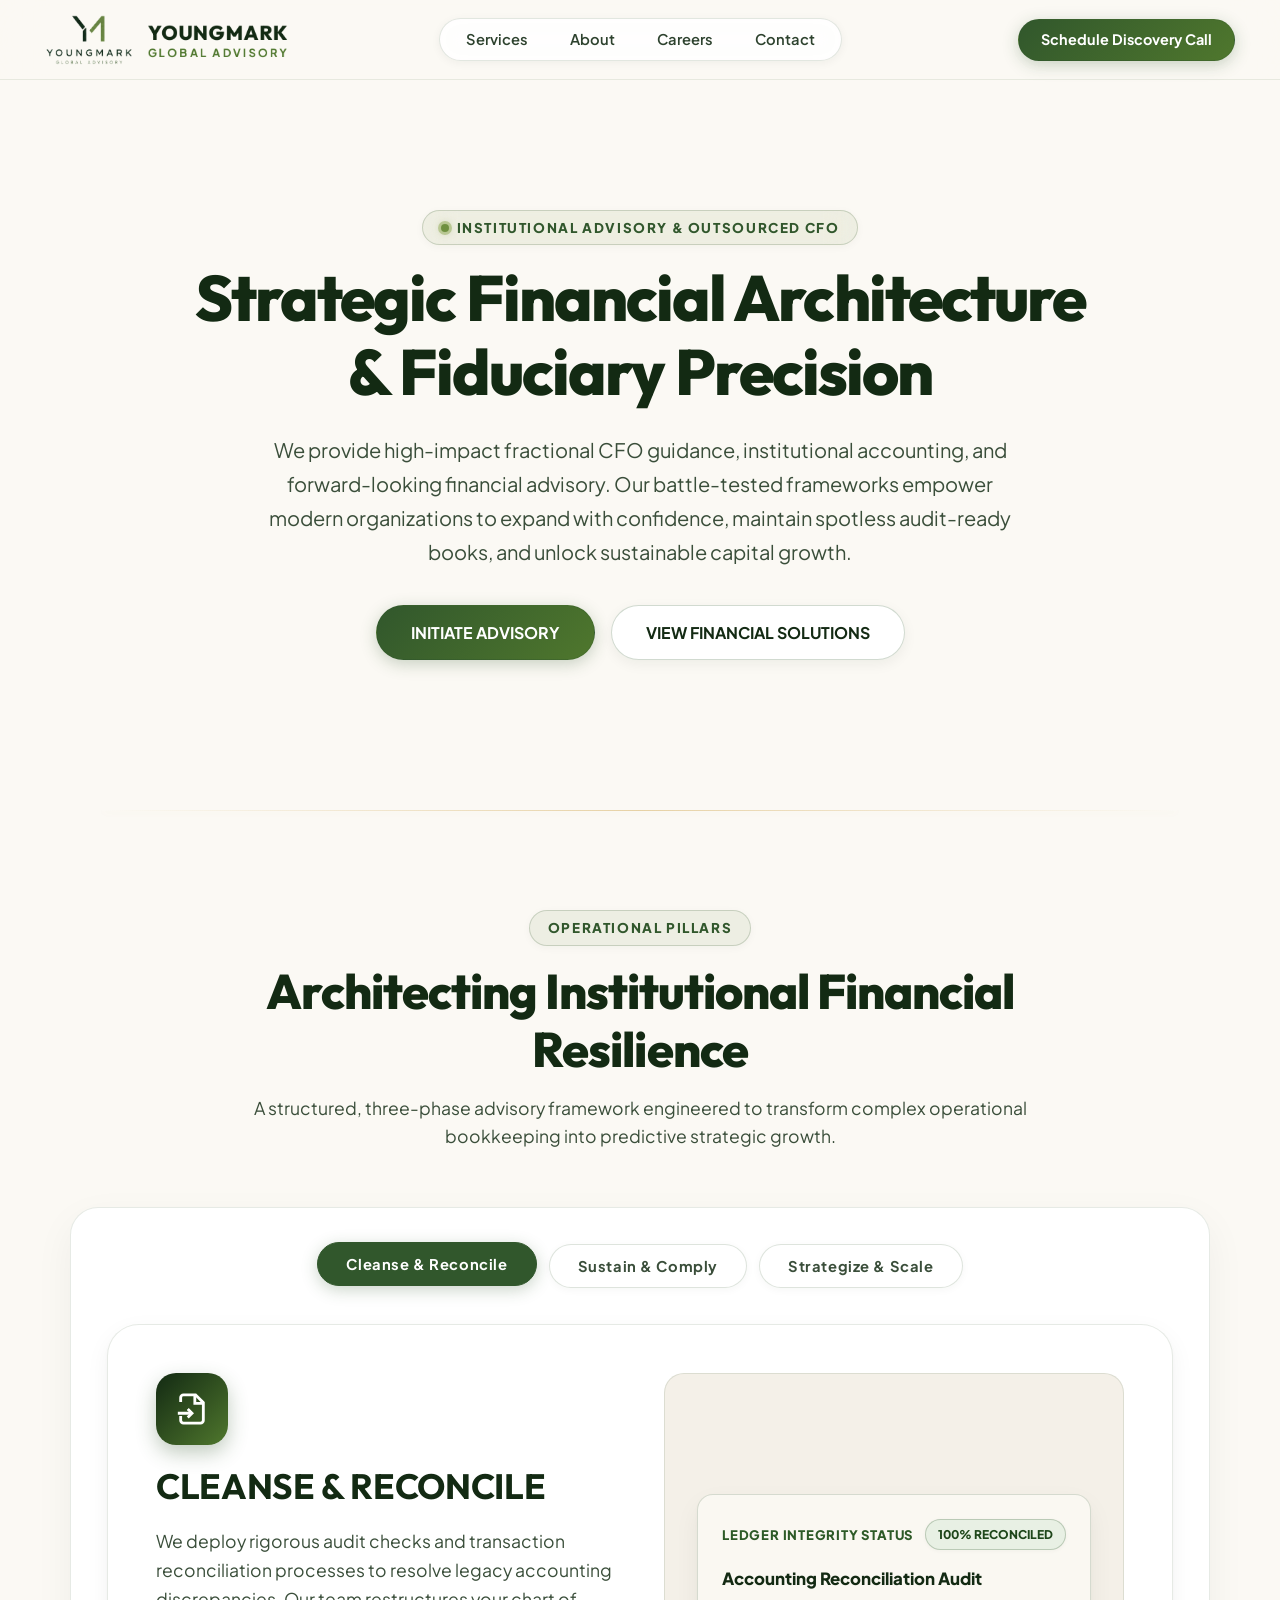
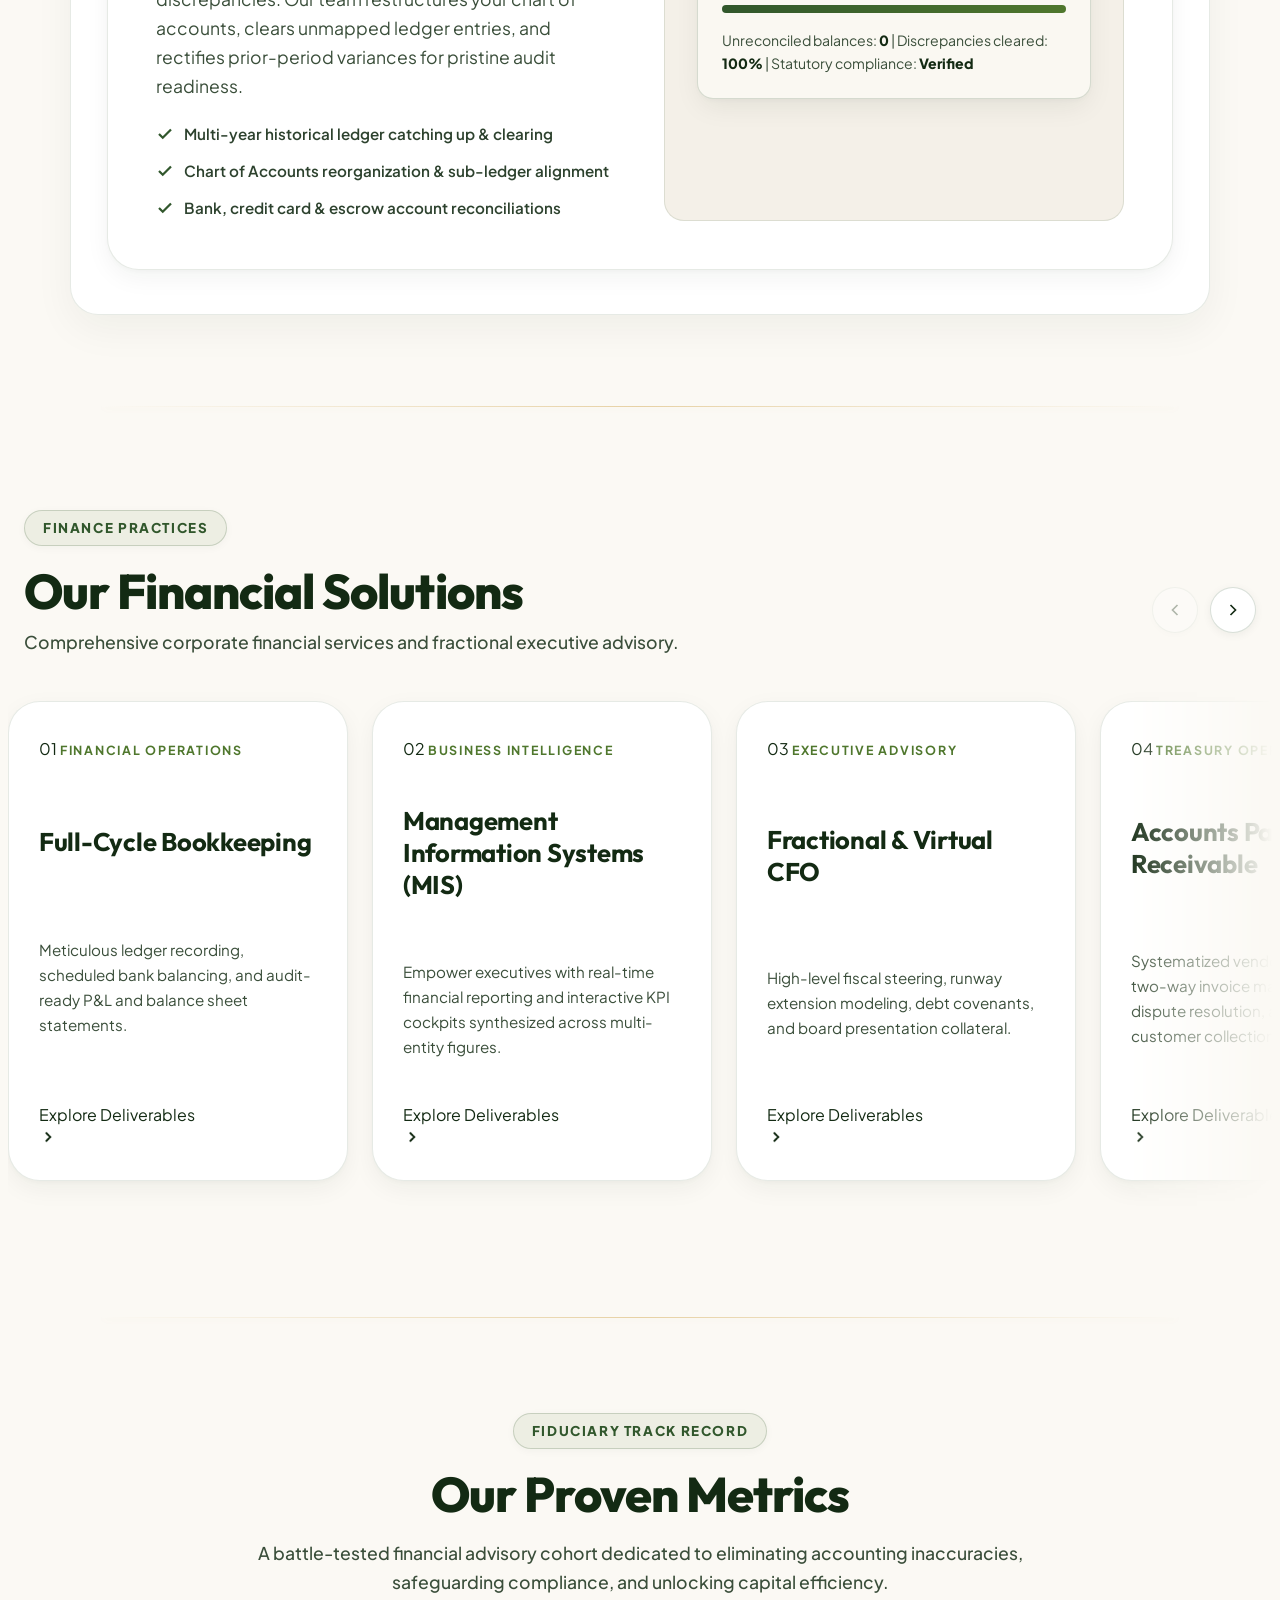
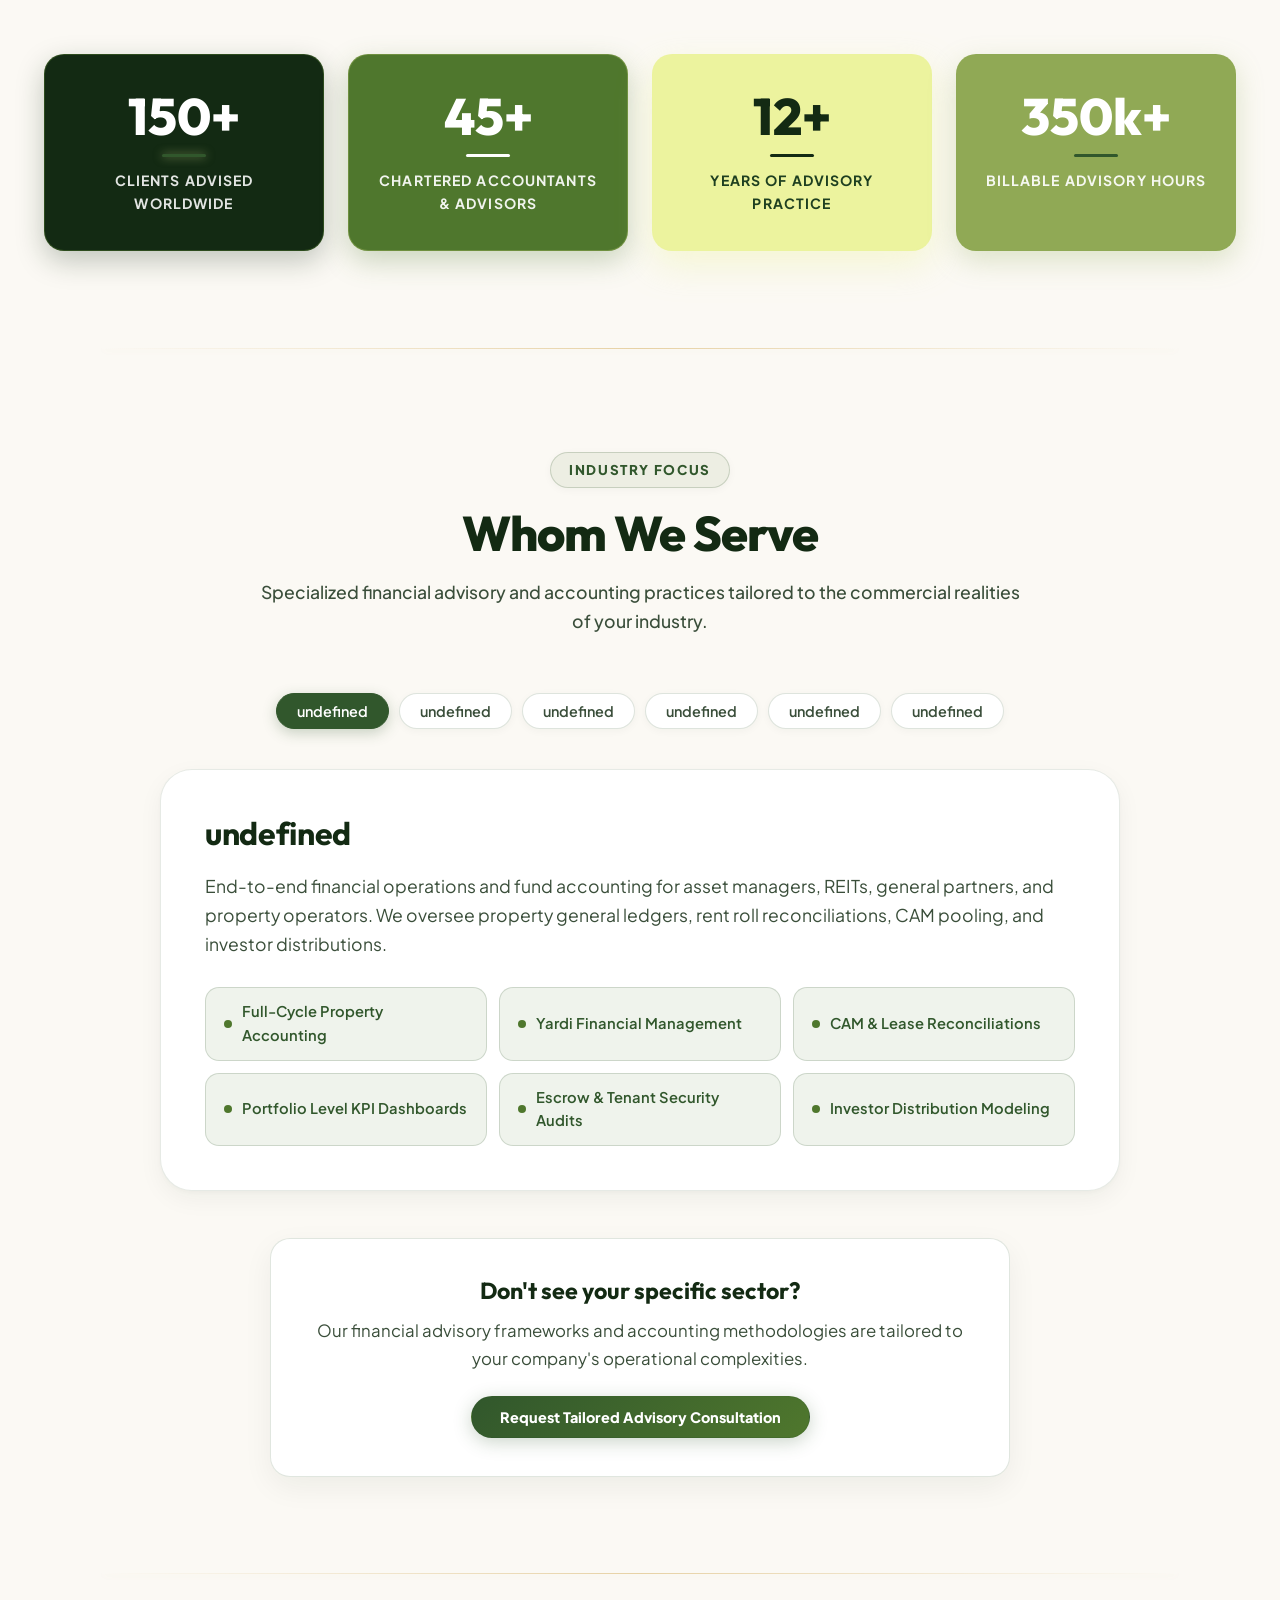
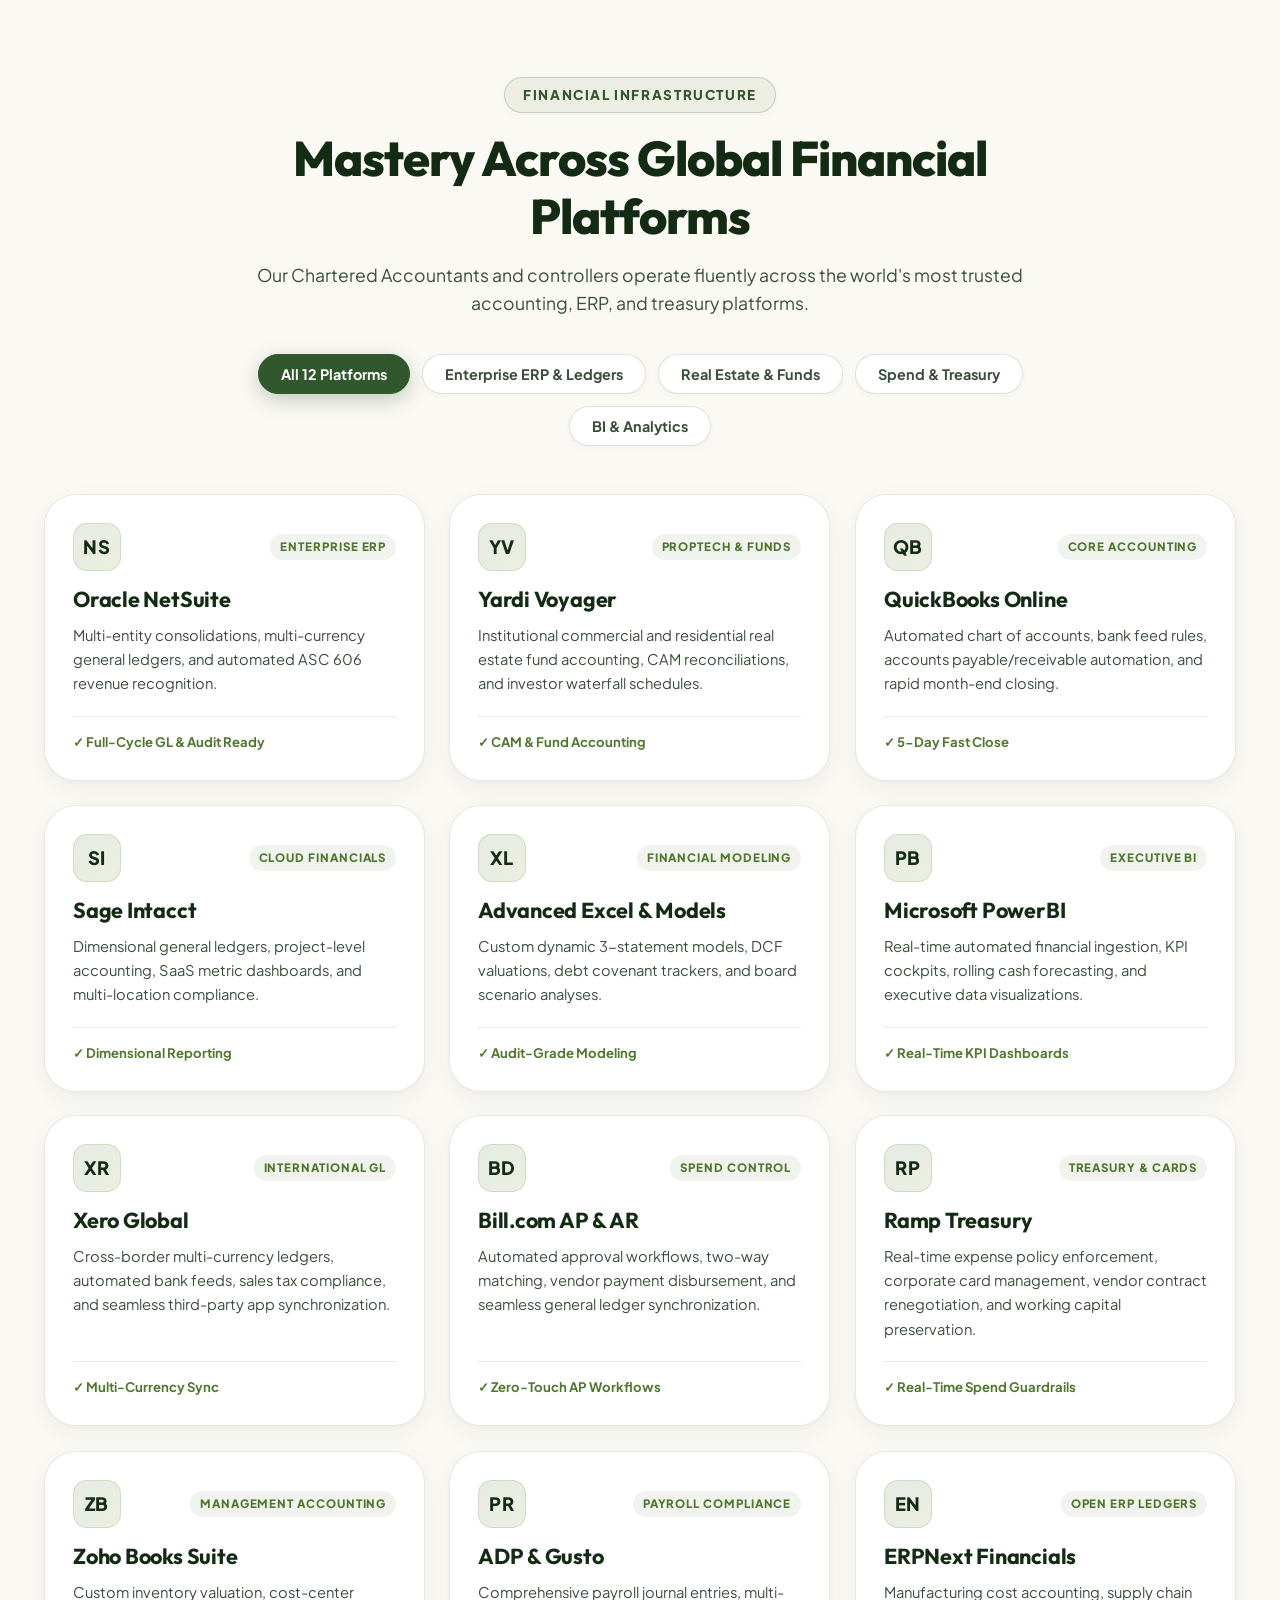
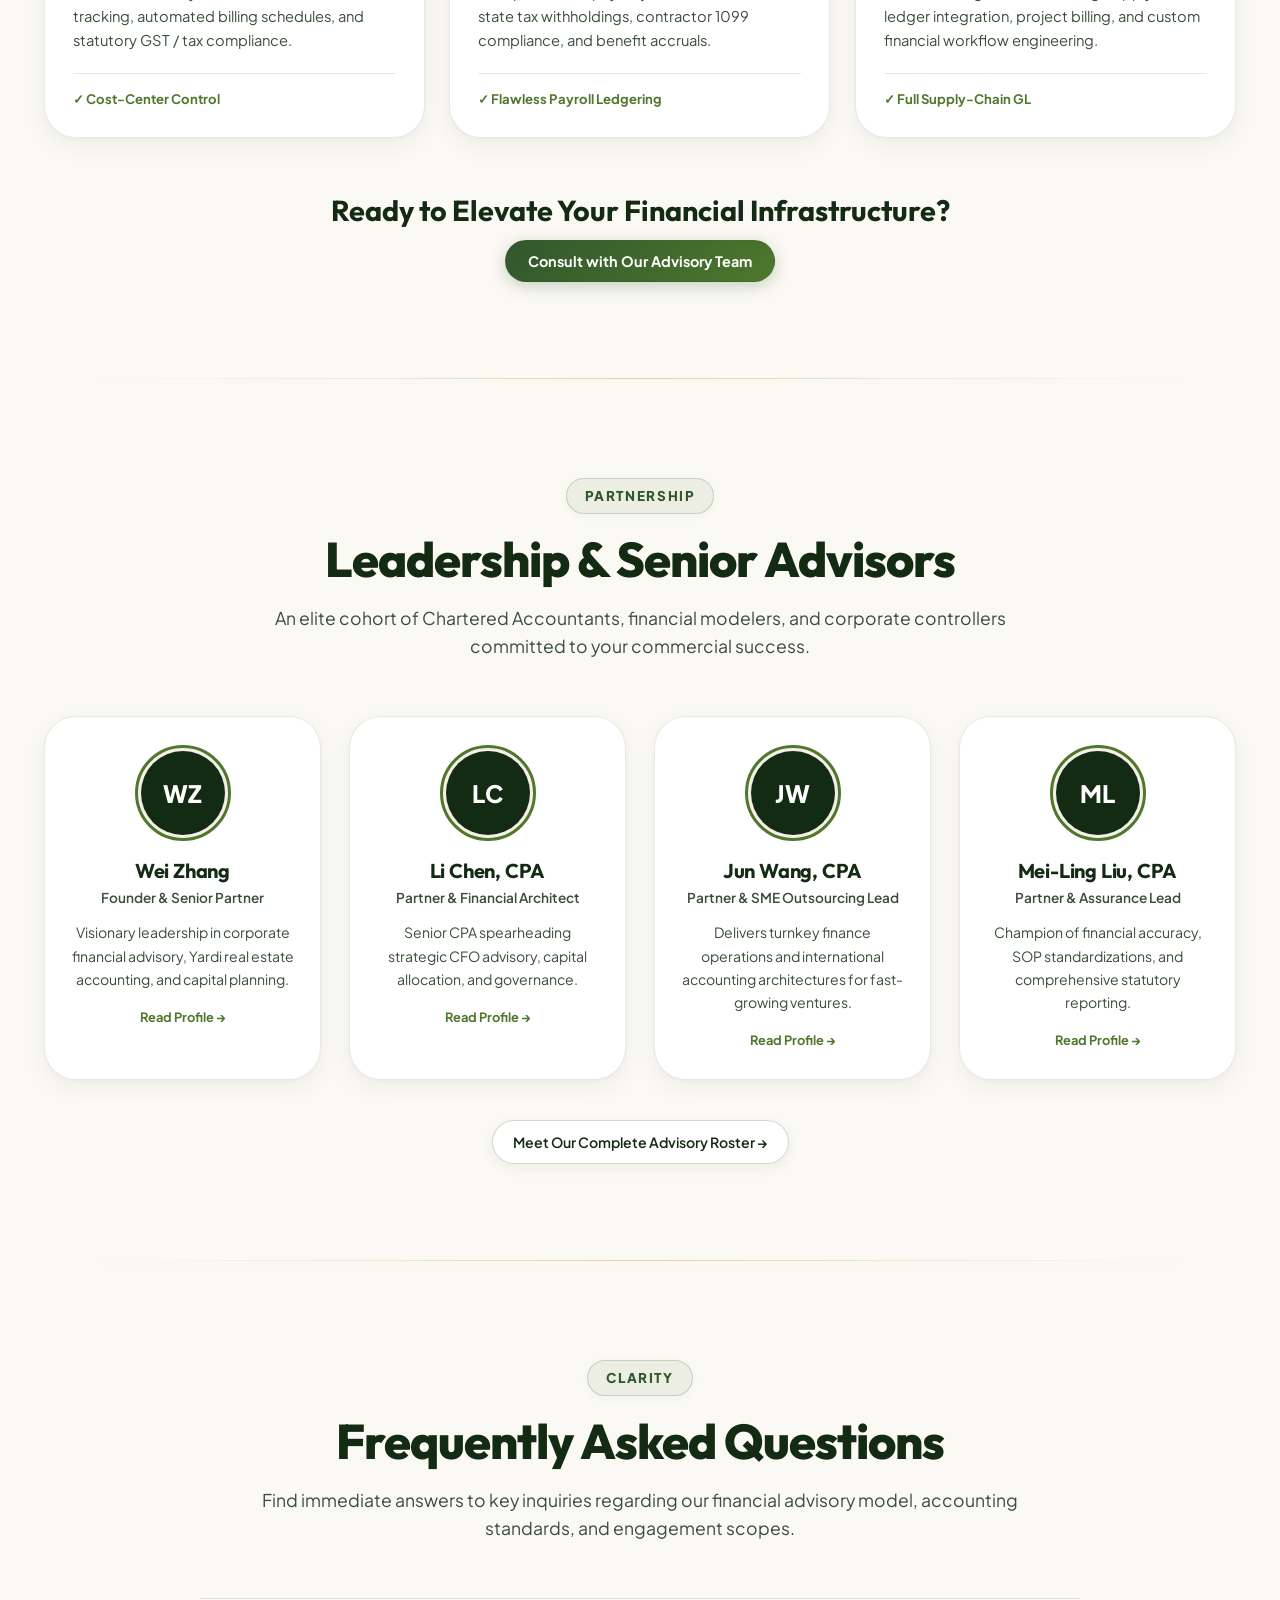
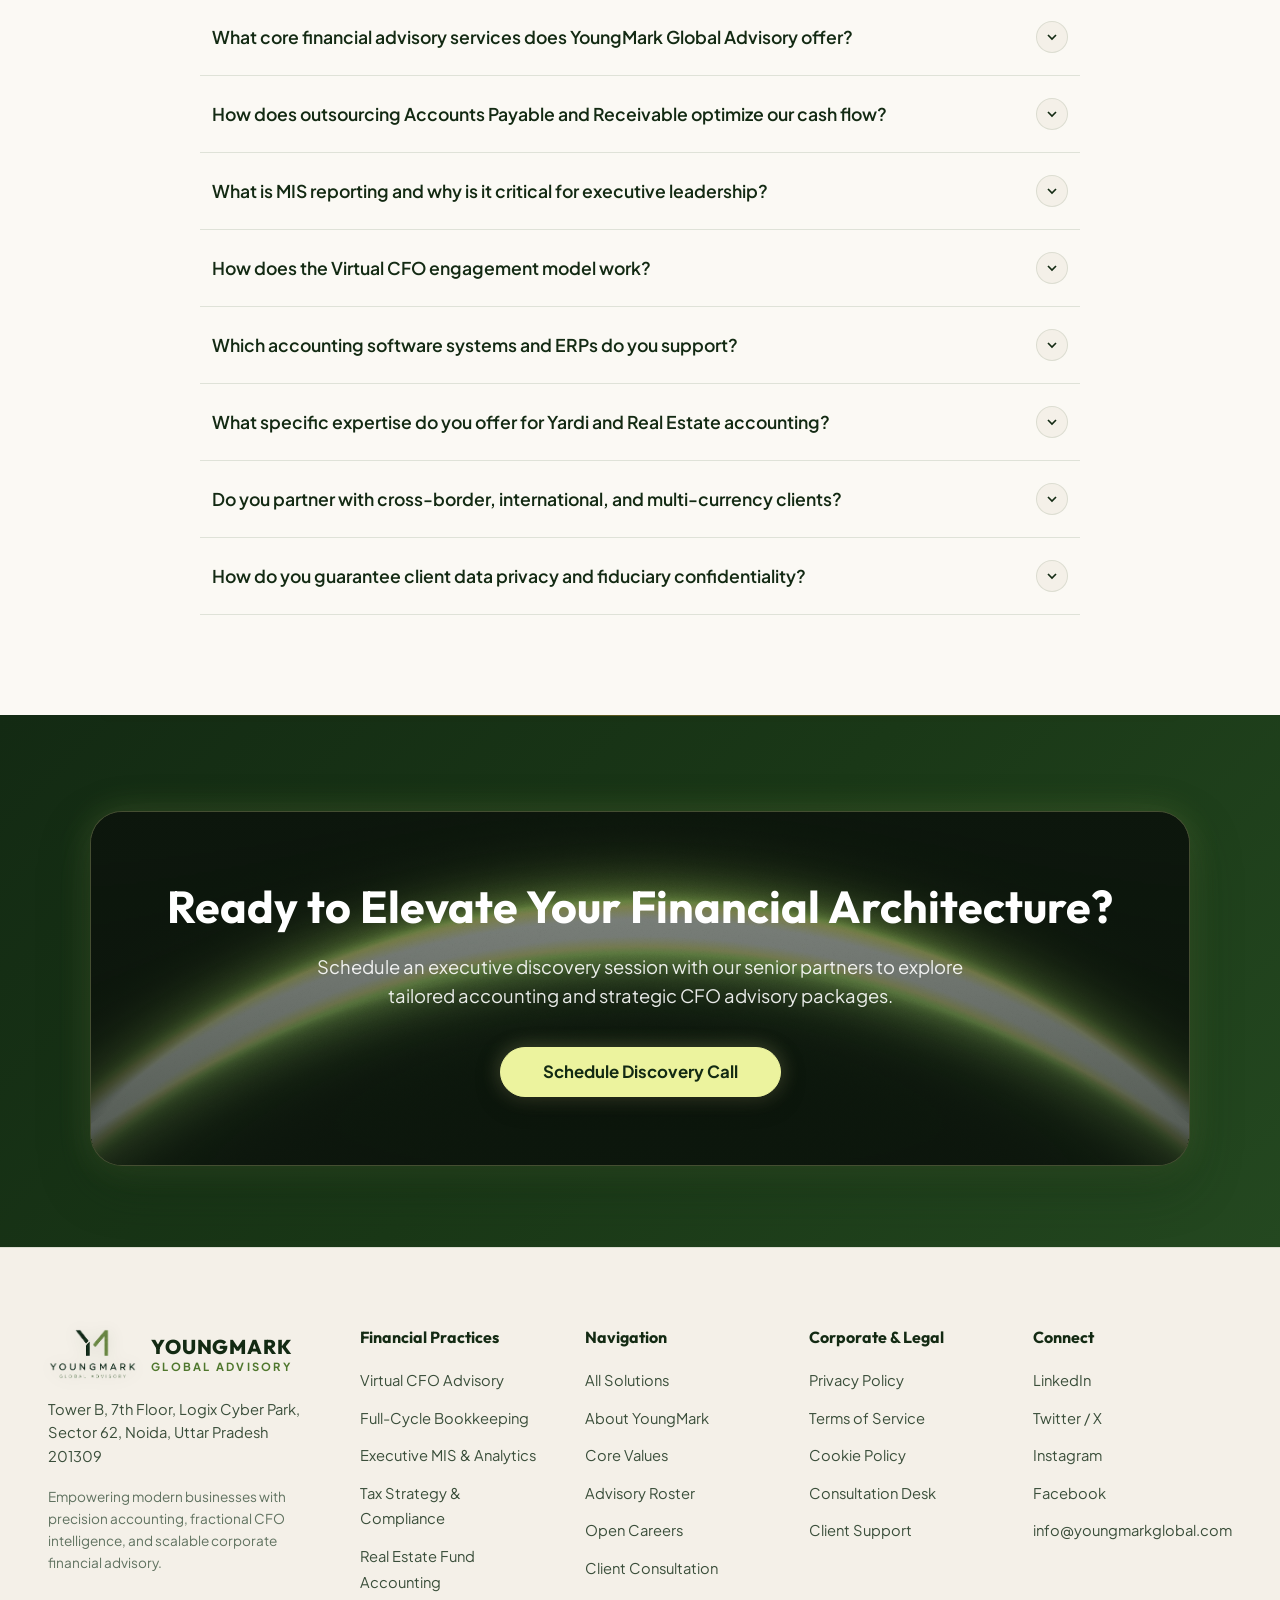
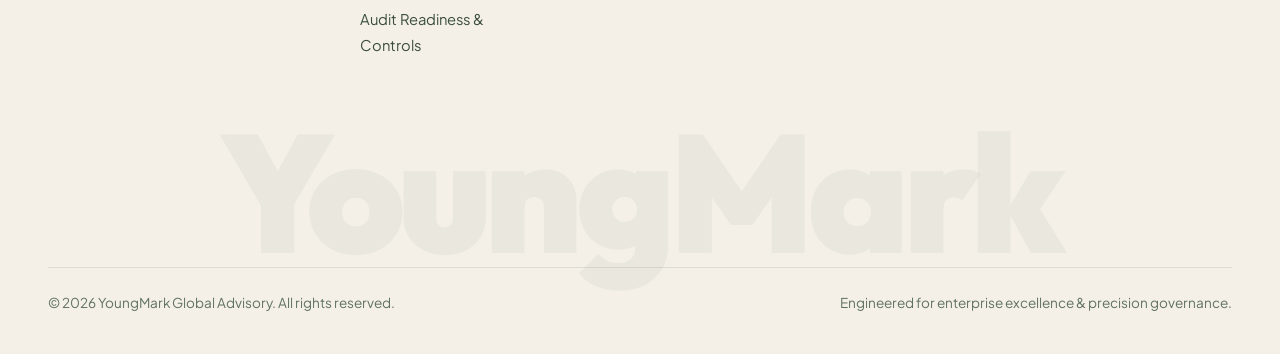
==== index.html @ 93776390 "revert: remove video preloader and restore original clean brand intro and scroll experience" ====
<!DOCTYPE html>
<html lang="en" data-theme="light">
<head>
  <meta charset="UTF-8">
  <meta name="viewport" content="width=device-width, initial-scale=1.0">
  <title>YoungMark Global Advisory - Strategic Financial Management &amp; Advisory</title>
  <meta name="description" content="YoungMark Global Advisory delivers elite financial consulting, outsourced fractional CFO advisory, full-cycle corporate bookkeeping, MIS analytics, and tax compliance for modern enterprises worldwide.">
  <link rel="stylesheet" href="css/style.css?v=24.0">
  <link rel="icon" href="assets/Logo.png" type="image/png">
  <script>
    try {
      if (sessionStorage.getItem('ym_intro_played') && !window.location.search.includes('intro=1')) {
        document.documentElement.classList.add('no-intro');
      }
    } catch (e) {}
  </script>
</head>
<body>
  <!-- Signature Luxury Brand Intro Animation -->
  <div id="intro-loader" class="intro-loader-overlay" aria-hidden="true">
    <div class="intro-curtain" id="intro-curtain"></div>
    <div class="intro-stage-center-anchor" id="intro-stage-anchor">
      <div class="brand-link intro-brand-stage" id="intro-brand-stage">
        <div class="intro-logo-box">
          <img src="assets/Logo.png" alt="YoungMark Global Advisory" class="brand-logo-img intro-logo-img" id="intro-logo-img">
        </div>
        <div class="intro-text-reveal" id="intro-text-reveal">
          <div class="brand-text">
            <span class="brand-title">YOUNGMARK</span>
            <span class="brand-subtitle">Global Advisory</span>
          </div>
        </div>
      </div>
    </div>
  </div>

  <div class="matrix-grid-bg" aria-hidden="true"></div>
  <div class="site-vignette" aria-hidden="true"></div>

  <!-- Floating Glassmorphic Header -->
  <header class="site-header">
    <nav class="nav-pill">
      <a href="index.html" class="brand-link" id="brand-home-link">
        <img src="assets/Logo.png" alt="YoungMark Global Advisory" class="brand-logo-img">
        <div class="brand-text">
          <span class="brand-title">YOUNGMARK</span>
          <span class="brand-subtitle">Global Advisory</span>
        </div>
      </a>

      <ul class="nav-links">
        <li><a href="services.html" class="nav-link">Services</a></li>
        <li><a href="about.html" class="nav-link">About</a></li>
        <li><a href="careers.html" class="nav-link">Careers</a></li>
        <li><a href="contact.html" class="nav-link">Contact</a></li>
      </ul>

      <div class="nav-actions">
        <a href="contact.html" class="btn-cta">Get Started</a>
        <button class="mobile-menu-btn" aria-label="Open Navigation Menu">
          <svg width="22" height="22" viewBox="0 0 24 24" fill="none" stroke="currentColor" stroke-width="2"><line x1="3" y1="12" x2="21" y2="12"/><line x1="3" y1="6" x2="21" y2="6"/><line x1="3" y1="18" x2="21" y2="18"/></svg>
        </button>
      </div>
    </nav>
  </header>

  <!-- Mobile Drawer -->
  <div class="mobile-nav-drawer">
    <a href="services.html" class="nav-link">Services</a>
    <a href="about.html" class="nav-link">About</a>
    <a href="careers.html" class="nav-link">Careers</a>
    <a href="contact.html" class="nav-link">Contact</a>
    <a href="contact.html" class="btn-cta" style="width: 100%; text-align: center; margin-top: 8px;">Book Consultation</a>
  </div>

  <main>
    <!-- Hero Section with Aceternity Spotlight & Floating Ambient Orbs -->
    <section class="hero-section">
      <!-- Animated Ultravibe-20 Celestial Horizon & Aurora Layers -->
      <div class="ultravibe-bg-wrapper" aria-hidden="true">
        <div class="ultravibe-gradient-art"></div>
        <div class="ultravibe-torch-shine"></div>
        <div class="ultravibe-cursor-shine"></div>
      </div>

      <div class="spotlight-radial"></div>
      <div class="ambient-orb orb-1"></div>
      <div class="ambient-orb orb-2"></div>
      <div class="ambient-orb orb-3"></div>
      <div class="hero-content">
        <div class="badge-pill">
          <span class="badge-dot"></span>
          <span>Fiduciary Excellence &amp; Strategic Vision</span>
        </div>
        <h1 class="hero-title">
          Scale Your Enterprise With Total Clarity <br>
          <span class="text-gradient">in Corporate Finance &amp; Advisory</span>
        </h1>
        <p class="hero-description">
          We provide high-impact fractional CFO guidance, institutional accounting, and forward-looking financial advisory. Our battle-tested frameworks empower modern organizations to expand with confidence, maintain spotless audit-ready books, and unlock sustainable capital growth.
        </p>
        <div class="hero-actions">
          <a href="contact.html" class="btn-hero-primary">INITIATE ADVISORY</a>
          <a href="services.html" class="btn-hero-secondary">VIEW FINANCIAL SOLUTIONS</a>
        </div>
      </div>
    </section>


    <!-- "How We Help" Interactive Showcase -->
    <section class="how-we-help-section">
      <div class="container">
        <div class="section-header">
          <span class="section-tag">Financial Methodology</span>
          <h2 class="section-title">How <span class="text-brand">We Deliver Value</span></h2>
          <p class="section-subtitle">
            Our disciplined 3-stage financial framework transforms fragmented books into institutional-grade, audit-ready fiscal clarity.
          </p>
        </div>

        <div class="help-showcase-container">
          <div class="help-tabs-nav">
            <button class="help-tab-btn active" data-target="help-cleanup">01. CLEANSE &amp; RECONCILE</button>
            <button class="help-tab-btn" data-target="help-maintain">02. SUSTAIN &amp; COMPLY</button>
            <button class="help-tab-btn" data-target="help-strategy">03. STRATEGIZE &amp; SCALE</button>
          </div>

          <div class="help-card-stage">
            <!-- Card 1 -->
            <div class="help-card active" id="help-cleanup">
              <div class="help-card-left">
                <div class="help-icon-box">
                  <svg width="34" height="34" viewBox="0 0 24 24" fill="none" stroke="currentColor" stroke-width="2"><path d="M4 7V4a2 2 0 0 1 2-2h8.5L20 7.5V20a2 2 0 0 1-2 2H6a2 2 0 0 1-2-2v-3"/><polyline points="14 2 14 8 20 8"/><path d="M2 15h10"/><path d="m9 18 3-3-3-3"/></svg>
                </div>
                <h3 class="help-card-title">CLEANSE &amp; RECONCILE</h3>
                <p class="help-card-text">
                  We deploy rigorous audit checks and transaction reconciliation processes to resolve legacy accounting discrepancies. Our team restructures your chart of accounts, clears unmapped ledger entries, and rectifies prior-period variances for pristine audit readiness.
                </p>
                <ul class="help-checklist">
                  <li><svg width="18" height="18" viewBox="0 0 24 24" fill="none" stroke="currentColor" stroke-width="3"><polyline points="20 6 9 17 4 12"/></svg> Multi-year historical ledger catching up &amp; clearing</li>
                  <li><svg width="18" height="18" viewBox="0 0 24 24" fill="none" stroke="currentColor" stroke-width="3"><polyline points="20 6 9 17 4 12"/></svg> Chart of Accounts reorganization &amp; sub-ledger alignment</li>
                  <li><svg width="18" height="18" viewBox="0 0 24 24" fill="none" stroke="currentColor" stroke-width="3"><polyline points="20 6 9 17 4 12"/></svg> Bank, credit card &amp; escrow account reconciliations</li>
                </ul>
              </div>
              <div class="help-card-visual">
                <div class="visual-card-inner" style="background: #FAF8F2; border: 1.5px solid rgba(49, 87, 44, 0.18); border-radius: 16px; padding: 24px; box-shadow: 0 10px 28px -4px rgba(19, 42, 19, 0.08);">
                  <div style="display: flex; justify-content: space-between; align-items: center; margin-bottom: 16px;">
                    <span class="visual-label" style="font-size: 0.82rem; font-weight: 800; color: #2D5A27; text-transform: uppercase; letter-spacing: 0.06em;">Ledger Integrity Status</span>
                    <span class="visual-pill" style="font-size: 0.75rem; background: #E8F0E4; color: #1E461A; padding: 5px 12px; border-radius: 9999px; font-weight: 800; border: 1px solid rgba(49, 87, 44, 0.25);">100% RECONCILED</span>
                  </div>
                  <div class="visual-subheading" style="margin-bottom: 12px; font-size: 1.05rem; font-weight: 800; color: #132A13;">Accounting Reconciliation Audit</div>
                  <div class="visual-progress-track" style="height: 8px; width: 100%; background: #E5DFD3; border-radius: 4px; overflow: hidden; margin-bottom: 16px;">
                    <div class="visual-progress-bar" style="height: 100%; width: 100%; background: linear-gradient(90deg, #31572C, #4F772D);"></div>
                  </div>
                  <p style="font-size: 0.88rem; color: #3A4E3A; line-height: 1.6; margin: 0;">
                    Unreconciled balances: <strong style="color: #132A13; font-weight: 800;">0</strong> | Discrepancies cleared: <strong style="color: #132A13; font-weight: 800;">100%</strong> | Statutory compliance: <strong style="color: #132A13; font-weight: 800;">Verified</strong>
                  </p>
                </div>
              </div>
            </div>

            <!-- Card 2 -->
            <div class="help-card" id="help-maintain">
              <div class="help-card-left">
                <div class="help-icon-box">
                  <svg width="34" height="34" viewBox="0 0 24 24" fill="none" stroke="currentColor" stroke-width="2"><path d="M12 22s8-4 8-10V5l-8-3-8 3v7c0 6 8 10 8 10z"/><polyline points="9 12 11 14 15 10"/></svg>
                </div>
                <h3 class="help-card-title">SUSTAIN &amp; COMPLY</h3>
                <p class="help-card-text">
                  Continuous financial stewardship that eliminates month-end friction. Our scheduled daily ledger posting, accounts payable/receivable management, and statutory tax filings preserve financial accuracy all year round.
                </p>
                <ul class="help-checklist">
                  <li><svg width="18" height="18" viewBox="0 0 24 24" fill="none" stroke="currentColor" stroke-width="3"><polyline points="20 6 9 17 4 12"/></svg> Daily transaction ledgering &amp; vendor matching</li>
                  <li><svg width="18" height="18" viewBox="0 0 24 24" fill="none" stroke="currentColor" stroke-width="3"><polyline points="20 6 9 17 4 12"/></svg> Fast 5-day month-end financial close schedule</li>
                  <li><svg width="18" height="18" viewBox="0 0 24 24" fill="none" stroke="currentColor" stroke-width="3"><polyline points="20 6 9 17 4 12"/></svg> Timely tax filing, GST/TDS/1099 compliance &amp; payroll journals</li>
                </ul>
              </div>
              <div class="help-card-visual">
                <div class="visual-card-inner" style="background: #FAF8F2; border: 1.5px solid rgba(49, 87, 44, 0.18); border-radius: 16px; padding: 24px; box-shadow: 0 10px 28px -4px rgba(19, 42, 19, 0.08);">
                  <div style="display: flex; justify-content: space-between; align-items: center; margin-bottom: 16px;">
                    <span class="visual-label" style="font-size: 0.82rem; font-weight: 800; color: #2D5A27; text-transform: uppercase; letter-spacing: 0.06em;">Accounting Rhythm</span>
                    <span class="visual-pill" style="font-size: 0.75rem; background: #E8F0E4; color: #1E461A; padding: 5px 12px; border-radius: 9999px; font-weight: 800; border: 1px solid rgba(49, 87, 44, 0.25);">DAILY DISCIPLINE</span>
                  </div>
                  <div style="display: grid; grid-template-columns: 1fr 1fr; gap: 12px; margin-bottom: 14px;">
                    <div class="visual-metric-box" style="background: #FFFFFF; border: 1px solid rgba(49, 87, 44, 0.16); padding: 12px; border-radius: 8px; text-align: center; box-shadow: 0 2px 8px rgba(19, 42, 19, 0.04);">
                      <div class="metric-huge" style="font-size: 1.4rem; font-weight: 800; color: #2D5A27;">5 Days</div>
                      <div class="metric-label" style="font-size: 0.75rem; color: #556B55; font-weight: 600;">Avg. Month Close</div>
                    </div>
                    <div class="visual-metric-box" style="background: #FFFFFF; border: 1px solid rgba(49, 87, 44, 0.16); padding: 12px; border-radius: 8px; text-align: center; box-shadow: 0 2px 8px rgba(19, 42, 19, 0.04);">
                      <div class="metric-huge" style="font-size: 1.4rem; font-weight: 800; color: #2D5A27;">100%</div>
                      <div class="metric-label" style="font-size: 0.75rem; color: #556B55; font-weight: 600;">Filing Punctuality</div>
                    </div>
                  </div>
                  <p style="font-size: 0.88rem; color: #3A4E3A; line-height: 1.6; margin: 0;">
                    Reliable financial workflows executed by certified accounting professionals.
                  </p>
                </div>
              </div>
            </div>

            <!-- Card 3 -->
            <div class="help-card" id="help-strategy">
              <div class="help-card-left">
                <div class="help-icon-box">
                  <svg width="34" height="34" viewBox="0 0 24 24" fill="none" stroke="currentColor" stroke-width="2"><polyline points="22 7 13.5 15.5 8.5 10.5 2 17"/><polyline points="16 7 22 7 22 13"/></svg>
                </div>
                <h3 class="help-card-title">STRATEGIZE &amp; SCALE</h3>
                <p class="help-card-text">
                  We turn spotless financial records into your primary growth driver. Our fractional CFOs build dynamic cash flow forecasts, optimize capital structure, model unit economics, and prepare compelling board and investor presentations.
                </p>
                <ul class="help-checklist">
                  <li><svg width="18" height="18" viewBox="0 0 24 24" fill="none" stroke="currentColor" stroke-width="3"><polyline points="20 6 9 17 4 12"/></svg> 3-Statement financial projections &amp; dynamic scenario models</li>
                  <li><svg width="18" height="18" viewBox="0 0 24 24" fill="none" stroke="currentColor" stroke-width="3"><polyline points="20 6 9 17 4 12"/></svg> Working capital optimization &amp; treasury modeling</li>
                  <li><svg width="18" height="18" viewBox="0 0 24 24" fill="none" stroke="currentColor" stroke-width="3"><polyline points="20 6 9 17 4 12"/></svg> Capital raise preparation, M&amp;A due diligence &amp; valuation decks</li>
                </ul>
              </div>
              <div class="help-card-visual">
                <div class="visual-card-inner" style="background: #FAF8F2; border: 1.5px solid rgba(49, 87, 44, 0.18); border-radius: 16px; padding: 24px; box-shadow: 0 10px 28px -4px rgba(19, 42, 19, 0.08);">
                  <div style="display: flex; justify-content: space-between; align-items: center; margin-bottom: 16px;">
                    <span class="visual-label" style="font-size: 0.82rem; font-weight: 800; color: #2D5A27; text-transform: uppercase; letter-spacing: 0.06em;">CFO Strategic Impact</span>
                    <span class="visual-pill" style="font-size: 0.75rem; background: #E8F0E4; color: #1E461A; padding: 5px 12px; border-radius: 9999px; font-weight: 800; border: 1px solid rgba(49, 87, 44, 0.25);">EXECUTIVE VALUE</span>
                  </div>
                  <div class="visual-metric-box" style="background: #FFFFFF; border: 1px solid rgba(49, 87, 44, 0.16); border-radius: 8px; padding: 14px; margin-bottom: 12px; box-shadow: 0 2px 8px rgba(19, 42, 19, 0.04);">
                    <div style="display: flex; justify-content: space-between; font-size: 0.88rem; font-weight: 700; margin-bottom: 8px;">
                      <span style="color: #132A13;">EBITDA Margin Enhancement</span>
                      <span class="metric-positive" style="color: #2D6B2A; font-weight: 800;">+28.4%</span>
                    </div>
                    <div class="visual-progress-track" style="height: 6px; width: 100%; background: #E5DFD3; border-radius: 3px;">
                      <div class="visual-progress-bar" style="height: 100%; width: 80%; background: #31572C; border-radius: 3px;"></div>
                    </div>
                  </div>
                  <p style="font-size: 0.88rem; color: #3A4E3A; line-height: 1.6; margin: 0;">
                    Actionable C-suite financial intelligence driving calculated capital bets.
                  </p>
                </div>
              </div>
            </div>

          </div>
        </div>
      </div>
    </section>


    <!-- "Our Services" Interactive Carousel -->
    <section class="services-section">
      <div class="container-wide">
        <div style="display: flex; justify-content: space-between; align-items: flex-end; margin-bottom: 36px; flex-wrap: wrap; gap: 20px;">
          <div>
            <span class="section-tag">Finance Practices</span>
            <h2 class="section-title" style="margin-bottom: 8px;">Our <span class="text-brand">Financial Solutions</span></h2>
            <p class="section-subtitle" style="margin-bottom: 0;">Comprehensive corporate financial services and fractional executive advisory.</p>
          </div>
          <div class="carousel-controls">
            <button class="carousel-btn" id="carousel-prev" aria-label="Previous Slide">
              <svg width="20" height="20" viewBox="0 0 24 24" fill="none" stroke="currentColor" stroke-width="2"><polyline points="15 18 9 12 15 6"/></svg>
            </button>
            <button class="carousel-btn" id="carousel-next" aria-label="Next Slide">
              <svg width="20" height="20" viewBox="0 0 24 24" fill="none" stroke="currentColor" stroke-width="2"><polyline points="9 18 15 12 9 6"/></svg>
            </button>
          </div>
        </div>

        <div class="services-carousel-track">
          <!-- Card 1 -->
          <div class="service-card" onclick="showServiceModal('Full-Cycle Bookkeeping', 'Financial Operations', 'Our comprehensive bookkeeping service delivers accurate transaction ledgering, scheduled account balancing, and audit-ready financial statements. We grant executive teams unambiguous visibility into cash burns, working capital margins, and operational compliance.', ['Daily Transaction Ingestion & Categorization', 'Bank, Credit & Escrow Reconciliation', 'Preparation of Balance Sheets & P&L Statements', 'Month-End Accrual Adjustments', 'Audit Schedule Generation'])">
            <div class="service-card-bg-glow"></div>
            <div>
              <span class="service-category">Financial Operations</span>
              <h3 class="service-title">Full-Cycle Bookkeeping</h3>
              <p class="service-brief">Meticulous ledger recording, scheduled bank balancing, and audit-ready P&amp;L and balance sheet statements.</p>
            </div>
            <div class="service-card-footer">
              <span class="service-learn-more">Explore Solution <svg width="16" height="16" viewBox="0 0 24 24" fill="none" stroke="currentColor" stroke-width="2"><path d="M5 12h14M12 5l7 7-7 7"/></svg></span>
              <div class="service-icon-bubble">
                <svg width="22" height="22" viewBox="0 0 24 24" fill="none" stroke="currentColor" stroke-width="2"><path d="M2 3h6a4 4 0 0 1 4 4v14a3 3 0 0 0-3-3H2z"/><path d="M22 3h-6a4 4 0 0 0-4 4v14a3 3 0 0 1 3-3h7z"/></svg>
              </div>
            </div>
          </div>

          <!-- Card 2 -->
          <div class="service-card" onclick="showServiceModal('Management Information Systems (MIS)', 'Business Intelligence', 'Empower executives with real-time financial reporting and interactive KPI cockpits. We synthesize multi-entity figures, bank accounts, and revenues into actionable management dashboards for fast leadership decisions.', ['Custom Executive PowerBI & Tableau Dashboards', 'Unit Economics & Customer Margin Metrics', 'Cash Flow Variance Tracking & Rolling Projections', 'Departmental Budget vs. Actual Analysis', 'Automated Scheduled Delivery for Board Meetings'])">
            <div class="service-card-bg-glow"></div>
            <div>
              <span class="service-category">Financial Intelligence</span>
              <h3 class="service-title">Executive MIS &amp; Reporting</h3>
              <p class="service-brief">Dynamic financial reporting and management KPIs that convert complex numbers into actionable strategy.</p>
            </div>
            <div class="service-card-footer">
              <span class="service-learn-more">Explore Solution <svg width="16" height="16" viewBox="0 0 24 24" fill="none" stroke="currentColor" stroke-width="2"><path d="M5 12h14M12 5l7 7-7 7"/></svg></span>
              <div class="service-icon-bubble">
                <svg width="22" height="22" viewBox="0 0 24 24" fill="none" stroke="currentColor" stroke-width="2"><line x1="18" y1="20" x2="18" y2="10"/><line x1="12" y1="20" x2="12" y2="4"/><line x1="6" y1="20" x2="6" y2="14"/></svg>
              </div>
            </div>
          </div>

          <!-- Card 3 -->
          <div class="service-card" onclick="showServiceModal('Virtual CFO Advisory', 'Strategic Finance', 'High-level financial stewardship without full-time C-suite overhead. Our seasoned CFOs advise your leadership on capital allocation, debt structuring, M&A readiness, and investor stakeholder reporting.', ['Long-Range Financial Planning & Modeling', 'Treasury & Working Capital Optimization', 'Fundraising Collateral & Investor Decks', 'Risk Assessment & Internal Controls Architecture', 'C-Suite & Board of Directors Advisory'])">
            <div class="service-card-bg-glow"></div>
            <div>
              <span class="service-category">Strategic Finance</span>
              <h3 class="service-title">Virtual CFO Advisory</h3>
              <p class="service-brief">Fractional executive leadership delivering capital planning, financial modeling, and investor-ready governance.</p>
            </div>
            <div class="service-card-footer">
              <span class="service-learn-more">Explore Solution <svg width="16" height="16" viewBox="0 0 24 24" fill="none" stroke="currentColor" stroke-width="2"><path d="M5 12h14M12 5l7 7-7 7"/></svg></span>
              <div class="service-icon-bubble">
                <svg width="22" height="22" viewBox="0 0 24 24" fill="none" stroke="currentColor" stroke-width="2"><circle cx="12" cy="8" r="7"/><polyline points="8.21 13.89 7 23 12 20 17 23 15.79 13.88"/></svg>
              </div>
            </div>
          </div>

          <!-- Card 4 -->
          <div class="service-card" onclick="showServiceModal('Accounts Receivable Management', 'Working Capital', 'Accelerate cash conversion cycles and eliminate overdue balances. We automate recurring customer invoicing, manage aging ledgers, and establish prompt dispute resolution.', ['Automated Invoice Generation & Delivery', 'Customer Aging Analysis & Credit Limits', 'Dispute Resolution & Clearing Protocols', 'Integrated Stripe, ACH & Wire Ingestion', 'DSO (Days Sales Outstanding) Reduction Strategy'])">
            <div class="service-card-bg-glow"></div>
            <div>
              <span class="service-category">Working Capital</span>
              <h3 class="service-title">Receivables Optimization</h3>
              <p class="service-brief">Accelerate collection cycles, minimize days sales outstanding (DSO), and protect operational liquidity.</p>
            </div>
            <div class="service-card-footer">
              <span class="service-learn-more">Explore Solution <svg width="16" height="16" viewBox="0 0 24 24" fill="none" stroke="currentColor" stroke-width="2"><path d="M5 12h14M12 5l7 7-7 7"/></svg></span>
              <div class="service-icon-bubble">
                <svg width="22" height="22" viewBox="0 0 24 24" fill="none" stroke="currentColor" stroke-width="2"><circle cx="12" cy="12" r="10"/><polyline points="12 6 12 12 14 14"/></svg>
              </div>
            </div>
          </div>

          <!-- Card 5 -->
          <div class="service-card" onclick="showServiceModal('Accounts Payable & Spend Control', 'Cash Flow Control', 'Gain total control over disbursements, prevent duplicate vendor billings, and leverage early-settlement discounts with structured multi-tier approvals.', ['Three-Way Invoice Matching & PO Verification', 'Multi-Tier Managerial Approval Workflows', 'Scheduled Batch Disbursements & Cash Smoothing', 'Vendor Onboarding, Tax Forms & 1099 Audits', 'Expense Policy Enforcement & Card Management'])">
            <div class="service-card-bg-glow"></div>
            <div>
              <span class="service-category">Cash Flow Control</span>
              <h3 class="service-title">Payables &amp; Spend Control</h3>
              <p class="service-brief">Three-way invoice verification, multi-tier approvals, and strategic disbursement timing to maximize cash reserve.</p>
            </div>
            <div class="service-card-footer">
              <span class="service-learn-more">Explore Solution <svg width="16" height="16" viewBox="0 0 24 24" fill="none" stroke="currentColor" stroke-width="2"><path d="M5 12h14M12 5l7 7-7 7"/></svg></span>
              <div class="service-icon-bubble">
                <svg width="22" height="22" viewBox="0 0 24 24" fill="none" stroke="currentColor" stroke-width="2"><rect x="1" y="4" width="22" height="16" rx="2" ry="2"/><line x1="1" y1="10" x2="23" y2="10"/></svg>
              </div>
            </div>
          </div>

          <!-- Card 6 -->
          <div class="service-card" onclick="showServiceModal('Tax Strategy & Fiscal Compliance', 'Taxation & Regulatory', 'Strategic corporate tax planning and compliant preparation. We identify tax optimization opportunities, file timely statutory declarations, and protect your enterprise against penalties.', ['Direct & Indirect Tax Advisory (GST, VAT, Corporate Tax)', 'Year-End Tax Preparation Documentation', 'Advance Tax Estimation & Cash Smoothing', 'R&D Tax Credits & Deduction Optimization', 'Statutory Assessment & Tax Audit Representation'])">
            <div class="service-card-bg-glow"></div>
            <div>
              <span class="service-category">Taxation &amp; Regulatory</span>
              <h3 class="service-title">Tax Strategy &amp; Compliance</h3>
              <p class="service-brief">Proactive corporate tax optimization, compliant filings, and statutory audit representation.</p>
            </div>
            <div class="service-card-footer">
              <span class="service-learn-more">Explore Solution <svg width="16" height="16" viewBox="0 0 24 24" fill="none" stroke="currentColor" stroke-width="2"><path d="M5 12h14M12 5l7 7-7 7"/></svg></span>
              <div class="service-icon-bubble">
                <svg width="22" height="22" viewBox="0 0 24 24" fill="none" stroke="currentColor" stroke-width="2"><path d="M14 2H6a2 2 0 0 0-2 2v16a2 2 0 0 0 2 2h12a2 2 0 0 0 2-2V8z"/><polyline points="14 2 14 8 20 8"/><line x1="16" y1="13" x2="8" y2="13"/><line x1="16" y1="17" x2="8" y2="17"/></svg>
              </div>
            </div>
          </div>

          <!-- Card 7 -->
          <div class="service-card" onclick="showServiceModal('Real Estate & Fund Accounting', 'Sector Finance', 'Specialized accounting for asset managers, real estate operators, and investment funds. We manage CAM reconciliations, tenant ledgers, property distributions, and Yardi financial frameworks.', ['Yardi & Real Estate Financial Ledger Oversight', 'CAM & Operating Expense Pooling Reconciliations', 'Tenant Rent Roll & Escrow Management', 'Fund Level Investor Distribution Schedules', 'Property Acquisition Due Diligence Audits'])">
            <div class="service-card-bg-glow"></div>
            <div>
              <span class="service-category">Sector Finance</span>
              <h3 class="service-title">Real Estate &amp; Fund Accounting</h3>
              <p class="service-brief">Dedicated Yardi financial oversight, CAM expense reconciliations, and investor distribution modeling.</p>
            </div>
            <div class="service-card-footer">
              <span class="service-learn-more">Explore Solution <svg width="16" height="16" viewBox="0 0 24 24" fill="none" stroke="currentColor" stroke-width="2"><path d="M5 12h14M12 5l7 7-7 7"/></svg></span>
              <div class="service-icon-bubble">
                <svg width="22" height="22" viewBox="0 0 24 24" fill="none" stroke="currentColor" stroke-width="2"><path d="M3 21h18M5 21V7l8-4 8 4v14"/></svg>
              </div>
            </div>
          </div>

          <!-- Card 8 -->
          <div class="service-card" onclick="showServiceModal('Audit Readiness & Internal Controls', 'Assurance & Governance', 'Strengthen institutional controls, segregate operational duties, and prepare exhaustive audit binders that give external auditors, investors, and lenders total confidence.', ['Internal Financial Control (IFC) Frameworks', 'Standard Operating Procedures (SOP) Formulation', 'Audit Trail Verification & Balance Sheet Binders', 'Risk Assessment & Fraud Mitigation Policies', 'Coordination with Statutory Audit Teams'])">
            <div class="service-card-bg-glow"></div>
            <div>
              <span class="service-category">Assurance &amp; Governance</span>
              <h3 class="service-title">Audit Readiness &amp; Controls</h3>
              <p class="service-brief">Rigorous internal controls design, SOP standardization, and comprehensive audit schedule preparation.</p>
            </div>
            <div class="service-card-footer">
              <span class="service-learn-more">Explore Solution <svg width="16" height="16" viewBox="0 0 24 24" fill="none" stroke="currentColor" stroke-width="2"><path d="M5 12h14M12 5l7 7-7 7"/></svg></span>
              <div class="service-icon-bubble">
                <svg width="22" height="22" viewBox="0 0 24 24" fill="none" stroke="currentColor" stroke-width="2"><circle cx="12" cy="12" r="10"/><path d="m9 12 2 2 4-4"/></svg>
              </div>
            </div>
          </div>

        </div>
      </div>
    </section>


    <!-- "Our Expertise" Metric Stats Section -->
    <section class="expertise-section">
      <div class="container">
        <div class="section-header">
          <span class="section-tag">Fiduciary Track Record</span>
          <h2 class="section-title">Our <span class="text-brand">Proven Metrics</span></h2>
          <p class="section-subtitle">
            A battle-tested financial advisory cohort dedicated to eliminating accounting inaccuracies, safeguarding compliance, and unlocking capital efficiency.
          </p>
        </div>

        <div class="stats-grid">
          <div class="stat-box">
            <div class="stat-number" data-target="150" data-suffix="+">0+</div>
            <div class="stat-bar"></div>
            <div class="stat-label">Clients Advised Worldwide</div>
          </div>
          <div class="stat-box">
            <div class="stat-number" data-target="45" data-suffix="+">0+</div>
            <div class="stat-bar"></div>
            <div class="stat-label">Chartered Accountants &amp; Advisors</div>
          </div>
          <div class="stat-box">
            <div class="stat-number" data-target="12" data-suffix="+">0+</div>
            <div class="stat-bar"></div>
            <div class="stat-label">Years of Advisory Practice</div>
          </div>
          <div class="stat-box">
            <div class="stat-number" data-target="350" data-suffix="k+">0+</div>
            <div class="stat-bar"></div>
            <div class="stat-label">Billable Advisory Hours</div>
          </div>
        </div>
      </div>
    </section>


    <!-- "Whom We Serve" Industry Solutions -->
    <section class="industries-section">
      <div class="container">
        <div class="section-header">
          <span class="section-tag">Industry Focus</span>
          <h2 class="section-title">Whom <span class="text-brand">We Serve</span></h2>
          <p class="section-subtitle">Specialized financial advisory and accounting practices tailored to the commercial realities of your industry.</p>
        </div>

        <div class="industry-tabs-nav">
          <button class="industry-tab-btn active" data-industry="realestate">Real Estate &amp; Funds</button>
          <button class="industry-tab-btn" data-industry="tech">Tech &amp; High-Growth</button>
          <button class="industry-tab-btn" data-industry="healthcare">Healthcare &amp; Clinical</button>
          <button class="industry-tab-btn" data-industry="ecommerce">E-Commerce &amp; Retail</button>
          <button class="industry-tab-btn" data-industry="professional">Professional Services</button>
          <button class="industry-tab-btn" data-industry="hospitality">Hospitality &amp; Chains</button>
        </div>

        <div class="industry-card-active" id="industry-active-card">
          <div class="industry-card-header">
            <div class="industry-icon-pill">
              <svg width="24" height="24" viewBox="0 0 24 24" fill="none" stroke="currentColor" stroke-width="2"><path d="M3 21h18M9 8h1M9 12h1M9 16h1M14 8h1M14 12h1M14 16h1M5 21V5a2 2 0 0 1 2-2h10a2 2 0 0 1 2 2v16"/></svg>
            </div>
            <h3 class="industry-card-title">Real Estate Developers &amp; Asset Managers</h3>
          </div>
          <p class="industry-card-desc">
            End-to-end financial operations and fund accounting for asset managers, REITs, general partners, and property operators. We oversee property general ledgers, rent roll reconciliations, CAM pooling, and investor distributions.
          </p>
          <div class="industry-tags-grid">
            <div class="industry-feature-tag"><span class="tag-pulsing-dot"></span><span>Full-Cycle Property Accounting</span></div>
            <div class="industry-feature-tag"><span class="tag-pulsing-dot"></span><span>Yardi Financial Management</span></div>
            <div class="industry-feature-tag"><span class="tag-pulsing-dot"></span><span>CAM &amp; Lease Reconciliations</span></div>
            <div class="industry-feature-tag"><span class="tag-pulsing-dot"></span><span>Portfolio Level KPI Dashboards</span></div>
            <div class="industry-feature-tag"><span class="tag-pulsing-dot"></span><span>Escrow &amp; Tenant Security Audits</span></div>
            <div class="industry-feature-tag"><span class="tag-pulsing-dot"></span><span>Investor Distribution Modeling</span></div>
          </div>
        </div>

        <div class="custom-industry-box">
          <h4>Don't see your specific sector?</h4>
          <p>Our financial advisory frameworks and accounting methodologies are tailored to your company's operational complexities.</p>
          <a href="contact.html" class="btn-cta">Request Tailored Advisory Consultation</a>
        </div>
      </div>
    </section>


    <!-- Orbiting Accounting Systems & Financial Platforms Solar System -->
    <section class="tech-solar-section">
      <div class="container">
        <div class="section-header" style="margin-bottom: 30px;">
          <span class="section-tag">Financial Infrastructure</span>
          <h2 class="section-title">Mastery Across Global <span class="text-brand">Financial Platforms</span></h2>
          <p class="section-subtitle">
            Our Chartered Accountants and controllers operate fluently across the world's most trusted accounting, ERP, and treasury platforms.
          </p>
        </div>

        <!-- Platform Category Filter Tabs -->
        <div class="platform-filter-tabs">
          <button class="platform-tab-btn active" data-platform-filter="all">All 12 Platforms</button>
          <button class="platform-tab-btn" data-platform-filter="erp">Enterprise ERP &amp; Ledgers</button>
          <button class="platform-tab-btn" data-platform-filter="realestate">Real Estate &amp; Funds</button>
          <button class="platform-tab-btn" data-platform-filter="treasury">Spend &amp; Treasury</button>
          <button class="platform-tab-btn" data-platform-filter="analytics">BI &amp; Analytics</button>
        </div>

        <!-- Platform Ecosystem Cards Grid -->
        <div class="platforms-ecosystem-grid">
          <!-- Card 1: NetSuite -->
          <div class="platform-eco-card spotlight-card tilt-card" data-category="erp">
            <div class="platform-card-header">
              <div class="platform-icon-box">
                <span class="platform-initials">NS</span>
              </div>
              <span class="platform-badge-tag">ENTERPRISE ERP</span>
            </div>
            <h3 class="platform-name">Oracle NetSuite</h3>
            <p class="platform-desc">Multi-entity consolidations, multi-currency general ledgers, and automated ASC 606 revenue recognition.</p>
            <div class="platform-card-footer">
              <span class="platform-metric">✓ Full-Cycle GL &amp; Audit Ready</span>
            </div>
          </div>

          <!-- Card 2: Yardi Voyager -->
          <div class="platform-eco-card spotlight-card tilt-card" data-category="realestate">
            <div class="platform-card-header">
              <div class="platform-icon-box">
                <span class="platform-initials">YV</span>
              </div>
              <span class="platform-badge-tag">PROPTECH &amp; FUNDS</span>
            </div>
            <h3 class="platform-name">Yardi Voyager</h3>
            <p class="platform-desc">Institutional commercial and residential real estate fund accounting, CAM reconciliations, and investor waterfall schedules.</p>
            <div class="platform-card-footer">
              <span class="platform-metric">✓ CAM &amp; Fund Accounting</span>
            </div>
          </div>

          <!-- Card 3: QuickBooks Online -->
          <div class="platform-eco-card spotlight-card tilt-card" data-category="erp">
            <div class="platform-card-header">
              <div class="platform-icon-box">
                <span class="platform-initials">QB</span>
              </div>
              <span class="platform-badge-tag">CORE ACCOUNTING</span>
            </div>
            <h3 class="platform-name">QuickBooks Online</h3>
            <p class="platform-desc">Automated chart of accounts, bank feed rules, accounts payable/receivable automation, and rapid month-end closing.</p>
            <div class="platform-card-footer">
              <span class="platform-metric">✓ 5-Day Fast Close</span>
            </div>
          </div>

          <!-- Card 4: Sage Intacct -->
          <div class="platform-eco-card spotlight-card tilt-card" data-category="erp">
            <div class="platform-card-header">
              <div class="platform-icon-box">
                <span class="platform-initials">SI</span>
              </div>
              <span class="platform-badge-tag">CLOUD FINANCIALS</span>
            </div>
            <h3 class="platform-name">Sage Intacct</h3>
            <p class="platform-desc">Dimensional general ledgers, project-level accounting, SaaS metric dashboards, and multi-location compliance.</p>
            <div class="platform-card-footer">
              <span class="platform-metric">✓ Dimensional Reporting</span>
            </div>
          </div>

          <!-- Card 5: Microsoft Excel Financial Modeling -->
          <div class="platform-eco-card spotlight-card tilt-card" data-category="realestate analytics">
            <div class="platform-card-header">
              <div class="platform-icon-box">
                <span class="platform-initials">XL</span>
              </div>
              <span class="platform-badge-tag">FINANCIAL ENGINEERING</span>
            </div>
            <h3 class="platform-name">Advanced Excel Modeling</h3>
            <p class="platform-desc">Dynamic 3-statement forecasting, DCF valuation models, working capital sensitivity analyses, and board-level scenario planning.</p>
            <div class="platform-card-footer">
              <span class="platform-metric">✓ Predictive Capital Models</span>
            </div>
          </div>

          <!-- Card 6: Microsoft Power BI -->
          <div class="platform-eco-card spotlight-card tilt-card" data-category="analytics">
            <div class="platform-card-header">
              <div class="platform-icon-box">
                <span class="platform-initials">BI</span>
              </div>
              <span class="platform-badge-tag">EXECUTIVE BI</span>
            </div>
            <h3 class="platform-name">Power BI Dashboards</h3>
            <p class="platform-desc">Automated executive KPI scorecards, gross margin variance tracking, cash runway projections, and board presentations.</p>
            <div class="platform-card-footer">
              <span class="platform-metric">✓ Real-Time C-Suite KPIs</span>
            </div>
          </div>

          <!-- Card 7: Xero Global Accounting -->
          <div class="platform-eco-card spotlight-card tilt-card" data-category="erp">
            <div class="platform-card-header">
              <div class="platform-icon-box">
                <span class="platform-initials">XR</span>
              </div>
              <span class="platform-badge-tag">INTERNATIONAL GL</span>
            </div>
            <h3 class="platform-name">Xero Global</h3>
            <p class="platform-desc">Cross-border multi-currency ledgers, automated bank feeds, sales tax compliance, and seamless third-party app synchronization.</p>
            <div class="platform-card-footer">
              <span class="platform-metric">✓ Multi-Currency Sync</span>
            </div>
          </div>

          <!-- Card 8: Bill.com -->
          <div class="platform-eco-card spotlight-card tilt-card" data-category="treasury">
            <div class="platform-card-header">
              <div class="platform-icon-box">
                <span class="platform-initials">BD</span>
              </div>
              <span class="platform-badge-tag">SPEND CONTROL</span>
            </div>
            <h3 class="platform-name">Bill.com AP &amp; AR</h3>
            <p class="platform-desc">Automated approval workflows, two-way matching, vendor payment disbursement, and seamless general ledger synchronization.</p>
            <div class="platform-card-footer">
              <span class="platform-metric">✓ Zero-Touch AP Workflows</span>
            </div>
          </div>

          <!-- Card 9: Ramp Corporate Treasury -->
          <div class="platform-eco-card spotlight-card tilt-card" data-category="treasury">
            <div class="platform-card-header">
              <div class="platform-icon-box">
                <span class="platform-initials">RP</span>
              </div>
              <span class="platform-badge-tag">TREASURY &amp; CARDS</span>
            </div>
            <h3 class="platform-name">Ramp Treasury</h3>
            <p class="platform-desc">Real-time expense policy enforcement, corporate card management, vendor contract renegotiation, and working capital preservation.</p>
            <div class="platform-card-footer">
              <span class="platform-metric">✓ Real-Time Spend Guardrails</span>
            </div>
          </div>

          <!-- Card 10: Zoho Books -->
          <div class="platform-eco-card spotlight-card tilt-card" data-category="erp analytics">
            <div class="platform-card-header">
              <div class="platform-icon-box">
                <span class="platform-initials">ZB</span>
              </div>
              <span class="platform-badge-tag">MANAGEMENT ACCOUNTING</span>
            </div>
            <h3 class="platform-name">Zoho Books Suite</h3>
            <p class="platform-desc">Custom inventory valuation, cost-center tracking, automated billing schedules, and statutory GST / tax compliance.</p>
            <div class="platform-card-footer">
              <span class="platform-metric">✓ Cost-Center Control</span>
            </div>
          </div>

          <!-- Card 11: ADP & Gusto Payroll -->
          <div class="platform-eco-card spotlight-card tilt-card" data-category="treasury">
            <div class="platform-card-header">
              <div class="platform-icon-box">
                <span class="platform-initials">PR</span>
              </div>
              <span class="platform-badge-tag">PAYROLL COMPLIANCE</span>
            </div>
            <h3 class="platform-name">ADP &amp; Gusto</h3>
            <p class="platform-desc">Comprehensive payroll journal entries, multi-state tax withholdings, contractor 1099 compliance, and benefit accruals.</p>
            <div class="platform-card-footer">
              <span class="platform-metric">✓ Flawless Payroll Ledgering</span>
            </div>
          </div>

          <!-- Card 12: ERPNext -->
          <div class="platform-eco-card spotlight-card tilt-card" data-category="erp">
            <div class="platform-card-header">
              <div class="platform-icon-box">
                <span class="platform-initials">EN</span>
              </div>
              <span class="platform-badge-tag">OPEN ERP LEDGERS</span>
            </div>
            <h3 class="platform-name">ERPNext Financials</h3>
            <p class="platform-desc">Manufacturing cost accounting, supply chain ledger integration, project billing, and custom financial workflow engineering.</p>
            <div class="platform-card-footer">
              <span class="platform-metric">✓ Full Supply-Chain GL</span>
            </div>
          </div>
        </div>

        <div class="solar-cta-overlay">
          <h3 style="font-size: 1.8rem; margin-bottom: 12px;">Ready to Elevate Your Financial Infrastructure?</h3>
          <a href="contact.html" class="btn-cta">Consult with Our Advisory Team</a>
        </div>
      </div>
    </section>


    <!-- Leadership & Team Overview -->
    <section class="team-section">
      <div class="container">
        <div class="section-header">
          <span class="section-tag">Partnership</span>
          <h2 class="section-title">Leadership &amp; <span class="text-brand">Senior Advisors</span></h2>
          <p class="section-subtitle">
            An elite cohort of Chartered Accountants, financial modelers, and corporate controllers committed to your commercial success.
          </p>
        </div>

        <div class="team-grid">
          <!-- Team 1 -->
          <div class="team-member-card" onclick="showTeamModal('Wei Zhang', 'Founder & Senior Partner', 'Financial Operations & Corporate Strategy Specialist', 'Visionary financial leader with extensive experience delivering institutional advisory, real estate portfolio accounting, and strategic controllership for multinational operations.', ['Corporate Financial Strategy', 'Real Estate Fund Accounting', 'Working Capital Optimization', 'Strategic Growth'])">
            <div class="member-avatar-wrap">
              <div style="width: 100%; height: 100%; border-radius: 9999px; background: linear-gradient(135deg, var(--c-dark-green), var(--c-forest-green)); display: flex; align-items: center; justify-content: center; color: white; font-weight: 800; font-size: 1.5rem;">WZ</div>
            </div>
            <h3 class="member-name">Wei Zhang</h3>
            <p class="member-role">Founder &amp; Senior Partner</p>
            <p class="member-snippet">Visionary leadership in corporate financial advisory, Yardi real estate accounting, and capital planning.</p>
            <span class="member-view-bio">Read Profile &rarr;</span>
          </div>

          <!-- Team 2 -->
          <div class="team-member-card" onclick="showTeamModal('Li Chen, CPA', 'Partner & Chief Financial Architect', 'CPA, Advisory & Corporate Finance', 'Strategic finance leader advising corporations on capital structuring, budgeting cycles, and statutory governance. Renowned for turning complex balance sheets into high-yield financial roadmaps.', ['Virtual CFO Advisory', 'Corporate Governance', 'Capital Budgeting', 'Audit Preparation'])">
            <div class="member-avatar-wrap">
              <div style="width: 100%; height: 100%; border-radius: 9999px; background: linear-gradient(135deg, var(--c-forest-green), var(--c-leaf-green)); display: flex; align-items: center; justify-content: center; color: white; font-weight: 800; font-size: 1.5rem;">LC</div>
            </div>
            <h3 class="member-name">Li Chen, CPA</h3>
            <p class="member-role">Partner &amp; Financial Architect</p>
            <p class="member-snippet">Senior CPA spearheading strategic CFO advisory, capital allocation, and governance.</p>
            <span class="member-view-bio">Read Profile &rarr;</span>
          </div>

          <!-- Team 3 -->
          <div class="team-member-card" onclick="showTeamModal('Jun Wang, CPA', 'Partner & SME Outsourcing Lead', 'CPA, Global Accounting Operations', 'Pioneering end-to-end accounting outsourcing models for SMEs and international clients. Expert in multi-currency ledger consolidation and automated month-end close schedules.', ['SME Outsourcing', 'International Accounting', 'Cash Flow Control', 'Tax Compliance'])">
            <div class="member-avatar-wrap">
              <div style="width: 100%; height: 100%; border-radius: 9999px; background: linear-gradient(135deg, var(--c-forest-green), var(--c-sage-green)); display: flex; align-items: center; justify-content: center; color: white; font-weight: 800; font-size: 1.5rem;">JW</div>
            </div>
            <h3 class="member-name">Jun Wang, CPA</h3>
            <p class="member-role">Partner &amp; SME Outsourcing Lead</p>
            <p class="member-snippet">Delivers turnkey finance operations and international accounting architectures for fast-growing ventures.</p>
            <span class="member-view-bio">Read Profile &rarr;</span>
          </div>

          <!-- Team 4 -->
          <div class="team-member-card" onclick="showTeamModal('Mei-Ling Liu, CPA', 'Partner & Audit & Assurance Lead', 'CPA, Enterprise Financial Controls', 'Ensuring institutional accuracy through meticulous bookkeeping routines, internal control frameworks, and compliance reporting that guarantees audit peace of mind.', ['Audit & Assurance', 'Internal Controls', 'Standard Operating Procedures', 'Statutory Reporting'])">
            <div class="member-avatar-wrap">
              <div style="width: 100%; height: 100%; border-radius: 9999px; background: linear-gradient(135deg, var(--c-dark-green), var(--c-leaf-green)); display: flex; align-items: center; justify-content: center; color: white; font-weight: 800; font-size: 1.5rem;">ML</div>
            </div>
            <h3 class="member-name">Mei-Ling Liu, CPA</h3>
            <p class="member-role">Partner &amp; Assurance Lead</p>
            <p class="member-snippet">Champion of financial accuracy, SOP standardizations, and comprehensive statutory reporting.</p>
            <span class="member-view-bio">Read Profile &rarr;</span>
          </div>
        </div>

        <div style="text-align: center; margin-top: 40px;">
          <a href="about.html#team" class="btn-cta-secondary">Meet Our Complete Advisory Roster &rarr;</a>
        </div>
      </div>
    </section>


    <!-- Frequently Asked Questions -->
    <section class="faq-section">
      <div class="container">
        <div class="section-header">
          <span class="section-tag">Clarity</span>
          <h2 class="section-title">Frequently <span class="text-brand">Asked Questions</span></h2>
          <p class="section-subtitle">
            Find immediate answers to key inquiries regarding our financial advisory model, accounting standards, and engagement scopes.
          </p>
        </div>

        <div class="faq-accordion">
          <!-- FAQ 1 -->
          <div class="faq-item">
            <button class="faq-question-btn" aria-expanded="false">
              <span>What core financial advisory services does YoungMark Global Advisory offer?</span>
              <span class="faq-toggle-icon">
                <svg width="16" height="16" viewBox="0 0 24 24" fill="none" stroke="currentColor" stroke-width="2.5"><polyline points="6 9 12 15 18 9"/></svg>
              </span>
            </button>
            <div class="faq-answer-panel">
              <p>We deliver an integrated suite of corporate financial services: fractional Virtual CFO leadership, full-cycle bookkeeping, Accounts Payable/Receivable management, custom MIS reporting, tax planning &amp; compliance, internal controls design, and specialized real estate fund accounting.</p>
            </div>
          </div>

          <!-- FAQ 2 -->
          <div class="faq-item">
            <button class="faq-question-btn" aria-expanded="false">
              <span>How does outsourcing Accounts Payable and Receivable optimize our cash flow?</span>
              <span class="faq-toggle-icon">
                <svg width="16" height="16" viewBox="0 0 24 24" fill="none" stroke="currentColor" stroke-width="2.5"><polyline points="6 9 12 15 18 9"/></svg>
              </span>
            </button>
            <div class="faq-answer-panel">
              <p>Outsourcing AR and AP standardizes the entire invoicing, collection, and vendor payout workflow. We reduce Days Sales Outstanding (DSO) through structured customer follow-ups and automated collection reminders, while ensuring AP disbursements capture early-pay discounts and avoid duplicate charges.</p>
            </div>
          </div>

          <!-- FAQ 3 -->
          <div class="faq-item">
            <button class="faq-question-btn" aria-expanded="false">
              <span>What is MIS reporting and why is it critical for executive leadership?</span>
              <span class="faq-toggle-icon">
                <svg width="16" height="16" viewBox="0 0 24 24" fill="none" stroke="currentColor" stroke-width="2.5"><polyline points="6 9 12 15 18 9"/></svg>
              </span>
            </button>
            <div class="faq-answer-panel">
              <p>Management Information Systems (MIS) provide customized, real-time executive dashboards that extract key performance indicators across revenue, gross margins, customer acquisition costs, and departmental burn. Instead of waiting weeks for retrospective reports, leadership gains instant data to make agile business bets.</p>
            </div>
          </div>

          <!-- FAQ 4 -->
          <div class="faq-item">
            <button class="faq-question-btn" aria-expanded="false">
              <span>How does the Virtual CFO engagement model work?</span>
              <span class="faq-toggle-icon">
                <svg width="16" height="16" viewBox="0 0 24 24" fill="none" stroke="currentColor" stroke-width="2.5"><polyline points="6 9 12 15 18 9"/></svg>
              </span>
            </button>
            <div class="faq-answer-panel">
              <p>Our Virtual CFO service provides senior strategic financial leadership on a flexible fractional retainer. We handle multi-scenario forecasting, capital raise preparation, investor deck builds, bank covenant reviews, and participation in executive board meetings without the $300k+ overhead of an in-house hire.</p>
            </div>
          </div>

          <!-- FAQ 5 -->
          <div class="faq-item">
            <button class="faq-question-btn" aria-expanded="false">
              <span>Which accounting software systems and ERPs do you support?</span>
              <span class="faq-toggle-icon">
                <svg width="16" height="16" viewBox="0 0 24 24" fill="none" stroke="currentColor" stroke-width="2.5"><polyline points="6 9 12 15 18 9"/></svg>
              </span>
            </button>
            <div class="faq-answer-panel">
              <p>Our Chartered Accountants are certified across QuickBooks Online, Oracle NetSuite Financials, Xero, Zoho Books, Sage Intacct, and ERPNext, ensuring seamless adoption of your existing accounting tech stack.</p>
            </div>
          </div>

          <!-- FAQ 6 -->
          <div class="faq-item">
            <button class="faq-question-btn" aria-expanded="false">
              <span>What specific expertise do you offer for Yardi and Real Estate accounting?</span>
              <span class="faq-toggle-icon">
                <svg width="16" height="16" viewBox="0 0 24 24" fill="none" stroke="currentColor" stroke-width="2.5"><polyline points="6 9 12 15 18 9"/></svg>
              </span>
            </button>
            <div class="faq-answer-panel">
              <p>Our real estate specialists manage Yardi Voyager and Breeze financial ledgers for commercial and residential operators. Services include CAM expense pooling, lease abstracting, tenant rent roll reconciliations, and custom monthly financial reporting packages.</p>
            </div>
          </div>

          <!-- FAQ 7 -->
          <div class="faq-item">
            <button class="faq-question-btn" aria-expanded="false">
              <span>Do you partner with cross-border, international, and multi-currency clients?</span>
              <span class="faq-toggle-icon">
                <svg width="16" height="16" viewBox="0 0 24 24" fill="none" stroke="currentColor" stroke-width="2.5"><polyline points="6 9 12 15 18 9"/></svg>
              </span>
            </button>
            <div class="faq-answer-panel">
              <p>Yes. A substantial portion of our client base operates across the US, UK, Middle East, Canada, and India. We manage multi-currency revaluations, intercompany transfers, transfer pricing schedules, and localized compliance reporting seamlessly.</p>
            </div>
          </div>

          <!-- FAQ 8 -->
          <div class="faq-item">
            <button class="faq-question-btn" aria-expanded="false">
              <span>How do you guarantee client data privacy and fiduciary confidentiality?</span>
              <span class="faq-toggle-icon">
                <svg width="16" height="16" viewBox="0 0 24 24" fill="none" stroke="currentColor" stroke-width="2.5"><polyline points="6 9 12 15 18 9"/></svg>
              </span>
            </button>
            <div class="faq-answer-panel">
              <p>We mandate military-grade end-to-end encryption (AES-256), multi-factor authentication (MFA), role-based access control, and strict non-disclosure agreements (NDAs) to protect all sensitive corporate financial information.</p>
            </div>
          </div>
        </div>
      </div>
    </section>

    <!-- Call to Action Banner -->
    <section class="cta-banner-section">
      <div class="cta-banner-box">
        <h2 class="cta-banner-title">Ready to Elevate Your Financial Architecture?</h2>
        <p class="cta-banner-desc">
          Schedule an executive discovery session with our senior partners to explore tailored accounting and strategic CFO advisory packages.
        </p>
        <a href="contact.html" class="btn-banner">Schedule Discovery Call</a>
      </div>
    </section>
  </main>

  <!-- Deep Footer -->
  <footer class="site-footer">
    <div class="container-wide">
      <div class="footer-top-grid">
        <div class="footer-brand-col">
          <a href="index.html" class="brand-link">
            <img src="assets/Logo.png" alt="YoungMark Global Advisory" class="brand-logo-img">
            <div class="brand-text">
              <span class="brand-title">YOUNGMARK</span>
              <span class="brand-subtitle">Global Advisory</span>
            </div>
          </a>
          <div class="footer-address">
            <strong>Headquarters &amp; Executive Office:</strong><br>
            Tower B, 7th Floor, Logix Cyber Park,<br>
            Sector 62, Noida, Uttar Pradesh 201309
          </div>
          <p style="font-size: 0.85rem; color: var(--text-muted);">
            Empowering modern businesses with precision accounting, fractional CFO intelligence, and scalable corporate financial advisory.
          </p>
        </div>

        <div>
          <h4 class="footer-col-title">Financial Practices</h4>
          <ul class="footer-links-list">
            <li><a href="services.html">Virtual CFO Advisory</a></li>
            <li><a href="services.html">Full-Cycle Bookkeeping</a></li>
            <li><a href="services.html">Executive MIS &amp; Analytics</a></li>
            <li><a href="services.html">Tax Strategy &amp; Compliance</a></li>
            <li><a href="services.html">Real Estate Fund Accounting</a></li>
            <li><a href="services.html">Audit Readiness &amp; Controls</a></li>
          </ul>
        </div>

        <div>
          <h4 class="footer-col-title">Navigation</h4>
          <ul class="footer-links-list">
            <li><a href="services.html">All Solutions</a></li>
            <li><a href="about.html">About YoungMark</a></li>
            <li><a href="about.html#values">Core Values</a></li>
            <li><a href="about.html#team">Advisory Roster</a></li>
            <li><a href="careers.html">Open Careers</a></li>
            <li><a href="contact.html">Client Consultation</a></li>
          </ul>
        </div>

        <div>
          <h4 class="footer-col-title">Corporate &amp; Legal</h4>
          <ul class="footer-links-list">
            <li><a href="privacy-policy.html">Privacy Policy</a></li>
            <li><a href="terms-of-service.html">Terms of Service</a></li>
            <li><a href="cookies.html">Cookie Policy</a></li>
            <li><a href="contact.html">Consultation Desk</a></li>
            <li><a href="contact.html">Client Support</a></li>
          </ul>
        </div>

        <div>
          <h4 class="footer-col-title">Connect</h4>
          <ul class="footer-links-list">
            <li><a href="https://linkedin.com" target="_blank" rel="noopener">LinkedIn</a></li>
            <li><a href="https://x.com" target="_blank" rel="noopener">Twitter / X</a></li>
            <li><a href="https://instagram.com" target="_blank" rel="noopener">Instagram</a></li>
            <li><a href="https://facebook.com" target="_blank" rel="noopener">Facebook</a></li>
            <li><a href="mailto:info@youngmarkglobal.com">info@youngmarkglobal.com</a></li>
          </ul>
        </div>
      </div>

      <div class="footer-watermark">YoungMark</div>

      <div class="footer-bottom-bar">
        <div>&copy; 2026 YoungMark Global Advisory. All rights reserved.</div>
        <div>Engineered for enterprise excellence &amp; fiduciary governance.</div>
      </div>
    </div>
  </footer>

  <!-- Universal Modal Backdrop -->
  <div class="modal-backdrop" id="modal-backdrop">
    <div class="modal-box">
      <button class="modal-close-btn" aria-label="Close Modal">&times;</button>
      <div id="modal-body-content"></div>
    </div>
  </div>

  <script src="js/site-content.js?v=24.0"></script>
  <script src="js/main.js?v=24.0"></script>
</body>
</html>
---- css/style.css ----
/* ==========================================================================
   YoungMark Global Advisory - Main Stylesheet
   Theme: Leafy Green Garden Palette
   Colors:
     #132A13 (Deep Forest Dark)
     #31572C (Kombu Forest Green)
     #4F772D (Leaf Moss Green)
     #90A955 (Sage Olive Green)
     #ECF39E (Pale Lemon / Lime Pastel Cream)
   ========================================================================== */

@import url('https://fonts.googleapis.com/css2?family=Plus+Jakarta+Sans:wght@300;400;500;600;700;800&family=Outfit:wght@400;500;600;700;800&family=JetBrains+Mono:wght@400;500&display=swap');

:root,
[data-theme="light"] {
  /* Leafy Green Garden Palette */
  --c-dark-green: #132A13;
  --c-forest-green: #31572C;
  --c-leaf-green: #4F772D;
  --c-sage-green: #90A955;
  --c-lemon-cream: #31572C;

  /* Radiant Liquid Gold Luxury Accents */
  --c-gold-primary: #C8962E;
  --c-gold-hover: #D4A017;
  --c-gold-soft: rgba(200, 150, 46, 0.12);
  --c-gold-border: rgba(200, 150, 46, 0.30);
  --c-gold-glow: rgba(200, 150, 46, 0.25);

  /* Prestigious Warm Ivory & Heritage Linen Canvas - Light Theme */
  --bg-base: #FBF9F4;
  --bg-primary: #FBF9F4;
  --bg-surface: #F4F0E8;
  --bg-secondary: #F4F0E8;
  --bg-section-glass: rgba(244, 240, 232, 0.85);
  --bg-tertiary: #EDE8DE;
  --bg-card: #FFFFFF;
  --bg-glass: rgba(251, 249, 244, 0.94);
  --border-glass: rgba(49, 87, 44, 0.12);

  --text-primary: #132A13;
  --text-secondary: #3A4E3A;
  --text-muted: #607260;
  --text-inverse: #FFFFFF;

  --brand-primary: #31572C;
  --brand-hover: #4F772D;
  --brand-accent: #31572C;
  --brand-soft: rgba(79, 119, 45, 0.08);
  --brand-highlight: #31572C;
  --brand-highlight-text: #FFFFFF;

  --border-subtle: rgba(49, 87, 44, 0.12);
  --border-divide: rgba(49, 87, 44, 0.10);

  --shadow-sm: 0 2px 6px rgba(19, 42, 19, 0.04);
  --shadow-md: 0 8px 24px rgba(19, 42, 19, 0.06);
  --shadow-lg: 0 16px 38px rgba(19, 42, 19, 0.08);
  --shadow-glow: 0 0 35px rgba(79, 119, 45, 0.10);

  --radius-sm: 8px;
  --radius-md: 14px;
  --radius-lg: 20px;
  --radius-xl: 32px;
  --radius-full: 9999px;

  --font-main: 'Plus Jakarta Sans', -apple-system, BlinkMacSystemFont, 'Segoe UI', Roboto, sans-serif;
  --font-heading: 'Outfit', 'Plus Jakarta Sans', sans-serif;
  --font-mono: 'JetBrains Mono', monospace;

  --transition: all 0.25s cubic-bezier(0.16, 1, 0.3, 1);
}

/* Base Resets */
*,
*::before,
*::after {
  box-sizing: border-box;
  margin: 0;
  padding: 0;
}

html {
  scroll-behavior: smooth;
  font-size: 16px;
  background-color: #FBF9F4;
  color-scheme: light;
}

/* ==========================================================================
   Full-Page Lively Botanical Shifting Gradient (Behind all content except Hero)
   ========================================================================== */
body {
  position: relative;
  font-family: var(--font-main);
  background-color: var(--bg-primary);
  color: var(--text-primary);
  line-height: 1.6;
  overflow-x: hidden;
  transition: color 0.3s ease;
  -webkit-font-smoothing: antialiased;
}

/* Subtle Global Atmospheric Light */
body::before {
  content: '';
  position: fixed;
  inset: -20%;
  width: 140vw;
  height: 140vh;
  z-index: -2;
  pointer-events: none;
  background: radial-gradient(circle at 50% 50%, rgba(236, 243, 158, 0.04) 0%, transparent 65%);
  opacity: 0.5;
}

@keyframes livelyGradientMesh {
  0% {
    transform: translate(0, 0) scale(1) rotate(0deg);
  }

  33% {
    transform: translate(4vw, -5vh) scale(1.08) rotate(2deg);
  }

  66% {
    transform: translate(-4vw, 4vh) scale(0.96) rotate(-2deg);
  }

  100% {
    transform: translate(3vw, 5vh) scale(1.05) rotate(1.5deg);
  }
}

/* ==========================================================================
   Section Stacking Architecture & Background Dot-Grid with Hover Spotlight
   ========================================================================== */
header,
main,
footer,
section,
.site-header {
  position: relative;
}

/* ==========================================================================
   Modern Dot-Matrix & Geometric Grid: Completely Disabled (User Preference)
   ========================================================================== */
.matrix-grid-bg,
.matrix-grid-bg::before,
.matrix-grid-bg::after,
.cursor-glow,
.site-vignette {
  display: none !important;
  opacity: 0 !important;
  visibility: hidden !important;
  pointer-events: none !important;
  width: 0 !important;
  height: 0 !important;
}

/* Floating Glassmorphic Header & System Overlays (Strictly on TOP of scrolling content) */
.site-header {
  position: fixed !important;
  top: 0 !important;
  left: 0 !important;
  right: 0 !important;
  z-index: 1000 !important;
}

.scroll-progress-bar {
  position: fixed !important;
  z-index: 1001 !important;
}

.mobile-nav-drawer {
  position: fixed !important;
  z-index: 1100 !important;
}

.modal-backdrop,
.modal-box {
  z-index: 2000 !important;
}

.floating-quick-actions {
  position: fixed !important;
  z-index: 900 !important;
}

/* Ensure all interactive content, containers, and cards layer above grid (z-index 2) but UNDER navbar (z-index 1000) */
.container,
.hero-wrapper,
.hero-content,
.services-carousel-track,
.site-footer-inner,
.service-card,
.help-card,
.stat-box,
.industry-card-active,
.platform-eco-card,
.team-member-card,
.spotlight-card,
.info-item-card,
.contact-card-box {
  position: relative;
  z-index: 5 !important;
}



a {
  color: inherit;
  text-decoration: none;
}

button {
  font-family: inherit;
  border: none;
  background: none;
  cursor: pointer;
}

img,
svg {
  max-width: 100%;
  display: block;
}

.container {
  max-width: 1240px;
  margin: 0 auto;
  padding: 0 24px;
}

.container-wide {
  max-width: 1360px;
  margin: 0 auto;
  padding: 0 24px;
}

/* Typography Utilities */
h1,
h2,
h3,
h4,
h5,
h6 {
  font-family: var(--font-heading);
  font-weight: 700;
  line-height: 1.2;
  color: var(--text-primary);
}

.text-brand {
  color: var(--c-leaf-green);
}

[data-theme="disabled-dark"] .text-brand {
  color: var(--c-lemon-cream);
  text-shadow: 0 0 24px rgba(236, 243, 158, 0.35);
}

.text-gradient {
  background: linear-gradient(135deg, var(--c-dark-green) 0%, var(--c-forest-green) 50%, var(--c-leaf-green) 100%);
  -webkit-background-clip: text;
  -webkit-text-fill-color: transparent;
}

[data-theme="disabled-dark"] .text-gradient {
  background: linear-gradient(135deg, #FFFFFF 0%, #D8EAA8 40%, var(--c-lemon-cream) 100%);
  -webkit-background-clip: text;
  -webkit-text-fill-color: transparent;
  filter: drop-shadow(0 2px 14px rgba(236, 243, 158, 0.18));
}

/* ==========================================================================
   Section Divider (Completely Disabled - Seamless Edge-to-Edge Transitions)
   ========================================================================== */
.divider,
.section-divider {
  display: none !important;
  height: 0 !important;
  min-height: 0 !important;
  max-height: 0 !important;
  margin: 0 !important;
  padding: 0 !important;
  border: none !important;
  background: transparent !important;
  opacity: 0 !important;
  visibility: hidden !important;
  pointer-events: none !important;
}

section {
  border: none !important;
  outline: none !important;
  box-shadow: none !important;
  margin: 0 !important;
}

/* ==========================================================================
   Navigation Bar (Floating Glassmorphism)
   ========================================================================== */
.site-header {
  position: fixed;
  top: 0;
  left: 0;
  right: 0;
  height: 80px;
  z-index: 100;
  display: flex;
  align-items: center;
  justify-content: center;
  padding: 0 clamp(20px, 3.5vw, 52px);
  background: rgba(251, 249, 244, 0.92);
  backdrop-filter: blur(24px);
  -webkit-backdrop-filter: blur(24px);
  border-bottom: 1px solid rgba(49, 87, 44, 0.10);
  transition: var(--transition);
}

.site-header.scrolled {
  background: rgba(251, 249, 244, 0.98);
  box-shadow: 0 10px 30px rgba(19, 42, 19, 0.06);
}

[data-theme="disabled-dark"] .site-header.scrolled {
  box-shadow: 0 10px 30px rgba(19, 42, 19, 0.06);
}

.nav-pill {
  width: 100%;
  max-width: 100%;
  height: 100%;
  display: grid;
  grid-template-columns: 1fr auto 1fr;
  align-items: center;
  background: transparent;
  border: none;
  box-shadow: none;
  border-radius: 0;
  padding: 0;
}

.brand-link {
  justify-self: start;
  display: inline-flex;
  align-items: center;
  gap: 14px;
  text-decoration: none;
}

.brand-logo-img {
  height: 52px;
  width: auto;
  object-fit: contain;
  filter: drop-shadow(0 2px 8px rgba(19, 42, 19, 0.12));
  transition: transform 0.25s ease, filter 0.25s ease;
  display: block;
  flex-shrink: 0;
  background: transparent !important;
}

.brand-logo-img:hover {
  transform: scale(1.04);
  filter: drop-shadow(0 4px 12px rgba(19, 42, 19, 0.12));
}

.brand-text {
  display: flex;
  flex-direction: column;
  justify-content: center;
  line-height: 1;
}

.brand-title {
  font-family: var(--font-heading);
  font-size: 1.25rem;
  font-weight: 800;
  letter-spacing: 0.04em;
  color: #132A13 !important;
  line-height: 1.1;
  margin: 0;
  padding: 0;
}

.brand-subtitle {
  font-size: 0.70rem;
  letter-spacing: 0.2em;
  font-weight: 700;
  color: #4F772D !important;
  text-transform: uppercase;
  margin-top: 3px;
  line-height: 1;
  padding: 0;
}

[data-theme="disabled-dark"] .brand-subtitle {
  color: #4F772D !important;
}

/* Center Capsule Dock Navigation */
.nav-links {
  justify-self: center;
  display: flex;
  align-items: center;
  gap: 6px;
  list-style: none;
  background: rgba(255, 255, 255, 0.88);
  padding: 5px 8px;
  border-radius: var(--radius-full);
  border: 1px solid rgba(49, 87, 44, 0.14);
  box-shadow: 0 2px 10px rgba(19, 42, 19, 0.05);
  backdrop-filter: blur(12px);
  margin: 0;
}

.nav-link {
  font-size: 0.92rem;
  font-weight: 600;
  color: #2D422E;
  padding: 8px 18px;
  border-radius: var(--radius-full);
  transition: all 0.22s cubic-bezier(0.16, 1, 0.3, 1);
  position: relative;
  text-decoration: none;
  display: inline-flex;
  align-items: center;
  justify-content: center;
  line-height: 1;
  white-space: nowrap;
}

.nav-link:hover {
  color: #132A13;
  background: rgba(79, 119, 45, 0.09);
  box-shadow: var(--shadow-sm);
}

.nav-link.active {
  color: #FFFFFF !important;
  background: #31572C !important;
  box-shadow: 0 3px 12px rgba(49, 87, 44, 0.30);
  font-weight: 700;
}

[data-theme="disabled-dark"] .nav-link.active {
  color: #FFFFFF !important;
  background: #31572C !important;
}

.nav-actions {
  justify-self: end;
  display: flex;
  align-items: center;
  gap: 12px;
}

.btn-cta {
  display: inline-flex;
  align-items: center;
  justify-content: center;
  gap: 8px;
  background: linear-gradient(135deg, #31572C, #4F772D);
  color: #FFFFFF !important;
  font-size: 0.90rem;
  font-weight: 700;
  padding: 10px 22px;
  min-height: 42px;
  box-sizing: border-box;
  border-radius: var(--radius-full);
  box-shadow: 0 4px 16px rgba(49, 87, 44, 0.25);
  border: 1px solid rgba(49, 87, 44, 0.25);
  transition: var(--transition);
  text-decoration: none;
  line-height: 1;
  white-space: nowrap;
}

.btn-cta:hover {
  background: linear-gradient(135deg, #132A13, #31572C);
  box-shadow: 0 6px 22px rgba(19, 42, 19, 0.35);
  transform: translateY(-2px);
  border-color: #31572C;
}

.btn-cta-secondary {
  display: inline-flex;
  align-items: center;
  justify-content: center;
  gap: 8px;
  background: #FFFFFF;
  color: #132A13;
  border: 1px solid rgba(49, 87, 44, 0.20);
  font-size: 0.88rem;
  font-weight: 600;
  padding: 10px 20px;
  border-radius: var(--radius-full);
  transition: var(--transition);
}

.btn-cta-secondary:hover {
  background: #F4F0E8;
  border-color: #4F772D;
  transform: translateY(-1px);
}

.mobile-menu-btn {
  display: none;
  width: 40px;
  height: 40px;
  border-radius: var(--radius-full);
  align-items: center;
  justify-content: center;
  background: #FFFFFF;
  color: #132A13;
  border: 1px solid rgba(49, 87, 44, 0.15);
}

/* Mobile Drawer */
.mobile-nav-drawer {
  position: fixed;
  top: 76px;
  left: 14px;
  right: 14px;
  background: rgba(255, 255, 255, 0.96);
  backdrop-filter: blur(28px);
  -webkit-backdrop-filter: blur(28px);
  border: 1px solid rgba(49, 87, 44, 0.15);
  border-radius: 20px;
  box-shadow: 0 20px 48px rgba(19, 42, 19, 0.12);
  padding: 16px;
  display: flex;
  flex-direction: column;
  gap: 8px;
  z-index: 999;
  transform: translateY(-12px) scale(0.98);
  opacity: 0;
  pointer-events: none;
  transition: transform 0.25s cubic-bezier(0.16, 1, 0.3, 1), opacity 0.25s ease;
  max-height: calc(100vh - 90px);
  overflow-y: auto;
}

[data-theme="disabled-dark"] .mobile-nav-drawer {
  background: rgba(255, 255, 255, 0.96);
  border: 1px solid rgba(49, 87, 44, 0.15);
}

.mobile-nav-drawer.open {
  transform: translateY(0) scale(1);
  opacity: 1;
  pointer-events: auto;
}

.mobile-nav-drawer .nav-link {
  font-size: 1.05rem;
  font-weight: 600;
  color: var(--text-primary) !important;
  padding: 13px 18px !important;
  border-radius: 12px !important;
  border: 1px solid transparent !important;
  border-bottom: none !important;
  background: transparent !important;
  box-shadow: none !important;
  display: flex;
  align-items: center;
  justify-content: space-between;
  text-decoration: none;
  transition: all 0.2s ease;
  width: 100%;
}

.mobile-nav-drawer .nav-link::after {
  display: none !important;
}

.mobile-nav-drawer .nav-link:hover {
  background: var(--bg-tertiary) !important;
  color: var(--text-primary) !important;
  border-color: var(--border-subtle) !important;
  transform: translateX(3px);
}

.mobile-nav-drawer .nav-link.active {
  background: var(--brand-soft) !important;
  color: var(--c-forest-green) !important;
  font-weight: 700 !important;
  border-color: rgba(79, 119, 45, 0.35) !important;
  box-shadow: none !important;
}

[data-theme="disabled-dark"] .mobile-nav-drawer .nav-link.active {
  background: var(--c-lemon-cream) !important;
  color: #132A13 !important;
  font-weight: 700 !important;
  border-color: var(--c-lemon-cream) !important;
  box-shadow: 0 0 20px rgba(236, 243, 158, 0.40) !important;
}

.mobile-nav-drawer .btn-cta {
  margin-top: 8px;
  padding: 14px 20px;
  font-size: 1rem;
  font-weight: 700;
  text-align: center;
  border-radius: 9999px;
  display: block;
  width: 100%;
  box-shadow: var(--shadow-brand);
}

/* ==========================================================================
   Hero Section with Aceternity Spotlight
   ========================================================================== */
/* Hero Section: Stays strictly opaque and above body::before so Dark Hero Arc is 100% untouched */
.hero-section {
  position: relative;
  z-index: 2 !important;
  min-height: 90vh;
  display: flex;
  align-items: center;
  justify-content: center;
  padding: 140px 24px 80px;
  overflow: hidden;
  background: var(--canvas-bg, #FBF9F4) !important;
  background-color: var(--canvas-bg, #FBF9F4) !important;
  transition: background-color 0.8s ease-out !important;
  color: #132A13 !important;
}

[data-theme="disabled-dark"] .hero-section {
  background: #FBF9F4 !important;
  background-color: #FBF9F4 !important;
  color: #132A13 !important;
}

/* Ultravibe and dark aurora layers: completely disabled in light theme */
.ultravibe-bg-wrapper,
.ultravibe-gradient-art,
.ultravibe-torch-shine,
.ultravibe-cursor-shine,
.hero-section .spotlight-radial,
.hero-section .ambient-orb {
  display: none !important;
  opacity: 0 !important;
  visibility: hidden !important;
  pointer-events: none !important;
  width: 0 !important;
  height: 0 !important;
}

/* Keyframes for Ultravibe-20 Horizon Gradient Animation */
@keyframes ultravibe-breathe-light {
  0% {
    transform: scale(1) translateY(0);
    filter: brightness(1) saturate(1);
  }

  50% {
    transform: scale(1.045) translateY(-10px);
    filter: brightness(1.04) saturate(1.08);
  }

  100% {
    transform: scale(1.02) translateY(6px);
    filter: brightness(0.98) saturate(1.02);
  }
}

@keyframes ultravibe-breathe-dark {
  0% {
    transform: scale(1) translateY(0);
    filter: brightness(1) contrast(1.02);
  }

  50% {
    transform: scale(1.055) translateY(-14px);
    filter: brightness(1.14) contrast(1.08) drop-shadow(0 0 35px rgba(144, 169, 85, 0.35));
  }

  100% {
    transform: scale(1.025) translateY(8px);
    filter: brightness(0.97) contrast(1.01);
  }
}

@keyframes ultravibe-aurora-pulse {
  0% {
    opacity: 0.45;
    transform: scaleY(0.92) scaleX(0.96) translateY(4px);
  }

  50% {
    opacity: 0.9;
    transform: scaleY(1.15) scaleX(1.04) translateY(-16px);
    filter: blur(28px);
  }

  100% {
    opacity: 0.55;
    transform: scaleY(0.98) scaleX(0.98) translateY(2px);
  }
}

@keyframes horizon-shimmer-sweep {
  0% {
    transform: translateX(-60%) rotate(-1.5deg);
    opacity: 0;
  }

  15% {
    opacity: 0.8;
  }

  50% {
    transform: translateX(10%) rotate(-0.5deg);
    opacity: 0.9;
  }

  85% {
    opacity: 0.6;
  }

  100% {
    transform: translateX(65%) rotate(0.5deg);
    opacity: 0;
  }
}

.spotlight-radial {
  position: absolute;
  top: -10%;
  left: 50%;
  transform: translateX(-50%);
  width: 950px;
  height: 600px;
  background: radial-gradient(ellipse at center, rgba(144, 169, 85, 0.25) 0%, rgba(236, 243, 158, 0.15) 35%, rgba(255, 255, 255, 0) 75%);
  filter: blur(60px);
  pointer-events: none;
  z-index: 0;
  transition: transform 0.2s cubic-bezier(0.16, 1, 0.3, 1);
}

[data-theme="disabled-dark"] .spotlight-radial {
  background: radial-gradient(ellipse at center, rgba(79, 119, 45, 0.4) 0%, rgba(236, 243, 158, 0.1) 45%, rgba(0, 0, 0, 0) 80%);
}

/* Ambient Floating Mesh Orbs */
.ambient-orb {
  position: absolute;
  border-radius: 50%;
  filter: blur(85px);
  pointer-events: none;
  opacity: 0.35;
  z-index: 1;
  will-change: transform;
}

.ambient-orb.orb-1 {
  width: 480px;
  height: 480px;
  top: 5%;
  left: -5%;
  background: radial-gradient(circle, rgba(79, 119, 45, 0.35) 0%, rgba(144, 169, 85, 0.15) 60%, transparent 100%);
  animation: float-orb-1 15s ease-in-out infinite alternate;
}

.ambient-orb.orb-2 {
  width: 520px;
  height: 520px;
  bottom: 0%;
  right: -5%;
  background: radial-gradient(circle, rgba(236, 243, 158, 0.3) 0%, rgba(144, 169, 85, 0.12) 55%, transparent 100%);
  animation: float-orb-2 19s ease-in-out infinite alternate;
}

.ambient-orb.orb-3 {
  width: 350px;
  height: 350px;
  top: 45%;
  right: 25%;
  background: radial-gradient(circle, rgba(49, 87, 44, 0.28) 0%, rgba(79, 119, 45, 0.1) 60%, transparent 100%);
  animation: float-orb-3 13s ease-in-out infinite alternate;
}

[data-theme="disabled-dark"] .ambient-orb {
  opacity: 0.45;
}

.hero-content {
  position: relative;
  z-index: 2;
  max-width: 900px;
  text-align: center;
  margin: 0 auto;
}

.badge-pill {
  display: inline-flex;
  align-items: center;
  gap: 8px;
  padding: 8px 20px;
  border-radius: var(--radius-full);
  background: var(--brand-soft);
  border: 1px solid var(--border-glass);
  font-size: 0.85rem;
  font-weight: 600;
  color: var(--c-forest-green);
  margin-bottom: 24px;
  animation: float-gentle 5s ease-in-out infinite;
  box-shadow: 0 4px 16px rgba(49, 87, 44, 0.08);
  backdrop-filter: blur(10px);
  -webkit-backdrop-filter: blur(10px);
}

[data-theme="disabled-dark"] .badge-pill {
  color: var(--c-lemon-cream);
  background: rgba(144, 169, 85, 0.14);
}

.badge-dot {
  width: 8px;
  height: 8px;
  border-radius: var(--radius-full);
  background-color: var(--c-leaf-green);
  position: relative;
}

.badge-dot::after {
  content: '';
  position: absolute;
  inset: -3px;
  border-radius: var(--radius-full);
  background-color: var(--c-sage-green);
  opacity: 0.5;
  animation: pulse-ring 2s infinite;
}

.hero-title {
  font-size: clamp(2.4rem, 5vw, 4.2rem);
  font-weight: 800;
  letter-spacing: -0.03em;
  margin-bottom: 24px;
  line-height: 1.15;
}

.hero-description {
  font-size: clamp(1rem, 1.8vw, 1.25rem);
  color: var(--text-secondary);
  max-width: 760px;
  margin: 0 auto 36px;
  line-height: 1.7;
}

.hero-actions {
  display: flex;
  align-items: center;
  justify-content: center;
  gap: 16px;
  flex-wrap: wrap;
}

.btn-hero-primary {
  padding: 14px 34px;
  font-size: 1rem;
  font-weight: 700;
  border-radius: var(--radius-full);
  background: linear-gradient(135deg, var(--c-forest-green), var(--c-leaf-green));
  color: #FFFFFF;
  box-shadow: 0 10px 25px rgba(49, 87, 44, 0.35);
  transition: var(--transition);
}

.btn-hero-primary:hover {
  background: linear-gradient(135deg, var(--c-dark-green), var(--c-forest-green));
  transform: translateY(-2px);
  box-shadow: 0 14px 32px rgba(19, 42, 19, 0.45);
}

.btn-hero-secondary {
  padding: 14px 34px;
  font-size: 1rem;
  font-weight: 700;
  border-radius: var(--radius-full);
  background: var(--bg-card);
  color: var(--text-primary);
  border: 1px solid var(--border-subtle);
  box-shadow: var(--shadow-sm);
  transition: var(--transition);
}

.btn-hero-secondary:hover {
  background: var(--bg-tertiary);
  border-color: var(--c-sage-green);
  transform: translateY(-2px);
}

/* ==========================================================================
   Subpage Hero Section (All Secondary Pages)
   ========================================================================== */
.subpage-hero {
  position: relative;
  width: 100%;
  background-color: var(--bg-primary) !important;
  overflow: hidden;
  padding: 160px 24px 80px;
  text-align: center;
}

.subpage-hero::before {
  display: none !important;
}

.subpage-hero h1 {
  font-size: clamp(2.2rem, 4.2vw, 3.4rem);
  font-weight: 800;
  letter-spacing: -0.025em;
  line-height: 1.2;
  margin-bottom: 20px;
  color: #132A13 !important;
  max-width: 900px;
  margin-left: auto;
  margin-right: auto;
  position: relative !important;
  z-index: 10 !important;
  text-shadow: none !important;
}

.subpage-hero h1 .text-gradient {
  color: #31572C !important;
  background: linear-gradient(135deg, #132A13 0%, #31572C 50%, #4F772D 100%) !important;
  -webkit-background-clip: text !important;
  -webkit-text-fill-color: transparent !important;
  text-shadow: none !important;
  filter: none !important;
}

.subpage-hero p {
  font-size: clamp(1rem, 1.6vw, 1.15rem);
  color: #3A4E3A !important;
  max-width: 740px;
  margin: 0 auto;
  line-height: 1.7;
  position: relative !important;
  z-index: 10 !important;
  text-shadow: none !important;
}

.subpage-hero .badge-pill {
  color: #31572C !important;
  background: rgba(79, 119, 45, 0.08) !important;
  border: 1px solid rgba(49, 87, 44, 0.20) !important;
  position: relative !important;
  z-index: 10 !important;
  box-shadow: 0 4px 16px rgba(19, 42, 19, 0.06) !important;
  margin-bottom: 24px !important;
}

/* ==========================================================================
   Section Headers
   ========================================================================== */
.section-header {
  text-align: center;
  max-width: 780px;
  margin: 0 auto 56px;
  position: relative !important;
  z-index: 10 !important;
}

.section-tag {
  display: inline-flex;
  align-items: center;
  font-size: 0.84rem;
  font-weight: 800;
  letter-spacing: 0.12em;
  text-transform: uppercase;
  color: #132A13;
  background: rgba(19, 42, 19, 0.08);
  border: 1.5px solid rgba(19, 42, 19, 0.28);
  padding: 6px 18px;
  border-radius: var(--radius-full);
  box-shadow: 0 2px 8px rgba(19, 42, 19, 0.06);
  margin-bottom: 16px;
  position: relative !important;
  z-index: 10 !important;
}

.section-title {
  font-size: clamp(2rem, 3.8vw, 3.2rem);
  font-weight: 800;
  letter-spacing: -0.02em;
  margin-bottom: 16px;
  position: relative !important;
  z-index: 10 !important;
}

.section-subtitle {
  font-size: 1.1rem;
  color: var(--text-secondary);
  line-height: 1.6;
  position: relative !important;
  z-index: 10 !important;
}

/* ==========================================================================
   "How We Help" Interactive Showcase
   ========================================================================== */
.how-we-help-section {
  padding: 96px 0;
  background-color: var(--bg-secondary);
}

.help-showcase-container {
  max-width: 1100px;
  margin: 0 auto;
}

.help-tabs-nav {
  display: flex;
  justify-content: center;
  gap: 12px;
  margin-bottom: 36px;
}

.help-tab-btn {
  padding: 10px 24px;
  border-radius: var(--radius-full);
  font-weight: 600;
  font-size: 0.95rem;
  color: var(--text-secondary);
  background: var(--bg-card);
  border: 1px solid var(--border-subtle);
  transition: var(--transition);
}

.help-tab-btn.active,
.help-tab-btn:hover {
  background: var(--c-forest-green);
  color: #FFFFFF;
  border-color: var(--c-forest-green);
  box-shadow: 0 4px 14px rgba(49, 87, 44, 0.25);
}

.help-card-stage {
  position: relative;
  min-height: 440px;
}

.help-card {
  display: none;
  background: linear-gradient(135deg, rgba(79, 119, 45, 0.08) 0%, rgba(144, 169, 85, 0.15) 100%), var(--bg-card);
  border: 1px solid var(--border-glass);
  border-radius: var(--radius-xl);
  padding: 48px;
  box-shadow: var(--shadow-lg);
  animation: fadeIn 0.4s ease-out;
}

.help-card.active {
  display: grid;
  grid-template-columns: 1fr 1fr;
  gap: 48px;
  align-items: center;
}

.help-card-left {
  display: flex;
  flex-direction: column;
  gap: 20px;
}

.help-icon-box {
  width: 72px;
  height: 72px;
  border-radius: var(--radius-lg);
  background: linear-gradient(135deg, var(--c-forest-green), var(--c-leaf-green));
  color: #FFFFFF;
  display: flex;
  align-items: center;
  justify-content: center;
  box-shadow: 0 8px 20px rgba(49, 87, 44, 0.3);
}

.help-card-title {
  font-size: 2.2rem;
  font-weight: 800;
  letter-spacing: -0.01em;
}

.help-card-text {
  font-size: 1.1rem;
  color: var(--text-secondary);
  line-height: 1.7;
}

.help-checklist {
  list-style: none;
  display: flex;
  flex-direction: column;
  gap: 12px;
}

.help-checklist li {
  display: flex;
  align-items: center;
  gap: 10px;
  font-size: 0.95rem;
  font-weight: 600;
  color: var(--text-primary);
}

.help-checklist li svg {
  color: var(--c-leaf-green);
  flex-shrink: 0;
}

.help-card-visual {
  position: relative;
  background: var(--bg-secondary);
  border: 1px solid var(--border-subtle);
  border-radius: var(--radius-lg);
  padding: 32px;
  height: 100%;
  min-height: 320px;
  display: flex;
  flex-direction: column;
  justify-content: center;
  overflow: hidden;
}

/* ==========================================================================
   "Our Services" Carousel Section
   ========================================================================== */
.services-section {
  padding: 96px 0;
  position: relative;
}

.carousel-controls {
  display: flex;
  align-items: center;
  justify-content: flex-end;
  gap: 12px;
  margin-bottom: 24px;
}

.carousel-btn {
  width: 46px;
  height: 46px;
  border-radius: var(--radius-full);
  background: var(--bg-card);
  border: 1px solid var(--border-subtle);
  color: var(--text-primary);
  display: flex;
  align-items: center;
  justify-content: center;
  cursor: pointer;
  box-shadow: var(--shadow-sm);
  transition:
    transform 0.3s cubic-bezier(0.16, 1, 0.3, 1),
    background 0.25s ease,
    border-color 0.25s ease,
    box-shadow 0.3s ease,
    color 0.25s ease;
}

.carousel-btn:hover:not(:disabled) {
  transform: translateY(-2px) scale(1.08);
  background: var(--c-forest-green);
  color: var(--c-lemon-cream);
  border-color: var(--c-sage-green);
  box-shadow: 0 8px 22px rgba(49, 87, 44, 0.35);
}

.carousel-btn:active:not(:disabled) {
  transform: translateY(0) scale(0.94);
  transition-duration: 0.1s;
}

.carousel-btn:disabled {
  opacity: 0.32;
  cursor: not-allowed;
  transform: none !important;
  box-shadow: none !important;
}

[data-theme="disabled-dark"] .carousel-btn {
  border-color: rgba(144, 169, 85, 0.25);
  background: rgba(19, 42, 19, 0.7);
}

[data-theme="disabled-dark"] .carousel-btn:hover:not(:disabled) {
  background: var(--c-leaf-green);
  border-color: var(--c-lemon-cream);
  box-shadow: 0 8px 24px rgba(144, 169, 85, 0.4);
}

.services-carousel-track {
  display: flex;
  gap: 24px;
  overflow-x: auto;
  scroll-behavior: smooth;
  padding: 24px 28px 40px 12px;
  margin: -16px -16px 0;
  scrollbar-width: none;
  -webkit-overflow-scrolling: touch;
  scroll-snap-type: x mandatory;
  /* Feathered edge gradient mask to softly dissolve peek-out cards instead of hard cutting */
  -webkit-mask-image: linear-gradient(to right, #000 0%, #000 calc(100% - 150px), transparent 100%);
  mask-image: linear-gradient(to right, #000 0%, #000 calc(100% - 150px), transparent 100%);
  cursor: grab;
  user-select: none;
  -webkit-user-select: none;
  transition: -webkit-mask-image 0.35s ease, mask-image 0.35s ease;
}

.services-carousel-track::-webkit-scrollbar {
  display: none;
}

.services-carousel-track:active,
.services-carousel-track.is-dragging {
  cursor: grabbing;
  scroll-behavior: auto;
  scroll-snap-type: none;
}

/* Dynamic Edge Fade Mask States */
.services-carousel-track.mask-both {
  -webkit-mask-image: linear-gradient(to right, transparent 0%, #000 80px, #000 calc(100% - 140px), transparent 100%);
  mask-image: linear-gradient(to right, transparent 0%, #000 80px, #000 calc(100% - 140px), transparent 100%);
}

.services-carousel-track.mask-end {
  -webkit-mask-image: linear-gradient(to right, transparent 0%, #000 80px, #000 100%);
  mask-image: linear-gradient(to right, transparent 0%, #000 80px, #000 100%);
}

.services-carousel-track.mask-none {
  -webkit-mask-image: none;
  mask-image: none;
}

/* Service Card Core */
.service-card {
  flex: 0 0 340px;
  height: 480px;
  background: var(--bg-card);
  border: 1px solid var(--border-subtle);
  border-radius: var(--radius-xl);
  overflow: hidden;
  position: relative;
  box-shadow: var(--shadow-sm);
  display: flex;
  flex-direction: column;
  justify-content: space-between;
  padding: 34px 30px;
  scroll-snap-align: start;
  cursor: pointer;
  transform-style: preserve-3d;
  will-change: transform, box-shadow;
  transition:
    transform 0.45s cubic-bezier(0.16, 1, 0.3, 1),
    box-shadow 0.45s cubic-bezier(0.16, 1, 0.3, 1),
    border-color 0.35s ease,
    background 0.35s ease;
}

/* Hover Lift & Active Spring Physics (Fallback when JS tilt is inactive) */
.service-card:hover {
  transform: translateY(-8px) scale(1.015);
  border-color: rgba(236, 243, 158, 0.35);
  box-shadow:
    0 28px 58px -12px rgba(0, 0, 0, 0.90),
    0 0 36px rgba(236, 243, 158, 0.22),
    inset 0 1px 0 rgba(236, 243, 158, 0.45);
}

.service-card:active {
  transform: translateY(-2px) scale(0.995);
  transition-duration: 0.12s;
}

/* Service Card Hover Elevation Glow */
[data-theme="disabled-dark"] .service-card:hover {
  box-shadow:
    0 28px 58px -12px rgba(0, 0, 0, 0.90),
    0 0 36px rgba(236, 243, 158, 0.22),
    inset 0 1px 0 rgba(236, 243, 158, 0.45);
}

/* Ambient Radial Top-Right Glow Bloom */
.service-card-bg-glow {
  position: absolute;
  top: -15px;
  right: -15px;
  width: 220px;
  height: 220px;
  background: radial-gradient(circle, var(--c-gold-glow) 0%, rgba(236, 243, 158, 0.12) 40%, transparent 70%);
  pointer-events: none;
  border-radius: 50%;
  opacity: 0.6;
  transition: opacity 0.5s ease, transform 0.55s cubic-bezier(0.16, 1, 0.3, 1);
  transform: scale(1);
}

.service-card:hover .service-card-bg-glow {
  opacity: 1;
  transform: scale(1.35) translate(-10px, 10px);
}

/* Category Tag Micro-Interaction */
.service-category {
  font-size: 0.78rem;
  font-weight: 700;
  letter-spacing: 0.14em;
  text-transform: uppercase;
  color: var(--c-sage-green);
  margin-bottom: 10px;
  transition: color 0.3s ease, letter-spacing 0.3s cubic-bezier(0.16, 1, 0.3, 1);
}

.service-card:hover .service-category,
[data-theme="disabled-dark"] .service-card:hover .service-category {
  color: var(--c-lemon-cream);
  letter-spacing: 0.17em;
}

/* Service Title Fluid Micro-Interaction */
.service-title {
  font-size: 1.6rem;
  font-weight: 700;
  line-height: 1.25;
  margin-bottom: 14px;
  transition: color 0.3s ease;
}

[data-theme="disabled-dark"] .service-card:hover .service-title {
  color: #FFFFFF;
}

.service-brief {
  font-size: 0.95rem;
  color: var(--text-secondary);
  line-height: 1.6;
  transition: color 0.3s ease;
}

[data-theme="disabled-dark"] .service-card:hover .service-brief {
  color: rgba(255, 255, 255, 0.85);
}

/* Card Footer */
.service-card-footer {
  display: flex;
  align-items: center;
  justify-content: space-between;
  margin-top: auto;
  padding-top: 24px;
  border-top: 1px solid var(--border-subtle);
  transition: border-color 0.35s ease;
}

[data-theme="disabled-dark"] .service-card-footer {
  border-top-color: rgba(144, 169, 85, 0.16);
}

.service-card:hover .service-card-footer {
  border-top-color: rgba(144, 169, 85, 0.35);
}

/* Link & Arrow Glide */
.service-learn-more {
  font-size: 0.88rem;
  font-weight: 700;
  color: var(--c-forest-green);
  display: flex;
  align-items: center;
  gap: 6px;
  transition: color 0.3s ease, gap 0.35s cubic-bezier(0.16, 1, 0.3, 1);
}

.service-learn-more svg {
  transition: transform 0.35s cubic-bezier(0.16, 1, 0.3, 1), stroke 0.3s ease;
}

[data-theme="disabled-dark"] .service-learn-more {
  color: var(--c-lemon-cream);
}

.service-card:hover .service-learn-more {
  gap: 12px;
}

.service-card:hover .service-learn-more svg {
  transform: translateX(6px);
}

[data-theme="disabled-dark"] .service-card:hover .service-learn-more {
  color: #FFFFFF;
}

/* Icon Bubble Elevation & Rotation Glow */
.service-icon-bubble {
  width: 50px;
  height: 50px;
  border-radius: 16px;
  background: var(--brand-soft);
  color: var(--c-forest-green);
  display: flex;
  align-items: center;
  justify-content: center;
  border: 1px solid rgba(144, 169, 85, 0.18);
  transition:
    transform 0.45s cubic-bezier(0.16, 1, 0.3, 1),
    background 0.35s ease,
    border-color 0.35s ease,
    box-shadow 0.45s cubic-bezier(0.16, 1, 0.3, 1),
    color 0.35s ease;
}

[data-theme="disabled-dark"] .service-icon-bubble {
  color: var(--c-lemon-cream);
  background: rgba(49, 87, 44, 0.35);
  border-color: rgba(144, 169, 85, 0.28);
}

.service-card:hover .service-icon-bubble {
  transform: translateY(-4px) scale(1.12) rotate(4deg);
  background: var(--c-gold-soft);
  border-color: var(--c-gold-primary);
  color: var(--c-forest-green);
  box-shadow: 0 10px 22px var(--c-gold-glow);
}

[data-theme="disabled-dark"] .service-card:hover .service-icon-bubble {
  color: var(--c-lemon-cream);
  background: var(--c-gold-soft);
  border-color: var(--c-gold-primary);
  box-shadow: 0 10px 26px var(--c-gold-glow);
}

/* ==========================================================================
   "Our Expertise" Metric Stats Section
   ========================================================================== */
.expertise-section {
  padding: 88px 0;
  background-color: var(--bg-secondary);
}

.stats-grid {
  display: grid;
  grid-template-columns: repeat(4, 1fr);
  gap: 24px;
  margin-top: 48px;
}

.stat-box {
  background: var(--bg-card);
  border: 1px solid var(--border-subtle);
  border-radius: var(--radius-lg);
  padding: 36px 24px;
  text-align: center;
  transition: transform 0.35s cubic-bezier(0.16, 1, 0.3, 1), box-shadow 0.35s ease;
  box-shadow: var(--shadow-sm);
  position: relative;
  overflow: hidden;
}

.stat-box:hover {
  transform: translateY(-6px);
}

.stat-number {
  font-family: var(--font-heading);
  font-size: 3.2rem;
  font-weight: 800;
  line-height: 1;
  margin-bottom: 12px;
}

.stat-bar {
  width: 44px;
  height: 3px;
  border-radius: var(--radius-full);
  margin: 12px auto;
}

.stat-label {
  font-size: 0.88rem;
  font-weight: 700;
  letter-spacing: 0.08em;
  text-transform: uppercase;
}

/* NexaVerse Reference Dashboard Quad-Palette Stat Cards */
.stats-grid .stat-box:nth-child(1) {
  background: #132A13 !important;
  border: 1px solid rgba(79, 119, 45, 0.45) !important;
  box-shadow: 0 10px 28px rgba(19, 42, 19, 0.25) !important;
}

.stats-grid .stat-box:nth-child(1) .stat-number {
  background: none !important;
  -webkit-text-fill-color: #FFFFFF !important;
  color: #FFFFFF !important;
}

.stats-grid .stat-box:nth-child(1) .stat-label {
  color: rgba(255, 255, 255, 0.88) !important;
}

.stats-grid .stat-box:nth-child(1) .stat-bar {
  background: var(--c-lemon-cream) !important;
  box-shadow: 0 0 10px rgba(236, 243, 158, 0.5) !important;
}

.stats-grid .stat-box:nth-child(2) {
  background: #4F772D !important;
  border: 1px solid rgba(144, 169, 85, 0.50) !important;
  box-shadow: 0 10px 28px rgba(79, 119, 45, 0.28) !important;
}

.stats-grid .stat-box:nth-child(2) .stat-number {
  background: none !important;
  -webkit-text-fill-color: #FFFFFF !important;
  color: #FFFFFF !important;
}

.stats-grid .stat-box:nth-child(2) .stat-label {
  color: rgba(255, 255, 255, 0.92) !important;
}

.stats-grid .stat-box:nth-child(2) .stat-bar {
  background: #FFFFFF !important;
}

.stats-grid .stat-box:nth-child(3) {
  background: #ECF39E !important;
  border: 1px solid rgba(236, 243, 158, 0.90) !important;
  box-shadow: 0 14px 34px rgba(236, 243, 158, 0.38) !important;
}

.stats-grid .stat-box:nth-child(3) .stat-number {
  background: none !important;
  -webkit-text-fill-color: #132A13 !important;
  color: #132A13 !important;
}

.stats-grid .stat-box:nth-child(3) .stat-label {
  color: #1E3F20 !important;
}

.stats-grid .stat-box:nth-child(3) .stat-bar {
  background: #132A13 !important;
}

.stats-grid .stat-box:nth-child(4) {
  background: #90A955 !important;
  border: 1px solid rgba(144, 169, 85, 0.50) !important;
  box-shadow: 0 10px 28px rgba(144, 169, 85, 0.28) !important;
}

.stats-grid .stat-box:nth-child(4) .stat-number {
  background: none !important;
  -webkit-text-fill-color: #FFFFFF !important;
  color: #FFFFFF !important;
}

.stats-grid .stat-box:nth-child(4) .stat-label {
  color: rgba(255, 255, 255, 0.92) !important;
}

.stats-grid .stat-box:nth-child(4) .stat-bar {
  background: var(--c-lemon-cream) !important;
}

/* ==========================================================================
   "Whom We Serve" Industry Solutions
   ========================================================================== */
.industries-section {
  padding: 96px 0;
}

.industry-tabs-nav {
  display: flex;
  flex-wrap: wrap;
  justify-content: center;
  gap: 10px;
  margin-bottom: 40px;
}

.industry-tab-btn {
  padding: 8px 20px;
  border-radius: var(--radius-full);
  font-size: 0.9rem;
  font-weight: 600;
  background: var(--bg-secondary);
  border: 1px solid var(--border-subtle);
  color: var(--text-secondary);
  transition: var(--transition);
}

.industry-tab-btn.active,
.industry-tab-btn:hover {
  background: var(--c-forest-green);
  color: #FFFFFF;
  border-color: var(--c-forest-green);
}

.industry-card-active {
  background: linear-gradient(135deg, rgba(49, 87, 44, 0.05) 0%, rgba(144, 169, 85, 0.1) 100%), var(--bg-card);
  border: 1px solid var(--border-glass);
  border-radius: var(--radius-xl);
  padding: 44px;
  box-shadow: var(--shadow-lg);
  max-width: 960px;
  margin: 0 auto;
}

.industry-card-header {
  display: flex;
  align-items: center;
  gap: 18px;
  margin-bottom: 20px;
}

.industry-icon-pill {
  width: 56px;
  height: 56px;
  border-radius: var(--radius-md);
  background: var(--brand-soft);
  color: var(--c-forest-green);
  display: flex;
  align-items: center;
  justify-content: center;
}

[data-theme="disabled-dark"] .industry-icon-pill {
  color: var(--c-lemon-cream);
}

.industry-card-title {
  font-size: 2rem;
  font-weight: 800;
}

.industry-card-desc {
  font-size: 1.1rem;
  color: var(--text-secondary);
  line-height: 1.7;
  margin-bottom: 28px;
}

.industry-tags-grid {
  display: grid;
  grid-template-columns: repeat(auto-fit, minmax(220px, 1fr));
  gap: 12px;
}

.industry-feature-tag {
  display: flex;
  align-items: center;
  gap: 10px;
  background: var(--bg-primary);
  border: 1px solid var(--border-subtle);
  padding: 12px 18px;
  border-radius: var(--radius-md);
  font-size: 0.92rem;
  font-weight: 600;
  color: var(--text-primary);
}

.tag-pulsing-dot {
  width: 8px;
  height: 8px;
  border-radius: var(--radius-full);
  background-color: var(--c-leaf-green);
  animation: pulse-ring 2s infinite;
}

.custom-industry-box {
  max-width: 720px;
  margin: 48px auto 0;
  text-align: center;
  background: var(--bg-secondary);
  border: 1px solid var(--border-subtle);
  border-radius: var(--radius-lg);
  padding: 32px;
}

.custom-industry-box h4 {
  font-size: 1.3rem;
  margin-bottom: 8px;
}

.custom-industry-box p {
  color: var(--text-secondary);
  margin-bottom: 20px;
}

/* ==========================================================================
   Financial Platforms & Infrastructure Ecosystem (Modern Matrix)
   ========================================================================== */
.tech-solar-section {
  padding: 100px 0 90px;
  position: relative;
  overflow: hidden;
  background: var(--bg-secondary);
}

.platform-filter-tabs {
  display: flex;
  flex-wrap: wrap;
  justify-content: center;
  gap: 12px;
  margin: 36px auto 48px;
  max-width: 900px;
}

.platform-tab-btn {
  padding: 10px 22px;
  border-radius: var(--radius-full);
  font-size: 0.9rem;
  font-weight: 700;
  background: var(--bg-card);
  border: 1px solid var(--border-subtle);
  color: var(--text-secondary);
  cursor: pointer;
  transition: all 0.3s cubic-bezier(0.16, 1, 0.3, 1);
  box-shadow: var(--shadow-sm);
}

.platform-tab-btn:hover {
  border-color: var(--c-leaf-green);
  color: var(--c-forest-green);
  transform: translateY(-2px);
}

.platform-tab-btn.active {
  background: linear-gradient(135deg, var(--c-forest-green), var(--c-leaf-green));
  color: #FFFFFF;
  border-color: transparent;
  box-shadow: 0 6px 20px rgba(49, 87, 44, 0.28);
}

[data-theme="disabled-dark"] .platform-tab-btn.active {
  background: linear-gradient(135deg, var(--c-forest-green), var(--c-sage-green));
  color: #FFFFFF;
}

.platforms-ecosystem-grid {
  display: grid;
  grid-template-columns: repeat(auto-fill, minmax(320px, 1fr));
  gap: 24px;
  max-width: 1200px;
  margin: 0 auto;
}

.platform-eco-card {
  background: var(--bg-card);
  border: 1px solid var(--border-subtle);
  border-radius: var(--radius-lg);
  padding: 28px;
  display: flex;
  flex-direction: column;
  transition: transform 0.35s cubic-bezier(0.16, 1, 0.3, 1), box-shadow 0.35s ease, border-color 0.3s ease, opacity 0.3s ease;
  position: relative;
  overflow: hidden;
  box-shadow: var(--shadow-sm);
}

.platform-eco-card:hover {
  transform: translateY(-8px) scale(1.02);
  border-color: var(--c-leaf-green) !important;
  box-shadow: 0 20px 40px -10px rgba(19, 42, 19, 0.14), 0 0 25px rgba(79, 119, 45, 0.18);
}

.platform-card-header {
  display: flex;
  align-items: center;
  justify-content: space-between;
  margin-bottom: 16px;
}

.platform-icon-box {
  width: 48px;
  height: 48px;
  border-radius: var(--radius-md);
  background: linear-gradient(135deg, rgba(49, 87, 44, 0.12), rgba(144, 169, 85, 0.18));
  color: var(--c-forest-green);
  display: flex;
  align-items: center;
  justify-content: center;
  font-weight: 800;
  font-size: 1.15rem;
  letter-spacing: 0.05em;
  border: 1px solid rgba(144, 169, 85, 0.25);
  transition: transform 0.3s ease, background 0.3s ease;
}

[data-theme="disabled-dark"] .platform-icon-box {
  color: var(--c-lemon-cream);
  background: linear-gradient(135deg, rgba(144, 169, 85, 0.2), rgba(49, 87, 44, 0.4));
}

.platform-eco-card:hover .platform-icon-box {
  transform: scale(1.1);
  background: var(--c-forest-green);
  color: #FFFFFF;
}

.platform-badge-tag {
  font-size: 0.72rem;
  font-weight: 800;
  letter-spacing: 0.08em;
  padding: 4px 10px;
  border-radius: var(--radius-full);
  background: var(--brand-soft);
  color: var(--c-leaf-green);
}

[data-theme="disabled-dark"] .platform-badge-tag {
  background: rgba(144, 169, 85, 0.18);
  color: var(--c-lemon-cream);
}

.platform-name {
  font-size: 1.35rem;
  font-weight: 700;
  margin-bottom: 10px;
  color: var(--text-primary);
}

.platform-desc {
  font-size: 0.92rem;
  color: var(--text-secondary);
  line-height: 1.6;
  margin-bottom: 20px;
  flex-grow: 1;
}

.platform-card-footer {
  padding-top: 14px;
  border-top: 1px solid var(--border-subtle);
  display: flex;
  align-items: center;
  justify-content: space-between;
}

.platform-metric {
  font-size: 0.82rem;
  font-weight: 700;
  color: var(--c-leaf-green);
  display: flex;
  align-items: center;
  gap: 6px;
}

[data-theme="disabled-dark"] .platform-metric {
  color: var(--c-lemon-cream);
}

.solar-cta-overlay {
  text-align: center;
  margin-top: 56px;
  position: relative;
  z-index: 5;
}

/* ==========================================================================
   Leadership & Team Section
   ========================================================================== */
.team-section {
  padding: 96px 0;
  background-color: var(--bg-secondary);
}

.team-grid {
  display: grid;
  grid-template-columns: repeat(auto-fit, minmax(270px, 1fr));
  gap: 28px;
  margin-top: 48px;
}

.team-member-card {
  background: var(--bg-card);
  border: 1px solid var(--border-subtle);
  border-radius: var(--radius-lg);
  padding: 28px 24px;
  text-align: center;
  box-shadow: var(--shadow-sm);
  transition: var(--transition);
  display: flex;
  flex-direction: column;
  align-items: center;
  cursor: pointer;
}

.team-member-card:hover {
  transform: translateY(-6px);
  border-color: var(--c-sage-green);
  box-shadow: var(--shadow-lg);
}

.member-avatar-wrap {
  width: 96px;
  height: 96px;
  border-radius: var(--radius-full);
  margin-bottom: 18px;
  position: relative;
  border: 3px solid var(--c-leaf-green);
  padding: 3px;
  background: var(--bg-secondary);
}

.member-avatar-img {
  width: 100%;
  height: 100%;
  border-radius: var(--radius-full);
  object-fit: cover;
  background-color: var(--bg-tertiary);
}

.member-name {
  font-size: 1.25rem;
  font-weight: 700;
  margin-bottom: 4px;
}

.member-role {
  font-size: 0.85rem;
  font-weight: 600;
  color: var(--c-forest-green);
  margin-bottom: 12px;
}

[data-theme="disabled-dark"] .member-role {
  color: var(--c-lemon-cream);
}

.member-snippet {
  font-size: 0.88rem;
  color: var(--text-secondary);
  line-height: 1.5;
  margin-bottom: 16px;
}

.member-view-bio {
  font-size: 0.8rem;
  font-weight: 700;
  color: var(--c-leaf-green);
  display: inline-flex;
  align-items: center;
  gap: 4px;
}

/* ==========================================================================
   Frequently Asked Questions (FAQ) Section
   ========================================================================== */
.faq-section {
  padding: 96px 0;
}

.faq-accordion {
  max-width: 880px;
  margin: 0 auto;
  display: flex;
  flex-direction: column;
  border-top: 1px solid var(--border-divide);
}

.faq-item {
  border-bottom: 1px solid var(--border-divide);
}

.faq-question-btn {
  width: 100%;
  padding: 22px 12px;
  display: flex;
  align-items: center;
  justify-content: space-between;
  gap: 16px;
  text-align: left;
  font-size: 1.1rem;
  font-weight: 600;
  color: var(--text-primary);
  background: transparent;
  border: none;
  cursor: pointer;
  transition: color 0.2s ease;
}

.faq-question-btn:hover {
  color: var(--c-forest-green);
}

[data-theme="disabled-dark"] .faq-question-btn:hover {
  color: var(--c-lemon-cream);
}

.faq-toggle-icon {
  width: 32px;
  height: 32px;
  border-radius: var(--radius-full);
  background: var(--bg-secondary);
  border: 1px solid var(--border-subtle);
  display: flex;
  align-items: center;
  justify-content: center;
  flex-shrink: 0;
  transition: transform 0.28s cubic-bezier(0.16, 1, 0.3, 1), background-color 0.2s ease, color 0.2s ease, border-color 0.2s ease;
}

.faq-item.active .faq-toggle-icon {
  transform: rotate(180deg);
  background: var(--c-forest-green);
  border-color: var(--c-forest-green);
  color: #FFFFFF;
}

[data-theme="disabled-dark"] .faq-item.active .faq-toggle-icon {
  background: var(--c-lemon-cream);
  border-color: var(--c-lemon-cream);
  color: #132A13;
}

.faq-answer-panel {
  display: grid;
  grid-template-rows: 0fr;
  transition: grid-template-rows 0.28s cubic-bezier(0.16, 1, 0.3, 1);
}

.faq-item.active .faq-answer-panel {
  grid-template-rows: 1fr;
}

.faq-answer-panel p {
  overflow: hidden;
  min-height: 0;
  padding: 0 12px;
  margin: 0;
  font-size: 1rem;
  color: var(--text-secondary);
  line-height: 1.7;
  opacity: 0;
  transform: translateY(-4px);
  transition: opacity 0.22s ease, transform 0.22s ease, padding 0.28s cubic-bezier(0.16, 1, 0.3, 1);
}

.faq-item.active .faq-answer-panel p {
  padding: 0 12px 24px;
  opacity: 1;
  transform: translateY(0);
}

/* ==========================================================================
   CTA Banner
   ========================================================================== */
.cta-banner-section {
  padding: 80px 24px;
}

.cta-banner-box {
  max-width: 1100px;
  margin: 0 auto;
  border-radius: var(--radius-xl);
  background-color: #0D170D;
  color: #FFFFFF;
  padding: 68px 32px;
  text-align: center;
  position: relative;
  overflow: hidden;
  box-shadow: 0 20px 50px rgba(19, 42, 19, 0.4), 0 0 35px rgba(144, 169, 85, 0.25);
  border: 1px solid rgba(236, 243, 158, 0.25);
}

.cta-banner-box::before {
  content: '';
  position: absolute;
  inset: -15%;
  background-image:
    linear-gradient(180deg, rgba(13, 23, 13, 0.45) 0%, rgba(13, 23, 13, 0.75) 100%),
    url('../assets/ultravibe-20-dark.webp');
  background-position: center 35%;
  background-size: cover;
  background-repeat: no-repeat;
  z-index: 0;
  pointer-events: none;
  animation: ultravibe-breathe-dark 14s cubic-bezier(0.42, 0, 0.58, 1) infinite alternate;
  will-change: transform, filter;
}

.cta-banner-box>* {
  position: relative;
  z-index: 1;
}

.cta-banner-title {
  font-size: clamp(2rem, 3.5vw, 3rem);
  color: #FFFFFF;
  margin-bottom: 18px;
}

.cta-banner-desc {
  font-size: 1.15rem;
  color: rgba(255, 255, 255, 0.9);
  max-width: 680px;
  margin: 0 auto 36px;
  line-height: 1.6;
}

.btn-banner {
  display: inline-flex;
  align-items: center;
  justify-content: center;
  padding: 16px 42px;
  font-size: 1.05rem;
  font-weight: 700;
  border-radius: var(--radius-full);
  background: var(--c-lemon-cream) !important;
  color: #132A13 !important;
  border: 1.5px solid var(--c-lemon-cream) !important;
  box-shadow: 0 6px 24px rgba(0, 0, 0, 0.40), 0 0 20px rgba(236, 243, 158, 0.30) !important;
  transition: transform 0.25s cubic-bezier(0.16, 1, 0.3, 1),
    box-shadow 0.25s cubic-bezier(0.16, 1, 0.3, 1),
    background 0.2s ease,
    color 0.2s ease,
    border-color 0.2s ease !important;
  position: relative;
  overflow: hidden;
  line-height: 1;
  text-decoration: none;
  cursor: pointer;
  white-space: nowrap;
  user-select: none;
  -webkit-user-select: none;
}

.btn-banner::after {
  content: '';
  position: absolute;
  top: 0;
  left: -100%;
  width: 100%;
  height: 100%;
  background: linear-gradient(90deg, transparent, rgba(255, 255, 255, 0.45), transparent);
  transition: transform 0.65s cubic-bezier(0.16, 1, 0.3, 1);
  pointer-events: none;
}

.btn-banner:hover::after {
  transform: translateX(200%);
}

.btn-banner:hover {
  background: #FFFFFF !important;
  color: #132A13 !important;
  border-color: #FFFFFF !important;
  transform: translateY(-2px) !important;
  box-shadow: 0 10px 32px rgba(0, 0, 0, 0.50), 0 0 32px rgba(255, 255, 255, 0.45) !important;
}

.btn-banner:active {
  transform: translateY(0) scale(0.98) !important;
  transition-duration: 0.1s !important;
}

/* ==========================================================================
   Footer
   ========================================================================== */
.site-footer {
  background-color: var(--bg-secondary);
  padding: 80px 24px 40px;
  border-top: 1px solid var(--border-divide);
  position: relative;
  overflow: hidden;
}

.footer-top-grid {
  display: grid;
  grid-template-columns: 1.5fr 1fr 1fr 1fr 1fr;
  gap: 48px;
  margin-bottom: 60px;
}

.footer-brand-col {
  display: flex;
  flex-direction: column;
  gap: 18px;
}

.footer-address {
  font-size: 0.92rem;
  color: var(--text-secondary);
  line-height: 1.6;
}

.footer-col-title {
  font-size: 1rem;
  font-weight: 700;
  margin-bottom: 20px;
  color: var(--text-primary);
}

.footer-links-list {
  list-style: none;
  display: flex;
  flex-direction: column;
  gap: 12px;
}

.footer-links-list a {
  font-size: 0.92rem;
  color: var(--text-secondary);
  transition: var(--transition);
}

.footer-links-list a:hover {
  color: var(--c-forest-green);
  transform: translateX(3px);
}

[data-theme="disabled-dark"] .footer-links-list a:hover {
  color: var(--c-lemon-cream);
}

.footer-watermark {
  font-family: var(--font-heading);
  font-size: clamp(4rem, 13vw, 12rem);
  font-weight: 900;
  text-align: center;
  letter-spacing: -0.04em;
  color: var(--border-subtle);
  line-height: 0.9;
  user-select: none;
  pointer-events: none;
  margin-top: 40px;
}

[data-theme="disabled-dark"] .footer-watermark {
  color: rgba(255, 255, 255, 0.03);
}

.footer-bottom-bar {
  display: flex;
  align-items: center;
  justify-content: space-between;
  padding-top: 24px;
  border-top: 1px solid var(--border-divide);
  font-size: 0.85rem;
  color: var(--text-muted);
}

/* ==========================================================================
   Modal Dialogs & Toasts
   ========================================================================== */
.modal-backdrop {
  position: fixed;
  inset: 0;
  background: rgba(10, 17, 10, 0.65);
  backdrop-filter: blur(8px);
  -webkit-backdrop-filter: blur(8px);
  z-index: 200;
  display: flex;
  align-items: center;
  justify-content: center;
  padding: 20px;
  opacity: 0;
  pointer-events: none;
  transition: opacity 0.3s ease;
}

.modal-backdrop.open {
  opacity: 1;
  pointer-events: auto;
}

.modal-box {
  background: var(--bg-card);
  border: 1px solid var(--border-glass);
  border-radius: var(--radius-xl);
  max-width: 600px;
  width: 100%;
  max-height: 85vh;
  overflow-y: auto;
  padding: 36px;
  box-shadow: var(--shadow-lg);
  position: relative;
  transform: scale(0.95);
  transition: transform 0.3s ease;
}

.modal-backdrop.open .modal-box {
  transform: scale(1);
}

.modal-close-btn {
  position: absolute;
  top: 20px;
  right: 20px;
  width: 36px;
  height: 36px;
  border-radius: var(--radius-full);
  background: var(--bg-secondary);
  color: var(--text-secondary);
  display: flex;
  align-items: center;
  justify-content: center;
  transition: var(--transition);
}

.modal-close-btn:hover {
  background: var(--c-dark-green);
  color: #FFFFFF;
}

/* Toast */
.toast-notice {
  position: fixed;
  bottom: 24px;
  right: 24px;
  z-index: 300;
  background: var(--c-forest-green);
  color: #FFFFFF;
  padding: 14px 24px;
  border-radius: var(--radius-md);
  box-shadow: var(--shadow-lg);
  font-size: 0.92rem;
  font-weight: 600;
  display: flex;
  align-items: center;
  gap: 12px;
  transform: translateY(100px);
  opacity: 0;
  transition: all 0.35s cubic-bezier(0.16, 1, 0.3, 1);
}

.toast-notice.show {
  transform: translateY(0);
  opacity: 1;
}

/* ==========================================================================
   Page-Specific Layouts (Services, About, Careers, Pricing, Contact)
   ========================================================================== */
/* Subpage hero architecture is fully defined in Section 1 and Section 7 */

/* Pricing Grids */
.pricing-grid {
  display: grid;
  grid-template-columns: repeat(3, 1fr);
  gap: 32px;
  align-items: stretch;
  margin: 48px 0;
}

.pricing-card {
  background: var(--bg-card);
  border: 1px solid var(--border-subtle);
  border-radius: var(--radius-xl);
  padding: 40px 32px;
  box-shadow: var(--shadow-sm);
  display: flex;
  flex-direction: column;
  position: relative;
  transition: var(--transition);
}

.pricing-card:hover {
  transform: translateY(-6px);
  box-shadow: var(--shadow-lg);
  border-color: var(--c-sage-green);
}

.pricing-card.featured {
  border-color: var(--c-leaf-green);
  box-shadow: 0 12px 35px rgba(49, 87, 44, 0.15);
}

.pricing-card.featured::before {
  content: 'MOST POPULAR';
  position: absolute;
  top: -14px;
  left: 50%;
  transform: translateX(-50%);
  background: var(--c-leaf-green);
  color: #FFFFFF;
  font-size: 0.72rem;
  font-weight: 800;
  letter-spacing: 0.1em;
  padding: 4px 16px;
  border-radius: var(--radius-full);
}

.pricing-badge {
  display: inline-block;
  padding: 6px 16px;
  border-radius: var(--radius-full);
  font-size: 0.85rem;
  font-weight: 700;
  background: var(--bg-secondary);
  border: 1px solid var(--border-subtle);
  margin-bottom: 20px;
  width: fit-content;
}

.pricing-price {
  font-family: var(--font-heading);
  font-size: 3.2rem;
  font-weight: 800;
  color: var(--text-primary);
  line-height: 1;
  margin-bottom: 8px;
}

.pricing-price span {
  font-size: 1rem;
  font-weight: 500;
  color: var(--text-muted);
}

.pricing-features-list {
  list-style: none;
  display: flex;
  flex-direction: column;
  gap: 14px;
  margin: 32px 0;
  flex-grow: 1;
}

.pricing-features-list li {
  display: flex;
  align-items: flex-start;
  gap: 12px;
  font-size: 0.94rem;
  color: var(--text-secondary);
}

.pricing-features-list li svg {
  color: var(--c-leaf-green);
  flex-shrink: 0;
  margin-top: 3px;
}

/* Contact Form & Channels */
.contact-layout-grid {
  display: grid;
  grid-template-columns: 1.2fr 1fr;
  gap: 56px;
  padding: 64px 0 96px;
}

.contact-channels-grid {
  display: grid;
  grid-template-columns: repeat(3, 1fr);
  gap: 28px;
  padding: 10px 0 32px;
}

.contact-channels-grid .info-item-card {
  background: var(--bg-card);
  border: 1px solid var(--border-subtle);
  border-radius: var(--radius-xl);
  padding: 36px 30px;
  display: flex;
  flex-direction: column;
  gap: 20px;
  transition: all 0.3s cubic-bezier(0.16, 1, 0.3, 1);
  box-shadow: var(--shadow-sm);
  position: relative;
}

.contact-channels-grid .info-item-card:hover {
  transform: translateY(-4px);
  border-color: rgba(98, 142, 60, 0.4);
  box-shadow: 0 16px 36px rgba(0, 0, 0, 0.1);
}

[data-theme="disabled-dark"] .contact-channels-grid .info-item-card:hover {
  border-color: rgba(142, 187, 85, 0.4);
  box-shadow: 0 16px 36px rgba(0, 0, 0, 0.45);
}

.contact-confidentiality-card {
  background: var(--bg-card);
  border: 1px solid var(--border-subtle);
  border-radius: var(--radius-xl);
  padding: 32px 36px;
  margin-top: 12px;
  display: flex;
  align-items: center;
  gap: 24px;
  box-shadow: var(--shadow-sm);
  transition: all 0.3s ease;
}

.contact-confidentiality-card:hover {
  border-color: rgba(98, 142, 60, 0.35);
}

@media (max-width: 992px) {
  .contact-channels-grid {
    grid-template-columns: 1fr;
  }

  .contact-confidentiality-card {
    flex-direction: column;
    align-items: flex-start;
    padding: 24px;
  }
}

.contact-card-box {
  background: var(--bg-card);
  border: 1px solid var(--border-subtle);
  border-radius: var(--radius-xl);
  padding: 44px;
  box-shadow: var(--shadow-md);
}

.form-group {
  margin-bottom: 22px;
}

.form-label {
  display: block;
  font-size: 0.9rem;
  font-weight: 600;
  margin-bottom: 8px;
  color: var(--text-primary);
}

.form-input,
.form-select,
.form-textarea {
  width: 100%;
  padding: 12px 16px;
  border-radius: var(--radius-md);
  border: 1px solid var(--border-subtle);
  background: var(--bg-secondary);
  color: var(--text-primary);
  font-family: inherit;
  font-size: 0.95rem;
  transition: var(--transition);
}

.form-input:focus,
.form-select:focus,
.form-textarea:focus {
  outline: none;
  border-color: rgba(236, 243, 158, 0.7);
  background: rgba(20, 30, 21, 0.95);
  box-shadow: 0 0 0 3px rgba(236, 243, 158, 0.2);
}

.form-select option {
  background-color: #121913;
  color: #FFFFFF;
  padding: 8px;
}

.form-input::placeholder,
.form-textarea::placeholder {
  color: var(--text-muted);
}

.contact-info-panel {
  display: flex;
  flex-direction: column;
  gap: 28px;
}

.info-item-card {
  background: var(--bg-secondary);
  border: 1px solid var(--border-subtle);
  border-radius: var(--radius-lg);
  padding: 24px;
  display: flex;
  align-items: flex-start;
  gap: 18px;
}

.info-icon-bubble {
  width: 48px;
  height: 48px;
  border-radius: var(--radius-md);
  background: var(--brand-soft);
  color: var(--c-forest-green);
  display: flex;
  align-items: center;
  justify-content: center;
  flex-shrink: 0;
}

[data-theme="disabled-dark"] .info-icon-bubble {
  color: var(--c-lemon-cream);
}

/* Animations */
@keyframes fadeIn {
  from {
    opacity: 0;
    transform: translateY(10px);
  }

  to {
    opacity: 1;
    transform: translateY(0);
  }
}

@keyframes pulse-ring {
  0% {
    transform: scale(0.95);
    opacity: 0.8;
  }

  50% {
    transform: scale(1.4);
    opacity: 0;
  }

  100% {
    transform: scale(0.95);
    opacity: 0;
  }
}

@keyframes rotateClockwise {
  from {
    transform: rotate(0deg);
  }

  to {
    transform: rotate(360deg);
  }
}

@keyframes rotateCounterClockwise {
  from {
    transform: rotate(0deg);
  }

  to {
    transform: rotate(-360deg);
  }
}

@keyframes counterRotateClockwise {
  from {
    transform: rotate(0deg);
  }

  to {
    transform: rotate(-360deg);
  }
}

@keyframes counterRotateCounterClockwise {
  from {
    transform: rotate(0deg);
  }

  to {
    transform: rotate(360deg);
  }
}

/* ==========================================================================
   Modern Interactive Experience & Motion Design System (v2.3)
   Optimized for both Light & Dark Theme Excellence
   ========================================================================== */

/* 1. Top Reading Scroll Progress Bar */
.scroll-progress-bar {
  position: fixed;
  top: 0;
  left: 0;
  height: 3.5px;
  width: 0%;
  background: linear-gradient(90deg, var(--c-dark-green) 0%, var(--c-leaf-green) 50%, var(--c-lemon-cream) 100%);
  z-index: 99999;
  box-shadow: 0 0 12px rgba(79, 119, 45, 0.8), 0 0 20px rgba(144, 169, 85, 0.5);
  pointer-events: none;
  transition: width 0.08s ease-out;
}

/* 2. Global Ambient Mouse Cursor Glow (Subtle & strictly background z-index) */
.cursor-glow {
  position: fixed;
  top: 0;
  left: 0;
  width: 320px;
  height: 320px;
  border-radius: 50%;
  pointer-events: none;
  transform: translate(-50%, -50%);
  z-index: 0;
  transition: opacity 0.3s ease;
  will-change: transform;
}

/* Ambient Cursor Glow */
.cursor-glow,
[data-theme="disabled-dark"] .cursor-glow {
  background: radial-gradient(circle, rgba(236, 243, 158, 0.16) 0%, rgba(144, 169, 85, 0.10) 40%, transparent 70%);
  filter: blur(42px);
  opacity: 0.45;
}

/* ==========================================================================
   3. Apple / Linear Multi-Layered Glass & Tactile Depth System
   ========================================================================== */
.spotlight-card,
.service-card,
.platform-eco-card,
.team-member-card,
.stat-box,
.help-card,
.help-card-visual>div,
.industry-card-active,
.custom-industry-box,
.info-item-card,
.contact-card-box,
.contact-confidentiality-card,
.process-flow-container {
  position: relative;
  overflow: hidden;
  --mouse-x: -200px;
  --mouse-y: -200px;
  backdrop-filter: blur(24px) saturate(180%);
  -webkit-backdrop-filter: blur(24px) saturate(180%);
  transition: transform 0.35s cubic-bezier(0.16, 1, 0.3, 1),
    box-shadow 0.35s cubic-bezier(0.16, 1, 0.3, 1),
    border-color 0.3s ease,
    background 0.3s ease;
}

.spotlight-card::before {
  content: '';
  position: absolute;
  top: 0;
  left: 0;
  right: 0;
  bottom: 0;
  pointer-events: none;
  opacity: 0;
  transition: opacity 0.4s ease;
  z-index: 0;
  border-radius: inherit;
}

.spotlight-card>* {
  position: relative;
  z-index: 1;
}

.spotlight-card:hover::before {
  opacity: 1;
}

/* Signature Multi-Layered Glass Cards (Warm Ivory & Pure Alabaster Light Theme Architecture) */
.spotlight-card,
.service-card,
.platform-eco-card,
.team-member-card,
.help-card,
.help-card-visual>div,
.industry-card-active,
.custom-industry-box,
.info-item-card,
.contact-card-box,
.contact-confidentiality-card,
.process-flow-container {
  background: #FFFFFF !important;
  background-color: #FFFFFF !important;
  border: 1px solid rgba(49, 87, 44, 0.14) !important;
  box-shadow:
    0 10px 30px -4px rgba(19, 42, 19, 0.06),
    0 2px 8px rgba(19, 42, 19, 0.03) !important;
  border-radius: var(--radius-xl);
  color: #132A13 !important;
  position: relative;
  z-index: 2 !important;
  transform-style: preserve-3d;
  will-change: transform;
  transition: transform 0.45s cubic-bezier(0.16, 1, 0.3, 1),
    box-shadow 0.45s cubic-bezier(0.16, 1, 0.3, 1),
    border-color 0.3s ease;
}

/* Fallback hover when mouse is static */
.spotlight-card:hover,
.service-card:hover,
.platform-eco-card:hover,
.team-member-card:hover,
.info-item-card:hover {
  transform: translateY(-6px) scale(1.01);
  border-color: rgba(49, 87, 44, 0.35);
  box-shadow:
    0 20px 48px -10px rgba(19, 42, 19, 0.12),
    0 0 24px rgba(79, 119, 45, 0.08);
}

/* Dynamic Cursor-Tracked Spotlight Border Glow (Light Luxury Gold / Sage Accents) */
.spotlight-card::before,
.service-card::before,
.platform-eco-card::before,
.team-member-card::before,
.help-card::before,
.info-item-card::before {
  content: '';
  position: absolute;
  inset: -1.5px;
  border-radius: inherit;
  padding: 1.5px;
  background: radial-gradient(380px circle at var(--mouse-x, -500px) var(--mouse-y, -500px),
      rgba(200, 150, 46, 0.45) 0%,
      rgba(79, 119, 45, 0.25) 35%,
      transparent 70%);
  -webkit-mask: linear-gradient(#fff 0 0) content-box, linear-gradient(#fff 0 0);
  -webkit-mask-composite: xor;
  mask: linear-gradient(#fff 0 0) content-box, linear-gradient(#fff 0 0);
  mask-composite: exclude;
  pointer-events: none;
  opacity: 0;
  transition: opacity 0.35s ease;
  z-index: 5;
}

.spotlight-card:hover::before,
.service-card:hover::before,
.platform-eco-card:hover::before,
.team-member-card:hover::before,
.help-card:hover::before,
.info-item-card:hover::before {
  opacity: 1;
}

/* Soft Inner Surface Glow Bloom */
.spotlight-card::after,
.service-card::after,
.platform-eco-card::after,
.team-member-card::after,
.info-item-card::after {
  content: '';
  position: absolute;
  inset: 0;
  border-radius: inherit;
  pointer-events: none;
  background: radial-gradient(480px circle at var(--mouse-x, -500px) var(--mouse-y, -500px),
      rgba(200, 150, 46, 0.06) 0%,
      rgba(79, 119, 45, 0.03) 35%,
      transparent 65%);
  opacity: 0;
  transition: opacity 0.35s ease;
  z-index: 1;
}

.spotlight-card:hover::after,
.service-card:hover::after,
.platform-eco-card:hover::after,
.team-member-card:hover::after,
.info-item-card:hover::after {
  opacity: 1;
}

/* 3D Parallax Layering for Card Contents */
.service-card>*,
.team-member-card>*,
.platform-eco-card>*,
.spotlight-card>* {
  position: relative;
  z-index: 2;
  transform-style: preserve-3d;
}

.service-card .service-icon-bubble,
.team-member-card .member-avatar-wrap {
  transition: transform 0.35s cubic-bezier(0.16, 1, 0.3, 1);
}

.service-card:hover .service-icon-bubble {
  transform: translateZ(24px) scale(1.10) rotate(3deg);
}

.team-member-card:hover .member-avatar-wrap {
  transform: translateZ(20px) scale(1.06);
}

.service-card:hover .service-title {
  transform: translateZ(12px);
}

/* 100% Crystal-Clear Readability Across All Cards (Warm Ivory & Obsidian Palette) */
.service-title,
.spotlight-card h3,
.spotlight-card h4,
.platform-eco-card h3,
.team-member-card h3,
.help-card-title,
.info-item-card h3,
.industry-card-title {
  color: #132A13 !important;
  font-weight: 700 !important;
  text-shadow: none !important;
}

.service-brief,
.spotlight-card p,
.platform-eco-card p,
.team-member-card p,
.help-card-text,
.info-item-card p,
.industry-card-desc,
.help-checklist li {
  color: #3A4E3A !important;
  line-height: 1.65;
  text-shadow: none !important;
}

.help-checklist li svg {
  color: #31572C !important;
  stroke: #31572C !important;
}

.service-category {
  color: #4F772D !important;
  font-weight: 700 !important;
  letter-spacing: 0.12em;
}

.service-card:hover .service-category {
  color: #31572C !important;
}

.service-learn-more {
  color: #31572C !important;
  font-weight: 700;
}

.service-card:hover .service-learn-more {
  color: #132A13 !important;
}

.service-icon-bubble {
  background: rgba(79, 119, 45, 0.10) !important;
  border: 1px solid rgba(49, 87, 44, 0.18) !important;
  color: #31572C !important;
}

/* High Contrast Card Typography in Dark Mode (Matches Reference Screenshot) */
[data-theme="disabled-dark"] .service-title,
[data-theme="disabled-dark"] .spotlight-card h3,
[data-theme="disabled-dark"] .spotlight-card h4,
[data-theme="disabled-dark"] .platform-eco-card h3,
[data-theme="disabled-dark"] .team-member-card h3,
[data-theme="disabled-dark"] .help-card h3,
[data-theme="disabled-dark"] .help-card h4,
[data-theme="disabled-dark"] .info-item-card h3,
[data-theme="disabled-dark"] .stat-box-title {
  color: #FFFFFF !important;
}

[data-theme="disabled-dark"] .service-brief,
[data-theme="disabled-dark"] .spotlight-card p,
[data-theme="disabled-dark"] .platform-eco-card p,
[data-theme="disabled-dark"] .team-member-card p,
[data-theme="disabled-dark"] .help-card p,
[data-theme="disabled-dark"] .info-item-card p,
[data-theme="disabled-dark"] .stat-box-desc {
  color: #CAD5C5 !important;
}

[data-theme="disabled-dark"] .spotlight-card::before {
  background: radial-gradient(600px circle at var(--mouse-x) var(--mouse-y),
      rgba(236, 243, 158, 0.20) 0%,
      rgba(144, 169, 85, 0.14) 35%,
      transparent 65%);
}

[data-theme="disabled-dark"] .spotlight-card:hover,
[data-theme="disabled-dark"] .platform-eco-card:hover,
[data-theme="disabled-dark"] .team-member-card:hover,
[data-theme="disabled-dark"] .stat-box:hover,
[data-theme="disabled-dark"] .info-item-card:hover {
  transform: translateY(-6px) !important;
  border-color: rgba(236, 243, 158, 0.45) !important;
  box-shadow:
    0 26px 54px -14px rgba(0, 0, 0, 0.80),
    0 0 30px rgba(144, 169, 85, 0.22),
    inset 0 1px 0 rgba(236, 243, 158, 0.50),
    inset 0 0 0 1px rgba(236, 243, 158, 0.20) !important;
}

/* 4. 3D Perspective Tilt Physics */
.tilt-card {
  transform-style: preserve-3d;
  will-change: transform;
  transition: transform 0.25s cubic-bezier(0.16, 1, 0.3, 1), box-shadow 0.3s ease, border-color 0.3s ease;
}

/* ==========================================================================
   5. Button & Badge Liquid Glass Glow System (Apple / Linear Aesthetic)
   ========================================================================== */
.btn-cta,
.btn-hero-primary {
  position: relative;
  overflow: hidden;
  box-shadow:
    0 4px 18px rgba(49, 87, 44, 0.35),
    inset 0 1px 0 rgba(255, 255, 255, 0.45),
    inset 0 0 0 1px rgba(236, 243, 158, 0.25);
  border: 1px solid rgba(236, 243, 158, 0.35);
  transition: transform 0.28s cubic-bezier(0.16, 1, 0.3, 1),
    box-shadow 0.28s cubic-bezier(0.16, 1, 0.3, 1),
    background 0.25s ease,
    border-color 0.25s ease;
}

.btn-cta::after,
.btn-hero-primary::after {
  content: '';
  position: absolute;
  top: -50%;
  left: -80%;
  width: 50%;
  height: 200%;
  background: linear-gradient(90deg,
      transparent 0%,
      rgba(236, 243, 158, 0.65) 50%,
      transparent 100%);
  transform: rotate(28deg);
  opacity: 0;
  transition: opacity 0.2s ease;
  pointer-events: none;
}

.btn-cta:hover::after,
.btn-hero-primary:hover::after {
  opacity: 1;
  animation: btn-shimmer 1.1s cubic-bezier(0.19, 1, 0.22, 1) infinite;
}

.btn-cta:hover,
.btn-hero-primary:hover {
  transform: translateY(-3px) scale(1.02);
  border-color: var(--c-lemon-cream);
  box-shadow:
    0 12px 30px rgba(19, 42, 19, 0.32),
    0 0 28px rgba(236, 243, 158, 0.45),
    inset 0 1px 0 var(--c-lemon-cream);
}

.btn-cta:active,
.btn-hero-primary:active {
  transform: translateY(-1px) scale(0.99);
}

/* Dark Theme Primary Button (Matches reference image Book Consultation CTA) */
[data-theme="disabled-dark"] .btn-cta,
[data-theme="disabled-dark"] .btn-hero-primary {
  background: #4F772D !important;
  color: #FFFFFF !important;
  border: 1px solid rgba(236, 243, 158, 0.35) !important;
  box-shadow:
    0 6px 20px rgba(0, 0, 0, 0.45),
    0 0 20px rgba(79, 119, 45, 0.35),
    inset 0 1px 0 rgba(255, 255, 255, 0.35) !important;
}

[data-theme="disabled-dark"] .btn-cta:hover,
[data-theme="disabled-dark"] .btn-hero-primary:hover {
  background: #5E8C37 !important;
  color: #FFFFFF !important;
  border-color: var(--c-lemon-cream) !important;
  box-shadow:
    0 10px 28px rgba(0, 0, 0, 0.65),
    0 0 30px rgba(144, 169, 85, 0.45),
    inset 0 1px 0 #FFFFFF !important;
}

@keyframes btn-shimmer {
  0% {
    transform: translateX(-100%) rotate(28deg);
  }

  100% {
    transform: translateX(450%) rotate(28deg);
  }
}

/* Secondary Button Liquid Glass */
.btn-hero-secondary,
.btn-cta-secondary {
  position: relative;
  overflow: hidden;
  backdrop-filter: blur(16px);
  -webkit-backdrop-filter: blur(16px);
  background: linear-gradient(135deg, rgba(250, 253, 246, 0.95) 0%, rgba(236, 243, 158, 0.32) 100%);
  border: 1px solid rgba(49, 87, 44, 0.22);
  color: var(--c-dark-green) !important;
  box-shadow: 0 4px 14px rgba(19, 42, 19, 0.05), inset 0 1px 0 rgba(236, 243, 158, 0.7);
  transition: all 0.3s cubic-bezier(0.16, 1, 0.3, 1);
}

.btn-hero-secondary:hover,
.btn-cta-secondary:hover {
  transform: translateY(-3px) scale(1.02);
  background: linear-gradient(135deg, rgba(250, 253, 246, 0.98) 0%, rgba(236, 243, 158, 0.50) 100%);
  border-color: var(--c-forest-green);
  box-shadow: 0 12px 28px rgba(49, 87, 44, 0.16), 0 0 20px rgba(236, 243, 158, 0.35), inset 0 1px 0 var(--c-lemon-cream);
}

[data-theme="disabled-dark"] .btn-hero-secondary,
[data-theme="disabled-dark"] .btn-cta-secondary {
  background: linear-gradient(145deg, rgba(22, 34, 22, 0.65) 0%, rgba(10, 16, 10, 0.82) 100%) !important;
  border: 1px solid rgba(236, 243, 158, 0.28) !important;
  color: #F8FAF7 !important;
  box-shadow: 0 6px 18px rgba(0, 0, 0, 0.5), inset 0 1px 0 rgba(236, 243, 158, 0.25) !important;
}

[data-theme="disabled-dark"] .btn-hero-secondary:hover,
[data-theme="disabled-dark"] .btn-cta-secondary:hover {
  border-color: var(--c-lemon-cream) !important;
  color: var(--c-lemon-cream) !important;
  box-shadow: 0 10px 28px rgba(0, 0, 0, 0.7), 0 0 24px rgba(236, 243, 158, 0.35), inset 0 1px 0 #FFFFFF !important;
  transform: translateY(-3px) scale(1.02);
}

/* Badge Pill Liquid Glass & Dot Glow Pulse */
.badge-pill {
  backdrop-filter: blur(16px) saturate(180%);
  -webkit-backdrop-filter: blur(16px) saturate(180%);
  background: linear-gradient(135deg, rgba(247, 251, 243, 0.92) 0%, rgba(236, 243, 158, 0.45) 100%);
  box-shadow: 0 4px 16px rgba(19, 42, 19, 0.05), inset 0 1px 0 rgba(236, 243, 158, 0.85);
  border: 1px solid rgba(79, 119, 45, 0.22);
  color: var(--c-dark-green) !important;
  position: relative;
  overflow: hidden;
}

[data-theme="disabled-dark"] .badge-pill {
  background: linear-gradient(135deg, rgba(24, 38, 24, 0.65) 0%, rgba(12, 20, 12, 0.80) 100%) !important;
  border: 1px solid rgba(236, 243, 158, 0.32) !important;
  box-shadow: 0 4px 20px rgba(0, 0, 0, 0.5), 0 0 18px rgba(236, 243, 158, 0.18), inset 0 1px 0 rgba(236, 243, 158, 0.30) !important;
  color: var(--c-lemon-cream) !important;
}

.badge-dot {
  box-shadow: 0 0 10px var(--c-leaf-green);
  animation: badgeDotPulse 2.4s ease-in-out infinite alternate;
}

[data-theme="disabled-dark"] .badge-dot {
  background-color: var(--c-lemon-cream) !important;
  box-shadow: 0 0 12px var(--c-lemon-cream), 0 0 24px rgba(236, 243, 158, 0.6);
}

@keyframes badgeDotPulse {
  0% {
    transform: scale(0.92);
    opacity: 0.85;
  }

  100% {
    transform: scale(1.15);
    opacity: 1;
    filter: drop-shadow(0 0 6px var(--c-leaf-green));
  }
}

/* 6. Floating Ambient Mesh Orbs */
.ambient-orb {
  position: absolute;
  border-radius: 50%;
  filter: blur(75px);
  pointer-events: none;
  z-index: 1;
  will-change: transform;
}

/* Atmospheric Ambient Orbs */
.ambient-orb,
[data-theme="disabled-dark"] .ambient-orb {
  opacity: 0.85;
}

.ambient-orb.orb-1,
[data-theme="disabled-dark"] .ambient-orb.orb-1 {
  background: radial-gradient(circle, rgba(236, 243, 158, 0.26) 0%, rgba(144, 169, 85, 0.20) 45%, transparent 75%);
}

.ambient-orb.orb-2,
[data-theme="disabled-dark"] .ambient-orb.orb-2 {
  background: radial-gradient(circle, rgba(144, 169, 85, 0.32) 0%, rgba(79, 119, 45, 0.16) 50%, transparent 75%);
}

.ambient-orb.orb-3,
[data-theme="disabled-dark"] .ambient-orb.orb-3 {
  background: radial-gradient(circle, rgba(236, 243, 158, 0.35) 0%, rgba(163, 189, 104, 0.18) 45%, transparent 75%);
}

@keyframes float-orb-1 {
  0% {
    transform: translate(0, 0) scale(1);
  }

  50% {
    transform: translate(50px, 35px) scale(1.1);
  }

  100% {
    transform: translate(-25px, 60px) scale(0.95);
  }
}

@keyframes float-orb-2 {
  0% {
    transform: translate(0, 0) scale(1);
  }

  50% {
    transform: translate(-60px, -40px) scale(1.12);
  }

  100% {
    transform: translate(30px, -25px) scale(0.92);
  }
}

@keyframes float-orb-3 {
  0% {
    transform: translate(0, 0) scale(1);
  }

  50% {
    transform: translate(35px, -30px) scale(1.15);
  }

  100% {
    transform: translate(-30px, 25px) scale(0.9);
  }
}

/* 7. Gentle Badge Levitation */
.badge-pill {
  animation: float-gentle 4.5s ease-in-out infinite;
  display: inline-flex;
  align-items: center;
  gap: 8px;
  padding: 8px 18px;
  border-radius: 9999px;
  background: var(--brand-soft);
  border: 1px solid rgba(144, 169, 85, 0.35);
  box-shadow: 0 4px 16px rgba(79, 119, 45, 0.1);
  margin-bottom: 24px;
}

@keyframes float-gentle {

  0%,
  100% {
    transform: translateY(0);
  }

  50% {
    transform: translateY(-5px);
  }
}

/* 8. Scroll-Driven Staggered Reveals (Apple / Linear Smooth Feel) */
.reveal-on-scroll {
  opacity: 0;
  transform: translateY(26px);
  transition: opacity 0.8s cubic-bezier(0.16, 1, 0.3, 1), transform 0.8s cubic-bezier(0.16, 1, 0.3, 1);
  will-change: opacity, transform;
}

.reveal-on-scroll.is-revealed {
  opacity: 1;
  transform: translateY(0);
}

.reveal-scale {
  opacity: 0;
  transform: scale(0.95) translateY(18px);
  transition: opacity 0.8s cubic-bezier(0.16, 1, 0.3, 1), transform 0.8s cubic-bezier(0.16, 1, 0.3, 1);
  will-change: opacity, transform;
}

.reveal-scale.is-revealed {
  opacity: 1;
  transform: scale(1) translateY(0);
}

/* Stagger Delays for Graceful Waterfall Cascade */
.stagger-1 {
  transition-delay: 0.05s;
}

.stagger-2 {
  transition-delay: 0.13s;
}

.stagger-3 {
  transition-delay: 0.21s;
}

.stagger-4 {
  transition-delay: 0.29s;
}

.stagger-5 {
  transition-delay: 0.37s;
}

.stagger-6 {
  transition-delay: 0.45s;
}

/* Page Load Smooth Staggered Hero Sequence */
@keyframes heroEntranceFadeUp {
  0% {
    opacity: 0;
    transform: translateY(22px);
  }

  100% {
    opacity: 1;
    transform: translateY(0);
  }
}

.hero-content .hero-title {
  animation: heroEntranceFadeUp 0.85s cubic-bezier(0.16, 1, 0.3, 1) 0.12s both;
}

.hero-content .hero-description {
  animation: heroEntranceFadeUp 0.85s cubic-bezier(0.16, 1, 0.3, 1) 0.24s both;
}

.hero-content .hero-actions {
  animation: heroEntranceFadeUp 0.85s cubic-bezier(0.16, 1, 0.3, 1) 0.36s both;
}

.subpage-hero h1 {
  animation: heroEntranceFadeUp 0.85s cubic-bezier(0.16, 1, 0.3, 1) 0.10s both;
}

.subpage-hero p {
  animation: heroEntranceFadeUp 0.85s cubic-bezier(0.16, 1, 0.3, 1) 0.22s both;
}

/* 9. Stat Card & Team Member Card Hover */
.stat-card {
  position: relative;
  overflow: hidden;
  transition: transform 0.35s cubic-bezier(0.16, 1, 0.3, 1), box-shadow 0.35s ease, border-color 0.35s ease;
}

.stat-card:hover {
  transform: translateY(-8px);
  box-shadow: var(--shadow-lg), 0 0 25px rgba(79, 119, 45, 0.18);
  border-color: var(--c-leaf-green);
}

.team-member-card {
  position: relative;
  overflow: hidden;
  transition: transform 0.4s cubic-bezier(0.16, 1, 0.3, 1), box-shadow 0.4s cubic-bezier(0.16, 1, 0.3, 1), border-color 0.3s ease;
}

.team-member-card:hover {
  transform: translateY(-8px);
  border-color: var(--c-leaf-green);
  box-shadow: var(--shadow-lg), 0 0 25px rgba(79, 119, 45, 0.14);
}

.team-member-card:hover .member-avatar-wrap {
  transform: scale(1.06);
  border-color: var(--c-lemon-cream);
  box-shadow: 0 0 20px rgba(79, 119, 45, 0.35);
}

.member-avatar-wrap {
  transition: transform 0.4s cubic-bezier(0.16, 1, 0.3, 1), border-color 0.3s ease, box-shadow 0.3s ease;
}

/* 10. Interactive Navigation Links */
.nav-link {
  position: relative;
  transition: color 0.25s ease;
}

.nav-link::after {
  content: '';
  position: absolute;
  bottom: -4px;
  left: 0;
  width: 0%;
  height: 2px;
  background: var(--c-leaf-green);
  border-radius: 9999px;
  transition: width 0.3s cubic-bezier(0.16, 1, 0.3, 1);
}

.nav-link:hover::after,
.nav-link.active::after {
  width: 100%;
}

/* ==========================================================================
   Page Grid Definitions (Auto-Adaptive)
   ========================================================================== */
.services-pillars-grid {
  display: grid;
  grid-template-columns: repeat(auto-fit, minmax(min(100%, 340px), 1fr));
  gap: 32px;
}

.services-process-grid {
  display: grid;
  grid-template-columns: repeat(4, 1fr);
  gap: 20px;
  position: relative;
}

.careers-hero-split-grid {
  display: grid;
  grid-template-columns: 1fr 1.15fr;
  gap: 48px;
  align-items: center;
}

.careers-culture-grid {
  display: grid;
  grid-template-columns: repeat(auto-fit, minmax(min(100%, 300px), 1fr));
  gap: 28px;
}

.about-mission-grid {
  display: grid;
  grid-template-columns: repeat(auto-fit, minmax(min(100%, 320px), 1fr));
  gap: 32px;
  margin-bottom: 56px;
}

.about-values-grid {
  display: grid;
  grid-template-columns: repeat(auto-fit, minmax(min(100%, 300px), 1fr));
  gap: 28px;
}

/* ==========================================================================
   Comprehensive Responsive Breakpoints
   ========================================================================== */

/* Tablet Landscape & Below (<= 1024px) */
@media (max-width: 1024px) {
  .nav-pill {
    display: flex;
    justify-content: space-between;
    align-items: center;
  }

  .nav-links {
    display: none;
  }

  .mobile-menu-btn {
    display: flex;
  }

  .stats-grid {
    grid-template-columns: repeat(2, 1fr);
    gap: 20px;
  }

  .footer-top-grid {
    grid-template-columns: 1fr 1fr;
    gap: 40px;
  }

  .pricing-grid {
    grid-template-columns: 1fr;
    max-width: 500px;
    margin: 40px auto;
  }

  .contact-layout-grid {
    grid-template-columns: 1fr;
    gap: 36px;
  }

  .help-card.active {
    grid-template-columns: 1fr;
    gap: 32px;
    padding: 36px;
  }

  .platforms-ecosystem-grid {
    grid-template-columns: repeat(auto-fill, minmax(280px, 1fr));
  }

  .careers-hero-split-grid {
    grid-template-columns: 1fr;
    gap: 36px;
  }

  .services-process-grid {
    grid-template-columns: repeat(2, 1fr);
    gap: 16px;
  }
}

/* Tablet Portrait & Mobile Landscape (<= 768px) */
@media (max-width: 768px) {

  html,
  body {
    overflow-x: hidden;
  }

  .site-header {
    height: 70px;
    padding: 0 16px;
  }

  .brand-logo-img {
    height: 40px;
  }

  .brand-title {
    font-size: 1.05rem;
  }

  .brand-subtitle {
    font-size: 0.62rem;
    letter-spacing: 0.14em;
  }

  .nav-actions .btn-cta {
    display: none;
    /* Mobile nav drawer provides full-width CTA */
  }

  .mobile-nav-drawer {
    top: 72px;
    left: 12px;
    right: 12px;
    padding: 20px 16px;
    max-height: calc(100vh - 84px);
    overflow-y: auto;
  }

  /* Hero Section */
  .hero-section {
    min-height: auto;
    padding: 110px 16px 56px;
  }

  .hero-title {
    font-size: clamp(2rem, 6.5vw, 2.7rem);
    line-height: 1.18;
  }

  .hero-description {
    font-size: 1rem;
    line-height: 1.6;
    margin-bottom: 28px;
  }

  .hero-actions {
    flex-direction: column;
    width: 100%;
    gap: 12px;
  }

  .btn-hero-primary,
  .btn-hero-secondary {
    width: 100%;
    text-align: center;
    padding: 13px 20px;
  }

  .badge-pill {
    font-size: 0.78rem;
    padding: 6px 14px;
    margin-bottom: 18px;
  }

  /* Section Spacings */
  .how-we-help-section,
  .services-section,
  .expertise-section,
  .industries-section,
  .tech-solar-section,
  .team-section,
  .faq-section {
    padding: 60px 0;
  }

  /* Showcase & Tabs */
  .help-tabs-nav {
    flex-wrap: wrap;
    gap: 8px;
    justify-content: center;
  }

  .help-tab-btn {
    font-size: 0.85rem;
    padding: 8px 16px;
  }

  .help-card {
    padding: 24px 16px;
    border-radius: var(--radius-lg);
  }

  .help-card-visual {
    padding: 20px 16px;
    min-height: auto;
  }

  .help-icon-box {
    width: 56px;
    height: 56px;
  }

  /* Carousel */
  .services-carousel-track {
    gap: 16px;
    scroll-snap-type: x mandatory;
    padding-bottom: 16px;
  }

  .service-card {
    flex: 0 0 min(290px, 86vw);
    height: auto;
    min-height: 420px;
    padding: 24px 20px;
    scroll-snap-align: center;
  }

  .service-title {
    font-size: 1.35rem;
  }

  /* Industry */
  .industry-tabs-nav {
    gap: 8px;
    margin-bottom: 28px;
  }

  .industry-tab-btn {
    font-size: 0.82rem;
    padding: 7px 14px;
  }

  .industry-card-active {
    padding: 24px 16px;
    border-radius: var(--radius-lg);
  }

  .industry-card-header {
    flex-direction: column;
    align-items: flex-start;
    gap: 12px;
  }

  .industry-card-title {
    font-size: 1.45rem;
  }

  .industry-tags-grid {
    grid-template-columns: 1fr;
    gap: 10px;
  }

  .custom-industry-box {
    padding: 24px 16px;
    margin-top: 32px;
  }

  /* ==========================================================================
     Mobile Side-Swipe Horizontal Carousels for Large Data Cards
     ========================================================================== */
  .services-pillars-grid,
  .services-process-grid,
  .platforms-ecosystem-grid,
  .team-grid,
  .about-mission-grid,
  .about-values-grid,
  .careers-culture-grid,
  .stats-grid {
    display: flex !important;
    flex-direction: row !important;
    flex-wrap: nowrap !important;
    overflow-x: auto !important;
    overflow-y: hidden !important;
    scroll-snap-type: x mandatory !important;
    -webkit-overflow-scrolling: touch !important;
    scrollbar-width: none !important;
    -ms-overflow-style: none !important;
    gap: 16px !important;
    padding: 12px 16px 24px !important;
    margin-left: -16px !important;
    margin-right: -16px !important;
    width: calc(100% + 32px) !important;
    scroll-padding-left: 16px !important;
    scroll-behavior: smooth !important;
  }

  .services-pillars-grid::-webkit-scrollbar,
  .services-process-grid::-webkit-scrollbar,
  .platforms-ecosystem-grid::-webkit-scrollbar,
  .team-grid::-webkit-scrollbar,
  .about-mission-grid::-webkit-scrollbar,
  .about-values-grid::-webkit-scrollbar,
  .careers-culture-grid::-webkit-scrollbar,
  .stats-grid::-webkit-scrollbar {
    display: none !important;
    width: 0 !important;
    height: 0 !important;
  }

  /* Specific Card Sizes & Touch Alignment */
  .services-pillars-grid>* {
    flex: 0 0 min(315px, 84vw) !important;
    max-width: min(315px, 84vw) !important;
    scroll-snap-align: start !important;
    scroll-snap-stop: normal !important;
    display: flex !important;
    flex-direction: column !important;
    justify-content: space-between !important;
    padding: 28px 20px !important;
    box-sizing: border-box !important;
    margin: 0 !important;
  }

  .services-process-grid>* {
    flex: 0 0 min(260px, 76vw) !important;
    max-width: min(260px, 76vw) !important;
    scroll-snap-align: start !important;
    scroll-snap-stop: normal !important;
    padding: 22px 18px !important;
    box-sizing: border-box !important;
    margin: 0 !important;
  }

  .platforms-ecosystem-grid .platform-eco-card {
    flex: 0 0 min(280px, 80vw) !important;
    max-width: min(280px, 80vw) !important;
    scroll-snap-align: start !important;
    scroll-snap-stop: normal !important;
    min-height: 200px !important;
    height: auto !important;
    box-sizing: border-box !important;
    margin: 0 !important;
    padding: 20px !important;
  }

  .team-grid .team-member-card {
    flex: 0 0 min(270px, 76vw) !important;
    max-width: min(270px, 76vw) !important;
    scroll-snap-align: start !important;
    scroll-snap-stop: normal !important;
    padding: 26px 20px !important;
    box-sizing: border-box !important;
    margin: 0 !important;
  }

  .about-mission-grid>* {
    flex: 0 0 min(315px, 84vw) !important;
    max-width: min(315px, 84vw) !important;
    scroll-snap-align: start !important;
    scroll-snap-stop: normal !important;
    padding: 28px 20px !important;
    box-sizing: border-box !important;
    margin: 0 !important;
  }

  .about-values-grid>*,
  .careers-culture-grid>* {
    flex: 0 0 min(275px, 78vw) !important;
    max-width: min(275px, 78vw) !important;
    scroll-snap-align: start !important;
    scroll-snap-stop: normal !important;
    padding: 26px 20px !important;
    box-sizing: border-box !important;
    margin: 0 !important;
  }

  .stats-grid .stat-box {
    flex: 0 0 min(220px, 66vw) !important;
    max-width: min(220px, 66vw) !important;
    scroll-snap-align: start !important;
    scroll-snap-stop: normal !important;
    padding: 22px 18px !important;
    box-sizing: border-box !important;
    margin: 0 !important;
  }

  .process-flow-container {
    padding: 20px 14px !important;
    border-radius: var(--radius-lg) !important;
  }

  .platform-filter-tabs {
    gap: 8px;
    margin: 20px auto 26px;
    overflow-x: auto;
    padding-bottom: 6px;
    scrollbar-width: none;
    -webkit-overflow-scrolling: touch;
    width: 100%;
    justify-content: flex-start;
  }

  .platform-filter-tabs::-webkit-scrollbar {
    display: none;
  }

  .platform-tab-btn {
    font-size: 0.82rem;
    padding: 8px 14px;
    white-space: nowrap;
    flex-shrink: 0;
  }

  /* CTA Banner */
  .cta-banner-section {
    padding: 48px 16px;
  }

  .cta-banner-box {
    padding: 44px 18px;
    border-radius: var(--radius-lg);
  }

  .cta-banner-title {
    font-size: clamp(1.8rem, 5vw, 2.4rem);
  }

  .cta-banner-desc {
    font-size: 1rem;
    margin-bottom: 24px;
  }

  .btn-banner {
    width: 100%;
    text-align: center;
    padding: 14px 20px;
  }

  /* Footer */
  .site-footer {
    padding: 56px 0 28px;
  }

  .footer-top-grid {
    grid-template-columns: 1fr;
    gap: 32px;
    margin-bottom: 40px;
  }

  .footer-bottom-bar {
    flex-direction: column;
    gap: 12px;
    text-align: center;
  }

  .footer-watermark {
    font-size: clamp(2.8rem, 11vw, 5.5rem);
  }

  /* Subpage Heroes */
  .subpage-hero {
    padding: 110px 16px 45px;
  }

  .subpage-hero h1 {
    font-size: clamp(1.8rem, 5.5vw, 2.5rem);
  }

  .subpage-hero p {
    font-size: 1rem;
    line-height: 1.6;
  }

  .subpage-hero::before {
    width: 90vw;
    height: 240px;
  }

  .contact-channels-grid {
    grid-template-columns: 1fr;
    gap: 20px;
  }

  .info-item-card {
    padding: 24px 18px;
  }

  .contact-card-box {
    padding: 28px 18px;
    border-radius: var(--radius-lg);
  }

  .container,
  .container-wide {
    padding: 0 16px;
  }
}

/* Mobile Portrait Phones (<= 480px) */
@media (max-width: 480px) {
  .hero-title {
    font-size: 1.95rem;
  }

  .section-title {
    font-size: 1.85rem;
  }

  .stat-number {
    font-size: 2.3rem;
  }

  .spotlight-card.tilt-card {
    padding: 22px 16px !important;
  }
}

/* ==========================================================================
   Continuous Luxury Light Theme Architecture:
   Warm Ivory Alabaster Canvas -> Refined Heritage Linen & White Glass Elevation
   ========================================================================== */

/* 1. Hero & Subpage Hero: Warm Ivory Alabaster Editorial Canvas */
.hero-section,
.subpage-hero {
  background: var(--canvas-bg, #FBF9F4) !important;
  background-color: var(--canvas-bg, #FBF9F4) !important;
  transition: background-color 0.8s ease-out !important;
  color: #132A13 !important;
  position: relative !important;
  z-index: 2 !important;
}

.hero-section .hero-title,
.subpage-hero h1 {
  color: #132A13 !important;
  position: relative !important;
  z-index: 10 !important;
  text-shadow: none !important;
}

.hero-section .hero-title .text-gradient,
.hero-title .text-gradient,
.hero-section .text-gradient,
.subpage-hero h1 .text-gradient {
  background: linear-gradient(135deg, #132A13 0%, #31572C 50%, #4F772D 100%) !important;
  -webkit-background-clip: text !important;
  -webkit-text-fill-color: transparent !important;
  color: #31572C !important;
  filter: none !important;
  text-shadow: none !important;
  display: inline-block !important;
}

/* Crisp readable description */
.hero-section .hero-description,
.hero-section .hero-subtitle,
.subpage-hero p {
  color: #3A4E3A !important;
  position: relative !important;
  z-index: 10 !important;
  text-shadow: none !important;
}

.hero-section .hero-actions,
.hero-section .badge-pill,
.subpage-hero .badge-pill {
  position: relative !important;
  z-index: 10 !important;
}

/* Hero background glow */
.hero-section .ultravibe-bg-wrapper,
.hero-section .ultravibe-gradient-art,
.hero-section .ultravibe-torch-shine,
.hero-section .ultravibe-cursor-shine,
.subpage-hero .ultravibe-bg-wrapper,
.subpage-hero::before {
  display: none !important;
  opacity: 0 !important;
  visibility: hidden !important;
}

.hero-section .spotlight-radial,
.hero-section .ambient-orb,
.subpage-hero .ambient-orb {
  opacity: 0 !important;
  transition: opacity 0.65s ease !important;
}

.hero-section:hover .spotlight-radial,
.subpage-hero:hover .spotlight-radial {
  opacity: 0.15 !important;
}

/* ==========================================================================
   Refined Champagne Gold Hairline Separators
   ========================================================================== */
.how-we-help-section::before,
.services-section::before,
.expertise-section::before,
.industries-section::before,
.tech-solar-section::before,
.team-section::before,
.faq-section::before,
.cta-banner-section::before {
  content: '';
  position: absolute;
  top: 0;
  left: 50%;
  transform: translateX(-50%);
  width: 84%;
  max-width: 1140px;
  height: 1px;
  background: linear-gradient(90deg, transparent 0%, rgba(200, 150, 46, 0.15) 20%, rgba(200, 150, 46, 0.40) 50%, rgba(200, 150, 46, 0.15) 80%, transparent 100%);
  box-shadow: 0 0 10px rgba(200, 150, 46, 0.12);
  pointer-events: none;
  z-index: 15;
}

/* 2. Operational Pillars Stage */
.how-we-help-section {
  padding: 100px 0 92px;
  background: var(--canvas-bg, #FBF9F4) !important;
  background-color: var(--canvas-bg, #FBF9F4) !important;
  transition: background-color 0.8s ease-out !important;
  position: relative !important;
  z-index: 2 !important;
  overflow: hidden;
}

.how-we-help-section .help-showcase-container {
  max-width: 1140px;
  margin: 0 auto;
  position: relative;
  padding: 36px 36px 44px;
  background: #FFFFFF;
  border-radius: 28px;
  border: 1px solid rgba(49, 87, 44, 0.12);
  box-shadow: 0 14px 40px rgba(19, 42, 19, 0.05);
}

.how-we-help-section .container,
.how-we-help-section .section-header {
  position: relative !important;
  z-index: 10 !important;
}

.how-we-help-section .section-title {
  color: #132A13 !important;
  position: relative !important;
  z-index: 10 !important;
  text-shadow: none !important;
}

.how-we-help-section .section-title .text-brand {
  color: #31572C !important;
  text-shadow: none !important;
}

.how-we-help-section .section-subtitle {
  color: #3A4E3A !important;
  position: relative !important;
  z-index: 10 !important;
  text-shadow: none !important;
}

/* Floating Capsule Pill Tabs */
.how-we-help-section .help-tab-btn {
  padding: 12px 28px !important;
  border-radius: var(--radius-full) !important;
  font-weight: 700 !important;
  font-size: 0.92rem !important;
  letter-spacing: 0.04em !important;
  color: #3A4E3A !important;
  background: #FFFFFF !important;
  border: 1px solid rgba(49, 87, 44, 0.16) !important;
  box-shadow: 0 2px 8px rgba(19, 42, 19, 0.04) !important;
  position: relative !important;
  z-index: 10 !important;
  transition: all 0.25s cubic-bezier(0.16, 1, 0.3, 1);
  cursor: pointer;
}

.how-we-help-section .help-tab-btn:hover {
  border-color: #31572C !important;
  color: #132A13 !important;
  transform: translateY(-2px);
}

.how-we-help-section .help-tab-btn.active {
  background: #31572C !important;
  color: #FFFFFF !important;
  border-color: #31572C !important;
  box-shadow: 0 4px 16px rgba(49, 87, 44, 0.25) !important;
  transform: translateY(-2px);
}

/* Multi-layer Pristine White Card Architecture */
.service-card,
.how-we-help-section .help-card,
.industries-section .industry-card-active,
.platform-eco-card,
.team-member-card,
.stat-box {
  background-color: #FFFFFF !important;
  background: #FFFFFF !important;
  border: 1px solid rgba(49, 87, 44, 0.12) !important;
  box-shadow: 0 8px 24px rgba(19, 42, 19, 0.05), 0 2px 6px rgba(19, 42, 19, 0.03) !important;
  position: relative !important;
  z-index: 5 !important;
  transition: transform 0.45s cubic-bezier(0.16, 1, 0.3, 1), box-shadow 0.45s cubic-bezier(0.16, 1, 0.3, 1), border-color 0.35s ease !important;
}

.service-card:hover,
.how-we-help-section .help-card:hover,
.industries-section .industry-card-active:hover,
.platform-eco-card:hover,
.team-member-card:hover {
  transform: translateY(-6px) scale(1.01) !important;
  border-color: rgba(79, 119, 45, 0.35) !important;
  box-shadow: 0 20px 48px -10px rgba(19, 42, 19, 0.12), 0 0 24px rgba(79, 119, 45, 0.08) !important;
}

/* Card Titles & Text Contrast: 100% Crisp & Crystal Clear Readability */
.service-card .service-title,
.how-we-help-section .help-card-title,
.industries-section .industry-card-title,
.platform-eco-card h3,
.team-member-card .member-name {
  color: #132A13 !important;
  font-weight: 700 !important;
  letter-spacing: -0.01em;
  text-shadow: none !important;
}

.service-card .service-brief,
.how-we-help-section .help-card-text,
.industries-section .industry-card-desc,
.platform-eco-card p,
.team-member-card .member-bio {
  color: #3A4E3A !important;
  line-height: 1.65;
  font-weight: 400;
  text-shadow: none !important;
}

.service-card .service-category {
  color: #4F772D !important;
  font-weight: 700 !important;
  letter-spacing: 0.14em;
  text-transform: uppercase;
}

.service-card .service-learn-more {
  color: #31572C !important;
  font-weight: 700;
  display: inline-flex;
  align-items: center;
  gap: 8px;
  transition: transform 0.3s ease, color 0.3s ease;
}

.service-card:hover .service-learn-more {
  color: #132A13 !important;
  transform: translateX(6px);
}

.service-card .service-icon-bubble,
.info-icon-bubble {
  background: rgba(79, 119, 45, 0.09) !important;
  border: 1px solid rgba(49, 87, 44, 0.18) !important;
  color: #31572C !important;
}

.service-card:hover .service-icon-bubble {
  background: #31572C !important;
  color: #FFFFFF !important;
  box-shadow: 0 4px 14px rgba(49, 87, 44, 0.30);
}

.how-we-help-section .help-checklist li {
  color: #2D422E !important;
}

.how-we-help-section .help-checklist li svg {
  color: #31572C !important;
}

/* Ambient Radial Top Glow Bloom on Service Cards */
.service-card-bg-glow {
  position: absolute;
  top: -20px;
  right: -20px;
  width: 220px;
  height: 220px;
  background: radial-gradient(circle, rgba(144, 169, 85, 0.12) 0%, rgba(200, 150, 46, 0.06) 45%, transparent 70%) !important;
  pointer-events: none;
  border-radius: 50%;
  opacity: 0.7;
  transition: opacity 0.5s ease, transform 0.55s cubic-bezier(0.16, 1, 0.3, 1);
}

.service-card:hover .service-card-bg-glow {
  opacity: 1;
  transform: scale(1.35) translate(-10px, 10px);
}

/* 3. Solutions Showroom: Services Section */
.services-section {
  padding: 104px 0 96px;
  background: var(--canvas-bg, #FBF9F4) !important;
  background-color: var(--canvas-bg, #FBF9F4) !important;
  transition: background-color 0.8s ease-out !important;
  position: relative !important;
  z-index: 2 !important;
  overflow: hidden;
}

/* Universal Section Tags across All Sections */
.services-section .section-tag,
.expertise-section .section-tag,
.industries-section .section-tag,
.content-section .section-tag,
.about-mission-section .section-tag,
.pricing-section .section-tag,
.contact-section .section-tag,
.careers-section .section-tag,
.subpage-light-section .section-tag,
.hero-section .badge-pill,
.subpage-hero .badge-pill,
.subpage-transition-section .section-tag,
.how-we-help-section .section-tag,
.tech-solar-section .section-tag,
.team-section .section-tag,
.faq-section .section-tag,
.cta-banner-section .section-tag,
.subpage-hero .section-tag {
  display: inline-flex !important;
  align-items: center !important;
  font-size: 0.84rem !important;
  font-weight: 800 !important;
  letter-spacing: 0.12em !important;
  text-transform: uppercase !important;
  color: #31572C !important;
  background: rgba(79, 119, 45, 0.08) !important;
  border: 1.5px solid rgba(49, 87, 44, 0.20) !important;
  padding: 6px 18px !important;
  border-radius: var(--radius-full) !important;
  box-shadow: 0 2px 8px rgba(19, 42, 19, 0.04) !important;
  margin-bottom: 16px !important;
  position: relative !important;
  z-index: 10 !important;
}

.hero-section .badge-dot,
.subpage-hero .badge-dot {
  background-color: #4F772D !important;
  box-shadow: 0 0 8px rgba(79, 119, 45, 0.5) !important;
}

.services-section .section-title {
  color: #132A13 !important;
  text-shadow: none !important;
}

.services-section .section-title .text-brand {
  color: #31572C !important;
  text-shadow: none !important;
}

.services-section .section-subtitle {
  color: #3A4E3A !important;
  font-weight: 500 !important;
  line-height: 1.68 !important;
  text-shadow: none !important;
}

.services-section .carousel-btn {
  background: #FFFFFF !important;
  border: 1px solid rgba(49, 87, 44, 0.18) !important;
  color: #132A13 !important;
  box-shadow: 0 2px 10px rgba(19, 42, 19, 0.06) !important;
}

.services-section .carousel-btn:hover:not(:disabled) {
  background: #31572C !important;
  color: #FFFFFF !important;
  box-shadow: 0 4px 16px rgba(49, 87, 44, 0.25) !important;
}

/* 3B. Fiduciary Metrics & Track Record */
.expertise-section {
  padding: 96px 0;
  background: var(--canvas-bg, #FBF9F4) !important;
  background-color: var(--canvas-bg, #FBF9F4) !important;
  transition: background-color 0.8s ease-out !important;
  position: relative !important;
  z-index: 2 !important;
  overflow: hidden;
}

.expertise-section .section-title {
  color: #132A13 !important;
  text-shadow: none !important;
}

.expertise-section .section-title .text-brand {
  color: #31572C !important;
}

.expertise-section .section-subtitle {
  color: #3A4E3A !important;
  font-weight: 500 !important;
  line-height: 1.68 !important;
  text-shadow: none !important;
}

.expertise-section .stat-box {
  background: #FFFFFF !important;
  border: 1px solid rgba(49, 87, 44, 0.12) !important;
  border-radius: var(--radius-lg);
  box-shadow: 0 8px 24px rgba(19, 42, 19, 0.05) !important;
}

.expertise-section .stat-number {
  color: #132A13 !important;
}

.expertise-section .stat-label {
  color: #3A4E3A !important;
}

/* 4. Whom We Serve */
.industries-section {
  padding: 104px 0 96px;
  background: var(--canvas-bg, #FBF9F4) !important;
  background-color: var(--canvas-bg, #FBF9F4) !important;
  transition: background-color 0.8s ease-out !important;
  position: relative !important;
  z-index: 2 !important;
  overflow: hidden;
}

.industries-section .section-title {
  color: #132A13 !important;
  text-shadow: none !important;
}

.industries-section .section-title .text-brand {
  color: #31572C !important;
}

.industries-section .section-subtitle {
  color: #3A4E3A !important;
  font-weight: 500 !important;
  line-height: 1.68 !important;
  text-shadow: none !important;
}

.industries-section .industry-tab-btn {
  background: #FFFFFF !important;
  color: #3A4E3A !important;
  border: 1px solid rgba(49, 87, 44, 0.16) !important;
  box-shadow: 0 2px 8px rgba(19, 42, 19, 0.04) !important;
}

.industries-section .industry-tab-btn.active {
  background: #31572C !important;
  color: #FFFFFF !important;
  border-color: #31572C !important;
  box-shadow: 0 4px 14px rgba(49, 87, 44, 0.25) !important;
}

.industries-section .industry-feature-tag {
  background: rgba(79, 119, 45, 0.09) !important;
  color: #31572C !important;
  border: 1px solid rgba(49, 87, 44, 0.18) !important;
}

/* Custom Industry Box */
.custom-industry-box {
  background: #FFFFFF !important;
  border: 1px solid rgba(49, 87, 44, 0.15) !important;
  position: relative !important;
  z-index: 10 !important;
  text-align: center;
  padding: 38px 28px !important;
  border-radius: var(--radius-lg);
  max-width: 740px;
  margin: 48px auto 0;
  box-shadow: 0 10px 30px rgba(19, 42, 19, 0.06) !important;
}

.custom-industry-box h4 {
  color: #132A13 !important;
  font-size: 1.45rem !important;
  font-weight: 700 !important;
  margin-bottom: 12px !important;
  text-shadow: none !important;
}

.custom-industry-box p {
  color: #3A4E3A !important;
  font-size: 1.05rem !important;
  line-height: 1.65 !important;
  margin-bottom: 24px !important;
  text-shadow: none !important;
}

.custom-industry-box .btn-cta {
  background: linear-gradient(135deg, #31572C, #4F772D) !important;
  color: #FFFFFF !important;
  font-weight: 800 !important;
  border: 1px solid rgba(49, 87, 44, 0.20) !important;
  box-shadow: 0 4px 18px rgba(49, 87, 44, 0.25) !important;
  display: inline-flex !important;
  align-items: center !important;
  justify-content: center !important;
  padding: 12px 28px !important;
  border-radius: 9999px !important;
  text-decoration: none !important;
  transition: all 0.3s ease !important;
}

.custom-industry-box .btn-cta:hover {
  background: linear-gradient(135deg, #132A13, #31572C) !important;
  color: #FFFFFF !important;
  transform: translateY(-2px) !important;
  box-shadow: 0 6px 24px rgba(19, 42, 19, 0.30) !important;
}

/* 5. Lower Zone: Solar Constellation & Platforms */
.tech-solar-section {
  padding: 104px 0 96px;
  background: var(--canvas-bg, #FBF9F4) !important;
  background-color: var(--canvas-bg, #FBF9F4) !important;
  transition: background-color 0.8s ease-out !important;
  color: #132A13 !important;
  position: relative !important;
  z-index: 2 !important;
  overflow: hidden;
}

.tech-solar-section .container,
.tech-solar-section .section-header {
  position: relative !important;
  z-index: 10 !important;
}

.tech-solar-section .section-title {
  color: #132A13 !important;
  position: relative !important;
  z-index: 10 !important;
  text-shadow: none !important;
}

.tech-solar-section .section-title .text-brand {
  color: #31572C !important;
  text-shadow: none !important;
}

.tech-solar-section .section-subtitle {
  color: #3A4E3A !important;
  position: relative !important;
  z-index: 10 !important;
  text-shadow: none !important;
}

.tech-solar-section .platform-tab-btn {
  background: #FFFFFF !important;
  color: #3A4E3A !important;
  border: 1px solid rgba(49, 87, 44, 0.16) !important;
  position: relative !important;
  z-index: 10 !important;
}

.tech-solar-section .platform-tab-btn.active {
  background: #31572C !important;
  color: #FFFFFF !important;
  border-color: #31572C !important;
}

.tech-solar-section .platform-eco-card {
  background: #FFFFFF !important;
  border: 1px solid rgba(49, 87, 44, 0.12) !important;
  color: #132A13 !important;
  position: relative !important;
  z-index: 10 !important;
}

.team-section {
  padding: 100px 0 96px;
  background: var(--canvas-bg, #FBF9F4) !important;
  background-color: var(--canvas-bg, #FBF9F4) !important;
  transition: background-color 0.8s ease-out !important;
  color: #132A13 !important;
  position: relative !important;
  z-index: 2 !important;
  overflow: hidden;
}

#team.team-section,
.team-section.has-linen-transition,
.subpage-light-section+.team-section,
.subpage-light-section+.divider+.team-section {
  padding: 100px 0 96px !important;
}

.team-section .container,
.team-section .section-header {
  position: relative !important;
  z-index: 10 !important;
}

.team-section .section-title {
  color: #132A13 !important;
  position: relative !important;
  z-index: 10 !important;
  text-shadow: none !important;
}

.team-section .section-title .text-brand {
  color: #31572C !important;
  text-shadow: none !important;
}

.team-section .section-subtitle {
  color: #3A4E3A !important;
  position: relative !important;
  z-index: 10 !important;
  text-shadow: none !important;
}

.team-section .team-member-card {
  background: #FFFFFF !important;
  border: 1px solid rgba(49, 87, 44, 0.12) !important;
  color: #132A13 !important;
  position: relative !important;
  z-index: 10 !important;
}

.faq-section {
  padding: 100px 0;
  background: var(--canvas-bg, #FBF9F4) !important;
  background-color: var(--canvas-bg, #FBF9F4) !important;
  transition: background-color 0.8s ease-out !important;
  color: #132A13 !important;
  position: relative !important;
  z-index: 2 !important;
  overflow: hidden;
}

.faq-section .container,
.faq-section .section-header {
  position: relative !important;
  z-index: 10 !important;
}

.faq-section .section-title {
  color: #132A13 !important;
  position: relative !important;
  z-index: 10 !important;
  text-shadow: none !important;
}

.faq-section .section-title .text-brand {
  color: #31572C !important;
  text-shadow: none !important;
}

.faq-section .section-subtitle {
  color: #3A4E3A !important;
  position: relative !important;
  z-index: 10 !important;
  text-shadow: none !important;
}

.faq-question-btn {
  color: #132A13 !important;
}

.faq-answer-panel p {
  color: #3A4E3A !important;
}

.faq-item {
  border-bottom-color: rgba(49, 87, 44, 0.14) !important;
}

.faq-accordion {
  border-top-color: rgba(49, 87, 44, 0.14) !important;
}

/* 6. Final Zone: CTA Banner Emerald Deep Forest Sanctuary */
.cta-banner-section {
  padding: 96px 24px 80px;
  background: linear-gradient(135deg, #132A13 0%, #1A3817 50%, #244820 100%) !important;
  position: relative !important;
  z-index: 2 !important;
  overflow: hidden;
}

.cta-banner-section.from-linen,
.subpage-light-section+.cta-banner-section,
.subpage-light-section+.divider+.cta-banner-section,
.subpage-transition-section+.cta-banner-section,
.subpage-transition-section+.divider+.cta-banner-section {
  padding: 96px 24px 80px !important;
  background: linear-gradient(135deg, #132A13 0%, #1A3817 50%, #244820 100%) !important;
}

.cta-banner-section .cta-banner-title {
  color: #FFFFFF !important;
}

.cta-banner-section .cta-banner-desc {
  color: rgba(255, 255, 255, 0.90) !important;
}

.cta-banner-section .btn-banner {
  background: #ECF39E !important;
  color: #132A13 !important;
  border: 1px solid #ECF39E !important;
}

.cta-banner-section .btn-banner:hover {
  background: #FFFFFF !important;
  color: #132A13 !important;
  border-color: #FFFFFF !important;
}

/* Footer: Warm Heritage Linen Canvas */
.site-footer {
  background-color: #F4F0E8 !important;
  padding: 80px 24px 40px;
  border-top: 1px solid rgba(49, 87, 44, 0.12) !important;
  color: #132A13 !important;
  position: relative !important;
  z-index: 2 !important;
}

.site-footer .footer-col-title {
  color: #132A13 !important;
}

.site-footer .footer-address,
.site-footer .footer-links-list a {
  color: #3A4E3A !important;
}

.site-footer .footer-links-list a:hover {
  color: #132A13 !important;
}

.site-footer .footer-watermark {
  color: rgba(49, 87, 44, 0.05) !important;
}

.site-footer .footer-bottom-bar {
  border-top-color: rgba(49, 87, 44, 0.12) !important;
  color: #607260 !important;
}

/* 7. Subpage Atmospheric Architecture across Services, About, Careers, Contact */

.subpage-transition-section {
  background: transparent !important;
  background-color: transparent !important;
  position: relative;
  z-index: 2 !important;
  width: 100%;
}

.subpage-transition-section .container,
.subpage-transition-section .section-header {
  position: relative !important;
  z-index: 10 !important;
}

.subpage-transition-section .section-title,
.subpage-transition-section h2 {
  color: #132A13 !important;
  position: relative !important;
  z-index: 10 !important;
  text-shadow: none !important;
}

.subpage-transition-section .section-title .text-brand,
.subpage-transition-section h2 .text-brand {
  color: #31572C !important;
  text-shadow: none !important;
}

.subpage-transition-section .section-subtitle,
.subpage-transition-section .careers-hero-split-grid>div>p {
  color: #3A4E3A !important;
  position: relative !important;
  z-index: 10 !important;
  text-shadow: none !important;
}

/* Subpage White Cards */
.services-pillars-grid .spotlight-card,
.about-mission-grid .spotlight-card,
.careers-hero-split-grid .spotlight-card,
.contact-channels-grid .info-item-card,
.contact-confidentiality-card {
  background-color: #FFFFFF !important;
  background: #FFFFFF !important;
  border: 1px solid rgba(49, 87, 44, 0.12) !important;
  box-shadow: 0 8px 24px rgba(19, 42, 19, 0.05) !important;
  color: #132A13 !important;
  position: relative !important;
  z-index: 10 !important;
}

.services-pillars-grid .spotlight-card h3,
.about-mission-grid .spotlight-card h3,
.careers-hero-split-grid .spotlight-card h3,
.contact-channels-grid .info-item-card h3,
.contact-confidentiality-card h4 {
  color: #132A13 !important;
  font-weight: 700 !important;
  text-shadow: none !important;
}

.about-mission-grid .spotlight-card h4,
.careers-hero-split-grid .spotlight-card h4,
.contact-channels-grid .info-item-card h4 {
  color: #31572C !important;
  font-weight: 700 !important;
  text-shadow: none !important;
}

.services-pillars-grid .spotlight-card p,
.about-mission-grid .spotlight-card p,
.careers-hero-split-grid .spotlight-card p,
.contact-channels-grid .info-item-card p,
.contact-confidentiality-card p {
  color: #3A4E3A !important;
  line-height: 1.65 !important;
}

.services-pillars-grid .spotlight-card ul li,
.careers-hero-split-grid .spotlight-card ul li {
  color: #2D422E !important;
}

.services-pillars-grid .spotlight-card ul li svg,
.careers-hero-split-grid .spotlight-card ul li svg {
  color: #31572C !important;
  filter: none !important;
}

.contact-channels-grid .info-item-card a {
  color: #31572C !important;
  text-decoration: underline !important;
}

.contact-channels-grid .info-item-card a:hover {
  color: #132A13 !important;
}

.services-pillars-grid .btn-cta,
.careers-hero-split-grid .btn-cta,
.contact-channels-grid .btn-cta {
  background: linear-gradient(135deg, #31572C, #4F772D) !important;
  color: #FFFFFF !important;
  font-weight: 800 !important;
  border: 1px solid rgba(49, 87, 44, 0.20) !important;
  box-shadow: 0 4px 18px rgba(49, 87, 44, 0.25) !important;
}

.services-pillars-grid .btn-cta:hover,
.careers-hero-split-grid .btn-cta:hover,
.contact-channels-grid .btn-cta:hover {
  background: linear-gradient(135deg, #132A13, #31572C) !important;
  color: #FFFFFF !important;
  transform: translateY(-2px);
}

/* Subpage Unified Sections */
.subpage-light-section,
.content-section,
.about-mission-section,
.pricing-section,
.contact-section,
.careers-section {
  background: transparent !important;
  background-color: transparent !important;
  position: relative;
  z-index: 2 !important;
  width: 100%;
}

.subpage-light-section .container,
.subpage-light-section .section-header {
  position: relative !important;
  z-index: 10 !important;
}

.subpage-light-section .section-title,
.content-section .section-title,
.pricing-section .section-title,
.about-mission-section .section-title,
.contact-section .section-title,
.careers-section .section-title {
  color: #132A13 !important;
  position: relative !important;
  z-index: 10 !important;
  text-shadow: none !important;
}

.subpage-light-section .section-title .text-brand,
.content-section .section-title .text-brand,
.pricing-section .section-title .text-brand {
  color: #31572C !important;
  text-shadow: none !important;
}

.subpage-light-section .section-subtitle,
.subpage-light-section p,
.content-section p,
.pricing-section p,
.about-mission-section p,
.contact-section p,
.careers-section p {
  color: #3A4E3A !important;
  font-weight: 400 !important;
  line-height: 1.68 !important;
  position: relative !important;
  z-index: 10 !important;
}

/* Unified Section Cards */
.about-values-grid>div,
.careers-culture-grid .spotlight-card,
.careers-culture-grid>div,
.process-flow-container {
  background: #FFFFFF !important;
  border: 1px solid rgba(49, 87, 44, 0.12) !important;
  border-radius: var(--radius-lg) !important;
  box-shadow: 0 8px 24px rgba(19, 42, 19, 0.05) !important;
  transition: var(--transition) !important;
  position: relative !important;
  z-index: 10 !important;
}

.about-values-grid>div:hover,
.careers-culture-grid .spotlight-card:hover,
.careers-culture-grid>div:hover {
  border-color: rgba(79, 119, 45, 0.35) !important;
  box-shadow: 0 16px 36px rgba(19, 42, 19, 0.10) !important;
  transform: translateY(-4px) !important;
}

.about-values-grid h3,
.careers-culture-grid h3,
.careers-culture-grid .spotlight-card h3,
.subpage-light-section .spotlight-card h3,
.subpage-light-section h3,
.process-flow-container h4 {
  color: #132A13 !important;
  font-weight: 700 !important;
  display: block !important;
  visibility: visible !important;
  opacity: 1 !important;
  text-shadow: none !important;
}

.about-values-grid p,
.careers-culture-grid p,
.careers-culture-grid .spotlight-card p,
.subpage-light-section .spotlight-card p,
.subpage-light-section p,
.process-flow-container p {
  color: #3A4E3A !important;
  font-weight: 400 !important;
  line-height: 1.68 !important;
  display: block !important;
  visibility: visible !important;
  opacity: 1 !important;
  text-shadow: none !important;
}

.careers-culture-grid .service-icon-bubble {
  background: rgba(49, 87, 44, 0.08) !important;
  border: 1px solid rgba(49, 87, 44, 0.20) !important;
  color: #31572C !important;
}

.process-flow-container .services-process-grid>div {
  background: #FAF9F3 !important;
  border: 1px solid rgba(19, 42, 19, 0.10) !important;
}

.process-flow-container .services-process-grid h4 {
  color: #132A13 !important;
}

.process-flow-container .services-process-grid p {
  color: #40523D !important;
}

/* Financial Lifecycle Accuracy Stat Banner */
.process-stat-banner {
  margin-top: 40px !important;
  padding: 20px 28px !important;
  background: linear-gradient(135deg, rgba(244, 240, 232, 0.95) 0%, rgba(237, 232, 222, 0.95) 100%) !important;
  border: 1.5px solid rgba(49, 87, 44, 0.20) !important;
  border-radius: var(--radius-lg) !important;
  text-align: center !important;
  box-shadow: 0 4px 18px rgba(19, 42, 19, 0.04) !important;
  display: flex !important;
  align-items: center !important;
  justify-content: center !important;
  gap: 12px !important;
}

.process-stat-banner p {
  font-size: 1.05rem !important;
  color: #132A13 !important;
  font-weight: 600 !important;
  line-height: 1.5 !important;
  margin: 0 !important;
  text-shadow: none !important;
}

.process-stat-banner .stat-highlight {
  color: #1A3817 !important;
  font-weight: 800 !important;
  font-size: 1.12rem !important;
}

.process-stat-banner .stat-icon {
  display: inline-flex;
  align-items: center;
  justify-content: center;
  width: 26px;
  height: 26px;
  border-radius: 50%;
  background: #31572C;
  color: #FFFFFF;
  font-size: 13px;
  font-weight: bold;
  flex-shrink: 0;
  box-shadow: 0 2px 6px rgba(49, 87, 44, 0.25);
}

/* ==========================================================================
   Signature Luxury Brand Intro Animation Sequence
   ========================================================================== */
html.no-intro #intro-loader {
  display: none !important;
}

body.intro-active {
  overflow: hidden !important;
  height: 100vh !important;
}

body.intro-active #brand-home-link {
  opacity: 0 !important;
  visibility: hidden !important;
}

body.intro-active .site-header .nav-links,
body.intro-active .site-header .nav-actions,
body.intro-active .site-header .mobile-menu-btn {
  opacity: 0 !important;
  transform: translateY(-8px) !important;
  pointer-events: none !important;
}

body.intro-docked .site-header .nav-links,
body.intro-docked .site-header .nav-actions,
body.intro-docked .site-header .mobile-menu-btn {
  opacity: 1 !important;
  transform: translateY(0) !important;
  pointer-events: auto !important;
  transition: opacity 1s cubic-bezier(0.16, 1, 0.3, 1) 0.15s,
    transform 1s cubic-bezier(0.16, 1, 0.3, 1) 0.15s !important;
}

.intro-loader-overlay {
  position: fixed;
  inset: 0;
  z-index: 999999;
  pointer-events: none;
}

.intro-curtain {
  position: fixed;
  inset: 0;
  background: #FBF9F4;
  z-index: 1;
  pointer-events: all;
  opacity: 1;
}

.intro-loader-ambient {
  display: none !important;
  opacity: 0 !important;
  visibility: hidden !important;
  pointer-events: none !important;
  width: 0 !important;
  height: 0 !important;
}

.intro-stage-center-anchor {
  position: fixed;
  inset: 0;
  display: flex;
  align-items: center;
  justify-content: center;
  z-index: 3;
  pointer-events: none;
}

.intro-brand-stage {
  display: flex;
  align-items: center;
  gap: 14px;
  pointer-events: none;
  white-space: nowrap;
  transform: scale(1.4);
  transform-origin: center center;
  will-change: transform;
}

.intro-logo-box {
  position: relative;
  display: flex;
  align-items: center;
  justify-content: center;
  flex-shrink: 0;
  height: 52px;
}

.intro-logo-img {
  height: 52px !important;
  width: auto !important;
  object-fit: contain !important;
  opacity: 0;
  transform: scale(0.65);
  filter: none !important;
  transition: opacity 0.65s cubic-bezier(0.16, 1, 0.3, 1), transform 0.65s cubic-bezier(0.16, 1, 0.3, 1);
  background: transparent !important;
}

.intro-logo-img.is-visible {
  opacity: 1;
  transform: scale(1);
  filter: none !important;
}

.intro-logo-halo {
  display: none !important;
  opacity: 0 !important;
  visibility: hidden !important;
  pointer-events: none !important;
  background: none !important;
  width: 0 !important;
  height: 0 !important;
}

.intro-logo-img.is-visible+.intro-logo-halo {
  display: none !important;
  opacity: 0 !important;
  visibility: hidden !important;
}

.intro-text-reveal {
  display: grid;
  grid-template-columns: 0fr;
  opacity: 0;
  transition: grid-template-columns 0.85s cubic-bezier(0.16, 1, 0.3, 1),
    opacity 0.6s ease;
}

.intro-text-reveal.is-revealed {
  grid-template-columns: 1fr;
  opacity: 1;
}

.intro-text-reveal .brand-text {
  overflow: hidden;
  white-space: nowrap;
  display: flex;
  flex-direction: column;
  justify-content: center;
  line-height: 1;
}

.intro-brand-stage.is-docked {
  filter: none !important;
  transition: none !important;
}

/* ==========================================================================
   CANONICAL LIGHT THEME ENFORCEMENT (Zero Leakage)
   ========================================================================== */
html,
html[data-theme],
body,
main,
.hero-section,
.subpage-hero {
  background: var(--canvas-bg, #FBF9F4) !important;
  background-color: var(--canvas-bg, #FBF9F4) !important;
  transition: background-color 0.8s ease-out !important;
  color: #132A13 !important;
}

.hero-title,
.hero-section .hero-title,
.subpage-hero h1 {
  color: #132A13 !important;
  text-shadow: none !important;
}

.hero-description,
.hero-section .hero-description,
.subpage-hero p {
  color: #3A4E3A !important;
  text-shadow: none !important;
}

.btn-hero-primary,
.btn-cta {
  background: linear-gradient(135deg, #31572C, #4F772D) !important;
  color: #FFFFFF !important;
  border: 1px solid rgba(49, 87, 44, 0.25) !important;
  box-shadow: 0 4px 16px rgba(49, 87, 44, 0.25) !important;
}

.btn-hero-secondary,
.btn-cta-secondary {
  background: #FFFFFF !important;
  color: #132A13 !important;
  border: 1.5px solid rgba(49, 87, 44, 0.22) !important;
  box-shadow: 0 4px 14px rgba(19, 42, 19, 0.06) !important;
}

.btn-hero-secondary:hover,
.btn-cta-secondary:hover {
  background: #F4F0E8 !important;
  border-color: #31572C !important;
  color: #132A13 !important;
}

.badge-pill,
.hero-section .badge-pill,
.subpage-hero .badge-pill {
  background: rgba(79, 119, 45, 0.08) !important;
  border: 1px solid rgba(49, 87, 44, 0.20) !important;
  color: #31572C !important;
  box-shadow: 0 2px 8px rgba(19, 42, 19, 0.04) !important;
}

.badge-dot,
.hero-section .badge-dot,
.subpage-hero .badge-dot {
  background-color: #4F772D !important;
  box-shadow: 0 0 8px rgba(79, 119, 45, 0.4) !important;
}

.ultravibe-bg-wrapper,
.ultravibe-gradient-art,
.ultravibe-torch-shine,
.ultravibe-cursor-shine,
.matrix-grid-bg,
.matrix-grid-bg::before,
.matrix-grid-bg::after,
.cursor-glow,
.site-vignette {
  display: none !important;
  opacity: 0 !important;
  visibility: hidden !important;
  pointer-events: none !important;
  width: 0 !important;
  height: 0 !important;
}
/* ==========================================================================
   Help Card Visual Stage & Financial Monitors (High Contrast Enforcement)
   ========================================================================== */
.help-card-visual>div {
  background: #FAF8F2 !important;
  background-color: #FAF8F2 !important;
  border: 1.5px solid rgba(49, 87, 44, 0.18) !important;
  border-radius: 16px !important;
  padding: 24px !important;
  box-shadow: 0 10px 28px -4px rgba(19, 42, 19, 0.08), 0 2px 6px rgba(19, 42, 19, 0.03) !important;
  color: #132A13 !important;
}

.help-card-visual div,
.help-card-visual span,
.help-card-visual p,
.help-card-visual strong {
  text-shadow: none !important;
}

.help-card-visual .visual-label,
.help-card-visual>div>div:first-child span:first-child {
  color: #2D5A27 !important;
  font-weight: 800 !important;
  letter-spacing: 0.06em;
  font-size: 0.82rem !important;
  text-transform: uppercase !important;
}

.help-card-visual .visual-pill,
.help-card-visual>div>div:first-child span:last-child {
  background: #E8F0E4 !important;
  color: #1E461A !important;
  border: 1px solid rgba(49, 87, 44, 0.25) !important;
  font-weight: 800 !important;
  font-size: 0.75rem !important;
  padding: 5px 12px !important;
  border-radius: 9999px !important;
  box-shadow: 0 1px 4px rgba(19, 42, 19, 0.04) !important;
}

.help-card-visual .visual-subheading,
.help-card-visual>div>div:nth-child(2) {
  color: #132A13 !important;
  font-weight: 800 !important;
  font-size: 1.05rem !important;
  margin-bottom: 12px !important;
}

.help-card-visual .visual-progress-track,
.help-card-visual div[style*="border-radius: 4px"],
.help-card-visual div[style*="border-radius: 3px"],
.help-card-visual div[style*="background: var(--border-subtle)"] {
  background: #E5DFD3 !important;
}

.help-card-visual .visual-progress-bar,
.help-card-visual div[style*="linear-gradient"] {
  background: linear-gradient(90deg, #31572C, #4F772D) !important;
}

.help-card-visual p {
  color: #3A4E3A !important;
  font-size: 0.88rem !important;
  line-height: 1.6 !important;
  margin-top: 14px !important;
}

.help-card-visual p strong {
  color: #132A13 !important;
  font-weight: 800 !important;
}

.help-card-visual .visual-metric-box,
.help-card-visual div[style*="grid-template-columns"]>div,
.help-card-visual div[style*="border-radius: 8px"] {
  background: #FFFFFF !important;
  border: 1px solid rgba(49, 87, 44, 0.16) !important;
  box-shadow: 0 2px 8px rgba(19, 42, 19, 0.04) !important;
}

.help-card-visual div[style*="font-size: 1.4rem"],
.help-card-visual .metric-huge {
  color: #2D5A27 !important;
  font-weight: 800 !important;
}

.help-card-visual div[style*="font-size: 0.75rem"],
.help-card-visual .metric-label {
  color: #556B55 !important;
  font-weight: 600 !important;
}

.help-card-visual div[style*="display: flex; justify-content: space-between"] span {
  color: #132A13 !important;
  font-weight: 700 !important;
}

.help-card-visual div[style*="display: flex; justify-content: space-between"] span[style*="color: var(--c-leaf-green)"],
.help-card-visual .metric-positive {
  color: #2D6B2A !important;
  font-weight: 800 !important;
}

/* ==========================================================================
   Option 1 & Idea 2: Interactive Soft Champagne / Sage Ambient Light Lens
   ========================================================================== */
.ambient-light-lens {
  position: fixed;
  top: 0;
  left: 0;
  width: 550px;
  height: 550px;
  border-radius: 50%;
  pointer-events: none !important;
  z-index: 3 !important;
  opacity: 0;
  transform: translate3d(-1000px, -1000px, 0);
  background: radial-gradient(
    circle closest-side,
    var(--lens-tint, rgba(200, 150, 46, 0.08)) 0%,
    rgba(144, 169, 85, 0.04) 45%,
    rgba(251, 249, 244, 0) 100%
  ) !important;
  filter: blur(35px);
  will-change: transform, opacity;
  transition: opacity 0.5s cubic-bezier(0.16, 1, 0.3, 1), background 0.8s ease;
}

.ambient-light-lens.is-active {
  opacity: 1;
}

@media (hover: none), (pointer: coarse) {
  .ambient-light-lens {
    display: none !important;
  }
}

/* Idea 2: Fixed Ambient Daylight Wash Canvas */
.canvas-daylight-wash {
  position: fixed;
  inset: 0;
  pointer-events: none !important;
  z-index: 1 !important;
  background: radial-gradient(
    ellipse at 50% 20%,
    var(--daylight-glow, rgba(144, 169, 85, 0.05)) 0%,
    transparent 75%
  ) !important;
  transition: background 1s cubic-bezier(0.16, 1, 0.3, 1);
  will-change: background;
}
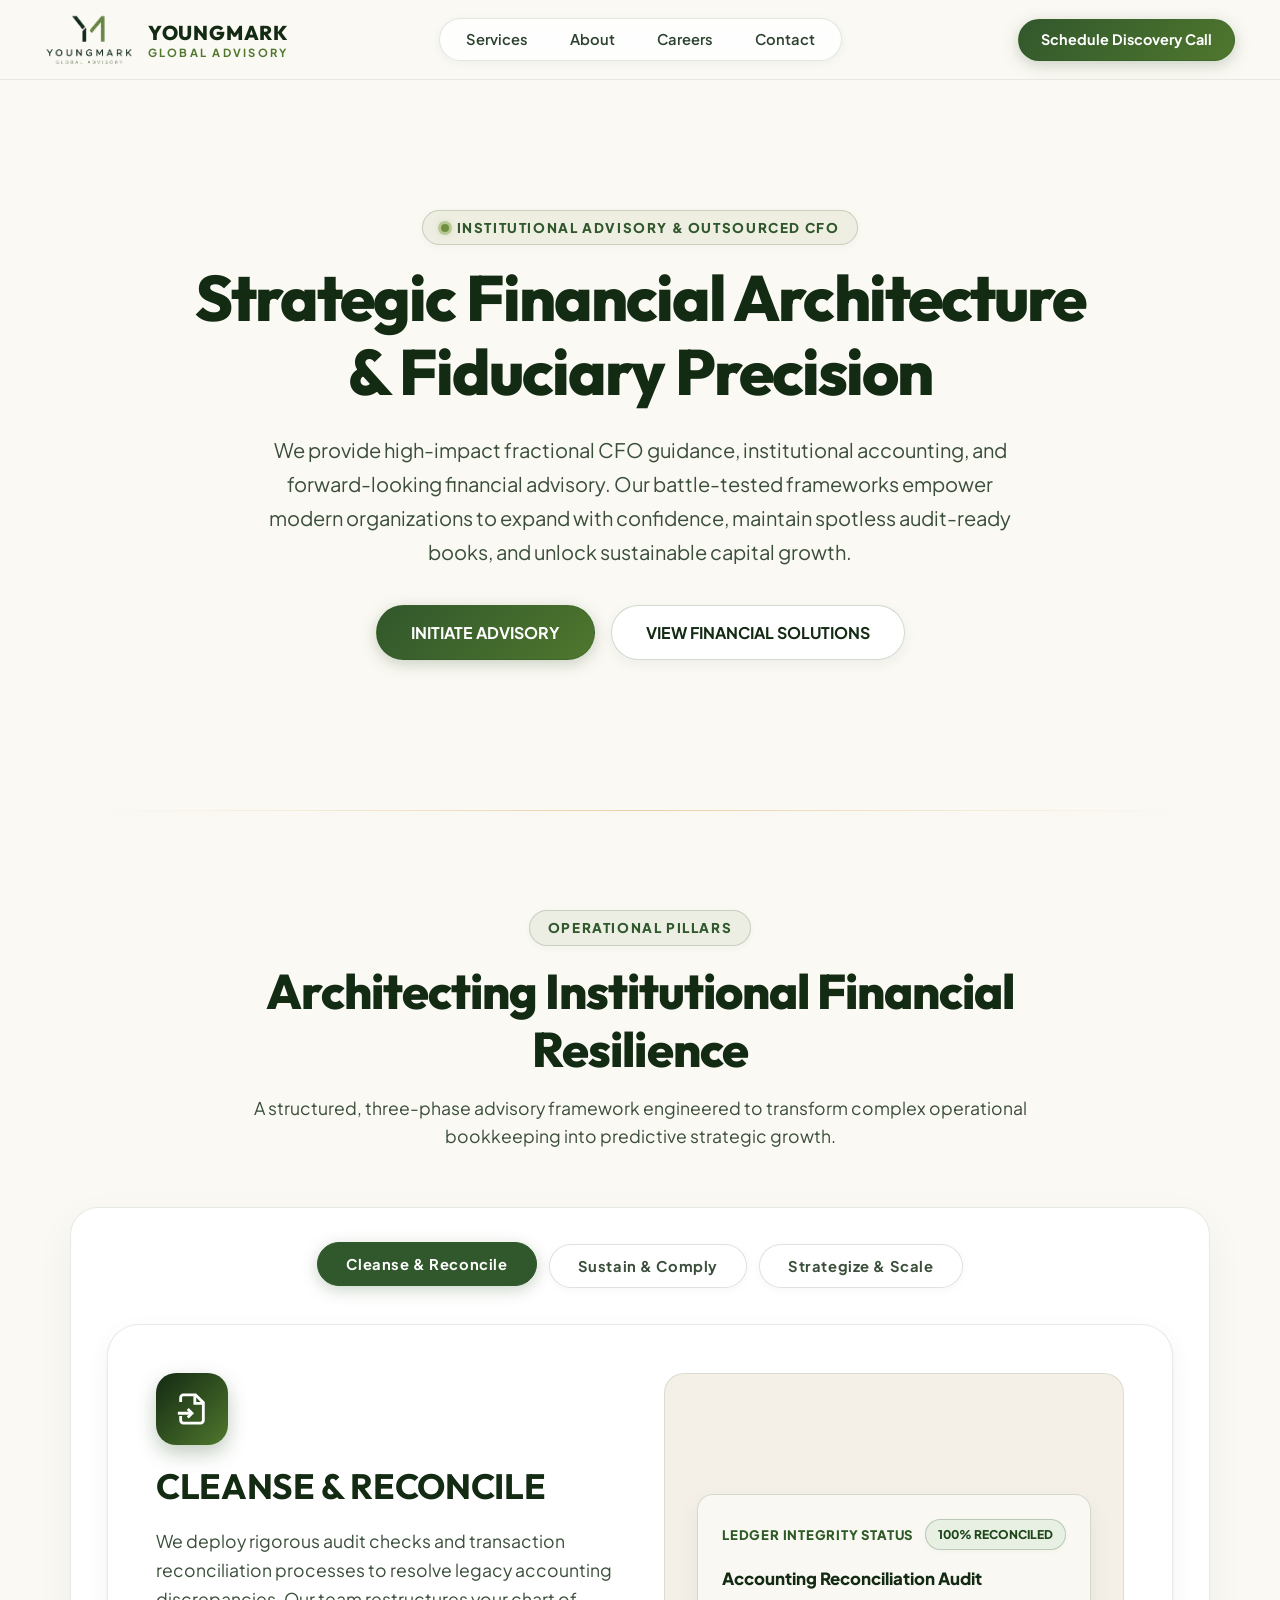
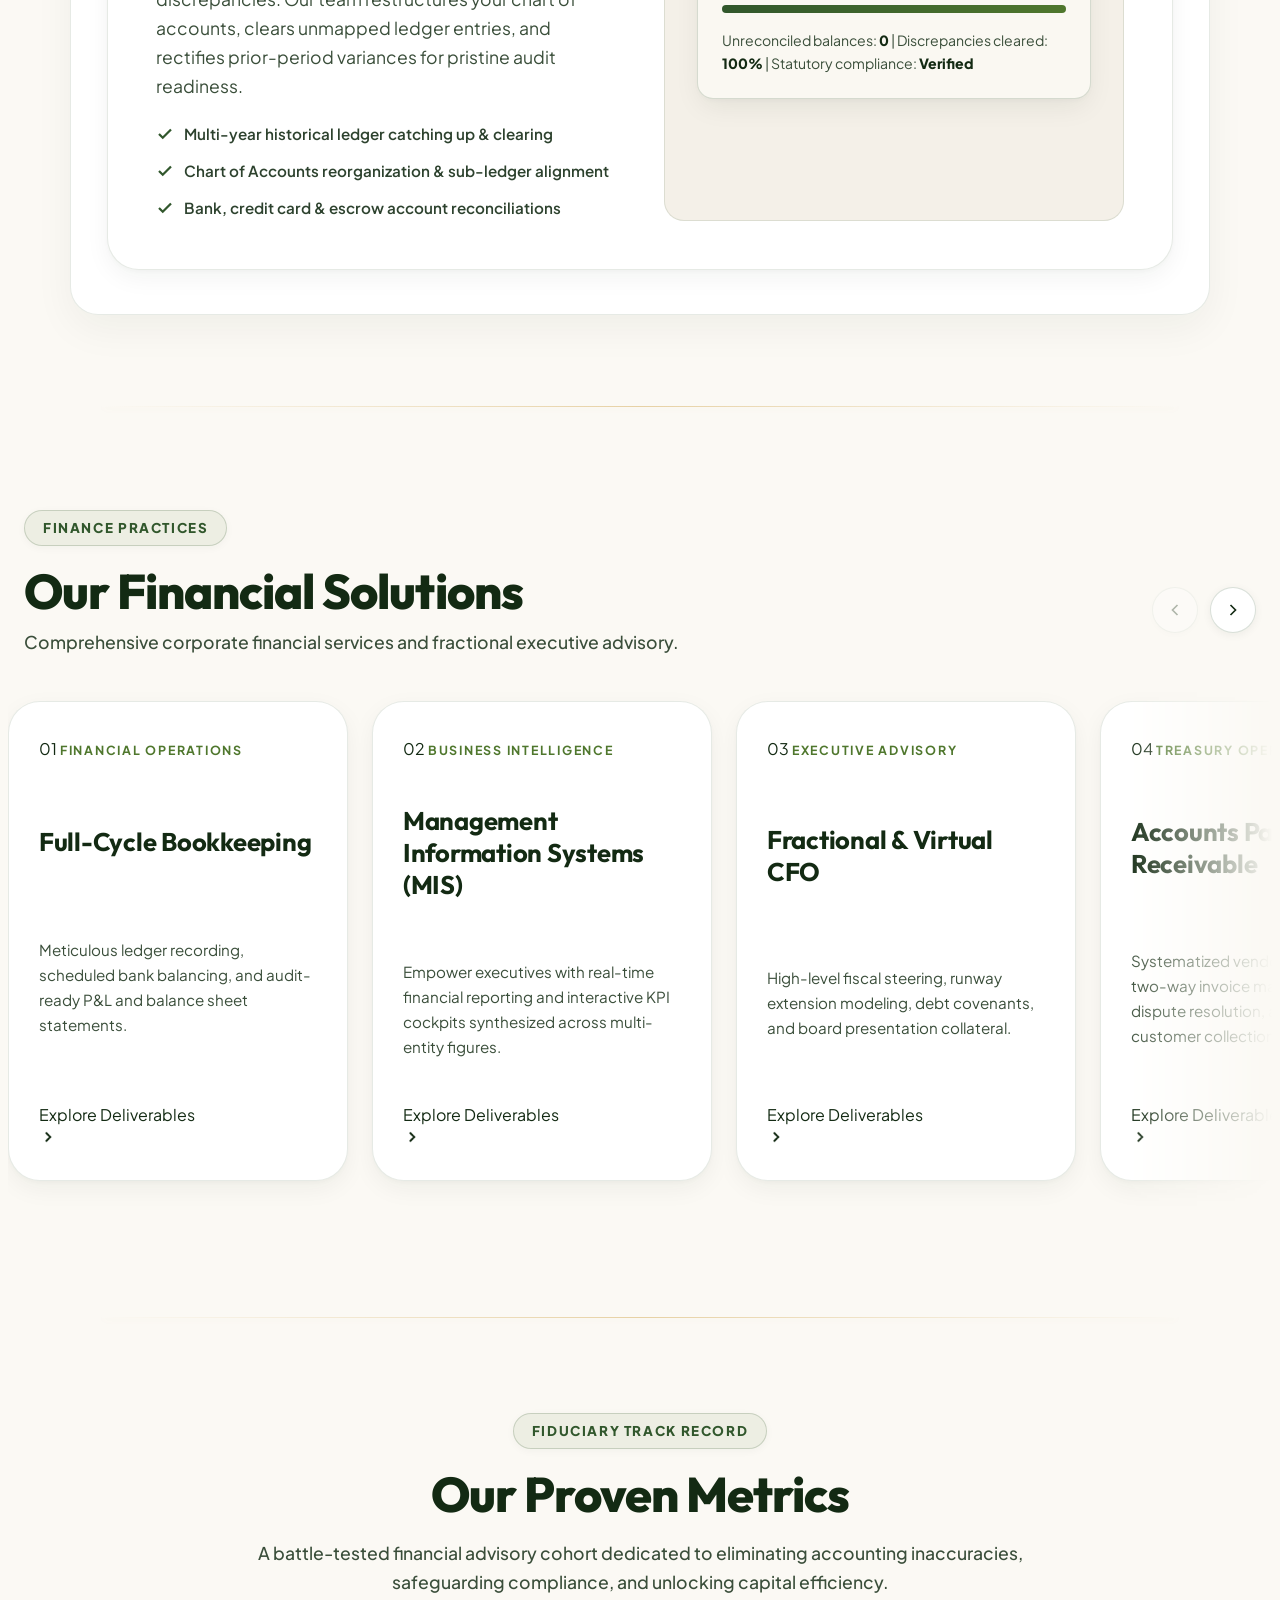
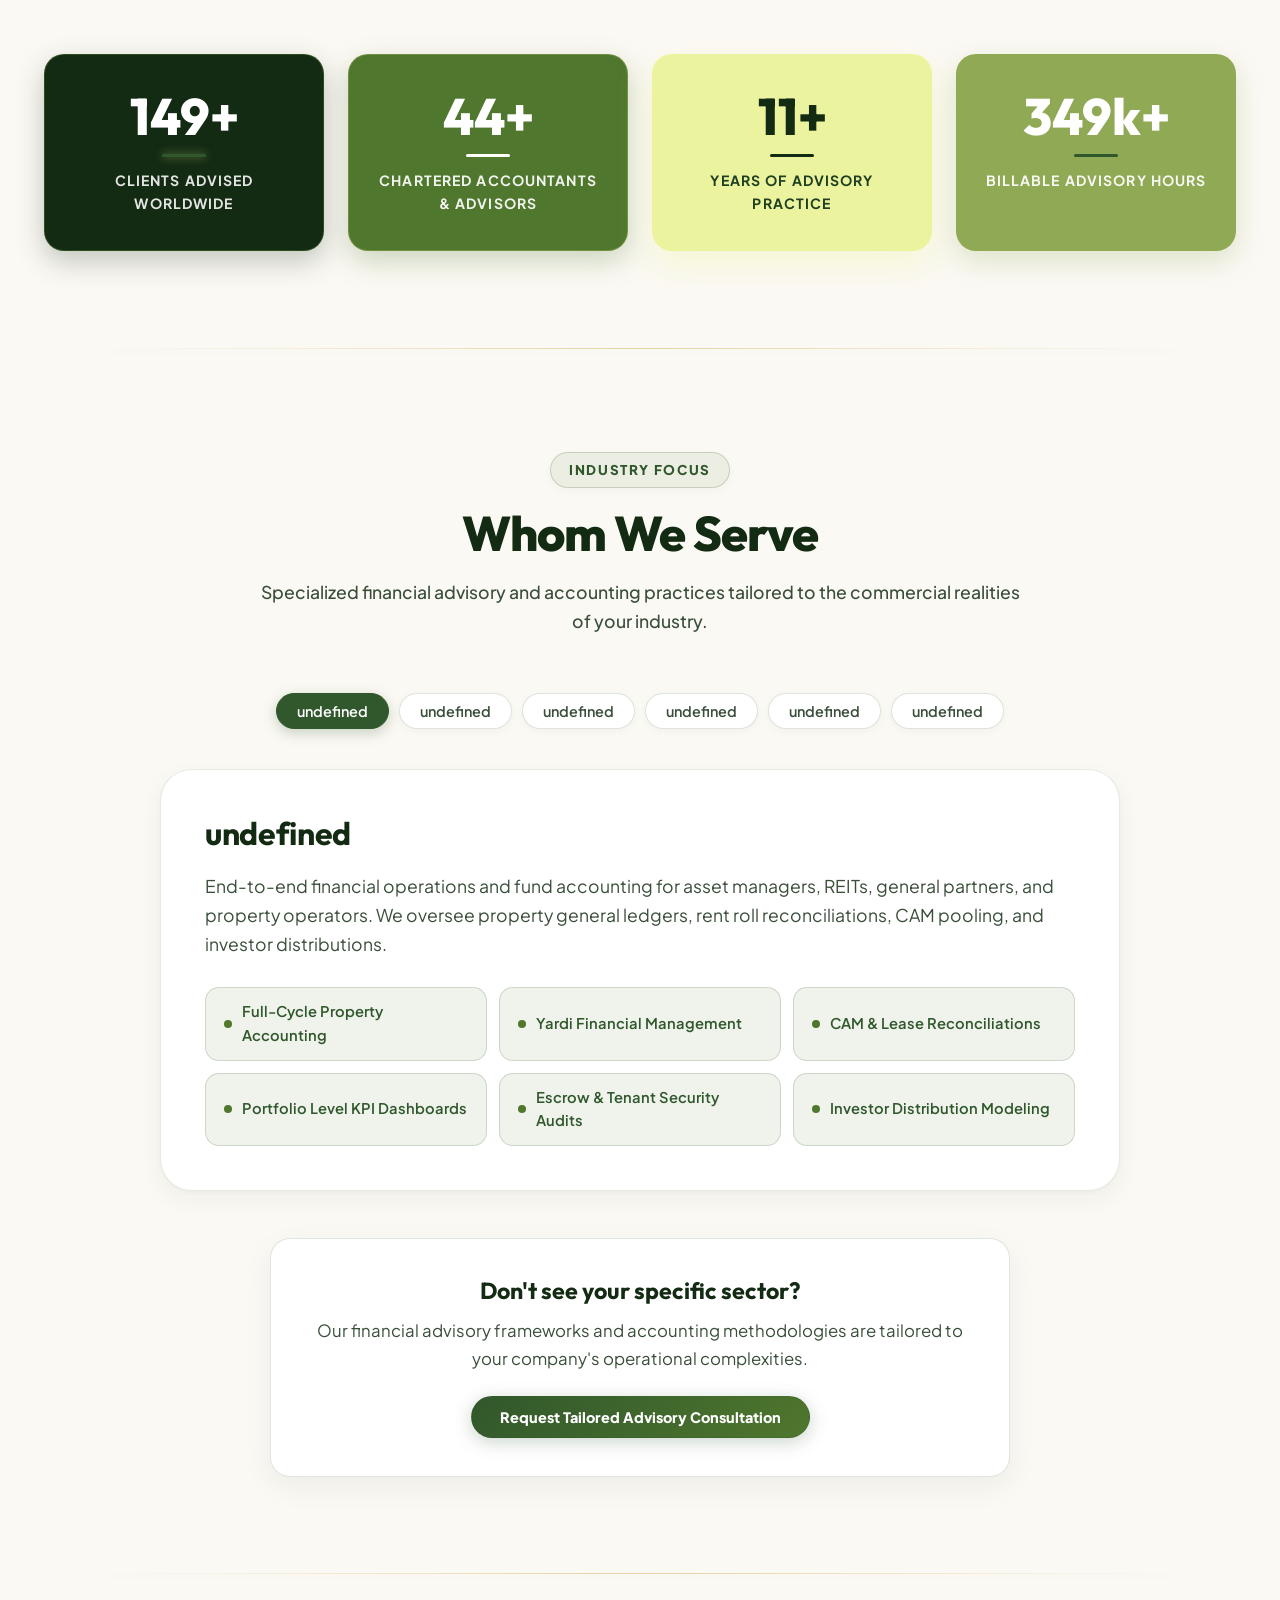
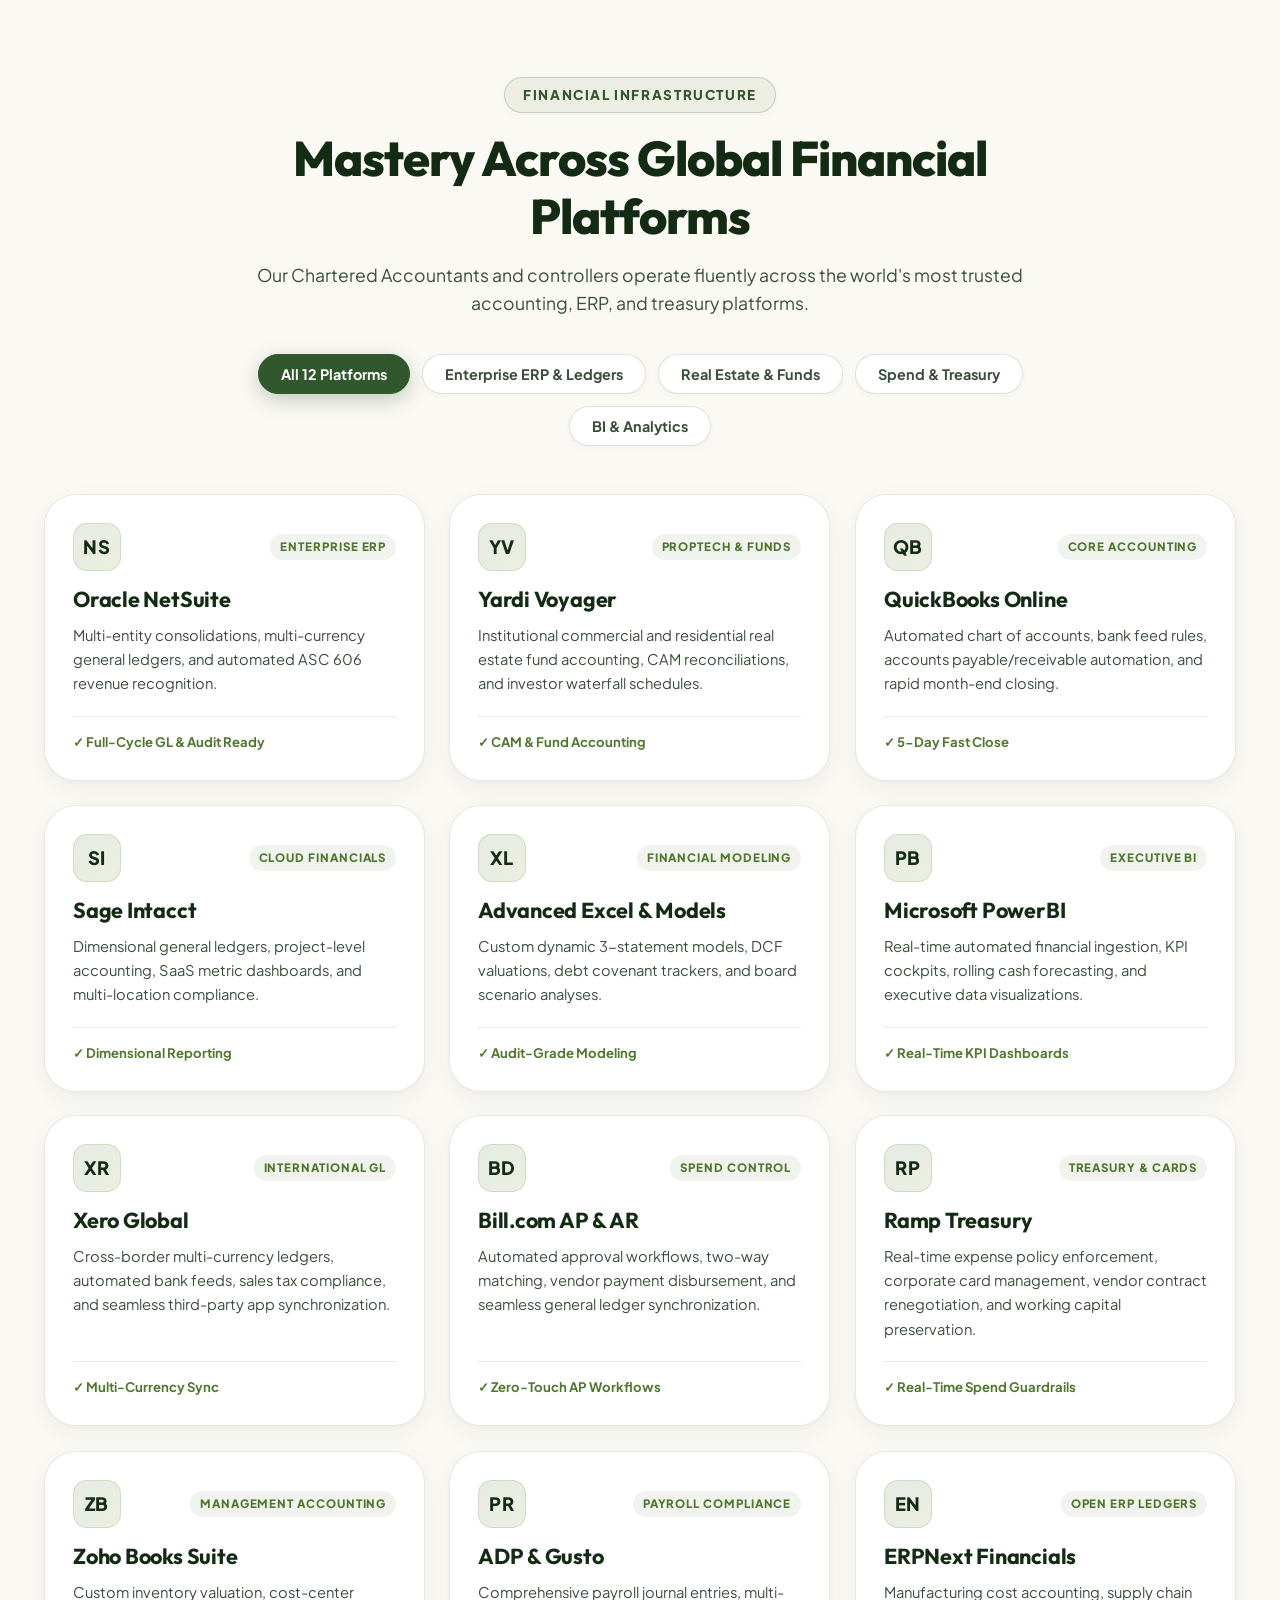
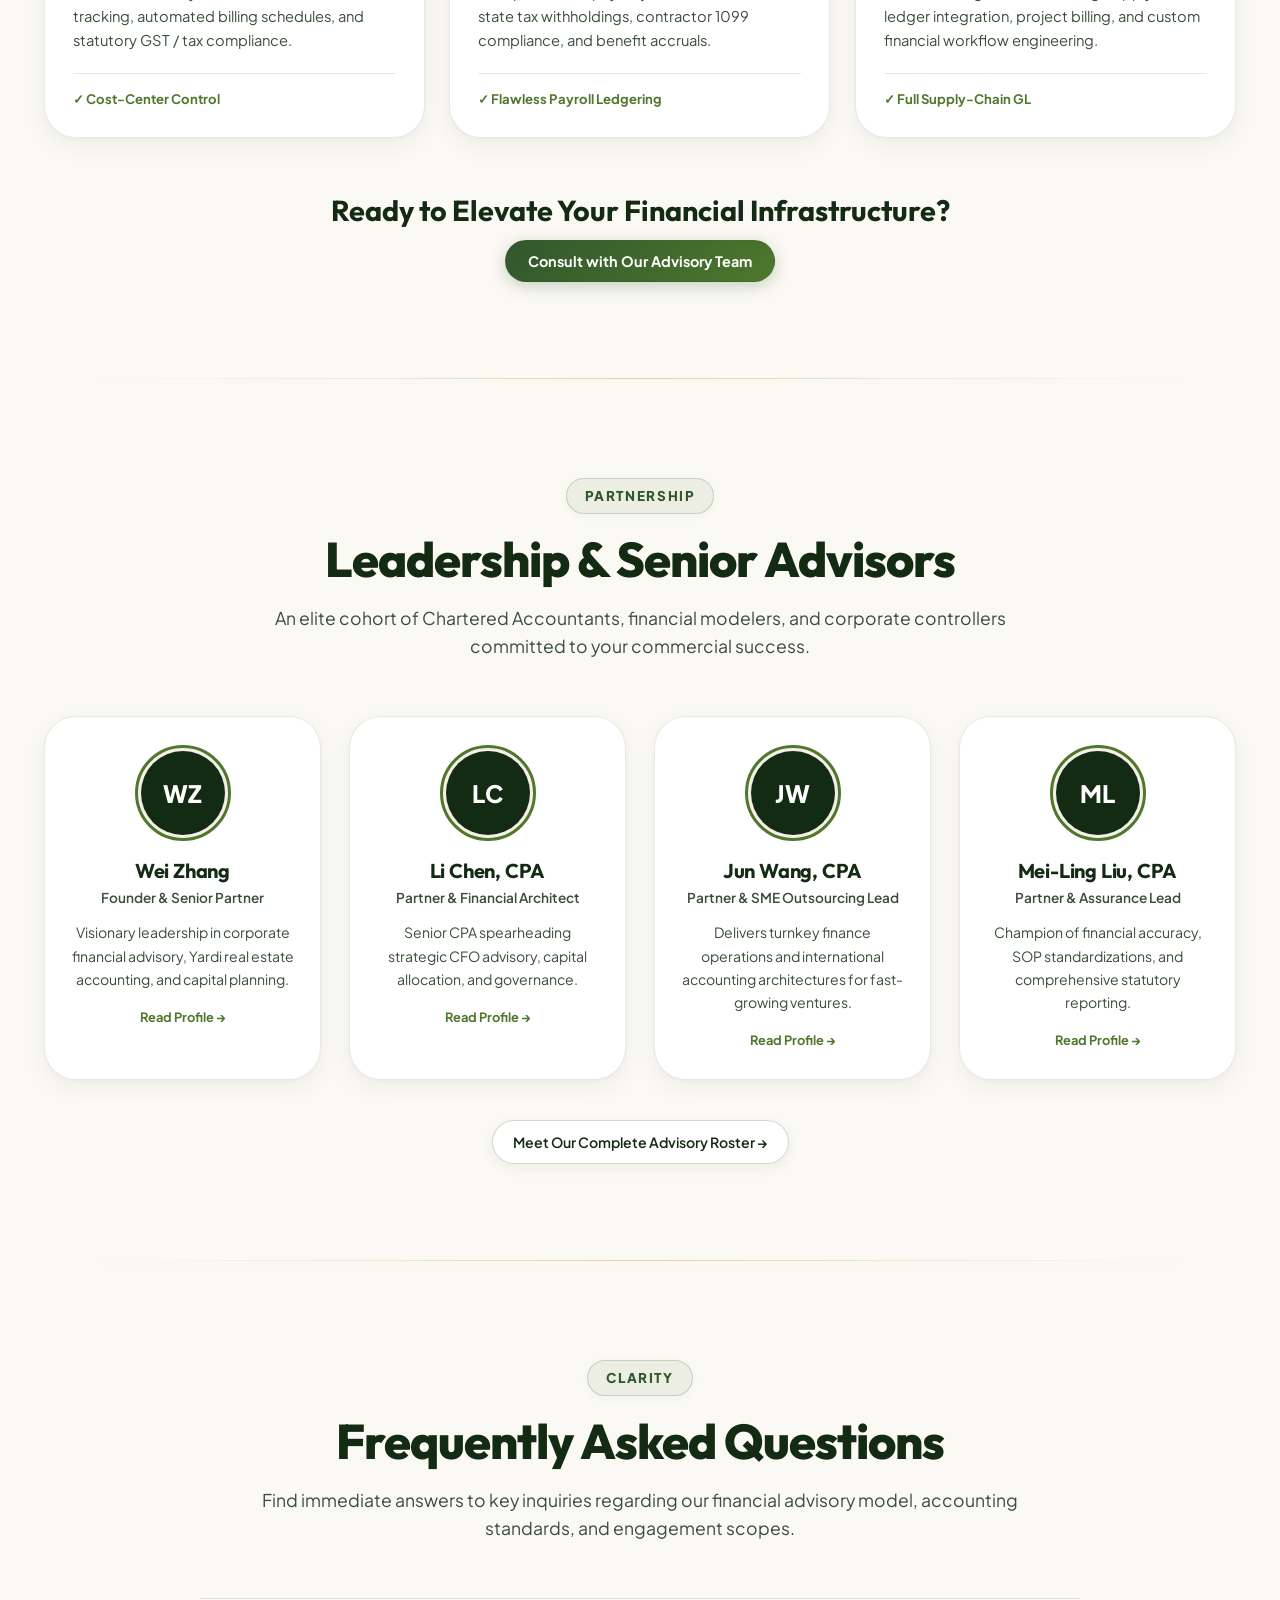
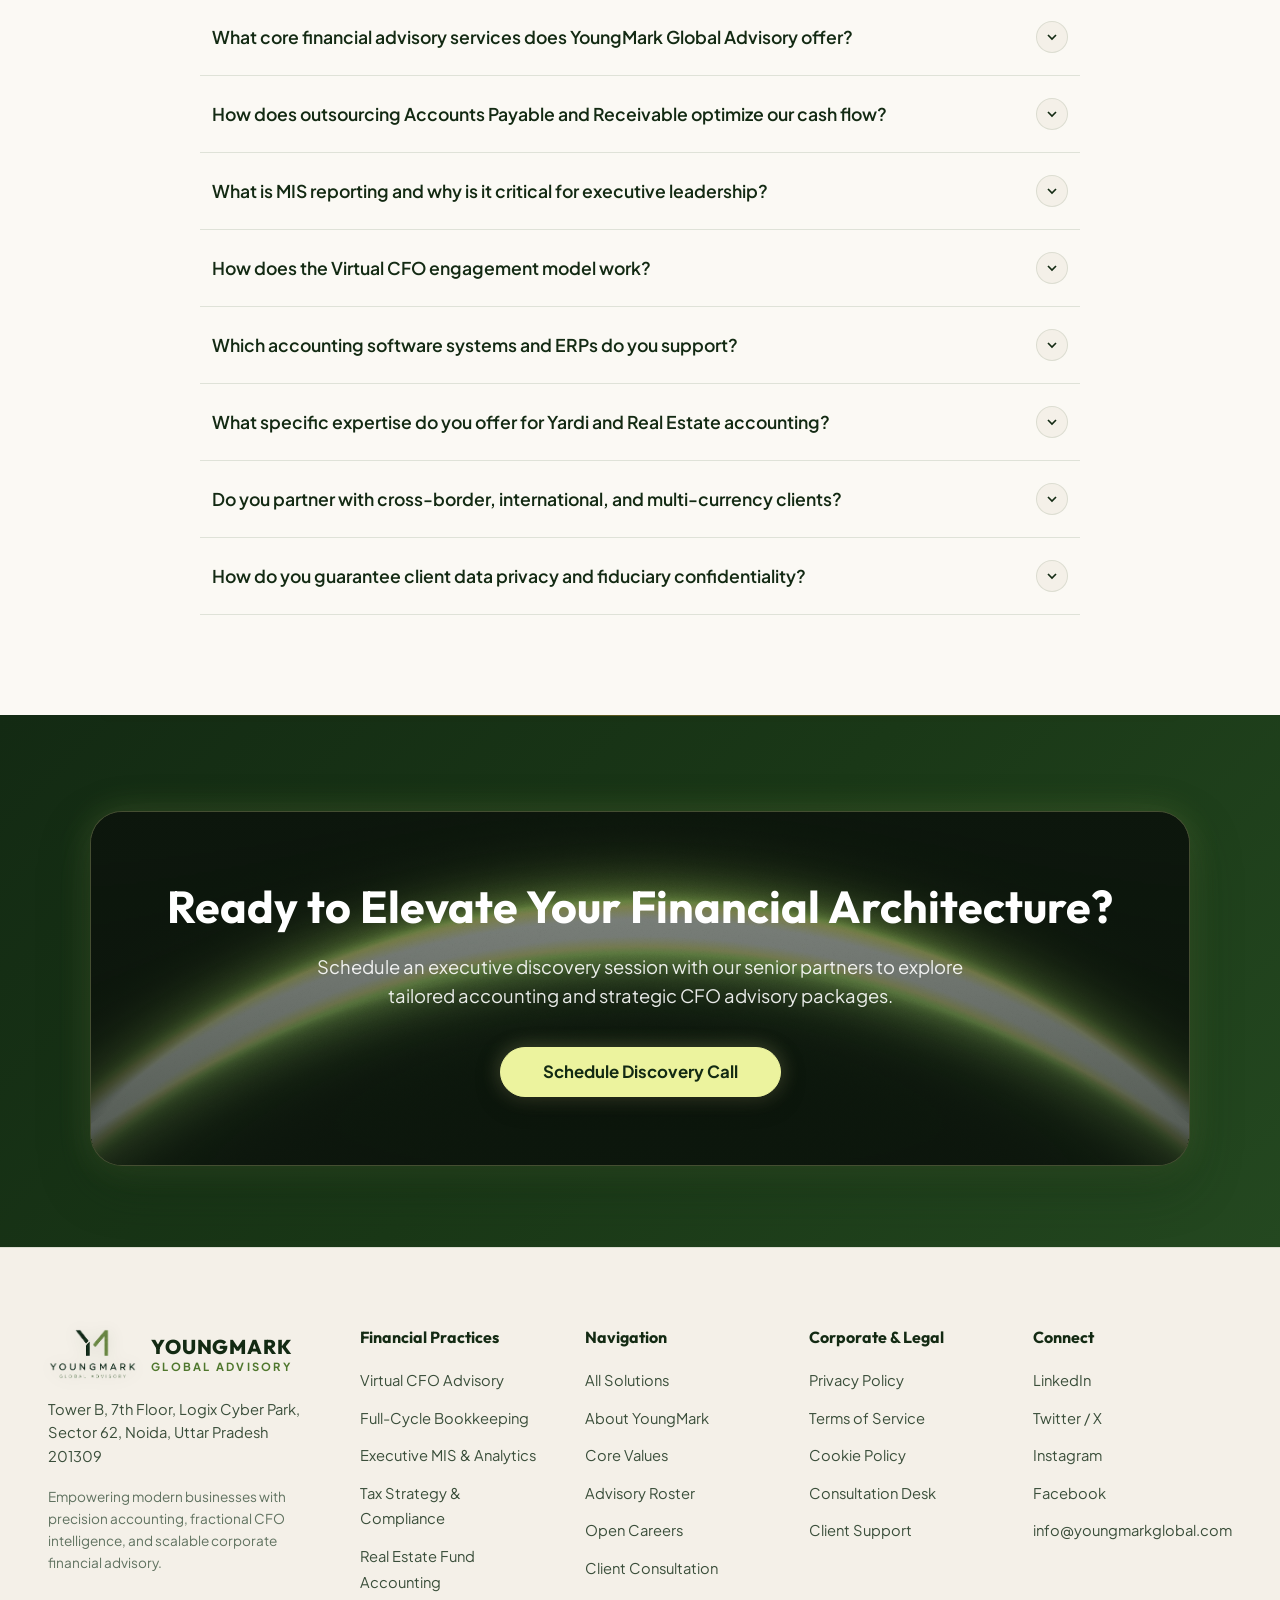
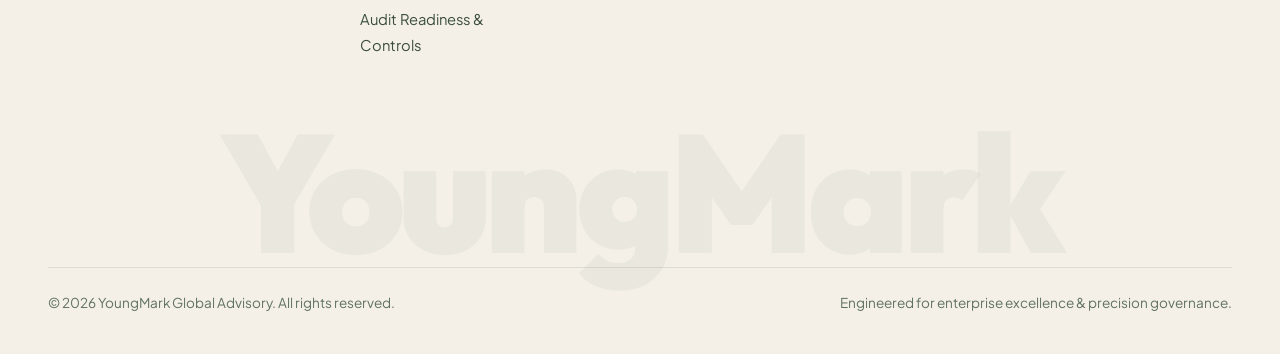
==== commit 5ac0da4d: "fix(contrast): enforce ultra-high contrast dark green on warm ivory for careers perks, badges, and c" ====
--- a/index.html
+++ b/index.html
@@ -5,7 +5,7 @@
   <meta name="viewport" content="width=device-width, initial-scale=1.0">
   <title>YoungMark Global Advisory - Strategic Financial Management &amp; Advisory</title>
   <meta name="description" content="YoungMark Global Advisory delivers elite financial consulting, outsourced fractional CFO advisory, full-cycle corporate bookkeeping, MIS analytics, and tax compliance for modern enterprises worldwide.">
-  <link rel="stylesheet" href="css/style.css?v=24.0">
+  <link rel="stylesheet" href="css/style.css?v=25.0">
   <link rel="icon" href="assets/Logo.png" type="image/png">
   <script>
     try {
@@ -971,7 +971,7 @@
     </div>
   </div>
 
-  <script src="js/site-content.js?v=24.0"></script>
-  <script src="js/main.js?v=24.0"></script>
+  <script src="js/site-content.js?v=25.0"></script>
+  <script src="js/main.js?v=25.0"></script>
 </body>
 </html>
--- a/css/style.css
+++ b/css/style.css
@@ -1,5362 +1,5414 @@
-/* ==========================================================================
-   YoungMark Global Advisory - Main Stylesheet
-   Theme: Leafy Green Garden Palette
-   Colors:
-     #132A13 (Deep Forest Dark)
-     #31572C (Kombu Forest Green)
-     #4F772D (Leaf Moss Green)
-     #90A955 (Sage Olive Green)
-     #ECF39E (Pale Lemon / Lime Pastel Cream)
-   ========================================================================== */
-
-@import url('https://fonts.googleapis.com/css2?family=Plus+Jakarta+Sans:wght@300;400;500;600;700;800&family=Outfit:wght@400;500;600;700;800&family=JetBrains+Mono:wght@400;500&display=swap');
-
-:root,
-[data-theme="light"] {
-  /* Leafy Green Garden Palette */
-  --c-dark-green: #132A13;
-  --c-forest-green: #31572C;
-  --c-leaf-green: #4F772D;
-  --c-sage-green: #90A955;
-  --c-lemon-cream: #31572C;
-
-  /* Radiant Liquid Gold Luxury Accents */
-  --c-gold-primary: #C8962E;
-  --c-gold-hover: #D4A017;
-  --c-gold-soft: rgba(200, 150, 46, 0.12);
-  --c-gold-border: rgba(200, 150, 46, 0.30);
-  --c-gold-glow: rgba(200, 150, 46, 0.25);
-
-  /* Prestigious Warm Ivory & Heritage Linen Canvas - Light Theme */
-  --bg-base: #FBF9F4;
-  --bg-primary: #FBF9F4;
-  --bg-surface: #F4F0E8;
-  --bg-secondary: #F4F0E8;
-  --bg-section-glass: rgba(244, 240, 232, 0.85);
-  --bg-tertiary: #EDE8DE;
-  --bg-card: #FFFFFF;
-  --bg-glass: rgba(251, 249, 244, 0.94);
-  --border-glass: rgba(49, 87, 44, 0.12);
-
-  --text-primary: #132A13;
-  --text-secondary: #3A4E3A;
-  --text-muted: #607260;
-  --text-inverse: #FFFFFF;
-
-  --brand-primary: #31572C;
-  --brand-hover: #4F772D;
-  --brand-accent: #31572C;
-  --brand-soft: rgba(79, 119, 45, 0.08);
-  --brand-highlight: #31572C;
-  --brand-highlight-text: #FFFFFF;
-
-  --border-subtle: rgba(49, 87, 44, 0.12);
-  --border-divide: rgba(49, 87, 44, 0.10);
-
-  --shadow-sm: 0 2px 6px rgba(19, 42, 19, 0.04);
-  --shadow-md: 0 8px 24px rgba(19, 42, 19, 0.06);
-  --shadow-lg: 0 16px 38px rgba(19, 42, 19, 0.08);
-  --shadow-glow: 0 0 35px rgba(79, 119, 45, 0.10);
-
-  --radius-sm: 8px;
-  --radius-md: 14px;
-  --radius-lg: 20px;
-  --radius-xl: 32px;
-  --radius-full: 9999px;
-
-  --font-main: 'Plus Jakarta Sans', -apple-system, BlinkMacSystemFont, 'Segoe UI', Roboto, sans-serif;
-  --font-heading: 'Outfit', 'Plus Jakarta Sans', sans-serif;
-  --font-mono: 'JetBrains Mono', monospace;
-
-  --transition: all 0.25s cubic-bezier(0.16, 1, 0.3, 1);
-}
-
-/* Base Resets */
-*,
-*::before,
-*::after {
-  box-sizing: border-box;
-  margin: 0;
-  padding: 0;
-}
-
-html {
-  scroll-behavior: smooth;
-  font-size: 16px;
-  background-color: #FBF9F4;
-  color-scheme: light;
-}
-
-/* ==========================================================================
-   Full-Page Lively Botanical Shifting Gradient (Behind all content except Hero)
-   ========================================================================== */
-body {
-  position: relative;
-  font-family: var(--font-main);
-  background-color: var(--bg-primary);
-  color: var(--text-primary);
-  line-height: 1.6;
-  overflow-x: hidden;
-  transition: color 0.3s ease;
-  -webkit-font-smoothing: antialiased;
-}
-
-/* Subtle Global Atmospheric Light */
-body::before {
-  content: '';
-  position: fixed;
-  inset: -20%;
-  width: 140vw;
-  height: 140vh;
-  z-index: -2;
-  pointer-events: none;
-  background: radial-gradient(circle at 50% 50%, rgba(236, 243, 158, 0.04) 0%, transparent 65%);
-  opacity: 0.5;
-}
-
-@keyframes livelyGradientMesh {
-  0% {
-    transform: translate(0, 0) scale(1) rotate(0deg);
-  }
-
-  33% {
-    transform: translate(4vw, -5vh) scale(1.08) rotate(2deg);
-  }
-
-  66% {
-    transform: translate(-4vw, 4vh) scale(0.96) rotate(-2deg);
-  }
-
-  100% {
-    transform: translate(3vw, 5vh) scale(1.05) rotate(1.5deg);
-  }
-}
-
-/* ==========================================================================
-   Section Stacking Architecture & Background Dot-Grid with Hover Spotlight
-   ========================================================================== */
-header,
-main,
-footer,
-section,
-.site-header {
-  position: relative;
-}
-
-/* ==========================================================================
-   Modern Dot-Matrix & Geometric Grid: Completely Disabled (User Preference)
-   ========================================================================== */
-.matrix-grid-bg,
-.matrix-grid-bg::before,
-.matrix-grid-bg::after,
-.cursor-glow,
-.site-vignette {
-  display: none !important;
-  opacity: 0 !important;
-  visibility: hidden !important;
-  pointer-events: none !important;
-  width: 0 !important;
-  height: 0 !important;
-}
-
-/* Floating Glassmorphic Header & System Overlays (Strictly on TOP of scrolling content) */
-.site-header {
-  position: fixed !important;
-  top: 0 !important;
-  left: 0 !important;
-  right: 0 !important;
-  z-index: 1000 !important;
-}
-
-.scroll-progress-bar {
-  position: fixed !important;
-  z-index: 1001 !important;
-}
-
-.mobile-nav-drawer {
-  position: fixed !important;
-  z-index: 1100 !important;
-}
-
-.modal-backdrop,
-.modal-box {
-  z-index: 2000 !important;
-}
-
-.floating-quick-actions {
-  position: fixed !important;
-  z-index: 900 !important;
-}
-
-/* Ensure all interactive content, containers, and cards layer above grid (z-index 2) but UNDER navbar (z-index 1000) */
-.container,
-.hero-wrapper,
-.hero-content,
-.services-carousel-track,
-.site-footer-inner,
-.service-card,
-.help-card,
-.stat-box,
-.industry-card-active,
-.platform-eco-card,
-.team-member-card,
-.spotlight-card,
-.info-item-card,
-.contact-card-box {
-  position: relative;
-  z-index: 5 !important;
-}
-
-
-
-a {
-  color: inherit;
-  text-decoration: none;
-}
-
-button {
-  font-family: inherit;
-  border: none;
-  background: none;
-  cursor: pointer;
-}
-
-img,
-svg {
-  max-width: 100%;
-  display: block;
-}
-
-.container {
-  max-width: 1240px;
-  margin: 0 auto;
-  padding: 0 24px;
-}
-
-.container-wide {
-  max-width: 1360px;
-  margin: 0 auto;
-  padding: 0 24px;
-}
-
-/* Typography Utilities */
-h1,
-h2,
-h3,
-h4,
-h5,
-h6 {
-  font-family: var(--font-heading);
-  font-weight: 700;
-  line-height: 1.2;
-  color: var(--text-primary);
-}
-
-.text-brand {
-  color: var(--c-leaf-green);
-}
-
-[data-theme="disabled-dark"] .text-brand {
-  color: var(--c-lemon-cream);
-  text-shadow: 0 0 24px rgba(236, 243, 158, 0.35);
-}
-
-.text-gradient {
-  background: linear-gradient(135deg, var(--c-dark-green) 0%, var(--c-forest-green) 50%, var(--c-leaf-green) 100%);
-  -webkit-background-clip: text;
-  -webkit-text-fill-color: transparent;
-}
-
-[data-theme="disabled-dark"] .text-gradient {
-  background: linear-gradient(135deg, #FFFFFF 0%, #D8EAA8 40%, var(--c-lemon-cream) 100%);
-  -webkit-background-clip: text;
-  -webkit-text-fill-color: transparent;
-  filter: drop-shadow(0 2px 14px rgba(236, 243, 158, 0.18));
-}
-
-/* ==========================================================================
-   Section Divider (Completely Disabled - Seamless Edge-to-Edge Transitions)
-   ========================================================================== */
-.divider,
-.section-divider {
-  display: none !important;
-  height: 0 !important;
-  min-height: 0 !important;
-  max-height: 0 !important;
-  margin: 0 !important;
-  padding: 0 !important;
-  border: none !important;
-  background: transparent !important;
-  opacity: 0 !important;
-  visibility: hidden !important;
-  pointer-events: none !important;
-}
-
-section {
-  border: none !important;
-  outline: none !important;
-  box-shadow: none !important;
-  margin: 0 !important;
-}
-
-/* ==========================================================================
-   Navigation Bar (Floating Glassmorphism)
-   ========================================================================== */
-.site-header {
-  position: fixed;
-  top: 0;
-  left: 0;
-  right: 0;
-  height: 80px;
-  z-index: 100;
-  display: flex;
-  align-items: center;
-  justify-content: center;
-  padding: 0 clamp(20px, 3.5vw, 52px);
-  background: rgba(251, 249, 244, 0.92);
-  backdrop-filter: blur(24px);
-  -webkit-backdrop-filter: blur(24px);
-  border-bottom: 1px solid rgba(49, 87, 44, 0.10);
-  transition: var(--transition);
-}
-
-.site-header.scrolled {
-  background: rgba(251, 249, 244, 0.98);
-  box-shadow: 0 10px 30px rgba(19, 42, 19, 0.06);
-}
-
-[data-theme="disabled-dark"] .site-header.scrolled {
-  box-shadow: 0 10px 30px rgba(19, 42, 19, 0.06);
-}
-
-.nav-pill {
-  width: 100%;
-  max-width: 100%;
-  height: 100%;
-  display: grid;
-  grid-template-columns: 1fr auto 1fr;
-  align-items: center;
-  background: transparent;
-  border: none;
-  box-shadow: none;
-  border-radius: 0;
-  padding: 0;
-}
-
-.brand-link {
-  justify-self: start;
-  display: inline-flex;
-  align-items: center;
-  gap: 14px;
-  text-decoration: none;
-}
-
-.brand-logo-img {
-  height: 52px;
-  width: auto;
-  object-fit: contain;
-  filter: drop-shadow(0 2px 8px rgba(19, 42, 19, 0.12));
-  transition: transform 0.25s ease, filter 0.25s ease;
-  display: block;
-  flex-shrink: 0;
-  background: transparent !important;
-}
-
-.brand-logo-img:hover {
-  transform: scale(1.04);
-  filter: drop-shadow(0 4px 12px rgba(19, 42, 19, 0.12));
-}
-
-.brand-text {
-  display: flex;
-  flex-direction: column;
-  justify-content: center;
-  line-height: 1;
-}
-
-.brand-title {
-  font-family: var(--font-heading);
-  font-size: 1.25rem;
-  font-weight: 800;
-  letter-spacing: 0.04em;
-  color: #132A13 !important;
-  line-height: 1.1;
-  margin: 0;
-  padding: 0;
-}
-
-.brand-subtitle {
-  font-size: 0.70rem;
-  letter-spacing: 0.2em;
-  font-weight: 700;
-  color: #4F772D !important;
-  text-transform: uppercase;
-  margin-top: 3px;
-  line-height: 1;
-  padding: 0;
-}
-
-[data-theme="disabled-dark"] .brand-subtitle {
-  color: #4F772D !important;
-}
-
-/* Center Capsule Dock Navigation */
-.nav-links {
-  justify-self: center;
-  display: flex;
-  align-items: center;
-  gap: 6px;
-  list-style: none;
-  background: rgba(255, 255, 255, 0.88);
-  padding: 5px 8px;
-  border-radius: var(--radius-full);
-  border: 1px solid rgba(49, 87, 44, 0.14);
-  box-shadow: 0 2px 10px rgba(19, 42, 19, 0.05);
-  backdrop-filter: blur(12px);
-  margin: 0;
-}
-
-.nav-link {
-  font-size: 0.92rem;
-  font-weight: 600;
-  color: #2D422E;
-  padding: 8px 18px;
-  border-radius: var(--radius-full);
-  transition: all 0.22s cubic-bezier(0.16, 1, 0.3, 1);
-  position: relative;
-  text-decoration: none;
-  display: inline-flex;
-  align-items: center;
-  justify-content: center;
-  line-height: 1;
-  white-space: nowrap;
-}
-
-.nav-link:hover {
-  color: #132A13;
-  background: rgba(79, 119, 45, 0.09);
-  box-shadow: var(--shadow-sm);
-}
-
-.nav-link.active {
-  color: #FFFFFF !important;
-  background: #31572C !important;
-  box-shadow: 0 3px 12px rgba(49, 87, 44, 0.30);
-  font-weight: 700;
-}
-
-[data-theme="disabled-dark"] .nav-link.active {
-  color: #FFFFFF !important;
-  background: #31572C !important;
-}
-
-.nav-actions {
-  justify-self: end;
-  display: flex;
-  align-items: center;
-  gap: 12px;
-}
-
-.btn-cta {
-  display: inline-flex;
-  align-items: center;
-  justify-content: center;
-  gap: 8px;
-  background: linear-gradient(135deg, #31572C, #4F772D);
-  color: #FFFFFF !important;
-  font-size: 0.90rem;
-  font-weight: 700;
-  padding: 10px 22px;
-  min-height: 42px;
-  box-sizing: border-box;
-  border-radius: var(--radius-full);
-  box-shadow: 0 4px 16px rgba(49, 87, 44, 0.25);
-  border: 1px solid rgba(49, 87, 44, 0.25);
-  transition: var(--transition);
-  text-decoration: none;
-  line-height: 1;
-  white-space: nowrap;
-}
-
-.btn-cta:hover {
-  background: linear-gradient(135deg, #132A13, #31572C);
-  box-shadow: 0 6px 22px rgba(19, 42, 19, 0.35);
-  transform: translateY(-2px);
-  border-color: #31572C;
-}
-
-.btn-cta-secondary {
-  display: inline-flex;
-  align-items: center;
-  justify-content: center;
-  gap: 8px;
-  background: #FFFFFF;
-  color: #132A13;
-  border: 1px solid rgba(49, 87, 44, 0.20);
-  font-size: 0.88rem;
-  font-weight: 600;
-  padding: 10px 20px;
-  border-radius: var(--radius-full);
-  transition: var(--transition);
-}
-
-.btn-cta-secondary:hover {
-  background: #F4F0E8;
-  border-color: #4F772D;
-  transform: translateY(-1px);
-}
-
-.mobile-menu-btn {
-  display: none;
-  width: 40px;
-  height: 40px;
-  border-radius: var(--radius-full);
-  align-items: center;
-  justify-content: center;
-  background: #FFFFFF;
-  color: #132A13;
-  border: 1px solid rgba(49, 87, 44, 0.15);
-}
-
-/* Mobile Drawer */
-.mobile-nav-drawer {
-  position: fixed;
-  top: 76px;
-  left: 14px;
-  right: 14px;
-  background: rgba(255, 255, 255, 0.96);
-  backdrop-filter: blur(28px);
-  -webkit-backdrop-filter: blur(28px);
-  border: 1px solid rgba(49, 87, 44, 0.15);
-  border-radius: 20px;
-  box-shadow: 0 20px 48px rgba(19, 42, 19, 0.12);
-  padding: 16px;
-  display: flex;
-  flex-direction: column;
-  gap: 8px;
-  z-index: 999;
-  transform: translateY(-12px) scale(0.98);
-  opacity: 0;
-  pointer-events: none;
-  transition: transform 0.25s cubic-bezier(0.16, 1, 0.3, 1), opacity 0.25s ease;
-  max-height: calc(100vh - 90px);
-  overflow-y: auto;
-}
-
-[data-theme="disabled-dark"] .mobile-nav-drawer {
-  background: rgba(255, 255, 255, 0.96);
-  border: 1px solid rgba(49, 87, 44, 0.15);
-}
-
-.mobile-nav-drawer.open {
-  transform: translateY(0) scale(1);
-  opacity: 1;
-  pointer-events: auto;
-}
-
-.mobile-nav-drawer .nav-link {
-  font-size: 1.05rem;
-  font-weight: 600;
-  color: var(--text-primary) !important;
-  padding: 13px 18px !important;
-  border-radius: 12px !important;
-  border: 1px solid transparent !important;
-  border-bottom: none !important;
-  background: transparent !important;
-  box-shadow: none !important;
-  display: flex;
-  align-items: center;
-  justify-content: space-between;
-  text-decoration: none;
-  transition: all 0.2s ease;
-  width: 100%;
-}
-
-.mobile-nav-drawer .nav-link::after {
-  display: none !important;
-}
-
-.mobile-nav-drawer .nav-link:hover {
-  background: var(--bg-tertiary) !important;
-  color: var(--text-primary) !important;
-  border-color: var(--border-subtle) !important;
-  transform: translateX(3px);
-}
-
-.mobile-nav-drawer .nav-link.active {
-  background: var(--brand-soft) !important;
-  color: var(--c-forest-green) !important;
-  font-weight: 700 !important;
-  border-color: rgba(79, 119, 45, 0.35) !important;
-  box-shadow: none !important;
-}
-
-[data-theme="disabled-dark"] .mobile-nav-drawer .nav-link.active {
-  background: var(--c-lemon-cream) !important;
-  color: #132A13 !important;
-  font-weight: 700 !important;
-  border-color: var(--c-lemon-cream) !important;
-  box-shadow: 0 0 20px rgba(236, 243, 158, 0.40) !important;
-}
-
-.mobile-nav-drawer .btn-cta {
-  margin-top: 8px;
-  padding: 14px 20px;
-  font-size: 1rem;
-  font-weight: 700;
-  text-align: center;
-  border-radius: 9999px;
-  display: block;
-  width: 100%;
-  box-shadow: var(--shadow-brand);
-}
-
-/* ==========================================================================
-   Hero Section with Aceternity Spotlight
-   ========================================================================== */
-/* Hero Section: Stays strictly opaque and above body::before so Dark Hero Arc is 100% untouched */
-.hero-section {
-  position: relative;
-  z-index: 2 !important;
-  min-height: 90vh;
-  display: flex;
-  align-items: center;
-  justify-content: center;
-  padding: 140px 24px 80px;
-  overflow: hidden;
-  background: var(--canvas-bg, #FBF9F4) !important;
-  background-color: var(--canvas-bg, #FBF9F4) !important;
-  transition: background-color 0.8s ease-out !important;
-  color: #132A13 !important;
-}
-
-[data-theme="disabled-dark"] .hero-section {
-  background: #FBF9F4 !important;
-  background-color: #FBF9F4 !important;
-  color: #132A13 !important;
-}
-
-/* Ultravibe and dark aurora layers: completely disabled in light theme */
-.ultravibe-bg-wrapper,
-.ultravibe-gradient-art,
-.ultravibe-torch-shine,
-.ultravibe-cursor-shine,
-.hero-section .spotlight-radial,
-.hero-section .ambient-orb {
-  display: none !important;
-  opacity: 0 !important;
-  visibility: hidden !important;
-  pointer-events: none !important;
-  width: 0 !important;
-  height: 0 !important;
-}
-
-/* Keyframes for Ultravibe-20 Horizon Gradient Animation */
-@keyframes ultravibe-breathe-light {
-  0% {
-    transform: scale(1) translateY(0);
-    filter: brightness(1) saturate(1);
-  }
-
-  50% {
-    transform: scale(1.045) translateY(-10px);
-    filter: brightness(1.04) saturate(1.08);
-  }
-
-  100% {
-    transform: scale(1.02) translateY(6px);
-    filter: brightness(0.98) saturate(1.02);
-  }
-}
-
-@keyframes ultravibe-breathe-dark {
-  0% {
-    transform: scale(1) translateY(0);
-    filter: brightness(1) contrast(1.02);
-  }
-
-  50% {
-    transform: scale(1.055) translateY(-14px);
-    filter: brightness(1.14) contrast(1.08) drop-shadow(0 0 35px rgba(144, 169, 85, 0.35));
-  }
-
-  100% {
-    transform: scale(1.025) translateY(8px);
-    filter: brightness(0.97) contrast(1.01);
-  }
-}
-
-@keyframes ultravibe-aurora-pulse {
-  0% {
-    opacity: 0.45;
-    transform: scaleY(0.92) scaleX(0.96) translateY(4px);
-  }
-
-  50% {
-    opacity: 0.9;
-    transform: scaleY(1.15) scaleX(1.04) translateY(-16px);
-    filter: blur(28px);
-  }
-
-  100% {
-    opacity: 0.55;
-    transform: scaleY(0.98) scaleX(0.98) translateY(2px);
-  }
-}
-
-@keyframes horizon-shimmer-sweep {
-  0% {
-    transform: translateX(-60%) rotate(-1.5deg);
-    opacity: 0;
-  }
-
-  15% {
-    opacity: 0.8;
-  }
-
-  50% {
-    transform: translateX(10%) rotate(-0.5deg);
-    opacity: 0.9;
-  }
-
-  85% {
-    opacity: 0.6;
-  }
-
-  100% {
-    transform: translateX(65%) rotate(0.5deg);
-    opacity: 0;
-  }
-}
-
-.spotlight-radial {
-  position: absolute;
-  top: -10%;
-  left: 50%;
-  transform: translateX(-50%);
-  width: 950px;
-  height: 600px;
-  background: radial-gradient(ellipse at center, rgba(144, 169, 85, 0.25) 0%, rgba(236, 243, 158, 0.15) 35%, rgba(255, 255, 255, 0) 75%);
-  filter: blur(60px);
-  pointer-events: none;
-  z-index: 0;
-  transition: transform 0.2s cubic-bezier(0.16, 1, 0.3, 1);
-}
-
-[data-theme="disabled-dark"] .spotlight-radial {
-  background: radial-gradient(ellipse at center, rgba(79, 119, 45, 0.4) 0%, rgba(236, 243, 158, 0.1) 45%, rgba(0, 0, 0, 0) 80%);
-}
-
-/* Ambient Floating Mesh Orbs */
-.ambient-orb {
-  position: absolute;
-  border-radius: 50%;
-  filter: blur(85px);
-  pointer-events: none;
-  opacity: 0.35;
-  z-index: 1;
-  will-change: transform;
-}
-
-.ambient-orb.orb-1 {
-  width: 480px;
-  height: 480px;
-  top: 5%;
-  left: -5%;
-  background: radial-gradient(circle, rgba(79, 119, 45, 0.35) 0%, rgba(144, 169, 85, 0.15) 60%, transparent 100%);
-  animation: float-orb-1 15s ease-in-out infinite alternate;
-}
-
-.ambient-orb.orb-2 {
-  width: 520px;
-  height: 520px;
-  bottom: 0%;
-  right: -5%;
-  background: radial-gradient(circle, rgba(236, 243, 158, 0.3) 0%, rgba(144, 169, 85, 0.12) 55%, transparent 100%);
-  animation: float-orb-2 19s ease-in-out infinite alternate;
-}
-
-.ambient-orb.orb-3 {
-  width: 350px;
-  height: 350px;
-  top: 45%;
-  right: 25%;
-  background: radial-gradient(circle, rgba(49, 87, 44, 0.28) 0%, rgba(79, 119, 45, 0.1) 60%, transparent 100%);
-  animation: float-orb-3 13s ease-in-out infinite alternate;
-}
-
-[data-theme="disabled-dark"] .ambient-orb {
-  opacity: 0.45;
-}
-
-.hero-content {
-  position: relative;
-  z-index: 2;
-  max-width: 900px;
-  text-align: center;
-  margin: 0 auto;
-}
-
-.badge-pill {
-  display: inline-flex;
-  align-items: center;
-  gap: 8px;
-  padding: 8px 20px;
-  border-radius: var(--radius-full);
-  background: var(--brand-soft);
-  border: 1px solid var(--border-glass);
-  font-size: 0.85rem;
-  font-weight: 600;
-  color: var(--c-forest-green);
-  margin-bottom: 24px;
-  animation: float-gentle 5s ease-in-out infinite;
-  box-shadow: 0 4px 16px rgba(49, 87, 44, 0.08);
-  backdrop-filter: blur(10px);
-  -webkit-backdrop-filter: blur(10px);
-}
-
-[data-theme="disabled-dark"] .badge-pill {
-  color: var(--c-lemon-cream);
-  background: rgba(144, 169, 85, 0.14);
-}
-
-.badge-dot {
-  width: 8px;
-  height: 8px;
-  border-radius: var(--radius-full);
-  background-color: var(--c-leaf-green);
-  position: relative;
-}
-
-.badge-dot::after {
-  content: '';
-  position: absolute;
-  inset: -3px;
-  border-radius: var(--radius-full);
-  background-color: var(--c-sage-green);
-  opacity: 0.5;
-  animation: pulse-ring 2s infinite;
-}
-
-.hero-title {
-  font-size: clamp(2.4rem, 5vw, 4.2rem);
-  font-weight: 800;
-  letter-spacing: -0.03em;
-  margin-bottom: 24px;
-  line-height: 1.15;
-}
-
-.hero-description {
-  font-size: clamp(1rem, 1.8vw, 1.25rem);
-  color: var(--text-secondary);
-  max-width: 760px;
-  margin: 0 auto 36px;
-  line-height: 1.7;
-}
-
-.hero-actions {
-  display: flex;
-  align-items: center;
-  justify-content: center;
-  gap: 16px;
-  flex-wrap: wrap;
-}
-
-.btn-hero-primary {
-  padding: 14px 34px;
-  font-size: 1rem;
-  font-weight: 700;
-  border-radius: var(--radius-full);
-  background: linear-gradient(135deg, var(--c-forest-green), var(--c-leaf-green));
-  color: #FFFFFF;
-  box-shadow: 0 10px 25px rgba(49, 87, 44, 0.35);
-  transition: var(--transition);
-}
-
-.btn-hero-primary:hover {
-  background: linear-gradient(135deg, var(--c-dark-green), var(--c-forest-green));
-  transform: translateY(-2px);
-  box-shadow: 0 14px 32px rgba(19, 42, 19, 0.45);
-}
-
-.btn-hero-secondary {
-  padding: 14px 34px;
-  font-size: 1rem;
-  font-weight: 700;
-  border-radius: var(--radius-full);
-  background: var(--bg-card);
-  color: var(--text-primary);
-  border: 1px solid var(--border-subtle);
-  box-shadow: var(--shadow-sm);
-  transition: var(--transition);
-}
-
-.btn-hero-secondary:hover {
-  background: var(--bg-tertiary);
-  border-color: var(--c-sage-green);
-  transform: translateY(-2px);
-}
-
-/* ==========================================================================
-   Subpage Hero Section (All Secondary Pages)
-   ========================================================================== */
-.subpage-hero {
-  position: relative;
-  width: 100%;
-  background-color: var(--bg-primary) !important;
-  overflow: hidden;
-  padding: 160px 24px 80px;
-  text-align: center;
-}
-
-.subpage-hero::before {
-  display: none !important;
-}
-
-.subpage-hero h1 {
-  font-size: clamp(2.2rem, 4.2vw, 3.4rem);
-  font-weight: 800;
-  letter-spacing: -0.025em;
-  line-height: 1.2;
-  margin-bottom: 20px;
-  color: #132A13 !important;
-  max-width: 900px;
-  margin-left: auto;
-  margin-right: auto;
-  position: relative !important;
-  z-index: 10 !important;
-  text-shadow: none !important;
-}
-
-.subpage-hero h1 .text-gradient {
-  color: #31572C !important;
-  background: linear-gradient(135deg, #132A13 0%, #31572C 50%, #4F772D 100%) !important;
-  -webkit-background-clip: text !important;
-  -webkit-text-fill-color: transparent !important;
-  text-shadow: none !important;
-  filter: none !important;
-}
-
-.subpage-hero p {
-  font-size: clamp(1rem, 1.6vw, 1.15rem);
-  color: #3A4E3A !important;
-  max-width: 740px;
-  margin: 0 auto;
-  line-height: 1.7;
-  position: relative !important;
-  z-index: 10 !important;
-  text-shadow: none !important;
-}
-
-.subpage-hero .badge-pill {
-  color: #31572C !important;
-  background: rgba(79, 119, 45, 0.08) !important;
-  border: 1px solid rgba(49, 87, 44, 0.20) !important;
-  position: relative !important;
-  z-index: 10 !important;
-  box-shadow: 0 4px 16px rgba(19, 42, 19, 0.06) !important;
-  margin-bottom: 24px !important;
-}
-
-/* ==========================================================================
-   Section Headers
-   ========================================================================== */
-.section-header {
-  text-align: center;
-  max-width: 780px;
-  margin: 0 auto 56px;
-  position: relative !important;
-  z-index: 10 !important;
-}
-
-.section-tag {
-  display: inline-flex;
-  align-items: center;
-  font-size: 0.84rem;
-  font-weight: 800;
-  letter-spacing: 0.12em;
-  text-transform: uppercase;
-  color: #132A13;
-  background: rgba(19, 42, 19, 0.08);
-  border: 1.5px solid rgba(19, 42, 19, 0.28);
-  padding: 6px 18px;
-  border-radius: var(--radius-full);
-  box-shadow: 0 2px 8px rgba(19, 42, 19, 0.06);
-  margin-bottom: 16px;
-  position: relative !important;
-  z-index: 10 !important;
-}
-
-.section-title {
-  font-size: clamp(2rem, 3.8vw, 3.2rem);
-  font-weight: 800;
-  letter-spacing: -0.02em;
-  margin-bottom: 16px;
-  position: relative !important;
-  z-index: 10 !important;
-}
-
-.section-subtitle {
-  font-size: 1.1rem;
-  color: var(--text-secondary);
-  line-height: 1.6;
-  position: relative !important;
-  z-index: 10 !important;
-}
-
-/* ==========================================================================
-   "How We Help" Interactive Showcase
-   ========================================================================== */
-.how-we-help-section {
-  padding: 96px 0;
-  background-color: var(--bg-secondary);
-}
-
-.help-showcase-container {
-  max-width: 1100px;
-  margin: 0 auto;
-}
-
-.help-tabs-nav {
-  display: flex;
-  justify-content: center;
-  gap: 12px;
-  margin-bottom: 36px;
-}
-
-.help-tab-btn {
-  padding: 10px 24px;
-  border-radius: var(--radius-full);
-  font-weight: 600;
-  font-size: 0.95rem;
-  color: var(--text-secondary);
-  background: var(--bg-card);
-  border: 1px solid var(--border-subtle);
-  transition: var(--transition);
-}
-
-.help-tab-btn.active,
-.help-tab-btn:hover {
-  background: var(--c-forest-green);
-  color: #FFFFFF;
-  border-color: var(--c-forest-green);
-  box-shadow: 0 4px 14px rgba(49, 87, 44, 0.25);
-}
-
-.help-card-stage {
-  position: relative;
-  min-height: 440px;
-}
-
-.help-card {
-  display: none;
-  background: linear-gradient(135deg, rgba(79, 119, 45, 0.08) 0%, rgba(144, 169, 85, 0.15) 100%), var(--bg-card);
-  border: 1px solid var(--border-glass);
-  border-radius: var(--radius-xl);
-  padding: 48px;
-  box-shadow: var(--shadow-lg);
-  animation: fadeIn 0.4s ease-out;
-}
-
-.help-card.active {
-  display: grid;
-  grid-template-columns: 1fr 1fr;
-  gap: 48px;
-  align-items: center;
-}
-
-.help-card-left {
-  display: flex;
-  flex-direction: column;
-  gap: 20px;
-}
-
-.help-icon-box {
-  width: 72px;
-  height: 72px;
-  border-radius: var(--radius-lg);
-  background: linear-gradient(135deg, var(--c-forest-green), var(--c-leaf-green));
-  color: #FFFFFF;
-  display: flex;
-  align-items: center;
-  justify-content: center;
-  box-shadow: 0 8px 20px rgba(49, 87, 44, 0.3);
-}
-
-.help-card-title {
-  font-size: 2.2rem;
-  font-weight: 800;
-  letter-spacing: -0.01em;
-}
-
-.help-card-text {
-  font-size: 1.1rem;
-  color: var(--text-secondary);
-  line-height: 1.7;
-}
-
-.help-checklist {
-  list-style: none;
-  display: flex;
-  flex-direction: column;
-  gap: 12px;
-}
-
-.help-checklist li {
-  display: flex;
-  align-items: center;
-  gap: 10px;
-  font-size: 0.95rem;
-  font-weight: 600;
-  color: var(--text-primary);
-}
-
-.help-checklist li svg {
-  color: var(--c-leaf-green);
-  flex-shrink: 0;
-}
-
-.help-card-visual {
-  position: relative;
-  background: var(--bg-secondary);
-  border: 1px solid var(--border-subtle);
-  border-radius: var(--radius-lg);
-  padding: 32px;
-  height: 100%;
-  min-height: 320px;
-  display: flex;
-  flex-direction: column;
-  justify-content: center;
-  overflow: hidden;
-}
-
-/* ==========================================================================
-   "Our Services" Carousel Section
-   ========================================================================== */
-.services-section {
-  padding: 96px 0;
-  position: relative;
-}
-
-.carousel-controls {
-  display: flex;
-  align-items: center;
-  justify-content: flex-end;
-  gap: 12px;
-  margin-bottom: 24px;
-}
-
-.carousel-btn {
-  width: 46px;
-  height: 46px;
-  border-radius: var(--radius-full);
-  background: var(--bg-card);
-  border: 1px solid var(--border-subtle);
-  color: var(--text-primary);
-  display: flex;
-  align-items: center;
-  justify-content: center;
-  cursor: pointer;
-  box-shadow: var(--shadow-sm);
-  transition:
-    transform 0.3s cubic-bezier(0.16, 1, 0.3, 1),
-    background 0.25s ease,
-    border-color 0.25s ease,
-    box-shadow 0.3s ease,
-    color 0.25s ease;
-}
-
-.carousel-btn:hover:not(:disabled) {
-  transform: translateY(-2px) scale(1.08);
-  background: var(--c-forest-green);
-  color: var(--c-lemon-cream);
-  border-color: var(--c-sage-green);
-  box-shadow: 0 8px 22px rgba(49, 87, 44, 0.35);
-}
-
-.carousel-btn:active:not(:disabled) {
-  transform: translateY(0) scale(0.94);
-  transition-duration: 0.1s;
-}
-
-.carousel-btn:disabled {
-  opacity: 0.32;
-  cursor: not-allowed;
-  transform: none !important;
-  box-shadow: none !important;
-}
-
-[data-theme="disabled-dark"] .carousel-btn {
-  border-color: rgba(144, 169, 85, 0.25);
-  background: rgba(19, 42, 19, 0.7);
-}
-
-[data-theme="disabled-dark"] .carousel-btn:hover:not(:disabled) {
-  background: var(--c-leaf-green);
-  border-color: var(--c-lemon-cream);
-  box-shadow: 0 8px 24px rgba(144, 169, 85, 0.4);
-}
-
-.services-carousel-track {
-  display: flex;
-  gap: 24px;
-  overflow-x: auto;
-  scroll-behavior: smooth;
-  padding: 24px 28px 40px 12px;
-  margin: -16px -16px 0;
-  scrollbar-width: none;
-  -webkit-overflow-scrolling: touch;
-  scroll-snap-type: x mandatory;
-  /* Feathered edge gradient mask to softly dissolve peek-out cards instead of hard cutting */
-  -webkit-mask-image: linear-gradient(to right, #000 0%, #000 calc(100% - 150px), transparent 100%);
-  mask-image: linear-gradient(to right, #000 0%, #000 calc(100% - 150px), transparent 100%);
-  cursor: grab;
-  user-select: none;
-  -webkit-user-select: none;
-  transition: -webkit-mask-image 0.35s ease, mask-image 0.35s ease;
-}
-
-.services-carousel-track::-webkit-scrollbar {
-  display: none;
-}
-
-.services-carousel-track:active,
-.services-carousel-track.is-dragging {
-  cursor: grabbing;
-  scroll-behavior: auto;
-  scroll-snap-type: none;
-}
-
-/* Dynamic Edge Fade Mask States */
-.services-carousel-track.mask-both {
-  -webkit-mask-image: linear-gradient(to right, transparent 0%, #000 80px, #000 calc(100% - 140px), transparent 100%);
-  mask-image: linear-gradient(to right, transparent 0%, #000 80px, #000 calc(100% - 140px), transparent 100%);
-}
-
-.services-carousel-track.mask-end {
-  -webkit-mask-image: linear-gradient(to right, transparent 0%, #000 80px, #000 100%);
-  mask-image: linear-gradient(to right, transparent 0%, #000 80px, #000 100%);
-}
-
-.services-carousel-track.mask-none {
-  -webkit-mask-image: none;
-  mask-image: none;
-}
-
-/* Service Card Core */
-.service-card {
-  flex: 0 0 340px;
-  height: 480px;
-  background: var(--bg-card);
-  border: 1px solid var(--border-subtle);
-  border-radius: var(--radius-xl);
-  overflow: hidden;
-  position: relative;
-  box-shadow: var(--shadow-sm);
-  display: flex;
-  flex-direction: column;
-  justify-content: space-between;
-  padding: 34px 30px;
-  scroll-snap-align: start;
-  cursor: pointer;
-  transform-style: preserve-3d;
-  will-change: transform, box-shadow;
-  transition:
-    transform 0.45s cubic-bezier(0.16, 1, 0.3, 1),
-    box-shadow 0.45s cubic-bezier(0.16, 1, 0.3, 1),
-    border-color 0.35s ease,
-    background 0.35s ease;
-}
-
-/* Hover Lift & Active Spring Physics (Fallback when JS tilt is inactive) */
-.service-card:hover {
-  transform: translateY(-8px) scale(1.015);
-  border-color: rgba(236, 243, 158, 0.35);
-  box-shadow:
-    0 28px 58px -12px rgba(0, 0, 0, 0.90),
-    0 0 36px rgba(236, 243, 158, 0.22),
-    inset 0 1px 0 rgba(236, 243, 158, 0.45);
-}
-
-.service-card:active {
-  transform: translateY(-2px) scale(0.995);
-  transition-duration: 0.12s;
-}
-
-/* Service Card Hover Elevation Glow */
-[data-theme="disabled-dark"] .service-card:hover {
-  box-shadow:
-    0 28px 58px -12px rgba(0, 0, 0, 0.90),
-    0 0 36px rgba(236, 243, 158, 0.22),
-    inset 0 1px 0 rgba(236, 243, 158, 0.45);
-}
-
-/* Ambient Radial Top-Right Glow Bloom */
-.service-card-bg-glow {
-  position: absolute;
-  top: -15px;
-  right: -15px;
-  width: 220px;
-  height: 220px;
-  background: radial-gradient(circle, var(--c-gold-glow) 0%, rgba(236, 243, 158, 0.12) 40%, transparent 70%);
-  pointer-events: none;
-  border-radius: 50%;
-  opacity: 0.6;
-  transition: opacity 0.5s ease, transform 0.55s cubic-bezier(0.16, 1, 0.3, 1);
-  transform: scale(1);
-}
-
-.service-card:hover .service-card-bg-glow {
-  opacity: 1;
-  transform: scale(1.35) translate(-10px, 10px);
-}
-
-/* Category Tag Micro-Interaction */
-.service-category {
-  font-size: 0.78rem;
-  font-weight: 700;
-  letter-spacing: 0.14em;
-  text-transform: uppercase;
-  color: var(--c-sage-green);
-  margin-bottom: 10px;
-  transition: color 0.3s ease, letter-spacing 0.3s cubic-bezier(0.16, 1, 0.3, 1);
-}
-
-.service-card:hover .service-category,
-[data-theme="disabled-dark"] .service-card:hover .service-category {
-  color: var(--c-lemon-cream);
-  letter-spacing: 0.17em;
-}
-
-/* Service Title Fluid Micro-Interaction */
-.service-title {
-  font-size: 1.6rem;
-  font-weight: 700;
-  line-height: 1.25;
-  margin-bottom: 14px;
-  transition: color 0.3s ease;
-}
-
-[data-theme="disabled-dark"] .service-card:hover .service-title {
-  color: #FFFFFF;
-}
-
-.service-brief {
-  font-size: 0.95rem;
-  color: var(--text-secondary);
-  line-height: 1.6;
-  transition: color 0.3s ease;
-}
-
-[data-theme="disabled-dark"] .service-card:hover .service-brief {
-  color: rgba(255, 255, 255, 0.85);
-}
-
-/* Card Footer */
-.service-card-footer {
-  display: flex;
-  align-items: center;
-  justify-content: space-between;
-  margin-top: auto;
-  padding-top: 24px;
-  border-top: 1px solid var(--border-subtle);
-  transition: border-color 0.35s ease;
-}
-
-[data-theme="disabled-dark"] .service-card-footer {
-  border-top-color: rgba(144, 169, 85, 0.16);
-}
-
-.service-card:hover .service-card-footer {
-  border-top-color: rgba(144, 169, 85, 0.35);
-}
-
-/* Link & Arrow Glide */
-.service-learn-more {
-  font-size: 0.88rem;
-  font-weight: 700;
-  color: var(--c-forest-green);
-  display: flex;
-  align-items: center;
-  gap: 6px;
-  transition: color 0.3s ease, gap 0.35s cubic-bezier(0.16, 1, 0.3, 1);
-}
-
-.service-learn-more svg {
-  transition: transform 0.35s cubic-bezier(0.16, 1, 0.3, 1), stroke 0.3s ease;
-}
-
-[data-theme="disabled-dark"] .service-learn-more {
-  color: var(--c-lemon-cream);
-}
-
-.service-card:hover .service-learn-more {
-  gap: 12px;
-}
-
-.service-card:hover .service-learn-more svg {
-  transform: translateX(6px);
-}
-
-[data-theme="disabled-dark"] .service-card:hover .service-learn-more {
-  color: #FFFFFF;
-}
-
-/* Icon Bubble Elevation & Rotation Glow */
-.service-icon-bubble {
-  width: 50px;
-  height: 50px;
-  border-radius: 16px;
-  background: var(--brand-soft);
-  color: var(--c-forest-green);
-  display: flex;
-  align-items: center;
-  justify-content: center;
-  border: 1px solid rgba(144, 169, 85, 0.18);
-  transition:
-    transform 0.45s cubic-bezier(0.16, 1, 0.3, 1),
-    background 0.35s ease,
-    border-color 0.35s ease,
-    box-shadow 0.45s cubic-bezier(0.16, 1, 0.3, 1),
-    color 0.35s ease;
-}
-
-[data-theme="disabled-dark"] .service-icon-bubble {
-  color: var(--c-lemon-cream);
-  background: rgba(49, 87, 44, 0.35);
-  border-color: rgba(144, 169, 85, 0.28);
-}
-
-.service-card:hover .service-icon-bubble {
-  transform: translateY(-4px) scale(1.12) rotate(4deg);
-  background: var(--c-gold-soft);
-  border-color: var(--c-gold-primary);
-  color: var(--c-forest-green);
-  box-shadow: 0 10px 22px var(--c-gold-glow);
-}
-
-[data-theme="disabled-dark"] .service-card:hover .service-icon-bubble {
-  color: var(--c-lemon-cream);
-  background: var(--c-gold-soft);
-  border-color: var(--c-gold-primary);
-  box-shadow: 0 10px 26px var(--c-gold-glow);
-}
-
-/* ==========================================================================
-   "Our Expertise" Metric Stats Section
-   ========================================================================== */
-.expertise-section {
-  padding: 88px 0;
-  background-color: var(--bg-secondary);
-}
-
-.stats-grid {
-  display: grid;
-  grid-template-columns: repeat(4, 1fr);
-  gap: 24px;
-  margin-top: 48px;
-}
-
-.stat-box {
-  background: var(--bg-card);
-  border: 1px solid var(--border-subtle);
-  border-radius: var(--radius-lg);
-  padding: 36px 24px;
-  text-align: center;
-  transition: transform 0.35s cubic-bezier(0.16, 1, 0.3, 1), box-shadow 0.35s ease;
-  box-shadow: var(--shadow-sm);
-  position: relative;
-  overflow: hidden;
-}
-
-.stat-box:hover {
-  transform: translateY(-6px);
-}
-
-.stat-number {
-  font-family: var(--font-heading);
-  font-size: 3.2rem;
-  font-weight: 800;
-  line-height: 1;
-  margin-bottom: 12px;
-}
-
-.stat-bar {
-  width: 44px;
-  height: 3px;
-  border-radius: var(--radius-full);
-  margin: 12px auto;
-}
-
-.stat-label {
-  font-size: 0.88rem;
-  font-weight: 700;
-  letter-spacing: 0.08em;
-  text-transform: uppercase;
-}
-
-/* NexaVerse Reference Dashboard Quad-Palette Stat Cards */
-.stats-grid .stat-box:nth-child(1) {
-  background: #132A13 !important;
-  border: 1px solid rgba(79, 119, 45, 0.45) !important;
-  box-shadow: 0 10px 28px rgba(19, 42, 19, 0.25) !important;
-}
-
-.stats-grid .stat-box:nth-child(1) .stat-number {
-  background: none !important;
-  -webkit-text-fill-color: #FFFFFF !important;
-  color: #FFFFFF !important;
-}
-
-.stats-grid .stat-box:nth-child(1) .stat-label {
-  color: rgba(255, 255, 255, 0.88) !important;
-}
-
-.stats-grid .stat-box:nth-child(1) .stat-bar {
-  background: var(--c-lemon-cream) !important;
-  box-shadow: 0 0 10px rgba(236, 243, 158, 0.5) !important;
-}
-
-.stats-grid .stat-box:nth-child(2) {
-  background: #4F772D !important;
-  border: 1px solid rgba(144, 169, 85, 0.50) !important;
-  box-shadow: 0 10px 28px rgba(79, 119, 45, 0.28) !important;
-}
-
-.stats-grid .stat-box:nth-child(2) .stat-number {
-  background: none !important;
-  -webkit-text-fill-color: #FFFFFF !important;
-  color: #FFFFFF !important;
-}
-
-.stats-grid .stat-box:nth-child(2) .stat-label {
-  color: rgba(255, 255, 255, 0.92) !important;
-}
-
-.stats-grid .stat-box:nth-child(2) .stat-bar {
-  background: #FFFFFF !important;
-}
-
-.stats-grid .stat-box:nth-child(3) {
-  background: #ECF39E !important;
-  border: 1px solid rgba(236, 243, 158, 0.90) !important;
-  box-shadow: 0 14px 34px rgba(236, 243, 158, 0.38) !important;
-}
-
-.stats-grid .stat-box:nth-child(3) .stat-number {
-  background: none !important;
-  -webkit-text-fill-color: #132A13 !important;
-  color: #132A13 !important;
-}
-
-.stats-grid .stat-box:nth-child(3) .stat-label {
-  color: #1E3F20 !important;
-}
-
-.stats-grid .stat-box:nth-child(3) .stat-bar {
-  background: #132A13 !important;
-}
-
-.stats-grid .stat-box:nth-child(4) {
-  background: #90A955 !important;
-  border: 1px solid rgba(144, 169, 85, 0.50) !important;
-  box-shadow: 0 10px 28px rgba(144, 169, 85, 0.28) !important;
-}
-
-.stats-grid .stat-box:nth-child(4) .stat-number {
-  background: none !important;
-  -webkit-text-fill-color: #FFFFFF !important;
-  color: #FFFFFF !important;
-}
-
-.stats-grid .stat-box:nth-child(4) .stat-label {
-  color: rgba(255, 255, 255, 0.92) !important;
-}
-
-.stats-grid .stat-box:nth-child(4) .stat-bar {
-  background: var(--c-lemon-cream) !important;
-}
-
-/* ==========================================================================
-   "Whom We Serve" Industry Solutions
-   ========================================================================== */
-.industries-section {
-  padding: 96px 0;
-}
-
-.industry-tabs-nav {
-  display: flex;
-  flex-wrap: wrap;
-  justify-content: center;
-  gap: 10px;
-  margin-bottom: 40px;
-}
-
-.industry-tab-btn {
-  padding: 8px 20px;
-  border-radius: var(--radius-full);
-  font-size: 0.9rem;
-  font-weight: 600;
-  background: var(--bg-secondary);
-  border: 1px solid var(--border-subtle);
-  color: var(--text-secondary);
-  transition: var(--transition);
-}
-
-.industry-tab-btn.active,
-.industry-tab-btn:hover {
-  background: var(--c-forest-green);
-  color: #FFFFFF;
-  border-color: var(--c-forest-green);
-}
-
-.industry-card-active {
-  background: linear-gradient(135deg, rgba(49, 87, 44, 0.05) 0%, rgba(144, 169, 85, 0.1) 100%), var(--bg-card);
-  border: 1px solid var(--border-glass);
-  border-radius: var(--radius-xl);
-  padding: 44px;
-  box-shadow: var(--shadow-lg);
-  max-width: 960px;
-  margin: 0 auto;
-}
-
-.industry-card-header {
-  display: flex;
-  align-items: center;
-  gap: 18px;
-  margin-bottom: 20px;
-}
-
-.industry-icon-pill {
-  width: 56px;
-  height: 56px;
-  border-radius: var(--radius-md);
-  background: var(--brand-soft);
-  color: var(--c-forest-green);
-  display: flex;
-  align-items: center;
-  justify-content: center;
-}
-
-[data-theme="disabled-dark"] .industry-icon-pill {
-  color: var(--c-lemon-cream);
-}
-
-.industry-card-title {
-  font-size: 2rem;
-  font-weight: 800;
-}
-
-.industry-card-desc {
-  font-size: 1.1rem;
-  color: var(--text-secondary);
-  line-height: 1.7;
-  margin-bottom: 28px;
-}
-
-.industry-tags-grid {
-  display: grid;
-  grid-template-columns: repeat(auto-fit, minmax(220px, 1fr));
-  gap: 12px;
-}
-
-.industry-feature-tag {
-  display: flex;
-  align-items: center;
-  gap: 10px;
-  background: var(--bg-primary);
-  border: 1px solid var(--border-subtle);
-  padding: 12px 18px;
-  border-radius: var(--radius-md);
-  font-size: 0.92rem;
-  font-weight: 600;
-  color: var(--text-primary);
-}
-
-.tag-pulsing-dot {
-  width: 8px;
-  height: 8px;
-  border-radius: var(--radius-full);
-  background-color: var(--c-leaf-green);
-  animation: pulse-ring 2s infinite;
-}
-
-.custom-industry-box {
-  max-width: 720px;
-  margin: 48px auto 0;
-  text-align: center;
-  background: var(--bg-secondary);
-  border: 1px solid var(--border-subtle);
-  border-radius: var(--radius-lg);
-  padding: 32px;
-}
-
-.custom-industry-box h4 {
-  font-size: 1.3rem;
-  margin-bottom: 8px;
-}
-
-.custom-industry-box p {
-  color: var(--text-secondary);
-  margin-bottom: 20px;
-}
-
-/* ==========================================================================
-   Financial Platforms & Infrastructure Ecosystem (Modern Matrix)
-   ========================================================================== */
-.tech-solar-section {
-  padding: 100px 0 90px;
-  position: relative;
-  overflow: hidden;
-  background: var(--bg-secondary);
-}
-
-.platform-filter-tabs {
-  display: flex;
-  flex-wrap: wrap;
-  justify-content: center;
-  gap: 12px;
-  margin: 36px auto 48px;
-  max-width: 900px;
-}
-
-.platform-tab-btn {
-  padding: 10px 22px;
-  border-radius: var(--radius-full);
-  font-size: 0.9rem;
-  font-weight: 700;
-  background: var(--bg-card);
-  border: 1px solid var(--border-subtle);
-  color: var(--text-secondary);
-  cursor: pointer;
-  transition: all 0.3s cubic-bezier(0.16, 1, 0.3, 1);
-  box-shadow: var(--shadow-sm);
-}
-
-.platform-tab-btn:hover {
-  border-color: var(--c-leaf-green);
-  color: var(--c-forest-green);
-  transform: translateY(-2px);
-}
-
-.platform-tab-btn.active {
-  background: linear-gradient(135deg, var(--c-forest-green), var(--c-leaf-green));
-  color: #FFFFFF;
-  border-color: transparent;
-  box-shadow: 0 6px 20px rgba(49, 87, 44, 0.28);
-}
-
-[data-theme="disabled-dark"] .platform-tab-btn.active {
-  background: linear-gradient(135deg, var(--c-forest-green), var(--c-sage-green));
-  color: #FFFFFF;
-}
-
-.platforms-ecosystem-grid {
-  display: grid;
-  grid-template-columns: repeat(auto-fill, minmax(320px, 1fr));
-  gap: 24px;
-  max-width: 1200px;
-  margin: 0 auto;
-}
-
-.platform-eco-card {
-  background: var(--bg-card);
-  border: 1px solid var(--border-subtle);
-  border-radius: var(--radius-lg);
-  padding: 28px;
-  display: flex;
-  flex-direction: column;
-  transition: transform 0.35s cubic-bezier(0.16, 1, 0.3, 1), box-shadow 0.35s ease, border-color 0.3s ease, opacity 0.3s ease;
-  position: relative;
-  overflow: hidden;
-  box-shadow: var(--shadow-sm);
-}
-
-.platform-eco-card:hover {
-  transform: translateY(-8px) scale(1.02);
-  border-color: var(--c-leaf-green) !important;
-  box-shadow: 0 20px 40px -10px rgba(19, 42, 19, 0.14), 0 0 25px rgba(79, 119, 45, 0.18);
-}
-
-.platform-card-header {
-  display: flex;
-  align-items: center;
-  justify-content: space-between;
-  margin-bottom: 16px;
-}
-
-.platform-icon-box {
-  width: 48px;
-  height: 48px;
-  border-radius: var(--radius-md);
-  background: linear-gradient(135deg, rgba(49, 87, 44, 0.12), rgba(144, 169, 85, 0.18));
-  color: var(--c-forest-green);
-  display: flex;
-  align-items: center;
-  justify-content: center;
-  font-weight: 800;
-  font-size: 1.15rem;
-  letter-spacing: 0.05em;
-  border: 1px solid rgba(144, 169, 85, 0.25);
-  transition: transform 0.3s ease, background 0.3s ease;
-}
-
-[data-theme="disabled-dark"] .platform-icon-box {
-  color: var(--c-lemon-cream);
-  background: linear-gradient(135deg, rgba(144, 169, 85, 0.2), rgba(49, 87, 44, 0.4));
-}
-
-.platform-eco-card:hover .platform-icon-box {
-  transform: scale(1.1);
-  background: var(--c-forest-green);
-  color: #FFFFFF;
-}
-
-.platform-badge-tag {
-  font-size: 0.72rem;
-  font-weight: 800;
-  letter-spacing: 0.08em;
-  padding: 4px 10px;
-  border-radius: var(--radius-full);
-  background: var(--brand-soft);
-  color: var(--c-leaf-green);
-}
-
-[data-theme="disabled-dark"] .platform-badge-tag {
-  background: rgba(144, 169, 85, 0.18);
-  color: var(--c-lemon-cream);
-}
-
-.platform-name {
-  font-size: 1.35rem;
-  font-weight: 700;
-  margin-bottom: 10px;
-  color: var(--text-primary);
-}
-
-.platform-desc {
-  font-size: 0.92rem;
-  color: var(--text-secondary);
-  line-height: 1.6;
-  margin-bottom: 20px;
-  flex-grow: 1;
-}
-
-.platform-card-footer {
-  padding-top: 14px;
-  border-top: 1px solid var(--border-subtle);
-  display: flex;
-  align-items: center;
-  justify-content: space-between;
-}
-
-.platform-metric {
-  font-size: 0.82rem;
-  font-weight: 700;
-  color: var(--c-leaf-green);
-  display: flex;
-  align-items: center;
-  gap: 6px;
-}
-
-[data-theme="disabled-dark"] .platform-metric {
-  color: var(--c-lemon-cream);
-}
-
-.solar-cta-overlay {
-  text-align: center;
-  margin-top: 56px;
-  position: relative;
-  z-index: 5;
-}
-
-/* ==========================================================================
-   Leadership & Team Section
-   ========================================================================== */
-.team-section {
-  padding: 96px 0;
-  background-color: var(--bg-secondary);
-}
-
-.team-grid {
-  display: grid;
-  grid-template-columns: repeat(auto-fit, minmax(270px, 1fr));
-  gap: 28px;
-  margin-top: 48px;
-}
-
-.team-member-card {
-  background: var(--bg-card);
-  border: 1px solid var(--border-subtle);
-  border-radius: var(--radius-lg);
-  padding: 28px 24px;
-  text-align: center;
-  box-shadow: var(--shadow-sm);
-  transition: var(--transition);
-  display: flex;
-  flex-direction: column;
-  align-items: center;
-  cursor: pointer;
-}
-
-.team-member-card:hover {
-  transform: translateY(-6px);
-  border-color: var(--c-sage-green);
-  box-shadow: var(--shadow-lg);
-}
-
-.member-avatar-wrap {
-  width: 96px;
-  height: 96px;
-  border-radius: var(--radius-full);
-  margin-bottom: 18px;
-  position: relative;
-  border: 3px solid var(--c-leaf-green);
-  padding: 3px;
-  background: var(--bg-secondary);
-}
-
-.member-avatar-img {
-  width: 100%;
-  height: 100%;
-  border-radius: var(--radius-full);
-  object-fit: cover;
-  background-color: var(--bg-tertiary);
-}
-
-.member-name {
-  font-size: 1.25rem;
-  font-weight: 700;
-  margin-bottom: 4px;
-}
-
-.member-role {
-  font-size: 0.85rem;
-  font-weight: 600;
-  color: var(--c-forest-green);
-  margin-bottom: 12px;
-}
-
-[data-theme="disabled-dark"] .member-role {
-  color: var(--c-lemon-cream);
-}
-
-.member-snippet {
-  font-size: 0.88rem;
-  color: var(--text-secondary);
-  line-height: 1.5;
-  margin-bottom: 16px;
-}
-
-.member-view-bio {
-  font-size: 0.8rem;
-  font-weight: 700;
-  color: var(--c-leaf-green);
-  display: inline-flex;
-  align-items: center;
-  gap: 4px;
-}
-
-/* ==========================================================================
-   Frequently Asked Questions (FAQ) Section
-   ========================================================================== */
-.faq-section {
-  padding: 96px 0;
-}
-
-.faq-accordion {
-  max-width: 880px;
-  margin: 0 auto;
-  display: flex;
-  flex-direction: column;
-  border-top: 1px solid var(--border-divide);
-}
-
-.faq-item {
-  border-bottom: 1px solid var(--border-divide);
-}
-
-.faq-question-btn {
-  width: 100%;
-  padding: 22px 12px;
-  display: flex;
-  align-items: center;
-  justify-content: space-between;
-  gap: 16px;
-  text-align: left;
-  font-size: 1.1rem;
-  font-weight: 600;
-  color: var(--text-primary);
-  background: transparent;
-  border: none;
-  cursor: pointer;
-  transition: color 0.2s ease;
-}
-
-.faq-question-btn:hover {
-  color: var(--c-forest-green);
-}
-
-[data-theme="disabled-dark"] .faq-question-btn:hover {
-  color: var(--c-lemon-cream);
-}
-
-.faq-toggle-icon {
-  width: 32px;
-  height: 32px;
-  border-radius: var(--radius-full);
-  background: var(--bg-secondary);
-  border: 1px solid var(--border-subtle);
-  display: flex;
-  align-items: center;
-  justify-content: center;
-  flex-shrink: 0;
-  transition: transform 0.28s cubic-bezier(0.16, 1, 0.3, 1), background-color 0.2s ease, color 0.2s ease, border-color 0.2s ease;
-}
-
-.faq-item.active .faq-toggle-icon {
-  transform: rotate(180deg);
-  background: var(--c-forest-green);
-  border-color: var(--c-forest-green);
-  color: #FFFFFF;
-}
-
-[data-theme="disabled-dark"] .faq-item.active .faq-toggle-icon {
-  background: var(--c-lemon-cream);
-  border-color: var(--c-lemon-cream);
-  color: #132A13;
-}
-
-.faq-answer-panel {
-  display: grid;
-  grid-template-rows: 0fr;
-  transition: grid-template-rows 0.28s cubic-bezier(0.16, 1, 0.3, 1);
-}
-
-.faq-item.active .faq-answer-panel {
-  grid-template-rows: 1fr;
-}
-
-.faq-answer-panel p {
-  overflow: hidden;
-  min-height: 0;
-  padding: 0 12px;
-  margin: 0;
-  font-size: 1rem;
-  color: var(--text-secondary);
-  line-height: 1.7;
-  opacity: 0;
-  transform: translateY(-4px);
-  transition: opacity 0.22s ease, transform 0.22s ease, padding 0.28s cubic-bezier(0.16, 1, 0.3, 1);
-}
-
-.faq-item.active .faq-answer-panel p {
-  padding: 0 12px 24px;
-  opacity: 1;
-  transform: translateY(0);
-}
-
-/* ==========================================================================
-   CTA Banner
-   ========================================================================== */
-.cta-banner-section {
-  padding: 80px 24px;
-}
-
-.cta-banner-box {
-  max-width: 1100px;
-  margin: 0 auto;
-  border-radius: var(--radius-xl);
-  background-color: #0D170D;
-  color: #FFFFFF;
-  padding: 68px 32px;
-  text-align: center;
-  position: relative;
-  overflow: hidden;
-  box-shadow: 0 20px 50px rgba(19, 42, 19, 0.4), 0 0 35px rgba(144, 169, 85, 0.25);
-  border: 1px solid rgba(236, 243, 158, 0.25);
-}
-
-.cta-banner-box::before {
-  content: '';
-  position: absolute;
-  inset: -15%;
-  background-image:
-    linear-gradient(180deg, rgba(13, 23, 13, 0.45) 0%, rgba(13, 23, 13, 0.75) 100%),
-    url('../assets/ultravibe-20-dark.webp');
-  background-position: center 35%;
-  background-size: cover;
-  background-repeat: no-repeat;
-  z-index: 0;
-  pointer-events: none;
-  animation: ultravibe-breathe-dark 14s cubic-bezier(0.42, 0, 0.58, 1) infinite alternate;
-  will-change: transform, filter;
-}
-
-.cta-banner-box>* {
-  position: relative;
-  z-index: 1;
-}
-
-.cta-banner-title {
-  font-size: clamp(2rem, 3.5vw, 3rem);
-  color: #FFFFFF;
-  margin-bottom: 18px;
-}
-
-.cta-banner-desc {
-  font-size: 1.15rem;
-  color: rgba(255, 255, 255, 0.9);
-  max-width: 680px;
-  margin: 0 auto 36px;
-  line-height: 1.6;
-}
-
-.btn-banner {
-  display: inline-flex;
-  align-items: center;
-  justify-content: center;
-  padding: 16px 42px;
-  font-size: 1.05rem;
-  font-weight: 700;
-  border-radius: var(--radius-full);
-  background: var(--c-lemon-cream) !important;
-  color: #132A13 !important;
-  border: 1.5px solid var(--c-lemon-cream) !important;
-  box-shadow: 0 6px 24px rgba(0, 0, 0, 0.40), 0 0 20px rgba(236, 243, 158, 0.30) !important;
-  transition: transform 0.25s cubic-bezier(0.16, 1, 0.3, 1),
-    box-shadow 0.25s cubic-bezier(0.16, 1, 0.3, 1),
-    background 0.2s ease,
-    color 0.2s ease,
-    border-color 0.2s ease !important;
-  position: relative;
-  overflow: hidden;
-  line-height: 1;
-  text-decoration: none;
-  cursor: pointer;
-  white-space: nowrap;
-  user-select: none;
-  -webkit-user-select: none;
-}
-
-.btn-banner::after {
-  content: '';
-  position: absolute;
-  top: 0;
-  left: -100%;
-  width: 100%;
-  height: 100%;
-  background: linear-gradient(90deg, transparent, rgba(255, 255, 255, 0.45), transparent);
-  transition: transform 0.65s cubic-bezier(0.16, 1, 0.3, 1);
-  pointer-events: none;
-}
-
-.btn-banner:hover::after {
-  transform: translateX(200%);
-}
-
-.btn-banner:hover {
-  background: #FFFFFF !important;
-  color: #132A13 !important;
-  border-color: #FFFFFF !important;
-  transform: translateY(-2px) !important;
-  box-shadow: 0 10px 32px rgba(0, 0, 0, 0.50), 0 0 32px rgba(255, 255, 255, 0.45) !important;
-}
-
-.btn-banner:active {
-  transform: translateY(0) scale(0.98) !important;
-  transition-duration: 0.1s !important;
-}
-
-/* ==========================================================================
-   Footer
-   ========================================================================== */
-.site-footer {
-  background-color: var(--bg-secondary);
-  padding: 80px 24px 40px;
-  border-top: 1px solid var(--border-divide);
-  position: relative;
-  overflow: hidden;
-}
-
-.footer-top-grid {
-  display: grid;
-  grid-template-columns: 1.5fr 1fr 1fr 1fr 1fr;
-  gap: 48px;
-  margin-bottom: 60px;
-}
-
-.footer-brand-col {
-  display: flex;
-  flex-direction: column;
-  gap: 18px;
-}
-
-.footer-address {
-  font-size: 0.92rem;
-  color: var(--text-secondary);
-  line-height: 1.6;
-}
-
-.footer-col-title {
-  font-size: 1rem;
-  font-weight: 700;
-  margin-bottom: 20px;
-  color: var(--text-primary);
-}
-
-.footer-links-list {
-  list-style: none;
-  display: flex;
-  flex-direction: column;
-  gap: 12px;
-}
-
-.footer-links-list a {
-  font-size: 0.92rem;
-  color: var(--text-secondary);
-  transition: var(--transition);
-}
-
-.footer-links-list a:hover {
-  color: var(--c-forest-green);
-  transform: translateX(3px);
-}
-
-[data-theme="disabled-dark"] .footer-links-list a:hover {
-  color: var(--c-lemon-cream);
-}
-
-.footer-watermark {
-  font-family: var(--font-heading);
-  font-size: clamp(4rem, 13vw, 12rem);
-  font-weight: 900;
-  text-align: center;
-  letter-spacing: -0.04em;
-  color: var(--border-subtle);
-  line-height: 0.9;
-  user-select: none;
-  pointer-events: none;
-  margin-top: 40px;
-}
-
-[data-theme="disabled-dark"] .footer-watermark {
-  color: rgba(255, 255, 255, 0.03);
-}
-
-.footer-bottom-bar {
-  display: flex;
-  align-items: center;
-  justify-content: space-between;
-  padding-top: 24px;
-  border-top: 1px solid var(--border-divide);
-  font-size: 0.85rem;
-  color: var(--text-muted);
-}
-
-/* ==========================================================================
-   Modal Dialogs & Toasts
-   ========================================================================== */
-.modal-backdrop {
-  position: fixed;
-  inset: 0;
-  background: rgba(10, 17, 10, 0.65);
-  backdrop-filter: blur(8px);
-  -webkit-backdrop-filter: blur(8px);
-  z-index: 200;
-  display: flex;
-  align-items: center;
-  justify-content: center;
-  padding: 20px;
-  opacity: 0;
-  pointer-events: none;
-  transition: opacity 0.3s ease;
-}
-
-.modal-backdrop.open {
-  opacity: 1;
-  pointer-events: auto;
-}
-
-.modal-box {
-  background: var(--bg-card);
-  border: 1px solid var(--border-glass);
-  border-radius: var(--radius-xl);
-  max-width: 600px;
-  width: 100%;
-  max-height: 85vh;
-  overflow-y: auto;
-  padding: 36px;
-  box-shadow: var(--shadow-lg);
-  position: relative;
-  transform: scale(0.95);
-  transition: transform 0.3s ease;
-}
-
-.modal-backdrop.open .modal-box {
-  transform: scale(1);
-}
-
-.modal-close-btn {
-  position: absolute;
-  top: 20px;
-  right: 20px;
-  width: 36px;
-  height: 36px;
-  border-radius: var(--radius-full);
-  background: var(--bg-secondary);
-  color: var(--text-secondary);
-  display: flex;
-  align-items: center;
-  justify-content: center;
-  transition: var(--transition);
-}
-
-.modal-close-btn:hover {
-  background: var(--c-dark-green);
-  color: #FFFFFF;
-}
-
-/* Toast */
-.toast-notice {
-  position: fixed;
-  bottom: 24px;
-  right: 24px;
-  z-index: 300;
-  background: var(--c-forest-green);
-  color: #FFFFFF;
-  padding: 14px 24px;
-  border-radius: var(--radius-md);
-  box-shadow: var(--shadow-lg);
-  font-size: 0.92rem;
-  font-weight: 600;
-  display: flex;
-  align-items: center;
-  gap: 12px;
-  transform: translateY(100px);
-  opacity: 0;
-  transition: all 0.35s cubic-bezier(0.16, 1, 0.3, 1);
-}
-
-.toast-notice.show {
-  transform: translateY(0);
-  opacity: 1;
-}
-
-/* ==========================================================================
-   Page-Specific Layouts (Services, About, Careers, Pricing, Contact)
-   ========================================================================== */
-/* Subpage hero architecture is fully defined in Section 1 and Section 7 */
-
-/* Pricing Grids */
-.pricing-grid {
-  display: grid;
-  grid-template-columns: repeat(3, 1fr);
-  gap: 32px;
-  align-items: stretch;
-  margin: 48px 0;
-}
-
-.pricing-card {
-  background: var(--bg-card);
-  border: 1px solid var(--border-subtle);
-  border-radius: var(--radius-xl);
-  padding: 40px 32px;
-  box-shadow: var(--shadow-sm);
-  display: flex;
-  flex-direction: column;
-  position: relative;
-  transition: var(--transition);
-}
-
-.pricing-card:hover {
-  transform: translateY(-6px);
-  box-shadow: var(--shadow-lg);
-  border-color: var(--c-sage-green);
-}
-
-.pricing-card.featured {
-  border-color: var(--c-leaf-green);
-  box-shadow: 0 12px 35px rgba(49, 87, 44, 0.15);
-}
-
-.pricing-card.featured::before {
-  content: 'MOST POPULAR';
-  position: absolute;
-  top: -14px;
-  left: 50%;
-  transform: translateX(-50%);
-  background: var(--c-leaf-green);
-  color: #FFFFFF;
-  font-size: 0.72rem;
-  font-weight: 800;
-  letter-spacing: 0.1em;
-  padding: 4px 16px;
-  border-radius: var(--radius-full);
-}
-
-.pricing-badge {
-  display: inline-block;
-  padding: 6px 16px;
-  border-radius: var(--radius-full);
-  font-size: 0.85rem;
-  font-weight: 700;
-  background: var(--bg-secondary);
-  border: 1px solid var(--border-subtle);
-  margin-bottom: 20px;
-  width: fit-content;
-}
-
-.pricing-price {
-  font-family: var(--font-heading);
-  font-size: 3.2rem;
-  font-weight: 800;
-  color: var(--text-primary);
-  line-height: 1;
-  margin-bottom: 8px;
-}
-
-.pricing-price span {
-  font-size: 1rem;
-  font-weight: 500;
-  color: var(--text-muted);
-}
-
-.pricing-features-list {
-  list-style: none;
-  display: flex;
-  flex-direction: column;
-  gap: 14px;
-  margin: 32px 0;
-  flex-grow: 1;
-}
-
-.pricing-features-list li {
-  display: flex;
-  align-items: flex-start;
-  gap: 12px;
-  font-size: 0.94rem;
-  color: var(--text-secondary);
-}
-
-.pricing-features-list li svg {
-  color: var(--c-leaf-green);
-  flex-shrink: 0;
-  margin-top: 3px;
-}
-
-/* Contact Form & Channels */
-.contact-layout-grid {
-  display: grid;
-  grid-template-columns: 1.2fr 1fr;
-  gap: 56px;
-  padding: 64px 0 96px;
-}
-
-.contact-channels-grid {
-  display: grid;
-  grid-template-columns: repeat(3, 1fr);
-  gap: 28px;
-  padding: 10px 0 32px;
-}
-
-.contact-channels-grid .info-item-card {
-  background: var(--bg-card);
-  border: 1px solid var(--border-subtle);
-  border-radius: var(--radius-xl);
-  padding: 36px 30px;
-  display: flex;
-  flex-direction: column;
-  gap: 20px;
-  transition: all 0.3s cubic-bezier(0.16, 1, 0.3, 1);
-  box-shadow: var(--shadow-sm);
-  position: relative;
-}
-
-.contact-channels-grid .info-item-card:hover {
-  transform: translateY(-4px);
-  border-color: rgba(98, 142, 60, 0.4);
-  box-shadow: 0 16px 36px rgba(0, 0, 0, 0.1);
-}
-
-[data-theme="disabled-dark"] .contact-channels-grid .info-item-card:hover {
-  border-color: rgba(142, 187, 85, 0.4);
-  box-shadow: 0 16px 36px rgba(0, 0, 0, 0.45);
-}
-
-.contact-confidentiality-card {
-  background: var(--bg-card);
-  border: 1px solid var(--border-subtle);
-  border-radius: var(--radius-xl);
-  padding: 32px 36px;
-  margin-top: 12px;
-  display: flex;
-  align-items: center;
-  gap: 24px;
-  box-shadow: var(--shadow-sm);
-  transition: all 0.3s ease;
-}
-
-.contact-confidentiality-card:hover {
-  border-color: rgba(98, 142, 60, 0.35);
-}
-
-@media (max-width: 992px) {
-  .contact-channels-grid {
-    grid-template-columns: 1fr;
-  }
-
-  .contact-confidentiality-card {
-    flex-direction: column;
-    align-items: flex-start;
-    padding: 24px;
-  }
-}
-
-.contact-card-box {
-  background: var(--bg-card);
-  border: 1px solid var(--border-subtle);
-  border-radius: var(--radius-xl);
-  padding: 44px;
-  box-shadow: var(--shadow-md);
-}
-
-.form-group {
-  margin-bottom: 22px;
-}
-
-.form-label {
-  display: block;
-  font-size: 0.9rem;
-  font-weight: 600;
-  margin-bottom: 8px;
-  color: var(--text-primary);
-}
-
-.form-input,
-.form-select,
-.form-textarea {
-  width: 100%;
-  padding: 12px 16px;
-  border-radius: var(--radius-md);
-  border: 1px solid var(--border-subtle);
-  background: var(--bg-secondary);
-  color: var(--text-primary);
-  font-family: inherit;
-  font-size: 0.95rem;
-  transition: var(--transition);
-}
-
-.form-input:focus,
-.form-select:focus,
-.form-textarea:focus {
-  outline: none;
-  border-color: rgba(236, 243, 158, 0.7);
-  background: rgba(20, 30, 21, 0.95);
-  box-shadow: 0 0 0 3px rgba(236, 243, 158, 0.2);
-}
-
-.form-select option {
-  background-color: #121913;
-  color: #FFFFFF;
-  padding: 8px;
-}
-
-.form-input::placeholder,
-.form-textarea::placeholder {
-  color: var(--text-muted);
-}
-
-.contact-info-panel {
-  display: flex;
-  flex-direction: column;
-  gap: 28px;
-}
-
-.info-item-card {
-  background: var(--bg-secondary);
-  border: 1px solid var(--border-subtle);
-  border-radius: var(--radius-lg);
-  padding: 24px;
-  display: flex;
-  align-items: flex-start;
-  gap: 18px;
-}
-
-.info-icon-bubble {
-  width: 48px;
-  height: 48px;
-  border-radius: var(--radius-md);
-  background: var(--brand-soft);
-  color: var(--c-forest-green);
-  display: flex;
-  align-items: center;
-  justify-content: center;
-  flex-shrink: 0;
-}
-
-[data-theme="disabled-dark"] .info-icon-bubble {
-  color: var(--c-lemon-cream);
-}
-
-/* Animations */
-@keyframes fadeIn {
-  from {
-    opacity: 0;
-    transform: translateY(10px);
-  }
-
-  to {
-    opacity: 1;
-    transform: translateY(0);
-  }
-}
-
-@keyframes pulse-ring {
-  0% {
-    transform: scale(0.95);
-    opacity: 0.8;
-  }
-
-  50% {
-    transform: scale(1.4);
-    opacity: 0;
-  }
-
-  100% {
-    transform: scale(0.95);
-    opacity: 0;
-  }
-}
-
-@keyframes rotateClockwise {
-  from {
-    transform: rotate(0deg);
-  }
-
-  to {
-    transform: rotate(360deg);
-  }
-}
-
-@keyframes rotateCounterClockwise {
-  from {
-    transform: rotate(0deg);
-  }
-
-  to {
-    transform: rotate(-360deg);
-  }
-}
-
-@keyframes counterRotateClockwise {
-  from {
-    transform: rotate(0deg);
-  }
-
-  to {
-    transform: rotate(-360deg);
-  }
-}
-
-@keyframes counterRotateCounterClockwise {
-  from {
-    transform: rotate(0deg);
-  }
-
-  to {
-    transform: rotate(360deg);
-  }
-}
-
-/* ==========================================================================
-   Modern Interactive Experience & Motion Design System (v2.3)
-   Optimized for both Light & Dark Theme Excellence
-   ========================================================================== */
-
-/* 1. Top Reading Scroll Progress Bar */
-.scroll-progress-bar {
-  position: fixed;
-  top: 0;
-  left: 0;
-  height: 3.5px;
-  width: 0%;
-  background: linear-gradient(90deg, var(--c-dark-green) 0%, var(--c-leaf-green) 50%, var(--c-lemon-cream) 100%);
-  z-index: 99999;
-  box-shadow: 0 0 12px rgba(79, 119, 45, 0.8), 0 0 20px rgba(144, 169, 85, 0.5);
-  pointer-events: none;
-  transition: width 0.08s ease-out;
-}
-
-/* 2. Global Ambient Mouse Cursor Glow (Subtle & strictly background z-index) */
-.cursor-glow {
-  position: fixed;
-  top: 0;
-  left: 0;
-  width: 320px;
-  height: 320px;
-  border-radius: 50%;
-  pointer-events: none;
-  transform: translate(-50%, -50%);
-  z-index: 0;
-  transition: opacity 0.3s ease;
-  will-change: transform;
-}
-
-/* Ambient Cursor Glow */
-.cursor-glow,
-[data-theme="disabled-dark"] .cursor-glow {
-  background: radial-gradient(circle, rgba(236, 243, 158, 0.16) 0%, rgba(144, 169, 85, 0.10) 40%, transparent 70%);
-  filter: blur(42px);
-  opacity: 0.45;
-}
-
-/* ==========================================================================
-   3. Apple / Linear Multi-Layered Glass & Tactile Depth System
-   ========================================================================== */
-.spotlight-card,
-.service-card,
-.platform-eco-card,
-.team-member-card,
-.stat-box,
-.help-card,
-.help-card-visual>div,
-.industry-card-active,
-.custom-industry-box,
-.info-item-card,
-.contact-card-box,
-.contact-confidentiality-card,
-.process-flow-container {
-  position: relative;
-  overflow: hidden;
-  --mouse-x: -200px;
-  --mouse-y: -200px;
-  backdrop-filter: blur(24px) saturate(180%);
-  -webkit-backdrop-filter: blur(24px) saturate(180%);
-  transition: transform 0.35s cubic-bezier(0.16, 1, 0.3, 1),
-    box-shadow 0.35s cubic-bezier(0.16, 1, 0.3, 1),
-    border-color 0.3s ease,
-    background 0.3s ease;
-}
-
-.spotlight-card::before {
-  content: '';
-  position: absolute;
-  top: 0;
-  left: 0;
-  right: 0;
-  bottom: 0;
-  pointer-events: none;
-  opacity: 0;
-  transition: opacity 0.4s ease;
-  z-index: 0;
-  border-radius: inherit;
-}
-
-.spotlight-card>* {
-  position: relative;
-  z-index: 1;
-}
-
-.spotlight-card:hover::before {
-  opacity: 1;
-}
-
-/* Signature Multi-Layered Glass Cards (Warm Ivory & Pure Alabaster Light Theme Architecture) */
-.spotlight-card,
-.service-card,
-.platform-eco-card,
-.team-member-card,
-.help-card,
-.help-card-visual>div,
-.industry-card-active,
-.custom-industry-box,
-.info-item-card,
-.contact-card-box,
-.contact-confidentiality-card,
-.process-flow-container {
-  background: #FFFFFF !important;
-  background-color: #FFFFFF !important;
-  border: 1px solid rgba(49, 87, 44, 0.14) !important;
-  box-shadow:
-    0 10px 30px -4px rgba(19, 42, 19, 0.06),
-    0 2px 8px rgba(19, 42, 19, 0.03) !important;
-  border-radius: var(--radius-xl);
-  color: #132A13 !important;
-  position: relative;
-  z-index: 2 !important;
-  transform-style: preserve-3d;
-  will-change: transform;
-  transition: transform 0.45s cubic-bezier(0.16, 1, 0.3, 1),
-    box-shadow 0.45s cubic-bezier(0.16, 1, 0.3, 1),
-    border-color 0.3s ease;
-}
-
-/* Fallback hover when mouse is static */
-.spotlight-card:hover,
-.service-card:hover,
-.platform-eco-card:hover,
-.team-member-card:hover,
-.info-item-card:hover {
-  transform: translateY(-6px) scale(1.01);
-  border-color: rgba(49, 87, 44, 0.35);
-  box-shadow:
-    0 20px 48px -10px rgba(19, 42, 19, 0.12),
-    0 0 24px rgba(79, 119, 45, 0.08);
-}
-
-/* Dynamic Cursor-Tracked Spotlight Border Glow (Light Luxury Gold / Sage Accents) */
-.spotlight-card::before,
-.service-card::before,
-.platform-eco-card::before,
-.team-member-card::before,
-.help-card::before,
-.info-item-card::before {
-  content: '';
-  position: absolute;
-  inset: -1.5px;
-  border-radius: inherit;
-  padding: 1.5px;
-  background: radial-gradient(380px circle at var(--mouse-x, -500px) var(--mouse-y, -500px),
-      rgba(200, 150, 46, 0.45) 0%,
-      rgba(79, 119, 45, 0.25) 35%,
-      transparent 70%);
-  -webkit-mask: linear-gradient(#fff 0 0) content-box, linear-gradient(#fff 0 0);
-  -webkit-mask-composite: xor;
-  mask: linear-gradient(#fff 0 0) content-box, linear-gradient(#fff 0 0);
-  mask-composite: exclude;
-  pointer-events: none;
-  opacity: 0;
-  transition: opacity 0.35s ease;
-  z-index: 5;
-}
-
-.spotlight-card:hover::before,
-.service-card:hover::before,
-.platform-eco-card:hover::before,
-.team-member-card:hover::before,
-.help-card:hover::before,
-.info-item-card:hover::before {
-  opacity: 1;
-}
-
-/* Soft Inner Surface Glow Bloom */
-.spotlight-card::after,
-.service-card::after,
-.platform-eco-card::after,
-.team-member-card::after,
-.info-item-card::after {
-  content: '';
-  position: absolute;
-  inset: 0;
-  border-radius: inherit;
-  pointer-events: none;
-  background: radial-gradient(480px circle at var(--mouse-x, -500px) var(--mouse-y, -500px),
-      rgba(200, 150, 46, 0.06) 0%,
-      rgba(79, 119, 45, 0.03) 35%,
-      transparent 65%);
-  opacity: 0;
-  transition: opacity 0.35s ease;
-  z-index: 1;
-}
-
-.spotlight-card:hover::after,
-.service-card:hover::after,
-.platform-eco-card:hover::after,
-.team-member-card:hover::after,
-.info-item-card:hover::after {
-  opacity: 1;
-}
-
-/* 3D Parallax Layering for Card Contents */
-.service-card>*,
-.team-member-card>*,
-.platform-eco-card>*,
-.spotlight-card>* {
-  position: relative;
-  z-index: 2;
-  transform-style: preserve-3d;
-}
-
-.service-card .service-icon-bubble,
-.team-member-card .member-avatar-wrap {
-  transition: transform 0.35s cubic-bezier(0.16, 1, 0.3, 1);
-}
-
-.service-card:hover .service-icon-bubble {
-  transform: translateZ(24px) scale(1.10) rotate(3deg);
-}
-
-.team-member-card:hover .member-avatar-wrap {
-  transform: translateZ(20px) scale(1.06);
-}
-
-.service-card:hover .service-title {
-  transform: translateZ(12px);
-}
-
-/* 100% Crystal-Clear Readability Across All Cards (Warm Ivory & Obsidian Palette) */
-.service-title,
-.spotlight-card h3,
-.spotlight-card h4,
-.platform-eco-card h3,
-.team-member-card h3,
-.help-card-title,
-.info-item-card h3,
-.industry-card-title {
-  color: #132A13 !important;
-  font-weight: 700 !important;
-  text-shadow: none !important;
-}
-
-.service-brief,
-.spotlight-card p,
-.platform-eco-card p,
-.team-member-card p,
-.help-card-text,
-.info-item-card p,
-.industry-card-desc,
-.help-checklist li {
-  color: #3A4E3A !important;
-  line-height: 1.65;
-  text-shadow: none !important;
-}
-
-.help-checklist li svg {
-  color: #31572C !important;
-  stroke: #31572C !important;
-}
-
-.service-category {
-  color: #4F772D !important;
-  font-weight: 700 !important;
-  letter-spacing: 0.12em;
-}
-
-.service-card:hover .service-category {
-  color: #31572C !important;
-}
-
-.service-learn-more {
-  color: #31572C !important;
-  font-weight: 700;
-}
-
-.service-card:hover .service-learn-more {
-  color: #132A13 !important;
-}
-
-.service-icon-bubble {
-  background: rgba(79, 119, 45, 0.10) !important;
-  border: 1px solid rgba(49, 87, 44, 0.18) !important;
-  color: #31572C !important;
-}
-
-/* High Contrast Card Typography in Dark Mode (Matches Reference Screenshot) */
-[data-theme="disabled-dark"] .service-title,
-[data-theme="disabled-dark"] .spotlight-card h3,
-[data-theme="disabled-dark"] .spotlight-card h4,
-[data-theme="disabled-dark"] .platform-eco-card h3,
-[data-theme="disabled-dark"] .team-member-card h3,
-[data-theme="disabled-dark"] .help-card h3,
-[data-theme="disabled-dark"] .help-card h4,
-[data-theme="disabled-dark"] .info-item-card h3,
-[data-theme="disabled-dark"] .stat-box-title {
-  color: #FFFFFF !important;
-}
-
-[data-theme="disabled-dark"] .service-brief,
-[data-theme="disabled-dark"] .spotlight-card p,
-[data-theme="disabled-dark"] .platform-eco-card p,
-[data-theme="disabled-dark"] .team-member-card p,
-[data-theme="disabled-dark"] .help-card p,
-[data-theme="disabled-dark"] .info-item-card p,
-[data-theme="disabled-dark"] .stat-box-desc {
-  color: #CAD5C5 !important;
-}
-
-[data-theme="disabled-dark"] .spotlight-card::before {
-  background: radial-gradient(600px circle at var(--mouse-x) var(--mouse-y),
-      rgba(236, 243, 158, 0.20) 0%,
-      rgba(144, 169, 85, 0.14) 35%,
-      transparent 65%);
-}
-
-[data-theme="disabled-dark"] .spotlight-card:hover,
-[data-theme="disabled-dark"] .platform-eco-card:hover,
-[data-theme="disabled-dark"] .team-member-card:hover,
-[data-theme="disabled-dark"] .stat-box:hover,
-[data-theme="disabled-dark"] .info-item-card:hover {
-  transform: translateY(-6px) !important;
-  border-color: rgba(236, 243, 158, 0.45) !important;
-  box-shadow:
-    0 26px 54px -14px rgba(0, 0, 0, 0.80),
-    0 0 30px rgba(144, 169, 85, 0.22),
-    inset 0 1px 0 rgba(236, 243, 158, 0.50),
-    inset 0 0 0 1px rgba(236, 243, 158, 0.20) !important;
-}
-
-/* 4. 3D Perspective Tilt Physics */
-.tilt-card {
-  transform-style: preserve-3d;
-  will-change: transform;
-  transition: transform 0.25s cubic-bezier(0.16, 1, 0.3, 1), box-shadow 0.3s ease, border-color 0.3s ease;
-}
-
-/* ==========================================================================
-   5. Button & Badge Liquid Glass Glow System (Apple / Linear Aesthetic)
-   ========================================================================== */
-.btn-cta,
-.btn-hero-primary {
-  position: relative;
-  overflow: hidden;
-  box-shadow:
-    0 4px 18px rgba(49, 87, 44, 0.35),
-    inset 0 1px 0 rgba(255, 255, 255, 0.45),
-    inset 0 0 0 1px rgba(236, 243, 158, 0.25);
-  border: 1px solid rgba(236, 243, 158, 0.35);
-  transition: transform 0.28s cubic-bezier(0.16, 1, 0.3, 1),
-    box-shadow 0.28s cubic-bezier(0.16, 1, 0.3, 1),
-    background 0.25s ease,
-    border-color 0.25s ease;
-}
-
-.btn-cta::after,
-.btn-hero-primary::after {
-  content: '';
-  position: absolute;
-  top: -50%;
-  left: -80%;
-  width: 50%;
-  height: 200%;
-  background: linear-gradient(90deg,
-      transparent 0%,
-      rgba(236, 243, 158, 0.65) 50%,
-      transparent 100%);
-  transform: rotate(28deg);
-  opacity: 0;
-  transition: opacity 0.2s ease;
-  pointer-events: none;
-}
-
-.btn-cta:hover::after,
-.btn-hero-primary:hover::after {
-  opacity: 1;
-  animation: btn-shimmer 1.1s cubic-bezier(0.19, 1, 0.22, 1) infinite;
-}
-
-.btn-cta:hover,
-.btn-hero-primary:hover {
-  transform: translateY(-3px) scale(1.02);
-  border-color: var(--c-lemon-cream);
-  box-shadow:
-    0 12px 30px rgba(19, 42, 19, 0.32),
-    0 0 28px rgba(236, 243, 158, 0.45),
-    inset 0 1px 0 var(--c-lemon-cream);
-}
-
-.btn-cta:active,
-.btn-hero-primary:active {
-  transform: translateY(-1px) scale(0.99);
-}
-
-/* Dark Theme Primary Button (Matches reference image Book Consultation CTA) */
-[data-theme="disabled-dark"] .btn-cta,
-[data-theme="disabled-dark"] .btn-hero-primary {
-  background: #4F772D !important;
-  color: #FFFFFF !important;
-  border: 1px solid rgba(236, 243, 158, 0.35) !important;
-  box-shadow:
-    0 6px 20px rgba(0, 0, 0, 0.45),
-    0 0 20px rgba(79, 119, 45, 0.35),
-    inset 0 1px 0 rgba(255, 255, 255, 0.35) !important;
-}
-
-[data-theme="disabled-dark"] .btn-cta:hover,
-[data-theme="disabled-dark"] .btn-hero-primary:hover {
-  background: #5E8C37 !important;
-  color: #FFFFFF !important;
-  border-color: var(--c-lemon-cream) !important;
-  box-shadow:
-    0 10px 28px rgba(0, 0, 0, 0.65),
-    0 0 30px rgba(144, 169, 85, 0.45),
-    inset 0 1px 0 #FFFFFF !important;
-}
-
-@keyframes btn-shimmer {
-  0% {
-    transform: translateX(-100%) rotate(28deg);
-  }
-
-  100% {
-    transform: translateX(450%) rotate(28deg);
-  }
-}
-
-/* Secondary Button Liquid Glass */
-.btn-hero-secondary,
-.btn-cta-secondary {
-  position: relative;
-  overflow: hidden;
-  backdrop-filter: blur(16px);
-  -webkit-backdrop-filter: blur(16px);
-  background: linear-gradient(135deg, rgba(250, 253, 246, 0.95) 0%, rgba(236, 243, 158, 0.32) 100%);
-  border: 1px solid rgba(49, 87, 44, 0.22);
-  color: var(--c-dark-green) !important;
-  box-shadow: 0 4px 14px rgba(19, 42, 19, 0.05), inset 0 1px 0 rgba(236, 243, 158, 0.7);
-  transition: all 0.3s cubic-bezier(0.16, 1, 0.3, 1);
-}
-
-.btn-hero-secondary:hover,
-.btn-cta-secondary:hover {
-  transform: translateY(-3px) scale(1.02);
-  background: linear-gradient(135deg, rgba(250, 253, 246, 0.98) 0%, rgba(236, 243, 158, 0.50) 100%);
-  border-color: var(--c-forest-green);
-  box-shadow: 0 12px 28px rgba(49, 87, 44, 0.16), 0 0 20px rgba(236, 243, 158, 0.35), inset 0 1px 0 var(--c-lemon-cream);
-}
-
-[data-theme="disabled-dark"] .btn-hero-secondary,
-[data-theme="disabled-dark"] .btn-cta-secondary {
-  background: linear-gradient(145deg, rgba(22, 34, 22, 0.65) 0%, rgba(10, 16, 10, 0.82) 100%) !important;
-  border: 1px solid rgba(236, 243, 158, 0.28) !important;
-  color: #F8FAF7 !important;
-  box-shadow: 0 6px 18px rgba(0, 0, 0, 0.5), inset 0 1px 0 rgba(236, 243, 158, 0.25) !important;
-}
-
-[data-theme="disabled-dark"] .btn-hero-secondary:hover,
-[data-theme="disabled-dark"] .btn-cta-secondary:hover {
-  border-color: var(--c-lemon-cream) !important;
-  color: var(--c-lemon-cream) !important;
-  box-shadow: 0 10px 28px rgba(0, 0, 0, 0.7), 0 0 24px rgba(236, 243, 158, 0.35), inset 0 1px 0 #FFFFFF !important;
-  transform: translateY(-3px) scale(1.02);
-}
-
-/* Badge Pill Liquid Glass & Dot Glow Pulse */
-.badge-pill {
-  backdrop-filter: blur(16px) saturate(180%);
-  -webkit-backdrop-filter: blur(16px) saturate(180%);
-  background: linear-gradient(135deg, rgba(247, 251, 243, 0.92) 0%, rgba(236, 243, 158, 0.45) 100%);
-  box-shadow: 0 4px 16px rgba(19, 42, 19, 0.05), inset 0 1px 0 rgba(236, 243, 158, 0.85);
-  border: 1px solid rgba(79, 119, 45, 0.22);
-  color: var(--c-dark-green) !important;
-  position: relative;
-  overflow: hidden;
-}
-
-[data-theme="disabled-dark"] .badge-pill {
-  background: linear-gradient(135deg, rgba(24, 38, 24, 0.65) 0%, rgba(12, 20, 12, 0.80) 100%) !important;
-  border: 1px solid rgba(236, 243, 158, 0.32) !important;
-  box-shadow: 0 4px 20px rgba(0, 0, 0, 0.5), 0 0 18px rgba(236, 243, 158, 0.18), inset 0 1px 0 rgba(236, 243, 158, 0.30) !important;
-  color: var(--c-lemon-cream) !important;
-}
-
-.badge-dot {
-  box-shadow: 0 0 10px var(--c-leaf-green);
-  animation: badgeDotPulse 2.4s ease-in-out infinite alternate;
-}
-
-[data-theme="disabled-dark"] .badge-dot {
-  background-color: var(--c-lemon-cream) !important;
-  box-shadow: 0 0 12px var(--c-lemon-cream), 0 0 24px rgba(236, 243, 158, 0.6);
-}
-
-@keyframes badgeDotPulse {
-  0% {
-    transform: scale(0.92);
-    opacity: 0.85;
-  }
-
-  100% {
-    transform: scale(1.15);
-    opacity: 1;
-    filter: drop-shadow(0 0 6px var(--c-leaf-green));
-  }
-}
-
-/* 6. Floating Ambient Mesh Orbs */
-.ambient-orb {
-  position: absolute;
-  border-radius: 50%;
-  filter: blur(75px);
-  pointer-events: none;
-  z-index: 1;
-  will-change: transform;
-}
-
-/* Atmospheric Ambient Orbs */
-.ambient-orb,
-[data-theme="disabled-dark"] .ambient-orb {
-  opacity: 0.85;
-}
-
-.ambient-orb.orb-1,
-[data-theme="disabled-dark"] .ambient-orb.orb-1 {
-  background: radial-gradient(circle, rgba(236, 243, 158, 0.26) 0%, rgba(144, 169, 85, 0.20) 45%, transparent 75%);
-}
-
-.ambient-orb.orb-2,
-[data-theme="disabled-dark"] .ambient-orb.orb-2 {
-  background: radial-gradient(circle, rgba(144, 169, 85, 0.32) 0%, rgba(79, 119, 45, 0.16) 50%, transparent 75%);
-}
-
-.ambient-orb.orb-3,
-[data-theme="disabled-dark"] .ambient-orb.orb-3 {
-  background: radial-gradient(circle, rgba(236, 243, 158, 0.35) 0%, rgba(163, 189, 104, 0.18) 45%, transparent 75%);
-}
-
-@keyframes float-orb-1 {
-  0% {
-    transform: translate(0, 0) scale(1);
-  }
-
-  50% {
-    transform: translate(50px, 35px) scale(1.1);
-  }
-
-  100% {
-    transform: translate(-25px, 60px) scale(0.95);
-  }
-}
-
-@keyframes float-orb-2 {
-  0% {
-    transform: translate(0, 0) scale(1);
-  }
-
-  50% {
-    transform: translate(-60px, -40px) scale(1.12);
-  }
-
-  100% {
-    transform: translate(30px, -25px) scale(0.92);
-  }
-}
-
-@keyframes float-orb-3 {
-  0% {
-    transform: translate(0, 0) scale(1);
-  }
-
-  50% {
-    transform: translate(35px, -30px) scale(1.15);
-  }
-
-  100% {
-    transform: translate(-30px, 25px) scale(0.9);
-  }
-}
-
-/* 7. Gentle Badge Levitation */
-.badge-pill {
-  animation: float-gentle 4.5s ease-in-out infinite;
-  display: inline-flex;
-  align-items: center;
-  gap: 8px;
-  padding: 8px 18px;
-  border-radius: 9999px;
-  background: var(--brand-soft);
-  border: 1px solid rgba(144, 169, 85, 0.35);
-  box-shadow: 0 4px 16px rgba(79, 119, 45, 0.1);
-  margin-bottom: 24px;
-}
-
-@keyframes float-gentle {
-
-  0%,
-  100% {
-    transform: translateY(0);
-  }
-
-  50% {
-    transform: translateY(-5px);
-  }
-}
-
-/* 8. Scroll-Driven Staggered Reveals (Apple / Linear Smooth Feel) */
-.reveal-on-scroll {
-  opacity: 0;
-  transform: translateY(26px);
-  transition: opacity 0.8s cubic-bezier(0.16, 1, 0.3, 1), transform 0.8s cubic-bezier(0.16, 1, 0.3, 1);
-  will-change: opacity, transform;
-}
-
-.reveal-on-scroll.is-revealed {
-  opacity: 1;
-  transform: translateY(0);
-}
-
-.reveal-scale {
-  opacity: 0;
-  transform: scale(0.95) translateY(18px);
-  transition: opacity 0.8s cubic-bezier(0.16, 1, 0.3, 1), transform 0.8s cubic-bezier(0.16, 1, 0.3, 1);
-  will-change: opacity, transform;
-}
-
-.reveal-scale.is-revealed {
-  opacity: 1;
-  transform: scale(1) translateY(0);
-}
-
-/* Stagger Delays for Graceful Waterfall Cascade */
-.stagger-1 {
-  transition-delay: 0.05s;
-}
-
-.stagger-2 {
-  transition-delay: 0.13s;
-}
-
-.stagger-3 {
-  transition-delay: 0.21s;
-}
-
-.stagger-4 {
-  transition-delay: 0.29s;
-}
-
-.stagger-5 {
-  transition-delay: 0.37s;
-}
-
-.stagger-6 {
-  transition-delay: 0.45s;
-}
-
-/* Page Load Smooth Staggered Hero Sequence */
-@keyframes heroEntranceFadeUp {
-  0% {
-    opacity: 0;
-    transform: translateY(22px);
-  }
-
-  100% {
-    opacity: 1;
-    transform: translateY(0);
-  }
-}
-
-.hero-content .hero-title {
-  animation: heroEntranceFadeUp 0.85s cubic-bezier(0.16, 1, 0.3, 1) 0.12s both;
-}
-
-.hero-content .hero-description {
-  animation: heroEntranceFadeUp 0.85s cubic-bezier(0.16, 1, 0.3, 1) 0.24s both;
-}
-
-.hero-content .hero-actions {
-  animation: heroEntranceFadeUp 0.85s cubic-bezier(0.16, 1, 0.3, 1) 0.36s both;
-}
-
-.subpage-hero h1 {
-  animation: heroEntranceFadeUp 0.85s cubic-bezier(0.16, 1, 0.3, 1) 0.10s both;
-}
-
-.subpage-hero p {
-  animation: heroEntranceFadeUp 0.85s cubic-bezier(0.16, 1, 0.3, 1) 0.22s both;
-}
-
-/* 9. Stat Card & Team Member Card Hover */
-.stat-card {
-  position: relative;
-  overflow: hidden;
-  transition: transform 0.35s cubic-bezier(0.16, 1, 0.3, 1), box-shadow 0.35s ease, border-color 0.35s ease;
-}
-
-.stat-card:hover {
-  transform: translateY(-8px);
-  box-shadow: var(--shadow-lg), 0 0 25px rgba(79, 119, 45, 0.18);
-  border-color: var(--c-leaf-green);
-}
-
-.team-member-card {
-  position: relative;
-  overflow: hidden;
-  transition: transform 0.4s cubic-bezier(0.16, 1, 0.3, 1), box-shadow 0.4s cubic-bezier(0.16, 1, 0.3, 1), border-color 0.3s ease;
-}
-
-.team-member-card:hover {
-  transform: translateY(-8px);
-  border-color: var(--c-leaf-green);
-  box-shadow: var(--shadow-lg), 0 0 25px rgba(79, 119, 45, 0.14);
-}
-
-.team-member-card:hover .member-avatar-wrap {
-  transform: scale(1.06);
-  border-color: var(--c-lemon-cream);
-  box-shadow: 0 0 20px rgba(79, 119, 45, 0.35);
-}
-
-.member-avatar-wrap {
-  transition: transform 0.4s cubic-bezier(0.16, 1, 0.3, 1), border-color 0.3s ease, box-shadow 0.3s ease;
-}
-
-/* 10. Interactive Navigation Links */
-.nav-link {
-  position: relative;
-  transition: color 0.25s ease;
-}
-
-.nav-link::after {
-  content: '';
-  position: absolute;
-  bottom: -4px;
-  left: 0;
-  width: 0%;
-  height: 2px;
-  background: var(--c-leaf-green);
-  border-radius: 9999px;
-  transition: width 0.3s cubic-bezier(0.16, 1, 0.3, 1);
-}
-
-.nav-link:hover::after,
-.nav-link.active::after {
-  width: 100%;
-}
-
-/* ==========================================================================
-   Page Grid Definitions (Auto-Adaptive)
-   ========================================================================== */
-.services-pillars-grid {
-  display: grid;
-  grid-template-columns: repeat(auto-fit, minmax(min(100%, 340px), 1fr));
-  gap: 32px;
-}
-
-.services-process-grid {
-  display: grid;
-  grid-template-columns: repeat(4, 1fr);
-  gap: 20px;
-  position: relative;
-}
-
-.careers-hero-split-grid {
-  display: grid;
-  grid-template-columns: 1fr 1.15fr;
-  gap: 48px;
-  align-items: center;
-}
-
-.careers-culture-grid {
-  display: grid;
-  grid-template-columns: repeat(auto-fit, minmax(min(100%, 300px), 1fr));
-  gap: 28px;
-}
-
-.about-mission-grid {
-  display: grid;
-  grid-template-columns: repeat(auto-fit, minmax(min(100%, 320px), 1fr));
-  gap: 32px;
-  margin-bottom: 56px;
-}
-
-.about-values-grid {
-  display: grid;
-  grid-template-columns: repeat(auto-fit, minmax(min(100%, 300px), 1fr));
-  gap: 28px;
-}
-
-/* ==========================================================================
-   Comprehensive Responsive Breakpoints
-   ========================================================================== */
-
-/* Tablet Landscape & Below (<= 1024px) */
-@media (max-width: 1024px) {
-  .nav-pill {
-    display: flex;
-    justify-content: space-between;
-    align-items: center;
-  }
-
-  .nav-links {
-    display: none;
-  }
-
-  .mobile-menu-btn {
-    display: flex;
-  }
-
-  .stats-grid {
-    grid-template-columns: repeat(2, 1fr);
-    gap: 20px;
-  }
-
-  .footer-top-grid {
-    grid-template-columns: 1fr 1fr;
-    gap: 40px;
-  }
-
-  .pricing-grid {
-    grid-template-columns: 1fr;
-    max-width: 500px;
-    margin: 40px auto;
-  }
-
-  .contact-layout-grid {
-    grid-template-columns: 1fr;
-    gap: 36px;
-  }
-
-  .help-card.active {
-    grid-template-columns: 1fr;
-    gap: 32px;
-    padding: 36px;
-  }
-
-  .platforms-ecosystem-grid {
-    grid-template-columns: repeat(auto-fill, minmax(280px, 1fr));
-  }
-
-  .careers-hero-split-grid {
-    grid-template-columns: 1fr;
-    gap: 36px;
-  }
-
-  .services-process-grid {
-    grid-template-columns: repeat(2, 1fr);
-    gap: 16px;
-  }
-}
-
-/* Tablet Portrait & Mobile Landscape (<= 768px) */
-@media (max-width: 768px) {
-
-  html,
-  body {
-    overflow-x: hidden;
-  }
-
-  .site-header {
-    height: 70px;
-    padding: 0 16px;
-  }
-
-  .brand-logo-img {
-    height: 40px;
-  }
-
-  .brand-title {
-    font-size: 1.05rem;
-  }
-
-  .brand-subtitle {
-    font-size: 0.62rem;
-    letter-spacing: 0.14em;
-  }
-
-  .nav-actions .btn-cta {
-    display: none;
-    /* Mobile nav drawer provides full-width CTA */
-  }
-
-  .mobile-nav-drawer {
-    top: 72px;
-    left: 12px;
-    right: 12px;
-    padding: 20px 16px;
-    max-height: calc(100vh - 84px);
-    overflow-y: auto;
-  }
-
-  /* Hero Section */
-  .hero-section {
-    min-height: auto;
-    padding: 110px 16px 56px;
-  }
-
-  .hero-title {
-    font-size: clamp(2rem, 6.5vw, 2.7rem);
-    line-height: 1.18;
-  }
-
-  .hero-description {
-    font-size: 1rem;
-    line-height: 1.6;
-    margin-bottom: 28px;
-  }
-
-  .hero-actions {
-    flex-direction: column;
-    width: 100%;
-    gap: 12px;
-  }
-
-  .btn-hero-primary,
-  .btn-hero-secondary {
-    width: 100%;
-    text-align: center;
-    padding: 13px 20px;
-  }
-
-  .badge-pill {
-    font-size: 0.78rem;
-    padding: 6px 14px;
-    margin-bottom: 18px;
-  }
-
-  /* Section Spacings */
-  .how-we-help-section,
-  .services-section,
-  .expertise-section,
-  .industries-section,
-  .tech-solar-section,
-  .team-section,
-  .faq-section {
-    padding: 60px 0;
-  }
-
-  /* Showcase & Tabs */
-  .help-tabs-nav {
-    flex-wrap: wrap;
-    gap: 8px;
-    justify-content: center;
-  }
-
-  .help-tab-btn {
-    font-size: 0.85rem;
-    padding: 8px 16px;
-  }
-
-  .help-card {
-    padding: 24px 16px;
-    border-radius: var(--radius-lg);
-  }
-
-  .help-card-visual {
-    padding: 20px 16px;
-    min-height: auto;
-  }
-
-  .help-icon-box {
-    width: 56px;
-    height: 56px;
-  }
-
-  /* Carousel */
-  .services-carousel-track {
-    gap: 16px;
-    scroll-snap-type: x mandatory;
-    padding-bottom: 16px;
-  }
-
-  .service-card {
-    flex: 0 0 min(290px, 86vw);
-    height: auto;
-    min-height: 420px;
-    padding: 24px 20px;
-    scroll-snap-align: center;
-  }
-
-  .service-title {
-    font-size: 1.35rem;
-  }
-
-  /* Industry */
-  .industry-tabs-nav {
-    gap: 8px;
-    margin-bottom: 28px;
-  }
-
-  .industry-tab-btn {
-    font-size: 0.82rem;
-    padding: 7px 14px;
-  }
-
-  .industry-card-active {
-    padding: 24px 16px;
-    border-radius: var(--radius-lg);
-  }
-
-  .industry-card-header {
-    flex-direction: column;
-    align-items: flex-start;
-    gap: 12px;
-  }
-
-  .industry-card-title {
-    font-size: 1.45rem;
-  }
-
-  .industry-tags-grid {
-    grid-template-columns: 1fr;
-    gap: 10px;
-  }
-
-  .custom-industry-box {
-    padding: 24px 16px;
-    margin-top: 32px;
-  }
-
-  /* ==========================================================================
-     Mobile Side-Swipe Horizontal Carousels for Large Data Cards
-     ========================================================================== */
-  .services-pillars-grid,
-  .services-process-grid,
-  .platforms-ecosystem-grid,
-  .team-grid,
-  .about-mission-grid,
-  .about-values-grid,
-  .careers-culture-grid,
-  .stats-grid {
-    display: flex !important;
-    flex-direction: row !important;
-    flex-wrap: nowrap !important;
-    overflow-x: auto !important;
-    overflow-y: hidden !important;
-    scroll-snap-type: x mandatory !important;
-    -webkit-overflow-scrolling: touch !important;
-    scrollbar-width: none !important;
-    -ms-overflow-style: none !important;
-    gap: 16px !important;
-    padding: 12px 16px 24px !important;
-    margin-left: -16px !important;
-    margin-right: -16px !important;
-    width: calc(100% + 32px) !important;
-    scroll-padding-left: 16px !important;
-    scroll-behavior: smooth !important;
-  }
-
-  .services-pillars-grid::-webkit-scrollbar,
-  .services-process-grid::-webkit-scrollbar,
-  .platforms-ecosystem-grid::-webkit-scrollbar,
-  .team-grid::-webkit-scrollbar,
-  .about-mission-grid::-webkit-scrollbar,
-  .about-values-grid::-webkit-scrollbar,
-  .careers-culture-grid::-webkit-scrollbar,
-  .stats-grid::-webkit-scrollbar {
-    display: none !important;
-    width: 0 !important;
-    height: 0 !important;
-  }
-
-  /* Specific Card Sizes & Touch Alignment */
-  .services-pillars-grid>* {
-    flex: 0 0 min(315px, 84vw) !important;
-    max-width: min(315px, 84vw) !important;
-    scroll-snap-align: start !important;
-    scroll-snap-stop: normal !important;
-    display: flex !important;
-    flex-direction: column !important;
-    justify-content: space-between !important;
-    padding: 28px 20px !important;
-    box-sizing: border-box !important;
-    margin: 0 !important;
-  }
-
-  .services-process-grid>* {
-    flex: 0 0 min(260px, 76vw) !important;
-    max-width: min(260px, 76vw) !important;
-    scroll-snap-align: start !important;
-    scroll-snap-stop: normal !important;
-    padding: 22px 18px !important;
-    box-sizing: border-box !important;
-    margin: 0 !important;
-  }
-
-  .platforms-ecosystem-grid .platform-eco-card {
-    flex: 0 0 min(280px, 80vw) !important;
-    max-width: min(280px, 80vw) !important;
-    scroll-snap-align: start !important;
-    scroll-snap-stop: normal !important;
-    min-height: 200px !important;
-    height: auto !important;
-    box-sizing: border-box !important;
-    margin: 0 !important;
-    padding: 20px !important;
-  }
-
-  .team-grid .team-member-card {
-    flex: 0 0 min(270px, 76vw) !important;
-    max-width: min(270px, 76vw) !important;
-    scroll-snap-align: start !important;
-    scroll-snap-stop: normal !important;
-    padding: 26px 20px !important;
-    box-sizing: border-box !important;
-    margin: 0 !important;
-  }
-
-  .about-mission-grid>* {
-    flex: 0 0 min(315px, 84vw) !important;
-    max-width: min(315px, 84vw) !important;
-    scroll-snap-align: start !important;
-    scroll-snap-stop: normal !important;
-    padding: 28px 20px !important;
-    box-sizing: border-box !important;
-    margin: 0 !important;
-  }
-
-  .about-values-grid>*,
-  .careers-culture-grid>* {
-    flex: 0 0 min(275px, 78vw) !important;
-    max-width: min(275px, 78vw) !important;
-    scroll-snap-align: start !important;
-    scroll-snap-stop: normal !important;
-    padding: 26px 20px !important;
-    box-sizing: border-box !important;
-    margin: 0 !important;
-  }
-
-  .stats-grid .stat-box {
-    flex: 0 0 min(220px, 66vw) !important;
-    max-width: min(220px, 66vw) !important;
-    scroll-snap-align: start !important;
-    scroll-snap-stop: normal !important;
-    padding: 22px 18px !important;
-    box-sizing: border-box !important;
-    margin: 0 !important;
-  }
-
-  .process-flow-container {
-    padding: 20px 14px !important;
-    border-radius: var(--radius-lg) !important;
-  }
-
-  .platform-filter-tabs {
-    gap: 8px;
-    margin: 20px auto 26px;
-    overflow-x: auto;
-    padding-bottom: 6px;
-    scrollbar-width: none;
-    -webkit-overflow-scrolling: touch;
-    width: 100%;
-    justify-content: flex-start;
-  }
-
-  .platform-filter-tabs::-webkit-scrollbar {
-    display: none;
-  }
-
-  .platform-tab-btn {
-    font-size: 0.82rem;
-    padding: 8px 14px;
-    white-space: nowrap;
-    flex-shrink: 0;
-  }
-
-  /* CTA Banner */
-  .cta-banner-section {
-    padding: 48px 16px;
-  }
-
-  .cta-banner-box {
-    padding: 44px 18px;
-    border-radius: var(--radius-lg);
-  }
-
-  .cta-banner-title {
-    font-size: clamp(1.8rem, 5vw, 2.4rem);
-  }
-
-  .cta-banner-desc {
-    font-size: 1rem;
-    margin-bottom: 24px;
-  }
-
-  .btn-banner {
-    width: 100%;
-    text-align: center;
-    padding: 14px 20px;
-  }
-
-  /* Footer */
-  .site-footer {
-    padding: 56px 0 28px;
-  }
-
-  .footer-top-grid {
-    grid-template-columns: 1fr;
-    gap: 32px;
-    margin-bottom: 40px;
-  }
-
-  .footer-bottom-bar {
-    flex-direction: column;
-    gap: 12px;
-    text-align: center;
-  }
-
-  .footer-watermark {
-    font-size: clamp(2.8rem, 11vw, 5.5rem);
-  }
-
-  /* Subpage Heroes */
-  .subpage-hero {
-    padding: 110px 16px 45px;
-  }
-
-  .subpage-hero h1 {
-    font-size: clamp(1.8rem, 5.5vw, 2.5rem);
-  }
-
-  .subpage-hero p {
-    font-size: 1rem;
-    line-height: 1.6;
-  }
-
-  .subpage-hero::before {
-    width: 90vw;
-    height: 240px;
-  }
-
-  .contact-channels-grid {
-    grid-template-columns: 1fr;
-    gap: 20px;
-  }
-
-  .info-item-card {
-    padding: 24px 18px;
-  }
-
-  .contact-card-box {
-    padding: 28px 18px;
-    border-radius: var(--radius-lg);
-  }
-
-  .container,
-  .container-wide {
-    padding: 0 16px;
-  }
-}
-
-/* Mobile Portrait Phones (<= 480px) */
-@media (max-width: 480px) {
-  .hero-title {
-    font-size: 1.95rem;
-  }
-
-  .section-title {
-    font-size: 1.85rem;
-  }
-
-  .stat-number {
-    font-size: 2.3rem;
-  }
-
-  .spotlight-card.tilt-card {
-    padding: 22px 16px !important;
-  }
-}
-
-/* ==========================================================================
-   Continuous Luxury Light Theme Architecture:
-   Warm Ivory Alabaster Canvas -> Refined Heritage Linen & White Glass Elevation
-   ========================================================================== */
-
-/* 1. Hero & Subpage Hero: Warm Ivory Alabaster Editorial Canvas */
-.hero-section,
-.subpage-hero {
-  background: var(--canvas-bg, #FBF9F4) !important;
-  background-color: var(--canvas-bg, #FBF9F4) !important;
-  transition: background-color 0.8s ease-out !important;
-  color: #132A13 !important;
-  position: relative !important;
-  z-index: 2 !important;
-}
-
-.hero-section .hero-title,
-.subpage-hero h1 {
-  color: #132A13 !important;
-  position: relative !important;
-  z-index: 10 !important;
-  text-shadow: none !important;
-}
-
-.hero-section .hero-title .text-gradient,
-.hero-title .text-gradient,
-.hero-section .text-gradient,
-.subpage-hero h1 .text-gradient {
-  background: linear-gradient(135deg, #132A13 0%, #31572C 50%, #4F772D 100%) !important;
-  -webkit-background-clip: text !important;
-  -webkit-text-fill-color: transparent !important;
-  color: #31572C !important;
-  filter: none !important;
-  text-shadow: none !important;
-  display: inline-block !important;
-}
-
-/* Crisp readable description */
-.hero-section .hero-description,
-.hero-section .hero-subtitle,
-.subpage-hero p {
-  color: #3A4E3A !important;
-  position: relative !important;
-  z-index: 10 !important;
-  text-shadow: none !important;
-}
-
-.hero-section .hero-actions,
-.hero-section .badge-pill,
-.subpage-hero .badge-pill {
-  position: relative !important;
-  z-index: 10 !important;
-}
-
-/* Hero background glow */
-.hero-section .ultravibe-bg-wrapper,
-.hero-section .ultravibe-gradient-art,
-.hero-section .ultravibe-torch-shine,
-.hero-section .ultravibe-cursor-shine,
-.subpage-hero .ultravibe-bg-wrapper,
-.subpage-hero::before {
-  display: none !important;
-  opacity: 0 !important;
-  visibility: hidden !important;
-}
-
-.hero-section .spotlight-radial,
-.hero-section .ambient-orb,
-.subpage-hero .ambient-orb {
-  opacity: 0 !important;
-  transition: opacity 0.65s ease !important;
-}
-
-.hero-section:hover .spotlight-radial,
-.subpage-hero:hover .spotlight-radial {
-  opacity: 0.15 !important;
-}
-
-/* ==========================================================================
-   Refined Champagne Gold Hairline Separators
-   ========================================================================== */
-.how-we-help-section::before,
-.services-section::before,
-.expertise-section::before,
-.industries-section::before,
-.tech-solar-section::before,
-.team-section::before,
-.faq-section::before,
-.cta-banner-section::before {
-  content: '';
-  position: absolute;
-  top: 0;
-  left: 50%;
-  transform: translateX(-50%);
-  width: 84%;
-  max-width: 1140px;
-  height: 1px;
-  background: linear-gradient(90deg, transparent 0%, rgba(200, 150, 46, 0.15) 20%, rgba(200, 150, 46, 0.40) 50%, rgba(200, 150, 46, 0.15) 80%, transparent 100%);
-  box-shadow: 0 0 10px rgba(200, 150, 46, 0.12);
-  pointer-events: none;
-  z-index: 15;
-}
-
-/* 2. Operational Pillars Stage */
-.how-we-help-section {
-  padding: 100px 0 92px;
-  background: var(--canvas-bg, #FBF9F4) !important;
-  background-color: var(--canvas-bg, #FBF9F4) !important;
-  transition: background-color 0.8s ease-out !important;
-  position: relative !important;
-  z-index: 2 !important;
-  overflow: hidden;
-}
-
-.how-we-help-section .help-showcase-container {
-  max-width: 1140px;
-  margin: 0 auto;
-  position: relative;
-  padding: 36px 36px 44px;
-  background: #FFFFFF;
-  border-radius: 28px;
-  border: 1px solid rgba(49, 87, 44, 0.12);
-  box-shadow: 0 14px 40px rgba(19, 42, 19, 0.05);
-}
-
-.how-we-help-section .container,
-.how-we-help-section .section-header {
-  position: relative !important;
-  z-index: 10 !important;
-}
-
-.how-we-help-section .section-title {
-  color: #132A13 !important;
-  position: relative !important;
-  z-index: 10 !important;
-  text-shadow: none !important;
-}
-
-.how-we-help-section .section-title .text-brand {
-  color: #31572C !important;
-  text-shadow: none !important;
-}
-
-.how-we-help-section .section-subtitle {
-  color: #3A4E3A !important;
-  position: relative !important;
-  z-index: 10 !important;
-  text-shadow: none !important;
-}
-
-/* Floating Capsule Pill Tabs */
-.how-we-help-section .help-tab-btn {
-  padding: 12px 28px !important;
-  border-radius: var(--radius-full) !important;
-  font-weight: 700 !important;
-  font-size: 0.92rem !important;
-  letter-spacing: 0.04em !important;
-  color: #3A4E3A !important;
-  background: #FFFFFF !important;
-  border: 1px solid rgba(49, 87, 44, 0.16) !important;
-  box-shadow: 0 2px 8px rgba(19, 42, 19, 0.04) !important;
-  position: relative !important;
-  z-index: 10 !important;
-  transition: all 0.25s cubic-bezier(0.16, 1, 0.3, 1);
-  cursor: pointer;
-}
-
-.how-we-help-section .help-tab-btn:hover {
-  border-color: #31572C !important;
-  color: #132A13 !important;
-  transform: translateY(-2px);
-}
-
-.how-we-help-section .help-tab-btn.active {
-  background: #31572C !important;
-  color: #FFFFFF !important;
-  border-color: #31572C !important;
-  box-shadow: 0 4px 16px rgba(49, 87, 44, 0.25) !important;
-  transform: translateY(-2px);
-}
-
-/* Multi-layer Pristine White Card Architecture */
-.service-card,
-.how-we-help-section .help-card,
-.industries-section .industry-card-active,
-.platform-eco-card,
-.team-member-card,
-.stat-box {
-  background-color: #FFFFFF !important;
-  background: #FFFFFF !important;
-  border: 1px solid rgba(49, 87, 44, 0.12) !important;
-  box-shadow: 0 8px 24px rgba(19, 42, 19, 0.05), 0 2px 6px rgba(19, 42, 19, 0.03) !important;
-  position: relative !important;
-  z-index: 5 !important;
-  transition: transform 0.45s cubic-bezier(0.16, 1, 0.3, 1), box-shadow 0.45s cubic-bezier(0.16, 1, 0.3, 1), border-color 0.35s ease !important;
-}
-
-.service-card:hover,
-.how-we-help-section .help-card:hover,
-.industries-section .industry-card-active:hover,
-.platform-eco-card:hover,
-.team-member-card:hover {
-  transform: translateY(-6px) scale(1.01) !important;
-  border-color: rgba(79, 119, 45, 0.35) !important;
-  box-shadow: 0 20px 48px -10px rgba(19, 42, 19, 0.12), 0 0 24px rgba(79, 119, 45, 0.08) !important;
-}
-
-/* Card Titles & Text Contrast: 100% Crisp & Crystal Clear Readability */
-.service-card .service-title,
-.how-we-help-section .help-card-title,
-.industries-section .industry-card-title,
-.platform-eco-card h3,
-.team-member-card .member-name {
-  color: #132A13 !important;
-  font-weight: 700 !important;
-  letter-spacing: -0.01em;
-  text-shadow: none !important;
-}
-
-.service-card .service-brief,
-.how-we-help-section .help-card-text,
-.industries-section .industry-card-desc,
-.platform-eco-card p,
-.team-member-card .member-bio {
-  color: #3A4E3A !important;
-  line-height: 1.65;
-  font-weight: 400;
-  text-shadow: none !important;
-}
-
-.service-card .service-category {
-  color: #4F772D !important;
-  font-weight: 700 !important;
-  letter-spacing: 0.14em;
-  text-transform: uppercase;
-}
-
-.service-card .service-learn-more {
-  color: #31572C !important;
-  font-weight: 700;
-  display: inline-flex;
-  align-items: center;
-  gap: 8px;
-  transition: transform 0.3s ease, color 0.3s ease;
-}
-
-.service-card:hover .service-learn-more {
-  color: #132A13 !important;
-  transform: translateX(6px);
-}
-
-.service-card .service-icon-bubble,
-.info-icon-bubble {
-  background: rgba(79, 119, 45, 0.09) !important;
-  border: 1px solid rgba(49, 87, 44, 0.18) !important;
-  color: #31572C !important;
-}
-
-.service-card:hover .service-icon-bubble {
-  background: #31572C !important;
-  color: #FFFFFF !important;
-  box-shadow: 0 4px 14px rgba(49, 87, 44, 0.30);
-}
-
-.how-we-help-section .help-checklist li {
-  color: #2D422E !important;
-}
-
-.how-we-help-section .help-checklist li svg {
-  color: #31572C !important;
-}
-
-/* Ambient Radial Top Glow Bloom on Service Cards */
-.service-card-bg-glow {
-  position: absolute;
-  top: -20px;
-  right: -20px;
-  width: 220px;
-  height: 220px;
-  background: radial-gradient(circle, rgba(144, 169, 85, 0.12) 0%, rgba(200, 150, 46, 0.06) 45%, transparent 70%) !important;
-  pointer-events: none;
-  border-radius: 50%;
-  opacity: 0.7;
-  transition: opacity 0.5s ease, transform 0.55s cubic-bezier(0.16, 1, 0.3, 1);
-}
-
-.service-card:hover .service-card-bg-glow {
-  opacity: 1;
-  transform: scale(1.35) translate(-10px, 10px);
-}
-
-/* 3. Solutions Showroom: Services Section */
-.services-section {
-  padding: 104px 0 96px;
-  background: var(--canvas-bg, #FBF9F4) !important;
-  background-color: var(--canvas-bg, #FBF9F4) !important;
-  transition: background-color 0.8s ease-out !important;
-  position: relative !important;
-  z-index: 2 !important;
-  overflow: hidden;
-}
-
-/* Universal Section Tags across All Sections */
-.services-section .section-tag,
-.expertise-section .section-tag,
-.industries-section .section-tag,
-.content-section .section-tag,
-.about-mission-section .section-tag,
-.pricing-section .section-tag,
-.contact-section .section-tag,
-.careers-section .section-tag,
-.subpage-light-section .section-tag,
-.hero-section .badge-pill,
-.subpage-hero .badge-pill,
-.subpage-transition-section .section-tag,
-.how-we-help-section .section-tag,
-.tech-solar-section .section-tag,
-.team-section .section-tag,
-.faq-section .section-tag,
-.cta-banner-section .section-tag,
-.subpage-hero .section-tag {
-  display: inline-flex !important;
-  align-items: center !important;
-  font-size: 0.84rem !important;
-  font-weight: 800 !important;
-  letter-spacing: 0.12em !important;
-  text-transform: uppercase !important;
-  color: #31572C !important;
-  background: rgba(79, 119, 45, 0.08) !important;
-  border: 1.5px solid rgba(49, 87, 44, 0.20) !important;
-  padding: 6px 18px !important;
-  border-radius: var(--radius-full) !important;
-  box-shadow: 0 2px 8px rgba(19, 42, 19, 0.04) !important;
-  margin-bottom: 16px !important;
-  position: relative !important;
-  z-index: 10 !important;
-}
-
-.hero-section .badge-dot,
-.subpage-hero .badge-dot {
-  background-color: #4F772D !important;
-  box-shadow: 0 0 8px rgba(79, 119, 45, 0.5) !important;
-}
-
-.services-section .section-title {
-  color: #132A13 !important;
-  text-shadow: none !important;
-}
-
-.services-section .section-title .text-brand {
-  color: #31572C !important;
-  text-shadow: none !important;
-}
-
-.services-section .section-subtitle {
-  color: #3A4E3A !important;
-  font-weight: 500 !important;
-  line-height: 1.68 !important;
-  text-shadow: none !important;
-}
-
-.services-section .carousel-btn {
-  background: #FFFFFF !important;
-  border: 1px solid rgba(49, 87, 44, 0.18) !important;
-  color: #132A13 !important;
-  box-shadow: 0 2px 10px rgba(19, 42, 19, 0.06) !important;
-}
-
-.services-section .carousel-btn:hover:not(:disabled) {
-  background: #31572C !important;
-  color: #FFFFFF !important;
-  box-shadow: 0 4px 16px rgba(49, 87, 44, 0.25) !important;
-}
-
-/* 3B. Fiduciary Metrics & Track Record */
-.expertise-section {
-  padding: 96px 0;
-  background: var(--canvas-bg, #FBF9F4) !important;
-  background-color: var(--canvas-bg, #FBF9F4) !important;
-  transition: background-color 0.8s ease-out !important;
-  position: relative !important;
-  z-index: 2 !important;
-  overflow: hidden;
-}
-
-.expertise-section .section-title {
-  color: #132A13 !important;
-  text-shadow: none !important;
-}
-
-.expertise-section .section-title .text-brand {
-  color: #31572C !important;
-}
-
-.expertise-section .section-subtitle {
-  color: #3A4E3A !important;
-  font-weight: 500 !important;
-  line-height: 1.68 !important;
-  text-shadow: none !important;
-}
-
-.expertise-section .stat-box {
-  background: #FFFFFF !important;
-  border: 1px solid rgba(49, 87, 44, 0.12) !important;
-  border-radius: var(--radius-lg);
-  box-shadow: 0 8px 24px rgba(19, 42, 19, 0.05) !important;
-}
-
-.expertise-section .stat-number {
-  color: #132A13 !important;
-}
-
-.expertise-section .stat-label {
-  color: #3A4E3A !important;
-}
-
-/* 4. Whom We Serve */
-.industries-section {
-  padding: 104px 0 96px;
-  background: var(--canvas-bg, #FBF9F4) !important;
-  background-color: var(--canvas-bg, #FBF9F4) !important;
-  transition: background-color 0.8s ease-out !important;
-  position: relative !important;
-  z-index: 2 !important;
-  overflow: hidden;
-}
-
-.industries-section .section-title {
-  color: #132A13 !important;
-  text-shadow: none !important;
-}
-
-.industries-section .section-title .text-brand {
-  color: #31572C !important;
-}
-
-.industries-section .section-subtitle {
-  color: #3A4E3A !important;
-  font-weight: 500 !important;
-  line-height: 1.68 !important;
-  text-shadow: none !important;
-}
-
-.industries-section .industry-tab-btn {
-  background: #FFFFFF !important;
-  color: #3A4E3A !important;
-  border: 1px solid rgba(49, 87, 44, 0.16) !important;
-  box-shadow: 0 2px 8px rgba(19, 42, 19, 0.04) !important;
-}
-
-.industries-section .industry-tab-btn.active {
-  background: #31572C !important;
-  color: #FFFFFF !important;
-  border-color: #31572C !important;
-  box-shadow: 0 4px 14px rgba(49, 87, 44, 0.25) !important;
-}
-
-.industries-section .industry-feature-tag {
-  background: rgba(79, 119, 45, 0.09) !important;
-  color: #31572C !important;
-  border: 1px solid rgba(49, 87, 44, 0.18) !important;
-}
-
-/* Custom Industry Box */
-.custom-industry-box {
-  background: #FFFFFF !important;
-  border: 1px solid rgba(49, 87, 44, 0.15) !important;
-  position: relative !important;
-  z-index: 10 !important;
-  text-align: center;
-  padding: 38px 28px !important;
-  border-radius: var(--radius-lg);
-  max-width: 740px;
-  margin: 48px auto 0;
-  box-shadow: 0 10px 30px rgba(19, 42, 19, 0.06) !important;
-}
-
-.custom-industry-box h4 {
-  color: #132A13 !important;
-  font-size: 1.45rem !important;
-  font-weight: 700 !important;
-  margin-bottom: 12px !important;
-  text-shadow: none !important;
-}
-
-.custom-industry-box p {
-  color: #3A4E3A !important;
-  font-size: 1.05rem !important;
-  line-height: 1.65 !important;
-  margin-bottom: 24px !important;
-  text-shadow: none !important;
-}
-
-.custom-industry-box .btn-cta {
-  background: linear-gradient(135deg, #31572C, #4F772D) !important;
-  color: #FFFFFF !important;
-  font-weight: 800 !important;
-  border: 1px solid rgba(49, 87, 44, 0.20) !important;
-  box-shadow: 0 4px 18px rgba(49, 87, 44, 0.25) !important;
-  display: inline-flex !important;
-  align-items: center !important;
-  justify-content: center !important;
-  padding: 12px 28px !important;
-  border-radius: 9999px !important;
-  text-decoration: none !important;
-  transition: all 0.3s ease !important;
-}
-
-.custom-industry-box .btn-cta:hover {
-  background: linear-gradient(135deg, #132A13, #31572C) !important;
-  color: #FFFFFF !important;
-  transform: translateY(-2px) !important;
-  box-shadow: 0 6px 24px rgba(19, 42, 19, 0.30) !important;
-}
-
-/* 5. Lower Zone: Solar Constellation & Platforms */
-.tech-solar-section {
-  padding: 104px 0 96px;
-  background: var(--canvas-bg, #FBF9F4) !important;
-  background-color: var(--canvas-bg, #FBF9F4) !important;
-  transition: background-color 0.8s ease-out !important;
-  color: #132A13 !important;
-  position: relative !important;
-  z-index: 2 !important;
-  overflow: hidden;
-}
-
-.tech-solar-section .container,
-.tech-solar-section .section-header {
-  position: relative !important;
-  z-index: 10 !important;
-}
-
-.tech-solar-section .section-title {
-  color: #132A13 !important;
-  position: relative !important;
-  z-index: 10 !important;
-  text-shadow: none !important;
-}
-
-.tech-solar-section .section-title .text-brand {
-  color: #31572C !important;
-  text-shadow: none !important;
-}
-
-.tech-solar-section .section-subtitle {
-  color: #3A4E3A !important;
-  position: relative !important;
-  z-index: 10 !important;
-  text-shadow: none !important;
-}
-
-.tech-solar-section .platform-tab-btn {
-  background: #FFFFFF !important;
-  color: #3A4E3A !important;
-  border: 1px solid rgba(49, 87, 44, 0.16) !important;
-  position: relative !important;
-  z-index: 10 !important;
-}
-
-.tech-solar-section .platform-tab-btn.active {
-  background: #31572C !important;
-  color: #FFFFFF !important;
-  border-color: #31572C !important;
-}
-
-.tech-solar-section .platform-eco-card {
-  background: #FFFFFF !important;
-  border: 1px solid rgba(49, 87, 44, 0.12) !important;
-  color: #132A13 !important;
-  position: relative !important;
-  z-index: 10 !important;
-}
-
-.team-section {
-  padding: 100px 0 96px;
-  background: var(--canvas-bg, #FBF9F4) !important;
-  background-color: var(--canvas-bg, #FBF9F4) !important;
-  transition: background-color 0.8s ease-out !important;
-  color: #132A13 !important;
-  position: relative !important;
-  z-index: 2 !important;
-  overflow: hidden;
-}
-
-#team.team-section,
-.team-section.has-linen-transition,
-.subpage-light-section+.team-section,
-.subpage-light-section+.divider+.team-section {
-  padding: 100px 0 96px !important;
-}
-
-.team-section .container,
-.team-section .section-header {
-  position: relative !important;
-  z-index: 10 !important;
-}
-
-.team-section .section-title {
-  color: #132A13 !important;
-  position: relative !important;
-  z-index: 10 !important;
-  text-shadow: none !important;
-}
-
-.team-section .section-title .text-brand {
-  color: #31572C !important;
-  text-shadow: none !important;
-}
-
-.team-section .section-subtitle {
-  color: #3A4E3A !important;
-  position: relative !important;
-  z-index: 10 !important;
-  text-shadow: none !important;
-}
-
-.team-section .team-member-card {
-  background: #FFFFFF !important;
-  border: 1px solid rgba(49, 87, 44, 0.12) !important;
-  color: #132A13 !important;
-  position: relative !important;
-  z-index: 10 !important;
-}
-
-.faq-section {
-  padding: 100px 0;
-  background: var(--canvas-bg, #FBF9F4) !important;
-  background-color: var(--canvas-bg, #FBF9F4) !important;
-  transition: background-color 0.8s ease-out !important;
-  color: #132A13 !important;
-  position: relative !important;
-  z-index: 2 !important;
-  overflow: hidden;
-}
-
-.faq-section .container,
-.faq-section .section-header {
-  position: relative !important;
-  z-index: 10 !important;
-}
-
-.faq-section .section-title {
-  color: #132A13 !important;
-  position: relative !important;
-  z-index: 10 !important;
-  text-shadow: none !important;
-}
-
-.faq-section .section-title .text-brand {
-  color: #31572C !important;
-  text-shadow: none !important;
-}
-
-.faq-section .section-subtitle {
-  color: #3A4E3A !important;
-  position: relative !important;
-  z-index: 10 !important;
-  text-shadow: none !important;
-}
-
-.faq-question-btn {
-  color: #132A13 !important;
-}
-
-.faq-answer-panel p {
-  color: #3A4E3A !important;
-}
-
-.faq-item {
-  border-bottom-color: rgba(49, 87, 44, 0.14) !important;
-}
-
-.faq-accordion {
-  border-top-color: rgba(49, 87, 44, 0.14) !important;
-}
-
-/* 6. Final Zone: CTA Banner Emerald Deep Forest Sanctuary */
-.cta-banner-section {
-  padding: 96px 24px 80px;
-  background: linear-gradient(135deg, #132A13 0%, #1A3817 50%, #244820 100%) !important;
-  position: relative !important;
-  z-index: 2 !important;
-  overflow: hidden;
-}
-
-.cta-banner-section.from-linen,
-.subpage-light-section+.cta-banner-section,
-.subpage-light-section+.divider+.cta-banner-section,
-.subpage-transition-section+.cta-banner-section,
-.subpage-transition-section+.divider+.cta-banner-section {
-  padding: 96px 24px 80px !important;
-  background: linear-gradient(135deg, #132A13 0%, #1A3817 50%, #244820 100%) !important;
-}
-
-.cta-banner-section .cta-banner-title {
-  color: #FFFFFF !important;
-}
-
-.cta-banner-section .cta-banner-desc {
-  color: rgba(255, 255, 255, 0.90) !important;
-}
-
-.cta-banner-section .btn-banner {
-  background: #ECF39E !important;
-  color: #132A13 !important;
-  border: 1px solid #ECF39E !important;
-}
-
-.cta-banner-section .btn-banner:hover {
-  background: #FFFFFF !important;
-  color: #132A13 !important;
-  border-color: #FFFFFF !important;
-}
-
-/* Footer: Warm Heritage Linen Canvas */
-.site-footer {
-  background-color: #F4F0E8 !important;
-  padding: 80px 24px 40px;
-  border-top: 1px solid rgba(49, 87, 44, 0.12) !important;
-  color: #132A13 !important;
-  position: relative !important;
-  z-index: 2 !important;
-}
-
-.site-footer .footer-col-title {
-  color: #132A13 !important;
-}
-
-.site-footer .footer-address,
-.site-footer .footer-links-list a {
-  color: #3A4E3A !important;
-}
-
-.site-footer .footer-links-list a:hover {
-  color: #132A13 !important;
-}
-
-.site-footer .footer-watermark {
-  color: rgba(49, 87, 44, 0.05) !important;
-}
-
-.site-footer .footer-bottom-bar {
-  border-top-color: rgba(49, 87, 44, 0.12) !important;
-  color: #607260 !important;
-}
-
-/* 7. Subpage Atmospheric Architecture across Services, About, Careers, Contact */
-
-.subpage-transition-section {
-  background: transparent !important;
-  background-color: transparent !important;
-  position: relative;
-  z-index: 2 !important;
-  width: 100%;
-}
-
-.subpage-transition-section .container,
-.subpage-transition-section .section-header {
-  position: relative !important;
-  z-index: 10 !important;
-}
-
-.subpage-transition-section .section-title,
-.subpage-transition-section h2 {
-  color: #132A13 !important;
-  position: relative !important;
-  z-index: 10 !important;
-  text-shadow: none !important;
-}
-
-.subpage-transition-section .section-title .text-brand,
-.subpage-transition-section h2 .text-brand {
-  color: #31572C !important;
-  text-shadow: none !important;
-}
-
-.subpage-transition-section .section-subtitle,
-.subpage-transition-section .careers-hero-split-grid>div>p {
-  color: #3A4E3A !important;
-  position: relative !important;
-  z-index: 10 !important;
-  text-shadow: none !important;
-}
-
-/* Subpage White Cards */
-.services-pillars-grid .spotlight-card,
-.about-mission-grid .spotlight-card,
-.careers-hero-split-grid .spotlight-card,
-.contact-channels-grid .info-item-card,
-.contact-confidentiality-card {
-  background-color: #FFFFFF !important;
-  background: #FFFFFF !important;
-  border: 1px solid rgba(49, 87, 44, 0.12) !important;
-  box-shadow: 0 8px 24px rgba(19, 42, 19, 0.05) !important;
-  color: #132A13 !important;
-  position: relative !important;
-  z-index: 10 !important;
-}
-
-.services-pillars-grid .spotlight-card h3,
-.about-mission-grid .spotlight-card h3,
-.careers-hero-split-grid .spotlight-card h3,
-.contact-channels-grid .info-item-card h3,
-.contact-confidentiality-card h4 {
-  color: #132A13 !important;
-  font-weight: 700 !important;
-  text-shadow: none !important;
-}
-
-.about-mission-grid .spotlight-card h4,
-.careers-hero-split-grid .spotlight-card h4,
-.contact-channels-grid .info-item-card h4 {
-  color: #31572C !important;
-  font-weight: 700 !important;
-  text-shadow: none !important;
-}
-
-.services-pillars-grid .spotlight-card p,
-.about-mission-grid .spotlight-card p,
-.careers-hero-split-grid .spotlight-card p,
-.contact-channels-grid .info-item-card p,
-.contact-confidentiality-card p {
-  color: #3A4E3A !important;
-  line-height: 1.65 !important;
-}
-
-.services-pillars-grid .spotlight-card ul li,
-.careers-hero-split-grid .spotlight-card ul li {
-  color: #2D422E !important;
-}
-
-.services-pillars-grid .spotlight-card ul li svg,
-.careers-hero-split-grid .spotlight-card ul li svg {
-  color: #31572C !important;
-  filter: none !important;
-}
-
-.contact-channels-grid .info-item-card a {
-  color: #31572C !important;
-  text-decoration: underline !important;
-}
-
-.contact-channels-grid .info-item-card a:hover {
-  color: #132A13 !important;
-}
-
-.services-pillars-grid .btn-cta,
-.careers-hero-split-grid .btn-cta,
-.contact-channels-grid .btn-cta {
-  background: linear-gradient(135deg, #31572C, #4F772D) !important;
-  color: #FFFFFF !important;
-  font-weight: 800 !important;
-  border: 1px solid rgba(49, 87, 44, 0.20) !important;
-  box-shadow: 0 4px 18px rgba(49, 87, 44, 0.25) !important;
-}
-
-.services-pillars-grid .btn-cta:hover,
-.careers-hero-split-grid .btn-cta:hover,
-.contact-channels-grid .btn-cta:hover {
-  background: linear-gradient(135deg, #132A13, #31572C) !important;
-  color: #FFFFFF !important;
-  transform: translateY(-2px);
-}
-
-/* Subpage Unified Sections */
-.subpage-light-section,
-.content-section,
-.about-mission-section,
-.pricing-section,
-.contact-section,
-.careers-section {
-  background: transparent !important;
-  background-color: transparent !important;
-  position: relative;
-  z-index: 2 !important;
-  width: 100%;
-}
-
-.subpage-light-section .container,
-.subpage-light-section .section-header {
-  position: relative !important;
-  z-index: 10 !important;
-}
-
-.subpage-light-section .section-title,
-.content-section .section-title,
-.pricing-section .section-title,
-.about-mission-section .section-title,
-.contact-section .section-title,
-.careers-section .section-title {
-  color: #132A13 !important;
-  position: relative !important;
-  z-index: 10 !important;
-  text-shadow: none !important;
-}
-
-.subpage-light-section .section-title .text-brand,
-.content-section .section-title .text-brand,
-.pricing-section .section-title .text-brand {
-  color: #31572C !important;
-  text-shadow: none !important;
-}
-
-.subpage-light-section .section-subtitle,
-.subpage-light-section p,
-.content-section p,
-.pricing-section p,
-.about-mission-section p,
-.contact-section p,
-.careers-section p {
-  color: #3A4E3A !important;
-  font-weight: 400 !important;
-  line-height: 1.68 !important;
-  position: relative !important;
-  z-index: 10 !important;
-}
-
-/* Unified Section Cards */
-.about-values-grid>div,
-.careers-culture-grid .spotlight-card,
-.careers-culture-grid>div,
-.process-flow-container {
-  background: #FFFFFF !important;
-  border: 1px solid rgba(49, 87, 44, 0.12) !important;
-  border-radius: var(--radius-lg) !important;
-  box-shadow: 0 8px 24px rgba(19, 42, 19, 0.05) !important;
-  transition: var(--transition) !important;
-  position: relative !important;
-  z-index: 10 !important;
-}
-
-.about-values-grid>div:hover,
-.careers-culture-grid .spotlight-card:hover,
-.careers-culture-grid>div:hover {
-  border-color: rgba(79, 119, 45, 0.35) !important;
-  box-shadow: 0 16px 36px rgba(19, 42, 19, 0.10) !important;
-  transform: translateY(-4px) !important;
-}
-
-.about-values-grid h3,
-.careers-culture-grid h3,
-.careers-culture-grid .spotlight-card h3,
-.subpage-light-section .spotlight-card h3,
-.subpage-light-section h3,
-.process-flow-container h4 {
-  color: #132A13 !important;
-  font-weight: 700 !important;
-  display: block !important;
-  visibility: visible !important;
-  opacity: 1 !important;
-  text-shadow: none !important;
-}
-
-.about-values-grid p,
-.careers-culture-grid p,
-.careers-culture-grid .spotlight-card p,
-.subpage-light-section .spotlight-card p,
-.subpage-light-section p,
-.process-flow-container p {
-  color: #3A4E3A !important;
-  font-weight: 400 !important;
-  line-height: 1.68 !important;
-  display: block !important;
-  visibility: visible !important;
-  opacity: 1 !important;
-  text-shadow: none !important;
-}
-
-.careers-culture-grid .service-icon-bubble {
-  background: rgba(49, 87, 44, 0.08) !important;
-  border: 1px solid rgba(49, 87, 44, 0.20) !important;
-  color: #31572C !important;
-}
-
-.process-flow-container .services-process-grid>div {
-  background: #FAF9F3 !important;
-  border: 1px solid rgba(19, 42, 19, 0.10) !important;
-}
-
-.process-flow-container .services-process-grid h4 {
-  color: #132A13 !important;
-}
-
-.process-flow-container .services-process-grid p {
-  color: #40523D !important;
-}
-
-/* Financial Lifecycle Accuracy Stat Banner */
-.process-stat-banner {
-  margin-top: 40px !important;
-  padding: 20px 28px !important;
-  background: linear-gradient(135deg, rgba(244, 240, 232, 0.95) 0%, rgba(237, 232, 222, 0.95) 100%) !important;
-  border: 1.5px solid rgba(49, 87, 44, 0.20) !important;
-  border-radius: var(--radius-lg) !important;
-  text-align: center !important;
-  box-shadow: 0 4px 18px rgba(19, 42, 19, 0.04) !important;
-  display: flex !important;
-  align-items: center !important;
-  justify-content: center !important;
-  gap: 12px !important;
-}
-
-.process-stat-banner p {
-  font-size: 1.05rem !important;
-  color: #132A13 !important;
-  font-weight: 600 !important;
-  line-height: 1.5 !important;
-  margin: 0 !important;
-  text-shadow: none !important;
-}
-
-.process-stat-banner .stat-highlight {
-  color: #1A3817 !important;
-  font-weight: 800 !important;
-  font-size: 1.12rem !important;
-}
-
-.process-stat-banner .stat-icon {
-  display: inline-flex;
-  align-items: center;
-  justify-content: center;
-  width: 26px;
-  height: 26px;
-  border-radius: 50%;
-  background: #31572C;
-  color: #FFFFFF;
-  font-size: 13px;
-  font-weight: bold;
-  flex-shrink: 0;
-  box-shadow: 0 2px 6px rgba(49, 87, 44, 0.25);
-}
-
-/* ==========================================================================
-   Signature Luxury Brand Intro Animation Sequence
-   ========================================================================== */
-html.no-intro #intro-loader {
-  display: none !important;
-}
-
-body.intro-active {
-  overflow: hidden !important;
-  height: 100vh !important;
-}
-
-body.intro-active #brand-home-link {
-  opacity: 0 !important;
-  visibility: hidden !important;
-}
-
-body.intro-active .site-header .nav-links,
-body.intro-active .site-header .nav-actions,
-body.intro-active .site-header .mobile-menu-btn {
-  opacity: 0 !important;
-  transform: translateY(-8px) !important;
-  pointer-events: none !important;
-}
-
-body.intro-docked .site-header .nav-links,
-body.intro-docked .site-header .nav-actions,
-body.intro-docked .site-header .mobile-menu-btn {
-  opacity: 1 !important;
-  transform: translateY(0) !important;
-  pointer-events: auto !important;
-  transition: opacity 1s cubic-bezier(0.16, 1, 0.3, 1) 0.15s,
-    transform 1s cubic-bezier(0.16, 1, 0.3, 1) 0.15s !important;
-}
-
-.intro-loader-overlay {
-  position: fixed;
-  inset: 0;
-  z-index: 999999;
-  pointer-events: none;
-}
-
-.intro-curtain {
-  position: fixed;
-  inset: 0;
-  background: #FBF9F4;
-  z-index: 1;
-  pointer-events: all;
-  opacity: 1;
-}
-
-.intro-loader-ambient {
-  display: none !important;
-  opacity: 0 !important;
-  visibility: hidden !important;
-  pointer-events: none !important;
-  width: 0 !important;
-  height: 0 !important;
-}
-
-.intro-stage-center-anchor {
-  position: fixed;
-  inset: 0;
-  display: flex;
-  align-items: center;
-  justify-content: center;
-  z-index: 3;
-  pointer-events: none;
-}
-
-.intro-brand-stage {
-  display: flex;
-  align-items: center;
-  gap: 14px;
-  pointer-events: none;
-  white-space: nowrap;
-  transform: scale(1.4);
-  transform-origin: center center;
-  will-change: transform;
-}
-
-.intro-logo-box {
-  position: relative;
-  display: flex;
-  align-items: center;
-  justify-content: center;
-  flex-shrink: 0;
-  height: 52px;
-}
-
-.intro-logo-img {
-  height: 52px !important;
-  width: auto !important;
-  object-fit: contain !important;
-  opacity: 0;
-  transform: scale(0.65);
-  filter: none !important;
-  transition: opacity 0.65s cubic-bezier(0.16, 1, 0.3, 1), transform 0.65s cubic-bezier(0.16, 1, 0.3, 1);
-  background: transparent !important;
-}
-
-.intro-logo-img.is-visible {
-  opacity: 1;
-  transform: scale(1);
-  filter: none !important;
-}
-
-.intro-logo-halo {
-  display: none !important;
-  opacity: 0 !important;
-  visibility: hidden !important;
-  pointer-events: none !important;
-  background: none !important;
-  width: 0 !important;
-  height: 0 !important;
-}
-
-.intro-logo-img.is-visible+.intro-logo-halo {
-  display: none !important;
-  opacity: 0 !important;
-  visibility: hidden !important;
-}
-
-.intro-text-reveal {
-  display: grid;
-  grid-template-columns: 0fr;
-  opacity: 0;
-  transition: grid-template-columns 0.85s cubic-bezier(0.16, 1, 0.3, 1),
-    opacity 0.6s ease;
-}
-
-.intro-text-reveal.is-revealed {
-  grid-template-columns: 1fr;
-  opacity: 1;
-}
-
-.intro-text-reveal .brand-text {
-  overflow: hidden;
-  white-space: nowrap;
-  display: flex;
-  flex-direction: column;
-  justify-content: center;
-  line-height: 1;
-}
-
-.intro-brand-stage.is-docked {
-  filter: none !important;
-  transition: none !important;
-}
-
-/* ==========================================================================
-   CANONICAL LIGHT THEME ENFORCEMENT (Zero Leakage)
-   ========================================================================== */
-html,
-html[data-theme],
-body,
-main,
-.hero-section,
-.subpage-hero {
-  background: var(--canvas-bg, #FBF9F4) !important;
-  background-color: var(--canvas-bg, #FBF9F4) !important;
-  transition: background-color 0.8s ease-out !important;
-  color: #132A13 !important;
-}
-
-.hero-title,
-.hero-section .hero-title,
-.subpage-hero h1 {
-  color: #132A13 !important;
-  text-shadow: none !important;
-}
-
-.hero-description,
-.hero-section .hero-description,
-.subpage-hero p {
-  color: #3A4E3A !important;
-  text-shadow: none !important;
-}
-
-.btn-hero-primary,
-.btn-cta {
-  background: linear-gradient(135deg, #31572C, #4F772D) !important;
-  color: #FFFFFF !important;
-  border: 1px solid rgba(49, 87, 44, 0.25) !important;
-  box-shadow: 0 4px 16px rgba(49, 87, 44, 0.25) !important;
-}
-
-.btn-hero-secondary,
-.btn-cta-secondary {
-  background: #FFFFFF !important;
-  color: #132A13 !important;
-  border: 1.5px solid rgba(49, 87, 44, 0.22) !important;
-  box-shadow: 0 4px 14px rgba(19, 42, 19, 0.06) !important;
-}
-
-.btn-hero-secondary:hover,
-.btn-cta-secondary:hover {
-  background: #F4F0E8 !important;
-  border-color: #31572C !important;
-  color: #132A13 !important;
-}
-
-.badge-pill,
-.hero-section .badge-pill,
-.subpage-hero .badge-pill {
-  background: rgba(79, 119, 45, 0.08) !important;
-  border: 1px solid rgba(49, 87, 44, 0.20) !important;
-  color: #31572C !important;
-  box-shadow: 0 2px 8px rgba(19, 42, 19, 0.04) !important;
-}
-
-.badge-dot,
-.hero-section .badge-dot,
-.subpage-hero .badge-dot {
-  background-color: #4F772D !important;
-  box-shadow: 0 0 8px rgba(79, 119, 45, 0.4) !important;
-}
-
-.ultravibe-bg-wrapper,
-.ultravibe-gradient-art,
-.ultravibe-torch-shine,
-.ultravibe-cursor-shine,
-.matrix-grid-bg,
-.matrix-grid-bg::before,
-.matrix-grid-bg::after,
-.cursor-glow,
-.site-vignette {
-  display: none !important;
-  opacity: 0 !important;
-  visibility: hidden !important;
-  pointer-events: none !important;
-  width: 0 !important;
-  height: 0 !important;
-}
-/* ==========================================================================
-   Help Card Visual Stage & Financial Monitors (High Contrast Enforcement)
-   ========================================================================== */
-.help-card-visual>div {
-  background: #FAF8F2 !important;
-  background-color: #FAF8F2 !important;
-  border: 1.5px solid rgba(49, 87, 44, 0.18) !important;
-  border-radius: 16px !important;
-  padding: 24px !important;
-  box-shadow: 0 10px 28px -4px rgba(19, 42, 19, 0.08), 0 2px 6px rgba(19, 42, 19, 0.03) !important;
-  color: #132A13 !important;
-}
-
-.help-card-visual div,
-.help-card-visual span,
-.help-card-visual p,
-.help-card-visual strong {
-  text-shadow: none !important;
-}
-
-.help-card-visual .visual-label,
-.help-card-visual>div>div:first-child span:first-child {
-  color: #2D5A27 !important;
-  font-weight: 800 !important;
-  letter-spacing: 0.06em;
-  font-size: 0.82rem !important;
-  text-transform: uppercase !important;
-}
-
-.help-card-visual .visual-pill,
-.help-card-visual>div>div:first-child span:last-child {
-  background: #E8F0E4 !important;
-  color: #1E461A !important;
-  border: 1px solid rgba(49, 87, 44, 0.25) !important;
-  font-weight: 800 !important;
-  font-size: 0.75rem !important;
-  padding: 5px 12px !important;
-  border-radius: 9999px !important;
-  box-shadow: 0 1px 4px rgba(19, 42, 19, 0.04) !important;
-}
-
-.help-card-visual .visual-subheading,
-.help-card-visual>div>div:nth-child(2) {
-  color: #132A13 !important;
-  font-weight: 800 !important;
-  font-size: 1.05rem !important;
-  margin-bottom: 12px !important;
-}
-
-.help-card-visual .visual-progress-track,
-.help-card-visual div[style*="border-radius: 4px"],
-.help-card-visual div[style*="border-radius: 3px"],
-.help-card-visual div[style*="background: var(--border-subtle)"] {
-  background: #E5DFD3 !important;
-}
-
-.help-card-visual .visual-progress-bar,
-.help-card-visual div[style*="linear-gradient"] {
-  background: linear-gradient(90deg, #31572C, #4F772D) !important;
-}
-
-.help-card-visual p {
-  color: #3A4E3A !important;
-  font-size: 0.88rem !important;
-  line-height: 1.6 !important;
-  margin-top: 14px !important;
-}
-
-.help-card-visual p strong {
-  color: #132A13 !important;
-  font-weight: 800 !important;
-}
-
-.help-card-visual .visual-metric-box,
-.help-card-visual div[style*="grid-template-columns"]>div,
-.help-card-visual div[style*="border-radius: 8px"] {
-  background: #FFFFFF !important;
-  border: 1px solid rgba(49, 87, 44, 0.16) !important;
-  box-shadow: 0 2px 8px rgba(19, 42, 19, 0.04) !important;
-}
-
-.help-card-visual div[style*="font-size: 1.4rem"],
-.help-card-visual .metric-huge {
-  color: #2D5A27 !important;
-  font-weight: 800 !important;
-}
-
-.help-card-visual div[style*="font-size: 0.75rem"],
-.help-card-visual .metric-label {
-  color: #556B55 !important;
-  font-weight: 600 !important;
-}
-
-.help-card-visual div[style*="display: flex; justify-content: space-between"] span {
-  color: #132A13 !important;
-  font-weight: 700 !important;
-}
-
-.help-card-visual div[style*="display: flex; justify-content: space-between"] span[style*="color: var(--c-leaf-green)"],
-.help-card-visual .metric-positive {
-  color: #2D6B2A !important;
-  font-weight: 800 !important;
-}
-
-/* ==========================================================================
-   Option 1 & Idea 2: Interactive Soft Champagne / Sage Ambient Light Lens
-   ========================================================================== */
-.ambient-light-lens {
-  position: fixed;
-  top: 0;
-  left: 0;
-  width: 550px;
-  height: 550px;
-  border-radius: 50%;
-  pointer-events: none !important;
-  z-index: 3 !important;
-  opacity: 0;
-  transform: translate3d(-1000px, -1000px, 0);
-  background: radial-gradient(
-    circle closest-side,
-    var(--lens-tint, rgba(200, 150, 46, 0.08)) 0%,
-    rgba(144, 169, 85, 0.04) 45%,
-    rgba(251, 249, 244, 0) 100%
-  ) !important;
-  filter: blur(35px);
-  will-change: transform, opacity;
-  transition: opacity 0.5s cubic-bezier(0.16, 1, 0.3, 1), background 0.8s ease;
-}
-
-.ambient-light-lens.is-active {
-  opacity: 1;
-}
-
-@media (hover: none), (pointer: coarse) {
-  .ambient-light-lens {
-    display: none !important;
-  }
-}
-
-/* Idea 2: Fixed Ambient Daylight Wash Canvas */
-.canvas-daylight-wash {
-  position: fixed;
-  inset: 0;
-  pointer-events: none !important;
-  z-index: 1 !important;
-  background: radial-gradient(
-    ellipse at 50% 20%,
-    var(--daylight-glow, rgba(144, 169, 85, 0.05)) 0%,
-    transparent 75%
-  ) !important;
-  transition: background 1s cubic-bezier(0.16, 1, 0.3, 1);
-  will-change: background;
-}
-
-
-
-
+/* ==========================================================================
+   YoungMark Global Advisory - Main Stylesheet
+   Theme: Leafy Green Garden Palette
+   Colors:
+     #132A13 (Deep Forest Dark)
+     #31572C (Kombu Forest Green)
+     #4F772D (Leaf Moss Green)
+     #90A955 (Sage Olive Green)
+     #ECF39E (Pale Lemon / Lime Pastel Cream)
+   ========================================================================== */
+
+@import url('https://fonts.googleapis.com/css2?family=Plus+Jakarta+Sans:wght@300;400;500;600;700;800&family=Outfit:wght@400;500;600;700;800&family=JetBrains+Mono:wght@400;500&display=swap');
+
+:root,
+[data-theme="light"] {
+  /* Leafy Green Garden Palette */
+  --c-dark-green: #132A13;
+  --c-forest-green: #31572C;
+  --c-leaf-green: #4F772D;
+  --c-sage-green: #90A955;
+  --c-lemon-cream: #31572C;
+
+  /* Radiant Liquid Gold Luxury Accents */
+  --c-gold-primary: #C8962E;
+  --c-gold-hover: #D4A017;
+  --c-gold-soft: rgba(200, 150, 46, 0.12);
+  --c-gold-border: rgba(200, 150, 46, 0.30);
+  --c-gold-glow: rgba(200, 150, 46, 0.25);
+
+  /* Prestigious Warm Ivory & Heritage Linen Canvas - Light Theme */
+  --bg-base: #FBF9F4;
+  --bg-primary: #FBF9F4;
+  --bg-surface: #F4F0E8;
+  --bg-secondary: #F4F0E8;
+  --bg-section-glass: rgba(244, 240, 232, 0.85);
+  --bg-tertiary: #EDE8DE;
+  --bg-card: #FFFFFF;
+  --bg-glass: rgba(251, 249, 244, 0.94);
+  --border-glass: rgba(49, 87, 44, 0.12);
+
+  --text-primary: #132A13;
+  --text-secondary: #3A4E3A;
+  --text-muted: #607260;
+  --text-inverse: #FFFFFF;
+
+  --brand-primary: #31572C;
+  --brand-hover: #4F772D;
+  --brand-accent: #31572C;
+  --brand-soft: rgba(79, 119, 45, 0.08);
+  --brand-highlight: #31572C;
+  --brand-highlight-text: #FFFFFF;
+
+  --border-subtle: rgba(49, 87, 44, 0.12);
+  --border-divide: rgba(49, 87, 44, 0.10);
+
+  --shadow-sm: 0 2px 6px rgba(19, 42, 19, 0.04);
+  --shadow-md: 0 8px 24px rgba(19, 42, 19, 0.06);
+  --shadow-lg: 0 16px 38px rgba(19, 42, 19, 0.08);
+  --shadow-glow: 0 0 35px rgba(79, 119, 45, 0.10);
+
+  --radius-sm: 8px;
+  --radius-md: 14px;
+  --radius-lg: 20px;
+  --radius-xl: 32px;
+  --radius-full: 9999px;
+
+  --font-main: 'Plus Jakarta Sans', -apple-system, BlinkMacSystemFont, 'Segoe UI', Roboto, sans-serif;
+  --font-heading: 'Outfit', 'Plus Jakarta Sans', sans-serif;
+  --font-mono: 'JetBrains Mono', monospace;
+
+  --transition: all 0.25s cubic-bezier(0.16, 1, 0.3, 1);
+}
+
+/* Base Resets */
+*,
+*::before,
+*::after {
+  box-sizing: border-box;
+  margin: 0;
+  padding: 0;
+}
+
+html {
+  scroll-behavior: smooth;
+  font-size: 16px;
+  background-color: #FBF9F4;
+  color-scheme: light;
+}
+
+/* ==========================================================================
+   Full-Page Lively Botanical Shifting Gradient (Behind all content except Hero)
+   ========================================================================== */
+body {
+  position: relative;
+  font-family: var(--font-main);
+  background-color: var(--bg-primary);
+  color: var(--text-primary);
+  line-height: 1.6;
+  overflow-x: hidden;
+  transition: color 0.3s ease;
+  -webkit-font-smoothing: antialiased;
+}
+
+/* Subtle Global Atmospheric Light */
+body::before {
+  content: '';
+  position: fixed;
+  inset: -20%;
+  width: 140vw;
+  height: 140vh;
+  z-index: -2;
+  pointer-events: none;
+  background: radial-gradient(circle at 50% 50%, rgba(236, 243, 158, 0.04) 0%, transparent 65%);
+  opacity: 0.5;
+}
+
+@keyframes livelyGradientMesh {
+  0% {
+    transform: translate(0, 0) scale(1) rotate(0deg);
+  }
+
+  33% {
+    transform: translate(4vw, -5vh) scale(1.08) rotate(2deg);
+  }
+
+  66% {
+    transform: translate(-4vw, 4vh) scale(0.96) rotate(-2deg);
+  }
+
+  100% {
+    transform: translate(3vw, 5vh) scale(1.05) rotate(1.5deg);
+  }
+}
+
+/* ==========================================================================
+   Section Stacking Architecture & Background Dot-Grid with Hover Spotlight
+   ========================================================================== */
+header,
+main,
+footer,
+section,
+.site-header {
+  position: relative;
+}
+
+/* ==========================================================================
+   Modern Dot-Matrix & Geometric Grid: Completely Disabled (User Preference)
+   ========================================================================== */
+.matrix-grid-bg,
+.matrix-grid-bg::before,
+.matrix-grid-bg::after,
+.cursor-glow,
+.site-vignette {
+  display: none !important;
+  opacity: 0 !important;
+  visibility: hidden !important;
+  pointer-events: none !important;
+  width: 0 !important;
+  height: 0 !important;
+}
+
+/* Floating Glassmorphic Header & System Overlays (Strictly on TOP of scrolling content) */
+.site-header {
+  position: fixed !important;
+  top: 0 !important;
+  left: 0 !important;
+  right: 0 !important;
+  z-index: 1000 !important;
+}
+
+.scroll-progress-bar {
+  position: fixed !important;
+  z-index: 1001 !important;
+}
+
+.mobile-nav-drawer {
+  position: fixed !important;
+  z-index: 1100 !important;
+}
+
+.modal-backdrop,
+.modal-box {
+  z-index: 2000 !important;
+}
+
+.floating-quick-actions {
+  position: fixed !important;
+  z-index: 900 !important;
+}
+
+/* Ensure all interactive content, containers, and cards layer above grid (z-index 2) but UNDER navbar (z-index 1000) */
+.container,
+.hero-wrapper,
+.hero-content,
+.services-carousel-track,
+.site-footer-inner,
+.service-card,
+.help-card,
+.stat-box,
+.industry-card-active,
+.platform-eco-card,
+.team-member-card,
+.spotlight-card,
+.info-item-card,
+.contact-card-box {
+  position: relative;
+  z-index: 5 !important;
+}
+
+
+
+a {
+  color: inherit;
+  text-decoration: none;
+}
+
+button {
+  font-family: inherit;
+  border: none;
+  background: none;
+  cursor: pointer;
+}
+
+img,
+svg {
+  max-width: 100%;
+  display: block;
+}
+
+.container {
+  max-width: 1240px;
+  margin: 0 auto;
+  padding: 0 24px;
+}
+
+.container-wide {
+  max-width: 1360px;
+  margin: 0 auto;
+  padding: 0 24px;
+}
+
+/* Typography Utilities */
+h1,
+h2,
+h3,
+h4,
+h5,
+h6 {
+  font-family: var(--font-heading);
+  font-weight: 700;
+  line-height: 1.2;
+  color: var(--text-primary);
+}
+
+.text-brand {
+  color: var(--c-leaf-green);
+}
+
+[data-theme="disabled-dark"] .text-brand {
+  color: var(--c-lemon-cream);
+  text-shadow: 0 0 24px rgba(236, 243, 158, 0.35);
+}
+
+.text-gradient {
+  background: linear-gradient(135deg, var(--c-dark-green) 0%, var(--c-forest-green) 50%, var(--c-leaf-green) 100%);
+  -webkit-background-clip: text;
+  -webkit-text-fill-color: transparent;
+}
+
+[data-theme="disabled-dark"] .text-gradient {
+  background: linear-gradient(135deg, #FFFFFF 0%, #D8EAA8 40%, var(--c-lemon-cream) 100%);
+  -webkit-background-clip: text;
+  -webkit-text-fill-color: transparent;
+  filter: drop-shadow(0 2px 14px rgba(236, 243, 158, 0.18));
+}
+
+/* ==========================================================================
+   Section Divider (Completely Disabled - Seamless Edge-to-Edge Transitions)
+   ========================================================================== */
+.divider,
+.section-divider {
+  display: none !important;
+  height: 0 !important;
+  min-height: 0 !important;
+  max-height: 0 !important;
+  margin: 0 !important;
+  padding: 0 !important;
+  border: none !important;
+  background: transparent !important;
+  opacity: 0 !important;
+  visibility: hidden !important;
+  pointer-events: none !important;
+}
+
+section {
+  border: none !important;
+  outline: none !important;
+  box-shadow: none !important;
+  margin: 0 !important;
+}
+
+/* ==========================================================================
+   Navigation Bar (Floating Glassmorphism)
+   ========================================================================== */
+.site-header {
+  position: fixed;
+  top: 0;
+  left: 0;
+  right: 0;
+  height: 80px;
+  z-index: 100;
+  display: flex;
+  align-items: center;
+  justify-content: center;
+  padding: 0 clamp(20px, 3.5vw, 52px);
+  background: rgba(251, 249, 244, 0.92);
+  backdrop-filter: blur(24px);
+  -webkit-backdrop-filter: blur(24px);
+  border-bottom: 1px solid rgba(49, 87, 44, 0.10);
+  transition: var(--transition);
+}
+
+.site-header.scrolled {
+  background: rgba(251, 249, 244, 0.98);
+  box-shadow: 0 10px 30px rgba(19, 42, 19, 0.06);
+}
+
+[data-theme="disabled-dark"] .site-header.scrolled {
+  box-shadow: 0 10px 30px rgba(19, 42, 19, 0.06);
+}
+
+.nav-pill {
+  width: 100%;
+  max-width: 100%;
+  height: 100%;
+  display: grid;
+  grid-template-columns: 1fr auto 1fr;
+  align-items: center;
+  background: transparent;
+  border: none;
+  box-shadow: none;
+  border-radius: 0;
+  padding: 0;
+}
+
+.brand-link {
+  justify-self: start;
+  display: inline-flex;
+  align-items: center;
+  gap: 14px;
+  text-decoration: none;
+}
+
+.brand-logo-img {
+  height: 52px;
+  width: auto;
+  object-fit: contain;
+  filter: drop-shadow(0 2px 8px rgba(19, 42, 19, 0.12));
+  transition: transform 0.25s ease, filter 0.25s ease;
+  display: block;
+  flex-shrink: 0;
+  background: transparent !important;
+}
+
+.brand-logo-img:hover {
+  transform: scale(1.04);
+  filter: drop-shadow(0 4px 12px rgba(19, 42, 19, 0.12));
+}
+
+.brand-text {
+  display: flex;
+  flex-direction: column;
+  justify-content: center;
+  line-height: 1;
+}
+
+.brand-title {
+  font-family: var(--font-heading);
+  font-size: 1.25rem;
+  font-weight: 800;
+  letter-spacing: 0.04em;
+  color: #132A13 !important;
+  line-height: 1.1;
+  margin: 0;
+  padding: 0;
+}
+
+.brand-subtitle {
+  font-size: 0.70rem;
+  letter-spacing: 0.2em;
+  font-weight: 700;
+  color: #4F772D !important;
+  text-transform: uppercase;
+  margin-top: 3px;
+  line-height: 1;
+  padding: 0;
+}
+
+[data-theme="disabled-dark"] .brand-subtitle {
+  color: #4F772D !important;
+}
+
+/* Center Capsule Dock Navigation */
+.nav-links {
+  justify-self: center;
+  display: flex;
+  align-items: center;
+  gap: 6px;
+  list-style: none;
+  background: rgba(255, 255, 255, 0.88);
+  padding: 5px 8px;
+  border-radius: var(--radius-full);
+  border: 1px solid rgba(49, 87, 44, 0.14);
+  box-shadow: 0 2px 10px rgba(19, 42, 19, 0.05);
+  backdrop-filter: blur(12px);
+  margin: 0;
+}
+
+.nav-link {
+  font-size: 0.92rem;
+  font-weight: 600;
+  color: #2D422E;
+  padding: 8px 18px;
+  border-radius: var(--radius-full);
+  transition: all 0.22s cubic-bezier(0.16, 1, 0.3, 1);
+  position: relative;
+  text-decoration: none;
+  display: inline-flex;
+  align-items: center;
+  justify-content: center;
+  line-height: 1;
+  white-space: nowrap;
+}
+
+.nav-link:hover {
+  color: #132A13;
+  background: rgba(79, 119, 45, 0.09);
+  box-shadow: var(--shadow-sm);
+}
+
+.nav-link.active {
+  color: #FFFFFF !important;
+  background: #31572C !important;
+  box-shadow: 0 3px 12px rgba(49, 87, 44, 0.30);
+  font-weight: 700;
+}
+
+[data-theme="disabled-dark"] .nav-link.active {
+  color: #FFFFFF !important;
+  background: #31572C !important;
+}
+
+.nav-actions {
+  justify-self: end;
+  display: flex;
+  align-items: center;
+  gap: 12px;
+}
+
+.btn-cta {
+  display: inline-flex;
+  align-items: center;
+  justify-content: center;
+  gap: 8px;
+  background: linear-gradient(135deg, #31572C, #4F772D);
+  color: #FFFFFF !important;
+  font-size: 0.90rem;
+  font-weight: 700;
+  padding: 10px 22px;
+  min-height: 42px;
+  box-sizing: border-box;
+  border-radius: var(--radius-full);
+  box-shadow: 0 4px 16px rgba(49, 87, 44, 0.25);
+  border: 1px solid rgba(49, 87, 44, 0.25);
+  transition: var(--transition);
+  text-decoration: none;
+  line-height: 1;
+  white-space: nowrap;
+}
+
+.btn-cta:hover {
+  background: linear-gradient(135deg, #132A13, #31572C);
+  box-shadow: 0 6px 22px rgba(19, 42, 19, 0.35);
+  transform: translateY(-2px);
+  border-color: #31572C;
+}
+
+.btn-cta-secondary {
+  display: inline-flex;
+  align-items: center;
+  justify-content: center;
+  gap: 8px;
+  background: #FFFFFF;
+  color: #132A13;
+  border: 1px solid rgba(49, 87, 44, 0.20);
+  font-size: 0.88rem;
+  font-weight: 600;
+  padding: 10px 20px;
+  border-radius: var(--radius-full);
+  transition: var(--transition);
+}
+
+.btn-cta-secondary:hover {
+  background: #F4F0E8;
+  border-color: #4F772D;
+  transform: translateY(-1px);
+}
+
+.mobile-menu-btn {
+  display: none;
+  width: 40px;
+  height: 40px;
+  border-radius: var(--radius-full);
+  align-items: center;
+  justify-content: center;
+  background: #FFFFFF;
+  color: #132A13;
+  border: 1px solid rgba(49, 87, 44, 0.15);
+}
+
+/* Mobile Drawer */
+.mobile-nav-drawer {
+  position: fixed;
+  top: 76px;
+  left: 14px;
+  right: 14px;
+  background: rgba(255, 255, 255, 0.96);
+  backdrop-filter: blur(28px);
+  -webkit-backdrop-filter: blur(28px);
+  border: 1px solid rgba(49, 87, 44, 0.15);
+  border-radius: 20px;
+  box-shadow: 0 20px 48px rgba(19, 42, 19, 0.12);
+  padding: 16px;
+  display: flex;
+  flex-direction: column;
+  gap: 8px;
+  z-index: 999;
+  transform: translateY(-12px) scale(0.98);
+  opacity: 0;
+  pointer-events: none;
+  transition: transform 0.25s cubic-bezier(0.16, 1, 0.3, 1), opacity 0.25s ease;
+  max-height: calc(100vh - 90px);
+  overflow-y: auto;
+}
+
+[data-theme="disabled-dark"] .mobile-nav-drawer {
+  background: rgba(255, 255, 255, 0.96);
+  border: 1px solid rgba(49, 87, 44, 0.15);
+}
+
+.mobile-nav-drawer.open {
+  transform: translateY(0) scale(1);
+  opacity: 1;
+  pointer-events: auto;
+}
+
+.mobile-nav-drawer .nav-link {
+  font-size: 1.05rem;
+  font-weight: 600;
+  color: var(--text-primary) !important;
+  padding: 13px 18px !important;
+  border-radius: 12px !important;
+  border: 1px solid transparent !important;
+  border-bottom: none !important;
+  background: transparent !important;
+  box-shadow: none !important;
+  display: flex;
+  align-items: center;
+  justify-content: space-between;
+  text-decoration: none;
+  transition: all 0.2s ease;
+  width: 100%;
+}
+
+.mobile-nav-drawer .nav-link::after {
+  display: none !important;
+}
+
+.mobile-nav-drawer .nav-link:hover {
+  background: var(--bg-tertiary) !important;
+  color: var(--text-primary) !important;
+  border-color: var(--border-subtle) !important;
+  transform: translateX(3px);
+}
+
+.mobile-nav-drawer .nav-link.active {
+  background: var(--brand-soft) !important;
+  color: var(--c-forest-green) !important;
+  font-weight: 700 !important;
+  border-color: rgba(79, 119, 45, 0.35) !important;
+  box-shadow: none !important;
+}
+
+[data-theme="disabled-dark"] .mobile-nav-drawer .nav-link.active {
+  background: var(--c-lemon-cream) !important;
+  color: #132A13 !important;
+  font-weight: 700 !important;
+  border-color: var(--c-lemon-cream) !important;
+  box-shadow: 0 0 20px rgba(236, 243, 158, 0.40) !important;
+}
+
+.mobile-nav-drawer .btn-cta {
+  margin-top: 8px;
+  padding: 14px 20px;
+  font-size: 1rem;
+  font-weight: 700;
+  text-align: center;
+  border-radius: 9999px;
+  display: block;
+  width: 100%;
+  box-shadow: var(--shadow-brand);
+}
+
+/* ==========================================================================
+   Hero Section with Aceternity Spotlight
+   ========================================================================== */
+/* Hero Section: Stays strictly opaque and above body::before so Dark Hero Arc is 100% untouched */
+.hero-section {
+  position: relative;
+  z-index: 2 !important;
+  min-height: 90vh;
+  display: flex;
+  align-items: center;
+  justify-content: center;
+  padding: 140px 24px 80px;
+  overflow: hidden;
+  background: var(--canvas-bg, #FBF9F4) !important;
+  background-color: var(--canvas-bg, #FBF9F4) !important;
+  transition: background-color 0.8s ease-out !important;
+  color: #132A13 !important;
+}
+
+[data-theme="disabled-dark"] .hero-section {
+  background: #FBF9F4 !important;
+  background-color: #FBF9F4 !important;
+  color: #132A13 !important;
+}
+
+/* Ultravibe and dark aurora layers: completely disabled in light theme */
+.ultravibe-bg-wrapper,
+.ultravibe-gradient-art,
+.ultravibe-torch-shine,
+.ultravibe-cursor-shine,
+.hero-section .spotlight-radial,
+.hero-section .ambient-orb {
+  display: none !important;
+  opacity: 0 !important;
+  visibility: hidden !important;
+  pointer-events: none !important;
+  width: 0 !important;
+  height: 0 !important;
+}
+
+/* Keyframes for Ultravibe-20 Horizon Gradient Animation */
+@keyframes ultravibe-breathe-light {
+  0% {
+    transform: scale(1) translateY(0);
+    filter: brightness(1) saturate(1);
+  }
+
+  50% {
+    transform: scale(1.045) translateY(-10px);
+    filter: brightness(1.04) saturate(1.08);
+  }
+
+  100% {
+    transform: scale(1.02) translateY(6px);
+    filter: brightness(0.98) saturate(1.02);
+  }
+}
+
+@keyframes ultravibe-breathe-dark {
+  0% {
+    transform: scale(1) translateY(0);
+    filter: brightness(1) contrast(1.02);
+  }
+
+  50% {
+    transform: scale(1.055) translateY(-14px);
+    filter: brightness(1.14) contrast(1.08) drop-shadow(0 0 35px rgba(144, 169, 85, 0.35));
+  }
+
+  100% {
+    transform: scale(1.025) translateY(8px);
+    filter: brightness(0.97) contrast(1.01);
+  }
+}
+
+@keyframes ultravibe-aurora-pulse {
+  0% {
+    opacity: 0.45;
+    transform: scaleY(0.92) scaleX(0.96) translateY(4px);
+  }
+
+  50% {
+    opacity: 0.9;
+    transform: scaleY(1.15) scaleX(1.04) translateY(-16px);
+    filter: blur(28px);
+  }
+
+  100% {
+    opacity: 0.55;
+    transform: scaleY(0.98) scaleX(0.98) translateY(2px);
+  }
+}
+
+@keyframes horizon-shimmer-sweep {
+  0% {
+    transform: translateX(-60%) rotate(-1.5deg);
+    opacity: 0;
+  }
+
+  15% {
+    opacity: 0.8;
+  }
+
+  50% {
+    transform: translateX(10%) rotate(-0.5deg);
+    opacity: 0.9;
+  }
+
+  85% {
+    opacity: 0.6;
+  }
+
+  100% {
+    transform: translateX(65%) rotate(0.5deg);
+    opacity: 0;
+  }
+}
+
+.spotlight-radial {
+  position: absolute;
+  top: -10%;
+  left: 50%;
+  transform: translateX(-50%);
+  width: 950px;
+  height: 600px;
+  background: radial-gradient(ellipse at center, rgba(144, 169, 85, 0.25) 0%, rgba(236, 243, 158, 0.15) 35%, rgba(255, 255, 255, 0) 75%);
+  filter: blur(60px);
+  pointer-events: none;
+  z-index: 0;
+  transition: transform 0.2s cubic-bezier(0.16, 1, 0.3, 1);
+}
+
+[data-theme="disabled-dark"] .spotlight-radial {
+  background: radial-gradient(ellipse at center, rgba(79, 119, 45, 0.4) 0%, rgba(236, 243, 158, 0.1) 45%, rgba(0, 0, 0, 0) 80%);
+}
+
+/* Ambient Floating Mesh Orbs */
+.ambient-orb {
+  position: absolute;
+  border-radius: 50%;
+  filter: blur(85px);
+  pointer-events: none;
+  opacity: 0.35;
+  z-index: 1;
+  will-change: transform;
+}
+
+.ambient-orb.orb-1 {
+  width: 480px;
+  height: 480px;
+  top: 5%;
+  left: -5%;
+  background: radial-gradient(circle, rgba(79, 119, 45, 0.35) 0%, rgba(144, 169, 85, 0.15) 60%, transparent 100%);
+  animation: float-orb-1 15s ease-in-out infinite alternate;
+}
+
+.ambient-orb.orb-2 {
+  width: 520px;
+  height: 520px;
+  bottom: 0%;
+  right: -5%;
+  background: radial-gradient(circle, rgba(236, 243, 158, 0.3) 0%, rgba(144, 169, 85, 0.12) 55%, transparent 100%);
+  animation: float-orb-2 19s ease-in-out infinite alternate;
+}
+
+.ambient-orb.orb-3 {
+  width: 350px;
+  height: 350px;
+  top: 45%;
+  right: 25%;
+  background: radial-gradient(circle, rgba(49, 87, 44, 0.28) 0%, rgba(79, 119, 45, 0.1) 60%, transparent 100%);
+  animation: float-orb-3 13s ease-in-out infinite alternate;
+}
+
+[data-theme="disabled-dark"] .ambient-orb {
+  opacity: 0.45;
+}
+
+.hero-content {
+  position: relative;
+  z-index: 2;
+  max-width: 900px;
+  text-align: center;
+  margin: 0 auto;
+}
+
+.badge-pill {
+  display: inline-flex;
+  align-items: center;
+  gap: 8px;
+  padding: 8px 20px;
+  border-radius: var(--radius-full);
+  background: var(--brand-soft);
+  border: 1px solid var(--border-glass);
+  font-size: 0.85rem;
+  font-weight: 600;
+  color: var(--c-forest-green);
+  margin-bottom: 24px;
+  animation: float-gentle 5s ease-in-out infinite;
+  box-shadow: 0 4px 16px rgba(49, 87, 44, 0.08);
+  backdrop-filter: blur(10px);
+  -webkit-backdrop-filter: blur(10px);
+}
+
+[data-theme="disabled-dark"] .badge-pill {
+  color: var(--c-lemon-cream);
+  background: rgba(144, 169, 85, 0.14);
+}
+
+.badge-dot {
+  width: 8px;
+  height: 8px;
+  border-radius: var(--radius-full);
+  background-color: var(--c-leaf-green);
+  position: relative;
+}
+
+.badge-dot::after {
+  content: '';
+  position: absolute;
+  inset: -3px;
+  border-radius: var(--radius-full);
+  background-color: var(--c-sage-green);
+  opacity: 0.5;
+  animation: pulse-ring 2s infinite;
+}
+
+.hero-title {
+  font-size: clamp(2.4rem, 5vw, 4.2rem);
+  font-weight: 800;
+  letter-spacing: -0.03em;
+  margin-bottom: 24px;
+  line-height: 1.15;
+}
+
+.hero-description {
+  font-size: clamp(1rem, 1.8vw, 1.25rem);
+  color: var(--text-secondary);
+  max-width: 760px;
+  margin: 0 auto 36px;
+  line-height: 1.7;
+}
+
+.hero-actions {
+  display: flex;
+  align-items: center;
+  justify-content: center;
+  gap: 16px;
+  flex-wrap: wrap;
+}
+
+.btn-hero-primary {
+  padding: 14px 34px;
+  font-size: 1rem;
+  font-weight: 700;
+  border-radius: var(--radius-full);
+  background: linear-gradient(135deg, var(--c-forest-green), var(--c-leaf-green));
+  color: #FFFFFF;
+  box-shadow: 0 10px 25px rgba(49, 87, 44, 0.35);
+  transition: var(--transition);
+}
+
+.btn-hero-primary:hover {
+  background: linear-gradient(135deg, var(--c-dark-green), var(--c-forest-green));
+  transform: translateY(-2px);
+  box-shadow: 0 14px 32px rgba(19, 42, 19, 0.45);
+}
+
+.btn-hero-secondary {
+  padding: 14px 34px;
+  font-size: 1rem;
+  font-weight: 700;
+  border-radius: var(--radius-full);
+  background: var(--bg-card);
+  color: var(--text-primary);
+  border: 1px solid var(--border-subtle);
+  box-shadow: var(--shadow-sm);
+  transition: var(--transition);
+}
+
+.btn-hero-secondary:hover {
+  background: var(--bg-tertiary);
+  border-color: var(--c-sage-green);
+  transform: translateY(-2px);
+}
+
+/* ==========================================================================
+   Subpage Hero Section (All Secondary Pages)
+   ========================================================================== */
+.subpage-hero {
+  position: relative;
+  width: 100%;
+  background-color: var(--bg-primary) !important;
+  overflow: hidden;
+  padding: 160px 24px 80px;
+  text-align: center;
+}
+
+.subpage-hero::before {
+  display: none !important;
+}
+
+.subpage-hero h1 {
+  font-size: clamp(2.2rem, 4.2vw, 3.4rem);
+  font-weight: 800;
+  letter-spacing: -0.025em;
+  line-height: 1.2;
+  margin-bottom: 20px;
+  color: #132A13 !important;
+  max-width: 900px;
+  margin-left: auto;
+  margin-right: auto;
+  position: relative !important;
+  z-index: 10 !important;
+  text-shadow: none !important;
+}
+
+.subpage-hero h1 .text-gradient {
+  color: #31572C !important;
+  background: linear-gradient(135deg, #132A13 0%, #31572C 50%, #4F772D 100%) !important;
+  -webkit-background-clip: text !important;
+  -webkit-text-fill-color: transparent !important;
+  text-shadow: none !important;
+  filter: none !important;
+}
+
+.subpage-hero p {
+  font-size: clamp(1rem, 1.6vw, 1.15rem);
+  color: #3A4E3A !important;
+  max-width: 740px;
+  margin: 0 auto;
+  line-height: 1.7;
+  position: relative !important;
+  z-index: 10 !important;
+  text-shadow: none !important;
+}
+
+.subpage-hero .badge-pill {
+  color: #31572C !important;
+  background: rgba(79, 119, 45, 0.08) !important;
+  border: 1px solid rgba(49, 87, 44, 0.20) !important;
+  position: relative !important;
+  z-index: 10 !important;
+  box-shadow: 0 4px 16px rgba(19, 42, 19, 0.06) !important;
+  margin-bottom: 24px !important;
+}
+
+/* ==========================================================================
+   Section Headers
+   ========================================================================== */
+.section-header {
+  text-align: center;
+  max-width: 780px;
+  margin: 0 auto 56px;
+  position: relative !important;
+  z-index: 10 !important;
+}
+
+.section-tag {
+  display: inline-flex;
+  align-items: center;
+  font-size: 0.84rem;
+  font-weight: 800;
+  letter-spacing: 0.12em;
+  text-transform: uppercase;
+  color: #132A13;
+  background: rgba(19, 42, 19, 0.08);
+  border: 1.5px solid rgba(19, 42, 19, 0.28);
+  padding: 6px 18px;
+  border-radius: var(--radius-full);
+  box-shadow: 0 2px 8px rgba(19, 42, 19, 0.06);
+  margin-bottom: 16px;
+  position: relative !important;
+  z-index: 10 !important;
+}
+
+.section-title {
+  font-size: clamp(2rem, 3.8vw, 3.2rem);
+  font-weight: 800;
+  letter-spacing: -0.02em;
+  margin-bottom: 16px;
+  position: relative !important;
+  z-index: 10 !important;
+}
+
+.section-subtitle {
+  font-size: 1.1rem;
+  color: var(--text-secondary);
+  line-height: 1.6;
+  position: relative !important;
+  z-index: 10 !important;
+}
+
+/* ==========================================================================
+   "How We Help" Interactive Showcase
+   ========================================================================== */
+.how-we-help-section {
+  padding: 96px 0;
+  background-color: var(--bg-secondary);
+}
+
+.help-showcase-container {
+  max-width: 1100px;
+  margin: 0 auto;
+}
+
+.help-tabs-nav {
+  display: flex;
+  justify-content: center;
+  gap: 12px;
+  margin-bottom: 36px;
+}
+
+.help-tab-btn {
+  padding: 10px 24px;
+  border-radius: var(--radius-full);
+  font-weight: 600;
+  font-size: 0.95rem;
+  color: var(--text-secondary);
+  background: var(--bg-card);
+  border: 1px solid var(--border-subtle);
+  transition: var(--transition);
+}
+
+.help-tab-btn.active,
+.help-tab-btn:hover {
+  background: var(--c-forest-green);
+  color: #FFFFFF;
+  border-color: var(--c-forest-green);
+  box-shadow: 0 4px 14px rgba(49, 87, 44, 0.25);
+}
+
+.help-card-stage {
+  position: relative;
+  min-height: 440px;
+}
+
+.help-card {
+  display: none;
+  background: linear-gradient(135deg, rgba(79, 119, 45, 0.08) 0%, rgba(144, 169, 85, 0.15) 100%), var(--bg-card);
+  border: 1px solid var(--border-glass);
+  border-radius: var(--radius-xl);
+  padding: 48px;
+  box-shadow: var(--shadow-lg);
+  animation: fadeIn 0.4s ease-out;
+}
+
+.help-card.active {
+  display: grid;
+  grid-template-columns: 1fr 1fr;
+  gap: 48px;
+  align-items: center;
+}
+
+.help-card-left {
+  display: flex;
+  flex-direction: column;
+  gap: 20px;
+}
+
+.help-icon-box {
+  width: 72px;
+  height: 72px;
+  border-radius: var(--radius-lg);
+  background: linear-gradient(135deg, var(--c-forest-green), var(--c-leaf-green));
+  color: #FFFFFF;
+  display: flex;
+  align-items: center;
+  justify-content: center;
+  box-shadow: 0 8px 20px rgba(49, 87, 44, 0.3);
+}
+
+.help-card-title {
+  font-size: 2.2rem;
+  font-weight: 800;
+  letter-spacing: -0.01em;
+}
+
+.help-card-text {
+  font-size: 1.1rem;
+  color: var(--text-secondary);
+  line-height: 1.7;
+}
+
+.help-checklist {
+  list-style: none;
+  display: flex;
+  flex-direction: column;
+  gap: 12px;
+}
+
+.help-checklist li {
+  display: flex;
+  align-items: center;
+  gap: 10px;
+  font-size: 0.95rem;
+  font-weight: 600;
+  color: var(--text-primary);
+}
+
+.help-checklist li svg {
+  color: var(--c-leaf-green);
+  flex-shrink: 0;
+}
+
+.help-card-visual {
+  position: relative;
+  background: var(--bg-secondary);
+  border: 1px solid var(--border-subtle);
+  border-radius: var(--radius-lg);
+  padding: 32px;
+  height: 100%;
+  min-height: 320px;
+  display: flex;
+  flex-direction: column;
+  justify-content: center;
+  overflow: hidden;
+}
+
+/* ==========================================================================
+   "Our Services" Carousel Section
+   ========================================================================== */
+.services-section {
+  padding: 96px 0;
+  position: relative;
+}
+
+.carousel-controls {
+  display: flex;
+  align-items: center;
+  justify-content: flex-end;
+  gap: 12px;
+  margin-bottom: 24px;
+}
+
+.carousel-btn {
+  width: 46px;
+  height: 46px;
+  border-radius: var(--radius-full);
+  background: var(--bg-card);
+  border: 1px solid var(--border-subtle);
+  color: var(--text-primary);
+  display: flex;
+  align-items: center;
+  justify-content: center;
+  cursor: pointer;
+  box-shadow: var(--shadow-sm);
+  transition:
+    transform 0.3s cubic-bezier(0.16, 1, 0.3, 1),
+    background 0.25s ease,
+    border-color 0.25s ease,
+    box-shadow 0.3s ease,
+    color 0.25s ease;
+}
+
+.carousel-btn:hover:not(:disabled) {
+  transform: translateY(-2px) scale(1.08);
+  background: var(--c-forest-green);
+  color: var(--c-lemon-cream);
+  border-color: var(--c-sage-green);
+  box-shadow: 0 8px 22px rgba(49, 87, 44, 0.35);
+}
+
+.carousel-btn:active:not(:disabled) {
+  transform: translateY(0) scale(0.94);
+  transition-duration: 0.1s;
+}
+
+.carousel-btn:disabled {
+  opacity: 0.32;
+  cursor: not-allowed;
+  transform: none !important;
+  box-shadow: none !important;
+}
+
+[data-theme="disabled-dark"] .carousel-btn {
+  border-color: rgba(144, 169, 85, 0.25);
+  background: rgba(19, 42, 19, 0.7);
+}
+
+[data-theme="disabled-dark"] .carousel-btn:hover:not(:disabled) {
+  background: var(--c-leaf-green);
+  border-color: var(--c-lemon-cream);
+  box-shadow: 0 8px 24px rgba(144, 169, 85, 0.4);
+}
+
+.services-carousel-track {
+  display: flex;
+  gap: 24px;
+  overflow-x: auto;
+  scroll-behavior: smooth;
+  padding: 24px 28px 40px 12px;
+  margin: -16px -16px 0;
+  scrollbar-width: none;
+  -webkit-overflow-scrolling: touch;
+  scroll-snap-type: x mandatory;
+  /* Feathered edge gradient mask to softly dissolve peek-out cards instead of hard cutting */
+  -webkit-mask-image: linear-gradient(to right, #000 0%, #000 calc(100% - 150px), transparent 100%);
+  mask-image: linear-gradient(to right, #000 0%, #000 calc(100% - 150px), transparent 100%);
+  cursor: grab;
+  user-select: none;
+  -webkit-user-select: none;
+  transition: -webkit-mask-image 0.35s ease, mask-image 0.35s ease;
+}
+
+.services-carousel-track::-webkit-scrollbar {
+  display: none;
+}
+
+.services-carousel-track:active,
+.services-carousel-track.is-dragging {
+  cursor: grabbing;
+  scroll-behavior: auto;
+  scroll-snap-type: none;
+}
+
+/* Dynamic Edge Fade Mask States */
+.services-carousel-track.mask-both {
+  -webkit-mask-image: linear-gradient(to right, transparent 0%, #000 80px, #000 calc(100% - 140px), transparent 100%);
+  mask-image: linear-gradient(to right, transparent 0%, #000 80px, #000 calc(100% - 140px), transparent 100%);
+}
+
+.services-carousel-track.mask-end {
+  -webkit-mask-image: linear-gradient(to right, transparent 0%, #000 80px, #000 100%);
+  mask-image: linear-gradient(to right, transparent 0%, #000 80px, #000 100%);
+}
+
+.services-carousel-track.mask-none {
+  -webkit-mask-image: none;
+  mask-image: none;
+}
+
+/* Service Card Core */
+.service-card {
+  flex: 0 0 340px;
+  height: 480px;
+  background: var(--bg-card);
+  border: 1px solid var(--border-subtle);
+  border-radius: var(--radius-xl);
+  overflow: hidden;
+  position: relative;
+  box-shadow: var(--shadow-sm);
+  display: flex;
+  flex-direction: column;
+  justify-content: space-between;
+  padding: 34px 30px;
+  scroll-snap-align: start;
+  cursor: pointer;
+  transform-style: preserve-3d;
+  will-change: transform, box-shadow;
+  transition:
+    transform 0.45s cubic-bezier(0.16, 1, 0.3, 1),
+    box-shadow 0.45s cubic-bezier(0.16, 1, 0.3, 1),
+    border-color 0.35s ease,
+    background 0.35s ease;
+}
+
+/* Hover Lift & Active Spring Physics (Fallback when JS tilt is inactive) */
+.service-card:hover {
+  transform: translateY(-8px) scale(1.015);
+  border-color: rgba(236, 243, 158, 0.35);
+  box-shadow:
+    0 28px 58px -12px rgba(0, 0, 0, 0.90),
+    0 0 36px rgba(236, 243, 158, 0.22),
+    inset 0 1px 0 rgba(236, 243, 158, 0.45);
+}
+
+.service-card:active {
+  transform: translateY(-2px) scale(0.995);
+  transition-duration: 0.12s;
+}
+
+/* Service Card Hover Elevation Glow */
+[data-theme="disabled-dark"] .service-card:hover {
+  box-shadow:
+    0 28px 58px -12px rgba(0, 0, 0, 0.90),
+    0 0 36px rgba(236, 243, 158, 0.22),
+    inset 0 1px 0 rgba(236, 243, 158, 0.45);
+}
+
+/* Ambient Radial Top-Right Glow Bloom */
+.service-card-bg-glow {
+  position: absolute;
+  top: -15px;
+  right: -15px;
+  width: 220px;
+  height: 220px;
+  background: radial-gradient(circle, var(--c-gold-glow) 0%, rgba(236, 243, 158, 0.12) 40%, transparent 70%);
+  pointer-events: none;
+  border-radius: 50%;
+  opacity: 0.6;
+  transition: opacity 0.5s ease, transform 0.55s cubic-bezier(0.16, 1, 0.3, 1);
+  transform: scale(1);
+}
+
+.service-card:hover .service-card-bg-glow {
+  opacity: 1;
+  transform: scale(1.35) translate(-10px, 10px);
+}
+
+/* Category Tag Micro-Interaction */
+.service-category {
+  font-size: 0.78rem;
+  font-weight: 700;
+  letter-spacing: 0.14em;
+  text-transform: uppercase;
+  color: var(--c-sage-green);
+  margin-bottom: 10px;
+  transition: color 0.3s ease, letter-spacing 0.3s cubic-bezier(0.16, 1, 0.3, 1);
+}
+
+.service-card:hover .service-category,
+[data-theme="disabled-dark"] .service-card:hover .service-category {
+  color: var(--c-lemon-cream);
+  letter-spacing: 0.17em;
+}
+
+/* Service Title Fluid Micro-Interaction */
+.service-title {
+  font-size: 1.6rem;
+  font-weight: 700;
+  line-height: 1.25;
+  margin-bottom: 14px;
+  transition: color 0.3s ease;
+}
+
+[data-theme="disabled-dark"] .service-card:hover .service-title {
+  color: #FFFFFF;
+}
+
+.service-brief {
+  font-size: 0.95rem;
+  color: var(--text-secondary);
+  line-height: 1.6;
+  transition: color 0.3s ease;
+}
+
+[data-theme="disabled-dark"] .service-card:hover .service-brief {
+  color: rgba(255, 255, 255, 0.85);
+}
+
+/* Card Footer */
+.service-card-footer {
+  display: flex;
+  align-items: center;
+  justify-content: space-between;
+  margin-top: auto;
+  padding-top: 24px;
+  border-top: 1px solid var(--border-subtle);
+  transition: border-color 0.35s ease;
+}
+
+[data-theme="disabled-dark"] .service-card-footer {
+  border-top-color: rgba(144, 169, 85, 0.16);
+}
+
+.service-card:hover .service-card-footer {
+  border-top-color: rgba(144, 169, 85, 0.35);
+}
+
+/* Link & Arrow Glide */
+.service-learn-more {
+  font-size: 0.88rem;
+  font-weight: 700;
+  color: var(--c-forest-green);
+  display: flex;
+  align-items: center;
+  gap: 6px;
+  transition: color 0.3s ease, gap 0.35s cubic-bezier(0.16, 1, 0.3, 1);
+}
+
+.service-learn-more svg {
+  transition: transform 0.35s cubic-bezier(0.16, 1, 0.3, 1), stroke 0.3s ease;
+}
+
+[data-theme="disabled-dark"] .service-learn-more {
+  color: var(--c-lemon-cream);
+}
+
+.service-card:hover .service-learn-more {
+  gap: 12px;
+}
+
+.service-card:hover .service-learn-more svg {
+  transform: translateX(6px);
+}
+
+[data-theme="disabled-dark"] .service-card:hover .service-learn-more {
+  color: #FFFFFF;
+}
+
+/* Icon Bubble Elevation & Rotation Glow */
+.service-icon-bubble {
+  width: 50px;
+  height: 50px;
+  border-radius: 16px;
+  background: var(--brand-soft);
+  color: var(--c-forest-green);
+  display: flex;
+  align-items: center;
+  justify-content: center;
+  border: 1px solid rgba(144, 169, 85, 0.18);
+  transition:
+    transform 0.45s cubic-bezier(0.16, 1, 0.3, 1),
+    background 0.35s ease,
+    border-color 0.35s ease,
+    box-shadow 0.45s cubic-bezier(0.16, 1, 0.3, 1),
+    color 0.35s ease;
+}
+
+[data-theme="disabled-dark"] .service-icon-bubble {
+  color: var(--c-lemon-cream);
+  background: rgba(49, 87, 44, 0.35);
+  border-color: rgba(144, 169, 85, 0.28);
+}
+
+.service-card:hover .service-icon-bubble {
+  transform: translateY(-4px) scale(1.12) rotate(4deg);
+  background: var(--c-gold-soft);
+  border-color: var(--c-gold-primary);
+  color: var(--c-forest-green);
+  box-shadow: 0 10px 22px var(--c-gold-glow);
+}
+
+[data-theme="disabled-dark"] .service-card:hover .service-icon-bubble {
+  color: var(--c-lemon-cream);
+  background: var(--c-gold-soft);
+  border-color: var(--c-gold-primary);
+  box-shadow: 0 10px 26px var(--c-gold-glow);
+}
+
+/* ==========================================================================
+   "Our Expertise" Metric Stats Section
+   ========================================================================== */
+.expertise-section {
+  padding: 88px 0;
+  background-color: var(--bg-secondary);
+}
+
+.stats-grid {
+  display: grid;
+  grid-template-columns: repeat(4, 1fr);
+  gap: 24px;
+  margin-top: 48px;
+}
+
+.stat-box {
+  background: var(--bg-card);
+  border: 1px solid var(--border-subtle);
+  border-radius: var(--radius-lg);
+  padding: 36px 24px;
+  text-align: center;
+  transition: transform 0.35s cubic-bezier(0.16, 1, 0.3, 1), box-shadow 0.35s ease;
+  box-shadow: var(--shadow-sm);
+  position: relative;
+  overflow: hidden;
+}
+
+.stat-box:hover {
+  transform: translateY(-6px);
+}
+
+.stat-number {
+  font-family: var(--font-heading);
+  font-size: 3.2rem;
+  font-weight: 800;
+  line-height: 1;
+  margin-bottom: 12px;
+}
+
+.stat-bar {
+  width: 44px;
+  height: 3px;
+  border-radius: var(--radius-full);
+  margin: 12px auto;
+}
+
+.stat-label {
+  font-size: 0.88rem;
+  font-weight: 700;
+  letter-spacing: 0.08em;
+  text-transform: uppercase;
+}
+
+/* NexaVerse Reference Dashboard Quad-Palette Stat Cards */
+.stats-grid .stat-box:nth-child(1) {
+  background: #132A13 !important;
+  border: 1px solid rgba(79, 119, 45, 0.45) !important;
+  box-shadow: 0 10px 28px rgba(19, 42, 19, 0.25) !important;
+}
+
+.stats-grid .stat-box:nth-child(1) .stat-number {
+  background: none !important;
+  -webkit-text-fill-color: #FFFFFF !important;
+  color: #FFFFFF !important;
+}
+
+.stats-grid .stat-box:nth-child(1) .stat-label {
+  color: rgba(255, 255, 255, 0.88) !important;
+}
+
+.stats-grid .stat-box:nth-child(1) .stat-bar {
+  background: var(--c-lemon-cream) !important;
+  box-shadow: 0 0 10px rgba(236, 243, 158, 0.5) !important;
+}
+
+.stats-grid .stat-box:nth-child(2) {
+  background: #4F772D !important;
+  border: 1px solid rgba(144, 169, 85, 0.50) !important;
+  box-shadow: 0 10px 28px rgba(79, 119, 45, 0.28) !important;
+}
+
+.stats-grid .stat-box:nth-child(2) .stat-number {
+  background: none !important;
+  -webkit-text-fill-color: #FFFFFF !important;
+  color: #FFFFFF !important;
+}
+
+.stats-grid .stat-box:nth-child(2) .stat-label {
+  color: rgba(255, 255, 255, 0.92) !important;
+}
+
+.stats-grid .stat-box:nth-child(2) .stat-bar {
+  background: #FFFFFF !important;
+}
+
+.stats-grid .stat-box:nth-child(3) {
+  background: #ECF39E !important;
+  border: 1px solid rgba(236, 243, 158, 0.90) !important;
+  box-shadow: 0 14px 34px rgba(236, 243, 158, 0.38) !important;
+}
+
+.stats-grid .stat-box:nth-child(3) .stat-number {
+  background: none !important;
+  -webkit-text-fill-color: #132A13 !important;
+  color: #132A13 !important;
+}
+
+.stats-grid .stat-box:nth-child(3) .stat-label {
+  color: #1E3F20 !important;
+}
+
+.stats-grid .stat-box:nth-child(3) .stat-bar {
+  background: #132A13 !important;
+}
+
+.stats-grid .stat-box:nth-child(4) {
+  background: #90A955 !important;
+  border: 1px solid rgba(144, 169, 85, 0.50) !important;
+  box-shadow: 0 10px 28px rgba(144, 169, 85, 0.28) !important;
+}
+
+.stats-grid .stat-box:nth-child(4) .stat-number {
+  background: none !important;
+  -webkit-text-fill-color: #FFFFFF !important;
+  color: #FFFFFF !important;
+}
+
+.stats-grid .stat-box:nth-child(4) .stat-label {
+  color: rgba(255, 255, 255, 0.92) !important;
+}
+
+.stats-grid .stat-box:nth-child(4) .stat-bar {
+  background: var(--c-lemon-cream) !important;
+}
+
+/* ==========================================================================
+   "Whom We Serve" Industry Solutions
+   ========================================================================== */
+.industries-section {
+  padding: 96px 0;
+}
+
+.industry-tabs-nav {
+  display: flex;
+  flex-wrap: wrap;
+  justify-content: center;
+  gap: 10px;
+  margin-bottom: 40px;
+}
+
+.industry-tab-btn {
+  padding: 8px 20px;
+  border-radius: var(--radius-full);
+  font-size: 0.9rem;
+  font-weight: 600;
+  background: var(--bg-secondary);
+  border: 1px solid var(--border-subtle);
+  color: var(--text-secondary);
+  transition: var(--transition);
+}
+
+.industry-tab-btn.active,
+.industry-tab-btn:hover {
+  background: var(--c-forest-green);
+  color: #FFFFFF;
+  border-color: var(--c-forest-green);
+}
+
+.industry-card-active {
+  background: linear-gradient(135deg, rgba(49, 87, 44, 0.05) 0%, rgba(144, 169, 85, 0.1) 100%), var(--bg-card);
+  border: 1px solid var(--border-glass);
+  border-radius: var(--radius-xl);
+  padding: 44px;
+  box-shadow: var(--shadow-lg);
+  max-width: 960px;
+  margin: 0 auto;
+}
+
+.industry-card-header {
+  display: flex;
+  align-items: center;
+  gap: 18px;
+  margin-bottom: 20px;
+}
+
+.industry-icon-pill {
+  width: 56px;
+  height: 56px;
+  border-radius: var(--radius-md);
+  background: var(--brand-soft);
+  color: var(--c-forest-green);
+  display: flex;
+  align-items: center;
+  justify-content: center;
+}
+
+[data-theme="disabled-dark"] .industry-icon-pill {
+  color: var(--c-lemon-cream);
+}
+
+.industry-card-title {
+  font-size: 2rem;
+  font-weight: 800;
+}
+
+.industry-card-desc {
+  font-size: 1.1rem;
+  color: var(--text-secondary);
+  line-height: 1.7;
+  margin-bottom: 28px;
+}
+
+.industry-tags-grid {
+  display: grid;
+  grid-template-columns: repeat(auto-fit, minmax(220px, 1fr));
+  gap: 12px;
+}
+
+.industry-feature-tag {
+  display: flex;
+  align-items: center;
+  gap: 10px;
+  background: var(--bg-primary);
+  border: 1px solid var(--border-subtle);
+  padding: 12px 18px;
+  border-radius: var(--radius-md);
+  font-size: 0.92rem;
+  font-weight: 600;
+  color: var(--text-primary);
+}
+
+.tag-pulsing-dot {
+  width: 8px;
+  height: 8px;
+  border-radius: var(--radius-full);
+  background-color: var(--c-leaf-green);
+  animation: pulse-ring 2s infinite;
+}
+
+.custom-industry-box {
+  max-width: 720px;
+  margin: 48px auto 0;
+  text-align: center;
+  background: var(--bg-secondary);
+  border: 1px solid var(--border-subtle);
+  border-radius: var(--radius-lg);
+  padding: 32px;
+}
+
+.custom-industry-box h4 {
+  font-size: 1.3rem;
+  margin-bottom: 8px;
+}
+
+.custom-industry-box p {
+  color: var(--text-secondary);
+  margin-bottom: 20px;
+}
+
+/* ==========================================================================
+   Financial Platforms & Infrastructure Ecosystem (Modern Matrix)
+   ========================================================================== */
+.tech-solar-section {
+  padding: 100px 0 90px;
+  position: relative;
+  overflow: hidden;
+  background: var(--bg-secondary);
+}
+
+.platform-filter-tabs {
+  display: flex;
+  flex-wrap: wrap;
+  justify-content: center;
+  gap: 12px;
+  margin: 36px auto 48px;
+  max-width: 900px;
+}
+
+.platform-tab-btn {
+  padding: 10px 22px;
+  border-radius: var(--radius-full);
+  font-size: 0.9rem;
+  font-weight: 700;
+  background: var(--bg-card);
+  border: 1px solid var(--border-subtle);
+  color: var(--text-secondary);
+  cursor: pointer;
+  transition: all 0.3s cubic-bezier(0.16, 1, 0.3, 1);
+  box-shadow: var(--shadow-sm);
+}
+
+.platform-tab-btn:hover {
+  border-color: var(--c-leaf-green);
+  color: var(--c-forest-green);
+  transform: translateY(-2px);
+}
+
+.platform-tab-btn.active {
+  background: linear-gradient(135deg, var(--c-forest-green), var(--c-leaf-green));
+  color: #FFFFFF;
+  border-color: transparent;
+  box-shadow: 0 6px 20px rgba(49, 87, 44, 0.28);
+}
+
+[data-theme="disabled-dark"] .platform-tab-btn.active {
+  background: linear-gradient(135deg, var(--c-forest-green), var(--c-sage-green));
+  color: #FFFFFF;
+}
+
+.platforms-ecosystem-grid {
+  display: grid;
+  grid-template-columns: repeat(auto-fill, minmax(320px, 1fr));
+  gap: 24px;
+  max-width: 1200px;
+  margin: 0 auto;
+}
+
+.platform-eco-card {
+  background: var(--bg-card);
+  border: 1px solid var(--border-subtle);
+  border-radius: var(--radius-lg);
+  padding: 28px;
+  display: flex;
+  flex-direction: column;
+  transition: transform 0.35s cubic-bezier(0.16, 1, 0.3, 1), box-shadow 0.35s ease, border-color 0.3s ease, opacity 0.3s ease;
+  position: relative;
+  overflow: hidden;
+  box-shadow: var(--shadow-sm);
+}
+
+.platform-eco-card:hover {
+  transform: translateY(-8px) scale(1.02);
+  border-color: var(--c-leaf-green) !important;
+  box-shadow: 0 20px 40px -10px rgba(19, 42, 19, 0.14), 0 0 25px rgba(79, 119, 45, 0.18);
+}
+
+.platform-card-header {
+  display: flex;
+  align-items: center;
+  justify-content: space-between;
+  margin-bottom: 16px;
+}
+
+.platform-icon-box {
+  width: 48px;
+  height: 48px;
+  border-radius: var(--radius-md);
+  background: linear-gradient(135deg, rgba(49, 87, 44, 0.12), rgba(144, 169, 85, 0.18));
+  color: var(--c-forest-green);
+  display: flex;
+  align-items: center;
+  justify-content: center;
+  font-weight: 800;
+  font-size: 1.15rem;
+  letter-spacing: 0.05em;
+  border: 1px solid rgba(144, 169, 85, 0.25);
+  transition: transform 0.3s ease, background 0.3s ease;
+}
+
+[data-theme="disabled-dark"] .platform-icon-box {
+  color: var(--c-lemon-cream);
+  background: linear-gradient(135deg, rgba(144, 169, 85, 0.2), rgba(49, 87, 44, 0.4));
+}
+
+.platform-eco-card:hover .platform-icon-box {
+  transform: scale(1.1);
+  background: var(--c-forest-green);
+  color: #FFFFFF;
+}
+
+.platform-badge-tag {
+  font-size: 0.72rem;
+  font-weight: 800;
+  letter-spacing: 0.08em;
+  padding: 4px 10px;
+  border-radius: var(--radius-full);
+  background: var(--brand-soft);
+  color: var(--c-leaf-green);
+}
+
+[data-theme="disabled-dark"] .platform-badge-tag {
+  background: rgba(144, 169, 85, 0.18);
+  color: var(--c-lemon-cream);
+}
+
+.platform-name {
+  font-size: 1.35rem;
+  font-weight: 700;
+  margin-bottom: 10px;
+  color: var(--text-primary);
+}
+
+.platform-desc {
+  font-size: 0.92rem;
+  color: var(--text-secondary);
+  line-height: 1.6;
+  margin-bottom: 20px;
+  flex-grow: 1;
+}
+
+.platform-card-footer {
+  padding-top: 14px;
+  border-top: 1px solid var(--border-subtle);
+  display: flex;
+  align-items: center;
+  justify-content: space-between;
+}
+
+.platform-metric {
+  font-size: 0.82rem;
+  font-weight: 700;
+  color: var(--c-leaf-green);
+  display: flex;
+  align-items: center;
+  gap: 6px;
+}
+
+[data-theme="disabled-dark"] .platform-metric {
+  color: var(--c-lemon-cream);
+}
+
+.solar-cta-overlay {
+  text-align: center;
+  margin-top: 56px;
+  position: relative;
+  z-index: 5;
+}
+
+/* ==========================================================================
+   Leadership & Team Section
+   ========================================================================== */
+.team-section {
+  padding: 96px 0;
+  background-color: var(--bg-secondary);
+}
+
+.team-grid {
+  display: grid;
+  grid-template-columns: repeat(auto-fit, minmax(270px, 1fr));
+  gap: 28px;
+  margin-top: 48px;
+}
+
+.team-member-card {
+  background: var(--bg-card);
+  border: 1px solid var(--border-subtle);
+  border-radius: var(--radius-lg);
+  padding: 28px 24px;
+  text-align: center;
+  box-shadow: var(--shadow-sm);
+  transition: var(--transition);
+  display: flex;
+  flex-direction: column;
+  align-items: center;
+  cursor: pointer;
+}
+
+.team-member-card:hover {
+  transform: translateY(-6px);
+  border-color: var(--c-sage-green);
+  box-shadow: var(--shadow-lg);
+}
+
+.member-avatar-wrap {
+  width: 96px;
+  height: 96px;
+  border-radius: var(--radius-full);
+  margin-bottom: 18px;
+  position: relative;
+  border: 3px solid var(--c-leaf-green);
+  padding: 3px;
+  background: var(--bg-secondary);
+}
+
+.member-avatar-img {
+  width: 100%;
+  height: 100%;
+  border-radius: var(--radius-full);
+  object-fit: cover;
+  background-color: var(--bg-tertiary);
+}
+
+.member-name {
+  font-size: 1.25rem;
+  font-weight: 700;
+  margin-bottom: 4px;
+}
+
+.member-role {
+  font-size: 0.85rem;
+  font-weight: 600;
+  color: var(--c-forest-green);
+  margin-bottom: 12px;
+}
+
+[data-theme="disabled-dark"] .member-role {
+  color: var(--c-lemon-cream);
+}
+
+.member-snippet {
+  font-size: 0.88rem;
+  color: var(--text-secondary);
+  line-height: 1.5;
+  margin-bottom: 16px;
+}
+
+.member-view-bio {
+  font-size: 0.8rem;
+  font-weight: 700;
+  color: var(--c-leaf-green);
+  display: inline-flex;
+  align-items: center;
+  gap: 4px;
+}
+
+/* ==========================================================================
+   Frequently Asked Questions (FAQ) Section
+   ========================================================================== */
+.faq-section {
+  padding: 96px 0;
+}
+
+.faq-accordion {
+  max-width: 880px;
+  margin: 0 auto;
+  display: flex;
+  flex-direction: column;
+  border-top: 1px solid var(--border-divide);
+}
+
+.faq-item {
+  border-bottom: 1px solid var(--border-divide);
+}
+
+.faq-question-btn {
+  width: 100%;
+  padding: 22px 12px;
+  display: flex;
+  align-items: center;
+  justify-content: space-between;
+  gap: 16px;
+  text-align: left;
+  font-size: 1.1rem;
+  font-weight: 600;
+  color: var(--text-primary);
+  background: transparent;
+  border: none;
+  cursor: pointer;
+  transition: color 0.2s ease;
+}
+
+.faq-question-btn:hover {
+  color: var(--c-forest-green);
+}
+
+[data-theme="disabled-dark"] .faq-question-btn:hover {
+  color: var(--c-lemon-cream);
+}
+
+.faq-toggle-icon {
+  width: 32px;
+  height: 32px;
+  border-radius: var(--radius-full);
+  background: var(--bg-secondary);
+  border: 1px solid var(--border-subtle);
+  display: flex;
+  align-items: center;
+  justify-content: center;
+  flex-shrink: 0;
+  transition: transform 0.28s cubic-bezier(0.16, 1, 0.3, 1), background-color 0.2s ease, color 0.2s ease, border-color 0.2s ease;
+}
+
+.faq-item.active .faq-toggle-icon {
+  transform: rotate(180deg);
+  background: var(--c-forest-green);
+  border-color: var(--c-forest-green);
+  color: #FFFFFF;
+}
+
+[data-theme="disabled-dark"] .faq-item.active .faq-toggle-icon {
+  background: var(--c-lemon-cream);
+  border-color: var(--c-lemon-cream);
+  color: #132A13;
+}
+
+.faq-answer-panel {
+  display: grid;
+  grid-template-rows: 0fr;
+  transition: grid-template-rows 0.28s cubic-bezier(0.16, 1, 0.3, 1);
+}
+
+.faq-item.active .faq-answer-panel {
+  grid-template-rows: 1fr;
+}
+
+.faq-answer-panel p {
+  overflow: hidden;
+  min-height: 0;
+  padding: 0 12px;
+  margin: 0;
+  font-size: 1rem;
+  color: var(--text-secondary);
+  line-height: 1.7;
+  opacity: 0;
+  transform: translateY(-4px);
+  transition: opacity 0.22s ease, transform 0.22s ease, padding 0.28s cubic-bezier(0.16, 1, 0.3, 1);
+}
+
+.faq-item.active .faq-answer-panel p {
+  padding: 0 12px 24px;
+  opacity: 1;
+  transform: translateY(0);
+}
+
+/* ==========================================================================
+   CTA Banner
+   ========================================================================== */
+.cta-banner-section {
+  padding: 80px 24px;
+}
+
+.cta-banner-box {
+  max-width: 1100px;
+  margin: 0 auto;
+  border-radius: var(--radius-xl);
+  background-color: #0D170D;
+  color: #FFFFFF;
+  padding: 68px 32px;
+  text-align: center;
+  position: relative;
+  overflow: hidden;
+  box-shadow: 0 20px 50px rgba(19, 42, 19, 0.4), 0 0 35px rgba(144, 169, 85, 0.25);
+  border: 1px solid rgba(236, 243, 158, 0.25);
+}
+
+.cta-banner-box::before {
+  content: '';
+  position: absolute;
+  inset: -15%;
+  background-image:
+    linear-gradient(180deg, rgba(13, 23, 13, 0.45) 0%, rgba(13, 23, 13, 0.75) 100%),
+    url('../assets/ultravibe-20-dark.webp');
+  background-position: center 35%;
+  background-size: cover;
+  background-repeat: no-repeat;
+  z-index: 0;
+  pointer-events: none;
+  animation: ultravibe-breathe-dark 14s cubic-bezier(0.42, 0, 0.58, 1) infinite alternate;
+  will-change: transform, filter;
+}
+
+.cta-banner-box>* {
+  position: relative;
+  z-index: 1;
+}
+
+.cta-banner-title {
+  font-size: clamp(2rem, 3.5vw, 3rem);
+  color: #FFFFFF;
+  margin-bottom: 18px;
+}
+
+.cta-banner-desc {
+  font-size: 1.15rem;
+  color: rgba(255, 255, 255, 0.9);
+  max-width: 680px;
+  margin: 0 auto 36px;
+  line-height: 1.6;
+}
+
+.btn-banner {
+  display: inline-flex;
+  align-items: center;
+  justify-content: center;
+  padding: 16px 42px;
+  font-size: 1.05rem;
+  font-weight: 700;
+  border-radius: var(--radius-full);
+  background: var(--c-lemon-cream) !important;
+  color: #132A13 !important;
+  border: 1.5px solid var(--c-lemon-cream) !important;
+  box-shadow: 0 6px 24px rgba(0, 0, 0, 0.40), 0 0 20px rgba(236, 243, 158, 0.30) !important;
+  transition: transform 0.25s cubic-bezier(0.16, 1, 0.3, 1),
+    box-shadow 0.25s cubic-bezier(0.16, 1, 0.3, 1),
+    background 0.2s ease,
+    color 0.2s ease,
+    border-color 0.2s ease !important;
+  position: relative;
+  overflow: hidden;
+  line-height: 1;
+  text-decoration: none;
+  cursor: pointer;
+  white-space: nowrap;
+  user-select: none;
+  -webkit-user-select: none;
+}
+
+.btn-banner::after {
+  content: '';
+  position: absolute;
+  top: 0;
+  left: -100%;
+  width: 100%;
+  height: 100%;
+  background: linear-gradient(90deg, transparent, rgba(255, 255, 255, 0.45), transparent);
+  transition: transform 0.65s cubic-bezier(0.16, 1, 0.3, 1);
+  pointer-events: none;
+}
+
+.btn-banner:hover::after {
+  transform: translateX(200%);
+}
+
+.btn-banner:hover {
+  background: #FFFFFF !important;
+  color: #132A13 !important;
+  border-color: #FFFFFF !important;
+  transform: translateY(-2px) !important;
+  box-shadow: 0 10px 32px rgba(0, 0, 0, 0.50), 0 0 32px rgba(255, 255, 255, 0.45) !important;
+}
+
+.btn-banner:active {
+  transform: translateY(0) scale(0.98) !important;
+  transition-duration: 0.1s !important;
+}
+
+/* ==========================================================================
+   Footer
+   ========================================================================== */
+.site-footer {
+  background-color: var(--bg-secondary);
+  padding: 80px 24px 40px;
+  border-top: 1px solid var(--border-divide);
+  position: relative;
+  overflow: hidden;
+}
+
+.footer-top-grid {
+  display: grid;
+  grid-template-columns: 1.5fr 1fr 1fr 1fr 1fr;
+  gap: 48px;
+  margin-bottom: 60px;
+}
+
+.footer-brand-col {
+  display: flex;
+  flex-direction: column;
+  gap: 18px;
+}
+
+.footer-address {
+  font-size: 0.92rem;
+  color: var(--text-secondary);
+  line-height: 1.6;
+}
+
+.footer-col-title {
+  font-size: 1rem;
+  font-weight: 700;
+  margin-bottom: 20px;
+  color: var(--text-primary);
+}
+
+.footer-links-list {
+  list-style: none;
+  display: flex;
+  flex-direction: column;
+  gap: 12px;
+}
+
+.footer-links-list a {
+  font-size: 0.92rem;
+  color: var(--text-secondary);
+  transition: var(--transition);
+}
+
+.footer-links-list a:hover {
+  color: var(--c-forest-green);
+  transform: translateX(3px);
+}
+
+[data-theme="disabled-dark"] .footer-links-list a:hover {
+  color: var(--c-lemon-cream);
+}
+
+.footer-watermark {
+  font-family: var(--font-heading);
+  font-size: clamp(4rem, 13vw, 12rem);
+  font-weight: 900;
+  text-align: center;
+  letter-spacing: -0.04em;
+  color: var(--border-subtle);
+  line-height: 0.9;
+  user-select: none;
+  pointer-events: none;
+  margin-top: 40px;
+}
+
+[data-theme="disabled-dark"] .footer-watermark {
+  color: rgba(255, 255, 255, 0.03);
+}
+
+.footer-bottom-bar {
+  display: flex;
+  align-items: center;
+  justify-content: space-between;
+  padding-top: 24px;
+  border-top: 1px solid var(--border-divide);
+  font-size: 0.85rem;
+  color: var(--text-muted);
+}
+
+/* ==========================================================================
+   Modal Dialogs & Toasts
+   ========================================================================== */
+.modal-backdrop {
+  position: fixed;
+  inset: 0;
+  background: rgba(10, 17, 10, 0.65);
+  backdrop-filter: blur(8px);
+  -webkit-backdrop-filter: blur(8px);
+  z-index: 200;
+  display: flex;
+  align-items: center;
+  justify-content: center;
+  padding: 20px;
+  opacity: 0;
+  pointer-events: none;
+  transition: opacity 0.3s ease;
+}
+
+.modal-backdrop.open {
+  opacity: 1;
+  pointer-events: auto;
+}
+
+.modal-box {
+  background: var(--bg-card);
+  border: 1px solid var(--border-glass);
+  border-radius: var(--radius-xl);
+  max-width: 600px;
+  width: 100%;
+  max-height: 85vh;
+  overflow-y: auto;
+  padding: 36px;
+  box-shadow: var(--shadow-lg);
+  position: relative;
+  transform: scale(0.95);
+  transition: transform 0.3s ease;
+}
+
+.modal-backdrop.open .modal-box {
+  transform: scale(1);
+}
+
+.modal-close-btn {
+  position: absolute;
+  top: 20px;
+  right: 20px;
+  width: 36px;
+  height: 36px;
+  border-radius: var(--radius-full);
+  background: var(--bg-secondary);
+  color: var(--text-secondary);
+  display: flex;
+  align-items: center;
+  justify-content: center;
+  transition: var(--transition);
+}
+
+.modal-close-btn:hover {
+  background: var(--c-dark-green);
+  color: #FFFFFF;
+}
+
+/* Toast */
+.toast-notice {
+  position: fixed;
+  bottom: 24px;
+  right: 24px;
+  z-index: 300;
+  background: var(--c-forest-green);
+  color: #FFFFFF;
+  padding: 14px 24px;
+  border-radius: var(--radius-md);
+  box-shadow: var(--shadow-lg);
+  font-size: 0.92rem;
+  font-weight: 600;
+  display: flex;
+  align-items: center;
+  gap: 12px;
+  transform: translateY(100px);
+  opacity: 0;
+  transition: all 0.35s cubic-bezier(0.16, 1, 0.3, 1);
+}
+
+.toast-notice.show {
+  transform: translateY(0);
+  opacity: 1;
+}
+
+/* ==========================================================================
+   Page-Specific Layouts (Services, About, Careers, Pricing, Contact)
+   ========================================================================== */
+/* Subpage hero architecture is fully defined in Section 1 and Section 7 */
+
+/* Pricing Grids */
+.pricing-grid {
+  display: grid;
+  grid-template-columns: repeat(3, 1fr);
+  gap: 32px;
+  align-items: stretch;
+  margin: 48px 0;
+}
+
+.pricing-card {
+  background: var(--bg-card);
+  border: 1px solid var(--border-subtle);
+  border-radius: var(--radius-xl);
+  padding: 40px 32px;
+  box-shadow: var(--shadow-sm);
+  display: flex;
+  flex-direction: column;
+  position: relative;
+  transition: var(--transition);
+}
+
+.pricing-card:hover {
+  transform: translateY(-6px);
+  box-shadow: var(--shadow-lg);
+  border-color: var(--c-sage-green);
+}
+
+.pricing-card.featured {
+  border-color: var(--c-leaf-green);
+  box-shadow: 0 12px 35px rgba(49, 87, 44, 0.15);
+}
+
+.pricing-card.featured::before {
+  content: 'MOST POPULAR';
+  position: absolute;
+  top: -14px;
+  left: 50%;
+  transform: translateX(-50%);
+  background: var(--c-leaf-green);
+  color: #FFFFFF;
+  font-size: 0.72rem;
+  font-weight: 800;
+  letter-spacing: 0.1em;
+  padding: 4px 16px;
+  border-radius: var(--radius-full);
+}
+
+.pricing-badge {
+  display: inline-block;
+  padding: 6px 16px;
+  border-radius: var(--radius-full);
+  font-size: 0.85rem;
+  font-weight: 700;
+  background: var(--bg-secondary);
+  border: 1px solid var(--border-subtle);
+  margin-bottom: 20px;
+  width: fit-content;
+}
+
+.pricing-price {
+  font-family: var(--font-heading);
+  font-size: 3.2rem;
+  font-weight: 800;
+  color: var(--text-primary);
+  line-height: 1;
+  margin-bottom: 8px;
+}
+
+.pricing-price span {
+  font-size: 1rem;
+  font-weight: 500;
+  color: var(--text-muted);
+}
+
+.pricing-features-list {
+  list-style: none;
+  display: flex;
+  flex-direction: column;
+  gap: 14px;
+  margin: 32px 0;
+  flex-grow: 1;
+}
+
+.pricing-features-list li {
+  display: flex;
+  align-items: flex-start;
+  gap: 12px;
+  font-size: 0.94rem;
+  color: var(--text-secondary);
+}
+
+.pricing-features-list li svg {
+  color: var(--c-leaf-green);
+  flex-shrink: 0;
+  margin-top: 3px;
+}
+
+/* Contact Form & Channels */
+.contact-layout-grid {
+  display: grid;
+  grid-template-columns: 1.2fr 1fr;
+  gap: 56px;
+  padding: 64px 0 96px;
+}
+
+.contact-channels-grid {
+  display: grid;
+  grid-template-columns: repeat(3, 1fr);
+  gap: 28px;
+  padding: 10px 0 32px;
+}
+
+.contact-channels-grid .info-item-card {
+  background: var(--bg-card);
+  border: 1px solid var(--border-subtle);
+  border-radius: var(--radius-xl);
+  padding: 36px 30px;
+  display: flex;
+  flex-direction: column;
+  gap: 20px;
+  transition: all 0.3s cubic-bezier(0.16, 1, 0.3, 1);
+  box-shadow: var(--shadow-sm);
+  position: relative;
+}
+
+.contact-channels-grid .info-item-card:hover {
+  transform: translateY(-4px);
+  border-color: rgba(98, 142, 60, 0.4);
+  box-shadow: 0 16px 36px rgba(0, 0, 0, 0.1);
+}
+
+[data-theme="disabled-dark"] .contact-channels-grid .info-item-card:hover {
+  border-color: rgba(142, 187, 85, 0.4);
+  box-shadow: 0 16px 36px rgba(0, 0, 0, 0.45);
+}
+
+.contact-confidentiality-card {
+  background: var(--bg-card);
+  border: 1px solid var(--border-subtle);
+  border-radius: var(--radius-xl);
+  padding: 32px 36px;
+  margin-top: 12px;
+  display: flex;
+  align-items: center;
+  gap: 24px;
+  box-shadow: var(--shadow-sm);
+  transition: all 0.3s ease;
+}
+
+.contact-confidentiality-card:hover {
+  border-color: rgba(98, 142, 60, 0.35);
+}
+
+@media (max-width: 992px) {
+  .contact-channels-grid {
+    grid-template-columns: 1fr;
+  }
+
+  .contact-confidentiality-card {
+    flex-direction: column;
+    align-items: flex-start;
+    padding: 24px;
+  }
+}
+
+.contact-card-box {
+  background: var(--bg-card);
+  border: 1px solid var(--border-subtle);
+  border-radius: var(--radius-xl);
+  padding: 44px;
+  box-shadow: var(--shadow-md);
+}
+
+.form-group {
+  margin-bottom: 22px;
+}
+
+.form-label {
+  display: block;
+  font-size: 0.9rem;
+  font-weight: 600;
+  margin-bottom: 8px;
+  color: var(--text-primary);
+}
+
+.form-input,
+.form-select,
+.form-textarea {
+  width: 100%;
+  padding: 12px 16px;
+  border-radius: var(--radius-md);
+  border: 1px solid var(--border-subtle);
+  background: var(--bg-secondary);
+  color: var(--text-primary);
+  font-family: inherit;
+  font-size: 0.95rem;
+  transition: var(--transition);
+}
+
+.form-input:focus,
+.form-select:focus,
+.form-textarea:focus {
+  outline: none;
+  border-color: rgba(236, 243, 158, 0.7);
+  background: rgba(20, 30, 21, 0.95);
+  box-shadow: 0 0 0 3px rgba(236, 243, 158, 0.2);
+}
+
+.form-select option {
+  background-color: #121913;
+  color: #FFFFFF;
+  padding: 8px;
+}
+
+.form-input::placeholder,
+.form-textarea::placeholder {
+  color: var(--text-muted);
+}
+
+.contact-info-panel {
+  display: flex;
+  flex-direction: column;
+  gap: 28px;
+}
+
+.info-item-card {
+  background: var(--bg-secondary);
+  border: 1px solid var(--border-subtle);
+  border-radius: var(--radius-lg);
+  padding: 24px;
+  display: flex;
+  align-items: flex-start;
+  gap: 18px;
+}
+
+.info-icon-bubble {
+  width: 48px;
+  height: 48px;
+  border-radius: var(--radius-md);
+  background: var(--brand-soft);
+  color: var(--c-forest-green);
+  display: flex;
+  align-items: center;
+  justify-content: center;
+  flex-shrink: 0;
+}
+
+[data-theme="disabled-dark"] .info-icon-bubble {
+  color: var(--c-lemon-cream);
+}
+
+/* Animations */
+@keyframes fadeIn {
+  from {
+    opacity: 0;
+    transform: translateY(10px);
+  }
+
+  to {
+    opacity: 1;
+    transform: translateY(0);
+  }
+}
+
+@keyframes pulse-ring {
+  0% {
+    transform: scale(0.95);
+    opacity: 0.8;
+  }
+
+  50% {
+    transform: scale(1.4);
+    opacity: 0;
+  }
+
+  100% {
+    transform: scale(0.95);
+    opacity: 0;
+  }
+}
+
+@keyframes rotateClockwise {
+  from {
+    transform: rotate(0deg);
+  }
+
+  to {
+    transform: rotate(360deg);
+  }
+}
+
+@keyframes rotateCounterClockwise {
+  from {
+    transform: rotate(0deg);
+  }
+
+  to {
+    transform: rotate(-360deg);
+  }
+}
+
+@keyframes counterRotateClockwise {
+  from {
+    transform: rotate(0deg);
+  }
+
+  to {
+    transform: rotate(-360deg);
+  }
+}
+
+@keyframes counterRotateCounterClockwise {
+  from {
+    transform: rotate(0deg);
+  }
+
+  to {
+    transform: rotate(360deg);
+  }
+}
+
+/* ==========================================================================
+   Modern Interactive Experience & Motion Design System (v2.3)
+   Optimized for both Light & Dark Theme Excellence
+   ========================================================================== */
+
+/* 1. Top Reading Scroll Progress Bar */
+.scroll-progress-bar {
+  position: fixed;
+  top: 0;
+  left: 0;
+  height: 3.5px;
+  width: 0%;
+  background: linear-gradient(90deg, var(--c-dark-green) 0%, var(--c-leaf-green) 50%, var(--c-lemon-cream) 100%);
+  z-index: 99999;
+  box-shadow: 0 0 12px rgba(79, 119, 45, 0.8), 0 0 20px rgba(144, 169, 85, 0.5);
+  pointer-events: none;
+  transition: width 0.08s ease-out;
+}
+
+/* 2. Global Ambient Mouse Cursor Glow (Subtle & strictly background z-index) */
+.cursor-glow {
+  position: fixed;
+  top: 0;
+  left: 0;
+  width: 320px;
+  height: 320px;
+  border-radius: 50%;
+  pointer-events: none;
+  transform: translate(-50%, -50%);
+  z-index: 0;
+  transition: opacity 0.3s ease;
+  will-change: transform;
+}
+
+/* Ambient Cursor Glow */
+.cursor-glow,
+[data-theme="disabled-dark"] .cursor-glow {
+  background: radial-gradient(circle, rgba(236, 243, 158, 0.16) 0%, rgba(144, 169, 85, 0.10) 40%, transparent 70%);
+  filter: blur(42px);
+  opacity: 0.45;
+}
+
+/* ==========================================================================
+   3. Apple / Linear Multi-Layered Glass & Tactile Depth System
+   ========================================================================== */
+.spotlight-card,
+.service-card,
+.platform-eco-card,
+.team-member-card,
+.stat-box,
+.help-card,
+.help-card-visual>div,
+.industry-card-active,
+.custom-industry-box,
+.info-item-card,
+.contact-card-box,
+.contact-confidentiality-card,
+.process-flow-container {
+  position: relative;
+  overflow: hidden;
+  --mouse-x: -200px;
+  --mouse-y: -200px;
+  backdrop-filter: blur(24px) saturate(180%);
+  -webkit-backdrop-filter: blur(24px) saturate(180%);
+  transition: transform 0.35s cubic-bezier(0.16, 1, 0.3, 1),
+    box-shadow 0.35s cubic-bezier(0.16, 1, 0.3, 1),
+    border-color 0.3s ease,
+    background 0.3s ease;
+}
+
+.spotlight-card::before {
+  content: '';
+  position: absolute;
+  top: 0;
+  left: 0;
+  right: 0;
+  bottom: 0;
+  pointer-events: none;
+  opacity: 0;
+  transition: opacity 0.4s ease;
+  z-index: 0;
+  border-radius: inherit;
+}
+
+.spotlight-card>* {
+  position: relative;
+  z-index: 1;
+}
+
+.spotlight-card:hover::before {
+  opacity: 1;
+}
+
+/* Signature Multi-Layered Glass Cards (Warm Ivory & Pure Alabaster Light Theme Architecture) */
+.spotlight-card,
+.service-card,
+.platform-eco-card,
+.team-member-card,
+.help-card,
+.help-card-visual>div,
+.industry-card-active,
+.custom-industry-box,
+.info-item-card,
+.contact-card-box,
+.contact-confidentiality-card,
+.process-flow-container {
+  background: #FFFFFF !important;
+  background-color: #FFFFFF !important;
+  border: 1px solid rgba(49, 87, 44, 0.14) !important;
+  box-shadow:
+    0 10px 30px -4px rgba(19, 42, 19, 0.06),
+    0 2px 8px rgba(19, 42, 19, 0.03) !important;
+  border-radius: var(--radius-xl);
+  color: #132A13 !important;
+  position: relative;
+  z-index: 2 !important;
+  transform-style: preserve-3d;
+  will-change: transform;
+  transition: transform 0.45s cubic-bezier(0.16, 1, 0.3, 1),
+    box-shadow 0.45s cubic-bezier(0.16, 1, 0.3, 1),
+    border-color 0.3s ease;
+}
+
+/* Fallback hover when mouse is static */
+.spotlight-card:hover,
+.service-card:hover,
+.platform-eco-card:hover,
+.team-member-card:hover,
+.info-item-card:hover {
+  transform: translateY(-6px) scale(1.01);
+  border-color: rgba(49, 87, 44, 0.35);
+  box-shadow:
+    0 20px 48px -10px rgba(19, 42, 19, 0.12),
+    0 0 24px rgba(79, 119, 45, 0.08);
+}
+
+/* Dynamic Cursor-Tracked Spotlight Border Glow (Light Luxury Gold / Sage Accents) */
+.spotlight-card::before,
+.service-card::before,
+.platform-eco-card::before,
+.team-member-card::before,
+.help-card::before,
+.info-item-card::before {
+  content: '';
+  position: absolute;
+  inset: -1.5px;
+  border-radius: inherit;
+  padding: 1.5px;
+  background: radial-gradient(380px circle at var(--mouse-x, -500px) var(--mouse-y, -500px),
+      rgba(200, 150, 46, 0.45) 0%,
+      rgba(79, 119, 45, 0.25) 35%,
+      transparent 70%);
+  -webkit-mask: linear-gradient(#fff 0 0) content-box, linear-gradient(#fff 0 0);
+  -webkit-mask-composite: xor;
+  mask: linear-gradient(#fff 0 0) content-box, linear-gradient(#fff 0 0);
+  mask-composite: exclude;
+  pointer-events: none;
+  opacity: 0;
+  transition: opacity 0.35s ease;
+  z-index: 5;
+}
+
+.spotlight-card:hover::before,
+.service-card:hover::before,
+.platform-eco-card:hover::before,
+.team-member-card:hover::before,
+.help-card:hover::before,
+.info-item-card:hover::before {
+  opacity: 1;
+}
+
+/* Soft Inner Surface Glow Bloom */
+.spotlight-card::after,
+.service-card::after,
+.platform-eco-card::after,
+.team-member-card::after,
+.info-item-card::after {
+  content: '';
+  position: absolute;
+  inset: 0;
+  border-radius: inherit;
+  pointer-events: none;
+  background: radial-gradient(480px circle at var(--mouse-x, -500px) var(--mouse-y, -500px),
+      rgba(200, 150, 46, 0.06) 0%,
+      rgba(79, 119, 45, 0.03) 35%,
+      transparent 65%);
+  opacity: 0;
+  transition: opacity 0.35s ease;
+  z-index: 1;
+}
+
+.spotlight-card:hover::after,
+.service-card:hover::after,
+.platform-eco-card:hover::after,
+.team-member-card:hover::after,
+.info-item-card:hover::after {
+  opacity: 1;
+}
+
+/* 3D Parallax Layering for Card Contents */
+.service-card>*,
+.team-member-card>*,
+.platform-eco-card>*,
+.spotlight-card>* {
+  position: relative;
+  z-index: 2;
+  transform-style: preserve-3d;
+}
+
+.service-card .service-icon-bubble,
+.team-member-card .member-avatar-wrap {
+  transition: transform 0.35s cubic-bezier(0.16, 1, 0.3, 1);
+}
+
+.service-card:hover .service-icon-bubble {
+  transform: translateZ(24px) scale(1.10) rotate(3deg);
+}
+
+.team-member-card:hover .member-avatar-wrap {
+  transform: translateZ(20px) scale(1.06);
+}
+
+.service-card:hover .service-title {
+  transform: translateZ(12px);
+}
+
+/* 100% Crystal-Clear Readability Across All Cards (Warm Ivory & Obsidian Palette) */
+.service-title,
+.spotlight-card h3,
+.spotlight-card h4,
+.platform-eco-card h3,
+.team-member-card h3,
+.help-card-title,
+.info-item-card h3,
+.industry-card-title {
+  color: #132A13 !important;
+  font-weight: 700 !important;
+  text-shadow: none !important;
+}
+
+.service-brief,
+.spotlight-card p,
+.platform-eco-card p,
+.team-member-card p,
+.help-card-text,
+.info-item-card p,
+.industry-card-desc,
+.help-checklist li {
+  color: #3A4E3A !important;
+  line-height: 1.65;
+  text-shadow: none !important;
+}
+
+.help-checklist li svg {
+  color: #31572C !important;
+  stroke: #31572C !important;
+}
+
+.service-category {
+  color: #4F772D !important;
+  font-weight: 700 !important;
+  letter-spacing: 0.12em;
+}
+
+.service-card:hover .service-category {
+  color: #31572C !important;
+}
+
+.service-learn-more {
+  color: #31572C !important;
+  font-weight: 700;
+}
+
+.service-card:hover .service-learn-more {
+  color: #132A13 !important;
+}
+
+.service-icon-bubble {
+  background: rgba(79, 119, 45, 0.10) !important;
+  border: 1px solid rgba(49, 87, 44, 0.18) !important;
+  color: #31572C !important;
+}
+
+/* High Contrast Card Typography in Dark Mode (Matches Reference Screenshot) */
+[data-theme="disabled-dark"] .service-title,
+[data-theme="disabled-dark"] .spotlight-card h3,
+[data-theme="disabled-dark"] .spotlight-card h4,
+[data-theme="disabled-dark"] .platform-eco-card h3,
+[data-theme="disabled-dark"] .team-member-card h3,
+[data-theme="disabled-dark"] .help-card h3,
+[data-theme="disabled-dark"] .help-card h4,
+[data-theme="disabled-dark"] .info-item-card h3,
+[data-theme="disabled-dark"] .stat-box-title {
+  color: #FFFFFF !important;
+}
+
+[data-theme="disabled-dark"] .service-brief,
+[data-theme="disabled-dark"] .spotlight-card p,
+[data-theme="disabled-dark"] .platform-eco-card p,
+[data-theme="disabled-dark"] .team-member-card p,
+[data-theme="disabled-dark"] .help-card p,
+[data-theme="disabled-dark"] .info-item-card p,
+[data-theme="disabled-dark"] .stat-box-desc {
+  color: #CAD5C5 !important;
+}
+
+[data-theme="disabled-dark"] .spotlight-card::before {
+  background: radial-gradient(600px circle at var(--mouse-x) var(--mouse-y),
+      rgba(236, 243, 158, 0.20) 0%,
+      rgba(144, 169, 85, 0.14) 35%,
+      transparent 65%);
+}
+
+[data-theme="disabled-dark"] .spotlight-card:hover,
+[data-theme="disabled-dark"] .platform-eco-card:hover,
+[data-theme="disabled-dark"] .team-member-card:hover,
+[data-theme="disabled-dark"] .stat-box:hover,
+[data-theme="disabled-dark"] .info-item-card:hover {
+  transform: translateY(-6px) !important;
+  border-color: rgba(236, 243, 158, 0.45) !important;
+  box-shadow:
+    0 26px 54px -14px rgba(0, 0, 0, 0.80),
+    0 0 30px rgba(144, 169, 85, 0.22),
+    inset 0 1px 0 rgba(236, 243, 158, 0.50),
+    inset 0 0 0 1px rgba(236, 243, 158, 0.20) !important;
+}
+
+/* 4. 3D Perspective Tilt Physics */
+.tilt-card {
+  transform-style: preserve-3d;
+  will-change: transform;
+  transition: transform 0.25s cubic-bezier(0.16, 1, 0.3, 1), box-shadow 0.3s ease, border-color 0.3s ease;
+}
+
+/* ==========================================================================
+   5. Button & Badge Liquid Glass Glow System (Apple / Linear Aesthetic)
+   ========================================================================== */
+.btn-cta,
+.btn-hero-primary {
+  position: relative;
+  overflow: hidden;
+  box-shadow:
+    0 4px 18px rgba(49, 87, 44, 0.35),
+    inset 0 1px 0 rgba(255, 255, 255, 0.45),
+    inset 0 0 0 1px rgba(236, 243, 158, 0.25);
+  border: 1px solid rgba(236, 243, 158, 0.35);
+  transition: transform 0.28s cubic-bezier(0.16, 1, 0.3, 1),
+    box-shadow 0.28s cubic-bezier(0.16, 1, 0.3, 1),
+    background 0.25s ease,
+    border-color 0.25s ease;
+}
+
+.btn-cta::after,
+.btn-hero-primary::after {
+  content: '';
+  position: absolute;
+  top: -50%;
+  left: -80%;
+  width: 50%;
+  height: 200%;
+  background: linear-gradient(90deg,
+      transparent 0%,
+      rgba(236, 243, 158, 0.65) 50%,
+      transparent 100%);
+  transform: rotate(28deg);
+  opacity: 0;
+  transition: opacity 0.2s ease;
+  pointer-events: none;
+}
+
+.btn-cta:hover::after,
+.btn-hero-primary:hover::after {
+  opacity: 1;
+  animation: btn-shimmer 1.1s cubic-bezier(0.19, 1, 0.22, 1) infinite;
+}
+
+.btn-cta:hover,
+.btn-hero-primary:hover {
+  transform: translateY(-3px) scale(1.02);
+  border-color: var(--c-lemon-cream);
+  box-shadow:
+    0 12px 30px rgba(19, 42, 19, 0.32),
+    0 0 28px rgba(236, 243, 158, 0.45),
+    inset 0 1px 0 var(--c-lemon-cream);
+}
+
+.btn-cta:active,
+.btn-hero-primary:active {
+  transform: translateY(-1px) scale(0.99);
+}
+
+/* Dark Theme Primary Button (Matches reference image Book Consultation CTA) */
+[data-theme="disabled-dark"] .btn-cta,
+[data-theme="disabled-dark"] .btn-hero-primary {
+  background: #4F772D !important;
+  color: #FFFFFF !important;
+  border: 1px solid rgba(236, 243, 158, 0.35) !important;
+  box-shadow:
+    0 6px 20px rgba(0, 0, 0, 0.45),
+    0 0 20px rgba(79, 119, 45, 0.35),
+    inset 0 1px 0 rgba(255, 255, 255, 0.35) !important;
+}
+
+[data-theme="disabled-dark"] .btn-cta:hover,
+[data-theme="disabled-dark"] .btn-hero-primary:hover {
+  background: #5E8C37 !important;
+  color: #FFFFFF !important;
+  border-color: var(--c-lemon-cream) !important;
+  box-shadow:
+    0 10px 28px rgba(0, 0, 0, 0.65),
+    0 0 30px rgba(144, 169, 85, 0.45),
+    inset 0 1px 0 #FFFFFF !important;
+}
+
+@keyframes btn-shimmer {
+  0% {
+    transform: translateX(-100%) rotate(28deg);
+  }
+
+  100% {
+    transform: translateX(450%) rotate(28deg);
+  }
+}
+
+/* Secondary Button Liquid Glass */
+.btn-hero-secondary,
+.btn-cta-secondary {
+  position: relative;
+  overflow: hidden;
+  backdrop-filter: blur(16px);
+  -webkit-backdrop-filter: blur(16px);
+  background: linear-gradient(135deg, rgba(250, 253, 246, 0.95) 0%, rgba(236, 243, 158, 0.32) 100%);
+  border: 1px solid rgba(49, 87, 44, 0.22);
+  color: var(--c-dark-green) !important;
+  box-shadow: 0 4px 14px rgba(19, 42, 19, 0.05), inset 0 1px 0 rgba(236, 243, 158, 0.7);
+  transition: all 0.3s cubic-bezier(0.16, 1, 0.3, 1);
+}
+
+.btn-hero-secondary:hover,
+.btn-cta-secondary:hover {
+  transform: translateY(-3px) scale(1.02);
+  background: linear-gradient(135deg, rgba(250, 253, 246, 0.98) 0%, rgba(236, 243, 158, 0.50) 100%);
+  border-color: var(--c-forest-green);
+  box-shadow: 0 12px 28px rgba(49, 87, 44, 0.16), 0 0 20px rgba(236, 243, 158, 0.35), inset 0 1px 0 var(--c-lemon-cream);
+}
+
+[data-theme="disabled-dark"] .btn-hero-secondary,
+[data-theme="disabled-dark"] .btn-cta-secondary {
+  background: linear-gradient(145deg, rgba(22, 34, 22, 0.65) 0%, rgba(10, 16, 10, 0.82) 100%) !important;
+  border: 1px solid rgba(236, 243, 158, 0.28) !important;
+  color: #F8FAF7 !important;
+  box-shadow: 0 6px 18px rgba(0, 0, 0, 0.5), inset 0 1px 0 rgba(236, 243, 158, 0.25) !important;
+}
+
+[data-theme="disabled-dark"] .btn-hero-secondary:hover,
+[data-theme="disabled-dark"] .btn-cta-secondary:hover {
+  border-color: var(--c-lemon-cream) !important;
+  color: var(--c-lemon-cream) !important;
+  box-shadow: 0 10px 28px rgba(0, 0, 0, 0.7), 0 0 24px rgba(236, 243, 158, 0.35), inset 0 1px 0 #FFFFFF !important;
+  transform: translateY(-3px) scale(1.02);
+}
+
+/* Badge Pill Liquid Glass & Dot Glow Pulse */
+.badge-pill {
+  backdrop-filter: blur(16px) saturate(180%);
+  -webkit-backdrop-filter: blur(16px) saturate(180%);
+  background: linear-gradient(135deg, rgba(247, 251, 243, 0.92) 0%, rgba(236, 243, 158, 0.45) 100%);
+  box-shadow: 0 4px 16px rgba(19, 42, 19, 0.05), inset 0 1px 0 rgba(236, 243, 158, 0.85);
+  border: 1px solid rgba(79, 119, 45, 0.22);
+  color: var(--c-dark-green) !important;
+  position: relative;
+  overflow: hidden;
+}
+
+[data-theme="disabled-dark"] .badge-pill {
+  background: linear-gradient(135deg, rgba(24, 38, 24, 0.65) 0%, rgba(12, 20, 12, 0.80) 100%) !important;
+  border: 1px solid rgba(236, 243, 158, 0.32) !important;
+  box-shadow: 0 4px 20px rgba(0, 0, 0, 0.5), 0 0 18px rgba(236, 243, 158, 0.18), inset 0 1px 0 rgba(236, 243, 158, 0.30) !important;
+  color: var(--c-lemon-cream) !important;
+}
+
+.badge-dot {
+  box-shadow: 0 0 10px var(--c-leaf-green);
+  animation: badgeDotPulse 2.4s ease-in-out infinite alternate;
+}
+
+[data-theme="disabled-dark"] .badge-dot {
+  background-color: var(--c-lemon-cream) !important;
+  box-shadow: 0 0 12px var(--c-lemon-cream), 0 0 24px rgba(236, 243, 158, 0.6);
+}
+
+@keyframes badgeDotPulse {
+  0% {
+    transform: scale(0.92);
+    opacity: 0.85;
+  }
+
+  100% {
+    transform: scale(1.15);
+    opacity: 1;
+    filter: drop-shadow(0 0 6px var(--c-leaf-green));
+  }
+}
+
+/* 6. Floating Ambient Mesh Orbs */
+.ambient-orb {
+  position: absolute;
+  border-radius: 50%;
+  filter: blur(75px);
+  pointer-events: none;
+  z-index: 1;
+  will-change: transform;
+}
+
+/* Atmospheric Ambient Orbs */
+.ambient-orb,
+[data-theme="disabled-dark"] .ambient-orb {
+  opacity: 0.85;
+}
+
+.ambient-orb.orb-1,
+[data-theme="disabled-dark"] .ambient-orb.orb-1 {
+  background: radial-gradient(circle, rgba(236, 243, 158, 0.26) 0%, rgba(144, 169, 85, 0.20) 45%, transparent 75%);
+}
+
+.ambient-orb.orb-2,
+[data-theme="disabled-dark"] .ambient-orb.orb-2 {
+  background: radial-gradient(circle, rgba(144, 169, 85, 0.32) 0%, rgba(79, 119, 45, 0.16) 50%, transparent 75%);
+}
+
+.ambient-orb.orb-3,
+[data-theme="disabled-dark"] .ambient-orb.orb-3 {
+  background: radial-gradient(circle, rgba(236, 243, 158, 0.35) 0%, rgba(163, 189, 104, 0.18) 45%, transparent 75%);
+}
+
+@keyframes float-orb-1 {
+  0% {
+    transform: translate(0, 0) scale(1);
+  }
+
+  50% {
+    transform: translate(50px, 35px) scale(1.1);
+  }
+
+  100% {
+    transform: translate(-25px, 60px) scale(0.95);
+  }
+}
+
+@keyframes float-orb-2 {
+  0% {
+    transform: translate(0, 0) scale(1);
+  }
+
+  50% {
+    transform: translate(-60px, -40px) scale(1.12);
+  }
+
+  100% {
+    transform: translate(30px, -25px) scale(0.92);
+  }
+}
+
+@keyframes float-orb-3 {
+  0% {
+    transform: translate(0, 0) scale(1);
+  }
+
+  50% {
+    transform: translate(35px, -30px) scale(1.15);
+  }
+
+  100% {
+    transform: translate(-30px, 25px) scale(0.9);
+  }
+}
+
+/* 7. Gentle Badge Levitation */
+.badge-pill {
+  animation: float-gentle 4.5s ease-in-out infinite;
+  display: inline-flex;
+  align-items: center;
+  gap: 8px;
+  padding: 8px 18px;
+  border-radius: 9999px;
+  background: var(--brand-soft);
+  border: 1px solid rgba(144, 169, 85, 0.35);
+  box-shadow: 0 4px 16px rgba(79, 119, 45, 0.1);
+  margin-bottom: 24px;
+}
+
+@keyframes float-gentle {
+
+  0%,
+  100% {
+    transform: translateY(0);
+  }
+
+  50% {
+    transform: translateY(-5px);
+  }
+}
+
+/* 8. Scroll-Driven Staggered Reveals (Apple / Linear Smooth Feel) */
+.reveal-on-scroll {
+  opacity: 0;
+  transform: translateY(26px);
+  transition: opacity 0.8s cubic-bezier(0.16, 1, 0.3, 1), transform 0.8s cubic-bezier(0.16, 1, 0.3, 1);
+  will-change: opacity, transform;
+}
+
+.reveal-on-scroll.is-revealed {
+  opacity: 1;
+  transform: translateY(0);
+}
+
+.reveal-scale {
+  opacity: 0;
+  transform: scale(0.95) translateY(18px);
+  transition: opacity 0.8s cubic-bezier(0.16, 1, 0.3, 1), transform 0.8s cubic-bezier(0.16, 1, 0.3, 1);
+  will-change: opacity, transform;
+}
+
+.reveal-scale.is-revealed {
+  opacity: 1;
+  transform: scale(1) translateY(0);
+}
+
+/* Stagger Delays for Graceful Waterfall Cascade */
+.stagger-1 {
+  transition-delay: 0.05s;
+}
+
+.stagger-2 {
+  transition-delay: 0.13s;
+}
+
+.stagger-3 {
+  transition-delay: 0.21s;
+}
+
+.stagger-4 {
+  transition-delay: 0.29s;
+}
+
+.stagger-5 {
+  transition-delay: 0.37s;
+}
+
+.stagger-6 {
+  transition-delay: 0.45s;
+}
+
+/* Page Load Smooth Staggered Hero Sequence */
+@keyframes heroEntranceFadeUp {
+  0% {
+    opacity: 0;
+    transform: translateY(22px);
+  }
+
+  100% {
+    opacity: 1;
+    transform: translateY(0);
+  }
+}
+
+.hero-content .hero-title {
+  animation: heroEntranceFadeUp 0.85s cubic-bezier(0.16, 1, 0.3, 1) 0.12s both;
+}
+
+.hero-content .hero-description {
+  animation: heroEntranceFadeUp 0.85s cubic-bezier(0.16, 1, 0.3, 1) 0.24s both;
+}
+
+.hero-content .hero-actions {
+  animation: heroEntranceFadeUp 0.85s cubic-bezier(0.16, 1, 0.3, 1) 0.36s both;
+}
+
+.subpage-hero h1 {
+  animation: heroEntranceFadeUp 0.85s cubic-bezier(0.16, 1, 0.3, 1) 0.10s both;
+}
+
+.subpage-hero p {
+  animation: heroEntranceFadeUp 0.85s cubic-bezier(0.16, 1, 0.3, 1) 0.22s both;
+}
+
+/* 9. Stat Card & Team Member Card Hover */
+.stat-card {
+  position: relative;
+  overflow: hidden;
+  transition: transform 0.35s cubic-bezier(0.16, 1, 0.3, 1), box-shadow 0.35s ease, border-color 0.35s ease;
+}
+
+.stat-card:hover {
+  transform: translateY(-8px);
+  box-shadow: var(--shadow-lg), 0 0 25px rgba(79, 119, 45, 0.18);
+  border-color: var(--c-leaf-green);
+}
+
+.team-member-card {
+  position: relative;
+  overflow: hidden;
+  transition: transform 0.4s cubic-bezier(0.16, 1, 0.3, 1), box-shadow 0.4s cubic-bezier(0.16, 1, 0.3, 1), border-color 0.3s ease;
+}
+
+.team-member-card:hover {
+  transform: translateY(-8px);
+  border-color: var(--c-leaf-green);
+  box-shadow: var(--shadow-lg), 0 0 25px rgba(79, 119, 45, 0.14);
+}
+
+.team-member-card:hover .member-avatar-wrap {
+  transform: scale(1.06);
+  border-color: var(--c-lemon-cream);
+  box-shadow: 0 0 20px rgba(79, 119, 45, 0.35);
+}
+
+.member-avatar-wrap {
+  transition: transform 0.4s cubic-bezier(0.16, 1, 0.3, 1), border-color 0.3s ease, box-shadow 0.3s ease;
+}
+
+/* 10. Interactive Navigation Links */
+.nav-link {
+  position: relative;
+  transition: color 0.25s ease;
+}
+
+.nav-link::after {
+  content: '';
+  position: absolute;
+  bottom: -4px;
+  left: 0;
+  width: 0%;
+  height: 2px;
+  background: var(--c-leaf-green);
+  border-radius: 9999px;
+  transition: width 0.3s cubic-bezier(0.16, 1, 0.3, 1);
+}
+
+.nav-link:hover::after,
+.nav-link.active::after {
+  width: 100%;
+}
+
+/* ==========================================================================
+   Page Grid Definitions (Auto-Adaptive)
+   ========================================================================== */
+.services-pillars-grid {
+  display: grid;
+  grid-template-columns: repeat(auto-fit, minmax(min(100%, 340px), 1fr));
+  gap: 32px;
+}
+
+.services-process-grid {
+  display: grid;
+  grid-template-columns: repeat(4, 1fr);
+  gap: 20px;
+  position: relative;
+}
+
+.careers-hero-split-grid {
+  display: grid;
+  grid-template-columns: 1fr 1.15fr;
+  gap: 48px;
+  align-items: center;
+}
+
+.careers-culture-grid {
+  display: grid;
+  grid-template-columns: repeat(auto-fit, minmax(min(100%, 300px), 1fr));
+  gap: 28px;
+}
+
+.about-mission-grid {
+  display: grid;
+  grid-template-columns: repeat(auto-fit, minmax(min(100%, 320px), 1fr));
+  gap: 32px;
+  margin-bottom: 56px;
+}
+
+.about-values-grid {
+  display: grid;
+  grid-template-columns: repeat(auto-fit, minmax(min(100%, 300px), 1fr));
+  gap: 28px;
+}
+
+/* ==========================================================================
+   Comprehensive Responsive Breakpoints
+   ========================================================================== */
+
+/* Tablet Landscape & Below (<= 1024px) */
+@media (max-width: 1024px) {
+  .nav-pill {
+    display: flex;
+    justify-content: space-between;
+    align-items: center;
+  }
+
+  .nav-links {
+    display: none;
+  }
+
+  .mobile-menu-btn {
+    display: flex;
+  }
+
+  .stats-grid {
+    grid-template-columns: repeat(2, 1fr);
+    gap: 20px;
+  }
+
+  .footer-top-grid {
+    grid-template-columns: 1fr 1fr;
+    gap: 40px;
+  }
+
+  .pricing-grid {
+    grid-template-columns: 1fr;
+    max-width: 500px;
+    margin: 40px auto;
+  }
+
+  .contact-layout-grid {
+    grid-template-columns: 1fr;
+    gap: 36px;
+  }
+
+  .help-card.active {
+    grid-template-columns: 1fr;
+    gap: 32px;
+    padding: 36px;
+  }
+
+  .platforms-ecosystem-grid {
+    grid-template-columns: repeat(auto-fill, minmax(280px, 1fr));
+  }
+
+  .careers-hero-split-grid {
+    grid-template-columns: 1fr;
+    gap: 36px;
+  }
+
+  .services-process-grid {
+    grid-template-columns: repeat(2, 1fr);
+    gap: 16px;
+  }
+}
+
+/* Tablet Portrait & Mobile Landscape (<= 768px) */
+@media (max-width: 768px) {
+
+  html,
+  body {
+    overflow-x: hidden;
+  }
+
+  .site-header {
+    height: 70px;
+    padding: 0 16px;
+  }
+
+  .brand-logo-img {
+    height: 40px;
+  }
+
+  .brand-title {
+    font-size: 1.05rem;
+  }
+
+  .brand-subtitle {
+    font-size: 0.62rem;
+    letter-spacing: 0.14em;
+  }
+
+  .nav-actions .btn-cta {
+    display: none;
+    /* Mobile nav drawer provides full-width CTA */
+  }
+
+  .mobile-nav-drawer {
+    top: 72px;
+    left: 12px;
+    right: 12px;
+    padding: 20px 16px;
+    max-height: calc(100vh - 84px);
+    overflow-y: auto;
+  }
+
+  /* Hero Section */
+  .hero-section {
+    min-height: auto;
+    padding: 110px 16px 56px;
+  }
+
+  .hero-title {
+    font-size: clamp(2rem, 6.5vw, 2.7rem);
+    line-height: 1.18;
+  }
+
+  .hero-description {
+    font-size: 1rem;
+    line-height: 1.6;
+    margin-bottom: 28px;
+  }
+
+  .hero-actions {
+    flex-direction: column;
+    width: 100%;
+    gap: 12px;
+  }
+
+  .btn-hero-primary,
+  .btn-hero-secondary {
+    width: 100%;
+    text-align: center;
+    padding: 13px 20px;
+  }
+
+  .badge-pill {
+    font-size: 0.78rem;
+    padding: 6px 14px;
+    margin-bottom: 18px;
+  }
+
+  /* Section Spacings */
+  .how-we-help-section,
+  .services-section,
+  .expertise-section,
+  .industries-section,
+  .tech-solar-section,
+  .team-section,
+  .faq-section {
+    padding: 60px 0;
+  }
+
+  /* Showcase & Tabs */
+  .help-tabs-nav {
+    flex-wrap: wrap;
+    gap: 8px;
+    justify-content: center;
+  }
+
+  .help-tab-btn {
+    font-size: 0.85rem;
+    padding: 8px 16px;
+  }
+
+  .help-card {
+    padding: 24px 16px;
+    border-radius: var(--radius-lg);
+  }
+
+  .help-card-visual {
+    padding: 20px 16px;
+    min-height: auto;
+  }
+
+  .help-icon-box {
+    width: 56px;
+    height: 56px;
+  }
+
+  /* Carousel */
+  .services-carousel-track {
+    gap: 16px;
+    scroll-snap-type: x mandatory;
+    padding-bottom: 16px;
+  }
+
+  .service-card {
+    flex: 0 0 min(290px, 86vw);
+    height: auto;
+    min-height: 420px;
+    padding: 24px 20px;
+    scroll-snap-align: center;
+  }
+
+  .service-title {
+    font-size: 1.35rem;
+  }
+
+  /* Industry */
+  .industry-tabs-nav {
+    gap: 8px;
+    margin-bottom: 28px;
+  }
+
+  .industry-tab-btn {
+    font-size: 0.82rem;
+    padding: 7px 14px;
+  }
+
+  .industry-card-active {
+    padding: 24px 16px;
+    border-radius: var(--radius-lg);
+  }
+
+  .industry-card-header {
+    flex-direction: column;
+    align-items: flex-start;
+    gap: 12px;
+  }
+
+  .industry-card-title {
+    font-size: 1.45rem;
+  }
+
+  .industry-tags-grid {
+    grid-template-columns: 1fr;
+    gap: 10px;
+  }
+
+  .custom-industry-box {
+    padding: 24px 16px;
+    margin-top: 32px;
+  }
+
+  /* ==========================================================================
+     Mobile Side-Swipe Horizontal Carousels for Large Data Cards
+     ========================================================================== */
+  .services-pillars-grid,
+  .services-process-grid,
+  .platforms-ecosystem-grid,
+  .team-grid,
+  .about-mission-grid,
+  .about-values-grid,
+  .careers-culture-grid,
+  .stats-grid {
+    display: flex !important;
+    flex-direction: row !important;
+    flex-wrap: nowrap !important;
+    overflow-x: auto !important;
+    overflow-y: hidden !important;
+    scroll-snap-type: x mandatory !important;
+    -webkit-overflow-scrolling: touch !important;
+    scrollbar-width: none !important;
+    -ms-overflow-style: none !important;
+    gap: 16px !important;
+    padding: 12px 16px 24px !important;
+    margin-left: -16px !important;
+    margin-right: -16px !important;
+    width: calc(100% + 32px) !important;
+    scroll-padding-left: 16px !important;
+    scroll-behavior: smooth !important;
+  }
+
+  .services-pillars-grid::-webkit-scrollbar,
+  .services-process-grid::-webkit-scrollbar,
+  .platforms-ecosystem-grid::-webkit-scrollbar,
+  .team-grid::-webkit-scrollbar,
+  .about-mission-grid::-webkit-scrollbar,
+  .about-values-grid::-webkit-scrollbar,
+  .careers-culture-grid::-webkit-scrollbar,
+  .stats-grid::-webkit-scrollbar {
+    display: none !important;
+    width: 0 !important;
+    height: 0 !important;
+  }
+
+  /* Specific Card Sizes & Touch Alignment */
+  .services-pillars-grid>* {
+    flex: 0 0 min(315px, 84vw) !important;
+    max-width: min(315px, 84vw) !important;
+    scroll-snap-align: start !important;
+    scroll-snap-stop: normal !important;
+    display: flex !important;
+    flex-direction: column !important;
+    justify-content: space-between !important;
+    padding: 28px 20px !important;
+    box-sizing: border-box !important;
+    margin: 0 !important;
+  }
+
+  .services-process-grid>* {
+    flex: 0 0 min(260px, 76vw) !important;
+    max-width: min(260px, 76vw) !important;
+    scroll-snap-align: start !important;
+    scroll-snap-stop: normal !important;
+    padding: 22px 18px !important;
+    box-sizing: border-box !important;
+    margin: 0 !important;
+  }
+
+  .platforms-ecosystem-grid .platform-eco-card {
+    flex: 0 0 min(280px, 80vw) !important;
+    max-width: min(280px, 80vw) !important;
+    scroll-snap-align: start !important;
+    scroll-snap-stop: normal !important;
+    min-height: 200px !important;
+    height: auto !important;
+    box-sizing: border-box !important;
+    margin: 0 !important;
+    padding: 20px !important;
+  }
+
+  .team-grid .team-member-card {
+    flex: 0 0 min(270px, 76vw) !important;
+    max-width: min(270px, 76vw) !important;
+    scroll-snap-align: start !important;
+    scroll-snap-stop: normal !important;
+    padding: 26px 20px !important;
+    box-sizing: border-box !important;
+    margin: 0 !important;
+  }
+
+  .about-mission-grid>* {
+    flex: 0 0 min(315px, 84vw) !important;
+    max-width: min(315px, 84vw) !important;
+    scroll-snap-align: start !important;
+    scroll-snap-stop: normal !important;
+    padding: 28px 20px !important;
+    box-sizing: border-box !important;
+    margin: 0 !important;
+  }
+
+  .about-values-grid>*,
+  .careers-culture-grid>* {
+    flex: 0 0 min(275px, 78vw) !important;
+    max-width: min(275px, 78vw) !important;
+    scroll-snap-align: start !important;
+    scroll-snap-stop: normal !important;
+    padding: 26px 20px !important;
+    box-sizing: border-box !important;
+    margin: 0 !important;
+  }
+
+  .stats-grid .stat-box {
+    flex: 0 0 min(220px, 66vw) !important;
+    max-width: min(220px, 66vw) !important;
+    scroll-snap-align: start !important;
+    scroll-snap-stop: normal !important;
+    padding: 22px 18px !important;
+    box-sizing: border-box !important;
+    margin: 0 !important;
+  }
+
+  .process-flow-container {
+    padding: 20px 14px !important;
+    border-radius: var(--radius-lg) !important;
+  }
+
+  .platform-filter-tabs {
+    gap: 8px;
+    margin: 20px auto 26px;
+    overflow-x: auto;
+    padding-bottom: 6px;
+    scrollbar-width: none;
+    -webkit-overflow-scrolling: touch;
+    width: 100%;
+    justify-content: flex-start;
+  }
+
+  .platform-filter-tabs::-webkit-scrollbar {
+    display: none;
+  }
+
+  .platform-tab-btn {
+    font-size: 0.82rem;
+    padding: 8px 14px;
+    white-space: nowrap;
+    flex-shrink: 0;
+  }
+
+  /* CTA Banner */
+  .cta-banner-section {
+    padding: 48px 16px;
+  }
+
+  .cta-banner-box {
+    padding: 44px 18px;
+    border-radius: var(--radius-lg);
+  }
+
+  .cta-banner-title {
+    font-size: clamp(1.8rem, 5vw, 2.4rem);
+  }
+
+  .cta-banner-desc {
+    font-size: 1rem;
+    margin-bottom: 24px;
+  }
+
+  .btn-banner {
+    width: 100%;
+    text-align: center;
+    padding: 14px 20px;
+  }
+
+  /* Footer */
+  .site-footer {
+    padding: 56px 0 28px;
+  }
+
+  .footer-top-grid {
+    grid-template-columns: 1fr;
+    gap: 32px;
+    margin-bottom: 40px;
+  }
+
+  .footer-bottom-bar {
+    flex-direction: column;
+    gap: 12px;
+    text-align: center;
+  }
+
+  .footer-watermark {
+    font-size: clamp(2.8rem, 11vw, 5.5rem);
+  }
+
+  /* Subpage Heroes */
+  .subpage-hero {
+    padding: 110px 16px 45px;
+  }
+
+  .subpage-hero h1 {
+    font-size: clamp(1.8rem, 5.5vw, 2.5rem);
+  }
+
+  .subpage-hero p {
+    font-size: 1rem;
+    line-height: 1.6;
+  }
+
+  .subpage-hero::before {
+    width: 90vw;
+    height: 240px;
+  }
+
+  .contact-channels-grid {
+    grid-template-columns: 1fr;
+    gap: 20px;
+  }
+
+  .info-item-card {
+    padding: 24px 18px;
+  }
+
+  .contact-card-box {
+    padding: 28px 18px;
+    border-radius: var(--radius-lg);
+  }
+
+  .container,
+  .container-wide {
+    padding: 0 16px;
+  }
+}
+
+/* Mobile Portrait Phones (<= 480px) */
+@media (max-width: 480px) {
+  .hero-title {
+    font-size: 1.95rem;
+  }
+
+  .section-title {
+    font-size: 1.85rem;
+  }
+
+  .stat-number {
+    font-size: 2.3rem;
+  }
+
+  .spotlight-card.tilt-card {
+    padding: 22px 16px !important;
+  }
+}
+
+/* ==========================================================================
+   Continuous Luxury Light Theme Architecture:
+   Warm Ivory Alabaster Canvas -> Refined Heritage Linen & White Glass Elevation
+   ========================================================================== */
+
+/* 1. Hero & Subpage Hero: Warm Ivory Alabaster Editorial Canvas */
+.hero-section,
+.subpage-hero {
+  background: var(--canvas-bg, #FBF9F4) !important;
+  background-color: var(--canvas-bg, #FBF9F4) !important;
+  transition: background-color 0.8s ease-out !important;
+  color: #132A13 !important;
+  position: relative !important;
+  z-index: 2 !important;
+}
+
+.hero-section .hero-title,
+.subpage-hero h1 {
+  color: #132A13 !important;
+  position: relative !important;
+  z-index: 10 !important;
+  text-shadow: none !important;
+}
+
+.hero-section .hero-title .text-gradient,
+.hero-title .text-gradient,
+.hero-section .text-gradient,
+.subpage-hero h1 .text-gradient {
+  background: linear-gradient(135deg, #132A13 0%, #31572C 50%, #4F772D 100%) !important;
+  -webkit-background-clip: text !important;
+  -webkit-text-fill-color: transparent !important;
+  color: #31572C !important;
+  filter: none !important;
+  text-shadow: none !important;
+  display: inline-block !important;
+}
+
+/* Crisp readable description */
+.hero-section .hero-description,
+.hero-section .hero-subtitle,
+.subpage-hero p {
+  color: #3A4E3A !important;
+  position: relative !important;
+  z-index: 10 !important;
+  text-shadow: none !important;
+}
+
+.hero-section .hero-actions,
+.hero-section .badge-pill,
+.subpage-hero .badge-pill {
+  position: relative !important;
+  z-index: 10 !important;
+}
+
+/* Hero background glow */
+.hero-section .ultravibe-bg-wrapper,
+.hero-section .ultravibe-gradient-art,
+.hero-section .ultravibe-torch-shine,
+.hero-section .ultravibe-cursor-shine,
+.subpage-hero .ultravibe-bg-wrapper,
+.subpage-hero::before {
+  display: none !important;
+  opacity: 0 !important;
+  visibility: hidden !important;
+}
+
+.hero-section .spotlight-radial,
+.hero-section .ambient-orb,
+.subpage-hero .ambient-orb {
+  opacity: 0 !important;
+  transition: opacity 0.65s ease !important;
+}
+
+.hero-section:hover .spotlight-radial,
+.subpage-hero:hover .spotlight-radial {
+  opacity: 0.15 !important;
+}
+
+/* ==========================================================================
+   Refined Champagne Gold Hairline Separators
+   ========================================================================== */
+.how-we-help-section::before,
+.services-section::before,
+.expertise-section::before,
+.industries-section::before,
+.tech-solar-section::before,
+.team-section::before,
+.faq-section::before,
+.cta-banner-section::before {
+  content: '';
+  position: absolute;
+  top: 0;
+  left: 50%;
+  transform: translateX(-50%);
+  width: 84%;
+  max-width: 1140px;
+  height: 1px;
+  background: linear-gradient(90deg, transparent 0%, rgba(200, 150, 46, 0.15) 20%, rgba(200, 150, 46, 0.40) 50%, rgba(200, 150, 46, 0.15) 80%, transparent 100%);
+  box-shadow: 0 0 10px rgba(200, 150, 46, 0.12);
+  pointer-events: none;
+  z-index: 15;
+}
+
+/* 2. Operational Pillars Stage */
+.how-we-help-section {
+  padding: 100px 0 92px;
+  background: var(--canvas-bg, #FBF9F4) !important;
+  background-color: var(--canvas-bg, #FBF9F4) !important;
+  transition: background-color 0.8s ease-out !important;
+  position: relative !important;
+  z-index: 2 !important;
+  overflow: hidden;
+}
+
+.how-we-help-section .help-showcase-container {
+  max-width: 1140px;
+  margin: 0 auto;
+  position: relative;
+  padding: 36px 36px 44px;
+  background: #FFFFFF;
+  border-radius: 28px;
+  border: 1px solid rgba(49, 87, 44, 0.12);
+  box-shadow: 0 14px 40px rgba(19, 42, 19, 0.05);
+}
+
+.how-we-help-section .container,
+.how-we-help-section .section-header {
+  position: relative !important;
+  z-index: 10 !important;
+}
+
+.how-we-help-section .section-title {
+  color: #132A13 !important;
+  position: relative !important;
+  z-index: 10 !important;
+  text-shadow: none !important;
+}
+
+.how-we-help-section .section-title .text-brand {
+  color: #31572C !important;
+  text-shadow: none !important;
+}
+
+.how-we-help-section .section-subtitle {
+  color: #3A4E3A !important;
+  position: relative !important;
+  z-index: 10 !important;
+  text-shadow: none !important;
+}
+
+/* Floating Capsule Pill Tabs */
+.how-we-help-section .help-tab-btn {
+  padding: 12px 28px !important;
+  border-radius: var(--radius-full) !important;
+  font-weight: 700 !important;
+  font-size: 0.92rem !important;
+  letter-spacing: 0.04em !important;
+  color: #3A4E3A !important;
+  background: #FFFFFF !important;
+  border: 1px solid rgba(49, 87, 44, 0.16) !important;
+  box-shadow: 0 2px 8px rgba(19, 42, 19, 0.04) !important;
+  position: relative !important;
+  z-index: 10 !important;
+  transition: all 0.25s cubic-bezier(0.16, 1, 0.3, 1);
+  cursor: pointer;
+}
+
+.how-we-help-section .help-tab-btn:hover {
+  border-color: #31572C !important;
+  color: #132A13 !important;
+  transform: translateY(-2px);
+}
+
+.how-we-help-section .help-tab-btn.active {
+  background: #31572C !important;
+  color: #FFFFFF !important;
+  border-color: #31572C !important;
+  box-shadow: 0 4px 16px rgba(49, 87, 44, 0.25) !important;
+  transform: translateY(-2px);
+}
+
+/* Multi-layer Pristine White Card Architecture */
+.service-card,
+.how-we-help-section .help-card,
+.industries-section .industry-card-active,
+.platform-eco-card,
+.team-member-card,
+.stat-box {
+  background-color: #FFFFFF !important;
+  background: #FFFFFF !important;
+  border: 1px solid rgba(49, 87, 44, 0.12) !important;
+  box-shadow: 0 8px 24px rgba(19, 42, 19, 0.05), 0 2px 6px rgba(19, 42, 19, 0.03) !important;
+  position: relative !important;
+  z-index: 5 !important;
+  transition: transform 0.45s cubic-bezier(0.16, 1, 0.3, 1), box-shadow 0.45s cubic-bezier(0.16, 1, 0.3, 1), border-color 0.35s ease !important;
+}
+
+.service-card:hover,
+.how-we-help-section .help-card:hover,
+.industries-section .industry-card-active:hover,
+.platform-eco-card:hover,
+.team-member-card:hover {
+  transform: translateY(-6px) scale(1.01) !important;
+  border-color: rgba(79, 119, 45, 0.35) !important;
+  box-shadow: 0 20px 48px -10px rgba(19, 42, 19, 0.12), 0 0 24px rgba(79, 119, 45, 0.08) !important;
+}
+
+/* Card Titles & Text Contrast: 100% Crisp & Crystal Clear Readability */
+.service-card .service-title,
+.how-we-help-section .help-card-title,
+.industries-section .industry-card-title,
+.platform-eco-card h3,
+.team-member-card .member-name {
+  color: #132A13 !important;
+  font-weight: 700 !important;
+  letter-spacing: -0.01em;
+  text-shadow: none !important;
+}
+
+.service-card .service-brief,
+.how-we-help-section .help-card-text,
+.industries-section .industry-card-desc,
+.platform-eco-card p,
+.team-member-card .member-bio {
+  color: #3A4E3A !important;
+  line-height: 1.65;
+  font-weight: 400;
+  text-shadow: none !important;
+}
+
+.service-card .service-category {
+  color: #4F772D !important;
+  font-weight: 700 !important;
+  letter-spacing: 0.14em;
+  text-transform: uppercase;
+}
+
+.service-card .service-learn-more {
+  color: #31572C !important;
+  font-weight: 700;
+  display: inline-flex;
+  align-items: center;
+  gap: 8px;
+  transition: transform 0.3s ease, color 0.3s ease;
+}
+
+.service-card:hover .service-learn-more {
+  color: #132A13 !important;
+  transform: translateX(6px);
+}
+
+.service-card .service-icon-bubble,
+.info-icon-bubble {
+  background: rgba(79, 119, 45, 0.09) !important;
+  border: 1px solid rgba(49, 87, 44, 0.18) !important;
+  color: #31572C !important;
+}
+
+.service-card:hover .service-icon-bubble {
+  background: #31572C !important;
+  color: #FFFFFF !important;
+  box-shadow: 0 4px 14px rgba(49, 87, 44, 0.30);
+}
+
+.how-we-help-section .help-checklist li {
+  color: #2D422E !important;
+}
+
+.how-we-help-section .help-checklist li svg {
+  color: #31572C !important;
+}
+
+/* Ambient Radial Top Glow Bloom on Service Cards */
+.service-card-bg-glow {
+  position: absolute;
+  top: -20px;
+  right: -20px;
+  width: 220px;
+  height: 220px;
+  background: radial-gradient(circle, rgba(144, 169, 85, 0.12) 0%, rgba(200, 150, 46, 0.06) 45%, transparent 70%) !important;
+  pointer-events: none;
+  border-radius: 50%;
+  opacity: 0.7;
+  transition: opacity 0.5s ease, transform 0.55s cubic-bezier(0.16, 1, 0.3, 1);
+}
+
+.service-card:hover .service-card-bg-glow {
+  opacity: 1;
+  transform: scale(1.35) translate(-10px, 10px);
+}
+
+/* 3. Solutions Showroom: Services Section */
+.services-section {
+  padding: 104px 0 96px;
+  background: var(--canvas-bg, #FBF9F4) !important;
+  background-color: var(--canvas-bg, #FBF9F4) !important;
+  transition: background-color 0.8s ease-out !important;
+  position: relative !important;
+  z-index: 2 !important;
+  overflow: hidden;
+}
+
+/* Universal Section Tags across All Sections */
+.services-section .section-tag,
+.expertise-section .section-tag,
+.industries-section .section-tag,
+.content-section .section-tag,
+.about-mission-section .section-tag,
+.pricing-section .section-tag,
+.contact-section .section-tag,
+.careers-section .section-tag,
+.subpage-light-section .section-tag,
+.hero-section .badge-pill,
+.subpage-hero .badge-pill,
+.subpage-transition-section .section-tag,
+.how-we-help-section .section-tag,
+.tech-solar-section .section-tag,
+.team-section .section-tag,
+.faq-section .section-tag,
+.cta-banner-section .section-tag,
+.subpage-hero .section-tag {
+  display: inline-flex !important;
+  align-items: center !important;
+  font-size: 0.84rem !important;
+  font-weight: 800 !important;
+  letter-spacing: 0.12em !important;
+  text-transform: uppercase !important;
+  color: #31572C !important;
+  background: rgba(79, 119, 45, 0.08) !important;
+  border: 1.5px solid rgba(49, 87, 44, 0.20) !important;
+  padding: 6px 18px !important;
+  border-radius: var(--radius-full) !important;
+  box-shadow: 0 2px 8px rgba(19, 42, 19, 0.04) !important;
+  margin-bottom: 16px !important;
+  position: relative !important;
+  z-index: 10 !important;
+}
+
+.hero-section .badge-dot,
+.subpage-hero .badge-dot {
+  background-color: #4F772D !important;
+  box-shadow: 0 0 8px rgba(79, 119, 45, 0.5) !important;
+}
+
+.services-section .section-title {
+  color: #132A13 !important;
+  text-shadow: none !important;
+}
+
+.services-section .section-title .text-brand {
+  color: #31572C !important;
+  text-shadow: none !important;
+}
+
+.services-section .section-subtitle {
+  color: #3A4E3A !important;
+  font-weight: 500 !important;
+  line-height: 1.68 !important;
+  text-shadow: none !important;
+}
+
+.services-section .carousel-btn {
+  background: #FFFFFF !important;
+  border: 1px solid rgba(49, 87, 44, 0.18) !important;
+  color: #132A13 !important;
+  box-shadow: 0 2px 10px rgba(19, 42, 19, 0.06) !important;
+}
+
+.services-section .carousel-btn:hover:not(:disabled) {
+  background: #31572C !important;
+  color: #FFFFFF !important;
+  box-shadow: 0 4px 16px rgba(49, 87, 44, 0.25) !important;
+}
+
+/* 3B. Fiduciary Metrics & Track Record */
+.expertise-section {
+  padding: 96px 0;
+  background: var(--canvas-bg, #FBF9F4) !important;
+  background-color: var(--canvas-bg, #FBF9F4) !important;
+  transition: background-color 0.8s ease-out !important;
+  position: relative !important;
+  z-index: 2 !important;
+  overflow: hidden;
+}
+
+.expertise-section .section-title {
+  color: #132A13 !important;
+  text-shadow: none !important;
+}
+
+.expertise-section .section-title .text-brand {
+  color: #31572C !important;
+}
+
+.expertise-section .section-subtitle {
+  color: #3A4E3A !important;
+  font-weight: 500 !important;
+  line-height: 1.68 !important;
+  text-shadow: none !important;
+}
+
+.expertise-section .stat-box {
+  background: #FFFFFF !important;
+  border: 1px solid rgba(49, 87, 44, 0.12) !important;
+  border-radius: var(--radius-lg);
+  box-shadow: 0 8px 24px rgba(19, 42, 19, 0.05) !important;
+}
+
+.expertise-section .stat-number {
+  color: #132A13 !important;
+}
+
+.expertise-section .stat-label {
+  color: #3A4E3A !important;
+}
+
+/* 4. Whom We Serve */
+.industries-section {
+  padding: 104px 0 96px;
+  background: var(--canvas-bg, #FBF9F4) !important;
+  background-color: var(--canvas-bg, #FBF9F4) !important;
+  transition: background-color 0.8s ease-out !important;
+  position: relative !important;
+  z-index: 2 !important;
+  overflow: hidden;
+}
+
+.industries-section .section-title {
+  color: #132A13 !important;
+  text-shadow: none !important;
+}
+
+.industries-section .section-title .text-brand {
+  color: #31572C !important;
+}
+
+.industries-section .section-subtitle {
+  color: #3A4E3A !important;
+  font-weight: 500 !important;
+  line-height: 1.68 !important;
+  text-shadow: none !important;
+}
+
+.industries-section .industry-tab-btn {
+  background: #FFFFFF !important;
+  color: #3A4E3A !important;
+  border: 1px solid rgba(49, 87, 44, 0.16) !important;
+  box-shadow: 0 2px 8px rgba(19, 42, 19, 0.04) !important;
+}
+
+.industries-section .industry-tab-btn.active {
+  background: #31572C !important;
+  color: #FFFFFF !important;
+  border-color: #31572C !important;
+  box-shadow: 0 4px 14px rgba(49, 87, 44, 0.25) !important;
+}
+
+.industries-section .industry-feature-tag {
+  background: rgba(79, 119, 45, 0.09) !important;
+  color: #31572C !important;
+  border: 1px solid rgba(49, 87, 44, 0.18) !important;
+}
+
+/* Custom Industry Box */
+.custom-industry-box {
+  background: #FFFFFF !important;
+  border: 1px solid rgba(49, 87, 44, 0.15) !important;
+  position: relative !important;
+  z-index: 10 !important;
+  text-align: center;
+  padding: 38px 28px !important;
+  border-radius: var(--radius-lg);
+  max-width: 740px;
+  margin: 48px auto 0;
+  box-shadow: 0 10px 30px rgba(19, 42, 19, 0.06) !important;
+}
+
+.custom-industry-box h4 {
+  color: #132A13 !important;
+  font-size: 1.45rem !important;
+  font-weight: 700 !important;
+  margin-bottom: 12px !important;
+  text-shadow: none !important;
+}
+
+.custom-industry-box p {
+  color: #3A4E3A !important;
+  font-size: 1.05rem !important;
+  line-height: 1.65 !important;
+  margin-bottom: 24px !important;
+  text-shadow: none !important;
+}
+
+.custom-industry-box .btn-cta {
+  background: linear-gradient(135deg, #31572C, #4F772D) !important;
+  color: #FFFFFF !important;
+  font-weight: 800 !important;
+  border: 1px solid rgba(49, 87, 44, 0.20) !important;
+  box-shadow: 0 4px 18px rgba(49, 87, 44, 0.25) !important;
+  display: inline-flex !important;
+  align-items: center !important;
+  justify-content: center !important;
+  padding: 12px 28px !important;
+  border-radius: 9999px !important;
+  text-decoration: none !important;
+  transition: all 0.3s ease !important;
+}
+
+.custom-industry-box .btn-cta:hover {
+  background: linear-gradient(135deg, #132A13, #31572C) !important;
+  color: #FFFFFF !important;
+  transform: translateY(-2px) !important;
+  box-shadow: 0 6px 24px rgba(19, 42, 19, 0.30) !important;
+}
+
+/* 5. Lower Zone: Solar Constellation & Platforms */
+.tech-solar-section {
+  padding: 104px 0 96px;
+  background: var(--canvas-bg, #FBF9F4) !important;
+  background-color: var(--canvas-bg, #FBF9F4) !important;
+  transition: background-color 0.8s ease-out !important;
+  color: #132A13 !important;
+  position: relative !important;
+  z-index: 2 !important;
+  overflow: hidden;
+}
+
+.tech-solar-section .container,
+.tech-solar-section .section-header {
+  position: relative !important;
+  z-index: 10 !important;
+}
+
+.tech-solar-section .section-title {
+  color: #132A13 !important;
+  position: relative !important;
+  z-index: 10 !important;
+  text-shadow: none !important;
+}
+
+.tech-solar-section .section-title .text-brand {
+  color: #31572C !important;
+  text-shadow: none !important;
+}
+
+.tech-solar-section .section-subtitle {
+  color: #3A4E3A !important;
+  position: relative !important;
+  z-index: 10 !important;
+  text-shadow: none !important;
+}
+
+.tech-solar-section .platform-tab-btn {
+  background: #FFFFFF !important;
+  color: #3A4E3A !important;
+  border: 1px solid rgba(49, 87, 44, 0.16) !important;
+  position: relative !important;
+  z-index: 10 !important;
+}
+
+.tech-solar-section .platform-tab-btn.active {
+  background: #31572C !important;
+  color: #FFFFFF !important;
+  border-color: #31572C !important;
+}
+
+.tech-solar-section .platform-eco-card {
+  background: #FFFFFF !important;
+  border: 1px solid rgba(49, 87, 44, 0.12) !important;
+  color: #132A13 !important;
+  position: relative !important;
+  z-index: 10 !important;
+}
+
+.team-section {
+  padding: 100px 0 96px;
+  background: var(--canvas-bg, #FBF9F4) !important;
+  background-color: var(--canvas-bg, #FBF9F4) !important;
+  transition: background-color 0.8s ease-out !important;
+  color: #132A13 !important;
+  position: relative !important;
+  z-index: 2 !important;
+  overflow: hidden;
+}
+
+#team.team-section,
+.team-section.has-linen-transition,
+.subpage-light-section+.team-section,
+.subpage-light-section+.divider+.team-section {
+  padding: 100px 0 96px !important;
+}
+
+.team-section .container,
+.team-section .section-header {
+  position: relative !important;
+  z-index: 10 !important;
+}
+
+.team-section .section-title {
+  color: #132A13 !important;
+  position: relative !important;
+  z-index: 10 !important;
+  text-shadow: none !important;
+}
+
+.team-section .section-title .text-brand {
+  color: #31572C !important;
+  text-shadow: none !important;
+}
+
+.team-section .section-subtitle {
+  color: #3A4E3A !important;
+  position: relative !important;
+  z-index: 10 !important;
+  text-shadow: none !important;
+}
+
+.team-section .team-member-card {
+  background: #FFFFFF !important;
+  border: 1px solid rgba(49, 87, 44, 0.12) !important;
+  color: #132A13 !important;
+  position: relative !important;
+  z-index: 10 !important;
+}
+
+.faq-section {
+  padding: 100px 0;
+  background: var(--canvas-bg, #FBF9F4) !important;
+  background-color: var(--canvas-bg, #FBF9F4) !important;
+  transition: background-color 0.8s ease-out !important;
+  color: #132A13 !important;
+  position: relative !important;
+  z-index: 2 !important;
+  overflow: hidden;
+}
+
+.faq-section .container,
+.faq-section .section-header {
+  position: relative !important;
+  z-index: 10 !important;
+}
+
+.faq-section .section-title {
+  color: #132A13 !important;
+  position: relative !important;
+  z-index: 10 !important;
+  text-shadow: none !important;
+}
+
+.faq-section .section-title .text-brand {
+  color: #31572C !important;
+  text-shadow: none !important;
+}
+
+.faq-section .section-subtitle {
+  color: #3A4E3A !important;
+  position: relative !important;
+  z-index: 10 !important;
+  text-shadow: none !important;
+}
+
+.faq-question-btn {
+  color: #132A13 !important;
+}
+
+.faq-answer-panel p {
+  color: #3A4E3A !important;
+}
+
+.faq-item {
+  border-bottom-color: rgba(49, 87, 44, 0.14) !important;
+}
+
+.faq-accordion {
+  border-top-color: rgba(49, 87, 44, 0.14) !important;
+}
+
+/* 6. Final Zone: CTA Banner Emerald Deep Forest Sanctuary */
+.cta-banner-section {
+  padding: 96px 24px 80px;
+  background: linear-gradient(135deg, #132A13 0%, #1A3817 50%, #244820 100%) !important;
+  position: relative !important;
+  z-index: 2 !important;
+  overflow: hidden;
+}
+
+.cta-banner-section.from-linen,
+.subpage-light-section+.cta-banner-section,
+.subpage-light-section+.divider+.cta-banner-section,
+.subpage-transition-section+.cta-banner-section,
+.subpage-transition-section+.divider+.cta-banner-section {
+  padding: 96px 24px 80px !important;
+  background: linear-gradient(135deg, #132A13 0%, #1A3817 50%, #244820 100%) !important;
+}
+
+.cta-banner-section .cta-banner-title {
+  color: #FFFFFF !important;
+}
+
+.cta-banner-section .cta-banner-desc {
+  color: rgba(255, 255, 255, 0.90) !important;
+}
+
+.cta-banner-section .btn-banner {
+  background: #ECF39E !important;
+  color: #132A13 !important;
+  border: 1px solid #ECF39E !important;
+}
+
+.cta-banner-section .btn-banner:hover {
+  background: #FFFFFF !important;
+  color: #132A13 !important;
+  border-color: #FFFFFF !important;
+}
+
+/* Footer: Warm Heritage Linen Canvas */
+.site-footer {
+  background-color: #F4F0E8 !important;
+  padding: 80px 24px 40px;
+  border-top: 1px solid rgba(49, 87, 44, 0.12) !important;
+  color: #132A13 !important;
+  position: relative !important;
+  z-index: 2 !important;
+}
+
+.site-footer .footer-col-title {
+  color: #132A13 !important;
+}
+
+.site-footer .footer-address,
+.site-footer .footer-links-list a {
+  color: #3A4E3A !important;
+}
+
+.site-footer .footer-links-list a:hover {
+  color: #132A13 !important;
+}
+
+.site-footer .footer-watermark {
+  color: rgba(49, 87, 44, 0.05) !important;
+}
+
+.site-footer .footer-bottom-bar {
+  border-top-color: rgba(49, 87, 44, 0.12) !important;
+  color: #607260 !important;
+}
+
+/* 7. Subpage Atmospheric Architecture across Services, About, Careers, Contact */
+
+.subpage-transition-section {
+  background: transparent !important;
+  background-color: transparent !important;
+  position: relative;
+  z-index: 2 !important;
+  width: 100%;
+}
+
+.subpage-transition-section .container,
+.subpage-transition-section .section-header {
+  position: relative !important;
+  z-index: 10 !important;
+}
+
+.subpage-transition-section .section-title,
+.subpage-transition-section h2 {
+  color: #132A13 !important;
+  position: relative !important;
+  z-index: 10 !important;
+  text-shadow: none !important;
+}
+
+.subpage-transition-section .section-title .text-brand,
+.subpage-transition-section h2 .text-brand {
+  color: #31572C !important;
+  text-shadow: none !important;
+}
+
+.subpage-transition-section .section-subtitle,
+.subpage-transition-section .careers-hero-split-grid>div>p {
+  color: #3A4E3A !important;
+  position: relative !important;
+  z-index: 10 !important;
+  text-shadow: none !important;
+}
+
+/* Subpage White Cards */
+.services-pillars-grid .spotlight-card,
+.about-mission-grid .spotlight-card,
+.careers-hero-split-grid .spotlight-card,
+.contact-channels-grid .info-item-card,
+.contact-confidentiality-card {
+  background-color: #FFFFFF !important;
+  background: #FFFFFF !important;
+  border: 1px solid rgba(49, 87, 44, 0.12) !important;
+  box-shadow: 0 8px 24px rgba(19, 42, 19, 0.05) !important;
+  color: #132A13 !important;
+  position: relative !important;
+  z-index: 10 !important;
+}
+
+.services-pillars-grid .spotlight-card h3,
+.about-mission-grid .spotlight-card h3,
+.careers-hero-split-grid .spotlight-card h3,
+.contact-channels-grid .info-item-card h3,
+.contact-confidentiality-card h4 {
+  color: #132A13 !important;
+  font-weight: 700 !important;
+  text-shadow: none !important;
+}
+
+.about-mission-grid .spotlight-card h4,
+.careers-hero-split-grid .spotlight-card h4,
+.contact-channels-grid .info-item-card h4 {
+  color: #31572C !important;
+  font-weight: 700 !important;
+  text-shadow: none !important;
+}
+
+.services-pillars-grid .spotlight-card p,
+.about-mission-grid .spotlight-card p,
+.careers-hero-split-grid .spotlight-card p,
+.contact-channels-grid .info-item-card p,
+.contact-confidentiality-card p {
+  color: #3A4E3A !important;
+  line-height: 1.65 !important;
+}
+
+.services-pillars-grid .spotlight-card ul li,
+.careers-hero-split-grid .spotlight-card ul li {
+  color: #2D422E !important;
+}
+
+.services-pillars-grid .spotlight-card ul li svg,
+.careers-hero-split-grid .spotlight-card ul li svg {
+  color: #31572C !important;
+  filter: none !important;
+}
+
+.contact-channels-grid .info-item-card a {
+  color: #31572C !important;
+  text-decoration: underline !important;
+}
+
+.contact-channels-grid .info-item-card a:hover {
+  color: #132A13 !important;
+}
+
+.services-pillars-grid .btn-cta,
+.careers-hero-split-grid .btn-cta,
+.contact-channels-grid .btn-cta {
+  background: linear-gradient(135deg, #31572C, #4F772D) !important;
+  color: #FFFFFF !important;
+  font-weight: 800 !important;
+  border: 1px solid rgba(49, 87, 44, 0.20) !important;
+  box-shadow: 0 4px 18px rgba(49, 87, 44, 0.25) !important;
+}
+
+.services-pillars-grid .btn-cta:hover,
+.careers-hero-split-grid .btn-cta:hover,
+.contact-channels-grid .btn-cta:hover {
+  background: linear-gradient(135deg, #132A13, #31572C) !important;
+  color: #FFFFFF !important;
+  transform: translateY(-2px);
+}
+
+/* Subpage Unified Sections */
+.subpage-light-section,
+.content-section,
+.about-mission-section,
+.pricing-section,
+.contact-section,
+.careers-section {
+  background: transparent !important;
+  background-color: transparent !important;
+  position: relative;
+  z-index: 2 !important;
+  width: 100%;
+}
+
+.subpage-light-section .container,
+.subpage-light-section .section-header {
+  position: relative !important;
+  z-index: 10 !important;
+}
+
+.subpage-light-section .section-title,
+.content-section .section-title,
+.pricing-section .section-title,
+.about-mission-section .section-title,
+.contact-section .section-title,
+.careers-section .section-title {
+  color: #132A13 !important;
+  position: relative !important;
+  z-index: 10 !important;
+  text-shadow: none !important;
+}
+
+.subpage-light-section .section-title .text-brand,
+.content-section .section-title .text-brand,
+.pricing-section .section-title .text-brand {
+  color: #31572C !important;
+  text-shadow: none !important;
+}
+
+.subpage-light-section .section-subtitle,
+.subpage-light-section p,
+.content-section p,
+.pricing-section p,
+.about-mission-section p,
+.contact-section p,
+.careers-section p {
+  color: #3A4E3A !important;
+  font-weight: 400 !important;
+  line-height: 1.68 !important;
+  position: relative !important;
+  z-index: 10 !important;
+}
+
+/* Unified Section Cards */
+.about-values-grid>div,
+.careers-culture-grid .spotlight-card,
+.careers-culture-grid>div,
+.process-flow-container {
+  background: #FFFFFF !important;
+  border: 1px solid rgba(49, 87, 44, 0.12) !important;
+  border-radius: var(--radius-lg) !important;
+  box-shadow: 0 8px 24px rgba(19, 42, 19, 0.05) !important;
+  transition: var(--transition) !important;
+  position: relative !important;
+  z-index: 10 !important;
+}
+
+.about-values-grid>div:hover,
+.careers-culture-grid .spotlight-card:hover,
+.careers-culture-grid>div:hover {
+  border-color: rgba(79, 119, 45, 0.35) !important;
+  box-shadow: 0 16px 36px rgba(19, 42, 19, 0.10) !important;
+  transform: translateY(-4px) !important;
+}
+
+.about-values-grid h3,
+.careers-culture-grid h3,
+.careers-culture-grid .spotlight-card h3,
+.subpage-light-section .spotlight-card h3,
+.subpage-light-section h3,
+.process-flow-container h4 {
+  color: #132A13 !important;
+  font-weight: 700 !important;
+  display: block !important;
+  visibility: visible !important;
+  opacity: 1 !important;
+  text-shadow: none !important;
+}
+
+.about-values-grid p,
+.careers-culture-grid p,
+.careers-culture-grid .spotlight-card p,
+.subpage-light-section .spotlight-card p,
+.subpage-light-section p,
+.process-flow-container p {
+  color: #3A4E3A !important;
+  font-weight: 400 !important;
+  line-height: 1.68 !important;
+  display: block !important;
+  visibility: visible !important;
+  opacity: 1 !important;
+  text-shadow: none !important;
+}
+
+.careers-culture-grid .service-icon-bubble {
+  background: rgba(49, 87, 44, 0.08) !important;
+  border: 1px solid rgba(49, 87, 44, 0.20) !important;
+  color: #31572C !important;
+}
+
+.process-flow-container .services-process-grid>div {
+  background: #FAF9F3 !important;
+  border: 1px solid rgba(19, 42, 19, 0.10) !important;
+}
+
+.process-flow-container .services-process-grid h4 {
+  color: #132A13 !important;
+}
+
+.process-flow-container .services-process-grid p {
+  color: #40523D !important;
+}
+
+/* Financial Lifecycle Accuracy Stat Banner */
+.process-stat-banner {
+  margin-top: 40px !important;
+  padding: 20px 28px !important;
+  background: linear-gradient(135deg, rgba(244, 240, 232, 0.95) 0%, rgba(237, 232, 222, 0.95) 100%) !important;
+  border: 1.5px solid rgba(49, 87, 44, 0.20) !important;
+  border-radius: var(--radius-lg) !important;
+  text-align: center !important;
+  box-shadow: 0 4px 18px rgba(19, 42, 19, 0.04) !important;
+  display: flex !important;
+  align-items: center !important;
+  justify-content: center !important;
+  gap: 12px !important;
+}
+
+.process-stat-banner p {
+  font-size: 1.05rem !important;
+  color: #132A13 !important;
+  font-weight: 600 !important;
+  line-height: 1.5 !important;
+  margin: 0 !important;
+  text-shadow: none !important;
+}
+
+.process-stat-banner .stat-highlight {
+  color: #1A3817 !important;
+  font-weight: 800 !important;
+  font-size: 1.12rem !important;
+}
+
+.process-stat-banner .stat-icon {
+  display: inline-flex;
+  align-items: center;
+  justify-content: center;
+  width: 26px;
+  height: 26px;
+  border-radius: 50%;
+  background: #31572C;
+  color: #FFFFFF;
+  font-size: 13px;
+  font-weight: bold;
+  flex-shrink: 0;
+  box-shadow: 0 2px 6px rgba(49, 87, 44, 0.25);
+}
+
+/* ==========================================================================
+   Signature Luxury Brand Intro Animation Sequence
+   ========================================================================== */
+html.no-intro #intro-loader {
+  display: none !important;
+}
+
+body.intro-active {
+  overflow: hidden !important;
+  height: 100vh !important;
+}
+
+body.intro-active #brand-home-link {
+  opacity: 0 !important;
+  visibility: hidden !important;
+}
+
+body.intro-active .site-header .nav-links,
+body.intro-active .site-header .nav-actions,
+body.intro-active .site-header .mobile-menu-btn {
+  opacity: 0 !important;
+  transform: translateY(-8px) !important;
+  pointer-events: none !important;
+}
+
+body.intro-docked .site-header .nav-links,
+body.intro-docked .site-header .nav-actions,
+body.intro-docked .site-header .mobile-menu-btn {
+  opacity: 1 !important;
+  transform: translateY(0) !important;
+  pointer-events: auto !important;
+  transition: opacity 1s cubic-bezier(0.16, 1, 0.3, 1) 0.15s,
+    transform 1s cubic-bezier(0.16, 1, 0.3, 1) 0.15s !important;
+}
+
+.intro-loader-overlay {
+  position: fixed;
+  inset: 0;
+  z-index: 999999;
+  pointer-events: none;
+}
+
+.intro-curtain {
+  position: fixed;
+  inset: 0;
+  background: #FBF9F4;
+  z-index: 1;
+  pointer-events: all;
+  opacity: 1;
+}
+
+.intro-loader-ambient {
+  display: none !important;
+  opacity: 0 !important;
+  visibility: hidden !important;
+  pointer-events: none !important;
+  width: 0 !important;
+  height: 0 !important;
+}
+
+.intro-stage-center-anchor {
+  position: fixed;
+  inset: 0;
+  display: flex;
+  align-items: center;
+  justify-content: center;
+  z-index: 3;
+  pointer-events: none;
+}
+
+.intro-brand-stage {
+  display: flex;
+  align-items: center;
+  gap: 14px;
+  pointer-events: none;
+  white-space: nowrap;
+  transform: scale(1.4);
+  transform-origin: center center;
+  will-change: transform;
+}
+
+.intro-logo-box {
+  position: relative;
+  display: flex;
+  align-items: center;
+  justify-content: center;
+  flex-shrink: 0;
+  height: 52px;
+}
+
+.intro-logo-img {
+  height: 52px !important;
+  width: auto !important;
+  object-fit: contain !important;
+  opacity: 0;
+  transform: scale(0.65);
+  filter: none !important;
+  transition: opacity 0.65s cubic-bezier(0.16, 1, 0.3, 1), transform 0.65s cubic-bezier(0.16, 1, 0.3, 1);
+  background: transparent !important;
+}
+
+.intro-logo-img.is-visible {
+  opacity: 1;
+  transform: scale(1);
+  filter: none !important;
+}
+
+.intro-logo-halo {
+  display: none !important;
+  opacity: 0 !important;
+  visibility: hidden !important;
+  pointer-events: none !important;
+  background: none !important;
+  width: 0 !important;
+  height: 0 !important;
+}
+
+.intro-logo-img.is-visible+.intro-logo-halo {
+  display: none !important;
+  opacity: 0 !important;
+  visibility: hidden !important;
+}
+
+.intro-text-reveal {
+  display: grid;
+  grid-template-columns: 0fr;
+  opacity: 0;
+  transition: grid-template-columns 0.85s cubic-bezier(0.16, 1, 0.3, 1),
+    opacity 0.6s ease;
+}
+
+.intro-text-reveal.is-revealed {
+  grid-template-columns: 1fr;
+  opacity: 1;
+}
+
+.intro-text-reveal .brand-text {
+  overflow: hidden;
+  white-space: nowrap;
+  display: flex;
+  flex-direction: column;
+  justify-content: center;
+  line-height: 1;
+}
+
+.intro-brand-stage.is-docked {
+  filter: none !important;
+  transition: none !important;
+}
+
+/* ==========================================================================
+   CANONICAL LIGHT THEME ENFORCEMENT (Zero Leakage)
+   ========================================================================== */
+html,
+html[data-theme],
+body,
+main,
+.hero-section,
+.subpage-hero {
+  background: var(--canvas-bg, #FBF9F4) !important;
+  background-color: var(--canvas-bg, #FBF9F4) !important;
+  transition: background-color 0.8s ease-out !important;
+  color: #132A13 !important;
+}
+
+.hero-title,
+.hero-section .hero-title,
+.subpage-hero h1 {
+  color: #132A13 !important;
+  text-shadow: none !important;
+}
+
+.hero-description,
+.hero-section .hero-description,
+.subpage-hero p {
+  color: #3A4E3A !important;
+  text-shadow: none !important;
+}
+
+.btn-hero-primary,
+.btn-cta {
+  background: linear-gradient(135deg, #31572C, #4F772D) !important;
+  color: #FFFFFF !important;
+  border: 1px solid rgba(49, 87, 44, 0.25) !important;
+  box-shadow: 0 4px 16px rgba(49, 87, 44, 0.25) !important;
+}
+
+.btn-hero-secondary,
+.btn-cta-secondary {
+  background: #FFFFFF !important;
+  color: #132A13 !important;
+  border: 1.5px solid rgba(49, 87, 44, 0.22) !important;
+  box-shadow: 0 4px 14px rgba(19, 42, 19, 0.06) !important;
+}
+
+.btn-hero-secondary:hover,
+.btn-cta-secondary:hover {
+  background: #F4F0E8 !important;
+  border-color: #31572C !important;
+  color: #132A13 !important;
+}
+
+.badge-pill,
+.hero-section .badge-pill,
+.subpage-hero .badge-pill {
+  background: rgba(79, 119, 45, 0.08) !important;
+  border: 1px solid rgba(49, 87, 44, 0.20) !important;
+  color: #31572C !important;
+  box-shadow: 0 2px 8px rgba(19, 42, 19, 0.04) !important;
+}
+
+.badge-dot,
+.hero-section .badge-dot,
+.subpage-hero .badge-dot {
+  background-color: #4F772D !important;
+  box-shadow: 0 0 8px rgba(79, 119, 45, 0.4) !important;
+}
+
+.ultravibe-bg-wrapper,
+.ultravibe-gradient-art,
+.ultravibe-torch-shine,
+.ultravibe-cursor-shine,
+.matrix-grid-bg,
+.matrix-grid-bg::before,
+.matrix-grid-bg::after,
+.cursor-glow,
+.site-vignette {
+  display: none !important;
+  opacity: 0 !important;
+  visibility: hidden !important;
+  pointer-events: none !important;
+  width: 0 !important;
+  height: 0 !important;
+}
+
+/* ==========================================================================
+   Help Card Visual Stage & Financial Monitors (High Contrast Enforcement)
+   ========================================================================== */
+.help-card-visual>div {
+  background: #FAF8F2 !important;
+  background-color: #FAF8F2 !important;
+  border: 1.5px solid rgba(49, 87, 44, 0.18) !important;
+  border-radius: 16px !important;
+  padding: 24px !important;
+  box-shadow: 0 10px 28px -4px rgba(19, 42, 19, 0.08), 0 2px 6px rgba(19, 42, 19, 0.03) !important;
+  color: #132A13 !important;
+}
+
+.help-card-visual div,
+.help-card-visual span,
+.help-card-visual p,
+.help-card-visual strong {
+  text-shadow: none !important;
+}
+
+.help-card-visual .visual-label,
+.help-card-visual>div>div:first-child span:first-child {
+  color: #2D5A27 !important;
+  font-weight: 800 !important;
+  letter-spacing: 0.06em;
+  font-size: 0.82rem !important;
+  text-transform: uppercase !important;
+}
+
+.help-card-visual .visual-pill,
+.help-card-visual>div>div:first-child span:last-child {
+  background: #E8F0E4 !important;
+  color: #1E461A !important;
+  border: 1px solid rgba(49, 87, 44, 0.25) !important;
+  font-weight: 800 !important;
+  font-size: 0.75rem !important;
+  padding: 5px 12px !important;
+  border-radius: 9999px !important;
+  box-shadow: 0 1px 4px rgba(19, 42, 19, 0.04) !important;
+}
+
+.help-card-visual .visual-subheading,
+.help-card-visual>div>div:nth-child(2) {
+  color: #132A13 !important;
+  font-weight: 800 !important;
+  font-size: 1.05rem !important;
+  margin-bottom: 12px !important;
+}
+
+.help-card-visual .visual-progress-track,
+.help-card-visual div[style*="border-radius: 4px"],
+.help-card-visual div[style*="border-radius: 3px"],
+.help-card-visual div[style*="background: var(--border-subtle)"] {
+  background: #E5DFD3 !important;
+}
+
+.help-card-visual .visual-progress-bar,
+.help-card-visual div[style*="linear-gradient"] {
+  background: linear-gradient(90deg, #31572C, #4F772D) !important;
+}
+
+.help-card-visual p {
+  color: #3A4E3A !important;
+  font-size: 0.88rem !important;
+  line-height: 1.6 !important;
+  margin-top: 14px !important;
+}
+
+.help-card-visual p strong {
+  color: #132A13 !important;
+  font-weight: 800 !important;
+}
+
+.help-card-visual .visual-metric-box,
+.help-card-visual div[style*="grid-template-columns"]>div,
+.help-card-visual div[style*="border-radius: 8px"] {
+  background: #FFFFFF !important;
+  border: 1px solid rgba(49, 87, 44, 0.16) !important;
+  box-shadow: 0 2px 8px rgba(19, 42, 19, 0.04) !important;
+}
+
+.help-card-visual div[style*="font-size: 1.4rem"],
+.help-card-visual .metric-huge {
+  color: #2D5A27 !important;
+  font-weight: 800 !important;
+}
+
+.help-card-visual div[style*="font-size: 0.75rem"],
+.help-card-visual .metric-label {
+  color: #556B55 !important;
+  font-weight: 600 !important;
+}
+
+.help-card-visual div[style*="display: flex; justify-content: space-between"] span {
+  color: #132A13 !important;
+  font-weight: 700 !important;
+}
+
+.help-card-visual div[style*="display: flex; justify-content: space-between"] span[style*="color: var(--c-leaf-green)"],
+.help-card-visual .metric-positive {
+  color: #2D6B2A !important;
+  font-weight: 800 !important;
+}
+
+/* ==========================================================================
+   Option 1 & Idea 2: Interactive Soft Champagne / Sage Ambient Light Lens
+   ========================================================================== */
+.ambient-light-lens {
+  position: fixed;
+  top: 0;
+  left: 0;
+  width: 550px;
+  height: 550px;
+  border-radius: 50%;
+  pointer-events: none !important;
+  z-index: 3 !important;
+  opacity: 0;
+  transform: translate3d(-1000px, -1000px, 0);
+  background: radial-gradient(circle closest-side,
+      var(--lens-tint, rgba(200, 150, 46, 0.08)) 0%,
+      rgba(144, 169, 85, 0.04) 45%,
+      rgba(251, 249, 244, 0) 100%) !important;
+  filter: blur(35px);
+  will-change: transform, opacity;
+  transition: opacity 0.5s cubic-bezier(0.16, 1, 0.3, 1), background 0.8s ease;
+}
+
+.ambient-light-lens.is-active {
+  opacity: 1;
+}
+
+@media (hover: none),
+(pointer: coarse) {
+  .ambient-light-lens {
+    display: none !important;
+  }
+}
+
+/* Idea 2: Fixed Ambient Daylight Wash Canvas */
+.canvas-daylight-wash {
+  position: fixed;
+  inset: 0;
+  pointer-events: none !important;
+  z-index: 1 !important;
+  background: radial-gradient(ellipse at 50% 20%,
+      var(--daylight-glow, rgba(144, 169, 85, 0.05)) 0%,
+      transparent 75%) !important;
+  transition: background 1s cubic-bezier(0.16, 1, 0.3, 1);
+  will-change: background;
+}
+
+/* ==========================================================================
+   Career Openings & Job Cards (Ultra-High Contrast Enforcement)
+   ========================================================================== */
+.careers-openings-section {
+  background: var(--canvas-bg, #FBF9F4) !important;
+  background-color: var(--canvas-bg, #FBF9F4) !important;
+  border-top: 1px solid rgba(19, 42, 19, 0.08) !important;
+  border-bottom: 1px solid rgba(19, 42, 19, 0.08) !important;
+}
+
+.careers-openings-grid .spotlight-card,
+.career-job-card {
+  background: #FFFFFF !important;
+  background-color: #FFFFFF !important;
+  border: 1px solid rgba(19, 42, 19, 0.12) !important;
+  box-shadow: 0 4px 20px rgba(19, 42, 19, 0.06) !important;
+}
+
+.careers-openings-grid .spotlight-card h3,
+.career-job-card h3 {
+  color: #132A13 !important;
+  font-weight: 800 !important;
+}
+
+.careers-openings-grid .spotlight-card p,
+.career-job-card p {
+  color: #243823 !important;
+  font-weight: 450 !important;
+}
+
+/* Department pill badge */
+.careers-openings-grid .spotlight-card span[style*="border-radius: 9999px"]:first-child,
+.career-job-card span[style*="border-radius: 9999px"]:first-child {
+  color: #1E3F1D !important;
+  background: rgba(49, 87, 44, 0.08) !important;
+  border: 1px solid rgba(49, 87, 44, 0.22) !important;
+  font-weight: 700 !important;
+}
+
+/* Full-Time text */
+.careers-openings-grid .spotlight-card span:nth-child(2),
+.career-job-card span:nth-child(2) {
+  color: #31572C !important;
+  font-weight: 700 !important;
+}
+
+/* Perks banner box */
+.careers-openings-grid .spotlight-card div[style*="✦"],
+.careers-openings-grid .spotlight-card div[style*="margin-bottom: 20px"],
+.careers-openings-grid .spotlight-card div[style*="margin-bottom: 22px"],
+.career-job-card div[style*="✦"] {
+  color: #1A3817 !important;
+  background: #F4EEDF !important;
+  border: 1px solid rgba(180, 140, 40, 0.35) !important;
+  font-weight: 600 !important;
+  line-height: 1.55 !important;
+}
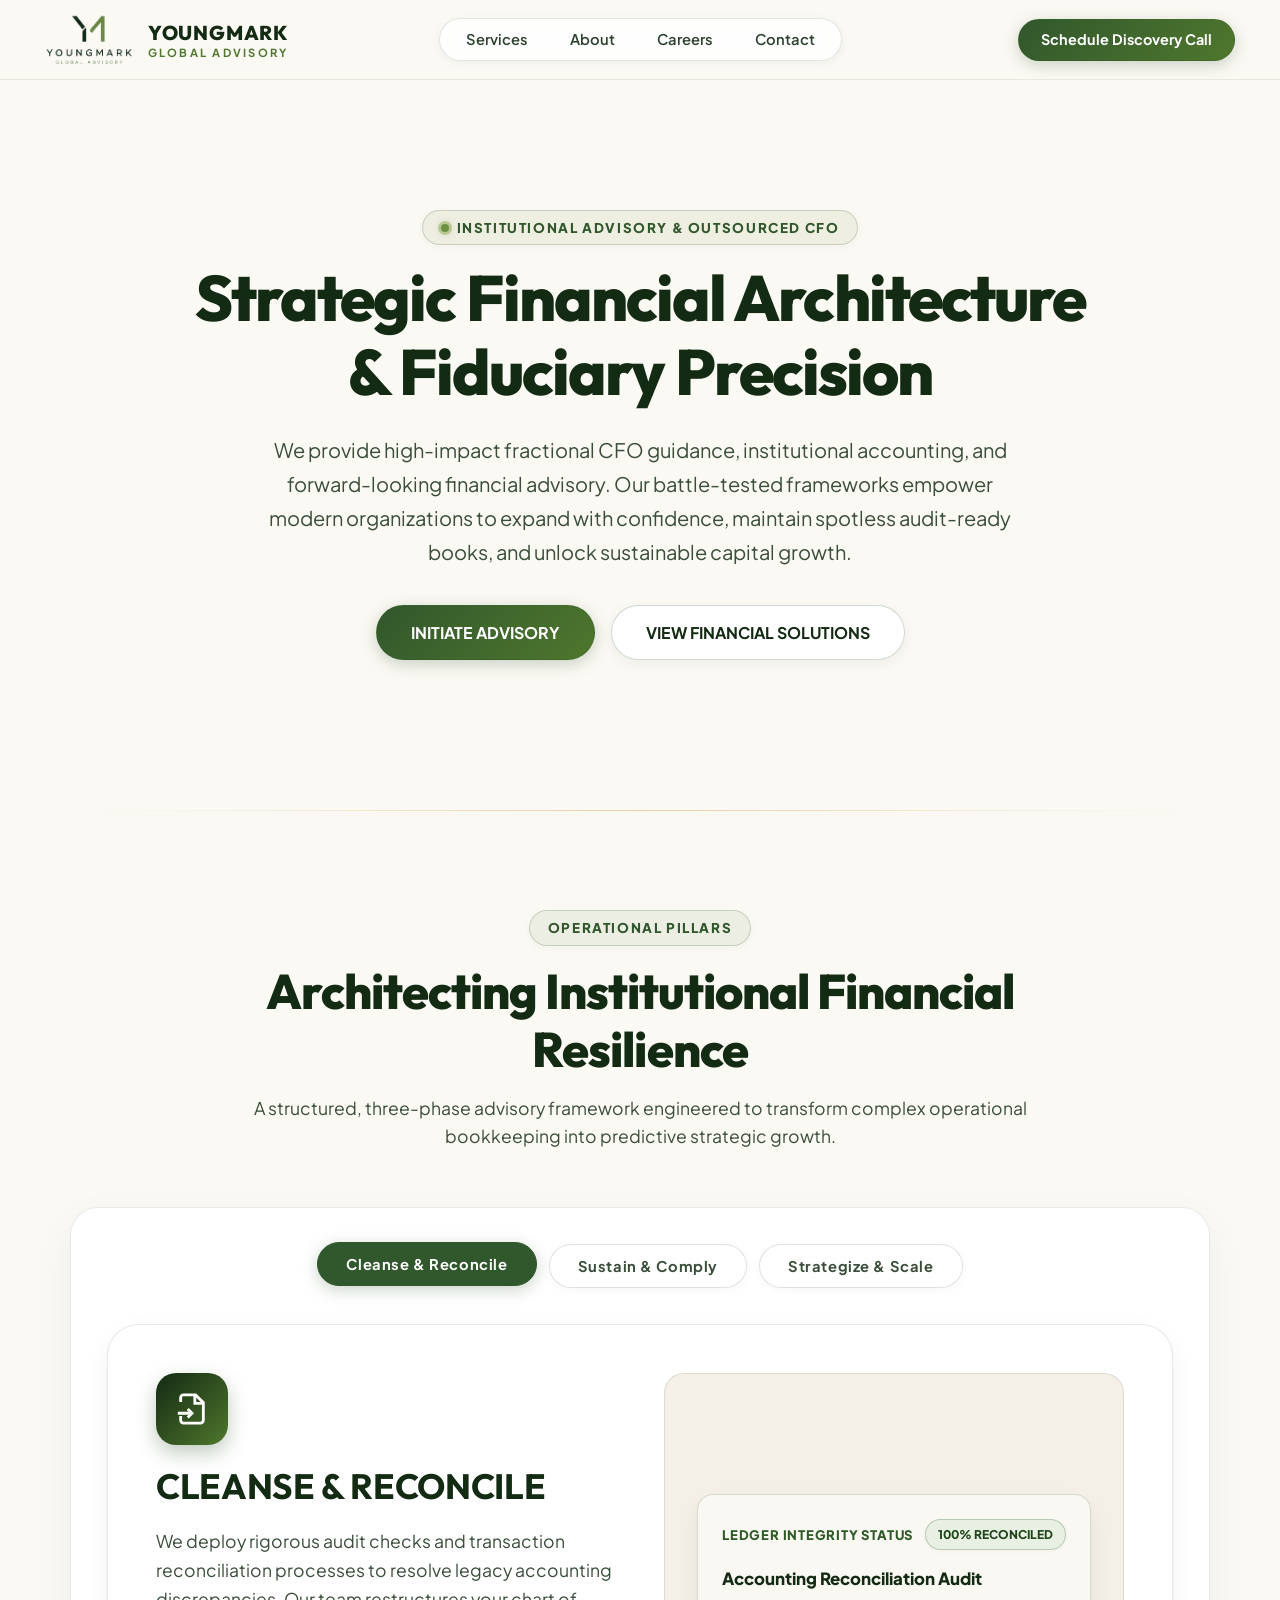
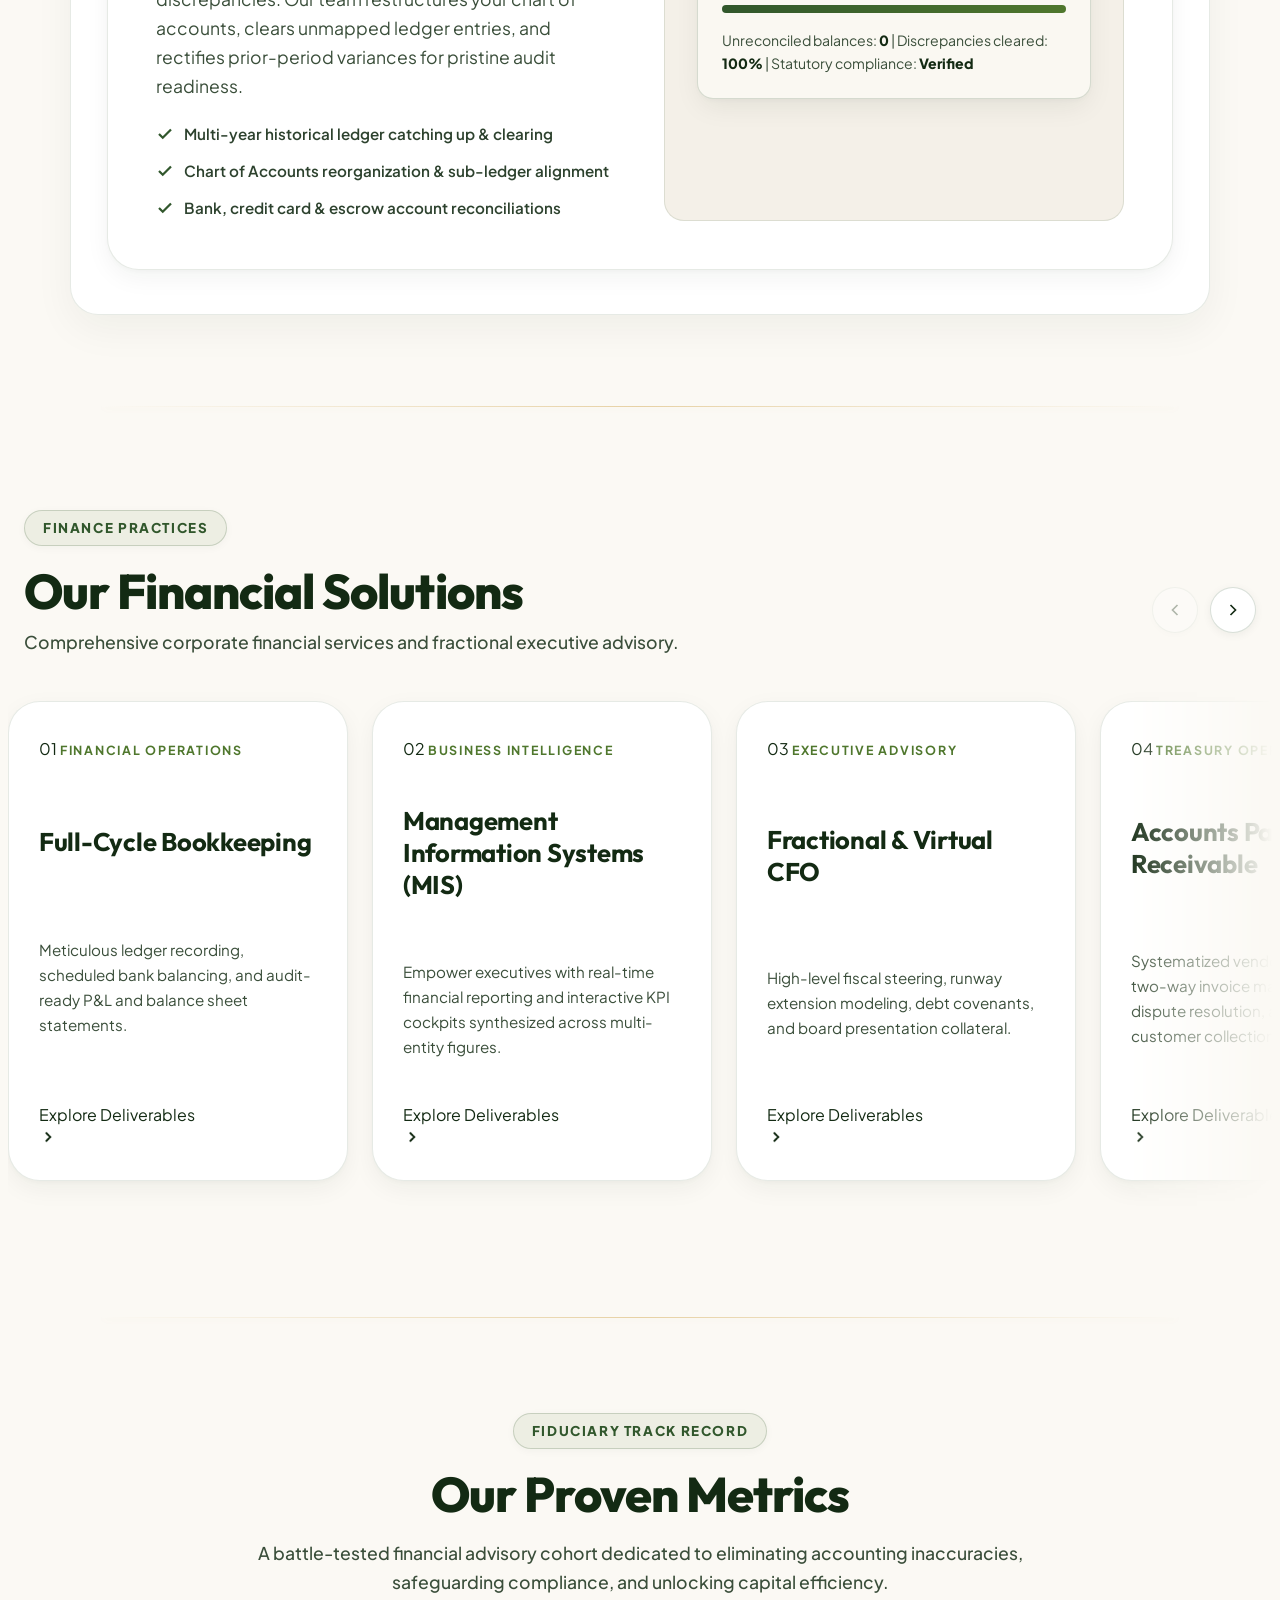
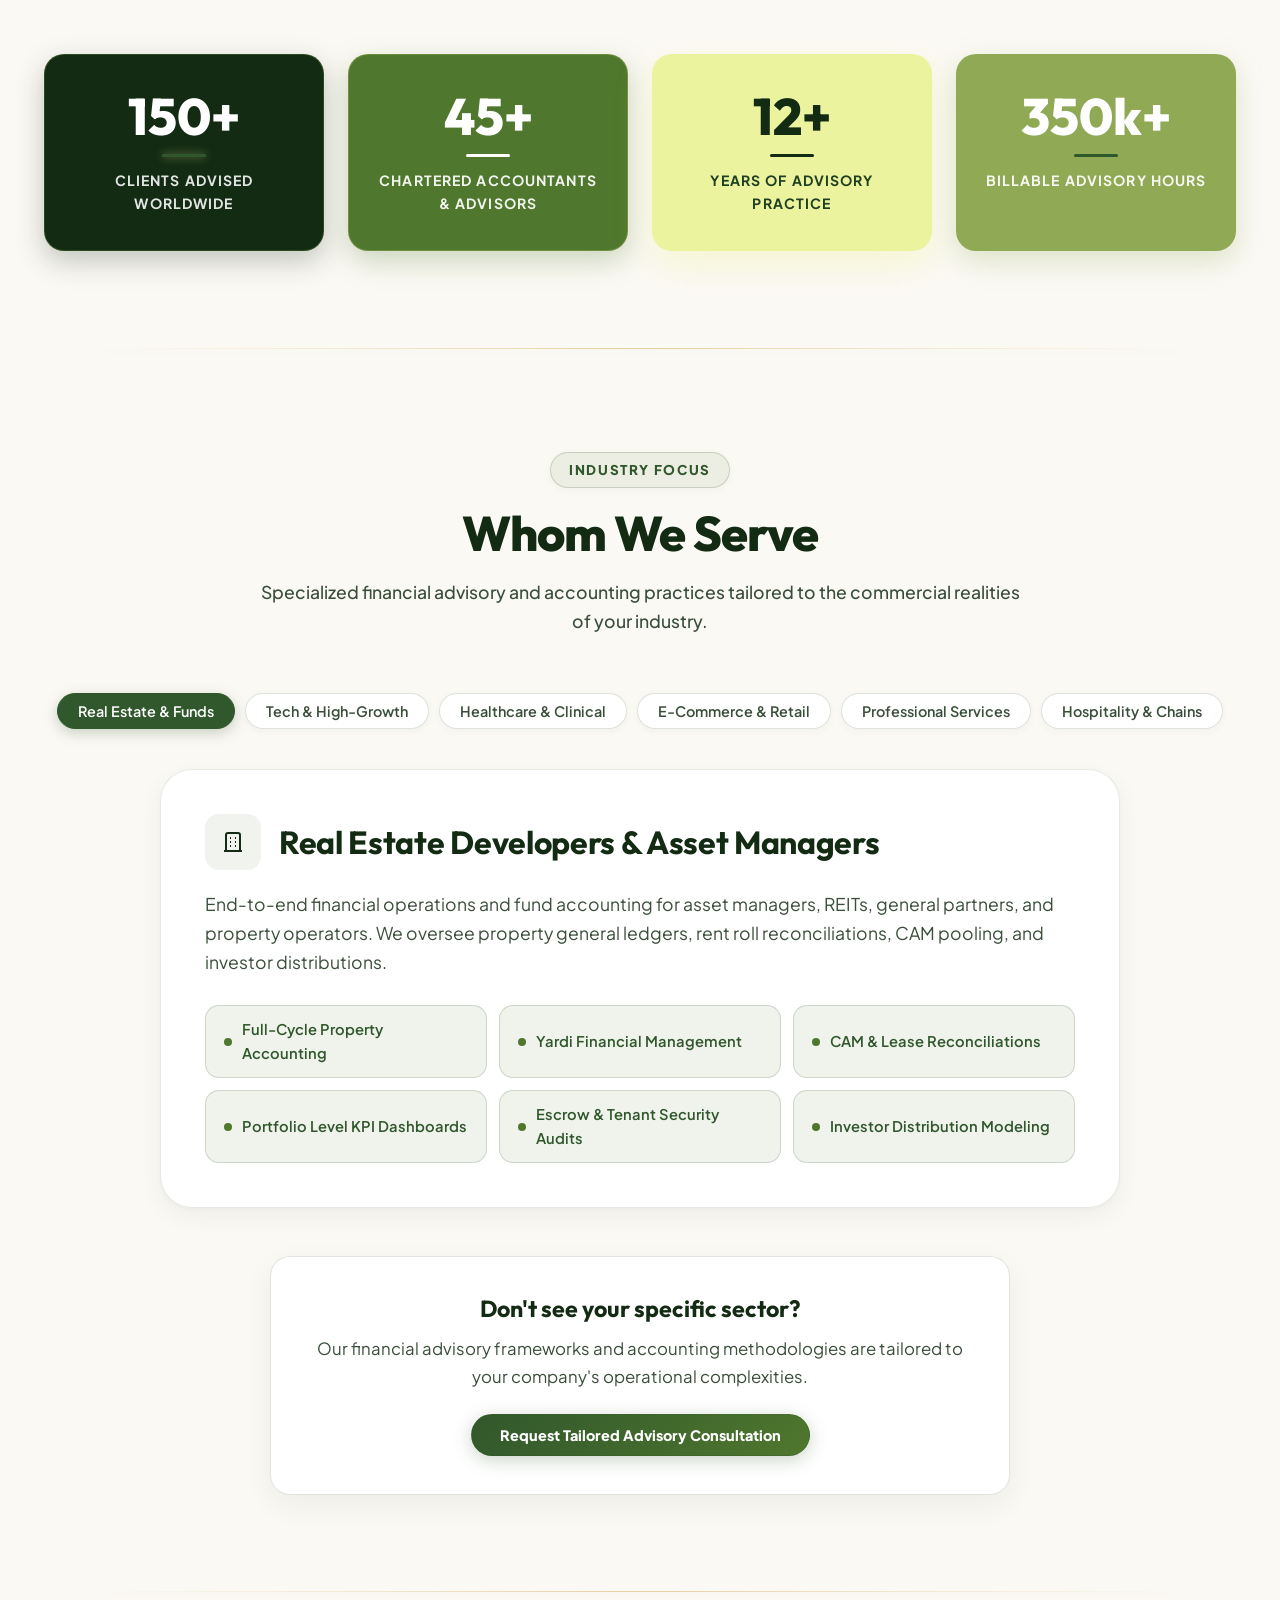
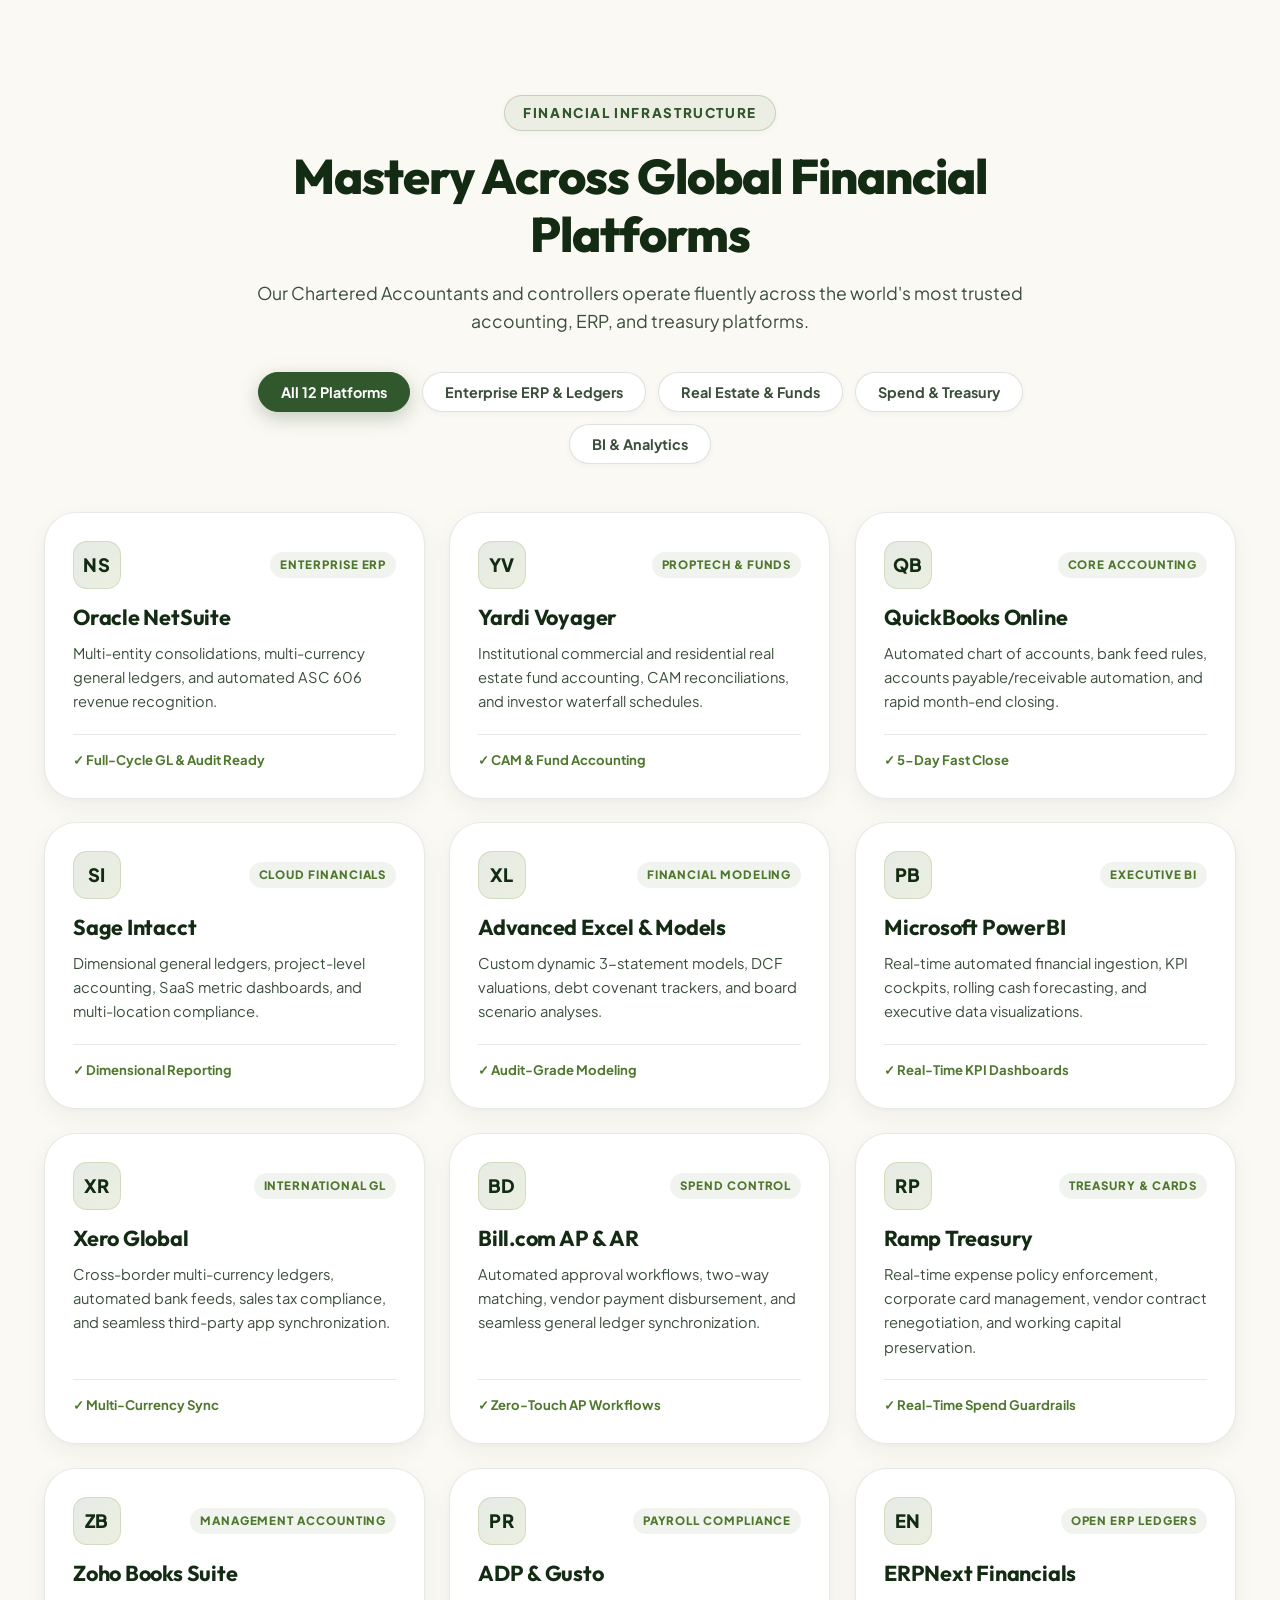
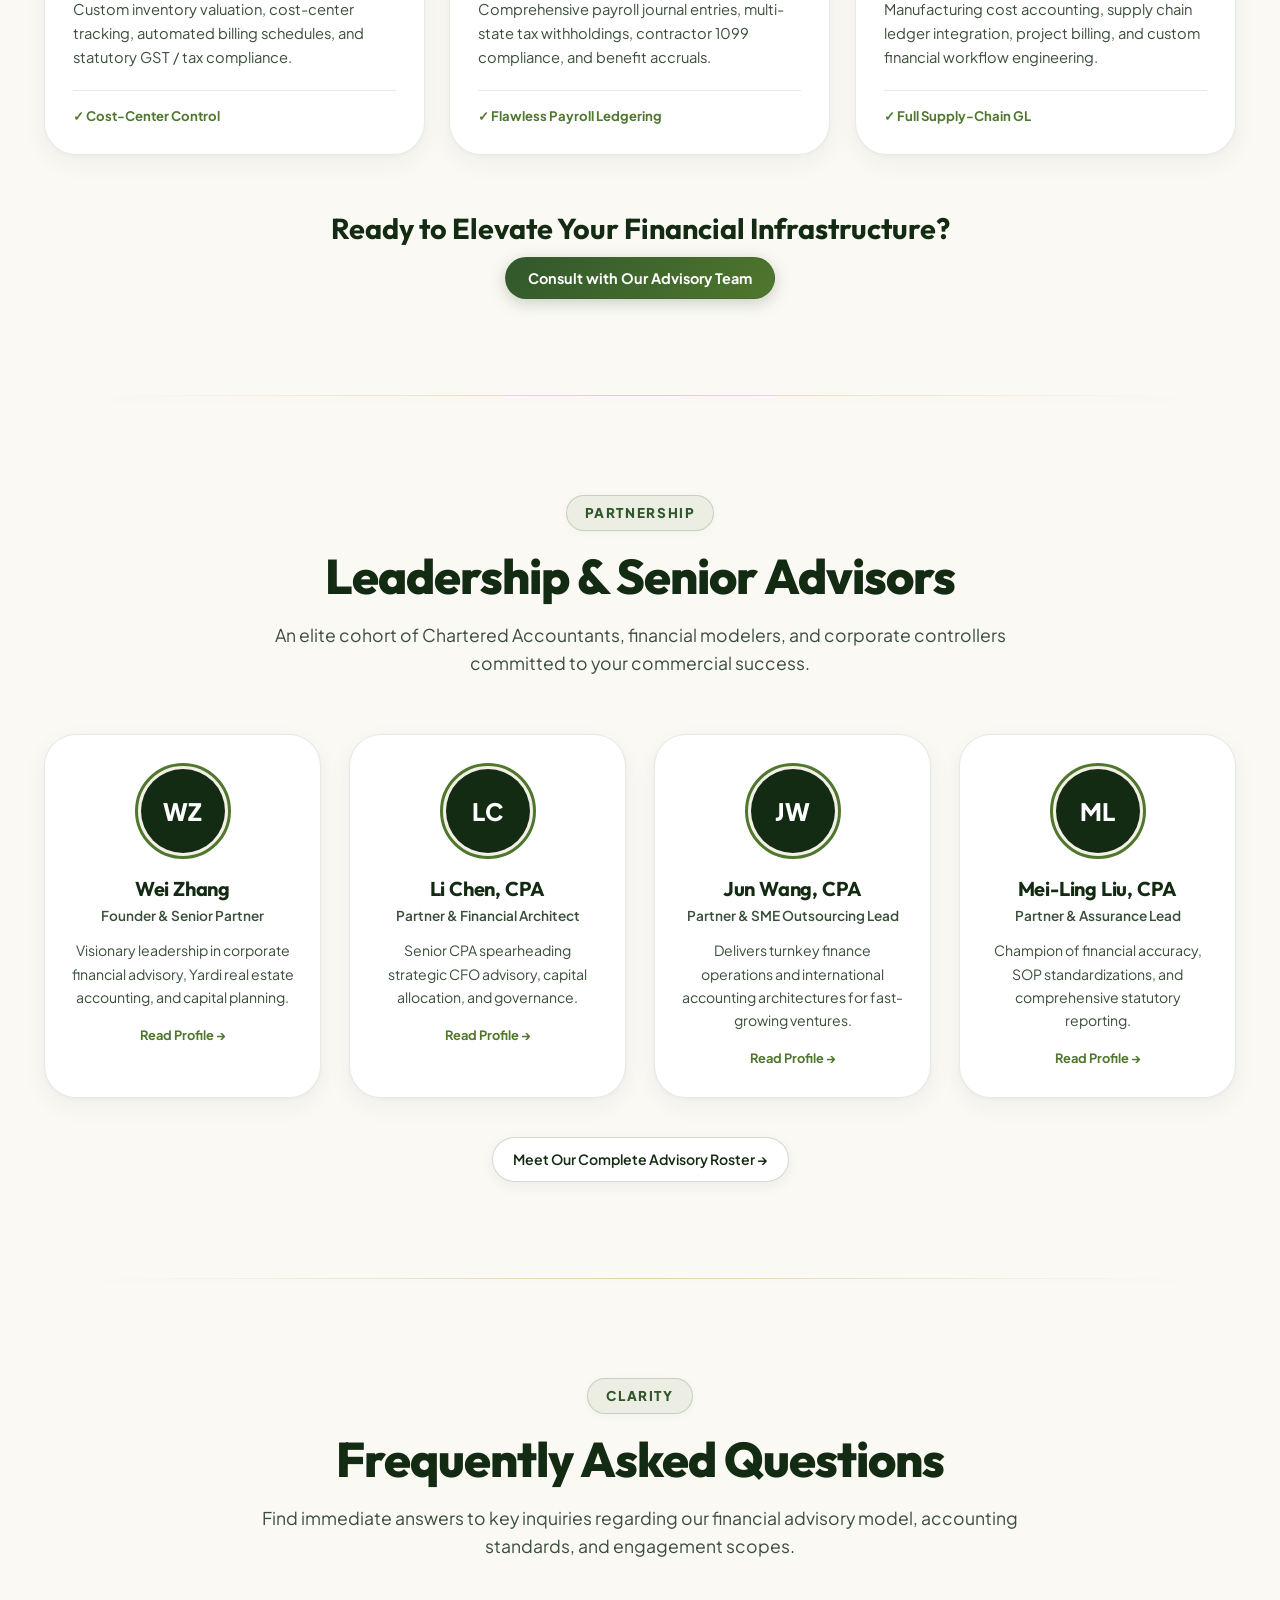
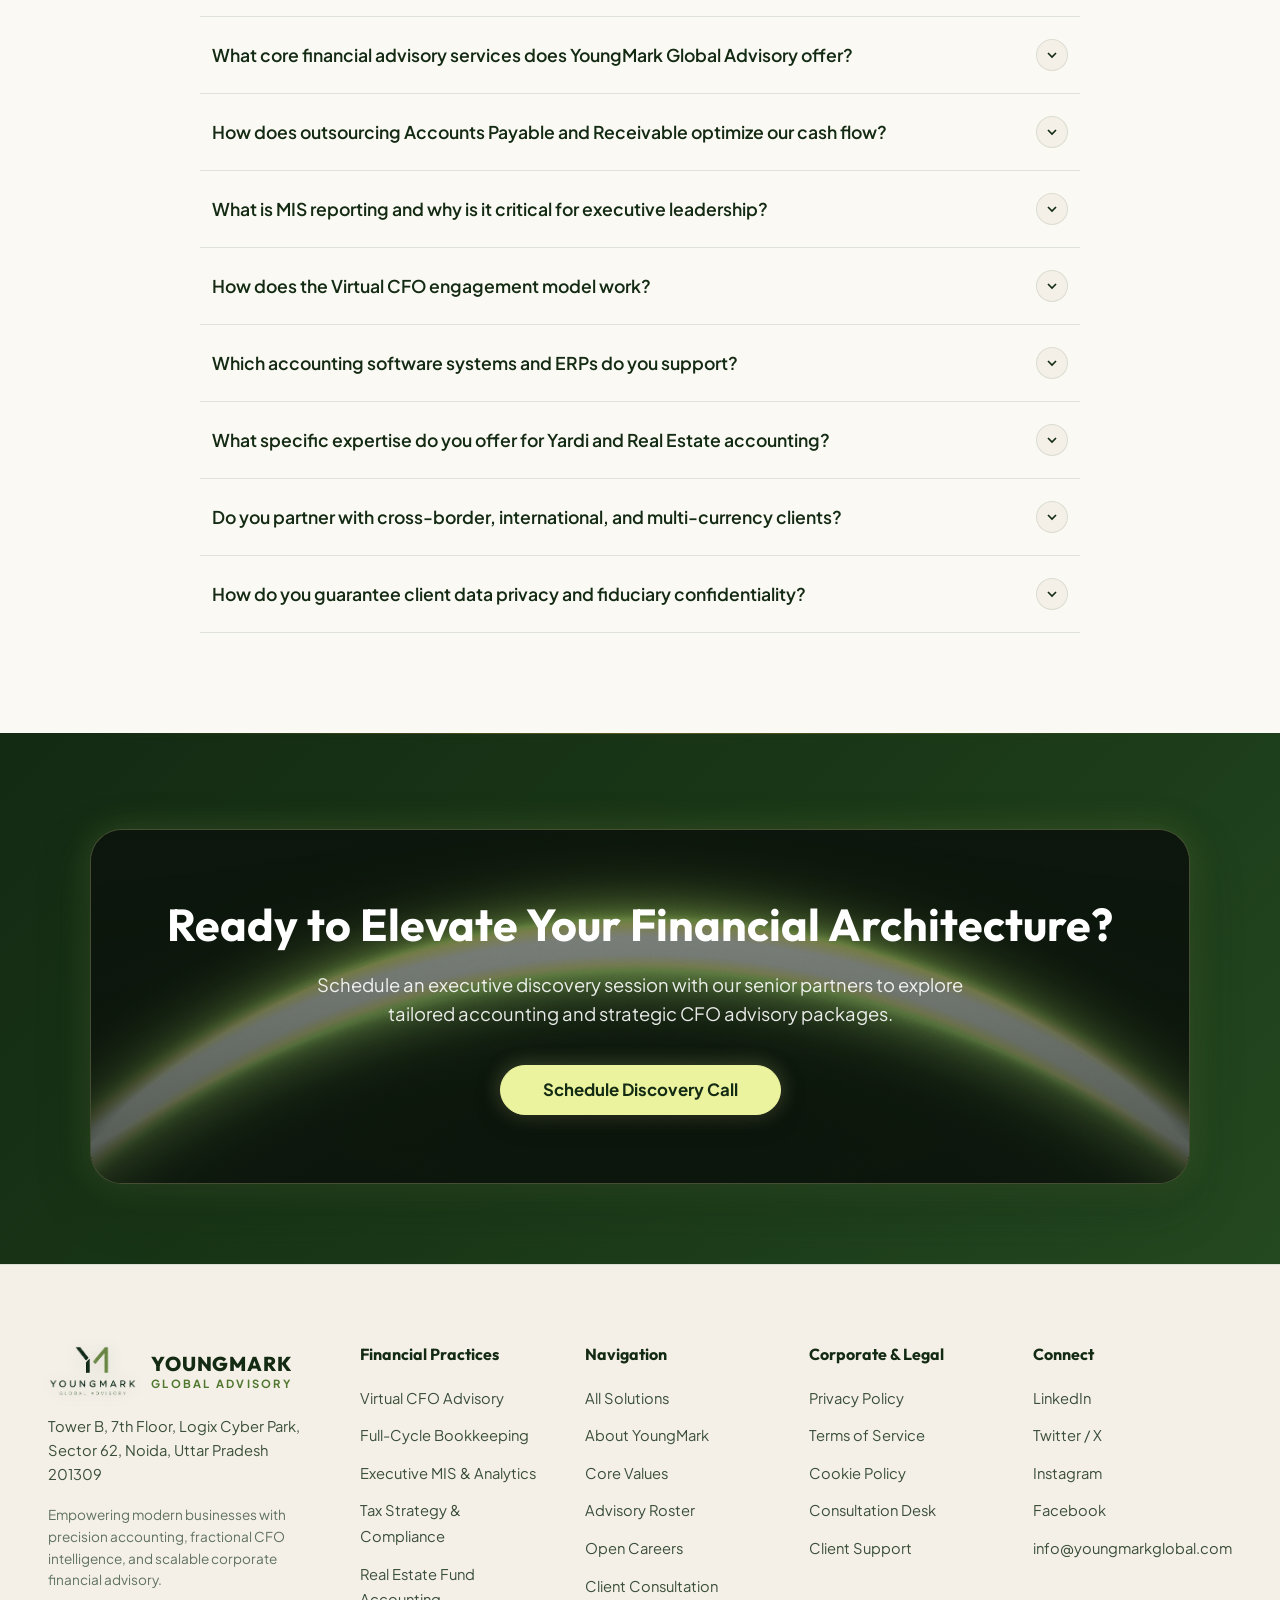
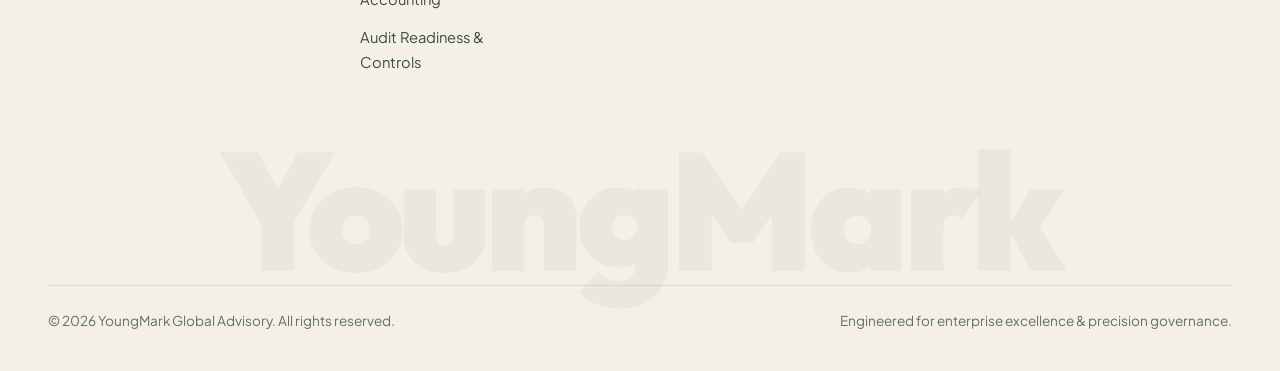
==== commit 72db4fde: "fix(industries): resolve undefined labels on industry tabs and active card header" ====
--- a/index.html
+++ b/index.html
@@ -5,7 +5,7 @@
   <meta name="viewport" content="width=device-width, initial-scale=1.0">
   <title>YoungMark Global Advisory - Strategic Financial Management &amp; Advisory</title>
   <meta name="description" content="YoungMark Global Advisory delivers elite financial consulting, outsourced fractional CFO advisory, full-cycle corporate bookkeeping, MIS analytics, and tax compliance for modern enterprises worldwide.">
-  <link rel="stylesheet" href="css/style.css?v=25.0">
+  <link rel="stylesheet" href="css/style.css?v=26.0">
   <link rel="icon" href="assets/Logo.png" type="image/png">
   <script>
     try {
@@ -971,7 +971,7 @@
     </div>
   </div>
 
-  <script src="js/site-content.js?v=25.0"></script>
-  <script src="js/main.js?v=25.0"></script>
+  <script src="js/site-content.js?v=26.0"></script>
+  <script src="js/main.js?v=26.0"></script>
 </body>
 </html>
--- a/css/style.css
+++ b/css/style.css
@@ -1,5414 +1,5414 @@
-/* ==========================================================================
-   YoungMark Global Advisory - Main Stylesheet
-   Theme: Leafy Green Garden Palette
-   Colors:
-     #132A13 (Deep Forest Dark)
-     #31572C (Kombu Forest Green)
-     #4F772D (Leaf Moss Green)
-     #90A955 (Sage Olive Green)
-     #ECF39E (Pale Lemon / Lime Pastel Cream)
-   ========================================================================== */
-
-@import url('https://fonts.googleapis.com/css2?family=Plus+Jakarta+Sans:wght@300;400;500;600;700;800&family=Outfit:wght@400;500;600;700;800&family=JetBrains+Mono:wght@400;500&display=swap');
-
-:root,
-[data-theme="light"] {
-  /* Leafy Green Garden Palette */
-  --c-dark-green: #132A13;
-  --c-forest-green: #31572C;
-  --c-leaf-green: #4F772D;
-  --c-sage-green: #90A955;
-  --c-lemon-cream: #31572C;
-
-  /* Radiant Liquid Gold Luxury Accents */
-  --c-gold-primary: #C8962E;
-  --c-gold-hover: #D4A017;
-  --c-gold-soft: rgba(200, 150, 46, 0.12);
-  --c-gold-border: rgba(200, 150, 46, 0.30);
-  --c-gold-glow: rgba(200, 150, 46, 0.25);
-
-  /* Prestigious Warm Ivory & Heritage Linen Canvas - Light Theme */
-  --bg-base: #FBF9F4;
-  --bg-primary: #FBF9F4;
-  --bg-surface: #F4F0E8;
-  --bg-secondary: #F4F0E8;
-  --bg-section-glass: rgba(244, 240, 232, 0.85);
-  --bg-tertiary: #EDE8DE;
-  --bg-card: #FFFFFF;
-  --bg-glass: rgba(251, 249, 244, 0.94);
-  --border-glass: rgba(49, 87, 44, 0.12);
-
-  --text-primary: #132A13;
-  --text-secondary: #3A4E3A;
-  --text-muted: #607260;
-  --text-inverse: #FFFFFF;
-
-  --brand-primary: #31572C;
-  --brand-hover: #4F772D;
-  --brand-accent: #31572C;
-  --brand-soft: rgba(79, 119, 45, 0.08);
-  --brand-highlight: #31572C;
-  --brand-highlight-text: #FFFFFF;
-
-  --border-subtle: rgba(49, 87, 44, 0.12);
-  --border-divide: rgba(49, 87, 44, 0.10);
-
-  --shadow-sm: 0 2px 6px rgba(19, 42, 19, 0.04);
-  --shadow-md: 0 8px 24px rgba(19, 42, 19, 0.06);
-  --shadow-lg: 0 16px 38px rgba(19, 42, 19, 0.08);
-  --shadow-glow: 0 0 35px rgba(79, 119, 45, 0.10);
-
-  --radius-sm: 8px;
-  --radius-md: 14px;
-  --radius-lg: 20px;
-  --radius-xl: 32px;
-  --radius-full: 9999px;
-
-  --font-main: 'Plus Jakarta Sans', -apple-system, BlinkMacSystemFont, 'Segoe UI', Roboto, sans-serif;
-  --font-heading: 'Outfit', 'Plus Jakarta Sans', sans-serif;
-  --font-mono: 'JetBrains Mono', monospace;
-
-  --transition: all 0.25s cubic-bezier(0.16, 1, 0.3, 1);
-}
-
-/* Base Resets */
-*,
-*::before,
-*::after {
-  box-sizing: border-box;
-  margin: 0;
-  padding: 0;
-}
-
-html {
-  scroll-behavior: smooth;
-  font-size: 16px;
-  background-color: #FBF9F4;
-  color-scheme: light;
-}
-
-/* ==========================================================================
-   Full-Page Lively Botanical Shifting Gradient (Behind all content except Hero)
-   ========================================================================== */
-body {
-  position: relative;
-  font-family: var(--font-main);
-  background-color: var(--bg-primary);
-  color: var(--text-primary);
-  line-height: 1.6;
-  overflow-x: hidden;
-  transition: color 0.3s ease;
-  -webkit-font-smoothing: antialiased;
-}
-
-/* Subtle Global Atmospheric Light */
-body::before {
-  content: '';
-  position: fixed;
-  inset: -20%;
-  width: 140vw;
-  height: 140vh;
-  z-index: -2;
-  pointer-events: none;
-  background: radial-gradient(circle at 50% 50%, rgba(236, 243, 158, 0.04) 0%, transparent 65%);
-  opacity: 0.5;
-}
-
-@keyframes livelyGradientMesh {
-  0% {
-    transform: translate(0, 0) scale(1) rotate(0deg);
-  }
-
-  33% {
-    transform: translate(4vw, -5vh) scale(1.08) rotate(2deg);
-  }
-
-  66% {
-    transform: translate(-4vw, 4vh) scale(0.96) rotate(-2deg);
-  }
-
-  100% {
-    transform: translate(3vw, 5vh) scale(1.05) rotate(1.5deg);
-  }
-}
-
-/* ==========================================================================
-   Section Stacking Architecture & Background Dot-Grid with Hover Spotlight
-   ========================================================================== */
-header,
-main,
-footer,
-section,
-.site-header {
-  position: relative;
-}
-
-/* ==========================================================================
-   Modern Dot-Matrix & Geometric Grid: Completely Disabled (User Preference)
-   ========================================================================== */
-.matrix-grid-bg,
-.matrix-grid-bg::before,
-.matrix-grid-bg::after,
-.cursor-glow,
-.site-vignette {
-  display: none !important;
-  opacity: 0 !important;
-  visibility: hidden !important;
-  pointer-events: none !important;
-  width: 0 !important;
-  height: 0 !important;
-}
-
-/* Floating Glassmorphic Header & System Overlays (Strictly on TOP of scrolling content) */
-.site-header {
-  position: fixed !important;
-  top: 0 !important;
-  left: 0 !important;
-  right: 0 !important;
-  z-index: 1000 !important;
-}
-
-.scroll-progress-bar {
-  position: fixed !important;
-  z-index: 1001 !important;
-}
-
-.mobile-nav-drawer {
-  position: fixed !important;
-  z-index: 1100 !important;
-}
-
-.modal-backdrop,
-.modal-box {
-  z-index: 2000 !important;
-}
-
-.floating-quick-actions {
-  position: fixed !important;
-  z-index: 900 !important;
-}
-
-/* Ensure all interactive content, containers, and cards layer above grid (z-index 2) but UNDER navbar (z-index 1000) */
-.container,
-.hero-wrapper,
-.hero-content,
-.services-carousel-track,
-.site-footer-inner,
-.service-card,
-.help-card,
-.stat-box,
-.industry-card-active,
-.platform-eco-card,
-.team-member-card,
-.spotlight-card,
-.info-item-card,
-.contact-card-box {
-  position: relative;
-  z-index: 5 !important;
-}
-
-
-
-a {
-  color: inherit;
-  text-decoration: none;
-}
-
-button {
-  font-family: inherit;
-  border: none;
-  background: none;
-  cursor: pointer;
-}
-
-img,
-svg {
-  max-width: 100%;
-  display: block;
-}
-
-.container {
-  max-width: 1240px;
-  margin: 0 auto;
-  padding: 0 24px;
-}
-
-.container-wide {
-  max-width: 1360px;
-  margin: 0 auto;
-  padding: 0 24px;
-}
-
-/* Typography Utilities */
-h1,
-h2,
-h3,
-h4,
-h5,
-h6 {
-  font-family: var(--font-heading);
-  font-weight: 700;
-  line-height: 1.2;
-  color: var(--text-primary);
-}
-
-.text-brand {
-  color: var(--c-leaf-green);
-}
-
-[data-theme="disabled-dark"] .text-brand {
-  color: var(--c-lemon-cream);
-  text-shadow: 0 0 24px rgba(236, 243, 158, 0.35);
-}
-
-.text-gradient {
-  background: linear-gradient(135deg, var(--c-dark-green) 0%, var(--c-forest-green) 50%, var(--c-leaf-green) 100%);
-  -webkit-background-clip: text;
-  -webkit-text-fill-color: transparent;
-}
-
-[data-theme="disabled-dark"] .text-gradient {
-  background: linear-gradient(135deg, #FFFFFF 0%, #D8EAA8 40%, var(--c-lemon-cream) 100%);
-  -webkit-background-clip: text;
-  -webkit-text-fill-color: transparent;
-  filter: drop-shadow(0 2px 14px rgba(236, 243, 158, 0.18));
-}
-
-/* ==========================================================================
-   Section Divider (Completely Disabled - Seamless Edge-to-Edge Transitions)
-   ========================================================================== */
-.divider,
-.section-divider {
-  display: none !important;
-  height: 0 !important;
-  min-height: 0 !important;
-  max-height: 0 !important;
-  margin: 0 !important;
-  padding: 0 !important;
-  border: none !important;
-  background: transparent !important;
-  opacity: 0 !important;
-  visibility: hidden !important;
-  pointer-events: none !important;
-}
-
-section {
-  border: none !important;
-  outline: none !important;
-  box-shadow: none !important;
-  margin: 0 !important;
-}
-
-/* ==========================================================================
-   Navigation Bar (Floating Glassmorphism)
-   ========================================================================== */
-.site-header {
-  position: fixed;
-  top: 0;
-  left: 0;
-  right: 0;
-  height: 80px;
-  z-index: 100;
-  display: flex;
-  align-items: center;
-  justify-content: center;
-  padding: 0 clamp(20px, 3.5vw, 52px);
-  background: rgba(251, 249, 244, 0.92);
-  backdrop-filter: blur(24px);
-  -webkit-backdrop-filter: blur(24px);
-  border-bottom: 1px solid rgba(49, 87, 44, 0.10);
-  transition: var(--transition);
-}
-
-.site-header.scrolled {
-  background: rgba(251, 249, 244, 0.98);
-  box-shadow: 0 10px 30px rgba(19, 42, 19, 0.06);
-}
-
-[data-theme="disabled-dark"] .site-header.scrolled {
-  box-shadow: 0 10px 30px rgba(19, 42, 19, 0.06);
-}
-
-.nav-pill {
-  width: 100%;
-  max-width: 100%;
-  height: 100%;
-  display: grid;
-  grid-template-columns: 1fr auto 1fr;
-  align-items: center;
-  background: transparent;
-  border: none;
-  box-shadow: none;
-  border-radius: 0;
-  padding: 0;
-}
-
-.brand-link {
-  justify-self: start;
-  display: inline-flex;
-  align-items: center;
-  gap: 14px;
-  text-decoration: none;
-}
-
-.brand-logo-img {
-  height: 52px;
-  width: auto;
-  object-fit: contain;
-  filter: drop-shadow(0 2px 8px rgba(19, 42, 19, 0.12));
-  transition: transform 0.25s ease, filter 0.25s ease;
-  display: block;
-  flex-shrink: 0;
-  background: transparent !important;
-}
-
-.brand-logo-img:hover {
-  transform: scale(1.04);
-  filter: drop-shadow(0 4px 12px rgba(19, 42, 19, 0.12));
-}
-
-.brand-text {
-  display: flex;
-  flex-direction: column;
-  justify-content: center;
-  line-height: 1;
-}
-
-.brand-title {
-  font-family: var(--font-heading);
-  font-size: 1.25rem;
-  font-weight: 800;
-  letter-spacing: 0.04em;
-  color: #132A13 !important;
-  line-height: 1.1;
-  margin: 0;
-  padding: 0;
-}
-
-.brand-subtitle {
-  font-size: 0.70rem;
-  letter-spacing: 0.2em;
-  font-weight: 700;
-  color: #4F772D !important;
-  text-transform: uppercase;
-  margin-top: 3px;
-  line-height: 1;
-  padding: 0;
-}
-
-[data-theme="disabled-dark"] .brand-subtitle {
-  color: #4F772D !important;
-}
-
-/* Center Capsule Dock Navigation */
-.nav-links {
-  justify-self: center;
-  display: flex;
-  align-items: center;
-  gap: 6px;
-  list-style: none;
-  background: rgba(255, 255, 255, 0.88);
-  padding: 5px 8px;
-  border-radius: var(--radius-full);
-  border: 1px solid rgba(49, 87, 44, 0.14);
-  box-shadow: 0 2px 10px rgba(19, 42, 19, 0.05);
-  backdrop-filter: blur(12px);
-  margin: 0;
-}
-
-.nav-link {
-  font-size: 0.92rem;
-  font-weight: 600;
-  color: #2D422E;
-  padding: 8px 18px;
-  border-radius: var(--radius-full);
-  transition: all 0.22s cubic-bezier(0.16, 1, 0.3, 1);
-  position: relative;
-  text-decoration: none;
-  display: inline-flex;
-  align-items: center;
-  justify-content: center;
-  line-height: 1;
-  white-space: nowrap;
-}
-
-.nav-link:hover {
-  color: #132A13;
-  background: rgba(79, 119, 45, 0.09);
-  box-shadow: var(--shadow-sm);
-}
-
-.nav-link.active {
-  color: #FFFFFF !important;
-  background: #31572C !important;
-  box-shadow: 0 3px 12px rgba(49, 87, 44, 0.30);
-  font-weight: 700;
-}
-
-[data-theme="disabled-dark"] .nav-link.active {
-  color: #FFFFFF !important;
-  background: #31572C !important;
-}
-
-.nav-actions {
-  justify-self: end;
-  display: flex;
-  align-items: center;
-  gap: 12px;
-}
-
-.btn-cta {
-  display: inline-flex;
-  align-items: center;
-  justify-content: center;
-  gap: 8px;
-  background: linear-gradient(135deg, #31572C, #4F772D);
-  color: #FFFFFF !important;
-  font-size: 0.90rem;
-  font-weight: 700;
-  padding: 10px 22px;
-  min-height: 42px;
-  box-sizing: border-box;
-  border-radius: var(--radius-full);
-  box-shadow: 0 4px 16px rgba(49, 87, 44, 0.25);
-  border: 1px solid rgba(49, 87, 44, 0.25);
-  transition: var(--transition);
-  text-decoration: none;
-  line-height: 1;
-  white-space: nowrap;
-}
-
-.btn-cta:hover {
-  background: linear-gradient(135deg, #132A13, #31572C);
-  box-shadow: 0 6px 22px rgba(19, 42, 19, 0.35);
-  transform: translateY(-2px);
-  border-color: #31572C;
-}
-
-.btn-cta-secondary {
-  display: inline-flex;
-  align-items: center;
-  justify-content: center;
-  gap: 8px;
-  background: #FFFFFF;
-  color: #132A13;
-  border: 1px solid rgba(49, 87, 44, 0.20);
-  font-size: 0.88rem;
-  font-weight: 600;
-  padding: 10px 20px;
-  border-radius: var(--radius-full);
-  transition: var(--transition);
-}
-
-.btn-cta-secondary:hover {
-  background: #F4F0E8;
-  border-color: #4F772D;
-  transform: translateY(-1px);
-}
-
-.mobile-menu-btn {
-  display: none;
-  width: 40px;
-  height: 40px;
-  border-radius: var(--radius-full);
-  align-items: center;
-  justify-content: center;
-  background: #FFFFFF;
-  color: #132A13;
-  border: 1px solid rgba(49, 87, 44, 0.15);
-}
-
-/* Mobile Drawer */
-.mobile-nav-drawer {
-  position: fixed;
-  top: 76px;
-  left: 14px;
-  right: 14px;
-  background: rgba(255, 255, 255, 0.96);
-  backdrop-filter: blur(28px);
-  -webkit-backdrop-filter: blur(28px);
-  border: 1px solid rgba(49, 87, 44, 0.15);
-  border-radius: 20px;
-  box-shadow: 0 20px 48px rgba(19, 42, 19, 0.12);
-  padding: 16px;
-  display: flex;
-  flex-direction: column;
-  gap: 8px;
-  z-index: 999;
-  transform: translateY(-12px) scale(0.98);
-  opacity: 0;
-  pointer-events: none;
-  transition: transform 0.25s cubic-bezier(0.16, 1, 0.3, 1), opacity 0.25s ease;
-  max-height: calc(100vh - 90px);
-  overflow-y: auto;
-}
-
-[data-theme="disabled-dark"] .mobile-nav-drawer {
-  background: rgba(255, 255, 255, 0.96);
-  border: 1px solid rgba(49, 87, 44, 0.15);
-}
-
-.mobile-nav-drawer.open {
-  transform: translateY(0) scale(1);
-  opacity: 1;
-  pointer-events: auto;
-}
-
-.mobile-nav-drawer .nav-link {
-  font-size: 1.05rem;
-  font-weight: 600;
-  color: var(--text-primary) !important;
-  padding: 13px 18px !important;
-  border-radius: 12px !important;
-  border: 1px solid transparent !important;
-  border-bottom: none !important;
-  background: transparent !important;
-  box-shadow: none !important;
-  display: flex;
-  align-items: center;
-  justify-content: space-between;
-  text-decoration: none;
-  transition: all 0.2s ease;
-  width: 100%;
-}
-
-.mobile-nav-drawer .nav-link::after {
-  display: none !important;
-}
-
-.mobile-nav-drawer .nav-link:hover {
-  background: var(--bg-tertiary) !important;
-  color: var(--text-primary) !important;
-  border-color: var(--border-subtle) !important;
-  transform: translateX(3px);
-}
-
-.mobile-nav-drawer .nav-link.active {
-  background: var(--brand-soft) !important;
-  color: var(--c-forest-green) !important;
-  font-weight: 700 !important;
-  border-color: rgba(79, 119, 45, 0.35) !important;
-  box-shadow: none !important;
-}
-
-[data-theme="disabled-dark"] .mobile-nav-drawer .nav-link.active {
-  background: var(--c-lemon-cream) !important;
-  color: #132A13 !important;
-  font-weight: 700 !important;
-  border-color: var(--c-lemon-cream) !important;
-  box-shadow: 0 0 20px rgba(236, 243, 158, 0.40) !important;
-}
-
-.mobile-nav-drawer .btn-cta {
-  margin-top: 8px;
-  padding: 14px 20px;
-  font-size: 1rem;
-  font-weight: 700;
-  text-align: center;
-  border-radius: 9999px;
-  display: block;
-  width: 100%;
-  box-shadow: var(--shadow-brand);
-}
-
-/* ==========================================================================
-   Hero Section with Aceternity Spotlight
-   ========================================================================== */
-/* Hero Section: Stays strictly opaque and above body::before so Dark Hero Arc is 100% untouched */
-.hero-section {
-  position: relative;
-  z-index: 2 !important;
-  min-height: 90vh;
-  display: flex;
-  align-items: center;
-  justify-content: center;
-  padding: 140px 24px 80px;
-  overflow: hidden;
-  background: var(--canvas-bg, #FBF9F4) !important;
-  background-color: var(--canvas-bg, #FBF9F4) !important;
-  transition: background-color 0.8s ease-out !important;
-  color: #132A13 !important;
-}
-
-[data-theme="disabled-dark"] .hero-section {
-  background: #FBF9F4 !important;
-  background-color: #FBF9F4 !important;
-  color: #132A13 !important;
-}
-
-/* Ultravibe and dark aurora layers: completely disabled in light theme */
-.ultravibe-bg-wrapper,
-.ultravibe-gradient-art,
-.ultravibe-torch-shine,
-.ultravibe-cursor-shine,
-.hero-section .spotlight-radial,
-.hero-section .ambient-orb {
-  display: none !important;
-  opacity: 0 !important;
-  visibility: hidden !important;
-  pointer-events: none !important;
-  width: 0 !important;
-  height: 0 !important;
-}
-
-/* Keyframes for Ultravibe-20 Horizon Gradient Animation */
-@keyframes ultravibe-breathe-light {
-  0% {
-    transform: scale(1) translateY(0);
-    filter: brightness(1) saturate(1);
-  }
-
-  50% {
-    transform: scale(1.045) translateY(-10px);
-    filter: brightness(1.04) saturate(1.08);
-  }
-
-  100% {
-    transform: scale(1.02) translateY(6px);
-    filter: brightness(0.98) saturate(1.02);
-  }
-}
-
-@keyframes ultravibe-breathe-dark {
-  0% {
-    transform: scale(1) translateY(0);
-    filter: brightness(1) contrast(1.02);
-  }
-
-  50% {
-    transform: scale(1.055) translateY(-14px);
-    filter: brightness(1.14) contrast(1.08) drop-shadow(0 0 35px rgba(144, 169, 85, 0.35));
-  }
-
-  100% {
-    transform: scale(1.025) translateY(8px);
-    filter: brightness(0.97) contrast(1.01);
-  }
-}
-
-@keyframes ultravibe-aurora-pulse {
-  0% {
-    opacity: 0.45;
-    transform: scaleY(0.92) scaleX(0.96) translateY(4px);
-  }
-
-  50% {
-    opacity: 0.9;
-    transform: scaleY(1.15) scaleX(1.04) translateY(-16px);
-    filter: blur(28px);
-  }
-
-  100% {
-    opacity: 0.55;
-    transform: scaleY(0.98) scaleX(0.98) translateY(2px);
-  }
-}
-
-@keyframes horizon-shimmer-sweep {
-  0% {
-    transform: translateX(-60%) rotate(-1.5deg);
-    opacity: 0;
-  }
-
-  15% {
-    opacity: 0.8;
-  }
-
-  50% {
-    transform: translateX(10%) rotate(-0.5deg);
-    opacity: 0.9;
-  }
-
-  85% {
-    opacity: 0.6;
-  }
-
-  100% {
-    transform: translateX(65%) rotate(0.5deg);
-    opacity: 0;
-  }
-}
-
-.spotlight-radial {
-  position: absolute;
-  top: -10%;
-  left: 50%;
-  transform: translateX(-50%);
-  width: 950px;
-  height: 600px;
-  background: radial-gradient(ellipse at center, rgba(144, 169, 85, 0.25) 0%, rgba(236, 243, 158, 0.15) 35%, rgba(255, 255, 255, 0) 75%);
-  filter: blur(60px);
-  pointer-events: none;
-  z-index: 0;
-  transition: transform 0.2s cubic-bezier(0.16, 1, 0.3, 1);
-}
-
-[data-theme="disabled-dark"] .spotlight-radial {
-  background: radial-gradient(ellipse at center, rgba(79, 119, 45, 0.4) 0%, rgba(236, 243, 158, 0.1) 45%, rgba(0, 0, 0, 0) 80%);
-}
-
-/* Ambient Floating Mesh Orbs */
-.ambient-orb {
-  position: absolute;
-  border-radius: 50%;
-  filter: blur(85px);
-  pointer-events: none;
-  opacity: 0.35;
-  z-index: 1;
-  will-change: transform;
-}
-
-.ambient-orb.orb-1 {
-  width: 480px;
-  height: 480px;
-  top: 5%;
-  left: -5%;
-  background: radial-gradient(circle, rgba(79, 119, 45, 0.35) 0%, rgba(144, 169, 85, 0.15) 60%, transparent 100%);
-  animation: float-orb-1 15s ease-in-out infinite alternate;
-}
-
-.ambient-orb.orb-2 {
-  width: 520px;
-  height: 520px;
-  bottom: 0%;
-  right: -5%;
-  background: radial-gradient(circle, rgba(236, 243, 158, 0.3) 0%, rgba(144, 169, 85, 0.12) 55%, transparent 100%);
-  animation: float-orb-2 19s ease-in-out infinite alternate;
-}
-
-.ambient-orb.orb-3 {
-  width: 350px;
-  height: 350px;
-  top: 45%;
-  right: 25%;
-  background: radial-gradient(circle, rgba(49, 87, 44, 0.28) 0%, rgba(79, 119, 45, 0.1) 60%, transparent 100%);
-  animation: float-orb-3 13s ease-in-out infinite alternate;
-}
-
-[data-theme="disabled-dark"] .ambient-orb {
-  opacity: 0.45;
-}
-
-.hero-content {
-  position: relative;
-  z-index: 2;
-  max-width: 900px;
-  text-align: center;
-  margin: 0 auto;
-}
-
-.badge-pill {
-  display: inline-flex;
-  align-items: center;
-  gap: 8px;
-  padding: 8px 20px;
-  border-radius: var(--radius-full);
-  background: var(--brand-soft);
-  border: 1px solid var(--border-glass);
-  font-size: 0.85rem;
-  font-weight: 600;
-  color: var(--c-forest-green);
-  margin-bottom: 24px;
-  animation: float-gentle 5s ease-in-out infinite;
-  box-shadow: 0 4px 16px rgba(49, 87, 44, 0.08);
-  backdrop-filter: blur(10px);
-  -webkit-backdrop-filter: blur(10px);
-}
-
-[data-theme="disabled-dark"] .badge-pill {
-  color: var(--c-lemon-cream);
-  background: rgba(144, 169, 85, 0.14);
-}
-
-.badge-dot {
-  width: 8px;
-  height: 8px;
-  border-radius: var(--radius-full);
-  background-color: var(--c-leaf-green);
-  position: relative;
-}
-
-.badge-dot::after {
-  content: '';
-  position: absolute;
-  inset: -3px;
-  border-radius: var(--radius-full);
-  background-color: var(--c-sage-green);
-  opacity: 0.5;
-  animation: pulse-ring 2s infinite;
-}
-
-.hero-title {
-  font-size: clamp(2.4rem, 5vw, 4.2rem);
-  font-weight: 800;
-  letter-spacing: -0.03em;
-  margin-bottom: 24px;
-  line-height: 1.15;
-}
-
-.hero-description {
-  font-size: clamp(1rem, 1.8vw, 1.25rem);
-  color: var(--text-secondary);
-  max-width: 760px;
-  margin: 0 auto 36px;
-  line-height: 1.7;
-}
-
-.hero-actions {
-  display: flex;
-  align-items: center;
-  justify-content: center;
-  gap: 16px;
-  flex-wrap: wrap;
-}
-
-.btn-hero-primary {
-  padding: 14px 34px;
-  font-size: 1rem;
-  font-weight: 700;
-  border-radius: var(--radius-full);
-  background: linear-gradient(135deg, var(--c-forest-green), var(--c-leaf-green));
-  color: #FFFFFF;
-  box-shadow: 0 10px 25px rgba(49, 87, 44, 0.35);
-  transition: var(--transition);
-}
-
-.btn-hero-primary:hover {
-  background: linear-gradient(135deg, var(--c-dark-green), var(--c-forest-green));
-  transform: translateY(-2px);
-  box-shadow: 0 14px 32px rgba(19, 42, 19, 0.45);
-}
-
-.btn-hero-secondary {
-  padding: 14px 34px;
-  font-size: 1rem;
-  font-weight: 700;
-  border-radius: var(--radius-full);
-  background: var(--bg-card);
-  color: var(--text-primary);
-  border: 1px solid var(--border-subtle);
-  box-shadow: var(--shadow-sm);
-  transition: var(--transition);
-}
-
-.btn-hero-secondary:hover {
-  background: var(--bg-tertiary);
-  border-color: var(--c-sage-green);
-  transform: translateY(-2px);
-}
-
-/* ==========================================================================
-   Subpage Hero Section (All Secondary Pages)
-   ========================================================================== */
-.subpage-hero {
-  position: relative;
-  width: 100%;
-  background-color: var(--bg-primary) !important;
-  overflow: hidden;
-  padding: 160px 24px 80px;
-  text-align: center;
-}
-
-.subpage-hero::before {
-  display: none !important;
-}
-
-.subpage-hero h1 {
-  font-size: clamp(2.2rem, 4.2vw, 3.4rem);
-  font-weight: 800;
-  letter-spacing: -0.025em;
-  line-height: 1.2;
-  margin-bottom: 20px;
-  color: #132A13 !important;
-  max-width: 900px;
-  margin-left: auto;
-  margin-right: auto;
-  position: relative !important;
-  z-index: 10 !important;
-  text-shadow: none !important;
-}
-
-.subpage-hero h1 .text-gradient {
-  color: #31572C !important;
-  background: linear-gradient(135deg, #132A13 0%, #31572C 50%, #4F772D 100%) !important;
-  -webkit-background-clip: text !important;
-  -webkit-text-fill-color: transparent !important;
-  text-shadow: none !important;
-  filter: none !important;
-}
-
-.subpage-hero p {
-  font-size: clamp(1rem, 1.6vw, 1.15rem);
-  color: #3A4E3A !important;
-  max-width: 740px;
-  margin: 0 auto;
-  line-height: 1.7;
-  position: relative !important;
-  z-index: 10 !important;
-  text-shadow: none !important;
-}
-
-.subpage-hero .badge-pill {
-  color: #31572C !important;
-  background: rgba(79, 119, 45, 0.08) !important;
-  border: 1px solid rgba(49, 87, 44, 0.20) !important;
-  position: relative !important;
-  z-index: 10 !important;
-  box-shadow: 0 4px 16px rgba(19, 42, 19, 0.06) !important;
-  margin-bottom: 24px !important;
-}
-
-/* ==========================================================================
-   Section Headers
-   ========================================================================== */
-.section-header {
-  text-align: center;
-  max-width: 780px;
-  margin: 0 auto 56px;
-  position: relative !important;
-  z-index: 10 !important;
-}
-
-.section-tag {
-  display: inline-flex;
-  align-items: center;
-  font-size: 0.84rem;
-  font-weight: 800;
-  letter-spacing: 0.12em;
-  text-transform: uppercase;
-  color: #132A13;
-  background: rgba(19, 42, 19, 0.08);
-  border: 1.5px solid rgba(19, 42, 19, 0.28);
-  padding: 6px 18px;
-  border-radius: var(--radius-full);
-  box-shadow: 0 2px 8px rgba(19, 42, 19, 0.06);
-  margin-bottom: 16px;
-  position: relative !important;
-  z-index: 10 !important;
-}
-
-.section-title {
-  font-size: clamp(2rem, 3.8vw, 3.2rem);
-  font-weight: 800;
-  letter-spacing: -0.02em;
-  margin-bottom: 16px;
-  position: relative !important;
-  z-index: 10 !important;
-}
-
-.section-subtitle {
-  font-size: 1.1rem;
-  color: var(--text-secondary);
-  line-height: 1.6;
-  position: relative !important;
-  z-index: 10 !important;
-}
-
-/* ==========================================================================
-   "How We Help" Interactive Showcase
-   ========================================================================== */
-.how-we-help-section {
-  padding: 96px 0;
-  background-color: var(--bg-secondary);
-}
-
-.help-showcase-container {
-  max-width: 1100px;
-  margin: 0 auto;
-}
-
-.help-tabs-nav {
-  display: flex;
-  justify-content: center;
-  gap: 12px;
-  margin-bottom: 36px;
-}
-
-.help-tab-btn {
-  padding: 10px 24px;
-  border-radius: var(--radius-full);
-  font-weight: 600;
-  font-size: 0.95rem;
-  color: var(--text-secondary);
-  background: var(--bg-card);
-  border: 1px solid var(--border-subtle);
-  transition: var(--transition);
-}
-
-.help-tab-btn.active,
-.help-tab-btn:hover {
-  background: var(--c-forest-green);
-  color: #FFFFFF;
-  border-color: var(--c-forest-green);
-  box-shadow: 0 4px 14px rgba(49, 87, 44, 0.25);
-}
-
-.help-card-stage {
-  position: relative;
-  min-height: 440px;
-}
-
-.help-card {
-  display: none;
-  background: linear-gradient(135deg, rgba(79, 119, 45, 0.08) 0%, rgba(144, 169, 85, 0.15) 100%), var(--bg-card);
-  border: 1px solid var(--border-glass);
-  border-radius: var(--radius-xl);
-  padding: 48px;
-  box-shadow: var(--shadow-lg);
-  animation: fadeIn 0.4s ease-out;
-}
-
-.help-card.active {
-  display: grid;
-  grid-template-columns: 1fr 1fr;
-  gap: 48px;
-  align-items: center;
-}
-
-.help-card-left {
-  display: flex;
-  flex-direction: column;
-  gap: 20px;
-}
-
-.help-icon-box {
-  width: 72px;
-  height: 72px;
-  border-radius: var(--radius-lg);
-  background: linear-gradient(135deg, var(--c-forest-green), var(--c-leaf-green));
-  color: #FFFFFF;
-  display: flex;
-  align-items: center;
-  justify-content: center;
-  box-shadow: 0 8px 20px rgba(49, 87, 44, 0.3);
-}
-
-.help-card-title {
-  font-size: 2.2rem;
-  font-weight: 800;
-  letter-spacing: -0.01em;
-}
-
-.help-card-text {
-  font-size: 1.1rem;
-  color: var(--text-secondary);
-  line-height: 1.7;
-}
-
-.help-checklist {
-  list-style: none;
-  display: flex;
-  flex-direction: column;
-  gap: 12px;
-}
-
-.help-checklist li {
-  display: flex;
-  align-items: center;
-  gap: 10px;
-  font-size: 0.95rem;
-  font-weight: 600;
-  color: var(--text-primary);
-}
-
-.help-checklist li svg {
-  color: var(--c-leaf-green);
-  flex-shrink: 0;
-}
-
-.help-card-visual {
-  position: relative;
-  background: var(--bg-secondary);
-  border: 1px solid var(--border-subtle);
-  border-radius: var(--radius-lg);
-  padding: 32px;
-  height: 100%;
-  min-height: 320px;
-  display: flex;
-  flex-direction: column;
-  justify-content: center;
-  overflow: hidden;
-}
-
-/* ==========================================================================
-   "Our Services" Carousel Section
-   ========================================================================== */
-.services-section {
-  padding: 96px 0;
-  position: relative;
-}
-
-.carousel-controls {
-  display: flex;
-  align-items: center;
-  justify-content: flex-end;
-  gap: 12px;
-  margin-bottom: 24px;
-}
-
-.carousel-btn {
-  width: 46px;
-  height: 46px;
-  border-radius: var(--radius-full);
-  background: var(--bg-card);
-  border: 1px solid var(--border-subtle);
-  color: var(--text-primary);
-  display: flex;
-  align-items: center;
-  justify-content: center;
-  cursor: pointer;
-  box-shadow: var(--shadow-sm);
-  transition:
-    transform 0.3s cubic-bezier(0.16, 1, 0.3, 1),
-    background 0.25s ease,
-    border-color 0.25s ease,
-    box-shadow 0.3s ease,
-    color 0.25s ease;
-}
-
-.carousel-btn:hover:not(:disabled) {
-  transform: translateY(-2px) scale(1.08);
-  background: var(--c-forest-green);
-  color: var(--c-lemon-cream);
-  border-color: var(--c-sage-green);
-  box-shadow: 0 8px 22px rgba(49, 87, 44, 0.35);
-}
-
-.carousel-btn:active:not(:disabled) {
-  transform: translateY(0) scale(0.94);
-  transition-duration: 0.1s;
-}
-
-.carousel-btn:disabled {
-  opacity: 0.32;
-  cursor: not-allowed;
-  transform: none !important;
-  box-shadow: none !important;
-}
-
-[data-theme="disabled-dark"] .carousel-btn {
-  border-color: rgba(144, 169, 85, 0.25);
-  background: rgba(19, 42, 19, 0.7);
-}
-
-[data-theme="disabled-dark"] .carousel-btn:hover:not(:disabled) {
-  background: var(--c-leaf-green);
-  border-color: var(--c-lemon-cream);
-  box-shadow: 0 8px 24px rgba(144, 169, 85, 0.4);
-}
-
-.services-carousel-track {
-  display: flex;
-  gap: 24px;
-  overflow-x: auto;
-  scroll-behavior: smooth;
-  padding: 24px 28px 40px 12px;
-  margin: -16px -16px 0;
-  scrollbar-width: none;
-  -webkit-overflow-scrolling: touch;
-  scroll-snap-type: x mandatory;
-  /* Feathered edge gradient mask to softly dissolve peek-out cards instead of hard cutting */
-  -webkit-mask-image: linear-gradient(to right, #000 0%, #000 calc(100% - 150px), transparent 100%);
-  mask-image: linear-gradient(to right, #000 0%, #000 calc(100% - 150px), transparent 100%);
-  cursor: grab;
-  user-select: none;
-  -webkit-user-select: none;
-  transition: -webkit-mask-image 0.35s ease, mask-image 0.35s ease;
-}
-
-.services-carousel-track::-webkit-scrollbar {
-  display: none;
-}
-
-.services-carousel-track:active,
-.services-carousel-track.is-dragging {
-  cursor: grabbing;
-  scroll-behavior: auto;
-  scroll-snap-type: none;
-}
-
-/* Dynamic Edge Fade Mask States */
-.services-carousel-track.mask-both {
-  -webkit-mask-image: linear-gradient(to right, transparent 0%, #000 80px, #000 calc(100% - 140px), transparent 100%);
-  mask-image: linear-gradient(to right, transparent 0%, #000 80px, #000 calc(100% - 140px), transparent 100%);
-}
-
-.services-carousel-track.mask-end {
-  -webkit-mask-image: linear-gradient(to right, transparent 0%, #000 80px, #000 100%);
-  mask-image: linear-gradient(to right, transparent 0%, #000 80px, #000 100%);
-}
-
-.services-carousel-track.mask-none {
-  -webkit-mask-image: none;
-  mask-image: none;
-}
-
-/* Service Card Core */
-.service-card {
-  flex: 0 0 340px;
-  height: 480px;
-  background: var(--bg-card);
-  border: 1px solid var(--border-subtle);
-  border-radius: var(--radius-xl);
-  overflow: hidden;
-  position: relative;
-  box-shadow: var(--shadow-sm);
-  display: flex;
-  flex-direction: column;
-  justify-content: space-between;
-  padding: 34px 30px;
-  scroll-snap-align: start;
-  cursor: pointer;
-  transform-style: preserve-3d;
-  will-change: transform, box-shadow;
-  transition:
-    transform 0.45s cubic-bezier(0.16, 1, 0.3, 1),
-    box-shadow 0.45s cubic-bezier(0.16, 1, 0.3, 1),
-    border-color 0.35s ease,
-    background 0.35s ease;
-}
-
-/* Hover Lift & Active Spring Physics (Fallback when JS tilt is inactive) */
-.service-card:hover {
-  transform: translateY(-8px) scale(1.015);
-  border-color: rgba(236, 243, 158, 0.35);
-  box-shadow:
-    0 28px 58px -12px rgba(0, 0, 0, 0.90),
-    0 0 36px rgba(236, 243, 158, 0.22),
-    inset 0 1px 0 rgba(236, 243, 158, 0.45);
-}
-
-.service-card:active {
-  transform: translateY(-2px) scale(0.995);
-  transition-duration: 0.12s;
-}
-
-/* Service Card Hover Elevation Glow */
-[data-theme="disabled-dark"] .service-card:hover {
-  box-shadow:
-    0 28px 58px -12px rgba(0, 0, 0, 0.90),
-    0 0 36px rgba(236, 243, 158, 0.22),
-    inset 0 1px 0 rgba(236, 243, 158, 0.45);
-}
-
-/* Ambient Radial Top-Right Glow Bloom */
-.service-card-bg-glow {
-  position: absolute;
-  top: -15px;
-  right: -15px;
-  width: 220px;
-  height: 220px;
-  background: radial-gradient(circle, var(--c-gold-glow) 0%, rgba(236, 243, 158, 0.12) 40%, transparent 70%);
-  pointer-events: none;
-  border-radius: 50%;
-  opacity: 0.6;
-  transition: opacity 0.5s ease, transform 0.55s cubic-bezier(0.16, 1, 0.3, 1);
-  transform: scale(1);
-}
-
-.service-card:hover .service-card-bg-glow {
-  opacity: 1;
-  transform: scale(1.35) translate(-10px, 10px);
-}
-
-/* Category Tag Micro-Interaction */
-.service-category {
-  font-size: 0.78rem;
-  font-weight: 700;
-  letter-spacing: 0.14em;
-  text-transform: uppercase;
-  color: var(--c-sage-green);
-  margin-bottom: 10px;
-  transition: color 0.3s ease, letter-spacing 0.3s cubic-bezier(0.16, 1, 0.3, 1);
-}
-
-.service-card:hover .service-category,
-[data-theme="disabled-dark"] .service-card:hover .service-category {
-  color: var(--c-lemon-cream);
-  letter-spacing: 0.17em;
-}
-
-/* Service Title Fluid Micro-Interaction */
-.service-title {
-  font-size: 1.6rem;
-  font-weight: 700;
-  line-height: 1.25;
-  margin-bottom: 14px;
-  transition: color 0.3s ease;
-}
-
-[data-theme="disabled-dark"] .service-card:hover .service-title {
-  color: #FFFFFF;
-}
-
-.service-brief {
-  font-size: 0.95rem;
-  color: var(--text-secondary);
-  line-height: 1.6;
-  transition: color 0.3s ease;
-}
-
-[data-theme="disabled-dark"] .service-card:hover .service-brief {
-  color: rgba(255, 255, 255, 0.85);
-}
-
-/* Card Footer */
-.service-card-footer {
-  display: flex;
-  align-items: center;
-  justify-content: space-between;
-  margin-top: auto;
-  padding-top: 24px;
-  border-top: 1px solid var(--border-subtle);
-  transition: border-color 0.35s ease;
-}
-
-[data-theme="disabled-dark"] .service-card-footer {
-  border-top-color: rgba(144, 169, 85, 0.16);
-}
-
-.service-card:hover .service-card-footer {
-  border-top-color: rgba(144, 169, 85, 0.35);
-}
-
-/* Link & Arrow Glide */
-.service-learn-more {
-  font-size: 0.88rem;
-  font-weight: 700;
-  color: var(--c-forest-green);
-  display: flex;
-  align-items: center;
-  gap: 6px;
-  transition: color 0.3s ease, gap 0.35s cubic-bezier(0.16, 1, 0.3, 1);
-}
-
-.service-learn-more svg {
-  transition: transform 0.35s cubic-bezier(0.16, 1, 0.3, 1), stroke 0.3s ease;
-}
-
-[data-theme="disabled-dark"] .service-learn-more {
-  color: var(--c-lemon-cream);
-}
-
-.service-card:hover .service-learn-more {
-  gap: 12px;
-}
-
-.service-card:hover .service-learn-more svg {
-  transform: translateX(6px);
-}
-
-[data-theme="disabled-dark"] .service-card:hover .service-learn-more {
-  color: #FFFFFF;
-}
-
-/* Icon Bubble Elevation & Rotation Glow */
-.service-icon-bubble {
-  width: 50px;
-  height: 50px;
-  border-radius: 16px;
-  background: var(--brand-soft);
-  color: var(--c-forest-green);
-  display: flex;
-  align-items: center;
-  justify-content: center;
-  border: 1px solid rgba(144, 169, 85, 0.18);
-  transition:
-    transform 0.45s cubic-bezier(0.16, 1, 0.3, 1),
-    background 0.35s ease,
-    border-color 0.35s ease,
-    box-shadow 0.45s cubic-bezier(0.16, 1, 0.3, 1),
-    color 0.35s ease;
-}
-
-[data-theme="disabled-dark"] .service-icon-bubble {
-  color: var(--c-lemon-cream);
-  background: rgba(49, 87, 44, 0.35);
-  border-color: rgba(144, 169, 85, 0.28);
-}
-
-.service-card:hover .service-icon-bubble {
-  transform: translateY(-4px) scale(1.12) rotate(4deg);
-  background: var(--c-gold-soft);
-  border-color: var(--c-gold-primary);
-  color: var(--c-forest-green);
-  box-shadow: 0 10px 22px var(--c-gold-glow);
-}
-
-[data-theme="disabled-dark"] .service-card:hover .service-icon-bubble {
-  color: var(--c-lemon-cream);
-  background: var(--c-gold-soft);
-  border-color: var(--c-gold-primary);
-  box-shadow: 0 10px 26px var(--c-gold-glow);
-}
-
-/* ==========================================================================
-   "Our Expertise" Metric Stats Section
-   ========================================================================== */
-.expertise-section {
-  padding: 88px 0;
-  background-color: var(--bg-secondary);
-}
-
-.stats-grid {
-  display: grid;
-  grid-template-columns: repeat(4, 1fr);
-  gap: 24px;
-  margin-top: 48px;
-}
-
-.stat-box {
-  background: var(--bg-card);
-  border: 1px solid var(--border-subtle);
-  border-radius: var(--radius-lg);
-  padding: 36px 24px;
-  text-align: center;
-  transition: transform 0.35s cubic-bezier(0.16, 1, 0.3, 1), box-shadow 0.35s ease;
-  box-shadow: var(--shadow-sm);
-  position: relative;
-  overflow: hidden;
-}
-
-.stat-box:hover {
-  transform: translateY(-6px);
-}
-
-.stat-number {
-  font-family: var(--font-heading);
-  font-size: 3.2rem;
-  font-weight: 800;
-  line-height: 1;
-  margin-bottom: 12px;
-}
-
-.stat-bar {
-  width: 44px;
-  height: 3px;
-  border-radius: var(--radius-full);
-  margin: 12px auto;
-}
-
-.stat-label {
-  font-size: 0.88rem;
-  font-weight: 700;
-  letter-spacing: 0.08em;
-  text-transform: uppercase;
-}
-
-/* NexaVerse Reference Dashboard Quad-Palette Stat Cards */
-.stats-grid .stat-box:nth-child(1) {
-  background: #132A13 !important;
-  border: 1px solid rgba(79, 119, 45, 0.45) !important;
-  box-shadow: 0 10px 28px rgba(19, 42, 19, 0.25) !important;
-}
-
-.stats-grid .stat-box:nth-child(1) .stat-number {
-  background: none !important;
-  -webkit-text-fill-color: #FFFFFF !important;
-  color: #FFFFFF !important;
-}
-
-.stats-grid .stat-box:nth-child(1) .stat-label {
-  color: rgba(255, 255, 255, 0.88) !important;
-}
-
-.stats-grid .stat-box:nth-child(1) .stat-bar {
-  background: var(--c-lemon-cream) !important;
-  box-shadow: 0 0 10px rgba(236, 243, 158, 0.5) !important;
-}
-
-.stats-grid .stat-box:nth-child(2) {
-  background: #4F772D !important;
-  border: 1px solid rgba(144, 169, 85, 0.50) !important;
-  box-shadow: 0 10px 28px rgba(79, 119, 45, 0.28) !important;
-}
-
-.stats-grid .stat-box:nth-child(2) .stat-number {
-  background: none !important;
-  -webkit-text-fill-color: #FFFFFF !important;
-  color: #FFFFFF !important;
-}
-
-.stats-grid .stat-box:nth-child(2) .stat-label {
-  color: rgba(255, 255, 255, 0.92) !important;
-}
-
-.stats-grid .stat-box:nth-child(2) .stat-bar {
-  background: #FFFFFF !important;
-}
-
-.stats-grid .stat-box:nth-child(3) {
-  background: #ECF39E !important;
-  border: 1px solid rgba(236, 243, 158, 0.90) !important;
-  box-shadow: 0 14px 34px rgba(236, 243, 158, 0.38) !important;
-}
-
-.stats-grid .stat-box:nth-child(3) .stat-number {
-  background: none !important;
-  -webkit-text-fill-color: #132A13 !important;
-  color: #132A13 !important;
-}
-
-.stats-grid .stat-box:nth-child(3) .stat-label {
-  color: #1E3F20 !important;
-}
-
-.stats-grid .stat-box:nth-child(3) .stat-bar {
-  background: #132A13 !important;
-}
-
-.stats-grid .stat-box:nth-child(4) {
-  background: #90A955 !important;
-  border: 1px solid rgba(144, 169, 85, 0.50) !important;
-  box-shadow: 0 10px 28px rgba(144, 169, 85, 0.28) !important;
-}
-
-.stats-grid .stat-box:nth-child(4) .stat-number {
-  background: none !important;
-  -webkit-text-fill-color: #FFFFFF !important;
-  color: #FFFFFF !important;
-}
-
-.stats-grid .stat-box:nth-child(4) .stat-label {
-  color: rgba(255, 255, 255, 0.92) !important;
-}
-
-.stats-grid .stat-box:nth-child(4) .stat-bar {
-  background: var(--c-lemon-cream) !important;
-}
-
-/* ==========================================================================
-   "Whom We Serve" Industry Solutions
-   ========================================================================== */
-.industries-section {
-  padding: 96px 0;
-}
-
-.industry-tabs-nav {
-  display: flex;
-  flex-wrap: wrap;
-  justify-content: center;
-  gap: 10px;
-  margin-bottom: 40px;
-}
-
-.industry-tab-btn {
-  padding: 8px 20px;
-  border-radius: var(--radius-full);
-  font-size: 0.9rem;
-  font-weight: 600;
-  background: var(--bg-secondary);
-  border: 1px solid var(--border-subtle);
-  color: var(--text-secondary);
-  transition: var(--transition);
-}
-
-.industry-tab-btn.active,
-.industry-tab-btn:hover {
-  background: var(--c-forest-green);
-  color: #FFFFFF;
-  border-color: var(--c-forest-green);
-}
-
-.industry-card-active {
-  background: linear-gradient(135deg, rgba(49, 87, 44, 0.05) 0%, rgba(144, 169, 85, 0.1) 100%), var(--bg-card);
-  border: 1px solid var(--border-glass);
-  border-radius: var(--radius-xl);
-  padding: 44px;
-  box-shadow: var(--shadow-lg);
-  max-width: 960px;
-  margin: 0 auto;
-}
-
-.industry-card-header {
-  display: flex;
-  align-items: center;
-  gap: 18px;
-  margin-bottom: 20px;
-}
-
-.industry-icon-pill {
-  width: 56px;
-  height: 56px;
-  border-radius: var(--radius-md);
-  background: var(--brand-soft);
-  color: var(--c-forest-green);
-  display: flex;
-  align-items: center;
-  justify-content: center;
-}
-
-[data-theme="disabled-dark"] .industry-icon-pill {
-  color: var(--c-lemon-cream);
-}
-
-.industry-card-title {
-  font-size: 2rem;
-  font-weight: 800;
-}
-
-.industry-card-desc {
-  font-size: 1.1rem;
-  color: var(--text-secondary);
-  line-height: 1.7;
-  margin-bottom: 28px;
-}
-
-.industry-tags-grid {
-  display: grid;
-  grid-template-columns: repeat(auto-fit, minmax(220px, 1fr));
-  gap: 12px;
-}
-
-.industry-feature-tag {
-  display: flex;
-  align-items: center;
-  gap: 10px;
-  background: var(--bg-primary);
-  border: 1px solid var(--border-subtle);
-  padding: 12px 18px;
-  border-radius: var(--radius-md);
-  font-size: 0.92rem;
-  font-weight: 600;
-  color: var(--text-primary);
-}
-
-.tag-pulsing-dot {
-  width: 8px;
-  height: 8px;
-  border-radius: var(--radius-full);
-  background-color: var(--c-leaf-green);
-  animation: pulse-ring 2s infinite;
-}
-
-.custom-industry-box {
-  max-width: 720px;
-  margin: 48px auto 0;
-  text-align: center;
-  background: var(--bg-secondary);
-  border: 1px solid var(--border-subtle);
-  border-radius: var(--radius-lg);
-  padding: 32px;
-}
-
-.custom-industry-box h4 {
-  font-size: 1.3rem;
-  margin-bottom: 8px;
-}
-
-.custom-industry-box p {
-  color: var(--text-secondary);
-  margin-bottom: 20px;
-}
-
-/* ==========================================================================
-   Financial Platforms & Infrastructure Ecosystem (Modern Matrix)
-   ========================================================================== */
-.tech-solar-section {
-  padding: 100px 0 90px;
-  position: relative;
-  overflow: hidden;
-  background: var(--bg-secondary);
-}
-
-.platform-filter-tabs {
-  display: flex;
-  flex-wrap: wrap;
-  justify-content: center;
-  gap: 12px;
-  margin: 36px auto 48px;
-  max-width: 900px;
-}
-
-.platform-tab-btn {
-  padding: 10px 22px;
-  border-radius: var(--radius-full);
-  font-size: 0.9rem;
-  font-weight: 700;
-  background: var(--bg-card);
-  border: 1px solid var(--border-subtle);
-  color: var(--text-secondary);
-  cursor: pointer;
-  transition: all 0.3s cubic-bezier(0.16, 1, 0.3, 1);
-  box-shadow: var(--shadow-sm);
-}
-
-.platform-tab-btn:hover {
-  border-color: var(--c-leaf-green);
-  color: var(--c-forest-green);
-  transform: translateY(-2px);
-}
-
-.platform-tab-btn.active {
-  background: linear-gradient(135deg, var(--c-forest-green), var(--c-leaf-green));
-  color: #FFFFFF;
-  border-color: transparent;
-  box-shadow: 0 6px 20px rgba(49, 87, 44, 0.28);
-}
-
-[data-theme="disabled-dark"] .platform-tab-btn.active {
-  background: linear-gradient(135deg, var(--c-forest-green), var(--c-sage-green));
-  color: #FFFFFF;
-}
-
-.platforms-ecosystem-grid {
-  display: grid;
-  grid-template-columns: repeat(auto-fill, minmax(320px, 1fr));
-  gap: 24px;
-  max-width: 1200px;
-  margin: 0 auto;
-}
-
-.platform-eco-card {
-  background: var(--bg-card);
-  border: 1px solid var(--border-subtle);
-  border-radius: var(--radius-lg);
-  padding: 28px;
-  display: flex;
-  flex-direction: column;
-  transition: transform 0.35s cubic-bezier(0.16, 1, 0.3, 1), box-shadow 0.35s ease, border-color 0.3s ease, opacity 0.3s ease;
-  position: relative;
-  overflow: hidden;
-  box-shadow: var(--shadow-sm);
-}
-
-.platform-eco-card:hover {
-  transform: translateY(-8px) scale(1.02);
-  border-color: var(--c-leaf-green) !important;
-  box-shadow: 0 20px 40px -10px rgba(19, 42, 19, 0.14), 0 0 25px rgba(79, 119, 45, 0.18);
-}
-
-.platform-card-header {
-  display: flex;
-  align-items: center;
-  justify-content: space-between;
-  margin-bottom: 16px;
-}
-
-.platform-icon-box {
-  width: 48px;
-  height: 48px;
-  border-radius: var(--radius-md);
-  background: linear-gradient(135deg, rgba(49, 87, 44, 0.12), rgba(144, 169, 85, 0.18));
-  color: var(--c-forest-green);
-  display: flex;
-  align-items: center;
-  justify-content: center;
-  font-weight: 800;
-  font-size: 1.15rem;
-  letter-spacing: 0.05em;
-  border: 1px solid rgba(144, 169, 85, 0.25);
-  transition: transform 0.3s ease, background 0.3s ease;
-}
-
-[data-theme="disabled-dark"] .platform-icon-box {
-  color: var(--c-lemon-cream);
-  background: linear-gradient(135deg, rgba(144, 169, 85, 0.2), rgba(49, 87, 44, 0.4));
-}
-
-.platform-eco-card:hover .platform-icon-box {
-  transform: scale(1.1);
-  background: var(--c-forest-green);
-  color: #FFFFFF;
-}
-
-.platform-badge-tag {
-  font-size: 0.72rem;
-  font-weight: 800;
-  letter-spacing: 0.08em;
-  padding: 4px 10px;
-  border-radius: var(--radius-full);
-  background: var(--brand-soft);
-  color: var(--c-leaf-green);
-}
-
-[data-theme="disabled-dark"] .platform-badge-tag {
-  background: rgba(144, 169, 85, 0.18);
-  color: var(--c-lemon-cream);
-}
-
-.platform-name {
-  font-size: 1.35rem;
-  font-weight: 700;
-  margin-bottom: 10px;
-  color: var(--text-primary);
-}
-
-.platform-desc {
-  font-size: 0.92rem;
-  color: var(--text-secondary);
-  line-height: 1.6;
-  margin-bottom: 20px;
-  flex-grow: 1;
-}
-
-.platform-card-footer {
-  padding-top: 14px;
-  border-top: 1px solid var(--border-subtle);
-  display: flex;
-  align-items: center;
-  justify-content: space-between;
-}
-
-.platform-metric {
-  font-size: 0.82rem;
-  font-weight: 700;
-  color: var(--c-leaf-green);
-  display: flex;
-  align-items: center;
-  gap: 6px;
-}
-
-[data-theme="disabled-dark"] .platform-metric {
-  color: var(--c-lemon-cream);
-}
-
-.solar-cta-overlay {
-  text-align: center;
-  margin-top: 56px;
-  position: relative;
-  z-index: 5;
-}
-
-/* ==========================================================================
-   Leadership & Team Section
-   ========================================================================== */
-.team-section {
-  padding: 96px 0;
-  background-color: var(--bg-secondary);
-}
-
-.team-grid {
-  display: grid;
-  grid-template-columns: repeat(auto-fit, minmax(270px, 1fr));
-  gap: 28px;
-  margin-top: 48px;
-}
-
-.team-member-card {
-  background: var(--bg-card);
-  border: 1px solid var(--border-subtle);
-  border-radius: var(--radius-lg);
-  padding: 28px 24px;
-  text-align: center;
-  box-shadow: var(--shadow-sm);
-  transition: var(--transition);
-  display: flex;
-  flex-direction: column;
-  align-items: center;
-  cursor: pointer;
-}
-
-.team-member-card:hover {
-  transform: translateY(-6px);
-  border-color: var(--c-sage-green);
-  box-shadow: var(--shadow-lg);
-}
-
-.member-avatar-wrap {
-  width: 96px;
-  height: 96px;
-  border-radius: var(--radius-full);
-  margin-bottom: 18px;
-  position: relative;
-  border: 3px solid var(--c-leaf-green);
-  padding: 3px;
-  background: var(--bg-secondary);
-}
-
-.member-avatar-img {
-  width: 100%;
-  height: 100%;
-  border-radius: var(--radius-full);
-  object-fit: cover;
-  background-color: var(--bg-tertiary);
-}
-
-.member-name {
-  font-size: 1.25rem;
-  font-weight: 700;
-  margin-bottom: 4px;
-}
-
-.member-role {
-  font-size: 0.85rem;
-  font-weight: 600;
-  color: var(--c-forest-green);
-  margin-bottom: 12px;
-}
-
-[data-theme="disabled-dark"] .member-role {
-  color: var(--c-lemon-cream);
-}
-
-.member-snippet {
-  font-size: 0.88rem;
-  color: var(--text-secondary);
-  line-height: 1.5;
-  margin-bottom: 16px;
-}
-
-.member-view-bio {
-  font-size: 0.8rem;
-  font-weight: 700;
-  color: var(--c-leaf-green);
-  display: inline-flex;
-  align-items: center;
-  gap: 4px;
-}
-
-/* ==========================================================================
-   Frequently Asked Questions (FAQ) Section
-   ========================================================================== */
-.faq-section {
-  padding: 96px 0;
-}
-
-.faq-accordion {
-  max-width: 880px;
-  margin: 0 auto;
-  display: flex;
-  flex-direction: column;
-  border-top: 1px solid var(--border-divide);
-}
-
-.faq-item {
-  border-bottom: 1px solid var(--border-divide);
-}
-
-.faq-question-btn {
-  width: 100%;
-  padding: 22px 12px;
-  display: flex;
-  align-items: center;
-  justify-content: space-between;
-  gap: 16px;
-  text-align: left;
-  font-size: 1.1rem;
-  font-weight: 600;
-  color: var(--text-primary);
-  background: transparent;
-  border: none;
-  cursor: pointer;
-  transition: color 0.2s ease;
-}
-
-.faq-question-btn:hover {
-  color: var(--c-forest-green);
-}
-
-[data-theme="disabled-dark"] .faq-question-btn:hover {
-  color: var(--c-lemon-cream);
-}
-
-.faq-toggle-icon {
-  width: 32px;
-  height: 32px;
-  border-radius: var(--radius-full);
-  background: var(--bg-secondary);
-  border: 1px solid var(--border-subtle);
-  display: flex;
-  align-items: center;
-  justify-content: center;
-  flex-shrink: 0;
-  transition: transform 0.28s cubic-bezier(0.16, 1, 0.3, 1), background-color 0.2s ease, color 0.2s ease, border-color 0.2s ease;
-}
-
-.faq-item.active .faq-toggle-icon {
-  transform: rotate(180deg);
-  background: var(--c-forest-green);
-  border-color: var(--c-forest-green);
-  color: #FFFFFF;
-}
-
-[data-theme="disabled-dark"] .faq-item.active .faq-toggle-icon {
-  background: var(--c-lemon-cream);
-  border-color: var(--c-lemon-cream);
-  color: #132A13;
-}
-
-.faq-answer-panel {
-  display: grid;
-  grid-template-rows: 0fr;
-  transition: grid-template-rows 0.28s cubic-bezier(0.16, 1, 0.3, 1);
-}
-
-.faq-item.active .faq-answer-panel {
-  grid-template-rows: 1fr;
-}
-
-.faq-answer-panel p {
-  overflow: hidden;
-  min-height: 0;
-  padding: 0 12px;
-  margin: 0;
-  font-size: 1rem;
-  color: var(--text-secondary);
-  line-height: 1.7;
-  opacity: 0;
-  transform: translateY(-4px);
-  transition: opacity 0.22s ease, transform 0.22s ease, padding 0.28s cubic-bezier(0.16, 1, 0.3, 1);
-}
-
-.faq-item.active .faq-answer-panel p {
-  padding: 0 12px 24px;
-  opacity: 1;
-  transform: translateY(0);
-}
-
-/* ==========================================================================
-   CTA Banner
-   ========================================================================== */
-.cta-banner-section {
-  padding: 80px 24px;
-}
-
-.cta-banner-box {
-  max-width: 1100px;
-  margin: 0 auto;
-  border-radius: var(--radius-xl);
-  background-color: #0D170D;
-  color: #FFFFFF;
-  padding: 68px 32px;
-  text-align: center;
-  position: relative;
-  overflow: hidden;
-  box-shadow: 0 20px 50px rgba(19, 42, 19, 0.4), 0 0 35px rgba(144, 169, 85, 0.25);
-  border: 1px solid rgba(236, 243, 158, 0.25);
-}
-
-.cta-banner-box::before {
-  content: '';
-  position: absolute;
-  inset: -15%;
-  background-image:
-    linear-gradient(180deg, rgba(13, 23, 13, 0.45) 0%, rgba(13, 23, 13, 0.75) 100%),
-    url('../assets/ultravibe-20-dark.webp');
-  background-position: center 35%;
-  background-size: cover;
-  background-repeat: no-repeat;
-  z-index: 0;
-  pointer-events: none;
-  animation: ultravibe-breathe-dark 14s cubic-bezier(0.42, 0, 0.58, 1) infinite alternate;
-  will-change: transform, filter;
-}
-
-.cta-banner-box>* {
-  position: relative;
-  z-index: 1;
-}
-
-.cta-banner-title {
-  font-size: clamp(2rem, 3.5vw, 3rem);
-  color: #FFFFFF;
-  margin-bottom: 18px;
-}
-
-.cta-banner-desc {
-  font-size: 1.15rem;
-  color: rgba(255, 255, 255, 0.9);
-  max-width: 680px;
-  margin: 0 auto 36px;
-  line-height: 1.6;
-}
-
-.btn-banner {
-  display: inline-flex;
-  align-items: center;
-  justify-content: center;
-  padding: 16px 42px;
-  font-size: 1.05rem;
-  font-weight: 700;
-  border-radius: var(--radius-full);
-  background: var(--c-lemon-cream) !important;
-  color: #132A13 !important;
-  border: 1.5px solid var(--c-lemon-cream) !important;
-  box-shadow: 0 6px 24px rgba(0, 0, 0, 0.40), 0 0 20px rgba(236, 243, 158, 0.30) !important;
-  transition: transform 0.25s cubic-bezier(0.16, 1, 0.3, 1),
-    box-shadow 0.25s cubic-bezier(0.16, 1, 0.3, 1),
-    background 0.2s ease,
-    color 0.2s ease,
-    border-color 0.2s ease !important;
-  position: relative;
-  overflow: hidden;
-  line-height: 1;
-  text-decoration: none;
-  cursor: pointer;
-  white-space: nowrap;
-  user-select: none;
-  -webkit-user-select: none;
-}
-
-.btn-banner::after {
-  content: '';
-  position: absolute;
-  top: 0;
-  left: -100%;
-  width: 100%;
-  height: 100%;
-  background: linear-gradient(90deg, transparent, rgba(255, 255, 255, 0.45), transparent);
-  transition: transform 0.65s cubic-bezier(0.16, 1, 0.3, 1);
-  pointer-events: none;
-}
-
-.btn-banner:hover::after {
-  transform: translateX(200%);
-}
-
-.btn-banner:hover {
-  background: #FFFFFF !important;
-  color: #132A13 !important;
-  border-color: #FFFFFF !important;
-  transform: translateY(-2px) !important;
-  box-shadow: 0 10px 32px rgba(0, 0, 0, 0.50), 0 0 32px rgba(255, 255, 255, 0.45) !important;
-}
-
-.btn-banner:active {
-  transform: translateY(0) scale(0.98) !important;
-  transition-duration: 0.1s !important;
-}
-
-/* ==========================================================================
-   Footer
-   ========================================================================== */
-.site-footer {
-  background-color: var(--bg-secondary);
-  padding: 80px 24px 40px;
-  border-top: 1px solid var(--border-divide);
-  position: relative;
-  overflow: hidden;
-}
-
-.footer-top-grid {
-  display: grid;
-  grid-template-columns: 1.5fr 1fr 1fr 1fr 1fr;
-  gap: 48px;
-  margin-bottom: 60px;
-}
-
-.footer-brand-col {
-  display: flex;
-  flex-direction: column;
-  gap: 18px;
-}
-
-.footer-address {
-  font-size: 0.92rem;
-  color: var(--text-secondary);
-  line-height: 1.6;
-}
-
-.footer-col-title {
-  font-size: 1rem;
-  font-weight: 700;
-  margin-bottom: 20px;
-  color: var(--text-primary);
-}
-
-.footer-links-list {
-  list-style: none;
-  display: flex;
-  flex-direction: column;
-  gap: 12px;
-}
-
-.footer-links-list a {
-  font-size: 0.92rem;
-  color: var(--text-secondary);
-  transition: var(--transition);
-}
-
-.footer-links-list a:hover {
-  color: var(--c-forest-green);
-  transform: translateX(3px);
-}
-
-[data-theme="disabled-dark"] .footer-links-list a:hover {
-  color: var(--c-lemon-cream);
-}
-
-.footer-watermark {
-  font-family: var(--font-heading);
-  font-size: clamp(4rem, 13vw, 12rem);
-  font-weight: 900;
-  text-align: center;
-  letter-spacing: -0.04em;
-  color: var(--border-subtle);
-  line-height: 0.9;
-  user-select: none;
-  pointer-events: none;
-  margin-top: 40px;
-}
-
-[data-theme="disabled-dark"] .footer-watermark {
-  color: rgba(255, 255, 255, 0.03);
-}
-
-.footer-bottom-bar {
-  display: flex;
-  align-items: center;
-  justify-content: space-between;
-  padding-top: 24px;
-  border-top: 1px solid var(--border-divide);
-  font-size: 0.85rem;
-  color: var(--text-muted);
-}
-
-/* ==========================================================================
-   Modal Dialogs & Toasts
-   ========================================================================== */
-.modal-backdrop {
-  position: fixed;
-  inset: 0;
-  background: rgba(10, 17, 10, 0.65);
-  backdrop-filter: blur(8px);
-  -webkit-backdrop-filter: blur(8px);
-  z-index: 200;
-  display: flex;
-  align-items: center;
-  justify-content: center;
-  padding: 20px;
-  opacity: 0;
-  pointer-events: none;
-  transition: opacity 0.3s ease;
-}
-
-.modal-backdrop.open {
-  opacity: 1;
-  pointer-events: auto;
-}
-
-.modal-box {
-  background: var(--bg-card);
-  border: 1px solid var(--border-glass);
-  border-radius: var(--radius-xl);
-  max-width: 600px;
-  width: 100%;
-  max-height: 85vh;
-  overflow-y: auto;
-  padding: 36px;
-  box-shadow: var(--shadow-lg);
-  position: relative;
-  transform: scale(0.95);
-  transition: transform 0.3s ease;
-}
-
-.modal-backdrop.open .modal-box {
-  transform: scale(1);
-}
-
-.modal-close-btn {
-  position: absolute;
-  top: 20px;
-  right: 20px;
-  width: 36px;
-  height: 36px;
-  border-radius: var(--radius-full);
-  background: var(--bg-secondary);
-  color: var(--text-secondary);
-  display: flex;
-  align-items: center;
-  justify-content: center;
-  transition: var(--transition);
-}
-
-.modal-close-btn:hover {
-  background: var(--c-dark-green);
-  color: #FFFFFF;
-}
-
-/* Toast */
-.toast-notice {
-  position: fixed;
-  bottom: 24px;
-  right: 24px;
-  z-index: 300;
-  background: var(--c-forest-green);
-  color: #FFFFFF;
-  padding: 14px 24px;
-  border-radius: var(--radius-md);
-  box-shadow: var(--shadow-lg);
-  font-size: 0.92rem;
-  font-weight: 600;
-  display: flex;
-  align-items: center;
-  gap: 12px;
-  transform: translateY(100px);
-  opacity: 0;
-  transition: all 0.35s cubic-bezier(0.16, 1, 0.3, 1);
-}
-
-.toast-notice.show {
-  transform: translateY(0);
-  opacity: 1;
-}
-
-/* ==========================================================================
-   Page-Specific Layouts (Services, About, Careers, Pricing, Contact)
-   ========================================================================== */
-/* Subpage hero architecture is fully defined in Section 1 and Section 7 */
-
-/* Pricing Grids */
-.pricing-grid {
-  display: grid;
-  grid-template-columns: repeat(3, 1fr);
-  gap: 32px;
-  align-items: stretch;
-  margin: 48px 0;
-}
-
-.pricing-card {
-  background: var(--bg-card);
-  border: 1px solid var(--border-subtle);
-  border-radius: var(--radius-xl);
-  padding: 40px 32px;
-  box-shadow: var(--shadow-sm);
-  display: flex;
-  flex-direction: column;
-  position: relative;
-  transition: var(--transition);
-}
-
-.pricing-card:hover {
-  transform: translateY(-6px);
-  box-shadow: var(--shadow-lg);
-  border-color: var(--c-sage-green);
-}
-
-.pricing-card.featured {
-  border-color: var(--c-leaf-green);
-  box-shadow: 0 12px 35px rgba(49, 87, 44, 0.15);
-}
-
-.pricing-card.featured::before {
-  content: 'MOST POPULAR';
-  position: absolute;
-  top: -14px;
-  left: 50%;
-  transform: translateX(-50%);
-  background: var(--c-leaf-green);
-  color: #FFFFFF;
-  font-size: 0.72rem;
-  font-weight: 800;
-  letter-spacing: 0.1em;
-  padding: 4px 16px;
-  border-radius: var(--radius-full);
-}
-
-.pricing-badge {
-  display: inline-block;
-  padding: 6px 16px;
-  border-radius: var(--radius-full);
-  font-size: 0.85rem;
-  font-weight: 700;
-  background: var(--bg-secondary);
-  border: 1px solid var(--border-subtle);
-  margin-bottom: 20px;
-  width: fit-content;
-}
-
-.pricing-price {
-  font-family: var(--font-heading);
-  font-size: 3.2rem;
-  font-weight: 800;
-  color: var(--text-primary);
-  line-height: 1;
-  margin-bottom: 8px;
-}
-
-.pricing-price span {
-  font-size: 1rem;
-  font-weight: 500;
-  color: var(--text-muted);
-}
-
-.pricing-features-list {
-  list-style: none;
-  display: flex;
-  flex-direction: column;
-  gap: 14px;
-  margin: 32px 0;
-  flex-grow: 1;
-}
-
-.pricing-features-list li {
-  display: flex;
-  align-items: flex-start;
-  gap: 12px;
-  font-size: 0.94rem;
-  color: var(--text-secondary);
-}
-
-.pricing-features-list li svg {
-  color: var(--c-leaf-green);
-  flex-shrink: 0;
-  margin-top: 3px;
-}
-
-/* Contact Form & Channels */
-.contact-layout-grid {
-  display: grid;
-  grid-template-columns: 1.2fr 1fr;
-  gap: 56px;
-  padding: 64px 0 96px;
-}
-
-.contact-channels-grid {
-  display: grid;
-  grid-template-columns: repeat(3, 1fr);
-  gap: 28px;
-  padding: 10px 0 32px;
-}
-
-.contact-channels-grid .info-item-card {
-  background: var(--bg-card);
-  border: 1px solid var(--border-subtle);
-  border-radius: var(--radius-xl);
-  padding: 36px 30px;
-  display: flex;
-  flex-direction: column;
-  gap: 20px;
-  transition: all 0.3s cubic-bezier(0.16, 1, 0.3, 1);
-  box-shadow: var(--shadow-sm);
-  position: relative;
-}
-
-.contact-channels-grid .info-item-card:hover {
-  transform: translateY(-4px);
-  border-color: rgba(98, 142, 60, 0.4);
-  box-shadow: 0 16px 36px rgba(0, 0, 0, 0.1);
-}
-
-[data-theme="disabled-dark"] .contact-channels-grid .info-item-card:hover {
-  border-color: rgba(142, 187, 85, 0.4);
-  box-shadow: 0 16px 36px rgba(0, 0, 0, 0.45);
-}
-
-.contact-confidentiality-card {
-  background: var(--bg-card);
-  border: 1px solid var(--border-subtle);
-  border-radius: var(--radius-xl);
-  padding: 32px 36px;
-  margin-top: 12px;
-  display: flex;
-  align-items: center;
-  gap: 24px;
-  box-shadow: var(--shadow-sm);
-  transition: all 0.3s ease;
-}
-
-.contact-confidentiality-card:hover {
-  border-color: rgba(98, 142, 60, 0.35);
-}
-
-@media (max-width: 992px) {
-  .contact-channels-grid {
-    grid-template-columns: 1fr;
-  }
-
-  .contact-confidentiality-card {
-    flex-direction: column;
-    align-items: flex-start;
-    padding: 24px;
-  }
-}
-
-.contact-card-box {
-  background: var(--bg-card);
-  border: 1px solid var(--border-subtle);
-  border-radius: var(--radius-xl);
-  padding: 44px;
-  box-shadow: var(--shadow-md);
-}
-
-.form-group {
-  margin-bottom: 22px;
-}
-
-.form-label {
-  display: block;
-  font-size: 0.9rem;
-  font-weight: 600;
-  margin-bottom: 8px;
-  color: var(--text-primary);
-}
-
-.form-input,
-.form-select,
-.form-textarea {
-  width: 100%;
-  padding: 12px 16px;
-  border-radius: var(--radius-md);
-  border: 1px solid var(--border-subtle);
-  background: var(--bg-secondary);
-  color: var(--text-primary);
-  font-family: inherit;
-  font-size: 0.95rem;
-  transition: var(--transition);
-}
-
-.form-input:focus,
-.form-select:focus,
-.form-textarea:focus {
-  outline: none;
-  border-color: rgba(236, 243, 158, 0.7);
-  background: rgba(20, 30, 21, 0.95);
-  box-shadow: 0 0 0 3px rgba(236, 243, 158, 0.2);
-}
-
-.form-select option {
-  background-color: #121913;
-  color: #FFFFFF;
-  padding: 8px;
-}
-
-.form-input::placeholder,
-.form-textarea::placeholder {
-  color: var(--text-muted);
-}
-
-.contact-info-panel {
-  display: flex;
-  flex-direction: column;
-  gap: 28px;
-}
-
-.info-item-card {
-  background: var(--bg-secondary);
-  border: 1px solid var(--border-subtle);
-  border-radius: var(--radius-lg);
-  padding: 24px;
-  display: flex;
-  align-items: flex-start;
-  gap: 18px;
-}
-
-.info-icon-bubble {
-  width: 48px;
-  height: 48px;
-  border-radius: var(--radius-md);
-  background: var(--brand-soft);
-  color: var(--c-forest-green);
-  display: flex;
-  align-items: center;
-  justify-content: center;
-  flex-shrink: 0;
-}
-
-[data-theme="disabled-dark"] .info-icon-bubble {
-  color: var(--c-lemon-cream);
-}
-
-/* Animations */
-@keyframes fadeIn {
-  from {
-    opacity: 0;
-    transform: translateY(10px);
-  }
-
-  to {
-    opacity: 1;
-    transform: translateY(0);
-  }
-}
-
-@keyframes pulse-ring {
-  0% {
-    transform: scale(0.95);
-    opacity: 0.8;
-  }
-
-  50% {
-    transform: scale(1.4);
-    opacity: 0;
-  }
-
-  100% {
-    transform: scale(0.95);
-    opacity: 0;
-  }
-}
-
-@keyframes rotateClockwise {
-  from {
-    transform: rotate(0deg);
-  }
-
-  to {
-    transform: rotate(360deg);
-  }
-}
-
-@keyframes rotateCounterClockwise {
-  from {
-    transform: rotate(0deg);
-  }
-
-  to {
-    transform: rotate(-360deg);
-  }
-}
-
-@keyframes counterRotateClockwise {
-  from {
-    transform: rotate(0deg);
-  }
-
-  to {
-    transform: rotate(-360deg);
-  }
-}
-
-@keyframes counterRotateCounterClockwise {
-  from {
-    transform: rotate(0deg);
-  }
-
-  to {
-    transform: rotate(360deg);
-  }
-}
-
-/* ==========================================================================
-   Modern Interactive Experience & Motion Design System (v2.3)
-   Optimized for both Light & Dark Theme Excellence
-   ========================================================================== */
-
-/* 1. Top Reading Scroll Progress Bar */
-.scroll-progress-bar {
-  position: fixed;
-  top: 0;
-  left: 0;
-  height: 3.5px;
-  width: 0%;
-  background: linear-gradient(90deg, var(--c-dark-green) 0%, var(--c-leaf-green) 50%, var(--c-lemon-cream) 100%);
-  z-index: 99999;
-  box-shadow: 0 0 12px rgba(79, 119, 45, 0.8), 0 0 20px rgba(144, 169, 85, 0.5);
-  pointer-events: none;
-  transition: width 0.08s ease-out;
-}
-
-/* 2. Global Ambient Mouse Cursor Glow (Subtle & strictly background z-index) */
-.cursor-glow {
-  position: fixed;
-  top: 0;
-  left: 0;
-  width: 320px;
-  height: 320px;
-  border-radius: 50%;
-  pointer-events: none;
-  transform: translate(-50%, -50%);
-  z-index: 0;
-  transition: opacity 0.3s ease;
-  will-change: transform;
-}
-
-/* Ambient Cursor Glow */
-.cursor-glow,
-[data-theme="disabled-dark"] .cursor-glow {
-  background: radial-gradient(circle, rgba(236, 243, 158, 0.16) 0%, rgba(144, 169, 85, 0.10) 40%, transparent 70%);
-  filter: blur(42px);
-  opacity: 0.45;
-}
-
-/* ==========================================================================
-   3. Apple / Linear Multi-Layered Glass & Tactile Depth System
-   ========================================================================== */
-.spotlight-card,
-.service-card,
-.platform-eco-card,
-.team-member-card,
-.stat-box,
-.help-card,
-.help-card-visual>div,
-.industry-card-active,
-.custom-industry-box,
-.info-item-card,
-.contact-card-box,
-.contact-confidentiality-card,
-.process-flow-container {
-  position: relative;
-  overflow: hidden;
-  --mouse-x: -200px;
-  --mouse-y: -200px;
-  backdrop-filter: blur(24px) saturate(180%);
-  -webkit-backdrop-filter: blur(24px) saturate(180%);
-  transition: transform 0.35s cubic-bezier(0.16, 1, 0.3, 1),
-    box-shadow 0.35s cubic-bezier(0.16, 1, 0.3, 1),
-    border-color 0.3s ease,
-    background 0.3s ease;
-}
-
-.spotlight-card::before {
-  content: '';
-  position: absolute;
-  top: 0;
-  left: 0;
-  right: 0;
-  bottom: 0;
-  pointer-events: none;
-  opacity: 0;
-  transition: opacity 0.4s ease;
-  z-index: 0;
-  border-radius: inherit;
-}
-
-.spotlight-card>* {
-  position: relative;
-  z-index: 1;
-}
-
-.spotlight-card:hover::before {
-  opacity: 1;
-}
-
-/* Signature Multi-Layered Glass Cards (Warm Ivory & Pure Alabaster Light Theme Architecture) */
-.spotlight-card,
-.service-card,
-.platform-eco-card,
-.team-member-card,
-.help-card,
-.help-card-visual>div,
-.industry-card-active,
-.custom-industry-box,
-.info-item-card,
-.contact-card-box,
-.contact-confidentiality-card,
-.process-flow-container {
-  background: #FFFFFF !important;
-  background-color: #FFFFFF !important;
-  border: 1px solid rgba(49, 87, 44, 0.14) !important;
-  box-shadow:
-    0 10px 30px -4px rgba(19, 42, 19, 0.06),
-    0 2px 8px rgba(19, 42, 19, 0.03) !important;
-  border-radius: var(--radius-xl);
-  color: #132A13 !important;
-  position: relative;
-  z-index: 2 !important;
-  transform-style: preserve-3d;
-  will-change: transform;
-  transition: transform 0.45s cubic-bezier(0.16, 1, 0.3, 1),
-    box-shadow 0.45s cubic-bezier(0.16, 1, 0.3, 1),
-    border-color 0.3s ease;
-}
-
-/* Fallback hover when mouse is static */
-.spotlight-card:hover,
-.service-card:hover,
-.platform-eco-card:hover,
-.team-member-card:hover,
-.info-item-card:hover {
-  transform: translateY(-6px) scale(1.01);
-  border-color: rgba(49, 87, 44, 0.35);
-  box-shadow:
-    0 20px 48px -10px rgba(19, 42, 19, 0.12),
-    0 0 24px rgba(79, 119, 45, 0.08);
-}
-
-/* Dynamic Cursor-Tracked Spotlight Border Glow (Light Luxury Gold / Sage Accents) */
-.spotlight-card::before,
-.service-card::before,
-.platform-eco-card::before,
-.team-member-card::before,
-.help-card::before,
-.info-item-card::before {
-  content: '';
-  position: absolute;
-  inset: -1.5px;
-  border-radius: inherit;
-  padding: 1.5px;
-  background: radial-gradient(380px circle at var(--mouse-x, -500px) var(--mouse-y, -500px),
-      rgba(200, 150, 46, 0.45) 0%,
-      rgba(79, 119, 45, 0.25) 35%,
-      transparent 70%);
-  -webkit-mask: linear-gradient(#fff 0 0) content-box, linear-gradient(#fff 0 0);
-  -webkit-mask-composite: xor;
-  mask: linear-gradient(#fff 0 0) content-box, linear-gradient(#fff 0 0);
-  mask-composite: exclude;
-  pointer-events: none;
-  opacity: 0;
-  transition: opacity 0.35s ease;
-  z-index: 5;
-}
-
-.spotlight-card:hover::before,
-.service-card:hover::before,
-.platform-eco-card:hover::before,
-.team-member-card:hover::before,
-.help-card:hover::before,
-.info-item-card:hover::before {
-  opacity: 1;
-}
-
-/* Soft Inner Surface Glow Bloom */
-.spotlight-card::after,
-.service-card::after,
-.platform-eco-card::after,
-.team-member-card::after,
-.info-item-card::after {
-  content: '';
-  position: absolute;
-  inset: 0;
-  border-radius: inherit;
-  pointer-events: none;
-  background: radial-gradient(480px circle at var(--mouse-x, -500px) var(--mouse-y, -500px),
-      rgba(200, 150, 46, 0.06) 0%,
-      rgba(79, 119, 45, 0.03) 35%,
-      transparent 65%);
-  opacity: 0;
-  transition: opacity 0.35s ease;
-  z-index: 1;
-}
-
-.spotlight-card:hover::after,
-.service-card:hover::after,
-.platform-eco-card:hover::after,
-.team-member-card:hover::after,
-.info-item-card:hover::after {
-  opacity: 1;
-}
-
-/* 3D Parallax Layering for Card Contents */
-.service-card>*,
-.team-member-card>*,
-.platform-eco-card>*,
-.spotlight-card>* {
-  position: relative;
-  z-index: 2;
-  transform-style: preserve-3d;
-}
-
-.service-card .service-icon-bubble,
-.team-member-card .member-avatar-wrap {
-  transition: transform 0.35s cubic-bezier(0.16, 1, 0.3, 1);
-}
-
-.service-card:hover .service-icon-bubble {
-  transform: translateZ(24px) scale(1.10) rotate(3deg);
-}
-
-.team-member-card:hover .member-avatar-wrap {
-  transform: translateZ(20px) scale(1.06);
-}
-
-.service-card:hover .service-title {
-  transform: translateZ(12px);
-}
-
-/* 100% Crystal-Clear Readability Across All Cards (Warm Ivory & Obsidian Palette) */
-.service-title,
-.spotlight-card h3,
-.spotlight-card h4,
-.platform-eco-card h3,
-.team-member-card h3,
-.help-card-title,
-.info-item-card h3,
-.industry-card-title {
-  color: #132A13 !important;
-  font-weight: 700 !important;
-  text-shadow: none !important;
-}
-
-.service-brief,
-.spotlight-card p,
-.platform-eco-card p,
-.team-member-card p,
-.help-card-text,
-.info-item-card p,
-.industry-card-desc,
-.help-checklist li {
-  color: #3A4E3A !important;
-  line-height: 1.65;
-  text-shadow: none !important;
-}
-
-.help-checklist li svg {
-  color: #31572C !important;
-  stroke: #31572C !important;
-}
-
-.service-category {
-  color: #4F772D !important;
-  font-weight: 700 !important;
-  letter-spacing: 0.12em;
-}
-
-.service-card:hover .service-category {
-  color: #31572C !important;
-}
-
-.service-learn-more {
-  color: #31572C !important;
-  font-weight: 700;
-}
-
-.service-card:hover .service-learn-more {
-  color: #132A13 !important;
-}
-
-.service-icon-bubble {
-  background: rgba(79, 119, 45, 0.10) !important;
-  border: 1px solid rgba(49, 87, 44, 0.18) !important;
-  color: #31572C !important;
-}
-
-/* High Contrast Card Typography in Dark Mode (Matches Reference Screenshot) */
-[data-theme="disabled-dark"] .service-title,
-[data-theme="disabled-dark"] .spotlight-card h3,
-[data-theme="disabled-dark"] .spotlight-card h4,
-[data-theme="disabled-dark"] .platform-eco-card h3,
-[data-theme="disabled-dark"] .team-member-card h3,
-[data-theme="disabled-dark"] .help-card h3,
-[data-theme="disabled-dark"] .help-card h4,
-[data-theme="disabled-dark"] .info-item-card h3,
-[data-theme="disabled-dark"] .stat-box-title {
-  color: #FFFFFF !important;
-}
-
-[data-theme="disabled-dark"] .service-brief,
-[data-theme="disabled-dark"] .spotlight-card p,
-[data-theme="disabled-dark"] .platform-eco-card p,
-[data-theme="disabled-dark"] .team-member-card p,
-[data-theme="disabled-dark"] .help-card p,
-[data-theme="disabled-dark"] .info-item-card p,
-[data-theme="disabled-dark"] .stat-box-desc {
-  color: #CAD5C5 !important;
-}
-
-[data-theme="disabled-dark"] .spotlight-card::before {
-  background: radial-gradient(600px circle at var(--mouse-x) var(--mouse-y),
-      rgba(236, 243, 158, 0.20) 0%,
-      rgba(144, 169, 85, 0.14) 35%,
-      transparent 65%);
-}
-
-[data-theme="disabled-dark"] .spotlight-card:hover,
-[data-theme="disabled-dark"] .platform-eco-card:hover,
-[data-theme="disabled-dark"] .team-member-card:hover,
-[data-theme="disabled-dark"] .stat-box:hover,
-[data-theme="disabled-dark"] .info-item-card:hover {
-  transform: translateY(-6px) !important;
-  border-color: rgba(236, 243, 158, 0.45) !important;
-  box-shadow:
-    0 26px 54px -14px rgba(0, 0, 0, 0.80),
-    0 0 30px rgba(144, 169, 85, 0.22),
-    inset 0 1px 0 rgba(236, 243, 158, 0.50),
-    inset 0 0 0 1px rgba(236, 243, 158, 0.20) !important;
-}
-
-/* 4. 3D Perspective Tilt Physics */
-.tilt-card {
-  transform-style: preserve-3d;
-  will-change: transform;
-  transition: transform 0.25s cubic-bezier(0.16, 1, 0.3, 1), box-shadow 0.3s ease, border-color 0.3s ease;
-}
-
-/* ==========================================================================
-   5. Button & Badge Liquid Glass Glow System (Apple / Linear Aesthetic)
-   ========================================================================== */
-.btn-cta,
-.btn-hero-primary {
-  position: relative;
-  overflow: hidden;
-  box-shadow:
-    0 4px 18px rgba(49, 87, 44, 0.35),
-    inset 0 1px 0 rgba(255, 255, 255, 0.45),
-    inset 0 0 0 1px rgba(236, 243, 158, 0.25);
-  border: 1px solid rgba(236, 243, 158, 0.35);
-  transition: transform 0.28s cubic-bezier(0.16, 1, 0.3, 1),
-    box-shadow 0.28s cubic-bezier(0.16, 1, 0.3, 1),
-    background 0.25s ease,
-    border-color 0.25s ease;
-}
-
-.btn-cta::after,
-.btn-hero-primary::after {
-  content: '';
-  position: absolute;
-  top: -50%;
-  left: -80%;
-  width: 50%;
-  height: 200%;
-  background: linear-gradient(90deg,
-      transparent 0%,
-      rgba(236, 243, 158, 0.65) 50%,
-      transparent 100%);
-  transform: rotate(28deg);
-  opacity: 0;
-  transition: opacity 0.2s ease;
-  pointer-events: none;
-}
-
-.btn-cta:hover::after,
-.btn-hero-primary:hover::after {
-  opacity: 1;
-  animation: btn-shimmer 1.1s cubic-bezier(0.19, 1, 0.22, 1) infinite;
-}
-
-.btn-cta:hover,
-.btn-hero-primary:hover {
-  transform: translateY(-3px) scale(1.02);
-  border-color: var(--c-lemon-cream);
-  box-shadow:
-    0 12px 30px rgba(19, 42, 19, 0.32),
-    0 0 28px rgba(236, 243, 158, 0.45),
-    inset 0 1px 0 var(--c-lemon-cream);
-}
-
-.btn-cta:active,
-.btn-hero-primary:active {
-  transform: translateY(-1px) scale(0.99);
-}
-
-/* Dark Theme Primary Button (Matches reference image Book Consultation CTA) */
-[data-theme="disabled-dark"] .btn-cta,
-[data-theme="disabled-dark"] .btn-hero-primary {
-  background: #4F772D !important;
-  color: #FFFFFF !important;
-  border: 1px solid rgba(236, 243, 158, 0.35) !important;
-  box-shadow:
-    0 6px 20px rgba(0, 0, 0, 0.45),
-    0 0 20px rgba(79, 119, 45, 0.35),
-    inset 0 1px 0 rgba(255, 255, 255, 0.35) !important;
-}
-
-[data-theme="disabled-dark"] .btn-cta:hover,
-[data-theme="disabled-dark"] .btn-hero-primary:hover {
-  background: #5E8C37 !important;
-  color: #FFFFFF !important;
-  border-color: var(--c-lemon-cream) !important;
-  box-shadow:
-    0 10px 28px rgba(0, 0, 0, 0.65),
-    0 0 30px rgba(144, 169, 85, 0.45),
-    inset 0 1px 0 #FFFFFF !important;
-}
-
-@keyframes btn-shimmer {
-  0% {
-    transform: translateX(-100%) rotate(28deg);
-  }
-
-  100% {
-    transform: translateX(450%) rotate(28deg);
-  }
-}
-
-/* Secondary Button Liquid Glass */
-.btn-hero-secondary,
-.btn-cta-secondary {
-  position: relative;
-  overflow: hidden;
-  backdrop-filter: blur(16px);
-  -webkit-backdrop-filter: blur(16px);
-  background: linear-gradient(135deg, rgba(250, 253, 246, 0.95) 0%, rgba(236, 243, 158, 0.32) 100%);
-  border: 1px solid rgba(49, 87, 44, 0.22);
-  color: var(--c-dark-green) !important;
-  box-shadow: 0 4px 14px rgba(19, 42, 19, 0.05), inset 0 1px 0 rgba(236, 243, 158, 0.7);
-  transition: all 0.3s cubic-bezier(0.16, 1, 0.3, 1);
-}
-
-.btn-hero-secondary:hover,
-.btn-cta-secondary:hover {
-  transform: translateY(-3px) scale(1.02);
-  background: linear-gradient(135deg, rgba(250, 253, 246, 0.98) 0%, rgba(236, 243, 158, 0.50) 100%);
-  border-color: var(--c-forest-green);
-  box-shadow: 0 12px 28px rgba(49, 87, 44, 0.16), 0 0 20px rgba(236, 243, 158, 0.35), inset 0 1px 0 var(--c-lemon-cream);
-}
-
-[data-theme="disabled-dark"] .btn-hero-secondary,
-[data-theme="disabled-dark"] .btn-cta-secondary {
-  background: linear-gradient(145deg, rgba(22, 34, 22, 0.65) 0%, rgba(10, 16, 10, 0.82) 100%) !important;
-  border: 1px solid rgba(236, 243, 158, 0.28) !important;
-  color: #F8FAF7 !important;
-  box-shadow: 0 6px 18px rgba(0, 0, 0, 0.5), inset 0 1px 0 rgba(236, 243, 158, 0.25) !important;
-}
-
-[data-theme="disabled-dark"] .btn-hero-secondary:hover,
-[data-theme="disabled-dark"] .btn-cta-secondary:hover {
-  border-color: var(--c-lemon-cream) !important;
-  color: var(--c-lemon-cream) !important;
-  box-shadow: 0 10px 28px rgba(0, 0, 0, 0.7), 0 0 24px rgba(236, 243, 158, 0.35), inset 0 1px 0 #FFFFFF !important;
-  transform: translateY(-3px) scale(1.02);
-}
-
-/* Badge Pill Liquid Glass & Dot Glow Pulse */
-.badge-pill {
-  backdrop-filter: blur(16px) saturate(180%);
-  -webkit-backdrop-filter: blur(16px) saturate(180%);
-  background: linear-gradient(135deg, rgba(247, 251, 243, 0.92) 0%, rgba(236, 243, 158, 0.45) 100%);
-  box-shadow: 0 4px 16px rgba(19, 42, 19, 0.05), inset 0 1px 0 rgba(236, 243, 158, 0.85);
-  border: 1px solid rgba(79, 119, 45, 0.22);
-  color: var(--c-dark-green) !important;
-  position: relative;
-  overflow: hidden;
-}
-
-[data-theme="disabled-dark"] .badge-pill {
-  background: linear-gradient(135deg, rgba(24, 38, 24, 0.65) 0%, rgba(12, 20, 12, 0.80) 100%) !important;
-  border: 1px solid rgba(236, 243, 158, 0.32) !important;
-  box-shadow: 0 4px 20px rgba(0, 0, 0, 0.5), 0 0 18px rgba(236, 243, 158, 0.18), inset 0 1px 0 rgba(236, 243, 158, 0.30) !important;
-  color: var(--c-lemon-cream) !important;
-}
-
-.badge-dot {
-  box-shadow: 0 0 10px var(--c-leaf-green);
-  animation: badgeDotPulse 2.4s ease-in-out infinite alternate;
-}
-
-[data-theme="disabled-dark"] .badge-dot {
-  background-color: var(--c-lemon-cream) !important;
-  box-shadow: 0 0 12px var(--c-lemon-cream), 0 0 24px rgba(236, 243, 158, 0.6);
-}
-
-@keyframes badgeDotPulse {
-  0% {
-    transform: scale(0.92);
-    opacity: 0.85;
-  }
-
-  100% {
-    transform: scale(1.15);
-    opacity: 1;
-    filter: drop-shadow(0 0 6px var(--c-leaf-green));
-  }
-}
-
-/* 6. Floating Ambient Mesh Orbs */
-.ambient-orb {
-  position: absolute;
-  border-radius: 50%;
-  filter: blur(75px);
-  pointer-events: none;
-  z-index: 1;
-  will-change: transform;
-}
-
-/* Atmospheric Ambient Orbs */
-.ambient-orb,
-[data-theme="disabled-dark"] .ambient-orb {
-  opacity: 0.85;
-}
-
-.ambient-orb.orb-1,
-[data-theme="disabled-dark"] .ambient-orb.orb-1 {
-  background: radial-gradient(circle, rgba(236, 243, 158, 0.26) 0%, rgba(144, 169, 85, 0.20) 45%, transparent 75%);
-}
-
-.ambient-orb.orb-2,
-[data-theme="disabled-dark"] .ambient-orb.orb-2 {
-  background: radial-gradient(circle, rgba(144, 169, 85, 0.32) 0%, rgba(79, 119, 45, 0.16) 50%, transparent 75%);
-}
-
-.ambient-orb.orb-3,
-[data-theme="disabled-dark"] .ambient-orb.orb-3 {
-  background: radial-gradient(circle, rgba(236, 243, 158, 0.35) 0%, rgba(163, 189, 104, 0.18) 45%, transparent 75%);
-}
-
-@keyframes float-orb-1 {
-  0% {
-    transform: translate(0, 0) scale(1);
-  }
-
-  50% {
-    transform: translate(50px, 35px) scale(1.1);
-  }
-
-  100% {
-    transform: translate(-25px, 60px) scale(0.95);
-  }
-}
-
-@keyframes float-orb-2 {
-  0% {
-    transform: translate(0, 0) scale(1);
-  }
-
-  50% {
-    transform: translate(-60px, -40px) scale(1.12);
-  }
-
-  100% {
-    transform: translate(30px, -25px) scale(0.92);
-  }
-}
-
-@keyframes float-orb-3 {
-  0% {
-    transform: translate(0, 0) scale(1);
-  }
-
-  50% {
-    transform: translate(35px, -30px) scale(1.15);
-  }
-
-  100% {
-    transform: translate(-30px, 25px) scale(0.9);
-  }
-}
-
-/* 7. Gentle Badge Levitation */
-.badge-pill {
-  animation: float-gentle 4.5s ease-in-out infinite;
-  display: inline-flex;
-  align-items: center;
-  gap: 8px;
-  padding: 8px 18px;
-  border-radius: 9999px;
-  background: var(--brand-soft);
-  border: 1px solid rgba(144, 169, 85, 0.35);
-  box-shadow: 0 4px 16px rgba(79, 119, 45, 0.1);
-  margin-bottom: 24px;
-}
-
-@keyframes float-gentle {
-
-  0%,
-  100% {
-    transform: translateY(0);
-  }
-
-  50% {
-    transform: translateY(-5px);
-  }
-}
-
-/* 8. Scroll-Driven Staggered Reveals (Apple / Linear Smooth Feel) */
-.reveal-on-scroll {
-  opacity: 0;
-  transform: translateY(26px);
-  transition: opacity 0.8s cubic-bezier(0.16, 1, 0.3, 1), transform 0.8s cubic-bezier(0.16, 1, 0.3, 1);
-  will-change: opacity, transform;
-}
-
-.reveal-on-scroll.is-revealed {
-  opacity: 1;
-  transform: translateY(0);
-}
-
-.reveal-scale {
-  opacity: 0;
-  transform: scale(0.95) translateY(18px);
-  transition: opacity 0.8s cubic-bezier(0.16, 1, 0.3, 1), transform 0.8s cubic-bezier(0.16, 1, 0.3, 1);
-  will-change: opacity, transform;
-}
-
-.reveal-scale.is-revealed {
-  opacity: 1;
-  transform: scale(1) translateY(0);
-}
-
-/* Stagger Delays for Graceful Waterfall Cascade */
-.stagger-1 {
-  transition-delay: 0.05s;
-}
-
-.stagger-2 {
-  transition-delay: 0.13s;
-}
-
-.stagger-3 {
-  transition-delay: 0.21s;
-}
-
-.stagger-4 {
-  transition-delay: 0.29s;
-}
-
-.stagger-5 {
-  transition-delay: 0.37s;
-}
-
-.stagger-6 {
-  transition-delay: 0.45s;
-}
-
-/* Page Load Smooth Staggered Hero Sequence */
-@keyframes heroEntranceFadeUp {
-  0% {
-    opacity: 0;
-    transform: translateY(22px);
-  }
-
-  100% {
-    opacity: 1;
-    transform: translateY(0);
-  }
-}
-
-.hero-content .hero-title {
-  animation: heroEntranceFadeUp 0.85s cubic-bezier(0.16, 1, 0.3, 1) 0.12s both;
-}
-
-.hero-content .hero-description {
-  animation: heroEntranceFadeUp 0.85s cubic-bezier(0.16, 1, 0.3, 1) 0.24s both;
-}
-
-.hero-content .hero-actions {
-  animation: heroEntranceFadeUp 0.85s cubic-bezier(0.16, 1, 0.3, 1) 0.36s both;
-}
-
-.subpage-hero h1 {
-  animation: heroEntranceFadeUp 0.85s cubic-bezier(0.16, 1, 0.3, 1) 0.10s both;
-}
-
-.subpage-hero p {
-  animation: heroEntranceFadeUp 0.85s cubic-bezier(0.16, 1, 0.3, 1) 0.22s both;
-}
-
-/* 9. Stat Card & Team Member Card Hover */
-.stat-card {
-  position: relative;
-  overflow: hidden;
-  transition: transform 0.35s cubic-bezier(0.16, 1, 0.3, 1), box-shadow 0.35s ease, border-color 0.35s ease;
-}
-
-.stat-card:hover {
-  transform: translateY(-8px);
-  box-shadow: var(--shadow-lg), 0 0 25px rgba(79, 119, 45, 0.18);
-  border-color: var(--c-leaf-green);
-}
-
-.team-member-card {
-  position: relative;
-  overflow: hidden;
-  transition: transform 0.4s cubic-bezier(0.16, 1, 0.3, 1), box-shadow 0.4s cubic-bezier(0.16, 1, 0.3, 1), border-color 0.3s ease;
-}
-
-.team-member-card:hover {
-  transform: translateY(-8px);
-  border-color: var(--c-leaf-green);
-  box-shadow: var(--shadow-lg), 0 0 25px rgba(79, 119, 45, 0.14);
-}
-
-.team-member-card:hover .member-avatar-wrap {
-  transform: scale(1.06);
-  border-color: var(--c-lemon-cream);
-  box-shadow: 0 0 20px rgba(79, 119, 45, 0.35);
-}
-
-.member-avatar-wrap {
-  transition: transform 0.4s cubic-bezier(0.16, 1, 0.3, 1), border-color 0.3s ease, box-shadow 0.3s ease;
-}
-
-/* 10. Interactive Navigation Links */
-.nav-link {
-  position: relative;
-  transition: color 0.25s ease;
-}
-
-.nav-link::after {
-  content: '';
-  position: absolute;
-  bottom: -4px;
-  left: 0;
-  width: 0%;
-  height: 2px;
-  background: var(--c-leaf-green);
-  border-radius: 9999px;
-  transition: width 0.3s cubic-bezier(0.16, 1, 0.3, 1);
-}
-
-.nav-link:hover::after,
-.nav-link.active::after {
-  width: 100%;
-}
-
-/* ==========================================================================
-   Page Grid Definitions (Auto-Adaptive)
-   ========================================================================== */
-.services-pillars-grid {
-  display: grid;
-  grid-template-columns: repeat(auto-fit, minmax(min(100%, 340px), 1fr));
-  gap: 32px;
-}
-
-.services-process-grid {
-  display: grid;
-  grid-template-columns: repeat(4, 1fr);
-  gap: 20px;
-  position: relative;
-}
-
-.careers-hero-split-grid {
-  display: grid;
-  grid-template-columns: 1fr 1.15fr;
-  gap: 48px;
-  align-items: center;
-}
-
-.careers-culture-grid {
-  display: grid;
-  grid-template-columns: repeat(auto-fit, minmax(min(100%, 300px), 1fr));
-  gap: 28px;
-}
-
-.about-mission-grid {
-  display: grid;
-  grid-template-columns: repeat(auto-fit, minmax(min(100%, 320px), 1fr));
-  gap: 32px;
-  margin-bottom: 56px;
-}
-
-.about-values-grid {
-  display: grid;
-  grid-template-columns: repeat(auto-fit, minmax(min(100%, 300px), 1fr));
-  gap: 28px;
-}
-
-/* ==========================================================================
-   Comprehensive Responsive Breakpoints
-   ========================================================================== */
-
-/* Tablet Landscape & Below (<= 1024px) */
-@media (max-width: 1024px) {
-  .nav-pill {
-    display: flex;
-    justify-content: space-between;
-    align-items: center;
-  }
-
-  .nav-links {
-    display: none;
-  }
-
-  .mobile-menu-btn {
-    display: flex;
-  }
-
-  .stats-grid {
-    grid-template-columns: repeat(2, 1fr);
-    gap: 20px;
-  }
-
-  .footer-top-grid {
-    grid-template-columns: 1fr 1fr;
-    gap: 40px;
-  }
-
-  .pricing-grid {
-    grid-template-columns: 1fr;
-    max-width: 500px;
-    margin: 40px auto;
-  }
-
-  .contact-layout-grid {
-    grid-template-columns: 1fr;
-    gap: 36px;
-  }
-
-  .help-card.active {
-    grid-template-columns: 1fr;
-    gap: 32px;
-    padding: 36px;
-  }
-
-  .platforms-ecosystem-grid {
-    grid-template-columns: repeat(auto-fill, minmax(280px, 1fr));
-  }
-
-  .careers-hero-split-grid {
-    grid-template-columns: 1fr;
-    gap: 36px;
-  }
-
-  .services-process-grid {
-    grid-template-columns: repeat(2, 1fr);
-    gap: 16px;
-  }
-}
-
-/* Tablet Portrait & Mobile Landscape (<= 768px) */
-@media (max-width: 768px) {
-
-  html,
-  body {
-    overflow-x: hidden;
-  }
-
-  .site-header {
-    height: 70px;
-    padding: 0 16px;
-  }
-
-  .brand-logo-img {
-    height: 40px;
-  }
-
-  .brand-title {
-    font-size: 1.05rem;
-  }
-
-  .brand-subtitle {
-    font-size: 0.62rem;
-    letter-spacing: 0.14em;
-  }
-
-  .nav-actions .btn-cta {
-    display: none;
-    /* Mobile nav drawer provides full-width CTA */
-  }
-
-  .mobile-nav-drawer {
-    top: 72px;
-    left: 12px;
-    right: 12px;
-    padding: 20px 16px;
-    max-height: calc(100vh - 84px);
-    overflow-y: auto;
-  }
-
-  /* Hero Section */
-  .hero-section {
-    min-height: auto;
-    padding: 110px 16px 56px;
-  }
-
-  .hero-title {
-    font-size: clamp(2rem, 6.5vw, 2.7rem);
-    line-height: 1.18;
-  }
-
-  .hero-description {
-    font-size: 1rem;
-    line-height: 1.6;
-    margin-bottom: 28px;
-  }
-
-  .hero-actions {
-    flex-direction: column;
-    width: 100%;
-    gap: 12px;
-  }
-
-  .btn-hero-primary,
-  .btn-hero-secondary {
-    width: 100%;
-    text-align: center;
-    padding: 13px 20px;
-  }
-
-  .badge-pill {
-    font-size: 0.78rem;
-    padding: 6px 14px;
-    margin-bottom: 18px;
-  }
-
-  /* Section Spacings */
-  .how-we-help-section,
-  .services-section,
-  .expertise-section,
-  .industries-section,
-  .tech-solar-section,
-  .team-section,
-  .faq-section {
-    padding: 60px 0;
-  }
-
-  /* Showcase & Tabs */
-  .help-tabs-nav {
-    flex-wrap: wrap;
-    gap: 8px;
-    justify-content: center;
-  }
-
-  .help-tab-btn {
-    font-size: 0.85rem;
-    padding: 8px 16px;
-  }
-
-  .help-card {
-    padding: 24px 16px;
-    border-radius: var(--radius-lg);
-  }
-
-  .help-card-visual {
-    padding: 20px 16px;
-    min-height: auto;
-  }
-
-  .help-icon-box {
-    width: 56px;
-    height: 56px;
-  }
-
-  /* Carousel */
-  .services-carousel-track {
-    gap: 16px;
-    scroll-snap-type: x mandatory;
-    padding-bottom: 16px;
-  }
-
-  .service-card {
-    flex: 0 0 min(290px, 86vw);
-    height: auto;
-    min-height: 420px;
-    padding: 24px 20px;
-    scroll-snap-align: center;
-  }
-
-  .service-title {
-    font-size: 1.35rem;
-  }
-
-  /* Industry */
-  .industry-tabs-nav {
-    gap: 8px;
-    margin-bottom: 28px;
-  }
-
-  .industry-tab-btn {
-    font-size: 0.82rem;
-    padding: 7px 14px;
-  }
-
-  .industry-card-active {
-    padding: 24px 16px;
-    border-radius: var(--radius-lg);
-  }
-
-  .industry-card-header {
-    flex-direction: column;
-    align-items: flex-start;
-    gap: 12px;
-  }
-
-  .industry-card-title {
-    font-size: 1.45rem;
-  }
-
-  .industry-tags-grid {
-    grid-template-columns: 1fr;
-    gap: 10px;
-  }
-
-  .custom-industry-box {
-    padding: 24px 16px;
-    margin-top: 32px;
-  }
-
-  /* ==========================================================================
-     Mobile Side-Swipe Horizontal Carousels for Large Data Cards
-     ========================================================================== */
-  .services-pillars-grid,
-  .services-process-grid,
-  .platforms-ecosystem-grid,
-  .team-grid,
-  .about-mission-grid,
-  .about-values-grid,
-  .careers-culture-grid,
-  .stats-grid {
-    display: flex !important;
-    flex-direction: row !important;
-    flex-wrap: nowrap !important;
-    overflow-x: auto !important;
-    overflow-y: hidden !important;
-    scroll-snap-type: x mandatory !important;
-    -webkit-overflow-scrolling: touch !important;
-    scrollbar-width: none !important;
-    -ms-overflow-style: none !important;
-    gap: 16px !important;
-    padding: 12px 16px 24px !important;
-    margin-left: -16px !important;
-    margin-right: -16px !important;
-    width: calc(100% + 32px) !important;
-    scroll-padding-left: 16px !important;
-    scroll-behavior: smooth !important;
-  }
-
-  .services-pillars-grid::-webkit-scrollbar,
-  .services-process-grid::-webkit-scrollbar,
-  .platforms-ecosystem-grid::-webkit-scrollbar,
-  .team-grid::-webkit-scrollbar,
-  .about-mission-grid::-webkit-scrollbar,
-  .about-values-grid::-webkit-scrollbar,
-  .careers-culture-grid::-webkit-scrollbar,
-  .stats-grid::-webkit-scrollbar {
-    display: none !important;
-    width: 0 !important;
-    height: 0 !important;
-  }
-
-  /* Specific Card Sizes & Touch Alignment */
-  .services-pillars-grid>* {
-    flex: 0 0 min(315px, 84vw) !important;
-    max-width: min(315px, 84vw) !important;
-    scroll-snap-align: start !important;
-    scroll-snap-stop: normal !important;
-    display: flex !important;
-    flex-direction: column !important;
-    justify-content: space-between !important;
-    padding: 28px 20px !important;
-    box-sizing: border-box !important;
-    margin: 0 !important;
-  }
-
-  .services-process-grid>* {
-    flex: 0 0 min(260px, 76vw) !important;
-    max-width: min(260px, 76vw) !important;
-    scroll-snap-align: start !important;
-    scroll-snap-stop: normal !important;
-    padding: 22px 18px !important;
-    box-sizing: border-box !important;
-    margin: 0 !important;
-  }
-
-  .platforms-ecosystem-grid .platform-eco-card {
-    flex: 0 0 min(280px, 80vw) !important;
-    max-width: min(280px, 80vw) !important;
-    scroll-snap-align: start !important;
-    scroll-snap-stop: normal !important;
-    min-height: 200px !important;
-    height: auto !important;
-    box-sizing: border-box !important;
-    margin: 0 !important;
-    padding: 20px !important;
-  }
-
-  .team-grid .team-member-card {
-    flex: 0 0 min(270px, 76vw) !important;
-    max-width: min(270px, 76vw) !important;
-    scroll-snap-align: start !important;
-    scroll-snap-stop: normal !important;
-    padding: 26px 20px !important;
-    box-sizing: border-box !important;
-    margin: 0 !important;
-  }
-
-  .about-mission-grid>* {
-    flex: 0 0 min(315px, 84vw) !important;
-    max-width: min(315px, 84vw) !important;
-    scroll-snap-align: start !important;
-    scroll-snap-stop: normal !important;
-    padding: 28px 20px !important;
-    box-sizing: border-box !important;
-    margin: 0 !important;
-  }
-
-  .about-values-grid>*,
-  .careers-culture-grid>* {
-    flex: 0 0 min(275px, 78vw) !important;
-    max-width: min(275px, 78vw) !important;
-    scroll-snap-align: start !important;
-    scroll-snap-stop: normal !important;
-    padding: 26px 20px !important;
-    box-sizing: border-box !important;
-    margin: 0 !important;
-  }
-
-  .stats-grid .stat-box {
-    flex: 0 0 min(220px, 66vw) !important;
-    max-width: min(220px, 66vw) !important;
-    scroll-snap-align: start !important;
-    scroll-snap-stop: normal !important;
-    padding: 22px 18px !important;
-    box-sizing: border-box !important;
-    margin: 0 !important;
-  }
-
-  .process-flow-container {
-    padding: 20px 14px !important;
-    border-radius: var(--radius-lg) !important;
-  }
-
-  .platform-filter-tabs {
-    gap: 8px;
-    margin: 20px auto 26px;
-    overflow-x: auto;
-    padding-bottom: 6px;
-    scrollbar-width: none;
-    -webkit-overflow-scrolling: touch;
-    width: 100%;
-    justify-content: flex-start;
-  }
-
-  .platform-filter-tabs::-webkit-scrollbar {
-    display: none;
-  }
-
-  .platform-tab-btn {
-    font-size: 0.82rem;
-    padding: 8px 14px;
-    white-space: nowrap;
-    flex-shrink: 0;
-  }
-
-  /* CTA Banner */
-  .cta-banner-section {
-    padding: 48px 16px;
-  }
-
-  .cta-banner-box {
-    padding: 44px 18px;
-    border-radius: var(--radius-lg);
-  }
-
-  .cta-banner-title {
-    font-size: clamp(1.8rem, 5vw, 2.4rem);
-  }
-
-  .cta-banner-desc {
-    font-size: 1rem;
-    margin-bottom: 24px;
-  }
-
-  .btn-banner {
-    width: 100%;
-    text-align: center;
-    padding: 14px 20px;
-  }
-
-  /* Footer */
-  .site-footer {
-    padding: 56px 0 28px;
-  }
-
-  .footer-top-grid {
-    grid-template-columns: 1fr;
-    gap: 32px;
-    margin-bottom: 40px;
-  }
-
-  .footer-bottom-bar {
-    flex-direction: column;
-    gap: 12px;
-    text-align: center;
-  }
-
-  .footer-watermark {
-    font-size: clamp(2.8rem, 11vw, 5.5rem);
-  }
-
-  /* Subpage Heroes */
-  .subpage-hero {
-    padding: 110px 16px 45px;
-  }
-
-  .subpage-hero h1 {
-    font-size: clamp(1.8rem, 5.5vw, 2.5rem);
-  }
-
-  .subpage-hero p {
-    font-size: 1rem;
-    line-height: 1.6;
-  }
-
-  .subpage-hero::before {
-    width: 90vw;
-    height: 240px;
-  }
-
-  .contact-channels-grid {
-    grid-template-columns: 1fr;
-    gap: 20px;
-  }
-
-  .info-item-card {
-    padding: 24px 18px;
-  }
-
-  .contact-card-box {
-    padding: 28px 18px;
-    border-radius: var(--radius-lg);
-  }
-
-  .container,
-  .container-wide {
-    padding: 0 16px;
-  }
-}
-
-/* Mobile Portrait Phones (<= 480px) */
-@media (max-width: 480px) {
-  .hero-title {
-    font-size: 1.95rem;
-  }
-
-  .section-title {
-    font-size: 1.85rem;
-  }
-
-  .stat-number {
-    font-size: 2.3rem;
-  }
-
-  .spotlight-card.tilt-card {
-    padding: 22px 16px !important;
-  }
-}
-
-/* ==========================================================================
-   Continuous Luxury Light Theme Architecture:
-   Warm Ivory Alabaster Canvas -> Refined Heritage Linen & White Glass Elevation
-   ========================================================================== */
-
-/* 1. Hero & Subpage Hero: Warm Ivory Alabaster Editorial Canvas */
-.hero-section,
-.subpage-hero {
-  background: var(--canvas-bg, #FBF9F4) !important;
-  background-color: var(--canvas-bg, #FBF9F4) !important;
-  transition: background-color 0.8s ease-out !important;
-  color: #132A13 !important;
-  position: relative !important;
-  z-index: 2 !important;
-}
-
-.hero-section .hero-title,
-.subpage-hero h1 {
-  color: #132A13 !important;
-  position: relative !important;
-  z-index: 10 !important;
-  text-shadow: none !important;
-}
-
-.hero-section .hero-title .text-gradient,
-.hero-title .text-gradient,
-.hero-section .text-gradient,
-.subpage-hero h1 .text-gradient {
-  background: linear-gradient(135deg, #132A13 0%, #31572C 50%, #4F772D 100%) !important;
-  -webkit-background-clip: text !important;
-  -webkit-text-fill-color: transparent !important;
-  color: #31572C !important;
-  filter: none !important;
-  text-shadow: none !important;
-  display: inline-block !important;
-}
-
-/* Crisp readable description */
-.hero-section .hero-description,
-.hero-section .hero-subtitle,
-.subpage-hero p {
-  color: #3A4E3A !important;
-  position: relative !important;
-  z-index: 10 !important;
-  text-shadow: none !important;
-}
-
-.hero-section .hero-actions,
-.hero-section .badge-pill,
-.subpage-hero .badge-pill {
-  position: relative !important;
-  z-index: 10 !important;
-}
-
-/* Hero background glow */
-.hero-section .ultravibe-bg-wrapper,
-.hero-section .ultravibe-gradient-art,
-.hero-section .ultravibe-torch-shine,
-.hero-section .ultravibe-cursor-shine,
-.subpage-hero .ultravibe-bg-wrapper,
-.subpage-hero::before {
-  display: none !important;
-  opacity: 0 !important;
-  visibility: hidden !important;
-}
-
-.hero-section .spotlight-radial,
-.hero-section .ambient-orb,
-.subpage-hero .ambient-orb {
-  opacity: 0 !important;
-  transition: opacity 0.65s ease !important;
-}
-
-.hero-section:hover .spotlight-radial,
-.subpage-hero:hover .spotlight-radial {
-  opacity: 0.15 !important;
-}
-
-/* ==========================================================================
-   Refined Champagne Gold Hairline Separators
-   ========================================================================== */
-.how-we-help-section::before,
-.services-section::before,
-.expertise-section::before,
-.industries-section::before,
-.tech-solar-section::before,
-.team-section::before,
-.faq-section::before,
-.cta-banner-section::before {
-  content: '';
-  position: absolute;
-  top: 0;
-  left: 50%;
-  transform: translateX(-50%);
-  width: 84%;
-  max-width: 1140px;
-  height: 1px;
-  background: linear-gradient(90deg, transparent 0%, rgba(200, 150, 46, 0.15) 20%, rgba(200, 150, 46, 0.40) 50%, rgba(200, 150, 46, 0.15) 80%, transparent 100%);
-  box-shadow: 0 0 10px rgba(200, 150, 46, 0.12);
-  pointer-events: none;
-  z-index: 15;
-}
-
-/* 2. Operational Pillars Stage */
-.how-we-help-section {
-  padding: 100px 0 92px;
-  background: var(--canvas-bg, #FBF9F4) !important;
-  background-color: var(--canvas-bg, #FBF9F4) !important;
-  transition: background-color 0.8s ease-out !important;
-  position: relative !important;
-  z-index: 2 !important;
-  overflow: hidden;
-}
-
-.how-we-help-section .help-showcase-container {
-  max-width: 1140px;
-  margin: 0 auto;
-  position: relative;
-  padding: 36px 36px 44px;
-  background: #FFFFFF;
-  border-radius: 28px;
-  border: 1px solid rgba(49, 87, 44, 0.12);
-  box-shadow: 0 14px 40px rgba(19, 42, 19, 0.05);
-}
-
-.how-we-help-section .container,
-.how-we-help-section .section-header {
-  position: relative !important;
-  z-index: 10 !important;
-}
-
-.how-we-help-section .section-title {
-  color: #132A13 !important;
-  position: relative !important;
-  z-index: 10 !important;
-  text-shadow: none !important;
-}
-
-.how-we-help-section .section-title .text-brand {
-  color: #31572C !important;
-  text-shadow: none !important;
-}
-
-.how-we-help-section .section-subtitle {
-  color: #3A4E3A !important;
-  position: relative !important;
-  z-index: 10 !important;
-  text-shadow: none !important;
-}
-
-/* Floating Capsule Pill Tabs */
-.how-we-help-section .help-tab-btn {
-  padding: 12px 28px !important;
-  border-radius: var(--radius-full) !important;
-  font-weight: 700 !important;
-  font-size: 0.92rem !important;
-  letter-spacing: 0.04em !important;
-  color: #3A4E3A !important;
-  background: #FFFFFF !important;
-  border: 1px solid rgba(49, 87, 44, 0.16) !important;
-  box-shadow: 0 2px 8px rgba(19, 42, 19, 0.04) !important;
-  position: relative !important;
-  z-index: 10 !important;
-  transition: all 0.25s cubic-bezier(0.16, 1, 0.3, 1);
-  cursor: pointer;
-}
-
-.how-we-help-section .help-tab-btn:hover {
-  border-color: #31572C !important;
-  color: #132A13 !important;
-  transform: translateY(-2px);
-}
-
-.how-we-help-section .help-tab-btn.active {
-  background: #31572C !important;
-  color: #FFFFFF !important;
-  border-color: #31572C !important;
-  box-shadow: 0 4px 16px rgba(49, 87, 44, 0.25) !important;
-  transform: translateY(-2px);
-}
-
-/* Multi-layer Pristine White Card Architecture */
-.service-card,
-.how-we-help-section .help-card,
-.industries-section .industry-card-active,
-.platform-eco-card,
-.team-member-card,
-.stat-box {
-  background-color: #FFFFFF !important;
-  background: #FFFFFF !important;
-  border: 1px solid rgba(49, 87, 44, 0.12) !important;
-  box-shadow: 0 8px 24px rgba(19, 42, 19, 0.05), 0 2px 6px rgba(19, 42, 19, 0.03) !important;
-  position: relative !important;
-  z-index: 5 !important;
-  transition: transform 0.45s cubic-bezier(0.16, 1, 0.3, 1), box-shadow 0.45s cubic-bezier(0.16, 1, 0.3, 1), border-color 0.35s ease !important;
-}
-
-.service-card:hover,
-.how-we-help-section .help-card:hover,
-.industries-section .industry-card-active:hover,
-.platform-eco-card:hover,
-.team-member-card:hover {
-  transform: translateY(-6px) scale(1.01) !important;
-  border-color: rgba(79, 119, 45, 0.35) !important;
-  box-shadow: 0 20px 48px -10px rgba(19, 42, 19, 0.12), 0 0 24px rgba(79, 119, 45, 0.08) !important;
-}
-
-/* Card Titles & Text Contrast: 100% Crisp & Crystal Clear Readability */
-.service-card .service-title,
-.how-we-help-section .help-card-title,
-.industries-section .industry-card-title,
-.platform-eco-card h3,
-.team-member-card .member-name {
-  color: #132A13 !important;
-  font-weight: 700 !important;
-  letter-spacing: -0.01em;
-  text-shadow: none !important;
-}
-
-.service-card .service-brief,
-.how-we-help-section .help-card-text,
-.industries-section .industry-card-desc,
-.platform-eco-card p,
-.team-member-card .member-bio {
-  color: #3A4E3A !important;
-  line-height: 1.65;
-  font-weight: 400;
-  text-shadow: none !important;
-}
-
-.service-card .service-category {
-  color: #4F772D !important;
-  font-weight: 700 !important;
-  letter-spacing: 0.14em;
-  text-transform: uppercase;
-}
-
-.service-card .service-learn-more {
-  color: #31572C !important;
-  font-weight: 700;
-  display: inline-flex;
-  align-items: center;
-  gap: 8px;
-  transition: transform 0.3s ease, color 0.3s ease;
-}
-
-.service-card:hover .service-learn-more {
-  color: #132A13 !important;
-  transform: translateX(6px);
-}
-
-.service-card .service-icon-bubble,
-.info-icon-bubble {
-  background: rgba(79, 119, 45, 0.09) !important;
-  border: 1px solid rgba(49, 87, 44, 0.18) !important;
-  color: #31572C !important;
-}
-
-.service-card:hover .service-icon-bubble {
-  background: #31572C !important;
-  color: #FFFFFF !important;
-  box-shadow: 0 4px 14px rgba(49, 87, 44, 0.30);
-}
-
-.how-we-help-section .help-checklist li {
-  color: #2D422E !important;
-}
-
-.how-we-help-section .help-checklist li svg {
-  color: #31572C !important;
-}
-
-/* Ambient Radial Top Glow Bloom on Service Cards */
-.service-card-bg-glow {
-  position: absolute;
-  top: -20px;
-  right: -20px;
-  width: 220px;
-  height: 220px;
-  background: radial-gradient(circle, rgba(144, 169, 85, 0.12) 0%, rgba(200, 150, 46, 0.06) 45%, transparent 70%) !important;
-  pointer-events: none;
-  border-radius: 50%;
-  opacity: 0.7;
-  transition: opacity 0.5s ease, transform 0.55s cubic-bezier(0.16, 1, 0.3, 1);
-}
-
-.service-card:hover .service-card-bg-glow {
-  opacity: 1;
-  transform: scale(1.35) translate(-10px, 10px);
-}
-
-/* 3. Solutions Showroom: Services Section */
-.services-section {
-  padding: 104px 0 96px;
-  background: var(--canvas-bg, #FBF9F4) !important;
-  background-color: var(--canvas-bg, #FBF9F4) !important;
-  transition: background-color 0.8s ease-out !important;
-  position: relative !important;
-  z-index: 2 !important;
-  overflow: hidden;
-}
-
-/* Universal Section Tags across All Sections */
-.services-section .section-tag,
-.expertise-section .section-tag,
-.industries-section .section-tag,
-.content-section .section-tag,
-.about-mission-section .section-tag,
-.pricing-section .section-tag,
-.contact-section .section-tag,
-.careers-section .section-tag,
-.subpage-light-section .section-tag,
-.hero-section .badge-pill,
-.subpage-hero .badge-pill,
-.subpage-transition-section .section-tag,
-.how-we-help-section .section-tag,
-.tech-solar-section .section-tag,
-.team-section .section-tag,
-.faq-section .section-tag,
-.cta-banner-section .section-tag,
-.subpage-hero .section-tag {
-  display: inline-flex !important;
-  align-items: center !important;
-  font-size: 0.84rem !important;
-  font-weight: 800 !important;
-  letter-spacing: 0.12em !important;
-  text-transform: uppercase !important;
-  color: #31572C !important;
-  background: rgba(79, 119, 45, 0.08) !important;
-  border: 1.5px solid rgba(49, 87, 44, 0.20) !important;
-  padding: 6px 18px !important;
-  border-radius: var(--radius-full) !important;
-  box-shadow: 0 2px 8px rgba(19, 42, 19, 0.04) !important;
-  margin-bottom: 16px !important;
-  position: relative !important;
-  z-index: 10 !important;
-}
-
-.hero-section .badge-dot,
-.subpage-hero .badge-dot {
-  background-color: #4F772D !important;
-  box-shadow: 0 0 8px rgba(79, 119, 45, 0.5) !important;
-}
-
-.services-section .section-title {
-  color: #132A13 !important;
-  text-shadow: none !important;
-}
-
-.services-section .section-title .text-brand {
-  color: #31572C !important;
-  text-shadow: none !important;
-}
-
-.services-section .section-subtitle {
-  color: #3A4E3A !important;
-  font-weight: 500 !important;
-  line-height: 1.68 !important;
-  text-shadow: none !important;
-}
-
-.services-section .carousel-btn {
-  background: #FFFFFF !important;
-  border: 1px solid rgba(49, 87, 44, 0.18) !important;
-  color: #132A13 !important;
-  box-shadow: 0 2px 10px rgba(19, 42, 19, 0.06) !important;
-}
-
-.services-section .carousel-btn:hover:not(:disabled) {
-  background: #31572C !important;
-  color: #FFFFFF !important;
-  box-shadow: 0 4px 16px rgba(49, 87, 44, 0.25) !important;
-}
-
-/* 3B. Fiduciary Metrics & Track Record */
-.expertise-section {
-  padding: 96px 0;
-  background: var(--canvas-bg, #FBF9F4) !important;
-  background-color: var(--canvas-bg, #FBF9F4) !important;
-  transition: background-color 0.8s ease-out !important;
-  position: relative !important;
-  z-index: 2 !important;
-  overflow: hidden;
-}
-
-.expertise-section .section-title {
-  color: #132A13 !important;
-  text-shadow: none !important;
-}
-
-.expertise-section .section-title .text-brand {
-  color: #31572C !important;
-}
-
-.expertise-section .section-subtitle {
-  color: #3A4E3A !important;
-  font-weight: 500 !important;
-  line-height: 1.68 !important;
-  text-shadow: none !important;
-}
-
-.expertise-section .stat-box {
-  background: #FFFFFF !important;
-  border: 1px solid rgba(49, 87, 44, 0.12) !important;
-  border-radius: var(--radius-lg);
-  box-shadow: 0 8px 24px rgba(19, 42, 19, 0.05) !important;
-}
-
-.expertise-section .stat-number {
-  color: #132A13 !important;
-}
-
-.expertise-section .stat-label {
-  color: #3A4E3A !important;
-}
-
-/* 4. Whom We Serve */
-.industries-section {
-  padding: 104px 0 96px;
-  background: var(--canvas-bg, #FBF9F4) !important;
-  background-color: var(--canvas-bg, #FBF9F4) !important;
-  transition: background-color 0.8s ease-out !important;
-  position: relative !important;
-  z-index: 2 !important;
-  overflow: hidden;
-}
-
-.industries-section .section-title {
-  color: #132A13 !important;
-  text-shadow: none !important;
-}
-
-.industries-section .section-title .text-brand {
-  color: #31572C !important;
-}
-
-.industries-section .section-subtitle {
-  color: #3A4E3A !important;
-  font-weight: 500 !important;
-  line-height: 1.68 !important;
-  text-shadow: none !important;
-}
-
-.industries-section .industry-tab-btn {
-  background: #FFFFFF !important;
-  color: #3A4E3A !important;
-  border: 1px solid rgba(49, 87, 44, 0.16) !important;
-  box-shadow: 0 2px 8px rgba(19, 42, 19, 0.04) !important;
-}
-
-.industries-section .industry-tab-btn.active {
-  background: #31572C !important;
-  color: #FFFFFF !important;
-  border-color: #31572C !important;
-  box-shadow: 0 4px 14px rgba(49, 87, 44, 0.25) !important;
-}
-
-.industries-section .industry-feature-tag {
-  background: rgba(79, 119, 45, 0.09) !important;
-  color: #31572C !important;
-  border: 1px solid rgba(49, 87, 44, 0.18) !important;
-}
-
-/* Custom Industry Box */
-.custom-industry-box {
-  background: #FFFFFF !important;
-  border: 1px solid rgba(49, 87, 44, 0.15) !important;
-  position: relative !important;
-  z-index: 10 !important;
-  text-align: center;
-  padding: 38px 28px !important;
-  border-radius: var(--radius-lg);
-  max-width: 740px;
-  margin: 48px auto 0;
-  box-shadow: 0 10px 30px rgba(19, 42, 19, 0.06) !important;
-}
-
-.custom-industry-box h4 {
-  color: #132A13 !important;
-  font-size: 1.45rem !important;
-  font-weight: 700 !important;
-  margin-bottom: 12px !important;
-  text-shadow: none !important;
-}
-
-.custom-industry-box p {
-  color: #3A4E3A !important;
-  font-size: 1.05rem !important;
-  line-height: 1.65 !important;
-  margin-bottom: 24px !important;
-  text-shadow: none !important;
-}
-
-.custom-industry-box .btn-cta {
-  background: linear-gradient(135deg, #31572C, #4F772D) !important;
-  color: #FFFFFF !important;
-  font-weight: 800 !important;
-  border: 1px solid rgba(49, 87, 44, 0.20) !important;
-  box-shadow: 0 4px 18px rgba(49, 87, 44, 0.25) !important;
-  display: inline-flex !important;
-  align-items: center !important;
-  justify-content: center !important;
-  padding: 12px 28px !important;
-  border-radius: 9999px !important;
-  text-decoration: none !important;
-  transition: all 0.3s ease !important;
-}
-
-.custom-industry-box .btn-cta:hover {
-  background: linear-gradient(135deg, #132A13, #31572C) !important;
-  color: #FFFFFF !important;
-  transform: translateY(-2px) !important;
-  box-shadow: 0 6px 24px rgba(19, 42, 19, 0.30) !important;
-}
-
-/* 5. Lower Zone: Solar Constellation & Platforms */
-.tech-solar-section {
-  padding: 104px 0 96px;
-  background: var(--canvas-bg, #FBF9F4) !important;
-  background-color: var(--canvas-bg, #FBF9F4) !important;
-  transition: background-color 0.8s ease-out !important;
-  color: #132A13 !important;
-  position: relative !important;
-  z-index: 2 !important;
-  overflow: hidden;
-}
-
-.tech-solar-section .container,
-.tech-solar-section .section-header {
-  position: relative !important;
-  z-index: 10 !important;
-}
-
-.tech-solar-section .section-title {
-  color: #132A13 !important;
-  position: relative !important;
-  z-index: 10 !important;
-  text-shadow: none !important;
-}
-
-.tech-solar-section .section-title .text-brand {
-  color: #31572C !important;
-  text-shadow: none !important;
-}
-
-.tech-solar-section .section-subtitle {
-  color: #3A4E3A !important;
-  position: relative !important;
-  z-index: 10 !important;
-  text-shadow: none !important;
-}
-
-.tech-solar-section .platform-tab-btn {
-  background: #FFFFFF !important;
-  color: #3A4E3A !important;
-  border: 1px solid rgba(49, 87, 44, 0.16) !important;
-  position: relative !important;
-  z-index: 10 !important;
-}
-
-.tech-solar-section .platform-tab-btn.active {
-  background: #31572C !important;
-  color: #FFFFFF !important;
-  border-color: #31572C !important;
-}
-
-.tech-solar-section .platform-eco-card {
-  background: #FFFFFF !important;
-  border: 1px solid rgba(49, 87, 44, 0.12) !important;
-  color: #132A13 !important;
-  position: relative !important;
-  z-index: 10 !important;
-}
-
-.team-section {
-  padding: 100px 0 96px;
-  background: var(--canvas-bg, #FBF9F4) !important;
-  background-color: var(--canvas-bg, #FBF9F4) !important;
-  transition: background-color 0.8s ease-out !important;
-  color: #132A13 !important;
-  position: relative !important;
-  z-index: 2 !important;
-  overflow: hidden;
-}
-
-#team.team-section,
-.team-section.has-linen-transition,
-.subpage-light-section+.team-section,
-.subpage-light-section+.divider+.team-section {
-  padding: 100px 0 96px !important;
-}
-
-.team-section .container,
-.team-section .section-header {
-  position: relative !important;
-  z-index: 10 !important;
-}
-
-.team-section .section-title {
-  color: #132A13 !important;
-  position: relative !important;
-  z-index: 10 !important;
-  text-shadow: none !important;
-}
-
-.team-section .section-title .text-brand {
-  color: #31572C !important;
-  text-shadow: none !important;
-}
-
-.team-section .section-subtitle {
-  color: #3A4E3A !important;
-  position: relative !important;
-  z-index: 10 !important;
-  text-shadow: none !important;
-}
-
-.team-section .team-member-card {
-  background: #FFFFFF !important;
-  border: 1px solid rgba(49, 87, 44, 0.12) !important;
-  color: #132A13 !important;
-  position: relative !important;
-  z-index: 10 !important;
-}
-
-.faq-section {
-  padding: 100px 0;
-  background: var(--canvas-bg, #FBF9F4) !important;
-  background-color: var(--canvas-bg, #FBF9F4) !important;
-  transition: background-color 0.8s ease-out !important;
-  color: #132A13 !important;
-  position: relative !important;
-  z-index: 2 !important;
-  overflow: hidden;
-}
-
-.faq-section .container,
-.faq-section .section-header {
-  position: relative !important;
-  z-index: 10 !important;
-}
-
-.faq-section .section-title {
-  color: #132A13 !important;
-  position: relative !important;
-  z-index: 10 !important;
-  text-shadow: none !important;
-}
-
-.faq-section .section-title .text-brand {
-  color: #31572C !important;
-  text-shadow: none !important;
-}
-
-.faq-section .section-subtitle {
-  color: #3A4E3A !important;
-  position: relative !important;
-  z-index: 10 !important;
-  text-shadow: none !important;
-}
-
-.faq-question-btn {
-  color: #132A13 !important;
-}
-
-.faq-answer-panel p {
-  color: #3A4E3A !important;
-}
-
-.faq-item {
-  border-bottom-color: rgba(49, 87, 44, 0.14) !important;
-}
-
-.faq-accordion {
-  border-top-color: rgba(49, 87, 44, 0.14) !important;
-}
-
-/* 6. Final Zone: CTA Banner Emerald Deep Forest Sanctuary */
-.cta-banner-section {
-  padding: 96px 24px 80px;
-  background: linear-gradient(135deg, #132A13 0%, #1A3817 50%, #244820 100%) !important;
-  position: relative !important;
-  z-index: 2 !important;
-  overflow: hidden;
-}
-
-.cta-banner-section.from-linen,
-.subpage-light-section+.cta-banner-section,
-.subpage-light-section+.divider+.cta-banner-section,
-.subpage-transition-section+.cta-banner-section,
-.subpage-transition-section+.divider+.cta-banner-section {
-  padding: 96px 24px 80px !important;
-  background: linear-gradient(135deg, #132A13 0%, #1A3817 50%, #244820 100%) !important;
-}
-
-.cta-banner-section .cta-banner-title {
-  color: #FFFFFF !important;
-}
-
-.cta-banner-section .cta-banner-desc {
-  color: rgba(255, 255, 255, 0.90) !important;
-}
-
-.cta-banner-section .btn-banner {
-  background: #ECF39E !important;
-  color: #132A13 !important;
-  border: 1px solid #ECF39E !important;
-}
-
-.cta-banner-section .btn-banner:hover {
-  background: #FFFFFF !important;
-  color: #132A13 !important;
-  border-color: #FFFFFF !important;
-}
-
-/* Footer: Warm Heritage Linen Canvas */
-.site-footer {
-  background-color: #F4F0E8 !important;
-  padding: 80px 24px 40px;
-  border-top: 1px solid rgba(49, 87, 44, 0.12) !important;
-  color: #132A13 !important;
-  position: relative !important;
-  z-index: 2 !important;
-}
-
-.site-footer .footer-col-title {
-  color: #132A13 !important;
-}
-
-.site-footer .footer-address,
-.site-footer .footer-links-list a {
-  color: #3A4E3A !important;
-}
-
-.site-footer .footer-links-list a:hover {
-  color: #132A13 !important;
-}
-
-.site-footer .footer-watermark {
-  color: rgba(49, 87, 44, 0.05) !important;
-}
-
-.site-footer .footer-bottom-bar {
-  border-top-color: rgba(49, 87, 44, 0.12) !important;
-  color: #607260 !important;
-}
-
-/* 7. Subpage Atmospheric Architecture across Services, About, Careers, Contact */
-
-.subpage-transition-section {
-  background: transparent !important;
-  background-color: transparent !important;
-  position: relative;
-  z-index: 2 !important;
-  width: 100%;
-}
-
-.subpage-transition-section .container,
-.subpage-transition-section .section-header {
-  position: relative !important;
-  z-index: 10 !important;
-}
-
-.subpage-transition-section .section-title,
-.subpage-transition-section h2 {
-  color: #132A13 !important;
-  position: relative !important;
-  z-index: 10 !important;
-  text-shadow: none !important;
-}
-
-.subpage-transition-section .section-title .text-brand,
-.subpage-transition-section h2 .text-brand {
-  color: #31572C !important;
-  text-shadow: none !important;
-}
-
-.subpage-transition-section .section-subtitle,
-.subpage-transition-section .careers-hero-split-grid>div>p {
-  color: #3A4E3A !important;
-  position: relative !important;
-  z-index: 10 !important;
-  text-shadow: none !important;
-}
-
-/* Subpage White Cards */
-.services-pillars-grid .spotlight-card,
-.about-mission-grid .spotlight-card,
-.careers-hero-split-grid .spotlight-card,
-.contact-channels-grid .info-item-card,
-.contact-confidentiality-card {
-  background-color: #FFFFFF !important;
-  background: #FFFFFF !important;
-  border: 1px solid rgba(49, 87, 44, 0.12) !important;
-  box-shadow: 0 8px 24px rgba(19, 42, 19, 0.05) !important;
-  color: #132A13 !important;
-  position: relative !important;
-  z-index: 10 !important;
-}
-
-.services-pillars-grid .spotlight-card h3,
-.about-mission-grid .spotlight-card h3,
-.careers-hero-split-grid .spotlight-card h3,
-.contact-channels-grid .info-item-card h3,
-.contact-confidentiality-card h4 {
-  color: #132A13 !important;
-  font-weight: 700 !important;
-  text-shadow: none !important;
-}
-
-.about-mission-grid .spotlight-card h4,
-.careers-hero-split-grid .spotlight-card h4,
-.contact-channels-grid .info-item-card h4 {
-  color: #31572C !important;
-  font-weight: 700 !important;
-  text-shadow: none !important;
-}
-
-.services-pillars-grid .spotlight-card p,
-.about-mission-grid .spotlight-card p,
-.careers-hero-split-grid .spotlight-card p,
-.contact-channels-grid .info-item-card p,
-.contact-confidentiality-card p {
-  color: #3A4E3A !important;
-  line-height: 1.65 !important;
-}
-
-.services-pillars-grid .spotlight-card ul li,
-.careers-hero-split-grid .spotlight-card ul li {
-  color: #2D422E !important;
-}
-
-.services-pillars-grid .spotlight-card ul li svg,
-.careers-hero-split-grid .spotlight-card ul li svg {
-  color: #31572C !important;
-  filter: none !important;
-}
-
-.contact-channels-grid .info-item-card a {
-  color: #31572C !important;
-  text-decoration: underline !important;
-}
-
-.contact-channels-grid .info-item-card a:hover {
-  color: #132A13 !important;
-}
-
-.services-pillars-grid .btn-cta,
-.careers-hero-split-grid .btn-cta,
-.contact-channels-grid .btn-cta {
-  background: linear-gradient(135deg, #31572C, #4F772D) !important;
-  color: #FFFFFF !important;
-  font-weight: 800 !important;
-  border: 1px solid rgba(49, 87, 44, 0.20) !important;
-  box-shadow: 0 4px 18px rgba(49, 87, 44, 0.25) !important;
-}
-
-.services-pillars-grid .btn-cta:hover,
-.careers-hero-split-grid .btn-cta:hover,
-.contact-channels-grid .btn-cta:hover {
-  background: linear-gradient(135deg, #132A13, #31572C) !important;
-  color: #FFFFFF !important;
-  transform: translateY(-2px);
-}
-
-/* Subpage Unified Sections */
-.subpage-light-section,
-.content-section,
-.about-mission-section,
-.pricing-section,
-.contact-section,
-.careers-section {
-  background: transparent !important;
-  background-color: transparent !important;
-  position: relative;
-  z-index: 2 !important;
-  width: 100%;
-}
-
-.subpage-light-section .container,
-.subpage-light-section .section-header {
-  position: relative !important;
-  z-index: 10 !important;
-}
-
-.subpage-light-section .section-title,
-.content-section .section-title,
-.pricing-section .section-title,
-.about-mission-section .section-title,
-.contact-section .section-title,
-.careers-section .section-title {
-  color: #132A13 !important;
-  position: relative !important;
-  z-index: 10 !important;
-  text-shadow: none !important;
-}
-
-.subpage-light-section .section-title .text-brand,
-.content-section .section-title .text-brand,
-.pricing-section .section-title .text-brand {
-  color: #31572C !important;
-  text-shadow: none !important;
-}
-
-.subpage-light-section .section-subtitle,
-.subpage-light-section p,
-.content-section p,
-.pricing-section p,
-.about-mission-section p,
-.contact-section p,
-.careers-section p {
-  color: #3A4E3A !important;
-  font-weight: 400 !important;
-  line-height: 1.68 !important;
-  position: relative !important;
-  z-index: 10 !important;
-}
-
-/* Unified Section Cards */
-.about-values-grid>div,
-.careers-culture-grid .spotlight-card,
-.careers-culture-grid>div,
-.process-flow-container {
-  background: #FFFFFF !important;
-  border: 1px solid rgba(49, 87, 44, 0.12) !important;
-  border-radius: var(--radius-lg) !important;
-  box-shadow: 0 8px 24px rgba(19, 42, 19, 0.05) !important;
-  transition: var(--transition) !important;
-  position: relative !important;
-  z-index: 10 !important;
-}
-
-.about-values-grid>div:hover,
-.careers-culture-grid .spotlight-card:hover,
-.careers-culture-grid>div:hover {
-  border-color: rgba(79, 119, 45, 0.35) !important;
-  box-shadow: 0 16px 36px rgba(19, 42, 19, 0.10) !important;
-  transform: translateY(-4px) !important;
-}
-
-.about-values-grid h3,
-.careers-culture-grid h3,
-.careers-culture-grid .spotlight-card h3,
-.subpage-light-section .spotlight-card h3,
-.subpage-light-section h3,
-.process-flow-container h4 {
-  color: #132A13 !important;
-  font-weight: 700 !important;
-  display: block !important;
-  visibility: visible !important;
-  opacity: 1 !important;
-  text-shadow: none !important;
-}
-
-.about-values-grid p,
-.careers-culture-grid p,
-.careers-culture-grid .spotlight-card p,
-.subpage-light-section .spotlight-card p,
-.subpage-light-section p,
-.process-flow-container p {
-  color: #3A4E3A !important;
-  font-weight: 400 !important;
-  line-height: 1.68 !important;
-  display: block !important;
-  visibility: visible !important;
-  opacity: 1 !important;
-  text-shadow: none !important;
-}
-
-.careers-culture-grid .service-icon-bubble {
-  background: rgba(49, 87, 44, 0.08) !important;
-  border: 1px solid rgba(49, 87, 44, 0.20) !important;
-  color: #31572C !important;
-}
-
-.process-flow-container .services-process-grid>div {
-  background: #FAF9F3 !important;
-  border: 1px solid rgba(19, 42, 19, 0.10) !important;
-}
-
-.process-flow-container .services-process-grid h4 {
-  color: #132A13 !important;
-}
-
-.process-flow-container .services-process-grid p {
-  color: #40523D !important;
-}
-
-/* Financial Lifecycle Accuracy Stat Banner */
-.process-stat-banner {
-  margin-top: 40px !important;
-  padding: 20px 28px !important;
-  background: linear-gradient(135deg, rgba(244, 240, 232, 0.95) 0%, rgba(237, 232, 222, 0.95) 100%) !important;
-  border: 1.5px solid rgba(49, 87, 44, 0.20) !important;
-  border-radius: var(--radius-lg) !important;
-  text-align: center !important;
-  box-shadow: 0 4px 18px rgba(19, 42, 19, 0.04) !important;
-  display: flex !important;
-  align-items: center !important;
-  justify-content: center !important;
-  gap: 12px !important;
-}
-
-.process-stat-banner p {
-  font-size: 1.05rem !important;
-  color: #132A13 !important;
-  font-weight: 600 !important;
-  line-height: 1.5 !important;
-  margin: 0 !important;
-  text-shadow: none !important;
-}
-
-.process-stat-banner .stat-highlight {
-  color: #1A3817 !important;
-  font-weight: 800 !important;
-  font-size: 1.12rem !important;
-}
-
-.process-stat-banner .stat-icon {
-  display: inline-flex;
-  align-items: center;
-  justify-content: center;
-  width: 26px;
-  height: 26px;
-  border-radius: 50%;
-  background: #31572C;
-  color: #FFFFFF;
-  font-size: 13px;
-  font-weight: bold;
-  flex-shrink: 0;
-  box-shadow: 0 2px 6px rgba(49, 87, 44, 0.25);
-}
-
-/* ==========================================================================
-   Signature Luxury Brand Intro Animation Sequence
-   ========================================================================== */
-html.no-intro #intro-loader {
-  display: none !important;
-}
-
-body.intro-active {
-  overflow: hidden !important;
-  height: 100vh !important;
-}
-
-body.intro-active #brand-home-link {
-  opacity: 0 !important;
-  visibility: hidden !important;
-}
-
-body.intro-active .site-header .nav-links,
-body.intro-active .site-header .nav-actions,
-body.intro-active .site-header .mobile-menu-btn {
-  opacity: 0 !important;
-  transform: translateY(-8px) !important;
-  pointer-events: none !important;
-}
-
-body.intro-docked .site-header .nav-links,
-body.intro-docked .site-header .nav-actions,
-body.intro-docked .site-header .mobile-menu-btn {
-  opacity: 1 !important;
-  transform: translateY(0) !important;
-  pointer-events: auto !important;
-  transition: opacity 1s cubic-bezier(0.16, 1, 0.3, 1) 0.15s,
-    transform 1s cubic-bezier(0.16, 1, 0.3, 1) 0.15s !important;
-}
-
-.intro-loader-overlay {
-  position: fixed;
-  inset: 0;
-  z-index: 999999;
-  pointer-events: none;
-}
-
-.intro-curtain {
-  position: fixed;
-  inset: 0;
-  background: #FBF9F4;
-  z-index: 1;
-  pointer-events: all;
-  opacity: 1;
-}
-
-.intro-loader-ambient {
-  display: none !important;
-  opacity: 0 !important;
-  visibility: hidden !important;
-  pointer-events: none !important;
-  width: 0 !important;
-  height: 0 !important;
-}
-
-.intro-stage-center-anchor {
-  position: fixed;
-  inset: 0;
-  display: flex;
-  align-items: center;
-  justify-content: center;
-  z-index: 3;
-  pointer-events: none;
-}
-
-.intro-brand-stage {
-  display: flex;
-  align-items: center;
-  gap: 14px;
-  pointer-events: none;
-  white-space: nowrap;
-  transform: scale(1.4);
-  transform-origin: center center;
-  will-change: transform;
-}
-
-.intro-logo-box {
-  position: relative;
-  display: flex;
-  align-items: center;
-  justify-content: center;
-  flex-shrink: 0;
-  height: 52px;
-}
-
-.intro-logo-img {
-  height: 52px !important;
-  width: auto !important;
-  object-fit: contain !important;
-  opacity: 0;
-  transform: scale(0.65);
-  filter: none !important;
-  transition: opacity 0.65s cubic-bezier(0.16, 1, 0.3, 1), transform 0.65s cubic-bezier(0.16, 1, 0.3, 1);
-  background: transparent !important;
-}
-
-.intro-logo-img.is-visible {
-  opacity: 1;
-  transform: scale(1);
-  filter: none !important;
-}
-
-.intro-logo-halo {
-  display: none !important;
-  opacity: 0 !important;
-  visibility: hidden !important;
-  pointer-events: none !important;
-  background: none !important;
-  width: 0 !important;
-  height: 0 !important;
-}
-
-.intro-logo-img.is-visible+.intro-logo-halo {
-  display: none !important;
-  opacity: 0 !important;
-  visibility: hidden !important;
-}
-
-.intro-text-reveal {
-  display: grid;
-  grid-template-columns: 0fr;
-  opacity: 0;
-  transition: grid-template-columns 0.85s cubic-bezier(0.16, 1, 0.3, 1),
-    opacity 0.6s ease;
-}
-
-.intro-text-reveal.is-revealed {
-  grid-template-columns: 1fr;
-  opacity: 1;
-}
-
-.intro-text-reveal .brand-text {
-  overflow: hidden;
-  white-space: nowrap;
-  display: flex;
-  flex-direction: column;
-  justify-content: center;
-  line-height: 1;
-}
-
-.intro-brand-stage.is-docked {
-  filter: none !important;
-  transition: none !important;
-}
-
-/* ==========================================================================
-   CANONICAL LIGHT THEME ENFORCEMENT (Zero Leakage)
-   ========================================================================== */
-html,
-html[data-theme],
-body,
-main,
-.hero-section,
-.subpage-hero {
-  background: var(--canvas-bg, #FBF9F4) !important;
-  background-color: var(--canvas-bg, #FBF9F4) !important;
-  transition: background-color 0.8s ease-out !important;
-  color: #132A13 !important;
-}
-
-.hero-title,
-.hero-section .hero-title,
-.subpage-hero h1 {
-  color: #132A13 !important;
-  text-shadow: none !important;
-}
-
-.hero-description,
-.hero-section .hero-description,
-.subpage-hero p {
-  color: #3A4E3A !important;
-  text-shadow: none !important;
-}
-
-.btn-hero-primary,
-.btn-cta {
-  background: linear-gradient(135deg, #31572C, #4F772D) !important;
-  color: #FFFFFF !important;
-  border: 1px solid rgba(49, 87, 44, 0.25) !important;
-  box-shadow: 0 4px 16px rgba(49, 87, 44, 0.25) !important;
-}
-
-.btn-hero-secondary,
-.btn-cta-secondary {
-  background: #FFFFFF !important;
-  color: #132A13 !important;
-  border: 1.5px solid rgba(49, 87, 44, 0.22) !important;
-  box-shadow: 0 4px 14px rgba(19, 42, 19, 0.06) !important;
-}
-
-.btn-hero-secondary:hover,
-.btn-cta-secondary:hover {
-  background: #F4F0E8 !important;
-  border-color: #31572C !important;
-  color: #132A13 !important;
-}
-
-.badge-pill,
-.hero-section .badge-pill,
-.subpage-hero .badge-pill {
-  background: rgba(79, 119, 45, 0.08) !important;
-  border: 1px solid rgba(49, 87, 44, 0.20) !important;
-  color: #31572C !important;
-  box-shadow: 0 2px 8px rgba(19, 42, 19, 0.04) !important;
-}
-
-.badge-dot,
-.hero-section .badge-dot,
-.subpage-hero .badge-dot {
-  background-color: #4F772D !important;
-  box-shadow: 0 0 8px rgba(79, 119, 45, 0.4) !important;
-}
-
-.ultravibe-bg-wrapper,
-.ultravibe-gradient-art,
-.ultravibe-torch-shine,
-.ultravibe-cursor-shine,
-.matrix-grid-bg,
-.matrix-grid-bg::before,
-.matrix-grid-bg::after,
-.cursor-glow,
-.site-vignette {
-  display: none !important;
-  opacity: 0 !important;
-  visibility: hidden !important;
-  pointer-events: none !important;
-  width: 0 !important;
-  height: 0 !important;
-}
-
-/* ==========================================================================
-   Help Card Visual Stage & Financial Monitors (High Contrast Enforcement)
-   ========================================================================== */
-.help-card-visual>div {
-  background: #FAF8F2 !important;
-  background-color: #FAF8F2 !important;
-  border: 1.5px solid rgba(49, 87, 44, 0.18) !important;
-  border-radius: 16px !important;
-  padding: 24px !important;
-  box-shadow: 0 10px 28px -4px rgba(19, 42, 19, 0.08), 0 2px 6px rgba(19, 42, 19, 0.03) !important;
-  color: #132A13 !important;
-}
-
-.help-card-visual div,
-.help-card-visual span,
-.help-card-visual p,
-.help-card-visual strong {
-  text-shadow: none !important;
-}
-
-.help-card-visual .visual-label,
-.help-card-visual>div>div:first-child span:first-child {
-  color: #2D5A27 !important;
-  font-weight: 800 !important;
-  letter-spacing: 0.06em;
-  font-size: 0.82rem !important;
-  text-transform: uppercase !important;
-}
-
-.help-card-visual .visual-pill,
-.help-card-visual>div>div:first-child span:last-child {
-  background: #E8F0E4 !important;
-  color: #1E461A !important;
-  border: 1px solid rgba(49, 87, 44, 0.25) !important;
-  font-weight: 800 !important;
-  font-size: 0.75rem !important;
-  padding: 5px 12px !important;
-  border-radius: 9999px !important;
-  box-shadow: 0 1px 4px rgba(19, 42, 19, 0.04) !important;
-}
-
-.help-card-visual .visual-subheading,
-.help-card-visual>div>div:nth-child(2) {
-  color: #132A13 !important;
-  font-weight: 800 !important;
-  font-size: 1.05rem !important;
-  margin-bottom: 12px !important;
-}
-
-.help-card-visual .visual-progress-track,
-.help-card-visual div[style*="border-radius: 4px"],
-.help-card-visual div[style*="border-radius: 3px"],
-.help-card-visual div[style*="background: var(--border-subtle)"] {
-  background: #E5DFD3 !important;
-}
-
-.help-card-visual .visual-progress-bar,
-.help-card-visual div[style*="linear-gradient"] {
-  background: linear-gradient(90deg, #31572C, #4F772D) !important;
-}
-
-.help-card-visual p {
-  color: #3A4E3A !important;
-  font-size: 0.88rem !important;
-  line-height: 1.6 !important;
-  margin-top: 14px !important;
-}
-
-.help-card-visual p strong {
-  color: #132A13 !important;
-  font-weight: 800 !important;
-}
-
-.help-card-visual .visual-metric-box,
-.help-card-visual div[style*="grid-template-columns"]>div,
-.help-card-visual div[style*="border-radius: 8px"] {
-  background: #FFFFFF !important;
-  border: 1px solid rgba(49, 87, 44, 0.16) !important;
-  box-shadow: 0 2px 8px rgba(19, 42, 19, 0.04) !important;
-}
-
-.help-card-visual div[style*="font-size: 1.4rem"],
-.help-card-visual .metric-huge {
-  color: #2D5A27 !important;
-  font-weight: 800 !important;
-}
-
-.help-card-visual div[style*="font-size: 0.75rem"],
-.help-card-visual .metric-label {
-  color: #556B55 !important;
-  font-weight: 600 !important;
-}
-
-.help-card-visual div[style*="display: flex; justify-content: space-between"] span {
-  color: #132A13 !important;
-  font-weight: 700 !important;
-}
-
-.help-card-visual div[style*="display: flex; justify-content: space-between"] span[style*="color: var(--c-leaf-green)"],
-.help-card-visual .metric-positive {
-  color: #2D6B2A !important;
-  font-weight: 800 !important;
-}
-
-/* ==========================================================================
-   Option 1 & Idea 2: Interactive Soft Champagne / Sage Ambient Light Lens
-   ========================================================================== */
-.ambient-light-lens {
-  position: fixed;
-  top: 0;
-  left: 0;
-  width: 550px;
-  height: 550px;
-  border-radius: 50%;
-  pointer-events: none !important;
-  z-index: 3 !important;
-  opacity: 0;
-  transform: translate3d(-1000px, -1000px, 0);
-  background: radial-gradient(circle closest-side,
-      var(--lens-tint, rgba(200, 150, 46, 0.08)) 0%,
-      rgba(144, 169, 85, 0.04) 45%,
-      rgba(251, 249, 244, 0) 100%) !important;
-  filter: blur(35px);
-  will-change: transform, opacity;
-  transition: opacity 0.5s cubic-bezier(0.16, 1, 0.3, 1), background 0.8s ease;
-}
-
-.ambient-light-lens.is-active {
-  opacity: 1;
-}
-
-@media (hover: none),
-(pointer: coarse) {
-  .ambient-light-lens {
-    display: none !important;
-  }
-}
-
-/* Idea 2: Fixed Ambient Daylight Wash Canvas */
-.canvas-daylight-wash {
-  position: fixed;
-  inset: 0;
-  pointer-events: none !important;
-  z-index: 1 !important;
-  background: radial-gradient(ellipse at 50% 20%,
-      var(--daylight-glow, rgba(144, 169, 85, 0.05)) 0%,
-      transparent 75%) !important;
-  transition: background 1s cubic-bezier(0.16, 1, 0.3, 1);
-  will-change: background;
-}
-
-/* ==========================================================================
-   Career Openings & Job Cards (Ultra-High Contrast Enforcement)
-   ========================================================================== */
-.careers-openings-section {
-  background: var(--canvas-bg, #FBF9F4) !important;
-  background-color: var(--canvas-bg, #FBF9F4) !important;
-  border-top: 1px solid rgba(19, 42, 19, 0.08) !important;
-  border-bottom: 1px solid rgba(19, 42, 19, 0.08) !important;
-}
-
-.careers-openings-grid .spotlight-card,
-.career-job-card {
-  background: #FFFFFF !important;
-  background-color: #FFFFFF !important;
-  border: 1px solid rgba(19, 42, 19, 0.12) !important;
-  box-shadow: 0 4px 20px rgba(19, 42, 19, 0.06) !important;
-}
-
-.careers-openings-grid .spotlight-card h3,
-.career-job-card h3 {
-  color: #132A13 !important;
-  font-weight: 800 !important;
-}
-
-.careers-openings-grid .spotlight-card p,
-.career-job-card p {
-  color: #243823 !important;
-  font-weight: 450 !important;
-}
-
-/* Department pill badge */
-.careers-openings-grid .spotlight-card span[style*="border-radius: 9999px"]:first-child,
-.career-job-card span[style*="border-radius: 9999px"]:first-child {
-  color: #1E3F1D !important;
-  background: rgba(49, 87, 44, 0.08) !important;
-  border: 1px solid rgba(49, 87, 44, 0.22) !important;
-  font-weight: 700 !important;
-}
-
-/* Full-Time text */
-.careers-openings-grid .spotlight-card span:nth-child(2),
-.career-job-card span:nth-child(2) {
-  color: #31572C !important;
-  font-weight: 700 !important;
-}
-
-/* Perks banner box */
-.careers-openings-grid .spotlight-card div[style*="✦"],
-.careers-openings-grid .spotlight-card div[style*="margin-bottom: 20px"],
-.careers-openings-grid .spotlight-card div[style*="margin-bottom: 22px"],
-.career-job-card div[style*="✦"] {
-  color: #1A3817 !important;
-  background: #F4EEDF !important;
-  border: 1px solid rgba(180, 140, 40, 0.35) !important;
-  font-weight: 600 !important;
-  line-height: 1.55 !important;
-}+/* ==========================================================================
+   YoungMark Global Advisory - Main Stylesheet
+   Theme: Leafy Green Garden Palette
+   Colors:
+     #132A13 (Deep Forest Dark)
+     #31572C (Kombu Forest Green)
+     #4F772D (Leaf Moss Green)
+     #90A955 (Sage Olive Green)
+     #ECF39E (Pale Lemon / Lime Pastel Cream)
+   ========================================================================== */
+
+@import url('https://fonts.googleapis.com/css2?family=Plus+Jakarta+Sans:wght@300;400;500;600;700;800&family=Outfit:wght@400;500;600;700;800&family=JetBrains+Mono:wght@400;500&display=swap');
+
+:root,
+[data-theme="light"] {
+  /* Leafy Green Garden Palette */
+  --c-dark-green: #132A13;
+  --c-forest-green: #31572C;
+  --c-leaf-green: #4F772D;
+  --c-sage-green: #90A955;
+  --c-lemon-cream: #31572C;
+
+  /* Radiant Liquid Gold Luxury Accents */
+  --c-gold-primary: #C8962E;
+  --c-gold-hover: #D4A017;
+  --c-gold-soft: rgba(200, 150, 46, 0.12);
+  --c-gold-border: rgba(200, 150, 46, 0.30);
+  --c-gold-glow: rgba(200, 150, 46, 0.25);
+
+  /* Prestigious Warm Ivory & Heritage Linen Canvas - Light Theme */
+  --bg-base: #FBF9F4;
+  --bg-primary: #FBF9F4;
+  --bg-surface: #F4F0E8;
+  --bg-secondary: #F4F0E8;
+  --bg-section-glass: rgba(244, 240, 232, 0.85);
+  --bg-tertiary: #EDE8DE;
+  --bg-card: #FFFFFF;
+  --bg-glass: rgba(251, 249, 244, 0.94);
+  --border-glass: rgba(49, 87, 44, 0.12);
+
+  --text-primary: #132A13;
+  --text-secondary: #3A4E3A;
+  --text-muted: #607260;
+  --text-inverse: #FFFFFF;
+
+  --brand-primary: #31572C;
+  --brand-hover: #4F772D;
+  --brand-accent: #31572C;
+  --brand-soft: rgba(79, 119, 45, 0.08);
+  --brand-highlight: #31572C;
+  --brand-highlight-text: #FFFFFF;
+
+  --border-subtle: rgba(49, 87, 44, 0.12);
+  --border-divide: rgba(49, 87, 44, 0.10);
+
+  --shadow-sm: 0 2px 6px rgba(19, 42, 19, 0.04);
+  --shadow-md: 0 8px 24px rgba(19, 42, 19, 0.06);
+  --shadow-lg: 0 16px 38px rgba(19, 42, 19, 0.08);
+  --shadow-glow: 0 0 35px rgba(79, 119, 45, 0.10);
+
+  --radius-sm: 8px;
+  --radius-md: 14px;
+  --radius-lg: 20px;
+  --radius-xl: 32px;
+  --radius-full: 9999px;
+
+  --font-main: 'Plus Jakarta Sans', -apple-system, BlinkMacSystemFont, 'Segoe UI', Roboto, sans-serif;
+  --font-heading: 'Outfit', 'Plus Jakarta Sans', sans-serif;
+  --font-mono: 'JetBrains Mono', monospace;
+
+  --transition: all 0.25s cubic-bezier(0.16, 1, 0.3, 1);
+}
+
+/* Base Resets */
+*,
+*::before,
+*::after {
+  box-sizing: border-box;
+  margin: 0;
+  padding: 0;
+}
+
+html {
+  scroll-behavior: smooth;
+  font-size: 16px;
+  background-color: #FBF9F4;
+  color-scheme: light;
+}
+
+/* ==========================================================================
+   Full-Page Lively Botanical Shifting Gradient (Behind all content except Hero)
+   ========================================================================== */
+body {
+  position: relative;
+  font-family: var(--font-main);
+  background-color: var(--bg-primary);
+  color: var(--text-primary);
+  line-height: 1.6;
+  overflow-x: hidden;
+  transition: color 0.3s ease;
+  -webkit-font-smoothing: antialiased;
+}
+
+/* Subtle Global Atmospheric Light */
+body::before {
+  content: '';
+  position: fixed;
+  inset: -20%;
+  width: 140vw;
+  height: 140vh;
+  z-index: -2;
+  pointer-events: none;
+  background: radial-gradient(circle at 50% 50%, rgba(236, 243, 158, 0.04) 0%, transparent 65%);
+  opacity: 0.5;
+}
+
+@keyframes livelyGradientMesh {
+  0% {
+    transform: translate(0, 0) scale(1) rotate(0deg);
+  }
+
+  33% {
+    transform: translate(4vw, -5vh) scale(1.08) rotate(2deg);
+  }
+
+  66% {
+    transform: translate(-4vw, 4vh) scale(0.96) rotate(-2deg);
+  }
+
+  100% {
+    transform: translate(3vw, 5vh) scale(1.05) rotate(1.5deg);
+  }
+}
+
+/* ==========================================================================
+   Section Stacking Architecture & Background Dot-Grid with Hover Spotlight
+   ========================================================================== */
+header,
+main,
+footer,
+section,
+.site-header {
+  position: relative;
+}
+
+/* ==========================================================================
+   Modern Dot-Matrix & Geometric Grid: Completely Disabled (User Preference)
+   ========================================================================== */
+.matrix-grid-bg,
+.matrix-grid-bg::before,
+.matrix-grid-bg::after,
+.cursor-glow,
+.site-vignette {
+  display: none !important;
+  opacity: 0 !important;
+  visibility: hidden !important;
+  pointer-events: none !important;
+  width: 0 !important;
+  height: 0 !important;
+}
+
+/* Floating Glassmorphic Header & System Overlays (Strictly on TOP of scrolling content) */
+.site-header {
+  position: fixed !important;
+  top: 0 !important;
+  left: 0 !important;
+  right: 0 !important;
+  z-index: 1000 !important;
+}
+
+.scroll-progress-bar {
+  position: fixed !important;
+  z-index: 1001 !important;
+}
+
+.mobile-nav-drawer {
+  position: fixed !important;
+  z-index: 1100 !important;
+}
+
+.modal-backdrop,
+.modal-box {
+  z-index: 2000 !important;
+}
+
+.floating-quick-actions {
+  position: fixed !important;
+  z-index: 900 !important;
+}
+
+/* Ensure all interactive content, containers, and cards layer above grid (z-index 2) but UNDER navbar (z-index 1000) */
+.container,
+.hero-wrapper,
+.hero-content,
+.services-carousel-track,
+.site-footer-inner,
+.service-card,
+.help-card,
+.stat-box,
+.industry-card-active,
+.platform-eco-card,
+.team-member-card,
+.spotlight-card,
+.info-item-card,
+.contact-card-box {
+  position: relative;
+  z-index: 5 !important;
+}
+
+
+
+a {
+  color: inherit;
+  text-decoration: none;
+}
+
+button {
+  font-family: inherit;
+  border: none;
+  background: none;
+  cursor: pointer;
+}
+
+img,
+svg {
+  max-width: 100%;
+  display: block;
+}
+
+.container {
+  max-width: 1240px;
+  margin: 0 auto;
+  padding: 0 24px;
+}
+
+.container-wide {
+  max-width: 1360px;
+  margin: 0 auto;
+  padding: 0 24px;
+}
+
+/* Typography Utilities */
+h1,
+h2,
+h3,
+h4,
+h5,
+h6 {
+  font-family: var(--font-heading);
+  font-weight: 700;
+  line-height: 1.2;
+  color: var(--text-primary);
+}
+
+.text-brand {
+  color: var(--c-leaf-green);
+}
+
+[data-theme="disabled-dark"] .text-brand {
+  color: var(--c-lemon-cream);
+  text-shadow: 0 0 24px rgba(236, 243, 158, 0.35);
+}
+
+.text-gradient {
+  background: linear-gradient(135deg, var(--c-dark-green) 0%, var(--c-forest-green) 50%, var(--c-leaf-green) 100%);
+  -webkit-background-clip: text;
+  -webkit-text-fill-color: transparent;
+}
+
+[data-theme="disabled-dark"] .text-gradient {
+  background: linear-gradient(135deg, #FFFFFF 0%, #D8EAA8 40%, var(--c-lemon-cream) 100%);
+  -webkit-background-clip: text;
+  -webkit-text-fill-color: transparent;
+  filter: drop-shadow(0 2px 14px rgba(236, 243, 158, 0.18));
+}
+
+/* ==========================================================================
+   Section Divider (Completely Disabled - Seamless Edge-to-Edge Transitions)
+   ========================================================================== */
+.divider,
+.section-divider {
+  display: none !important;
+  height: 0 !important;
+  min-height: 0 !important;
+  max-height: 0 !important;
+  margin: 0 !important;
+  padding: 0 !important;
+  border: none !important;
+  background: transparent !important;
+  opacity: 0 !important;
+  visibility: hidden !important;
+  pointer-events: none !important;
+}
+
+section {
+  border: none !important;
+  outline: none !important;
+  box-shadow: none !important;
+  margin: 0 !important;
+}
+
+/* ==========================================================================
+   Navigation Bar (Floating Glassmorphism)
+   ========================================================================== */
+.site-header {
+  position: fixed;
+  top: 0;
+  left: 0;
+  right: 0;
+  height: 80px;
+  z-index: 100;
+  display: flex;
+  align-items: center;
+  justify-content: center;
+  padding: 0 clamp(20px, 3.5vw, 52px);
+  background: rgba(251, 249, 244, 0.92);
+  backdrop-filter: blur(24px);
+  -webkit-backdrop-filter: blur(24px);
+  border-bottom: 1px solid rgba(49, 87, 44, 0.10);
+  transition: var(--transition);
+}
+
+.site-header.scrolled {
+  background: rgba(251, 249, 244, 0.98);
+  box-shadow: 0 10px 30px rgba(19, 42, 19, 0.06);
+}
+
+[data-theme="disabled-dark"] .site-header.scrolled {
+  box-shadow: 0 10px 30px rgba(19, 42, 19, 0.06);
+}
+
+.nav-pill {
+  width: 100%;
+  max-width: 100%;
+  height: 100%;
+  display: grid;
+  grid-template-columns: 1fr auto 1fr;
+  align-items: center;
+  background: transparent;
+  border: none;
+  box-shadow: none;
+  border-radius: 0;
+  padding: 0;
+}
+
+.brand-link {
+  justify-self: start;
+  display: inline-flex;
+  align-items: center;
+  gap: 14px;
+  text-decoration: none;
+}
+
+.brand-logo-img {
+  height: 52px;
+  width: auto;
+  object-fit: contain;
+  filter: drop-shadow(0 2px 8px rgba(19, 42, 19, 0.12));
+  transition: transform 0.25s ease, filter 0.25s ease;
+  display: block;
+  flex-shrink: 0;
+  background: transparent !important;
+}
+
+.brand-logo-img:hover {
+  transform: scale(1.04);
+  filter: drop-shadow(0 4px 12px rgba(19, 42, 19, 0.12));
+}
+
+.brand-text {
+  display: flex;
+  flex-direction: column;
+  justify-content: center;
+  line-height: 1;
+}
+
+.brand-title {
+  font-family: var(--font-heading);
+  font-size: 1.25rem;
+  font-weight: 800;
+  letter-spacing: 0.04em;
+  color: #132A13 !important;
+  line-height: 1.1;
+  margin: 0;
+  padding: 0;
+}
+
+.brand-subtitle {
+  font-size: 0.70rem;
+  letter-spacing: 0.2em;
+  font-weight: 700;
+  color: #4F772D !important;
+  text-transform: uppercase;
+  margin-top: 3px;
+  line-height: 1;
+  padding: 0;
+}
+
+[data-theme="disabled-dark"] .brand-subtitle {
+  color: #4F772D !important;
+}
+
+/* Center Capsule Dock Navigation */
+.nav-links {
+  justify-self: center;
+  display: flex;
+  align-items: center;
+  gap: 6px;
+  list-style: none;
+  background: rgba(255, 255, 255, 0.88);
+  padding: 5px 8px;
+  border-radius: var(--radius-full);
+  border: 1px solid rgba(49, 87, 44, 0.14);
+  box-shadow: 0 2px 10px rgba(19, 42, 19, 0.05);
+  backdrop-filter: blur(12px);
+  margin: 0;
+}
+
+.nav-link {
+  font-size: 0.92rem;
+  font-weight: 600;
+  color: #2D422E;
+  padding: 8px 18px;
+  border-radius: var(--radius-full);
+  transition: all 0.22s cubic-bezier(0.16, 1, 0.3, 1);
+  position: relative;
+  text-decoration: none;
+  display: inline-flex;
+  align-items: center;
+  justify-content: center;
+  line-height: 1;
+  white-space: nowrap;
+}
+
+.nav-link:hover {
+  color: #132A13;
+  background: rgba(79, 119, 45, 0.09);
+  box-shadow: var(--shadow-sm);
+}
+
+.nav-link.active {
+  color: #FFFFFF !important;
+  background: #31572C !important;
+  box-shadow: 0 3px 12px rgba(49, 87, 44, 0.30);
+  font-weight: 700;
+}
+
+[data-theme="disabled-dark"] .nav-link.active {
+  color: #FFFFFF !important;
+  background: #31572C !important;
+}
+
+.nav-actions {
+  justify-self: end;
+  display: flex;
+  align-items: center;
+  gap: 12px;
+}
+
+.btn-cta {
+  display: inline-flex;
+  align-items: center;
+  justify-content: center;
+  gap: 8px;
+  background: linear-gradient(135deg, #31572C, #4F772D);
+  color: #FFFFFF !important;
+  font-size: 0.90rem;
+  font-weight: 700;
+  padding: 10px 22px;
+  min-height: 42px;
+  box-sizing: border-box;
+  border-radius: var(--radius-full);
+  box-shadow: 0 4px 16px rgba(49, 87, 44, 0.25);
+  border: 1px solid rgba(49, 87, 44, 0.25);
+  transition: var(--transition);
+  text-decoration: none;
+  line-height: 1;
+  white-space: nowrap;
+}
+
+.btn-cta:hover {
+  background: linear-gradient(135deg, #132A13, #31572C);
+  box-shadow: 0 6px 22px rgba(19, 42, 19, 0.35);
+  transform: translateY(-2px);
+  border-color: #31572C;
+}
+
+.btn-cta-secondary {
+  display: inline-flex;
+  align-items: center;
+  justify-content: center;
+  gap: 8px;
+  background: #FFFFFF;
+  color: #132A13;
+  border: 1px solid rgba(49, 87, 44, 0.20);
+  font-size: 0.88rem;
+  font-weight: 600;
+  padding: 10px 20px;
+  border-radius: var(--radius-full);
+  transition: var(--transition);
+}
+
+.btn-cta-secondary:hover {
+  background: #F4F0E8;
+  border-color: #4F772D;
+  transform: translateY(-1px);
+}
+
+.mobile-menu-btn {
+  display: none;
+  width: 40px;
+  height: 40px;
+  border-radius: var(--radius-full);
+  align-items: center;
+  justify-content: center;
+  background: #FFFFFF;
+  color: #132A13;
+  border: 1px solid rgba(49, 87, 44, 0.15);
+}
+
+/* Mobile Drawer */
+.mobile-nav-drawer {
+  position: fixed;
+  top: 76px;
+  left: 14px;
+  right: 14px;
+  background: rgba(255, 255, 255, 0.96);
+  backdrop-filter: blur(28px);
+  -webkit-backdrop-filter: blur(28px);
+  border: 1px solid rgba(49, 87, 44, 0.15);
+  border-radius: 20px;
+  box-shadow: 0 20px 48px rgba(19, 42, 19, 0.12);
+  padding: 16px;
+  display: flex;
+  flex-direction: column;
+  gap: 8px;
+  z-index: 999;
+  transform: translateY(-12px) scale(0.98);
+  opacity: 0;
+  pointer-events: none;
+  transition: transform 0.25s cubic-bezier(0.16, 1, 0.3, 1), opacity 0.25s ease;
+  max-height: calc(100vh - 90px);
+  overflow-y: auto;
+}
+
+[data-theme="disabled-dark"] .mobile-nav-drawer {
+  background: rgba(255, 255, 255, 0.96);
+  border: 1px solid rgba(49, 87, 44, 0.15);
+}
+
+.mobile-nav-drawer.open {
+  transform: translateY(0) scale(1);
+  opacity: 1;
+  pointer-events: auto;
+}
+
+.mobile-nav-drawer .nav-link {
+  font-size: 1.05rem;
+  font-weight: 600;
+  color: var(--text-primary) !important;
+  padding: 13px 18px !important;
+  border-radius: 12px !important;
+  border: 1px solid transparent !important;
+  border-bottom: none !important;
+  background: transparent !important;
+  box-shadow: none !important;
+  display: flex;
+  align-items: center;
+  justify-content: space-between;
+  text-decoration: none;
+  transition: all 0.2s ease;
+  width: 100%;
+}
+
+.mobile-nav-drawer .nav-link::after {
+  display: none !important;
+}
+
+.mobile-nav-drawer .nav-link:hover {
+  background: var(--bg-tertiary) !important;
+  color: var(--text-primary) !important;
+  border-color: var(--border-subtle) !important;
+  transform: translateX(3px);
+}
+
+.mobile-nav-drawer .nav-link.active {
+  background: var(--brand-soft) !important;
+  color: var(--c-forest-green) !important;
+  font-weight: 700 !important;
+  border-color: rgba(79, 119, 45, 0.35) !important;
+  box-shadow: none !important;
+}
+
+[data-theme="disabled-dark"] .mobile-nav-drawer .nav-link.active {
+  background: var(--c-lemon-cream) !important;
+  color: #132A13 !important;
+  font-weight: 700 !important;
+  border-color: var(--c-lemon-cream) !important;
+  box-shadow: 0 0 20px rgba(236, 243, 158, 0.40) !important;
+}
+
+.mobile-nav-drawer .btn-cta {
+  margin-top: 8px;
+  padding: 14px 20px;
+  font-size: 1rem;
+  font-weight: 700;
+  text-align: center;
+  border-radius: 9999px;
+  display: block;
+  width: 100%;
+  box-shadow: var(--shadow-brand);
+}
+
+/* ==========================================================================
+   Hero Section with Aceternity Spotlight
+   ========================================================================== */
+/* Hero Section: Stays strictly opaque and above body::before so Dark Hero Arc is 100% untouched */
+.hero-section {
+  position: relative;
+  z-index: 2 !important;
+  min-height: 90vh;
+  display: flex;
+  align-items: center;
+  justify-content: center;
+  padding: 140px 24px 80px;
+  overflow: hidden;
+  background: var(--canvas-bg, #FBF9F4) !important;
+  background-color: var(--canvas-bg, #FBF9F4) !important;
+  transition: background-color 0.8s ease-out !important;
+  color: #132A13 !important;
+}
+
+[data-theme="disabled-dark"] .hero-section {
+  background: #FBF9F4 !important;
+  background-color: #FBF9F4 !important;
+  color: #132A13 !important;
+}
+
+/* Ultravibe and dark aurora layers: completely disabled in light theme */
+.ultravibe-bg-wrapper,
+.ultravibe-gradient-art,
+.ultravibe-torch-shine,
+.ultravibe-cursor-shine,
+.hero-section .spotlight-radial,
+.hero-section .ambient-orb {
+  display: none !important;
+  opacity: 0 !important;
+  visibility: hidden !important;
+  pointer-events: none !important;
+  width: 0 !important;
+  height: 0 !important;
+}
+
+/* Keyframes for Ultravibe-20 Horizon Gradient Animation */
+@keyframes ultravibe-breathe-light {
+  0% {
+    transform: scale(1) translateY(0);
+    filter: brightness(1) saturate(1);
+  }
+
+  50% {
+    transform: scale(1.045) translateY(-10px);
+    filter: brightness(1.04) saturate(1.08);
+  }
+
+  100% {
+    transform: scale(1.02) translateY(6px);
+    filter: brightness(0.98) saturate(1.02);
+  }
+}
+
+@keyframes ultravibe-breathe-dark {
+  0% {
+    transform: scale(1) translateY(0);
+    filter: brightness(1) contrast(1.02);
+  }
+
+  50% {
+    transform: scale(1.055) translateY(-14px);
+    filter: brightness(1.14) contrast(1.08) drop-shadow(0 0 35px rgba(144, 169, 85, 0.35));
+  }
+
+  100% {
+    transform: scale(1.025) translateY(8px);
+    filter: brightness(0.97) contrast(1.01);
+  }
+}
+
+@keyframes ultravibe-aurora-pulse {
+  0% {
+    opacity: 0.45;
+    transform: scaleY(0.92) scaleX(0.96) translateY(4px);
+  }
+
+  50% {
+    opacity: 0.9;
+    transform: scaleY(1.15) scaleX(1.04) translateY(-16px);
+    filter: blur(28px);
+  }
+
+  100% {
+    opacity: 0.55;
+    transform: scaleY(0.98) scaleX(0.98) translateY(2px);
+  }
+}
+
+@keyframes horizon-shimmer-sweep {
+  0% {
+    transform: translateX(-60%) rotate(-1.5deg);
+    opacity: 0;
+  }
+
+  15% {
+    opacity: 0.8;
+  }
+
+  50% {
+    transform: translateX(10%) rotate(-0.5deg);
+    opacity: 0.9;
+  }
+
+  85% {
+    opacity: 0.6;
+  }
+
+  100% {
+    transform: translateX(65%) rotate(0.5deg);
+    opacity: 0;
+  }
+}
+
+.spotlight-radial {
+  position: absolute;
+  top: -10%;
+  left: 50%;
+  transform: translateX(-50%);
+  width: 950px;
+  height: 600px;
+  background: radial-gradient(ellipse at center, rgba(144, 169, 85, 0.25) 0%, rgba(236, 243, 158, 0.15) 35%, rgba(255, 255, 255, 0) 75%);
+  filter: blur(60px);
+  pointer-events: none;
+  z-index: 0;
+  transition: transform 0.2s cubic-bezier(0.16, 1, 0.3, 1);
+}
+
+[data-theme="disabled-dark"] .spotlight-radial {
+  background: radial-gradient(ellipse at center, rgba(79, 119, 45, 0.4) 0%, rgba(236, 243, 158, 0.1) 45%, rgba(0, 0, 0, 0) 80%);
+}
+
+/* Ambient Floating Mesh Orbs */
+.ambient-orb {
+  position: absolute;
+  border-radius: 50%;
+  filter: blur(85px);
+  pointer-events: none;
+  opacity: 0.35;
+  z-index: 1;
+  will-change: transform;
+}
+
+.ambient-orb.orb-1 {
+  width: 480px;
+  height: 480px;
+  top: 5%;
+  left: -5%;
+  background: radial-gradient(circle, rgba(79, 119, 45, 0.35) 0%, rgba(144, 169, 85, 0.15) 60%, transparent 100%);
+  animation: float-orb-1 15s ease-in-out infinite alternate;
+}
+
+.ambient-orb.orb-2 {
+  width: 520px;
+  height: 520px;
+  bottom: 0%;
+  right: -5%;
+  background: radial-gradient(circle, rgba(236, 243, 158, 0.3) 0%, rgba(144, 169, 85, 0.12) 55%, transparent 100%);
+  animation: float-orb-2 19s ease-in-out infinite alternate;
+}
+
+.ambient-orb.orb-3 {
+  width: 350px;
+  height: 350px;
+  top: 45%;
+  right: 25%;
+  background: radial-gradient(circle, rgba(49, 87, 44, 0.28) 0%, rgba(79, 119, 45, 0.1) 60%, transparent 100%);
+  animation: float-orb-3 13s ease-in-out infinite alternate;
+}
+
+[data-theme="disabled-dark"] .ambient-orb {
+  opacity: 0.45;
+}
+
+.hero-content {
+  position: relative;
+  z-index: 2;
+  max-width: 900px;
+  text-align: center;
+  margin: 0 auto;
+}
+
+.badge-pill {
+  display: inline-flex;
+  align-items: center;
+  gap: 8px;
+  padding: 8px 20px;
+  border-radius: var(--radius-full);
+  background: var(--brand-soft);
+  border: 1px solid var(--border-glass);
+  font-size: 0.85rem;
+  font-weight: 600;
+  color: var(--c-forest-green);
+  margin-bottom: 24px;
+  animation: float-gentle 5s ease-in-out infinite;
+  box-shadow: 0 4px 16px rgba(49, 87, 44, 0.08);
+  backdrop-filter: blur(10px);
+  -webkit-backdrop-filter: blur(10px);
+}
+
+[data-theme="disabled-dark"] .badge-pill {
+  color: var(--c-lemon-cream);
+  background: rgba(144, 169, 85, 0.14);
+}
+
+.badge-dot {
+  width: 8px;
+  height: 8px;
+  border-radius: var(--radius-full);
+  background-color: var(--c-leaf-green);
+  position: relative;
+}
+
+.badge-dot::after {
+  content: '';
+  position: absolute;
+  inset: -3px;
+  border-radius: var(--radius-full);
+  background-color: var(--c-sage-green);
+  opacity: 0.5;
+  animation: pulse-ring 2s infinite;
+}
+
+.hero-title {
+  font-size: clamp(2.4rem, 5vw, 4.2rem);
+  font-weight: 800;
+  letter-spacing: -0.03em;
+  margin-bottom: 24px;
+  line-height: 1.15;
+}
+
+.hero-description {
+  font-size: clamp(1rem, 1.8vw, 1.25rem);
+  color: var(--text-secondary);
+  max-width: 760px;
+  margin: 0 auto 36px;
+  line-height: 1.7;
+}
+
+.hero-actions {
+  display: flex;
+  align-items: center;
+  justify-content: center;
+  gap: 16px;
+  flex-wrap: wrap;
+}
+
+.btn-hero-primary {
+  padding: 14px 34px;
+  font-size: 1rem;
+  font-weight: 700;
+  border-radius: var(--radius-full);
+  background: linear-gradient(135deg, var(--c-forest-green), var(--c-leaf-green));
+  color: #FFFFFF;
+  box-shadow: 0 10px 25px rgba(49, 87, 44, 0.35);
+  transition: var(--transition);
+}
+
+.btn-hero-primary:hover {
+  background: linear-gradient(135deg, var(--c-dark-green), var(--c-forest-green));
+  transform: translateY(-2px);
+  box-shadow: 0 14px 32px rgba(19, 42, 19, 0.45);
+}
+
+.btn-hero-secondary {
+  padding: 14px 34px;
+  font-size: 1rem;
+  font-weight: 700;
+  border-radius: var(--radius-full);
+  background: var(--bg-card);
+  color: var(--text-primary);
+  border: 1px solid var(--border-subtle);
+  box-shadow: var(--shadow-sm);
+  transition: var(--transition);
+}
+
+.btn-hero-secondary:hover {
+  background: var(--bg-tertiary);
+  border-color: var(--c-sage-green);
+  transform: translateY(-2px);
+}
+
+/* ==========================================================================
+   Subpage Hero Section (All Secondary Pages)
+   ========================================================================== */
+.subpage-hero {
+  position: relative;
+  width: 100%;
+  background-color: var(--bg-primary) !important;
+  overflow: hidden;
+  padding: 160px 24px 80px;
+  text-align: center;
+}
+
+.subpage-hero::before {
+  display: none !important;
+}
+
+.subpage-hero h1 {
+  font-size: clamp(2.2rem, 4.2vw, 3.4rem);
+  font-weight: 800;
+  letter-spacing: -0.025em;
+  line-height: 1.2;
+  margin-bottom: 20px;
+  color: #132A13 !important;
+  max-width: 900px;
+  margin-left: auto;
+  margin-right: auto;
+  position: relative !important;
+  z-index: 10 !important;
+  text-shadow: none !important;
+}
+
+.subpage-hero h1 .text-gradient {
+  color: #31572C !important;
+  background: linear-gradient(135deg, #132A13 0%, #31572C 50%, #4F772D 100%) !important;
+  -webkit-background-clip: text !important;
+  -webkit-text-fill-color: transparent !important;
+  text-shadow: none !important;
+  filter: none !important;
+}
+
+.subpage-hero p {
+  font-size: clamp(1rem, 1.6vw, 1.15rem);
+  color: #3A4E3A !important;
+  max-width: 740px;
+  margin: 0 auto;
+  line-height: 1.7;
+  position: relative !important;
+  z-index: 10 !important;
+  text-shadow: none !important;
+}
+
+.subpage-hero .badge-pill {
+  color: #31572C !important;
+  background: rgba(79, 119, 45, 0.08) !important;
+  border: 1px solid rgba(49, 87, 44, 0.20) !important;
+  position: relative !important;
+  z-index: 10 !important;
+  box-shadow: 0 4px 16px rgba(19, 42, 19, 0.06) !important;
+  margin-bottom: 24px !important;
+}
+
+/* ==========================================================================
+   Section Headers
+   ========================================================================== */
+.section-header {
+  text-align: center;
+  max-width: 780px;
+  margin: 0 auto 56px;
+  position: relative !important;
+  z-index: 10 !important;
+}
+
+.section-tag {
+  display: inline-flex;
+  align-items: center;
+  font-size: 0.84rem;
+  font-weight: 800;
+  letter-spacing: 0.12em;
+  text-transform: uppercase;
+  color: #132A13;
+  background: rgba(19, 42, 19, 0.08);
+  border: 1.5px solid rgba(19, 42, 19, 0.28);
+  padding: 6px 18px;
+  border-radius: var(--radius-full);
+  box-shadow: 0 2px 8px rgba(19, 42, 19, 0.06);
+  margin-bottom: 16px;
+  position: relative !important;
+  z-index: 10 !important;
+}
+
+.section-title {
+  font-size: clamp(2rem, 3.8vw, 3.2rem);
+  font-weight: 800;
+  letter-spacing: -0.02em;
+  margin-bottom: 16px;
+  position: relative !important;
+  z-index: 10 !important;
+}
+
+.section-subtitle {
+  font-size: 1.1rem;
+  color: var(--text-secondary);
+  line-height: 1.6;
+  position: relative !important;
+  z-index: 10 !important;
+}
+
+/* ==========================================================================
+   "How We Help" Interactive Showcase
+   ========================================================================== */
+.how-we-help-section {
+  padding: 96px 0;
+  background-color: var(--bg-secondary);
+}
+
+.help-showcase-container {
+  max-width: 1100px;
+  margin: 0 auto;
+}
+
+.help-tabs-nav {
+  display: flex;
+  justify-content: center;
+  gap: 12px;
+  margin-bottom: 36px;
+}
+
+.help-tab-btn {
+  padding: 10px 24px;
+  border-radius: var(--radius-full);
+  font-weight: 600;
+  font-size: 0.95rem;
+  color: var(--text-secondary);
+  background: var(--bg-card);
+  border: 1px solid var(--border-subtle);
+  transition: var(--transition);
+}
+
+.help-tab-btn.active,
+.help-tab-btn:hover {
+  background: var(--c-forest-green);
+  color: #FFFFFF;
+  border-color: var(--c-forest-green);
+  box-shadow: 0 4px 14px rgba(49, 87, 44, 0.25);
+}
+
+.help-card-stage {
+  position: relative;
+  min-height: 440px;
+}
+
+.help-card {
+  display: none;
+  background: linear-gradient(135deg, rgba(79, 119, 45, 0.08) 0%, rgba(144, 169, 85, 0.15) 100%), var(--bg-card);
+  border: 1px solid var(--border-glass);
+  border-radius: var(--radius-xl);
+  padding: 48px;
+  box-shadow: var(--shadow-lg);
+  animation: fadeIn 0.4s ease-out;
+}
+
+.help-card.active {
+  display: grid;
+  grid-template-columns: 1fr 1fr;
+  gap: 48px;
+  align-items: center;
+}
+
+.help-card-left {
+  display: flex;
+  flex-direction: column;
+  gap: 20px;
+}
+
+.help-icon-box {
+  width: 72px;
+  height: 72px;
+  border-radius: var(--radius-lg);
+  background: linear-gradient(135deg, var(--c-forest-green), var(--c-leaf-green));
+  color: #FFFFFF;
+  display: flex;
+  align-items: center;
+  justify-content: center;
+  box-shadow: 0 8px 20px rgba(49, 87, 44, 0.3);
+}
+
+.help-card-title {
+  font-size: 2.2rem;
+  font-weight: 800;
+  letter-spacing: -0.01em;
+}
+
+.help-card-text {
+  font-size: 1.1rem;
+  color: var(--text-secondary);
+  line-height: 1.7;
+}
+
+.help-checklist {
+  list-style: none;
+  display: flex;
+  flex-direction: column;
+  gap: 12px;
+}
+
+.help-checklist li {
+  display: flex;
+  align-items: center;
+  gap: 10px;
+  font-size: 0.95rem;
+  font-weight: 600;
+  color: var(--text-primary);
+}
+
+.help-checklist li svg {
+  color: var(--c-leaf-green);
+  flex-shrink: 0;
+}
+
+.help-card-visual {
+  position: relative;
+  background: var(--bg-secondary);
+  border: 1px solid var(--border-subtle);
+  border-radius: var(--radius-lg);
+  padding: 32px;
+  height: 100%;
+  min-height: 320px;
+  display: flex;
+  flex-direction: column;
+  justify-content: center;
+  overflow: hidden;
+}
+
+/* ==========================================================================
+   "Our Services" Carousel Section
+   ========================================================================== */
+.services-section {
+  padding: 96px 0;
+  position: relative;
+}
+
+.carousel-controls {
+  display: flex;
+  align-items: center;
+  justify-content: flex-end;
+  gap: 12px;
+  margin-bottom: 24px;
+}
+
+.carousel-btn {
+  width: 46px;
+  height: 46px;
+  border-radius: var(--radius-full);
+  background: var(--bg-card);
+  border: 1px solid var(--border-subtle);
+  color: var(--text-primary);
+  display: flex;
+  align-items: center;
+  justify-content: center;
+  cursor: pointer;
+  box-shadow: var(--shadow-sm);
+  transition:
+    transform 0.3s cubic-bezier(0.16, 1, 0.3, 1),
+    background 0.25s ease,
+    border-color 0.25s ease,
+    box-shadow 0.3s ease,
+    color 0.25s ease;
+}
+
+.carousel-btn:hover:not(:disabled) {
+  transform: translateY(-2px) scale(1.08);
+  background: var(--c-forest-green);
+  color: var(--c-lemon-cream);
+  border-color: var(--c-sage-green);
+  box-shadow: 0 8px 22px rgba(49, 87, 44, 0.35);
+}
+
+.carousel-btn:active:not(:disabled) {
+  transform: translateY(0) scale(0.94);
+  transition-duration: 0.1s;
+}
+
+.carousel-btn:disabled {
+  opacity: 0.32;
+  cursor: not-allowed;
+  transform: none !important;
+  box-shadow: none !important;
+}
+
+[data-theme="disabled-dark"] .carousel-btn {
+  border-color: rgba(144, 169, 85, 0.25);
+  background: rgba(19, 42, 19, 0.7);
+}
+
+[data-theme="disabled-dark"] .carousel-btn:hover:not(:disabled) {
+  background: var(--c-leaf-green);
+  border-color: var(--c-lemon-cream);
+  box-shadow: 0 8px 24px rgba(144, 169, 85, 0.4);
+}
+
+.services-carousel-track {
+  display: flex;
+  gap: 24px;
+  overflow-x: auto;
+  scroll-behavior: smooth;
+  padding: 24px 28px 40px 12px;
+  margin: -16px -16px 0;
+  scrollbar-width: none;
+  -webkit-overflow-scrolling: touch;
+  scroll-snap-type: x mandatory;
+  /* Feathered edge gradient mask to softly dissolve peek-out cards instead of hard cutting */
+  -webkit-mask-image: linear-gradient(to right, #000 0%, #000 calc(100% - 150px), transparent 100%);
+  mask-image: linear-gradient(to right, #000 0%, #000 calc(100% - 150px), transparent 100%);
+  cursor: grab;
+  user-select: none;
+  -webkit-user-select: none;
+  transition: -webkit-mask-image 0.35s ease, mask-image 0.35s ease;
+}
+
+.services-carousel-track::-webkit-scrollbar {
+  display: none;
+}
+
+.services-carousel-track:active,
+.services-carousel-track.is-dragging {
+  cursor: grabbing;
+  scroll-behavior: auto;
+  scroll-snap-type: none;
+}
+
+/* Dynamic Edge Fade Mask States */
+.services-carousel-track.mask-both {
+  -webkit-mask-image: linear-gradient(to right, transparent 0%, #000 80px, #000 calc(100% - 140px), transparent 100%);
+  mask-image: linear-gradient(to right, transparent 0%, #000 80px, #000 calc(100% - 140px), transparent 100%);
+}
+
+.services-carousel-track.mask-end {
+  -webkit-mask-image: linear-gradient(to right, transparent 0%, #000 80px, #000 100%);
+  mask-image: linear-gradient(to right, transparent 0%, #000 80px, #000 100%);
+}
+
+.services-carousel-track.mask-none {
+  -webkit-mask-image: none;
+  mask-image: none;
+}
+
+/* Service Card Core */
+.service-card {
+  flex: 0 0 340px;
+  height: 480px;
+  background: var(--bg-card);
+  border: 1px solid var(--border-subtle);
+  border-radius: var(--radius-xl);
+  overflow: hidden;
+  position: relative;
+  box-shadow: var(--shadow-sm);
+  display: flex;
+  flex-direction: column;
+  justify-content: space-between;
+  padding: 34px 30px;
+  scroll-snap-align: start;
+  cursor: pointer;
+  transform-style: preserve-3d;
+  will-change: transform, box-shadow;
+  transition:
+    transform 0.45s cubic-bezier(0.16, 1, 0.3, 1),
+    box-shadow 0.45s cubic-bezier(0.16, 1, 0.3, 1),
+    border-color 0.35s ease,
+    background 0.35s ease;
+}
+
+/* Hover Lift & Active Spring Physics (Fallback when JS tilt is inactive) */
+.service-card:hover {
+  transform: translateY(-8px) scale(1.015);
+  border-color: rgba(236, 243, 158, 0.35);
+  box-shadow:
+    0 28px 58px -12px rgba(0, 0, 0, 0.90),
+    0 0 36px rgba(236, 243, 158, 0.22),
+    inset 0 1px 0 rgba(236, 243, 158, 0.45);
+}
+
+.service-card:active {
+  transform: translateY(-2px) scale(0.995);
+  transition-duration: 0.12s;
+}
+
+/* Service Card Hover Elevation Glow */
+[data-theme="disabled-dark"] .service-card:hover {
+  box-shadow:
+    0 28px 58px -12px rgba(0, 0, 0, 0.90),
+    0 0 36px rgba(236, 243, 158, 0.22),
+    inset 0 1px 0 rgba(236, 243, 158, 0.45);
+}
+
+/* Ambient Radial Top-Right Glow Bloom */
+.service-card-bg-glow {
+  position: absolute;
+  top: -15px;
+  right: -15px;
+  width: 220px;
+  height: 220px;
+  background: radial-gradient(circle, var(--c-gold-glow) 0%, rgba(236, 243, 158, 0.12) 40%, transparent 70%);
+  pointer-events: none;
+  border-radius: 50%;
+  opacity: 0.6;
+  transition: opacity 0.5s ease, transform 0.55s cubic-bezier(0.16, 1, 0.3, 1);
+  transform: scale(1);
+}
+
+.service-card:hover .service-card-bg-glow {
+  opacity: 1;
+  transform: scale(1.35) translate(-10px, 10px);
+}
+
+/* Category Tag Micro-Interaction */
+.service-category {
+  font-size: 0.78rem;
+  font-weight: 700;
+  letter-spacing: 0.14em;
+  text-transform: uppercase;
+  color: var(--c-sage-green);
+  margin-bottom: 10px;
+  transition: color 0.3s ease, letter-spacing 0.3s cubic-bezier(0.16, 1, 0.3, 1);
+}
+
+.service-card:hover .service-category,
+[data-theme="disabled-dark"] .service-card:hover .service-category {
+  color: var(--c-lemon-cream);
+  letter-spacing: 0.17em;
+}
+
+/* Service Title Fluid Micro-Interaction */
+.service-title {
+  font-size: 1.6rem;
+  font-weight: 700;
+  line-height: 1.25;
+  margin-bottom: 14px;
+  transition: color 0.3s ease;
+}
+
+[data-theme="disabled-dark"] .service-card:hover .service-title {
+  color: #FFFFFF;
+}
+
+.service-brief {
+  font-size: 0.95rem;
+  color: var(--text-secondary);
+  line-height: 1.6;
+  transition: color 0.3s ease;
+}
+
+[data-theme="disabled-dark"] .service-card:hover .service-brief {
+  color: rgba(255, 255, 255, 0.85);
+}
+
+/* Card Footer */
+.service-card-footer {
+  display: flex;
+  align-items: center;
+  justify-content: space-between;
+  margin-top: auto;
+  padding-top: 24px;
+  border-top: 1px solid var(--border-subtle);
+  transition: border-color 0.35s ease;
+}
+
+[data-theme="disabled-dark"] .service-card-footer {
+  border-top-color: rgba(144, 169, 85, 0.16);
+}
+
+.service-card:hover .service-card-footer {
+  border-top-color: rgba(144, 169, 85, 0.35);
+}
+
+/* Link & Arrow Glide */
+.service-learn-more {
+  font-size: 0.88rem;
+  font-weight: 700;
+  color: var(--c-forest-green);
+  display: flex;
+  align-items: center;
+  gap: 6px;
+  transition: color 0.3s ease, gap 0.35s cubic-bezier(0.16, 1, 0.3, 1);
+}
+
+.service-learn-more svg {
+  transition: transform 0.35s cubic-bezier(0.16, 1, 0.3, 1), stroke 0.3s ease;
+}
+
+[data-theme="disabled-dark"] .service-learn-more {
+  color: var(--c-lemon-cream);
+}
+
+.service-card:hover .service-learn-more {
+  gap: 12px;
+}
+
+.service-card:hover .service-learn-more svg {
+  transform: translateX(6px);
+}
+
+[data-theme="disabled-dark"] .service-card:hover .service-learn-more {
+  color: #FFFFFF;
+}
+
+/* Icon Bubble Elevation & Rotation Glow */
+.service-icon-bubble {
+  width: 50px;
+  height: 50px;
+  border-radius: 16px;
+  background: var(--brand-soft);
+  color: var(--c-forest-green);
+  display: flex;
+  align-items: center;
+  justify-content: center;
+  border: 1px solid rgba(144, 169, 85, 0.18);
+  transition:
+    transform 0.45s cubic-bezier(0.16, 1, 0.3, 1),
+    background 0.35s ease,
+    border-color 0.35s ease,
+    box-shadow 0.45s cubic-bezier(0.16, 1, 0.3, 1),
+    color 0.35s ease;
+}
+
+[data-theme="disabled-dark"] .service-icon-bubble {
+  color: var(--c-lemon-cream);
+  background: rgba(49, 87, 44, 0.35);
+  border-color: rgba(144, 169, 85, 0.28);
+}
+
+.service-card:hover .service-icon-bubble {
+  transform: translateY(-4px) scale(1.12) rotate(4deg);
+  background: var(--c-gold-soft);
+  border-color: var(--c-gold-primary);
+  color: var(--c-forest-green);
+  box-shadow: 0 10px 22px var(--c-gold-glow);
+}
+
+[data-theme="disabled-dark"] .service-card:hover .service-icon-bubble {
+  color: var(--c-lemon-cream);
+  background: var(--c-gold-soft);
+  border-color: var(--c-gold-primary);
+  box-shadow: 0 10px 26px var(--c-gold-glow);
+}
+
+/* ==========================================================================
+   "Our Expertise" Metric Stats Section
+   ========================================================================== */
+.expertise-section {
+  padding: 88px 0;
+  background-color: var(--bg-secondary);
+}
+
+.stats-grid {
+  display: grid;
+  grid-template-columns: repeat(4, 1fr);
+  gap: 24px;
+  margin-top: 48px;
+}
+
+.stat-box {
+  background: var(--bg-card);
+  border: 1px solid var(--border-subtle);
+  border-radius: var(--radius-lg);
+  padding: 36px 24px;
+  text-align: center;
+  transition: transform 0.35s cubic-bezier(0.16, 1, 0.3, 1), box-shadow 0.35s ease;
+  box-shadow: var(--shadow-sm);
+  position: relative;
+  overflow: hidden;
+}
+
+.stat-box:hover {
+  transform: translateY(-6px);
+}
+
+.stat-number {
+  font-family: var(--font-heading);
+  font-size: 3.2rem;
+  font-weight: 800;
+  line-height: 1;
+  margin-bottom: 12px;
+}
+
+.stat-bar {
+  width: 44px;
+  height: 3px;
+  border-radius: var(--radius-full);
+  margin: 12px auto;
+}
+
+.stat-label {
+  font-size: 0.88rem;
+  font-weight: 700;
+  letter-spacing: 0.08em;
+  text-transform: uppercase;
+}
+
+/* NexaVerse Reference Dashboard Quad-Palette Stat Cards */
+.stats-grid .stat-box:nth-child(1) {
+  background: #132A13 !important;
+  border: 1px solid rgba(79, 119, 45, 0.45) !important;
+  box-shadow: 0 10px 28px rgba(19, 42, 19, 0.25) !important;
+}
+
+.stats-grid .stat-box:nth-child(1) .stat-number {
+  background: none !important;
+  -webkit-text-fill-color: #FFFFFF !important;
+  color: #FFFFFF !important;
+}
+
+.stats-grid .stat-box:nth-child(1) .stat-label {
+  color: rgba(255, 255, 255, 0.88) !important;
+}
+
+.stats-grid .stat-box:nth-child(1) .stat-bar {
+  background: var(--c-lemon-cream) !important;
+  box-shadow: 0 0 10px rgba(236, 243, 158, 0.5) !important;
+}
+
+.stats-grid .stat-box:nth-child(2) {
+  background: #4F772D !important;
+  border: 1px solid rgba(144, 169, 85, 0.50) !important;
+  box-shadow: 0 10px 28px rgba(79, 119, 45, 0.28) !important;
+}
+
+.stats-grid .stat-box:nth-child(2) .stat-number {
+  background: none !important;
+  -webkit-text-fill-color: #FFFFFF !important;
+  color: #FFFFFF !important;
+}
+
+.stats-grid .stat-box:nth-child(2) .stat-label {
+  color: rgba(255, 255, 255, 0.92) !important;
+}
+
+.stats-grid .stat-box:nth-child(2) .stat-bar {
+  background: #FFFFFF !important;
+}
+
+.stats-grid .stat-box:nth-child(3) {
+  background: #ECF39E !important;
+  border: 1px solid rgba(236, 243, 158, 0.90) !important;
+  box-shadow: 0 14px 34px rgba(236, 243, 158, 0.38) !important;
+}
+
+.stats-grid .stat-box:nth-child(3) .stat-number {
+  background: none !important;
+  -webkit-text-fill-color: #132A13 !important;
+  color: #132A13 !important;
+}
+
+.stats-grid .stat-box:nth-child(3) .stat-label {
+  color: #1E3F20 !important;
+}
+
+.stats-grid .stat-box:nth-child(3) .stat-bar {
+  background: #132A13 !important;
+}
+
+.stats-grid .stat-box:nth-child(4) {
+  background: #90A955 !important;
+  border: 1px solid rgba(144, 169, 85, 0.50) !important;
+  box-shadow: 0 10px 28px rgba(144, 169, 85, 0.28) !important;
+}
+
+.stats-grid .stat-box:nth-child(4) .stat-number {
+  background: none !important;
+  -webkit-text-fill-color: #FFFFFF !important;
+  color: #FFFFFF !important;
+}
+
+.stats-grid .stat-box:nth-child(4) .stat-label {
+  color: rgba(255, 255, 255, 0.92) !important;
+}
+
+.stats-grid .stat-box:nth-child(4) .stat-bar {
+  background: var(--c-lemon-cream) !important;
+}
+
+/* ==========================================================================
+   "Whom We Serve" Industry Solutions
+   ========================================================================== */
+.industries-section {
+  padding: 96px 0;
+}
+
+.industry-tabs-nav {
+  display: flex;
+  flex-wrap: wrap;
+  justify-content: center;
+  gap: 10px;
+  margin-bottom: 40px;
+}
+
+.industry-tab-btn {
+  padding: 8px 20px;
+  border-radius: var(--radius-full);
+  font-size: 0.9rem;
+  font-weight: 600;
+  background: var(--bg-secondary);
+  border: 1px solid var(--border-subtle);
+  color: var(--text-secondary);
+  transition: var(--transition);
+}
+
+.industry-tab-btn.active,
+.industry-tab-btn:hover {
+  background: var(--c-forest-green);
+  color: #FFFFFF;
+  border-color: var(--c-forest-green);
+}
+
+.industry-card-active {
+  background: linear-gradient(135deg, rgba(49, 87, 44, 0.05) 0%, rgba(144, 169, 85, 0.1) 100%), var(--bg-card);
+  border: 1px solid var(--border-glass);
+  border-radius: var(--radius-xl);
+  padding: 44px;
+  box-shadow: var(--shadow-lg);
+  max-width: 960px;
+  margin: 0 auto;
+}
+
+.industry-card-header {
+  display: flex;
+  align-items: center;
+  gap: 18px;
+  margin-bottom: 20px;
+}
+
+.industry-icon-pill {
+  width: 56px;
+  height: 56px;
+  border-radius: var(--radius-md);
+  background: var(--brand-soft);
+  color: var(--c-forest-green);
+  display: flex;
+  align-items: center;
+  justify-content: center;
+}
+
+[data-theme="disabled-dark"] .industry-icon-pill {
+  color: var(--c-lemon-cream);
+}
+
+.industry-card-title {
+  font-size: 2rem;
+  font-weight: 800;
+}
+
+.industry-card-desc {
+  font-size: 1.1rem;
+  color: var(--text-secondary);
+  line-height: 1.7;
+  margin-bottom: 28px;
+}
+
+.industry-tags-grid {
+  display: grid;
+  grid-template-columns: repeat(auto-fit, minmax(220px, 1fr));
+  gap: 12px;
+}
+
+.industry-feature-tag {
+  display: flex;
+  align-items: center;
+  gap: 10px;
+  background: var(--bg-primary);
+  border: 1px solid var(--border-subtle);
+  padding: 12px 18px;
+  border-radius: var(--radius-md);
+  font-size: 0.92rem;
+  font-weight: 600;
+  color: var(--text-primary);
+}
+
+.tag-pulsing-dot {
+  width: 8px;
+  height: 8px;
+  border-radius: var(--radius-full);
+  background-color: var(--c-leaf-green);
+  animation: pulse-ring 2s infinite;
+}
+
+.custom-industry-box {
+  max-width: 720px;
+  margin: 48px auto 0;
+  text-align: center;
+  background: var(--bg-secondary);
+  border: 1px solid var(--border-subtle);
+  border-radius: var(--radius-lg);
+  padding: 32px;
+}
+
+.custom-industry-box h4 {
+  font-size: 1.3rem;
+  margin-bottom: 8px;
+}
+
+.custom-industry-box p {
+  color: var(--text-secondary);
+  margin-bottom: 20px;
+}
+
+/* ==========================================================================
+   Financial Platforms & Infrastructure Ecosystem (Modern Matrix)
+   ========================================================================== */
+.tech-solar-section {
+  padding: 100px 0 90px;
+  position: relative;
+  overflow: hidden;
+  background: var(--bg-secondary);
+}
+
+.platform-filter-tabs {
+  display: flex;
+  flex-wrap: wrap;
+  justify-content: center;
+  gap: 12px;
+  margin: 36px auto 48px;
+  max-width: 900px;
+}
+
+.platform-tab-btn {
+  padding: 10px 22px;
+  border-radius: var(--radius-full);
+  font-size: 0.9rem;
+  font-weight: 700;
+  background: var(--bg-card);
+  border: 1px solid var(--border-subtle);
+  color: var(--text-secondary);
+  cursor: pointer;
+  transition: all 0.3s cubic-bezier(0.16, 1, 0.3, 1);
+  box-shadow: var(--shadow-sm);
+}
+
+.platform-tab-btn:hover {
+  border-color: var(--c-leaf-green);
+  color: var(--c-forest-green);
+  transform: translateY(-2px);
+}
+
+.platform-tab-btn.active {
+  background: linear-gradient(135deg, var(--c-forest-green), var(--c-leaf-green));
+  color: #FFFFFF;
+  border-color: transparent;
+  box-shadow: 0 6px 20px rgba(49, 87, 44, 0.28);
+}
+
+[data-theme="disabled-dark"] .platform-tab-btn.active {
+  background: linear-gradient(135deg, var(--c-forest-green), var(--c-sage-green));
+  color: #FFFFFF;
+}
+
+.platforms-ecosystem-grid {
+  display: grid;
+  grid-template-columns: repeat(auto-fill, minmax(320px, 1fr));
+  gap: 24px;
+  max-width: 1200px;
+  margin: 0 auto;
+}
+
+.platform-eco-card {
+  background: var(--bg-card);
+  border: 1px solid var(--border-subtle);
+  border-radius: var(--radius-lg);
+  padding: 28px;
+  display: flex;
+  flex-direction: column;
+  transition: transform 0.35s cubic-bezier(0.16, 1, 0.3, 1), box-shadow 0.35s ease, border-color 0.3s ease, opacity 0.3s ease;
+  position: relative;
+  overflow: hidden;
+  box-shadow: var(--shadow-sm);
+}
+
+.platform-eco-card:hover {
+  transform: translateY(-8px) scale(1.02);
+  border-color: var(--c-leaf-green) !important;
+  box-shadow: 0 20px 40px -10px rgba(19, 42, 19, 0.14), 0 0 25px rgba(79, 119, 45, 0.18);
+}
+
+.platform-card-header {
+  display: flex;
+  align-items: center;
+  justify-content: space-between;
+  margin-bottom: 16px;
+}
+
+.platform-icon-box {
+  width: 48px;
+  height: 48px;
+  border-radius: var(--radius-md);
+  background: linear-gradient(135deg, rgba(49, 87, 44, 0.12), rgba(144, 169, 85, 0.18));
+  color: var(--c-forest-green);
+  display: flex;
+  align-items: center;
+  justify-content: center;
+  font-weight: 800;
+  font-size: 1.15rem;
+  letter-spacing: 0.05em;
+  border: 1px solid rgba(144, 169, 85, 0.25);
+  transition: transform 0.3s ease, background 0.3s ease;
+}
+
+[data-theme="disabled-dark"] .platform-icon-box {
+  color: var(--c-lemon-cream);
+  background: linear-gradient(135deg, rgba(144, 169, 85, 0.2), rgba(49, 87, 44, 0.4));
+}
+
+.platform-eco-card:hover .platform-icon-box {
+  transform: scale(1.1);
+  background: var(--c-forest-green);
+  color: #FFFFFF;
+}
+
+.platform-badge-tag {
+  font-size: 0.72rem;
+  font-weight: 800;
+  letter-spacing: 0.08em;
+  padding: 4px 10px;
+  border-radius: var(--radius-full);
+  background: var(--brand-soft);
+  color: var(--c-leaf-green);
+}
+
+[data-theme="disabled-dark"] .platform-badge-tag {
+  background: rgba(144, 169, 85, 0.18);
+  color: var(--c-lemon-cream);
+}
+
+.platform-name {
+  font-size: 1.35rem;
+  font-weight: 700;
+  margin-bottom: 10px;
+  color: var(--text-primary);
+}
+
+.platform-desc {
+  font-size: 0.92rem;
+  color: var(--text-secondary);
+  line-height: 1.6;
+  margin-bottom: 20px;
+  flex-grow: 1;
+}
+
+.platform-card-footer {
+  padding-top: 14px;
+  border-top: 1px solid var(--border-subtle);
+  display: flex;
+  align-items: center;
+  justify-content: space-between;
+}
+
+.platform-metric {
+  font-size: 0.82rem;
+  font-weight: 700;
+  color: var(--c-leaf-green);
+  display: flex;
+  align-items: center;
+  gap: 6px;
+}
+
+[data-theme="disabled-dark"] .platform-metric {
+  color: var(--c-lemon-cream);
+}
+
+.solar-cta-overlay {
+  text-align: center;
+  margin-top: 56px;
+  position: relative;
+  z-index: 5;
+}
+
+/* ==========================================================================
+   Leadership & Team Section
+   ========================================================================== */
+.team-section {
+  padding: 96px 0;
+  background-color: var(--bg-secondary);
+}
+
+.team-grid {
+  display: grid;
+  grid-template-columns: repeat(auto-fit, minmax(270px, 1fr));
+  gap: 28px;
+  margin-top: 48px;
+}
+
+.team-member-card {
+  background: var(--bg-card);
+  border: 1px solid var(--border-subtle);
+  border-radius: var(--radius-lg);
+  padding: 28px 24px;
+  text-align: center;
+  box-shadow: var(--shadow-sm);
+  transition: var(--transition);
+  display: flex;
+  flex-direction: column;
+  align-items: center;
+  cursor: pointer;
+}
+
+.team-member-card:hover {
+  transform: translateY(-6px);
+  border-color: var(--c-sage-green);
+  box-shadow: var(--shadow-lg);
+}
+
+.member-avatar-wrap {
+  width: 96px;
+  height: 96px;
+  border-radius: var(--radius-full);
+  margin-bottom: 18px;
+  position: relative;
+  border: 3px solid var(--c-leaf-green);
+  padding: 3px;
+  background: var(--bg-secondary);
+}
+
+.member-avatar-img {
+  width: 100%;
+  height: 100%;
+  border-radius: var(--radius-full);
+  object-fit: cover;
+  background-color: var(--bg-tertiary);
+}
+
+.member-name {
+  font-size: 1.25rem;
+  font-weight: 700;
+  margin-bottom: 4px;
+}
+
+.member-role {
+  font-size: 0.85rem;
+  font-weight: 600;
+  color: var(--c-forest-green);
+  margin-bottom: 12px;
+}
+
+[data-theme="disabled-dark"] .member-role {
+  color: var(--c-lemon-cream);
+}
+
+.member-snippet {
+  font-size: 0.88rem;
+  color: var(--text-secondary);
+  line-height: 1.5;
+  margin-bottom: 16px;
+}
+
+.member-view-bio {
+  font-size: 0.8rem;
+  font-weight: 700;
+  color: var(--c-leaf-green);
+  display: inline-flex;
+  align-items: center;
+  gap: 4px;
+}
+
+/* ==========================================================================
+   Frequently Asked Questions (FAQ) Section
+   ========================================================================== */
+.faq-section {
+  padding: 96px 0;
+}
+
+.faq-accordion {
+  max-width: 880px;
+  margin: 0 auto;
+  display: flex;
+  flex-direction: column;
+  border-top: 1px solid var(--border-divide);
+}
+
+.faq-item {
+  border-bottom: 1px solid var(--border-divide);
+}
+
+.faq-question-btn {
+  width: 100%;
+  padding: 22px 12px;
+  display: flex;
+  align-items: center;
+  justify-content: space-between;
+  gap: 16px;
+  text-align: left;
+  font-size: 1.1rem;
+  font-weight: 600;
+  color: var(--text-primary);
+  background: transparent;
+  border: none;
+  cursor: pointer;
+  transition: color 0.2s ease;
+}
+
+.faq-question-btn:hover {
+  color: var(--c-forest-green);
+}
+
+[data-theme="disabled-dark"] .faq-question-btn:hover {
+  color: var(--c-lemon-cream);
+}
+
+.faq-toggle-icon {
+  width: 32px;
+  height: 32px;
+  border-radius: var(--radius-full);
+  background: var(--bg-secondary);
+  border: 1px solid var(--border-subtle);
+  display: flex;
+  align-items: center;
+  justify-content: center;
+  flex-shrink: 0;
+  transition: transform 0.28s cubic-bezier(0.16, 1, 0.3, 1), background-color 0.2s ease, color 0.2s ease, border-color 0.2s ease;
+}
+
+.faq-item.active .faq-toggle-icon {
+  transform: rotate(180deg);
+  background: var(--c-forest-green);
+  border-color: var(--c-forest-green);
+  color: #FFFFFF;
+}
+
+[data-theme="disabled-dark"] .faq-item.active .faq-toggle-icon {
+  background: var(--c-lemon-cream);
+  border-color: var(--c-lemon-cream);
+  color: #132A13;
+}
+
+.faq-answer-panel {
+  display: grid;
+  grid-template-rows: 0fr;
+  transition: grid-template-rows 0.28s cubic-bezier(0.16, 1, 0.3, 1);
+}
+
+.faq-item.active .faq-answer-panel {
+  grid-template-rows: 1fr;
+}
+
+.faq-answer-panel p {
+  overflow: hidden;
+  min-height: 0;
+  padding: 0 12px;
+  margin: 0;
+  font-size: 1rem;
+  color: var(--text-secondary);
+  line-height: 1.7;
+  opacity: 0;
+  transform: translateY(-4px);
+  transition: opacity 0.22s ease, transform 0.22s ease, padding 0.28s cubic-bezier(0.16, 1, 0.3, 1);
+}
+
+.faq-item.active .faq-answer-panel p {
+  padding: 0 12px 24px;
+  opacity: 1;
+  transform: translateY(0);
+}
+
+/* ==========================================================================
+   CTA Banner
+   ========================================================================== */
+.cta-banner-section {
+  padding: 80px 24px;
+}
+
+.cta-banner-box {
+  max-width: 1100px;
+  margin: 0 auto;
+  border-radius: var(--radius-xl);
+  background-color: #0D170D;
+  color: #FFFFFF;
+  padding: 68px 32px;
+  text-align: center;
+  position: relative;
+  overflow: hidden;
+  box-shadow: 0 20px 50px rgba(19, 42, 19, 0.4), 0 0 35px rgba(144, 169, 85, 0.25);
+  border: 1px solid rgba(236, 243, 158, 0.25);
+}
+
+.cta-banner-box::before {
+  content: '';
+  position: absolute;
+  inset: -15%;
+  background-image:
+    linear-gradient(180deg, rgba(13, 23, 13, 0.45) 0%, rgba(13, 23, 13, 0.75) 100%),
+    url('../assets/ultravibe-20-dark.webp');
+  background-position: center 35%;
+  background-size: cover;
+  background-repeat: no-repeat;
+  z-index: 0;
+  pointer-events: none;
+  animation: ultravibe-breathe-dark 14s cubic-bezier(0.42, 0, 0.58, 1) infinite alternate;
+  will-change: transform, filter;
+}
+
+.cta-banner-box>* {
+  position: relative;
+  z-index: 1;
+}
+
+.cta-banner-title {
+  font-size: clamp(2rem, 3.5vw, 3rem);
+  color: #FFFFFF;
+  margin-bottom: 18px;
+}
+
+.cta-banner-desc {
+  font-size: 1.15rem;
+  color: rgba(255, 255, 255, 0.9);
+  max-width: 680px;
+  margin: 0 auto 36px;
+  line-height: 1.6;
+}
+
+.btn-banner {
+  display: inline-flex;
+  align-items: center;
+  justify-content: center;
+  padding: 16px 42px;
+  font-size: 1.05rem;
+  font-weight: 700;
+  border-radius: var(--radius-full);
+  background: var(--c-lemon-cream) !important;
+  color: #132A13 !important;
+  border: 1.5px solid var(--c-lemon-cream) !important;
+  box-shadow: 0 6px 24px rgba(0, 0, 0, 0.40), 0 0 20px rgba(236, 243, 158, 0.30) !important;
+  transition: transform 0.25s cubic-bezier(0.16, 1, 0.3, 1),
+    box-shadow 0.25s cubic-bezier(0.16, 1, 0.3, 1),
+    background 0.2s ease,
+    color 0.2s ease,
+    border-color 0.2s ease !important;
+  position: relative;
+  overflow: hidden;
+  line-height: 1;
+  text-decoration: none;
+  cursor: pointer;
+  white-space: nowrap;
+  user-select: none;
+  -webkit-user-select: none;
+}
+
+.btn-banner::after {
+  content: '';
+  position: absolute;
+  top: 0;
+  left: -100%;
+  width: 100%;
+  height: 100%;
+  background: linear-gradient(90deg, transparent, rgba(255, 255, 255, 0.45), transparent);
+  transition: transform 0.65s cubic-bezier(0.16, 1, 0.3, 1);
+  pointer-events: none;
+}
+
+.btn-banner:hover::after {
+  transform: translateX(200%);
+}
+
+.btn-banner:hover {
+  background: #FFFFFF !important;
+  color: #132A13 !important;
+  border-color: #FFFFFF !important;
+  transform: translateY(-2px) !important;
+  box-shadow: 0 10px 32px rgba(0, 0, 0, 0.50), 0 0 32px rgba(255, 255, 255, 0.45) !important;
+}
+
+.btn-banner:active {
+  transform: translateY(0) scale(0.98) !important;
+  transition-duration: 0.1s !important;
+}
+
+/* ==========================================================================
+   Footer
+   ========================================================================== */
+.site-footer {
+  background-color: var(--bg-secondary);
+  padding: 80px 24px 40px;
+  border-top: 1px solid var(--border-divide);
+  position: relative;
+  overflow: hidden;
+}
+
+.footer-top-grid {
+  display: grid;
+  grid-template-columns: 1.5fr 1fr 1fr 1fr 1fr;
+  gap: 48px;
+  margin-bottom: 60px;
+}
+
+.footer-brand-col {
+  display: flex;
+  flex-direction: column;
+  gap: 18px;
+}
+
+.footer-address {
+  font-size: 0.92rem;
+  color: var(--text-secondary);
+  line-height: 1.6;
+}
+
+.footer-col-title {
+  font-size: 1rem;
+  font-weight: 700;
+  margin-bottom: 20px;
+  color: var(--text-primary);
+}
+
+.footer-links-list {
+  list-style: none;
+  display: flex;
+  flex-direction: column;
+  gap: 12px;
+}
+
+.footer-links-list a {
+  font-size: 0.92rem;
+  color: var(--text-secondary);
+  transition: var(--transition);
+}
+
+.footer-links-list a:hover {
+  color: var(--c-forest-green);
+  transform: translateX(3px);
+}
+
+[data-theme="disabled-dark"] .footer-links-list a:hover {
+  color: var(--c-lemon-cream);
+}
+
+.footer-watermark {
+  font-family: var(--font-heading);
+  font-size: clamp(4rem, 13vw, 12rem);
+  font-weight: 900;
+  text-align: center;
+  letter-spacing: -0.04em;
+  color: var(--border-subtle);
+  line-height: 0.9;
+  user-select: none;
+  pointer-events: none;
+  margin-top: 40px;
+}
+
+[data-theme="disabled-dark"] .footer-watermark {
+  color: rgba(255, 255, 255, 0.03);
+}
+
+.footer-bottom-bar {
+  display: flex;
+  align-items: center;
+  justify-content: space-between;
+  padding-top: 24px;
+  border-top: 1px solid var(--border-divide);
+  font-size: 0.85rem;
+  color: var(--text-muted);
+}
+
+/* ==========================================================================
+   Modal Dialogs & Toasts
+   ========================================================================== */
+.modal-backdrop {
+  position: fixed;
+  inset: 0;
+  background: rgba(10, 17, 10, 0.65);
+  backdrop-filter: blur(8px);
+  -webkit-backdrop-filter: blur(8px);
+  z-index: 200;
+  display: flex;
+  align-items: center;
+  justify-content: center;
+  padding: 20px;
+  opacity: 0;
+  pointer-events: none;
+  transition: opacity 0.3s ease;
+}
+
+.modal-backdrop.open {
+  opacity: 1;
+  pointer-events: auto;
+}
+
+.modal-box {
+  background: var(--bg-card);
+  border: 1px solid var(--border-glass);
+  border-radius: var(--radius-xl);
+  max-width: 600px;
+  width: 100%;
+  max-height: 85vh;
+  overflow-y: auto;
+  padding: 36px;
+  box-shadow: var(--shadow-lg);
+  position: relative;
+  transform: scale(0.95);
+  transition: transform 0.3s ease;
+}
+
+.modal-backdrop.open .modal-box {
+  transform: scale(1);
+}
+
+.modal-close-btn {
+  position: absolute;
+  top: 20px;
+  right: 20px;
+  width: 36px;
+  height: 36px;
+  border-radius: var(--radius-full);
+  background: var(--bg-secondary);
+  color: var(--text-secondary);
+  display: flex;
+  align-items: center;
+  justify-content: center;
+  transition: var(--transition);
+}
+
+.modal-close-btn:hover {
+  background: var(--c-dark-green);
+  color: #FFFFFF;
+}
+
+/* Toast */
+.toast-notice {
+  position: fixed;
+  bottom: 24px;
+  right: 24px;
+  z-index: 300;
+  background: var(--c-forest-green);
+  color: #FFFFFF;
+  padding: 14px 24px;
+  border-radius: var(--radius-md);
+  box-shadow: var(--shadow-lg);
+  font-size: 0.92rem;
+  font-weight: 600;
+  display: flex;
+  align-items: center;
+  gap: 12px;
+  transform: translateY(100px);
+  opacity: 0;
+  transition: all 0.35s cubic-bezier(0.16, 1, 0.3, 1);
+}
+
+.toast-notice.show {
+  transform: translateY(0);
+  opacity: 1;
+}
+
+/* ==========================================================================
+   Page-Specific Layouts (Services, About, Careers, Pricing, Contact)
+   ========================================================================== */
+/* Subpage hero architecture is fully defined in Section 1 and Section 7 */
+
+/* Pricing Grids */
+.pricing-grid {
+  display: grid;
+  grid-template-columns: repeat(3, 1fr);
+  gap: 32px;
+  align-items: stretch;
+  margin: 48px 0;
+}
+
+.pricing-card {
+  background: var(--bg-card);
+  border: 1px solid var(--border-subtle);
+  border-radius: var(--radius-xl);
+  padding: 40px 32px;
+  box-shadow: var(--shadow-sm);
+  display: flex;
+  flex-direction: column;
+  position: relative;
+  transition: var(--transition);
+}
+
+.pricing-card:hover {
+  transform: translateY(-6px);
+  box-shadow: var(--shadow-lg);
+  border-color: var(--c-sage-green);
+}
+
+.pricing-card.featured {
+  border-color: var(--c-leaf-green);
+  box-shadow: 0 12px 35px rgba(49, 87, 44, 0.15);
+}
+
+.pricing-card.featured::before {
+  content: 'MOST POPULAR';
+  position: absolute;
+  top: -14px;
+  left: 50%;
+  transform: translateX(-50%);
+  background: var(--c-leaf-green);
+  color: #FFFFFF;
+  font-size: 0.72rem;
+  font-weight: 800;
+  letter-spacing: 0.1em;
+  padding: 4px 16px;
+  border-radius: var(--radius-full);
+}
+
+.pricing-badge {
+  display: inline-block;
+  padding: 6px 16px;
+  border-radius: var(--radius-full);
+  font-size: 0.85rem;
+  font-weight: 700;
+  background: var(--bg-secondary);
+  border: 1px solid var(--border-subtle);
+  margin-bottom: 20px;
+  width: fit-content;
+}
+
+.pricing-price {
+  font-family: var(--font-heading);
+  font-size: 3.2rem;
+  font-weight: 800;
+  color: var(--text-primary);
+  line-height: 1;
+  margin-bottom: 8px;
+}
+
+.pricing-price span {
+  font-size: 1rem;
+  font-weight: 500;
+  color: var(--text-muted);
+}
+
+.pricing-features-list {
+  list-style: none;
+  display: flex;
+  flex-direction: column;
+  gap: 14px;
+  margin: 32px 0;
+  flex-grow: 1;
+}
+
+.pricing-features-list li {
+  display: flex;
+  align-items: flex-start;
+  gap: 12px;
+  font-size: 0.94rem;
+  color: var(--text-secondary);
+}
+
+.pricing-features-list li svg {
+  color: var(--c-leaf-green);
+  flex-shrink: 0;
+  margin-top: 3px;
+}
+
+/* Contact Form & Channels */
+.contact-layout-grid {
+  display: grid;
+  grid-template-columns: 1.2fr 1fr;
+  gap: 56px;
+  padding: 64px 0 96px;
+}
+
+.contact-channels-grid {
+  display: grid;
+  grid-template-columns: repeat(3, 1fr);
+  gap: 28px;
+  padding: 10px 0 32px;
+}
+
+.contact-channels-grid .info-item-card {
+  background: var(--bg-card);
+  border: 1px solid var(--border-subtle);
+  border-radius: var(--radius-xl);
+  padding: 36px 30px;
+  display: flex;
+  flex-direction: column;
+  gap: 20px;
+  transition: all 0.3s cubic-bezier(0.16, 1, 0.3, 1);
+  box-shadow: var(--shadow-sm);
+  position: relative;
+}
+
+.contact-channels-grid .info-item-card:hover {
+  transform: translateY(-4px);
+  border-color: rgba(98, 142, 60, 0.4);
+  box-shadow: 0 16px 36px rgba(0, 0, 0, 0.1);
+}
+
+[data-theme="disabled-dark"] .contact-channels-grid .info-item-card:hover {
+  border-color: rgba(142, 187, 85, 0.4);
+  box-shadow: 0 16px 36px rgba(0, 0, 0, 0.45);
+}
+
+.contact-confidentiality-card {
+  background: var(--bg-card);
+  border: 1px solid var(--border-subtle);
+  border-radius: var(--radius-xl);
+  padding: 32px 36px;
+  margin-top: 12px;
+  display: flex;
+  align-items: center;
+  gap: 24px;
+  box-shadow: var(--shadow-sm);
+  transition: all 0.3s ease;
+}
+
+.contact-confidentiality-card:hover {
+  border-color: rgba(98, 142, 60, 0.35);
+}
+
+@media (max-width: 992px) {
+  .contact-channels-grid {
+    grid-template-columns: 1fr;
+  }
+
+  .contact-confidentiality-card {
+    flex-direction: column;
+    align-items: flex-start;
+    padding: 24px;
+  }
+}
+
+.contact-card-box {
+  background: var(--bg-card);
+  border: 1px solid var(--border-subtle);
+  border-radius: var(--radius-xl);
+  padding: 44px;
+  box-shadow: var(--shadow-md);
+}
+
+.form-group {
+  margin-bottom: 22px;
+}
+
+.form-label {
+  display: block;
+  font-size: 0.9rem;
+  font-weight: 600;
+  margin-bottom: 8px;
+  color: var(--text-primary);
+}
+
+.form-input,
+.form-select,
+.form-textarea {
+  width: 100%;
+  padding: 12px 16px;
+  border-radius: var(--radius-md);
+  border: 1px solid var(--border-subtle);
+  background: var(--bg-secondary);
+  color: var(--text-primary);
+  font-family: inherit;
+  font-size: 0.95rem;
+  transition: var(--transition);
+}
+
+.form-input:focus,
+.form-select:focus,
+.form-textarea:focus {
+  outline: none;
+  border-color: rgba(236, 243, 158, 0.7);
+  background: rgba(20, 30, 21, 0.95);
+  box-shadow: 0 0 0 3px rgba(236, 243, 158, 0.2);
+}
+
+.form-select option {
+  background-color: #121913;
+  color: #FFFFFF;
+  padding: 8px;
+}
+
+.form-input::placeholder,
+.form-textarea::placeholder {
+  color: var(--text-muted);
+}
+
+.contact-info-panel {
+  display: flex;
+  flex-direction: column;
+  gap: 28px;
+}
+
+.info-item-card {
+  background: var(--bg-secondary);
+  border: 1px solid var(--border-subtle);
+  border-radius: var(--radius-lg);
+  padding: 24px;
+  display: flex;
+  align-items: flex-start;
+  gap: 18px;
+}
+
+.info-icon-bubble {
+  width: 48px;
+  height: 48px;
+  border-radius: var(--radius-md);
+  background: var(--brand-soft);
+  color: var(--c-forest-green);
+  display: flex;
+  align-items: center;
+  justify-content: center;
+  flex-shrink: 0;
+}
+
+[data-theme="disabled-dark"] .info-icon-bubble {
+  color: var(--c-lemon-cream);
+}
+
+/* Animations */
+@keyframes fadeIn {
+  from {
+    opacity: 0;
+    transform: translateY(10px);
+  }
+
+  to {
+    opacity: 1;
+    transform: translateY(0);
+  }
+}
+
+@keyframes pulse-ring {
+  0% {
+    transform: scale(0.95);
+    opacity: 0.8;
+  }
+
+  50% {
+    transform: scale(1.4);
+    opacity: 0;
+  }
+
+  100% {
+    transform: scale(0.95);
+    opacity: 0;
+  }
+}
+
+@keyframes rotateClockwise {
+  from {
+    transform: rotate(0deg);
+  }
+
+  to {
+    transform: rotate(360deg);
+  }
+}
+
+@keyframes rotateCounterClockwise {
+  from {
+    transform: rotate(0deg);
+  }
+
+  to {
+    transform: rotate(-360deg);
+  }
+}
+
+@keyframes counterRotateClockwise {
+  from {
+    transform: rotate(0deg);
+  }
+
+  to {
+    transform: rotate(-360deg);
+  }
+}
+
+@keyframes counterRotateCounterClockwise {
+  from {
+    transform: rotate(0deg);
+  }
+
+  to {
+    transform: rotate(360deg);
+  }
+}
+
+/* ==========================================================================
+   Modern Interactive Experience & Motion Design System (v2.3)
+   Optimized for both Light & Dark Theme Excellence
+   ========================================================================== */
+
+/* 1. Top Reading Scroll Progress Bar */
+.scroll-progress-bar {
+  position: fixed;
+  top: 0;
+  left: 0;
+  height: 3.5px;
+  width: 0%;
+  background: linear-gradient(90deg, var(--c-dark-green) 0%, var(--c-leaf-green) 50%, var(--c-lemon-cream) 100%);
+  z-index: 99999;
+  box-shadow: 0 0 12px rgba(79, 119, 45, 0.8), 0 0 20px rgba(144, 169, 85, 0.5);
+  pointer-events: none;
+  transition: width 0.08s ease-out;
+}
+
+/* 2. Global Ambient Mouse Cursor Glow (Subtle & strictly background z-index) */
+.cursor-glow {
+  position: fixed;
+  top: 0;
+  left: 0;
+  width: 320px;
+  height: 320px;
+  border-radius: 50%;
+  pointer-events: none;
+  transform: translate(-50%, -50%);
+  z-index: 0;
+  transition: opacity 0.3s ease;
+  will-change: transform;
+}
+
+/* Ambient Cursor Glow */
+.cursor-glow,
+[data-theme="disabled-dark"] .cursor-glow {
+  background: radial-gradient(circle, rgba(236, 243, 158, 0.16) 0%, rgba(144, 169, 85, 0.10) 40%, transparent 70%);
+  filter: blur(42px);
+  opacity: 0.45;
+}
+
+/* ==========================================================================
+   3. Apple / Linear Multi-Layered Glass & Tactile Depth System
+   ========================================================================== */
+.spotlight-card,
+.service-card,
+.platform-eco-card,
+.team-member-card,
+.stat-box,
+.help-card,
+.help-card-visual>div,
+.industry-card-active,
+.custom-industry-box,
+.info-item-card,
+.contact-card-box,
+.contact-confidentiality-card,
+.process-flow-container {
+  position: relative;
+  overflow: hidden;
+  --mouse-x: -200px;
+  --mouse-y: -200px;
+  backdrop-filter: blur(24px) saturate(180%);
+  -webkit-backdrop-filter: blur(24px) saturate(180%);
+  transition: transform 0.35s cubic-bezier(0.16, 1, 0.3, 1),
+    box-shadow 0.35s cubic-bezier(0.16, 1, 0.3, 1),
+    border-color 0.3s ease,
+    background 0.3s ease;
+}
+
+.spotlight-card::before {
+  content: '';
+  position: absolute;
+  top: 0;
+  left: 0;
+  right: 0;
+  bottom: 0;
+  pointer-events: none;
+  opacity: 0;
+  transition: opacity 0.4s ease;
+  z-index: 0;
+  border-radius: inherit;
+}
+
+.spotlight-card>* {
+  position: relative;
+  z-index: 1;
+}
+
+.spotlight-card:hover::before {
+  opacity: 1;
+}
+
+/* Signature Multi-Layered Glass Cards (Warm Ivory & Pure Alabaster Light Theme Architecture) */
+.spotlight-card,
+.service-card,
+.platform-eco-card,
+.team-member-card,
+.help-card,
+.help-card-visual>div,
+.industry-card-active,
+.custom-industry-box,
+.info-item-card,
+.contact-card-box,
+.contact-confidentiality-card,
+.process-flow-container {
+  background: #FFFFFF !important;
+  background-color: #FFFFFF !important;
+  border: 1px solid rgba(49, 87, 44, 0.14) !important;
+  box-shadow:
+    0 10px 30px -4px rgba(19, 42, 19, 0.06),
+    0 2px 8px rgba(19, 42, 19, 0.03) !important;
+  border-radius: var(--radius-xl);
+  color: #132A13 !important;
+  position: relative;
+  z-index: 2 !important;
+  transform-style: preserve-3d;
+  will-change: transform;
+  transition: transform 0.45s cubic-bezier(0.16, 1, 0.3, 1),
+    box-shadow 0.45s cubic-bezier(0.16, 1, 0.3, 1),
+    border-color 0.3s ease;
+}
+
+/* Fallback hover when mouse is static */
+.spotlight-card:hover,
+.service-card:hover,
+.platform-eco-card:hover,
+.team-member-card:hover,
+.info-item-card:hover {
+  transform: translateY(-6px) scale(1.01);
+  border-color: rgba(49, 87, 44, 0.35);
+  box-shadow:
+    0 20px 48px -10px rgba(19, 42, 19, 0.12),
+    0 0 24px rgba(79, 119, 45, 0.08);
+}
+
+/* Dynamic Cursor-Tracked Spotlight Border Glow (Light Luxury Gold / Sage Accents) */
+.spotlight-card::before,
+.service-card::before,
+.platform-eco-card::before,
+.team-member-card::before,
+.help-card::before,
+.info-item-card::before {
+  content: '';
+  position: absolute;
+  inset: -1.5px;
+  border-radius: inherit;
+  padding: 1.5px;
+  background: radial-gradient(380px circle at var(--mouse-x, -500px) var(--mouse-y, -500px),
+      rgba(200, 150, 46, 0.45) 0%,
+      rgba(79, 119, 45, 0.25) 35%,
+      transparent 70%);
+  -webkit-mask: linear-gradient(#fff 0 0) content-box, linear-gradient(#fff 0 0);
+  -webkit-mask-composite: xor;
+  mask: linear-gradient(#fff 0 0) content-box, linear-gradient(#fff 0 0);
+  mask-composite: exclude;
+  pointer-events: none;
+  opacity: 0;
+  transition: opacity 0.35s ease;
+  z-index: 5;
+}
+
+.spotlight-card:hover::before,
+.service-card:hover::before,
+.platform-eco-card:hover::before,
+.team-member-card:hover::before,
+.help-card:hover::before,
+.info-item-card:hover::before {
+  opacity: 1;
+}
+
+/* Soft Inner Surface Glow Bloom */
+.spotlight-card::after,
+.service-card::after,
+.platform-eco-card::after,
+.team-member-card::after,
+.info-item-card::after {
+  content: '';
+  position: absolute;
+  inset: 0;
+  border-radius: inherit;
+  pointer-events: none;
+  background: radial-gradient(480px circle at var(--mouse-x, -500px) var(--mouse-y, -500px),
+      rgba(200, 150, 46, 0.06) 0%,
+      rgba(79, 119, 45, 0.03) 35%,
+      transparent 65%);
+  opacity: 0;
+  transition: opacity 0.35s ease;
+  z-index: 1;
+}
+
+.spotlight-card:hover::after,
+.service-card:hover::after,
+.platform-eco-card:hover::after,
+.team-member-card:hover::after,
+.info-item-card:hover::after {
+  opacity: 1;
+}
+
+/* 3D Parallax Layering for Card Contents */
+.service-card>*,
+.team-member-card>*,
+.platform-eco-card>*,
+.spotlight-card>* {
+  position: relative;
+  z-index: 2;
+  transform-style: preserve-3d;
+}
+
+.service-card .service-icon-bubble,
+.team-member-card .member-avatar-wrap {
+  transition: transform 0.35s cubic-bezier(0.16, 1, 0.3, 1);
+}
+
+.service-card:hover .service-icon-bubble {
+  transform: translateZ(24px) scale(1.10) rotate(3deg);
+}
+
+.team-member-card:hover .member-avatar-wrap {
+  transform: translateZ(20px) scale(1.06);
+}
+
+.service-card:hover .service-title {
+  transform: translateZ(12px);
+}
+
+/* 100% Crystal-Clear Readability Across All Cards (Warm Ivory & Obsidian Palette) */
+.service-title,
+.spotlight-card h3,
+.spotlight-card h4,
+.platform-eco-card h3,
+.team-member-card h3,
+.help-card-title,
+.info-item-card h3,
+.industry-card-title {
+  color: #132A13 !important;
+  font-weight: 700 !important;
+  text-shadow: none !important;
+}
+
+.service-brief,
+.spotlight-card p,
+.platform-eco-card p,
+.team-member-card p,
+.help-card-text,
+.info-item-card p,
+.industry-card-desc,
+.help-checklist li {
+  color: #3A4E3A !important;
+  line-height: 1.65;
+  text-shadow: none !important;
+}
+
+.help-checklist li svg {
+  color: #31572C !important;
+  stroke: #31572C !important;
+}
+
+.service-category {
+  color: #4F772D !important;
+  font-weight: 700 !important;
+  letter-spacing: 0.12em;
+}
+
+.service-card:hover .service-category {
+  color: #31572C !important;
+}
+
+.service-learn-more {
+  color: #31572C !important;
+  font-weight: 700;
+}
+
+.service-card:hover .service-learn-more {
+  color: #132A13 !important;
+}
+
+.service-icon-bubble {
+  background: rgba(79, 119, 45, 0.10) !important;
+  border: 1px solid rgba(49, 87, 44, 0.18) !important;
+  color: #31572C !important;
+}
+
+/* High Contrast Card Typography in Dark Mode (Matches Reference Screenshot) */
+[data-theme="disabled-dark"] .service-title,
+[data-theme="disabled-dark"] .spotlight-card h3,
+[data-theme="disabled-dark"] .spotlight-card h4,
+[data-theme="disabled-dark"] .platform-eco-card h3,
+[data-theme="disabled-dark"] .team-member-card h3,
+[data-theme="disabled-dark"] .help-card h3,
+[data-theme="disabled-dark"] .help-card h4,
+[data-theme="disabled-dark"] .info-item-card h3,
+[data-theme="disabled-dark"] .stat-box-title {
+  color: #FFFFFF !important;
+}
+
+[data-theme="disabled-dark"] .service-brief,
+[data-theme="disabled-dark"] .spotlight-card p,
+[data-theme="disabled-dark"] .platform-eco-card p,
+[data-theme="disabled-dark"] .team-member-card p,
+[data-theme="disabled-dark"] .help-card p,
+[data-theme="disabled-dark"] .info-item-card p,
+[data-theme="disabled-dark"] .stat-box-desc {
+  color: #CAD5C5 !important;
+}
+
+[data-theme="disabled-dark"] .spotlight-card::before {
+  background: radial-gradient(600px circle at var(--mouse-x) var(--mouse-y),
+      rgba(236, 243, 158, 0.20) 0%,
+      rgba(144, 169, 85, 0.14) 35%,
+      transparent 65%);
+}
+
+[data-theme="disabled-dark"] .spotlight-card:hover,
+[data-theme="disabled-dark"] .platform-eco-card:hover,
+[data-theme="disabled-dark"] .team-member-card:hover,
+[data-theme="disabled-dark"] .stat-box:hover,
+[data-theme="disabled-dark"] .info-item-card:hover {
+  transform: translateY(-6px) !important;
+  border-color: rgba(236, 243, 158, 0.45) !important;
+  box-shadow:
+    0 26px 54px -14px rgba(0, 0, 0, 0.80),
+    0 0 30px rgba(144, 169, 85, 0.22),
+    inset 0 1px 0 rgba(236, 243, 158, 0.50),
+    inset 0 0 0 1px rgba(236, 243, 158, 0.20) !important;
+}
+
+/* 4. 3D Perspective Tilt Physics */
+.tilt-card {
+  transform-style: preserve-3d;
+  will-change: transform;
+  transition: transform 0.25s cubic-bezier(0.16, 1, 0.3, 1), box-shadow 0.3s ease, border-color 0.3s ease;
+}
+
+/* ==========================================================================
+   5. Button & Badge Liquid Glass Glow System (Apple / Linear Aesthetic)
+   ========================================================================== */
+.btn-cta,
+.btn-hero-primary {
+  position: relative;
+  overflow: hidden;
+  box-shadow:
+    0 4px 18px rgba(49, 87, 44, 0.35),
+    inset 0 1px 0 rgba(255, 255, 255, 0.45),
+    inset 0 0 0 1px rgba(236, 243, 158, 0.25);
+  border: 1px solid rgba(236, 243, 158, 0.35);
+  transition: transform 0.28s cubic-bezier(0.16, 1, 0.3, 1),
+    box-shadow 0.28s cubic-bezier(0.16, 1, 0.3, 1),
+    background 0.25s ease,
+    border-color 0.25s ease;
+}
+
+.btn-cta::after,
+.btn-hero-primary::after {
+  content: '';
+  position: absolute;
+  top: -50%;
+  left: -80%;
+  width: 50%;
+  height: 200%;
+  background: linear-gradient(90deg,
+      transparent 0%,
+      rgba(236, 243, 158, 0.65) 50%,
+      transparent 100%);
+  transform: rotate(28deg);
+  opacity: 0;
+  transition: opacity 0.2s ease;
+  pointer-events: none;
+}
+
+.btn-cta:hover::after,
+.btn-hero-primary:hover::after {
+  opacity: 1;
+  animation: btn-shimmer 1.1s cubic-bezier(0.19, 1, 0.22, 1) infinite;
+}
+
+.btn-cta:hover,
+.btn-hero-primary:hover {
+  transform: translateY(-3px) scale(1.02);
+  border-color: var(--c-lemon-cream);
+  box-shadow:
+    0 12px 30px rgba(19, 42, 19, 0.32),
+    0 0 28px rgba(236, 243, 158, 0.45),
+    inset 0 1px 0 var(--c-lemon-cream);
+}
+
+.btn-cta:active,
+.btn-hero-primary:active {
+  transform: translateY(-1px) scale(0.99);
+}
+
+/* Dark Theme Primary Button (Matches reference image Book Consultation CTA) */
+[data-theme="disabled-dark"] .btn-cta,
+[data-theme="disabled-dark"] .btn-hero-primary {
+  background: #4F772D !important;
+  color: #FFFFFF !important;
+  border: 1px solid rgba(236, 243, 158, 0.35) !important;
+  box-shadow:
+    0 6px 20px rgba(0, 0, 0, 0.45),
+    0 0 20px rgba(79, 119, 45, 0.35),
+    inset 0 1px 0 rgba(255, 255, 255, 0.35) !important;
+}
+
+[data-theme="disabled-dark"] .btn-cta:hover,
+[data-theme="disabled-dark"] .btn-hero-primary:hover {
+  background: #5E8C37 !important;
+  color: #FFFFFF !important;
+  border-color: var(--c-lemon-cream) !important;
+  box-shadow:
+    0 10px 28px rgba(0, 0, 0, 0.65),
+    0 0 30px rgba(144, 169, 85, 0.45),
+    inset 0 1px 0 #FFFFFF !important;
+}
+
+@keyframes btn-shimmer {
+  0% {
+    transform: translateX(-100%) rotate(28deg);
+  }
+
+  100% {
+    transform: translateX(450%) rotate(28deg);
+  }
+}
+
+/* Secondary Button Liquid Glass */
+.btn-hero-secondary,
+.btn-cta-secondary {
+  position: relative;
+  overflow: hidden;
+  backdrop-filter: blur(16px);
+  -webkit-backdrop-filter: blur(16px);
+  background: linear-gradient(135deg, rgba(250, 253, 246, 0.95) 0%, rgba(236, 243, 158, 0.32) 100%);
+  border: 1px solid rgba(49, 87, 44, 0.22);
+  color: var(--c-dark-green) !important;
+  box-shadow: 0 4px 14px rgba(19, 42, 19, 0.05), inset 0 1px 0 rgba(236, 243, 158, 0.7);
+  transition: all 0.3s cubic-bezier(0.16, 1, 0.3, 1);
+}
+
+.btn-hero-secondary:hover,
+.btn-cta-secondary:hover {
+  transform: translateY(-3px) scale(1.02);
+  background: linear-gradient(135deg, rgba(250, 253, 246, 0.98) 0%, rgba(236, 243, 158, 0.50) 100%);
+  border-color: var(--c-forest-green);
+  box-shadow: 0 12px 28px rgba(49, 87, 44, 0.16), 0 0 20px rgba(236, 243, 158, 0.35), inset 0 1px 0 var(--c-lemon-cream);
+}
+
+[data-theme="disabled-dark"] .btn-hero-secondary,
+[data-theme="disabled-dark"] .btn-cta-secondary {
+  background: linear-gradient(145deg, rgba(22, 34, 22, 0.65) 0%, rgba(10, 16, 10, 0.82) 100%) !important;
+  border: 1px solid rgba(236, 243, 158, 0.28) !important;
+  color: #F8FAF7 !important;
+  box-shadow: 0 6px 18px rgba(0, 0, 0, 0.5), inset 0 1px 0 rgba(236, 243, 158, 0.25) !important;
+}
+
+[data-theme="disabled-dark"] .btn-hero-secondary:hover,
+[data-theme="disabled-dark"] .btn-cta-secondary:hover {
+  border-color: var(--c-lemon-cream) !important;
+  color: var(--c-lemon-cream) !important;
+  box-shadow: 0 10px 28px rgba(0, 0, 0, 0.7), 0 0 24px rgba(236, 243, 158, 0.35), inset 0 1px 0 #FFFFFF !important;
+  transform: translateY(-3px) scale(1.02);
+}
+
+/* Badge Pill Liquid Glass & Dot Glow Pulse */
+.badge-pill {
+  backdrop-filter: blur(16px) saturate(180%);
+  -webkit-backdrop-filter: blur(16px) saturate(180%);
+  background: linear-gradient(135deg, rgba(247, 251, 243, 0.92) 0%, rgba(236, 243, 158, 0.45) 100%);
+  box-shadow: 0 4px 16px rgba(19, 42, 19, 0.05), inset 0 1px 0 rgba(236, 243, 158, 0.85);
+  border: 1px solid rgba(79, 119, 45, 0.22);
+  color: var(--c-dark-green) !important;
+  position: relative;
+  overflow: hidden;
+}
+
+[data-theme="disabled-dark"] .badge-pill {
+  background: linear-gradient(135deg, rgba(24, 38, 24, 0.65) 0%, rgba(12, 20, 12, 0.80) 100%) !important;
+  border: 1px solid rgba(236, 243, 158, 0.32) !important;
+  box-shadow: 0 4px 20px rgba(0, 0, 0, 0.5), 0 0 18px rgba(236, 243, 158, 0.18), inset 0 1px 0 rgba(236, 243, 158, 0.30) !important;
+  color: var(--c-lemon-cream) !important;
+}
+
+.badge-dot {
+  box-shadow: 0 0 10px var(--c-leaf-green);
+  animation: badgeDotPulse 2.4s ease-in-out infinite alternate;
+}
+
+[data-theme="disabled-dark"] .badge-dot {
+  background-color: var(--c-lemon-cream) !important;
+  box-shadow: 0 0 12px var(--c-lemon-cream), 0 0 24px rgba(236, 243, 158, 0.6);
+}
+
+@keyframes badgeDotPulse {
+  0% {
+    transform: scale(0.92);
+    opacity: 0.85;
+  }
+
+  100% {
+    transform: scale(1.15);
+    opacity: 1;
+    filter: drop-shadow(0 0 6px var(--c-leaf-green));
+  }
+}
+
+/* 6. Floating Ambient Mesh Orbs */
+.ambient-orb {
+  position: absolute;
+  border-radius: 50%;
+  filter: blur(75px);
+  pointer-events: none;
+  z-index: 1;
+  will-change: transform;
+}
+
+/* Atmospheric Ambient Orbs */
+.ambient-orb,
+[data-theme="disabled-dark"] .ambient-orb {
+  opacity: 0.85;
+}
+
+.ambient-orb.orb-1,
+[data-theme="disabled-dark"] .ambient-orb.orb-1 {
+  background: radial-gradient(circle, rgba(236, 243, 158, 0.26) 0%, rgba(144, 169, 85, 0.20) 45%, transparent 75%);
+}
+
+.ambient-orb.orb-2,
+[data-theme="disabled-dark"] .ambient-orb.orb-2 {
+  background: radial-gradient(circle, rgba(144, 169, 85, 0.32) 0%, rgba(79, 119, 45, 0.16) 50%, transparent 75%);
+}
+
+.ambient-orb.orb-3,
+[data-theme="disabled-dark"] .ambient-orb.orb-3 {
+  background: radial-gradient(circle, rgba(236, 243, 158, 0.35) 0%, rgba(163, 189, 104, 0.18) 45%, transparent 75%);
+}
+
+@keyframes float-orb-1 {
+  0% {
+    transform: translate(0, 0) scale(1);
+  }
+
+  50% {
+    transform: translate(50px, 35px) scale(1.1);
+  }
+
+  100% {
+    transform: translate(-25px, 60px) scale(0.95);
+  }
+}
+
+@keyframes float-orb-2 {
+  0% {
+    transform: translate(0, 0) scale(1);
+  }
+
+  50% {
+    transform: translate(-60px, -40px) scale(1.12);
+  }
+
+  100% {
+    transform: translate(30px, -25px) scale(0.92);
+  }
+}
+
+@keyframes float-orb-3 {
+  0% {
+    transform: translate(0, 0) scale(1);
+  }
+
+  50% {
+    transform: translate(35px, -30px) scale(1.15);
+  }
+
+  100% {
+    transform: translate(-30px, 25px) scale(0.9);
+  }
+}
+
+/* 7. Gentle Badge Levitation */
+.badge-pill {
+  animation: float-gentle 4.5s ease-in-out infinite;
+  display: inline-flex;
+  align-items: center;
+  gap: 8px;
+  padding: 8px 18px;
+  border-radius: 9999px;
+  background: var(--brand-soft);
+  border: 1px solid rgba(144, 169, 85, 0.35);
+  box-shadow: 0 4px 16px rgba(79, 119, 45, 0.1);
+  margin-bottom: 24px;
+}
+
+@keyframes float-gentle {
+
+  0%,
+  100% {
+    transform: translateY(0);
+  }
+
+  50% {
+    transform: translateY(-5px);
+  }
+}
+
+/* 8. Scroll-Driven Staggered Reveals (Apple / Linear Smooth Feel) */
+.reveal-on-scroll {
+  opacity: 0;
+  transform: translateY(26px);
+  transition: opacity 0.8s cubic-bezier(0.16, 1, 0.3, 1), transform 0.8s cubic-bezier(0.16, 1, 0.3, 1);
+  will-change: opacity, transform;
+}
+
+.reveal-on-scroll.is-revealed {
+  opacity: 1;
+  transform: translateY(0);
+}
+
+.reveal-scale {
+  opacity: 0;
+  transform: scale(0.95) translateY(18px);
+  transition: opacity 0.8s cubic-bezier(0.16, 1, 0.3, 1), transform 0.8s cubic-bezier(0.16, 1, 0.3, 1);
+  will-change: opacity, transform;
+}
+
+.reveal-scale.is-revealed {
+  opacity: 1;
+  transform: scale(1) translateY(0);
+}
+
+/* Stagger Delays for Graceful Waterfall Cascade */
+.stagger-1 {
+  transition-delay: 0.05s;
+}
+
+.stagger-2 {
+  transition-delay: 0.13s;
+}
+
+.stagger-3 {
+  transition-delay: 0.21s;
+}
+
+.stagger-4 {
+  transition-delay: 0.29s;
+}
+
+.stagger-5 {
+  transition-delay: 0.37s;
+}
+
+.stagger-6 {
+  transition-delay: 0.45s;
+}
+
+/* Page Load Smooth Staggered Hero Sequence */
+@keyframes heroEntranceFadeUp {
+  0% {
+    opacity: 0;
+    transform: translateY(22px);
+  }
+
+  100% {
+    opacity: 1;
+    transform: translateY(0);
+  }
+}
+
+.hero-content .hero-title {
+  animation: heroEntranceFadeUp 0.85s cubic-bezier(0.16, 1, 0.3, 1) 0.12s both;
+}
+
+.hero-content .hero-description {
+  animation: heroEntranceFadeUp 0.85s cubic-bezier(0.16, 1, 0.3, 1) 0.24s both;
+}
+
+.hero-content .hero-actions {
+  animation: heroEntranceFadeUp 0.85s cubic-bezier(0.16, 1, 0.3, 1) 0.36s both;
+}
+
+.subpage-hero h1 {
+  animation: heroEntranceFadeUp 0.85s cubic-bezier(0.16, 1, 0.3, 1) 0.10s both;
+}
+
+.subpage-hero p {
+  animation: heroEntranceFadeUp 0.85s cubic-bezier(0.16, 1, 0.3, 1) 0.22s both;
+}
+
+/* 9. Stat Card & Team Member Card Hover */
+.stat-card {
+  position: relative;
+  overflow: hidden;
+  transition: transform 0.35s cubic-bezier(0.16, 1, 0.3, 1), box-shadow 0.35s ease, border-color 0.35s ease;
+}
+
+.stat-card:hover {
+  transform: translateY(-8px);
+  box-shadow: var(--shadow-lg), 0 0 25px rgba(79, 119, 45, 0.18);
+  border-color: var(--c-leaf-green);
+}
+
+.team-member-card {
+  position: relative;
+  overflow: hidden;
+  transition: transform 0.4s cubic-bezier(0.16, 1, 0.3, 1), box-shadow 0.4s cubic-bezier(0.16, 1, 0.3, 1), border-color 0.3s ease;
+}
+
+.team-member-card:hover {
+  transform: translateY(-8px);
+  border-color: var(--c-leaf-green);
+  box-shadow: var(--shadow-lg), 0 0 25px rgba(79, 119, 45, 0.14);
+}
+
+.team-member-card:hover .member-avatar-wrap {
+  transform: scale(1.06);
+  border-color: var(--c-lemon-cream);
+  box-shadow: 0 0 20px rgba(79, 119, 45, 0.35);
+}
+
+.member-avatar-wrap {
+  transition: transform 0.4s cubic-bezier(0.16, 1, 0.3, 1), border-color 0.3s ease, box-shadow 0.3s ease;
+}
+
+/* 10. Interactive Navigation Links */
+.nav-link {
+  position: relative;
+  transition: color 0.25s ease;
+}
+
+.nav-link::after {
+  content: '';
+  position: absolute;
+  bottom: -4px;
+  left: 0;
+  width: 0%;
+  height: 2px;
+  background: var(--c-leaf-green);
+  border-radius: 9999px;
+  transition: width 0.3s cubic-bezier(0.16, 1, 0.3, 1);
+}
+
+.nav-link:hover::after,
+.nav-link.active::after {
+  width: 100%;
+}
+
+/* ==========================================================================
+   Page Grid Definitions (Auto-Adaptive)
+   ========================================================================== */
+.services-pillars-grid {
+  display: grid;
+  grid-template-columns: repeat(auto-fit, minmax(min(100%, 340px), 1fr));
+  gap: 32px;
+}
+
+.services-process-grid {
+  display: grid;
+  grid-template-columns: repeat(4, 1fr);
+  gap: 20px;
+  position: relative;
+}
+
+.careers-hero-split-grid {
+  display: grid;
+  grid-template-columns: 1fr 1.15fr;
+  gap: 48px;
+  align-items: center;
+}
+
+.careers-culture-grid {
+  display: grid;
+  grid-template-columns: repeat(auto-fit, minmax(min(100%, 300px), 1fr));
+  gap: 28px;
+}
+
+.about-mission-grid {
+  display: grid;
+  grid-template-columns: repeat(auto-fit, minmax(min(100%, 320px), 1fr));
+  gap: 32px;
+  margin-bottom: 56px;
+}
+
+.about-values-grid {
+  display: grid;
+  grid-template-columns: repeat(auto-fit, minmax(min(100%, 300px), 1fr));
+  gap: 28px;
+}
+
+/* ==========================================================================
+   Comprehensive Responsive Breakpoints
+   ========================================================================== */
+
+/* Tablet Landscape & Below (<= 1024px) */
+@media (max-width: 1024px) {
+  .nav-pill {
+    display: flex;
+    justify-content: space-between;
+    align-items: center;
+  }
+
+  .nav-links {
+    display: none;
+  }
+
+  .mobile-menu-btn {
+    display: flex;
+  }
+
+  .stats-grid {
+    grid-template-columns: repeat(2, 1fr);
+    gap: 20px;
+  }
+
+  .footer-top-grid {
+    grid-template-columns: 1fr 1fr;
+    gap: 40px;
+  }
+
+  .pricing-grid {
+    grid-template-columns: 1fr;
+    max-width: 500px;
+    margin: 40px auto;
+  }
+
+  .contact-layout-grid {
+    grid-template-columns: 1fr;
+    gap: 36px;
+  }
+
+  .help-card.active {
+    grid-template-columns: 1fr;
+    gap: 32px;
+    padding: 36px;
+  }
+
+  .platforms-ecosystem-grid {
+    grid-template-columns: repeat(auto-fill, minmax(280px, 1fr));
+  }
+
+  .careers-hero-split-grid {
+    grid-template-columns: 1fr;
+    gap: 36px;
+  }
+
+  .services-process-grid {
+    grid-template-columns: repeat(2, 1fr);
+    gap: 16px;
+  }
+}
+
+/* Tablet Portrait & Mobile Landscape (<= 768px) */
+@media (max-width: 768px) {
+
+  html,
+  body {
+    overflow-x: hidden;
+  }
+
+  .site-header {
+    height: 70px;
+    padding: 0 16px;
+  }
+
+  .brand-logo-img {
+    height: 40px;
+  }
+
+  .brand-title {
+    font-size: 1.05rem;
+  }
+
+  .brand-subtitle {
+    font-size: 0.62rem;
+    letter-spacing: 0.14em;
+  }
+
+  .nav-actions .btn-cta {
+    display: none;
+    /* Mobile nav drawer provides full-width CTA */
+  }
+
+  .mobile-nav-drawer {
+    top: 72px;
+    left: 12px;
+    right: 12px;
+    padding: 20px 16px;
+    max-height: calc(100vh - 84px);
+    overflow-y: auto;
+  }
+
+  /* Hero Section */
+  .hero-section {
+    min-height: auto;
+    padding: 110px 16px 56px;
+  }
+
+  .hero-title {
+    font-size: clamp(2rem, 6.5vw, 2.7rem);
+    line-height: 1.18;
+  }
+
+  .hero-description {
+    font-size: 1rem;
+    line-height: 1.6;
+    margin-bottom: 28px;
+  }
+
+  .hero-actions {
+    flex-direction: column;
+    width: 100%;
+    gap: 12px;
+  }
+
+  .btn-hero-primary,
+  .btn-hero-secondary {
+    width: 100%;
+    text-align: center;
+    padding: 13px 20px;
+  }
+
+  .badge-pill {
+    font-size: 0.78rem;
+    padding: 6px 14px;
+    margin-bottom: 18px;
+  }
+
+  /* Section Spacings */
+  .how-we-help-section,
+  .services-section,
+  .expertise-section,
+  .industries-section,
+  .tech-solar-section,
+  .team-section,
+  .faq-section {
+    padding: 60px 0;
+  }
+
+  /* Showcase & Tabs */
+  .help-tabs-nav {
+    flex-wrap: wrap;
+    gap: 8px;
+    justify-content: center;
+  }
+
+  .help-tab-btn {
+    font-size: 0.85rem;
+    padding: 8px 16px;
+  }
+
+  .help-card {
+    padding: 24px 16px;
+    border-radius: var(--radius-lg);
+  }
+
+  .help-card-visual {
+    padding: 20px 16px;
+    min-height: auto;
+  }
+
+  .help-icon-box {
+    width: 56px;
+    height: 56px;
+  }
+
+  /* Carousel */
+  .services-carousel-track {
+    gap: 16px;
+    scroll-snap-type: x mandatory;
+    padding-bottom: 16px;
+  }
+
+  .service-card {
+    flex: 0 0 min(290px, 86vw);
+    height: auto;
+    min-height: 420px;
+    padding: 24px 20px;
+    scroll-snap-align: center;
+  }
+
+  .service-title {
+    font-size: 1.35rem;
+  }
+
+  /* Industry */
+  .industry-tabs-nav {
+    gap: 8px;
+    margin-bottom: 28px;
+  }
+
+  .industry-tab-btn {
+    font-size: 0.82rem;
+    padding: 7px 14px;
+  }
+
+  .industry-card-active {
+    padding: 24px 16px;
+    border-radius: var(--radius-lg);
+  }
+
+  .industry-card-header {
+    flex-direction: column;
+    align-items: flex-start;
+    gap: 12px;
+  }
+
+  .industry-card-title {
+    font-size: 1.45rem;
+  }
+
+  .industry-tags-grid {
+    grid-template-columns: 1fr;
+    gap: 10px;
+  }
+
+  .custom-industry-box {
+    padding: 24px 16px;
+    margin-top: 32px;
+  }
+
+  /* ==========================================================================
+     Mobile Side-Swipe Horizontal Carousels for Large Data Cards
+     ========================================================================== */
+  .services-pillars-grid,
+  .services-process-grid,
+  .platforms-ecosystem-grid,
+  .team-grid,
+  .about-mission-grid,
+  .about-values-grid,
+  .careers-culture-grid,
+  .stats-grid {
+    display: flex !important;
+    flex-direction: row !important;
+    flex-wrap: nowrap !important;
+    overflow-x: auto !important;
+    overflow-y: hidden !important;
+    scroll-snap-type: x mandatory !important;
+    -webkit-overflow-scrolling: touch !important;
+    scrollbar-width: none !important;
+    -ms-overflow-style: none !important;
+    gap: 16px !important;
+    padding: 12px 16px 24px !important;
+    margin-left: -16px !important;
+    margin-right: -16px !important;
+    width: calc(100% + 32px) !important;
+    scroll-padding-left: 16px !important;
+    scroll-behavior: smooth !important;
+  }
+
+  .services-pillars-grid::-webkit-scrollbar,
+  .services-process-grid::-webkit-scrollbar,
+  .platforms-ecosystem-grid::-webkit-scrollbar,
+  .team-grid::-webkit-scrollbar,
+  .about-mission-grid::-webkit-scrollbar,
+  .about-values-grid::-webkit-scrollbar,
+  .careers-culture-grid::-webkit-scrollbar,
+  .stats-grid::-webkit-scrollbar {
+    display: none !important;
+    width: 0 !important;
+    height: 0 !important;
+  }
+
+  /* Specific Card Sizes & Touch Alignment */
+  .services-pillars-grid>* {
+    flex: 0 0 min(315px, 84vw) !important;
+    max-width: min(315px, 84vw) !important;
+    scroll-snap-align: start !important;
+    scroll-snap-stop: normal !important;
+    display: flex !important;
+    flex-direction: column !important;
+    justify-content: space-between !important;
+    padding: 28px 20px !important;
+    box-sizing: border-box !important;
+    margin: 0 !important;
+  }
+
+  .services-process-grid>* {
+    flex: 0 0 min(260px, 76vw) !important;
+    max-width: min(260px, 76vw) !important;
+    scroll-snap-align: start !important;
+    scroll-snap-stop: normal !important;
+    padding: 22px 18px !important;
+    box-sizing: border-box !important;
+    margin: 0 !important;
+  }
+
+  .platforms-ecosystem-grid .platform-eco-card {
+    flex: 0 0 min(280px, 80vw) !important;
+    max-width: min(280px, 80vw) !important;
+    scroll-snap-align: start !important;
+    scroll-snap-stop: normal !important;
+    min-height: 200px !important;
+    height: auto !important;
+    box-sizing: border-box !important;
+    margin: 0 !important;
+    padding: 20px !important;
+  }
+
+  .team-grid .team-member-card {
+    flex: 0 0 min(270px, 76vw) !important;
+    max-width: min(270px, 76vw) !important;
+    scroll-snap-align: start !important;
+    scroll-snap-stop: normal !important;
+    padding: 26px 20px !important;
+    box-sizing: border-box !important;
+    margin: 0 !important;
+  }
+
+  .about-mission-grid>* {
+    flex: 0 0 min(315px, 84vw) !important;
+    max-width: min(315px, 84vw) !important;
+    scroll-snap-align: start !important;
+    scroll-snap-stop: normal !important;
+    padding: 28px 20px !important;
+    box-sizing: border-box !important;
+    margin: 0 !important;
+  }
+
+  .about-values-grid>*,
+  .careers-culture-grid>* {
+    flex: 0 0 min(275px, 78vw) !important;
+    max-width: min(275px, 78vw) !important;
+    scroll-snap-align: start !important;
+    scroll-snap-stop: normal !important;
+    padding: 26px 20px !important;
+    box-sizing: border-box !important;
+    margin: 0 !important;
+  }
+
+  .stats-grid .stat-box {
+    flex: 0 0 min(220px, 66vw) !important;
+    max-width: min(220px, 66vw) !important;
+    scroll-snap-align: start !important;
+    scroll-snap-stop: normal !important;
+    padding: 22px 18px !important;
+    box-sizing: border-box !important;
+    margin: 0 !important;
+  }
+
+  .process-flow-container {
+    padding: 20px 14px !important;
+    border-radius: var(--radius-lg) !important;
+  }
+
+  .platform-filter-tabs {
+    gap: 8px;
+    margin: 20px auto 26px;
+    overflow-x: auto;
+    padding-bottom: 6px;
+    scrollbar-width: none;
+    -webkit-overflow-scrolling: touch;
+    width: 100%;
+    justify-content: flex-start;
+  }
+
+  .platform-filter-tabs::-webkit-scrollbar {
+    display: none;
+  }
+
+  .platform-tab-btn {
+    font-size: 0.82rem;
+    padding: 8px 14px;
+    white-space: nowrap;
+    flex-shrink: 0;
+  }
+
+  /* CTA Banner */
+  .cta-banner-section {
+    padding: 48px 16px;
+  }
+
+  .cta-banner-box {
+    padding: 44px 18px;
+    border-radius: var(--radius-lg);
+  }
+
+  .cta-banner-title {
+    font-size: clamp(1.8rem, 5vw, 2.4rem);
+  }
+
+  .cta-banner-desc {
+    font-size: 1rem;
+    margin-bottom: 24px;
+  }
+
+  .btn-banner {
+    width: 100%;
+    text-align: center;
+    padding: 14px 20px;
+  }
+
+  /* Footer */
+  .site-footer {
+    padding: 56px 0 28px;
+  }
+
+  .footer-top-grid {
+    grid-template-columns: 1fr;
+    gap: 32px;
+    margin-bottom: 40px;
+  }
+
+  .footer-bottom-bar {
+    flex-direction: column;
+    gap: 12px;
+    text-align: center;
+  }
+
+  .footer-watermark {
+    font-size: clamp(2.8rem, 11vw, 5.5rem);
+  }
+
+  /* Subpage Heroes */
+  .subpage-hero {
+    padding: 110px 16px 45px;
+  }
+
+  .subpage-hero h1 {
+    font-size: clamp(1.8rem, 5.5vw, 2.5rem);
+  }
+
+  .subpage-hero p {
+    font-size: 1rem;
+    line-height: 1.6;
+  }
+
+  .subpage-hero::before {
+    width: 90vw;
+    height: 240px;
+  }
+
+  .contact-channels-grid {
+    grid-template-columns: 1fr;
+    gap: 20px;
+  }
+
+  .info-item-card {
+    padding: 24px 18px;
+  }
+
+  .contact-card-box {
+    padding: 28px 18px;
+    border-radius: var(--radius-lg);
+  }
+
+  .container,
+  .container-wide {
+    padding: 0 16px;
+  }
+}
+
+/* Mobile Portrait Phones (<= 480px) */
+@media (max-width: 480px) {
+  .hero-title {
+    font-size: 1.95rem;
+  }
+
+  .section-title {
+    font-size: 1.85rem;
+  }
+
+  .stat-number {
+    font-size: 2.3rem;
+  }
+
+  .spotlight-card.tilt-card {
+    padding: 22px 16px !important;
+  }
+}
+
+/* ==========================================================================
+   Continuous Luxury Light Theme Architecture:
+   Warm Ivory Alabaster Canvas -> Refined Heritage Linen & White Glass Elevation
+   ========================================================================== */
+
+/* 1. Hero & Subpage Hero: Warm Ivory Alabaster Editorial Canvas */
+.hero-section,
+.subpage-hero {
+  background: var(--canvas-bg, #FBF9F4) !important;
+  background-color: var(--canvas-bg, #FBF9F4) !important;
+  transition: background-color 0.8s ease-out !important;
+  color: #132A13 !important;
+  position: relative !important;
+  z-index: 2 !important;
+}
+
+.hero-section .hero-title,
+.subpage-hero h1 {
+  color: #132A13 !important;
+  position: relative !important;
+  z-index: 10 !important;
+  text-shadow: none !important;
+}
+
+.hero-section .hero-title .text-gradient,
+.hero-title .text-gradient,
+.hero-section .text-gradient,
+.subpage-hero h1 .text-gradient {
+  background: linear-gradient(135deg, #132A13 0%, #31572C 50%, #4F772D 100%) !important;
+  -webkit-background-clip: text !important;
+  -webkit-text-fill-color: transparent !important;
+  color: #31572C !important;
+  filter: none !important;
+  text-shadow: none !important;
+  display: inline-block !important;
+}
+
+/* Crisp readable description */
+.hero-section .hero-description,
+.hero-section .hero-subtitle,
+.subpage-hero p {
+  color: #3A4E3A !important;
+  position: relative !important;
+  z-index: 10 !important;
+  text-shadow: none !important;
+}
+
+.hero-section .hero-actions,
+.hero-section .badge-pill,
+.subpage-hero .badge-pill {
+  position: relative !important;
+  z-index: 10 !important;
+}
+
+/* Hero background glow */
+.hero-section .ultravibe-bg-wrapper,
+.hero-section .ultravibe-gradient-art,
+.hero-section .ultravibe-torch-shine,
+.hero-section .ultravibe-cursor-shine,
+.subpage-hero .ultravibe-bg-wrapper,
+.subpage-hero::before {
+  display: none !important;
+  opacity: 0 !important;
+  visibility: hidden !important;
+}
+
+.hero-section .spotlight-radial,
+.hero-section .ambient-orb,
+.subpage-hero .ambient-orb {
+  opacity: 0 !important;
+  transition: opacity 0.65s ease !important;
+}
+
+.hero-section:hover .spotlight-radial,
+.subpage-hero:hover .spotlight-radial {
+  opacity: 0.15 !important;
+}
+
+/* ==========================================================================
+   Refined Champagne Gold Hairline Separators
+   ========================================================================== */
+.how-we-help-section::before,
+.services-section::before,
+.expertise-section::before,
+.industries-section::before,
+.tech-solar-section::before,
+.team-section::before,
+.faq-section::before,
+.cta-banner-section::before {
+  content: '';
+  position: absolute;
+  top: 0;
+  left: 50%;
+  transform: translateX(-50%);
+  width: 84%;
+  max-width: 1140px;
+  height: 1px;
+  background: linear-gradient(90deg, transparent 0%, rgba(200, 150, 46, 0.15) 20%, rgba(200, 150, 46, 0.40) 50%, rgba(200, 150, 46, 0.15) 80%, transparent 100%);
+  box-shadow: 0 0 10px rgba(200, 150, 46, 0.12);
+  pointer-events: none;
+  z-index: 15;
+}
+
+/* 2. Operational Pillars Stage */
+.how-we-help-section {
+  padding: 100px 0 92px;
+  background: var(--canvas-bg, #FBF9F4) !important;
+  background-color: var(--canvas-bg, #FBF9F4) !important;
+  transition: background-color 0.8s ease-out !important;
+  position: relative !important;
+  z-index: 2 !important;
+  overflow: hidden;
+}
+
+.how-we-help-section .help-showcase-container {
+  max-width: 1140px;
+  margin: 0 auto;
+  position: relative;
+  padding: 36px 36px 44px;
+  background: #FFFFFF;
+  border-radius: 28px;
+  border: 1px solid rgba(49, 87, 44, 0.12);
+  box-shadow: 0 14px 40px rgba(19, 42, 19, 0.05);
+}
+
+.how-we-help-section .container,
+.how-we-help-section .section-header {
+  position: relative !important;
+  z-index: 10 !important;
+}
+
+.how-we-help-section .section-title {
+  color: #132A13 !important;
+  position: relative !important;
+  z-index: 10 !important;
+  text-shadow: none !important;
+}
+
+.how-we-help-section .section-title .text-brand {
+  color: #31572C !important;
+  text-shadow: none !important;
+}
+
+.how-we-help-section .section-subtitle {
+  color: #3A4E3A !important;
+  position: relative !important;
+  z-index: 10 !important;
+  text-shadow: none !important;
+}
+
+/* Floating Capsule Pill Tabs */
+.how-we-help-section .help-tab-btn {
+  padding: 12px 28px !important;
+  border-radius: var(--radius-full) !important;
+  font-weight: 700 !important;
+  font-size: 0.92rem !important;
+  letter-spacing: 0.04em !important;
+  color: #3A4E3A !important;
+  background: #FFFFFF !important;
+  border: 1px solid rgba(49, 87, 44, 0.16) !important;
+  box-shadow: 0 2px 8px rgba(19, 42, 19, 0.04) !important;
+  position: relative !important;
+  z-index: 10 !important;
+  transition: all 0.25s cubic-bezier(0.16, 1, 0.3, 1);
+  cursor: pointer;
+}
+
+.how-we-help-section .help-tab-btn:hover {
+  border-color: #31572C !important;
+  color: #132A13 !important;
+  transform: translateY(-2px);
+}
+
+.how-we-help-section .help-tab-btn.active {
+  background: #31572C !important;
+  color: #FFFFFF !important;
+  border-color: #31572C !important;
+  box-shadow: 0 4px 16px rgba(49, 87, 44, 0.25) !important;
+  transform: translateY(-2px);
+}
+
+/* Multi-layer Pristine White Card Architecture */
+.service-card,
+.how-we-help-section .help-card,
+.industries-section .industry-card-active,
+.platform-eco-card,
+.team-member-card,
+.stat-box {
+  background-color: #FFFFFF !important;
+  background: #FFFFFF !important;
+  border: 1px solid rgba(49, 87, 44, 0.12) !important;
+  box-shadow: 0 8px 24px rgba(19, 42, 19, 0.05), 0 2px 6px rgba(19, 42, 19, 0.03) !important;
+  position: relative !important;
+  z-index: 5 !important;
+  transition: transform 0.45s cubic-bezier(0.16, 1, 0.3, 1), box-shadow 0.45s cubic-bezier(0.16, 1, 0.3, 1), border-color 0.35s ease !important;
+}
+
+.service-card:hover,
+.how-we-help-section .help-card:hover,
+.industries-section .industry-card-active:hover,
+.platform-eco-card:hover,
+.team-member-card:hover {
+  transform: translateY(-6px) scale(1.01) !important;
+  border-color: rgba(79, 119, 45, 0.35) !important;
+  box-shadow: 0 20px 48px -10px rgba(19, 42, 19, 0.12), 0 0 24px rgba(79, 119, 45, 0.08) !important;
+}
+
+/* Card Titles & Text Contrast: 100% Crisp & Crystal Clear Readability */
+.service-card .service-title,
+.how-we-help-section .help-card-title,
+.industries-section .industry-card-title,
+.platform-eco-card h3,
+.team-member-card .member-name {
+  color: #132A13 !important;
+  font-weight: 700 !important;
+  letter-spacing: -0.01em;
+  text-shadow: none !important;
+}
+
+.service-card .service-brief,
+.how-we-help-section .help-card-text,
+.industries-section .industry-card-desc,
+.platform-eco-card p,
+.team-member-card .member-bio {
+  color: #3A4E3A !important;
+  line-height: 1.65;
+  font-weight: 400;
+  text-shadow: none !important;
+}
+
+.service-card .service-category {
+  color: #4F772D !important;
+  font-weight: 700 !important;
+  letter-spacing: 0.14em;
+  text-transform: uppercase;
+}
+
+.service-card .service-learn-more {
+  color: #31572C !important;
+  font-weight: 700;
+  display: inline-flex;
+  align-items: center;
+  gap: 8px;
+  transition: transform 0.3s ease, color 0.3s ease;
+}
+
+.service-card:hover .service-learn-more {
+  color: #132A13 !important;
+  transform: translateX(6px);
+}
+
+.service-card .service-icon-bubble,
+.info-icon-bubble {
+  background: rgba(79, 119, 45, 0.09) !important;
+  border: 1px solid rgba(49, 87, 44, 0.18) !important;
+  color: #31572C !important;
+}
+
+.service-card:hover .service-icon-bubble {
+  background: #31572C !important;
+  color: #FFFFFF !important;
+  box-shadow: 0 4px 14px rgba(49, 87, 44, 0.30);
+}
+
+.how-we-help-section .help-checklist li {
+  color: #2D422E !important;
+}
+
+.how-we-help-section .help-checklist li svg {
+  color: #31572C !important;
+}
+
+/* Ambient Radial Top Glow Bloom on Service Cards */
+.service-card-bg-glow {
+  position: absolute;
+  top: -20px;
+  right: -20px;
+  width: 220px;
+  height: 220px;
+  background: radial-gradient(circle, rgba(144, 169, 85, 0.12) 0%, rgba(200, 150, 46, 0.06) 45%, transparent 70%) !important;
+  pointer-events: none;
+  border-radius: 50%;
+  opacity: 0.7;
+  transition: opacity 0.5s ease, transform 0.55s cubic-bezier(0.16, 1, 0.3, 1);
+}
+
+.service-card:hover .service-card-bg-glow {
+  opacity: 1;
+  transform: scale(1.35) translate(-10px, 10px);
+}
+
+/* 3. Solutions Showroom: Services Section */
+.services-section {
+  padding: 104px 0 96px;
+  background: var(--canvas-bg, #FBF9F4) !important;
+  background-color: var(--canvas-bg, #FBF9F4) !important;
+  transition: background-color 0.8s ease-out !important;
+  position: relative !important;
+  z-index: 2 !important;
+  overflow: hidden;
+}
+
+/* Universal Section Tags across All Sections */
+.services-section .section-tag,
+.expertise-section .section-tag,
+.industries-section .section-tag,
+.content-section .section-tag,
+.about-mission-section .section-tag,
+.pricing-section .section-tag,
+.contact-section .section-tag,
+.careers-section .section-tag,
+.subpage-light-section .section-tag,
+.hero-section .badge-pill,
+.subpage-hero .badge-pill,
+.subpage-transition-section .section-tag,
+.how-we-help-section .section-tag,
+.tech-solar-section .section-tag,
+.team-section .section-tag,
+.faq-section .section-tag,
+.cta-banner-section .section-tag,
+.subpage-hero .section-tag {
+  display: inline-flex !important;
+  align-items: center !important;
+  font-size: 0.84rem !important;
+  font-weight: 800 !important;
+  letter-spacing: 0.12em !important;
+  text-transform: uppercase !important;
+  color: #31572C !important;
+  background: rgba(79, 119, 45, 0.08) !important;
+  border: 1.5px solid rgba(49, 87, 44, 0.20) !important;
+  padding: 6px 18px !important;
+  border-radius: var(--radius-full) !important;
+  box-shadow: 0 2px 8px rgba(19, 42, 19, 0.04) !important;
+  margin-bottom: 16px !important;
+  position: relative !important;
+  z-index: 10 !important;
+}
+
+.hero-section .badge-dot,
+.subpage-hero .badge-dot {
+  background-color: #4F772D !important;
+  box-shadow: 0 0 8px rgba(79, 119, 45, 0.5) !important;
+}
+
+.services-section .section-title {
+  color: #132A13 !important;
+  text-shadow: none !important;
+}
+
+.services-section .section-title .text-brand {
+  color: #31572C !important;
+  text-shadow: none !important;
+}
+
+.services-section .section-subtitle {
+  color: #3A4E3A !important;
+  font-weight: 500 !important;
+  line-height: 1.68 !important;
+  text-shadow: none !important;
+}
+
+.services-section .carousel-btn {
+  background: #FFFFFF !important;
+  border: 1px solid rgba(49, 87, 44, 0.18) !important;
+  color: #132A13 !important;
+  box-shadow: 0 2px 10px rgba(19, 42, 19, 0.06) !important;
+}
+
+.services-section .carousel-btn:hover:not(:disabled) {
+  background: #31572C !important;
+  color: #FFFFFF !important;
+  box-shadow: 0 4px 16px rgba(49, 87, 44, 0.25) !important;
+}
+
+/* 3B. Fiduciary Metrics & Track Record */
+.expertise-section {
+  padding: 96px 0;
+  background: var(--canvas-bg, #FBF9F4) !important;
+  background-color: var(--canvas-bg, #FBF9F4) !important;
+  transition: background-color 0.8s ease-out !important;
+  position: relative !important;
+  z-index: 2 !important;
+  overflow: hidden;
+}
+
+.expertise-section .section-title {
+  color: #132A13 !important;
+  text-shadow: none !important;
+}
+
+.expertise-section .section-title .text-brand {
+  color: #31572C !important;
+}
+
+.expertise-section .section-subtitle {
+  color: #3A4E3A !important;
+  font-weight: 500 !important;
+  line-height: 1.68 !important;
+  text-shadow: none !important;
+}
+
+.expertise-section .stat-box {
+  background: #FFFFFF !important;
+  border: 1px solid rgba(49, 87, 44, 0.12) !important;
+  border-radius: var(--radius-lg);
+  box-shadow: 0 8px 24px rgba(19, 42, 19, 0.05) !important;
+}
+
+.expertise-section .stat-number {
+  color: #132A13 !important;
+}
+
+.expertise-section .stat-label {
+  color: #3A4E3A !important;
+}
+
+/* 4. Whom We Serve */
+.industries-section {
+  padding: 104px 0 96px;
+  background: var(--canvas-bg, #FBF9F4) !important;
+  background-color: var(--canvas-bg, #FBF9F4) !important;
+  transition: background-color 0.8s ease-out !important;
+  position: relative !important;
+  z-index: 2 !important;
+  overflow: hidden;
+}
+
+.industries-section .section-title {
+  color: #132A13 !important;
+  text-shadow: none !important;
+}
+
+.industries-section .section-title .text-brand {
+  color: #31572C !important;
+}
+
+.industries-section .section-subtitle {
+  color: #3A4E3A !important;
+  font-weight: 500 !important;
+  line-height: 1.68 !important;
+  text-shadow: none !important;
+}
+
+.industries-section .industry-tab-btn {
+  background: #FFFFFF !important;
+  color: #3A4E3A !important;
+  border: 1px solid rgba(49, 87, 44, 0.16) !important;
+  box-shadow: 0 2px 8px rgba(19, 42, 19, 0.04) !important;
+}
+
+.industries-section .industry-tab-btn.active {
+  background: #31572C !important;
+  color: #FFFFFF !important;
+  border-color: #31572C !important;
+  box-shadow: 0 4px 14px rgba(49, 87, 44, 0.25) !important;
+}
+
+.industries-section .industry-feature-tag {
+  background: rgba(79, 119, 45, 0.09) !important;
+  color: #31572C !important;
+  border: 1px solid rgba(49, 87, 44, 0.18) !important;
+}
+
+/* Custom Industry Box */
+.custom-industry-box {
+  background: #FFFFFF !important;
+  border: 1px solid rgba(49, 87, 44, 0.15) !important;
+  position: relative !important;
+  z-index: 10 !important;
+  text-align: center;
+  padding: 38px 28px !important;
+  border-radius: var(--radius-lg);
+  max-width: 740px;
+  margin: 48px auto 0;
+  box-shadow: 0 10px 30px rgba(19, 42, 19, 0.06) !important;
+}
+
+.custom-industry-box h4 {
+  color: #132A13 !important;
+  font-size: 1.45rem !important;
+  font-weight: 700 !important;
+  margin-bottom: 12px !important;
+  text-shadow: none !important;
+}
+
+.custom-industry-box p {
+  color: #3A4E3A !important;
+  font-size: 1.05rem !important;
+  line-height: 1.65 !important;
+  margin-bottom: 24px !important;
+  text-shadow: none !important;
+}
+
+.custom-industry-box .btn-cta {
+  background: linear-gradient(135deg, #31572C, #4F772D) !important;
+  color: #FFFFFF !important;
+  font-weight: 800 !important;
+  border: 1px solid rgba(49, 87, 44, 0.20) !important;
+  box-shadow: 0 4px 18px rgba(49, 87, 44, 0.25) !important;
+  display: inline-flex !important;
+  align-items: center !important;
+  justify-content: center !important;
+  padding: 12px 28px !important;
+  border-radius: 9999px !important;
+  text-decoration: none !important;
+  transition: all 0.3s ease !important;
+}
+
+.custom-industry-box .btn-cta:hover {
+  background: linear-gradient(135deg, #132A13, #31572C) !important;
+  color: #FFFFFF !important;
+  transform: translateY(-2px) !important;
+  box-shadow: 0 6px 24px rgba(19, 42, 19, 0.30) !important;
+}
+
+/* 5. Lower Zone: Solar Constellation & Platforms */
+.tech-solar-section {
+  padding: 104px 0 96px;
+  background: var(--canvas-bg, #FBF9F4) !important;
+  background-color: var(--canvas-bg, #FBF9F4) !important;
+  transition: background-color 0.8s ease-out !important;
+  color: #132A13 !important;
+  position: relative !important;
+  z-index: 2 !important;
+  overflow: hidden;
+}
+
+.tech-solar-section .container,
+.tech-solar-section .section-header {
+  position: relative !important;
+  z-index: 10 !important;
+}
+
+.tech-solar-section .section-title {
+  color: #132A13 !important;
+  position: relative !important;
+  z-index: 10 !important;
+  text-shadow: none !important;
+}
+
+.tech-solar-section .section-title .text-brand {
+  color: #31572C !important;
+  text-shadow: none !important;
+}
+
+.tech-solar-section .section-subtitle {
+  color: #3A4E3A !important;
+  position: relative !important;
+  z-index: 10 !important;
+  text-shadow: none !important;
+}
+
+.tech-solar-section .platform-tab-btn {
+  background: #FFFFFF !important;
+  color: #3A4E3A !important;
+  border: 1px solid rgba(49, 87, 44, 0.16) !important;
+  position: relative !important;
+  z-index: 10 !important;
+}
+
+.tech-solar-section .platform-tab-btn.active {
+  background: #31572C !important;
+  color: #FFFFFF !important;
+  border-color: #31572C !important;
+}
+
+.tech-solar-section .platform-eco-card {
+  background: #FFFFFF !important;
+  border: 1px solid rgba(49, 87, 44, 0.12) !important;
+  color: #132A13 !important;
+  position: relative !important;
+  z-index: 10 !important;
+}
+
+.team-section {
+  padding: 100px 0 96px;
+  background: var(--canvas-bg, #FBF9F4) !important;
+  background-color: var(--canvas-bg, #FBF9F4) !important;
+  transition: background-color 0.8s ease-out !important;
+  color: #132A13 !important;
+  position: relative !important;
+  z-index: 2 !important;
+  overflow: hidden;
+}
+
+#team.team-section,
+.team-section.has-linen-transition,
+.subpage-light-section+.team-section,
+.subpage-light-section+.divider+.team-section {
+  padding: 100px 0 96px !important;
+}
+
+.team-section .container,
+.team-section .section-header {
+  position: relative !important;
+  z-index: 10 !important;
+}
+
+.team-section .section-title {
+  color: #132A13 !important;
+  position: relative !important;
+  z-index: 10 !important;
+  text-shadow: none !important;
+}
+
+.team-section .section-title .text-brand {
+  color: #31572C !important;
+  text-shadow: none !important;
+}
+
+.team-section .section-subtitle {
+  color: #3A4E3A !important;
+  position: relative !important;
+  z-index: 10 !important;
+  text-shadow: none !important;
+}
+
+.team-section .team-member-card {
+  background: #FFFFFF !important;
+  border: 1px solid rgba(49, 87, 44, 0.12) !important;
+  color: #132A13 !important;
+  position: relative !important;
+  z-index: 10 !important;
+}
+
+.faq-section {
+  padding: 100px 0;
+  background: var(--canvas-bg, #FBF9F4) !important;
+  background-color: var(--canvas-bg, #FBF9F4) !important;
+  transition: background-color 0.8s ease-out !important;
+  color: #132A13 !important;
+  position: relative !important;
+  z-index: 2 !important;
+  overflow: hidden;
+}
+
+.faq-section .container,
+.faq-section .section-header {
+  position: relative !important;
+  z-index: 10 !important;
+}
+
+.faq-section .section-title {
+  color: #132A13 !important;
+  position: relative !important;
+  z-index: 10 !important;
+  text-shadow: none !important;
+}
+
+.faq-section .section-title .text-brand {
+  color: #31572C !important;
+  text-shadow: none !important;
+}
+
+.faq-section .section-subtitle {
+  color: #3A4E3A !important;
+  position: relative !important;
+  z-index: 10 !important;
+  text-shadow: none !important;
+}
+
+.faq-question-btn {
+  color: #132A13 !important;
+}
+
+.faq-answer-panel p {
+  color: #3A4E3A !important;
+}
+
+.faq-item {
+  border-bottom-color: rgba(49, 87, 44, 0.14) !important;
+}
+
+.faq-accordion {
+  border-top-color: rgba(49, 87, 44, 0.14) !important;
+}
+
+/* 6. Final Zone: CTA Banner Emerald Deep Forest Sanctuary */
+.cta-banner-section {
+  padding: 96px 24px 80px;
+  background: linear-gradient(135deg, #132A13 0%, #1A3817 50%, #244820 100%) !important;
+  position: relative !important;
+  z-index: 2 !important;
+  overflow: hidden;
+}
+
+.cta-banner-section.from-linen,
+.subpage-light-section+.cta-banner-section,
+.subpage-light-section+.divider+.cta-banner-section,
+.subpage-transition-section+.cta-banner-section,
+.subpage-transition-section+.divider+.cta-banner-section {
+  padding: 96px 24px 80px !important;
+  background: linear-gradient(135deg, #132A13 0%, #1A3817 50%, #244820 100%) !important;
+}
+
+.cta-banner-section .cta-banner-title {
+  color: #FFFFFF !important;
+}
+
+.cta-banner-section .cta-banner-desc {
+  color: rgba(255, 255, 255, 0.90) !important;
+}
+
+.cta-banner-section .btn-banner {
+  background: #ECF39E !important;
+  color: #132A13 !important;
+  border: 1px solid #ECF39E !important;
+}
+
+.cta-banner-section .btn-banner:hover {
+  background: #FFFFFF !important;
+  color: #132A13 !important;
+  border-color: #FFFFFF !important;
+}
+
+/* Footer: Warm Heritage Linen Canvas */
+.site-footer {
+  background-color: #F4F0E8 !important;
+  padding: 80px 24px 40px;
+  border-top: 1px solid rgba(49, 87, 44, 0.12) !important;
+  color: #132A13 !important;
+  position: relative !important;
+  z-index: 2 !important;
+}
+
+.site-footer .footer-col-title {
+  color: #132A13 !important;
+}
+
+.site-footer .footer-address,
+.site-footer .footer-links-list a {
+  color: #3A4E3A !important;
+}
+
+.site-footer .footer-links-list a:hover {
+  color: #132A13 !important;
+}
+
+.site-footer .footer-watermark {
+  color: rgba(49, 87, 44, 0.05) !important;
+}
+
+.site-footer .footer-bottom-bar {
+  border-top-color: rgba(49, 87, 44, 0.12) !important;
+  color: #607260 !important;
+}
+
+/* 7. Subpage Atmospheric Architecture across Services, About, Careers, Contact */
+
+.subpage-transition-section {
+  background: transparent !important;
+  background-color: transparent !important;
+  position: relative;
+  z-index: 2 !important;
+  width: 100%;
+}
+
+.subpage-transition-section .container,
+.subpage-transition-section .section-header {
+  position: relative !important;
+  z-index: 10 !important;
+}
+
+.subpage-transition-section .section-title,
+.subpage-transition-section h2 {
+  color: #132A13 !important;
+  position: relative !important;
+  z-index: 10 !important;
+  text-shadow: none !important;
+}
+
+.subpage-transition-section .section-title .text-brand,
+.subpage-transition-section h2 .text-brand {
+  color: #31572C !important;
+  text-shadow: none !important;
+}
+
+.subpage-transition-section .section-subtitle,
+.subpage-transition-section .careers-hero-split-grid>div>p {
+  color: #3A4E3A !important;
+  position: relative !important;
+  z-index: 10 !important;
+  text-shadow: none !important;
+}
+
+/* Subpage White Cards */
+.services-pillars-grid .spotlight-card,
+.about-mission-grid .spotlight-card,
+.careers-hero-split-grid .spotlight-card,
+.contact-channels-grid .info-item-card,
+.contact-confidentiality-card {
+  background-color: #FFFFFF !important;
+  background: #FFFFFF !important;
+  border: 1px solid rgba(49, 87, 44, 0.12) !important;
+  box-shadow: 0 8px 24px rgba(19, 42, 19, 0.05) !important;
+  color: #132A13 !important;
+  position: relative !important;
+  z-index: 10 !important;
+}
+
+.services-pillars-grid .spotlight-card h3,
+.about-mission-grid .spotlight-card h3,
+.careers-hero-split-grid .spotlight-card h3,
+.contact-channels-grid .info-item-card h3,
+.contact-confidentiality-card h4 {
+  color: #132A13 !important;
+  font-weight: 700 !important;
+  text-shadow: none !important;
+}
+
+.about-mission-grid .spotlight-card h4,
+.careers-hero-split-grid .spotlight-card h4,
+.contact-channels-grid .info-item-card h4 {
+  color: #31572C !important;
+  font-weight: 700 !important;
+  text-shadow: none !important;
+}
+
+.services-pillars-grid .spotlight-card p,
+.about-mission-grid .spotlight-card p,
+.careers-hero-split-grid .spotlight-card p,
+.contact-channels-grid .info-item-card p,
+.contact-confidentiality-card p {
+  color: #3A4E3A !important;
+  line-height: 1.65 !important;
+}
+
+.services-pillars-grid .spotlight-card ul li,
+.careers-hero-split-grid .spotlight-card ul li {
+  color: #2D422E !important;
+}
+
+.services-pillars-grid .spotlight-card ul li svg,
+.careers-hero-split-grid .spotlight-card ul li svg {
+  color: #31572C !important;
+  filter: none !important;
+}
+
+.contact-channels-grid .info-item-card a {
+  color: #31572C !important;
+  text-decoration: underline !important;
+}
+
+.contact-channels-grid .info-item-card a:hover {
+  color: #132A13 !important;
+}
+
+.services-pillars-grid .btn-cta,
+.careers-hero-split-grid .btn-cta,
+.contact-channels-grid .btn-cta {
+  background: linear-gradient(135deg, #31572C, #4F772D) !important;
+  color: #FFFFFF !important;
+  font-weight: 800 !important;
+  border: 1px solid rgba(49, 87, 44, 0.20) !important;
+  box-shadow: 0 4px 18px rgba(49, 87, 44, 0.25) !important;
+}
+
+.services-pillars-grid .btn-cta:hover,
+.careers-hero-split-grid .btn-cta:hover,
+.contact-channels-grid .btn-cta:hover {
+  background: linear-gradient(135deg, #132A13, #31572C) !important;
+  color: #FFFFFF !important;
+  transform: translateY(-2px);
+}
+
+/* Subpage Unified Sections */
+.subpage-light-section,
+.content-section,
+.about-mission-section,
+.pricing-section,
+.contact-section,
+.careers-section {
+  background: transparent !important;
+  background-color: transparent !important;
+  position: relative;
+  z-index: 2 !important;
+  width: 100%;
+}
+
+.subpage-light-section .container,
+.subpage-light-section .section-header {
+  position: relative !important;
+  z-index: 10 !important;
+}
+
+.subpage-light-section .section-title,
+.content-section .section-title,
+.pricing-section .section-title,
+.about-mission-section .section-title,
+.contact-section .section-title,
+.careers-section .section-title {
+  color: #132A13 !important;
+  position: relative !important;
+  z-index: 10 !important;
+  text-shadow: none !important;
+}
+
+.subpage-light-section .section-title .text-brand,
+.content-section .section-title .text-brand,
+.pricing-section .section-title .text-brand {
+  color: #31572C !important;
+  text-shadow: none !important;
+}
+
+.subpage-light-section .section-subtitle,
+.subpage-light-section p,
+.content-section p,
+.pricing-section p,
+.about-mission-section p,
+.contact-section p,
+.careers-section p {
+  color: #3A4E3A !important;
+  font-weight: 400 !important;
+  line-height: 1.68 !important;
+  position: relative !important;
+  z-index: 10 !important;
+}
+
+/* Unified Section Cards */
+.about-values-grid>div,
+.careers-culture-grid .spotlight-card,
+.careers-culture-grid>div,
+.process-flow-container {
+  background: #FFFFFF !important;
+  border: 1px solid rgba(49, 87, 44, 0.12) !important;
+  border-radius: var(--radius-lg) !important;
+  box-shadow: 0 8px 24px rgba(19, 42, 19, 0.05) !important;
+  transition: var(--transition) !important;
+  position: relative !important;
+  z-index: 10 !important;
+}
+
+.about-values-grid>div:hover,
+.careers-culture-grid .spotlight-card:hover,
+.careers-culture-grid>div:hover {
+  border-color: rgba(79, 119, 45, 0.35) !important;
+  box-shadow: 0 16px 36px rgba(19, 42, 19, 0.10) !important;
+  transform: translateY(-4px) !important;
+}
+
+.about-values-grid h3,
+.careers-culture-grid h3,
+.careers-culture-grid .spotlight-card h3,
+.subpage-light-section .spotlight-card h3,
+.subpage-light-section h3,
+.process-flow-container h4 {
+  color: #132A13 !important;
+  font-weight: 700 !important;
+  display: block !important;
+  visibility: visible !important;
+  opacity: 1 !important;
+  text-shadow: none !important;
+}
+
+.about-values-grid p,
+.careers-culture-grid p,
+.careers-culture-grid .spotlight-card p,
+.subpage-light-section .spotlight-card p,
+.subpage-light-section p,
+.process-flow-container p {
+  color: #3A4E3A !important;
+  font-weight: 400 !important;
+  line-height: 1.68 !important;
+  display: block !important;
+  visibility: visible !important;
+  opacity: 1 !important;
+  text-shadow: none !important;
+}
+
+.careers-culture-grid .service-icon-bubble {
+  background: rgba(49, 87, 44, 0.08) !important;
+  border: 1px solid rgba(49, 87, 44, 0.20) !important;
+  color: #31572C !important;
+}
+
+.process-flow-container .services-process-grid>div {
+  background: #FAF9F3 !important;
+  border: 1px solid rgba(19, 42, 19, 0.10) !important;
+}
+
+.process-flow-container .services-process-grid h4 {
+  color: #132A13 !important;
+}
+
+.process-flow-container .services-process-grid p {
+  color: #40523D !important;
+}
+
+/* Financial Lifecycle Accuracy Stat Banner */
+.process-stat-banner {
+  margin-top: 40px !important;
+  padding: 20px 28px !important;
+  background: linear-gradient(135deg, rgba(244, 240, 232, 0.95) 0%, rgba(237, 232, 222, 0.95) 100%) !important;
+  border: 1.5px solid rgba(49, 87, 44, 0.20) !important;
+  border-radius: var(--radius-lg) !important;
+  text-align: center !important;
+  box-shadow: 0 4px 18px rgba(19, 42, 19, 0.04) !important;
+  display: flex !important;
+  align-items: center !important;
+  justify-content: center !important;
+  gap: 12px !important;
+}
+
+.process-stat-banner p {
+  font-size: 1.05rem !important;
+  color: #132A13 !important;
+  font-weight: 600 !important;
+  line-height: 1.5 !important;
+  margin: 0 !important;
+  text-shadow: none !important;
+}
+
+.process-stat-banner .stat-highlight {
+  color: #1A3817 !important;
+  font-weight: 800 !important;
+  font-size: 1.12rem !important;
+}
+
+.process-stat-banner .stat-icon {
+  display: inline-flex;
+  align-items: center;
+  justify-content: center;
+  width: 26px;
+  height: 26px;
+  border-radius: 50%;
+  background: #31572C;
+  color: #FFFFFF;
+  font-size: 13px;
+  font-weight: bold;
+  flex-shrink: 0;
+  box-shadow: 0 2px 6px rgba(49, 87, 44, 0.25);
+}
+
+/* ==========================================================================
+   Signature Luxury Brand Intro Animation Sequence
+   ========================================================================== */
+html.no-intro #intro-loader {
+  display: none !important;
+}
+
+body.intro-active {
+  overflow: hidden !important;
+  height: 100vh !important;
+}
+
+body.intro-active #brand-home-link {
+  opacity: 0 !important;
+  visibility: hidden !important;
+}
+
+body.intro-active .site-header .nav-links,
+body.intro-active .site-header .nav-actions,
+body.intro-active .site-header .mobile-menu-btn {
+  opacity: 0 !important;
+  transform: translateY(-8px) !important;
+  pointer-events: none !important;
+}
+
+body.intro-docked .site-header .nav-links,
+body.intro-docked .site-header .nav-actions,
+body.intro-docked .site-header .mobile-menu-btn {
+  opacity: 1 !important;
+  transform: translateY(0) !important;
+  pointer-events: auto !important;
+  transition: opacity 1s cubic-bezier(0.16, 1, 0.3, 1) 0.15s,
+    transform 1s cubic-bezier(0.16, 1, 0.3, 1) 0.15s !important;
+}
+
+.intro-loader-overlay {
+  position: fixed;
+  inset: 0;
+  z-index: 999999;
+  pointer-events: none;
+}
+
+.intro-curtain {
+  position: fixed;
+  inset: 0;
+  background: #FBF9F4;
+  z-index: 1;
+  pointer-events: all;
+  opacity: 1;
+}
+
+.intro-loader-ambient {
+  display: none !important;
+  opacity: 0 !important;
+  visibility: hidden !important;
+  pointer-events: none !important;
+  width: 0 !important;
+  height: 0 !important;
+}
+
+.intro-stage-center-anchor {
+  position: fixed;
+  inset: 0;
+  display: flex;
+  align-items: center;
+  justify-content: center;
+  z-index: 3;
+  pointer-events: none;
+}
+
+.intro-brand-stage {
+  display: flex;
+  align-items: center;
+  gap: 14px;
+  pointer-events: none;
+  white-space: nowrap;
+  transform: scale(1.4);
+  transform-origin: center center;
+  will-change: transform;
+}
+
+.intro-logo-box {
+  position: relative;
+  display: flex;
+  align-items: center;
+  justify-content: center;
+  flex-shrink: 0;
+  height: 52px;
+}
+
+.intro-logo-img {
+  height: 52px !important;
+  width: auto !important;
+  object-fit: contain !important;
+  opacity: 0;
+  transform: scale(0.65);
+  filter: none !important;
+  transition: opacity 0.65s cubic-bezier(0.16, 1, 0.3, 1), transform 0.65s cubic-bezier(0.16, 1, 0.3, 1);
+  background: transparent !important;
+}
+
+.intro-logo-img.is-visible {
+  opacity: 1;
+  transform: scale(1);
+  filter: none !important;
+}
+
+.intro-logo-halo {
+  display: none !important;
+  opacity: 0 !important;
+  visibility: hidden !important;
+  pointer-events: none !important;
+  background: none !important;
+  width: 0 !important;
+  height: 0 !important;
+}
+
+.intro-logo-img.is-visible+.intro-logo-halo {
+  display: none !important;
+  opacity: 0 !important;
+  visibility: hidden !important;
+}
+
+.intro-text-reveal {
+  display: grid;
+  grid-template-columns: 0fr;
+  opacity: 0;
+  transition: grid-template-columns 0.85s cubic-bezier(0.16, 1, 0.3, 1),
+    opacity 0.6s ease;
+}
+
+.intro-text-reveal.is-revealed {
+  grid-template-columns: 1fr;
+  opacity: 1;
+}
+
+.intro-text-reveal .brand-text {
+  overflow: hidden;
+  white-space: nowrap;
+  display: flex;
+  flex-direction: column;
+  justify-content: center;
+  line-height: 1;
+}
+
+.intro-brand-stage.is-docked {
+  filter: none !important;
+  transition: none !important;
+}
+
+/* ==========================================================================
+   CANONICAL LIGHT THEME ENFORCEMENT (Zero Leakage)
+   ========================================================================== */
+html,
+html[data-theme],
+body,
+main,
+.hero-section,
+.subpage-hero {
+  background: var(--canvas-bg, #FBF9F4) !important;
+  background-color: var(--canvas-bg, #FBF9F4) !important;
+  transition: background-color 0.8s ease-out !important;
+  color: #132A13 !important;
+}
+
+.hero-title,
+.hero-section .hero-title,
+.subpage-hero h1 {
+  color: #132A13 !important;
+  text-shadow: none !important;
+}
+
+.hero-description,
+.hero-section .hero-description,
+.subpage-hero p {
+  color: #3A4E3A !important;
+  text-shadow: none !important;
+}
+
+.btn-hero-primary,
+.btn-cta {
+  background: linear-gradient(135deg, #31572C, #4F772D) !important;
+  color: #FFFFFF !important;
+  border: 1px solid rgba(49, 87, 44, 0.25) !important;
+  box-shadow: 0 4px 16px rgba(49, 87, 44, 0.25) !important;
+}
+
+.btn-hero-secondary,
+.btn-cta-secondary {
+  background: #FFFFFF !important;
+  color: #132A13 !important;
+  border: 1.5px solid rgba(49, 87, 44, 0.22) !important;
+  box-shadow: 0 4px 14px rgba(19, 42, 19, 0.06) !important;
+}
+
+.btn-hero-secondary:hover,
+.btn-cta-secondary:hover {
+  background: #F4F0E8 !important;
+  border-color: #31572C !important;
+  color: #132A13 !important;
+}
+
+.badge-pill,
+.hero-section .badge-pill,
+.subpage-hero .badge-pill {
+  background: rgba(79, 119, 45, 0.08) !important;
+  border: 1px solid rgba(49, 87, 44, 0.20) !important;
+  color: #31572C !important;
+  box-shadow: 0 2px 8px rgba(19, 42, 19, 0.04) !important;
+}
+
+.badge-dot,
+.hero-section .badge-dot,
+.subpage-hero .badge-dot {
+  background-color: #4F772D !important;
+  box-shadow: 0 0 8px rgba(79, 119, 45, 0.4) !important;
+}
+
+.ultravibe-bg-wrapper,
+.ultravibe-gradient-art,
+.ultravibe-torch-shine,
+.ultravibe-cursor-shine,
+.matrix-grid-bg,
+.matrix-grid-bg::before,
+.matrix-grid-bg::after,
+.cursor-glow,
+.site-vignette {
+  display: none !important;
+  opacity: 0 !important;
+  visibility: hidden !important;
+  pointer-events: none !important;
+  width: 0 !important;
+  height: 0 !important;
+}
+
+/* ==========================================================================
+   Help Card Visual Stage & Financial Monitors (High Contrast Enforcement)
+   ========================================================================== */
+.help-card-visual>div {
+  background: #FAF8F2 !important;
+  background-color: #FAF8F2 !important;
+  border: 1.5px solid rgba(49, 87, 44, 0.18) !important;
+  border-radius: 16px !important;
+  padding: 24px !important;
+  box-shadow: 0 10px 28px -4px rgba(19, 42, 19, 0.08), 0 2px 6px rgba(19, 42, 19, 0.03) !important;
+  color: #132A13 !important;
+}
+
+.help-card-visual div,
+.help-card-visual span,
+.help-card-visual p,
+.help-card-visual strong {
+  text-shadow: none !important;
+}
+
+.help-card-visual .visual-label,
+.help-card-visual>div>div:first-child span:first-child {
+  color: #2D5A27 !important;
+  font-weight: 800 !important;
+  letter-spacing: 0.06em;
+  font-size: 0.82rem !important;
+  text-transform: uppercase !important;
+}
+
+.help-card-visual .visual-pill,
+.help-card-visual>div>div:first-child span:last-child {
+  background: #E8F0E4 !important;
+  color: #1E461A !important;
+  border: 1px solid rgba(49, 87, 44, 0.25) !important;
+  font-weight: 800 !important;
+  font-size: 0.75rem !important;
+  padding: 5px 12px !important;
+  border-radius: 9999px !important;
+  box-shadow: 0 1px 4px rgba(19, 42, 19, 0.04) !important;
+}
+
+.help-card-visual .visual-subheading,
+.help-card-visual>div>div:nth-child(2) {
+  color: #132A13 !important;
+  font-weight: 800 !important;
+  font-size: 1.05rem !important;
+  margin-bottom: 12px !important;
+}
+
+.help-card-visual .visual-progress-track,
+.help-card-visual div[style*="border-radius: 4px"],
+.help-card-visual div[style*="border-radius: 3px"],
+.help-card-visual div[style*="background: var(--border-subtle)"] {
+  background: #E5DFD3 !important;
+}
+
+.help-card-visual .visual-progress-bar,
+.help-card-visual div[style*="linear-gradient"] {
+  background: linear-gradient(90deg, #31572C, #4F772D) !important;
+}
+
+.help-card-visual p {
+  color: #3A4E3A !important;
+  font-size: 0.88rem !important;
+  line-height: 1.6 !important;
+  margin-top: 14px !important;
+}
+
+.help-card-visual p strong {
+  color: #132A13 !important;
+  font-weight: 800 !important;
+}
+
+.help-card-visual .visual-metric-box,
+.help-card-visual div[style*="grid-template-columns"]>div,
+.help-card-visual div[style*="border-radius: 8px"] {
+  background: #FFFFFF !important;
+  border: 1px solid rgba(49, 87, 44, 0.16) !important;
+  box-shadow: 0 2px 8px rgba(19, 42, 19, 0.04) !important;
+}
+
+.help-card-visual div[style*="font-size: 1.4rem"],
+.help-card-visual .metric-huge {
+  color: #2D5A27 !important;
+  font-weight: 800 !important;
+}
+
+.help-card-visual div[style*="font-size: 0.75rem"],
+.help-card-visual .metric-label {
+  color: #556B55 !important;
+  font-weight: 600 !important;
+}
+
+.help-card-visual div[style*="display: flex; justify-content: space-between"] span {
+  color: #132A13 !important;
+  font-weight: 700 !important;
+}
+
+.help-card-visual div[style*="display: flex; justify-content: space-between"] span[style*="color: var(--c-leaf-green)"],
+.help-card-visual .metric-positive {
+  color: #2D6B2A !important;
+  font-weight: 800 !important;
+}
+
+/* ==========================================================================
+   Option 1 & Idea 2: Interactive Soft Champagne / Sage Ambient Light Lens
+   ========================================================================== */
+.ambient-light-lens {
+  position: fixed;
+  top: 0;
+  left: 0;
+  width: 550px;
+  height: 550px;
+  border-radius: 50%;
+  pointer-events: none !important;
+  z-index: 3 !important;
+  opacity: 0;
+  transform: translate3d(-1000px, -1000px, 0);
+  background: radial-gradient(circle closest-side,
+      var(--lens-tint, rgba(200, 150, 46, 0.08)) 0%,
+      rgba(144, 169, 85, 0.04) 45%,
+      rgba(251, 249, 244, 0) 100%) !important;
+  filter: blur(35px);
+  will-change: transform, opacity;
+  transition: opacity 0.5s cubic-bezier(0.16, 1, 0.3, 1), background 0.8s ease;
+}
+
+.ambient-light-lens.is-active {
+  opacity: 1;
+}
+
+@media (hover: none),
+(pointer: coarse) {
+  .ambient-light-lens {
+    display: none !important;
+  }
+}
+
+/* Idea 2: Fixed Ambient Daylight Wash Canvas */
+.canvas-daylight-wash {
+  position: fixed;
+  inset: 0;
+  pointer-events: none !important;
+  z-index: 1 !important;
+  background: radial-gradient(ellipse at 50% 20%,
+      var(--daylight-glow, rgba(144, 169, 85, 0.05)) 0%,
+      transparent 75%) !important;
+  transition: background 1s cubic-bezier(0.16, 1, 0.3, 1);
+  will-change: background;
+}
+
+/* ==========================================================================
+   Career Openings & Job Cards (Ultra-High Contrast Enforcement)
+   ========================================================================== */
+.careers-openings-section {
+  background: var(--canvas-bg, #FBF9F4) !important;
+  background-color: var(--canvas-bg, #FBF9F4) !important;
+  border-top: 1px solid rgba(19, 42, 19, 0.08) !important;
+  border-bottom: 1px solid rgba(19, 42, 19, 0.08) !important;
+}
+
+.careers-openings-grid .spotlight-card,
+.career-job-card {
+  background: #FFFFFF !important;
+  background-color: #FFFFFF !important;
+  border: 1px solid rgba(19, 42, 19, 0.12) !important;
+  box-shadow: 0 4px 20px rgba(19, 42, 19, 0.06) !important;
+}
+
+.careers-openings-grid .spotlight-card h3,
+.career-job-card h3 {
+  color: #132A13 !important;
+  font-weight: 800 !important;
+}
+
+.careers-openings-grid .spotlight-card p,
+.career-job-card p {
+  color: #243823 !important;
+  font-weight: 450 !important;
+}
+
+/* Department pill badge */
+.careers-openings-grid .spotlight-card span[style*="border-radius: 9999px"]:first-child,
+.career-job-card span[style*="border-radius: 9999px"]:first-child {
+  color: #1E3F1D !important;
+  background: rgba(49, 87, 44, 0.08) !important;
+  border: 1px solid rgba(49, 87, 44, 0.22) !important;
+  font-weight: 700 !important;
+}
+
+/* Full-Time text */
+.careers-openings-grid .spotlight-card span:nth-child(2),
+.career-job-card span:nth-child(2) {
+  color: #31572C !important;
+  font-weight: 700 !important;
+}
+
+/* Perks banner box */
+.careers-openings-grid .spotlight-card div[style*="✦"],
+.careers-openings-grid .spotlight-card div[style*="margin-bottom: 20px"],
+.careers-openings-grid .spotlight-card div[style*="margin-bottom: 22px"],
+.career-job-card div[style*="✦"] {
+  color: #1A3817 !important;
+  background: #F4EEDF !important;
+  border: 1px solid rgba(180, 140, 40, 0.35) !important;
+  font-weight: 600 !important;
+  line-height: 1.55 !important;
+}
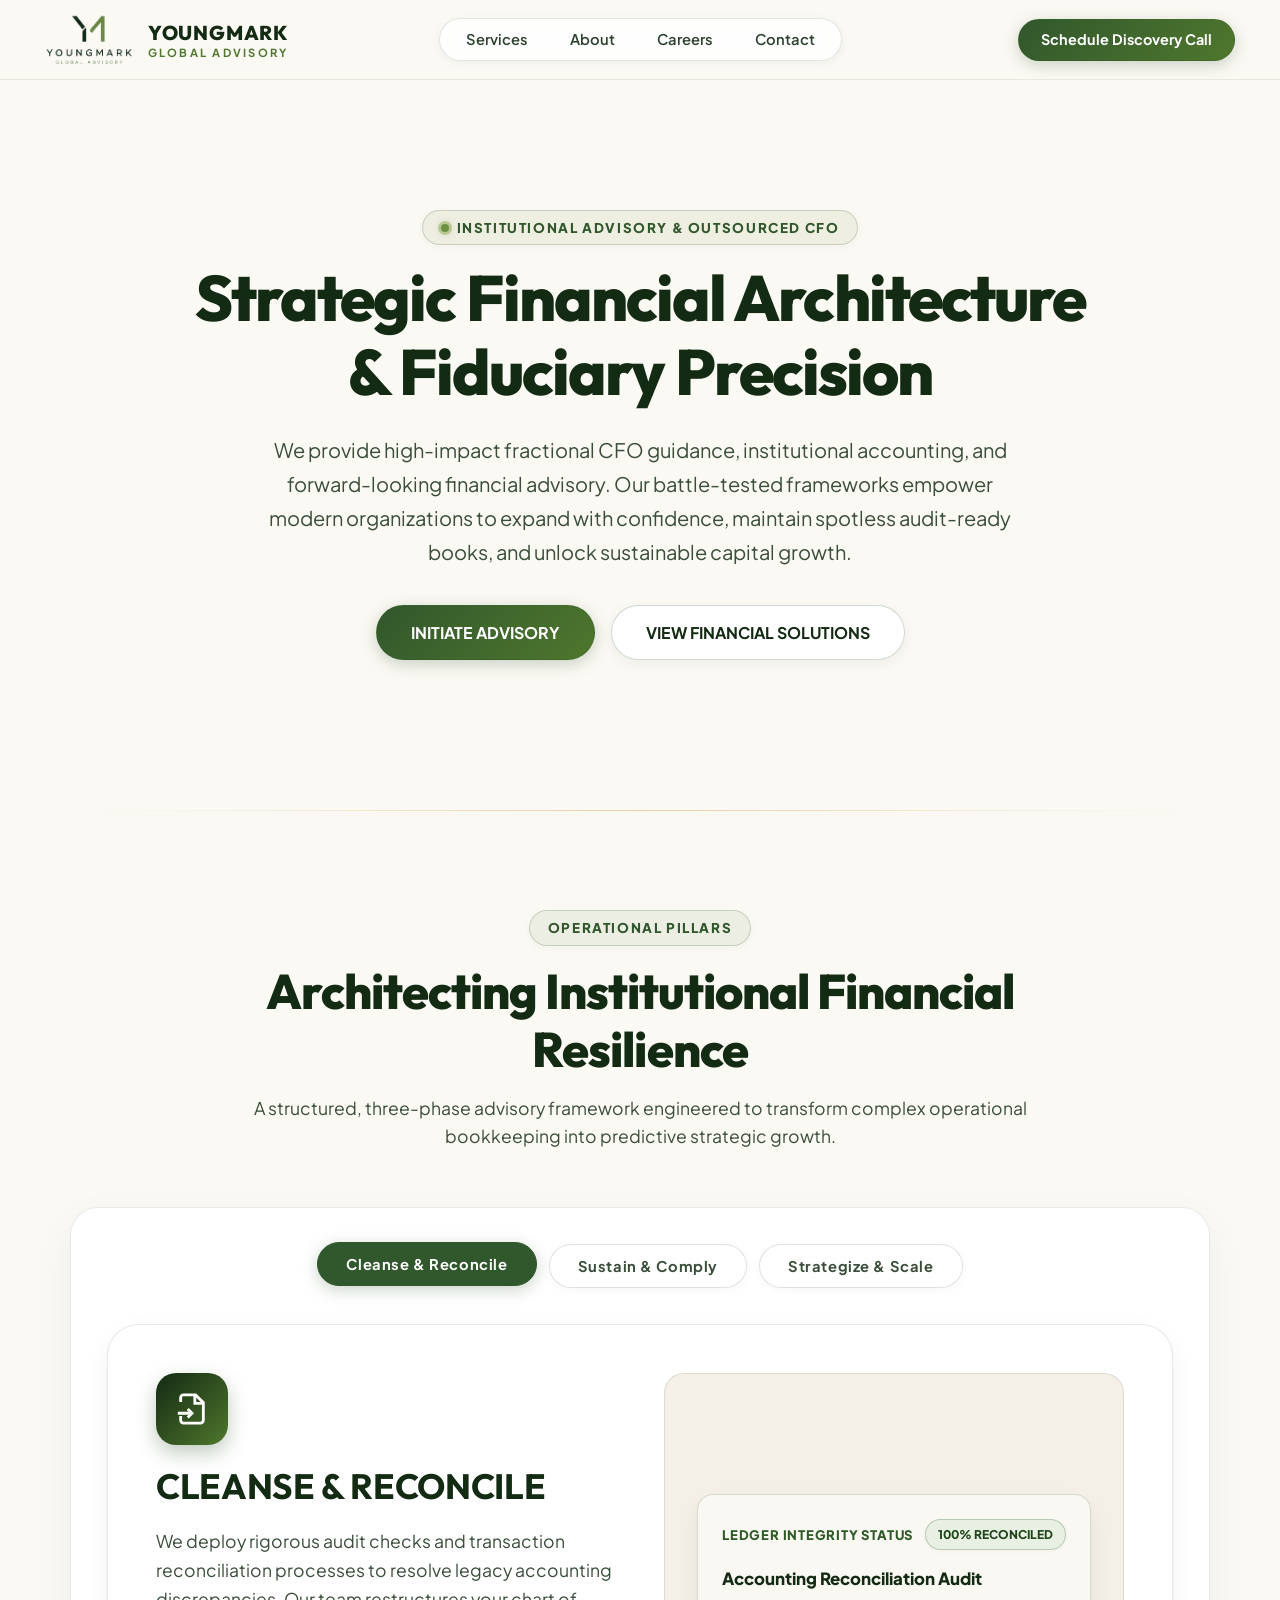
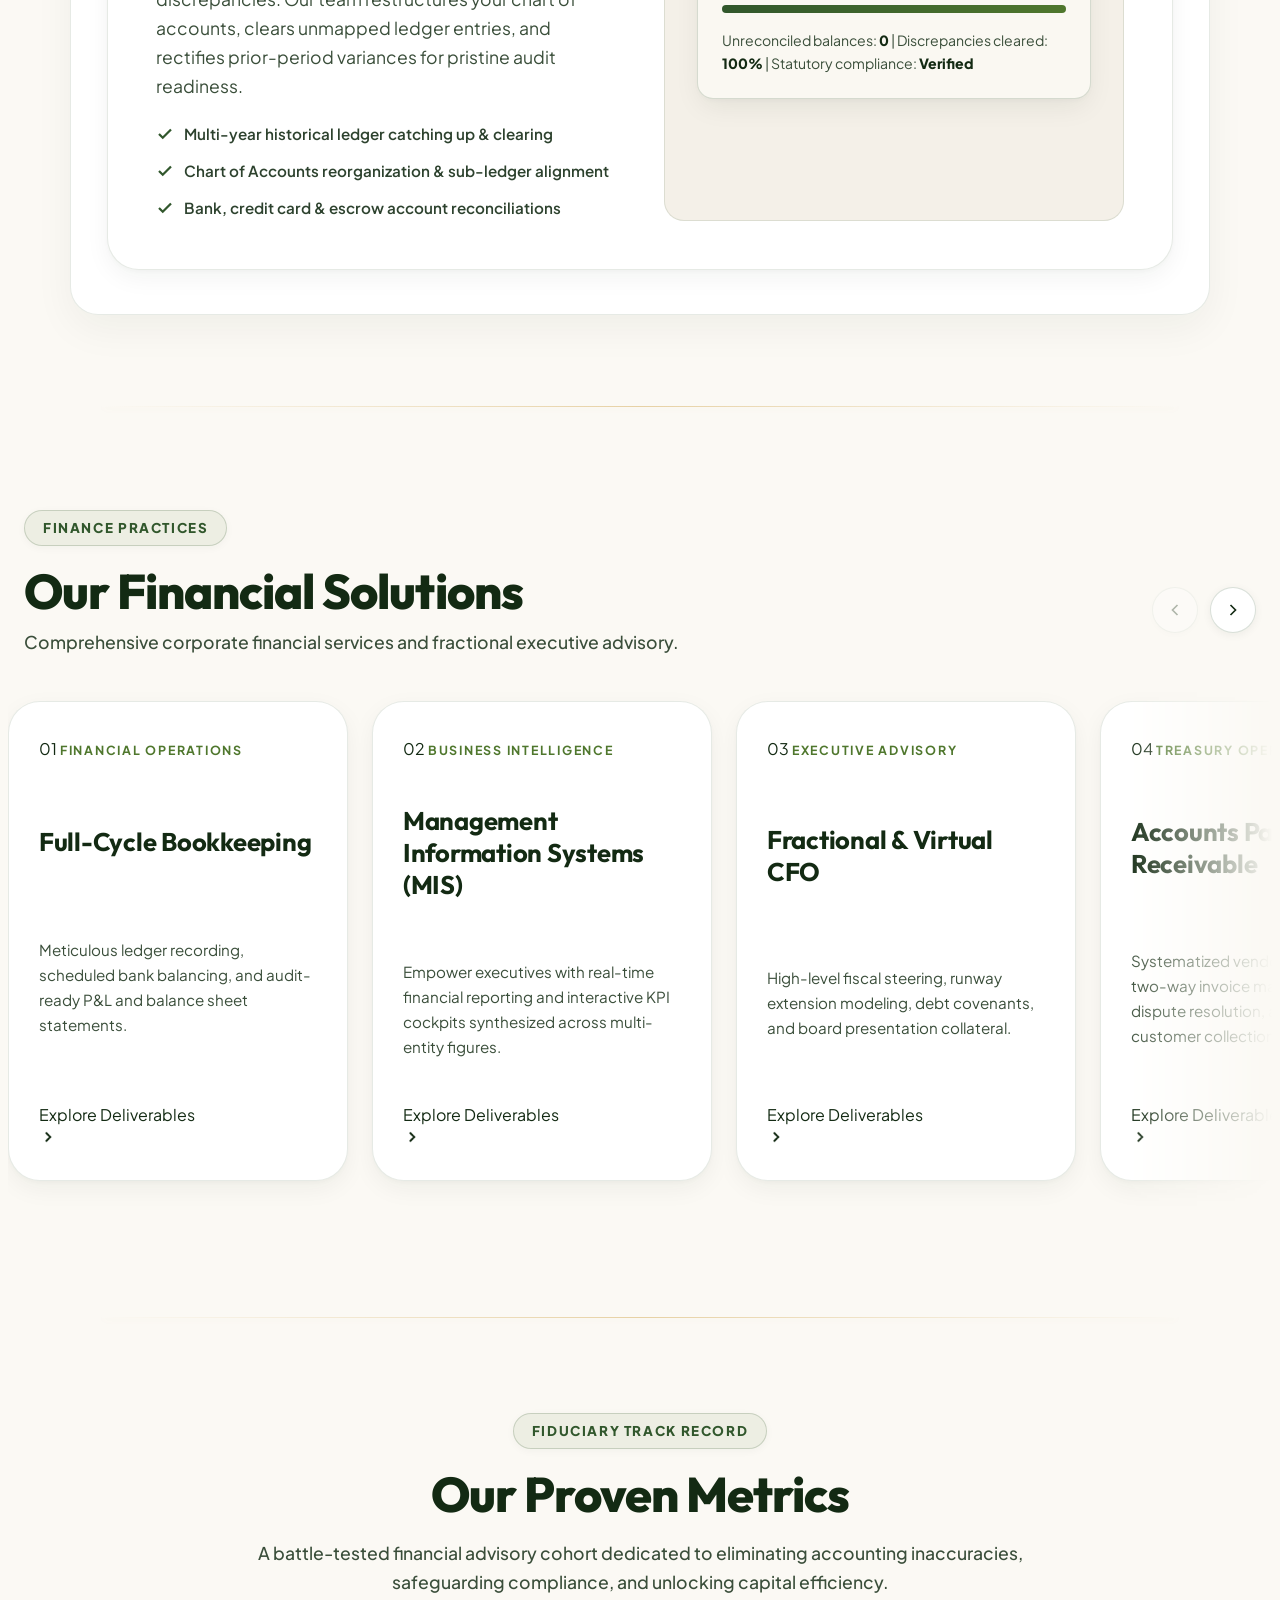
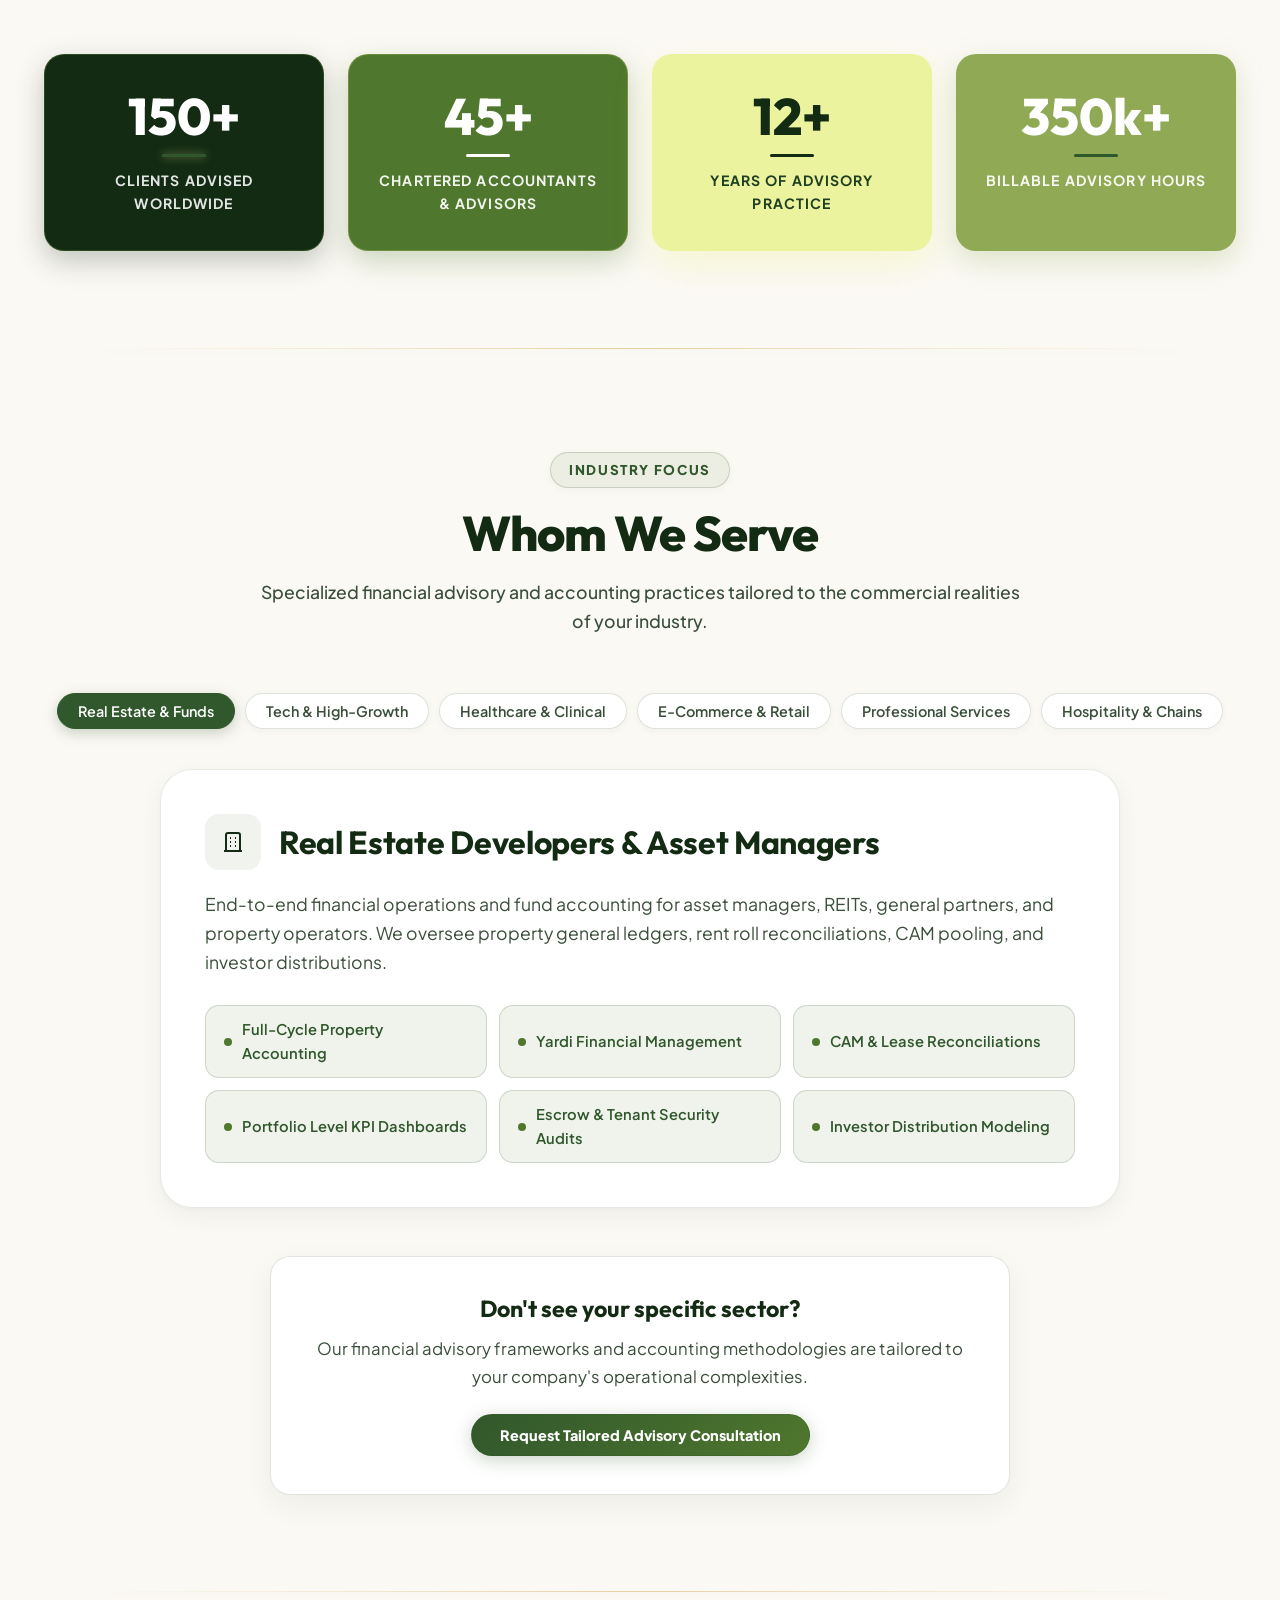
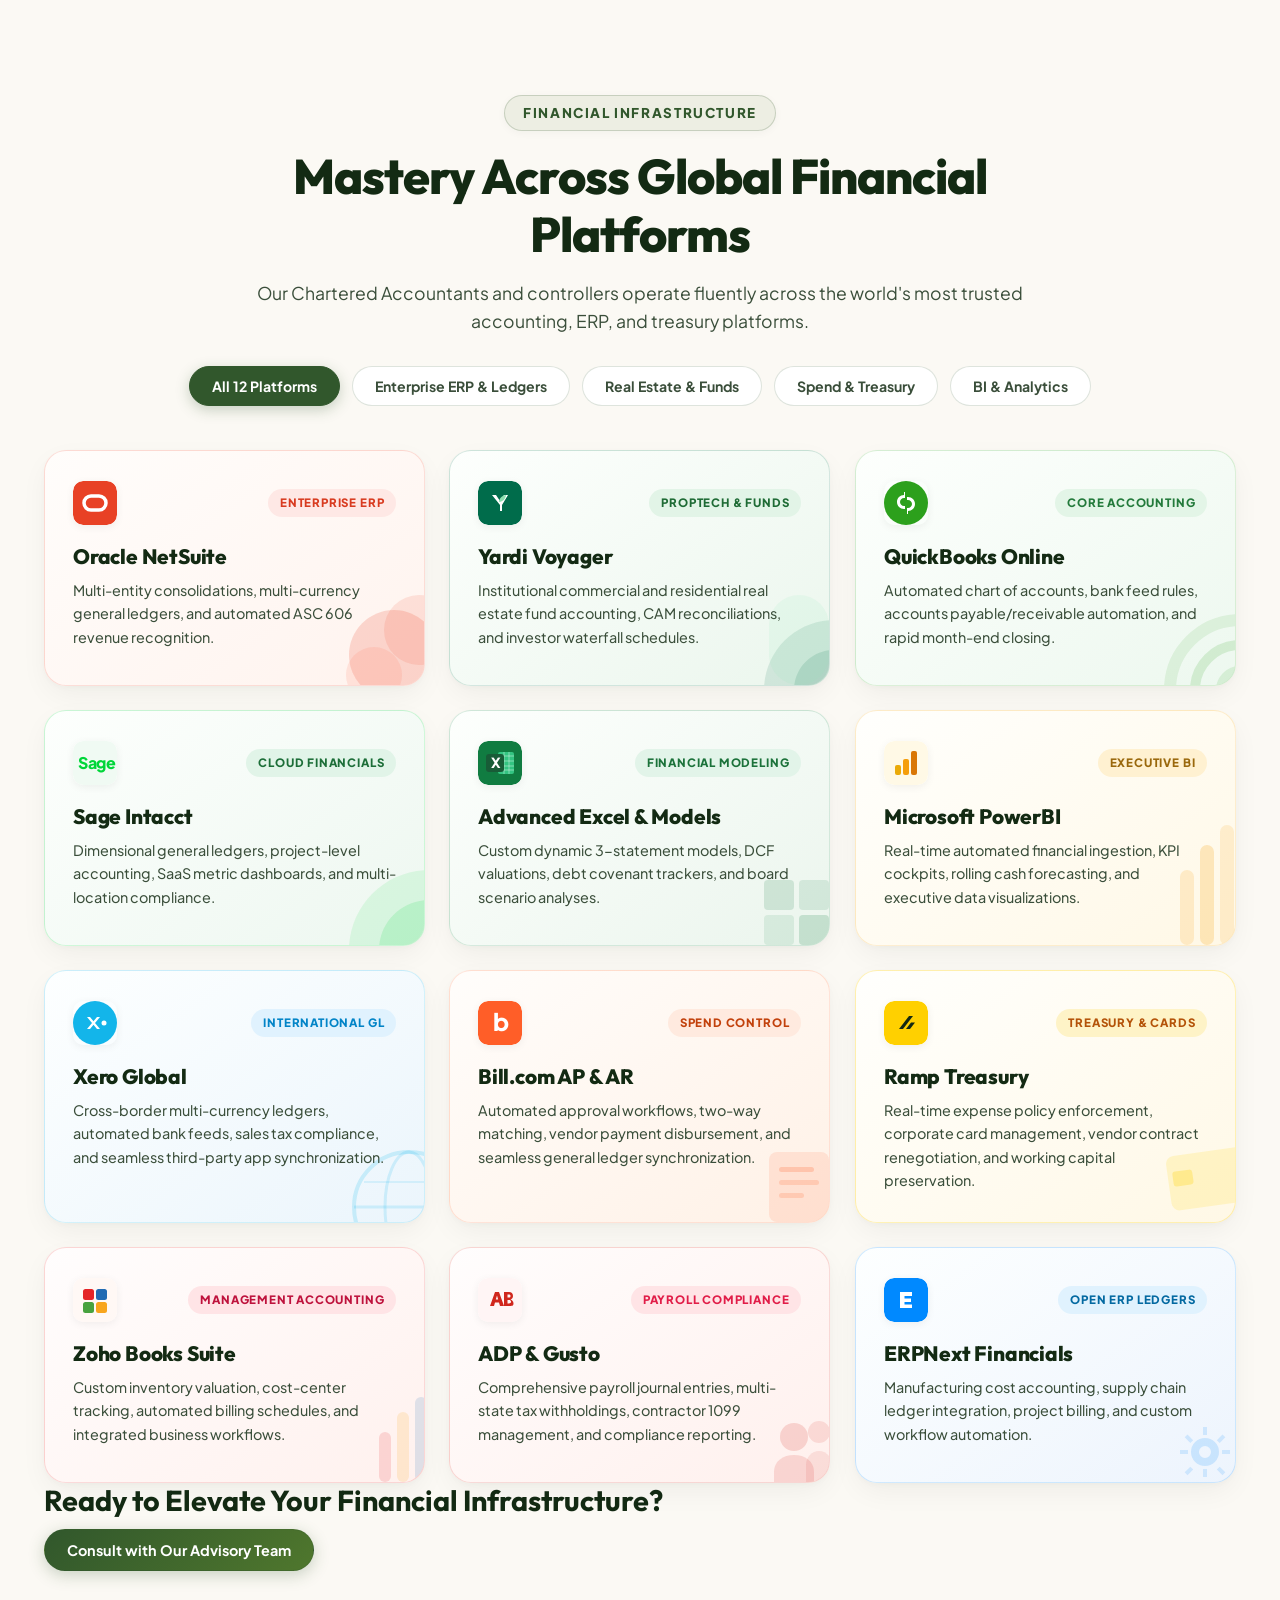
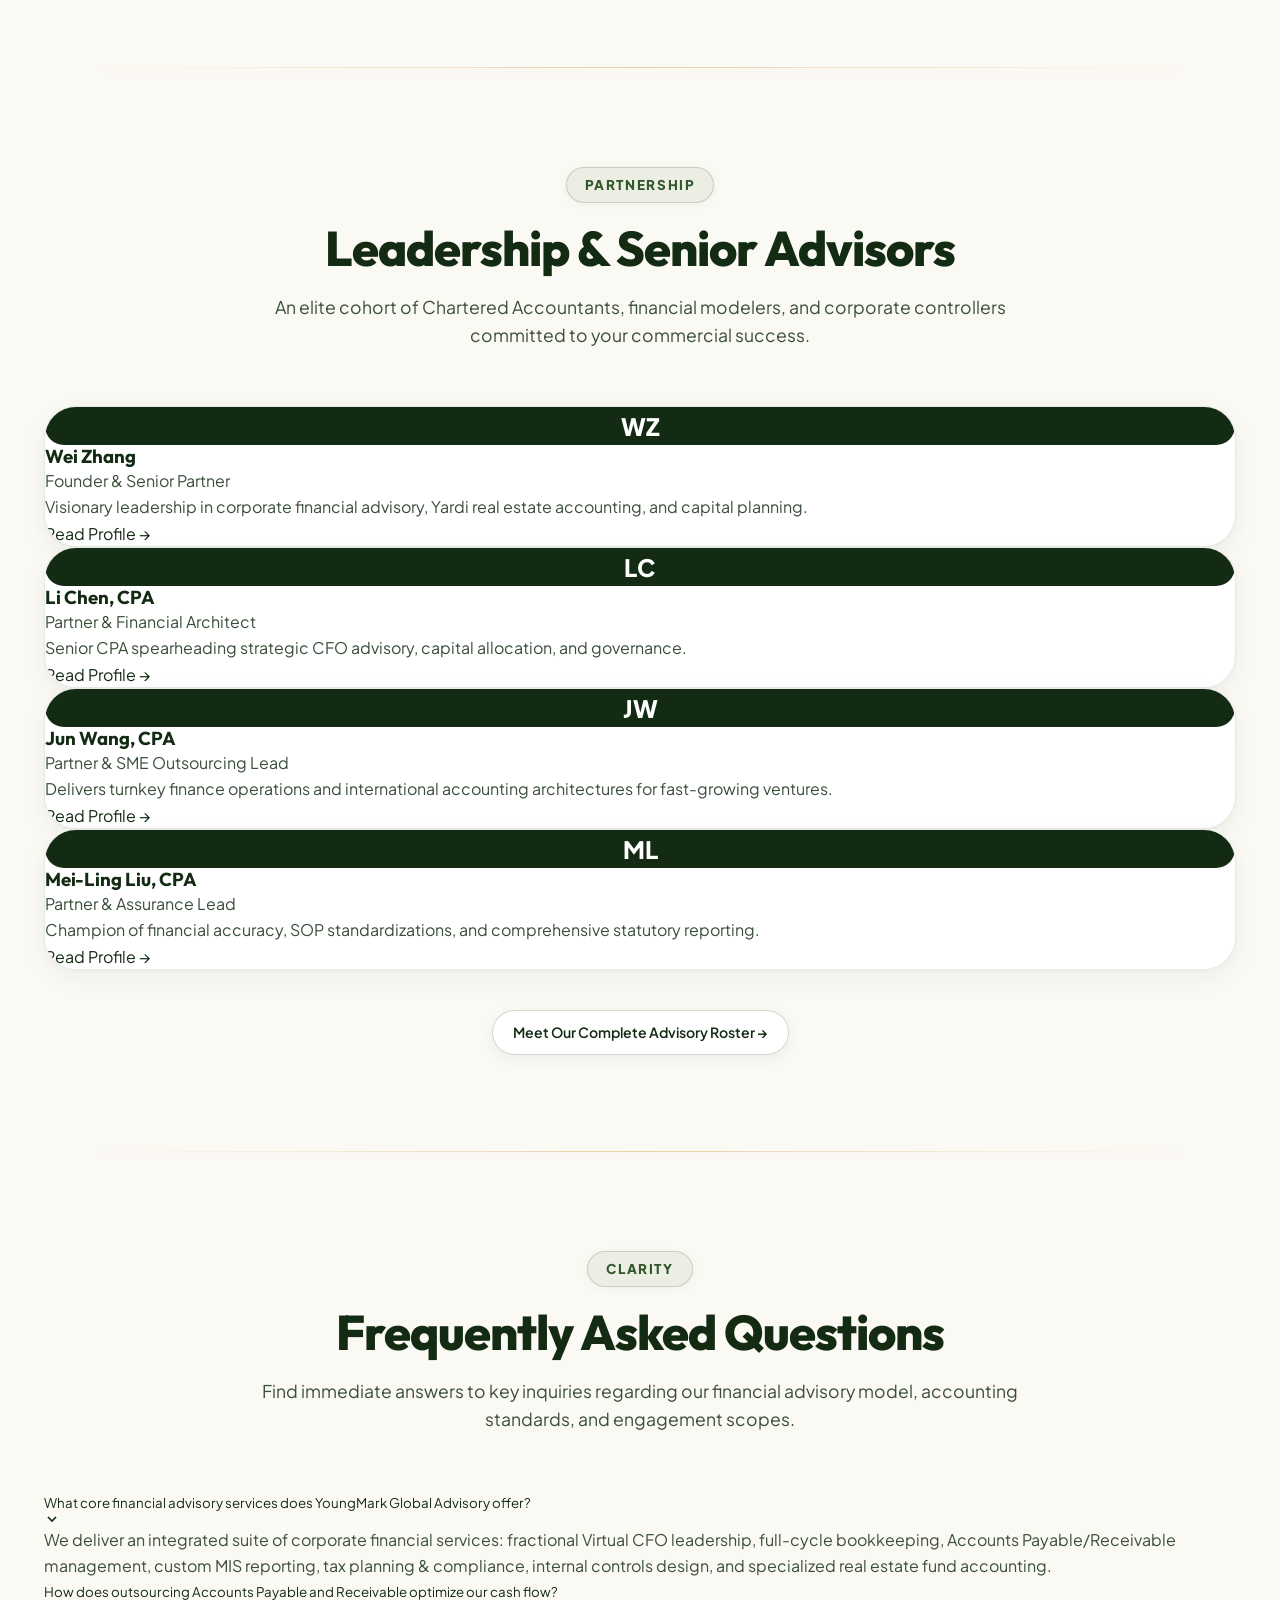
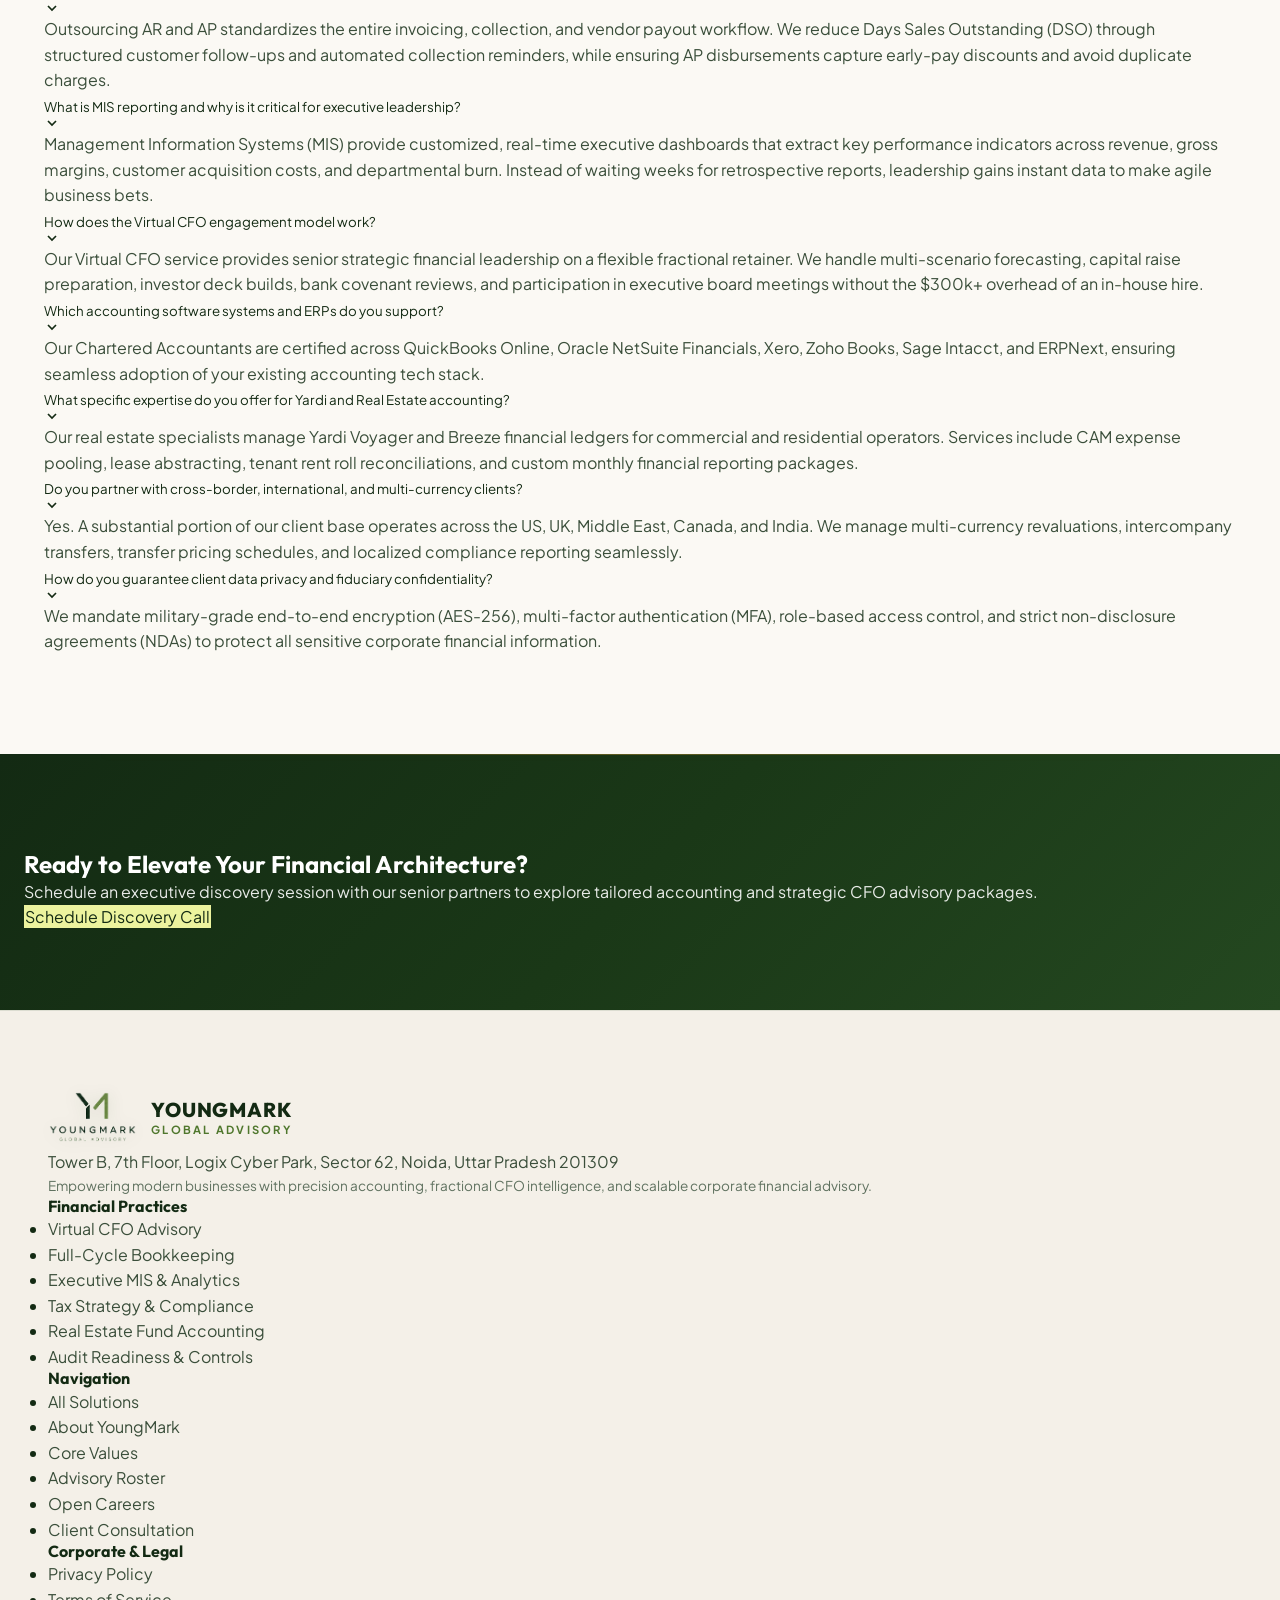
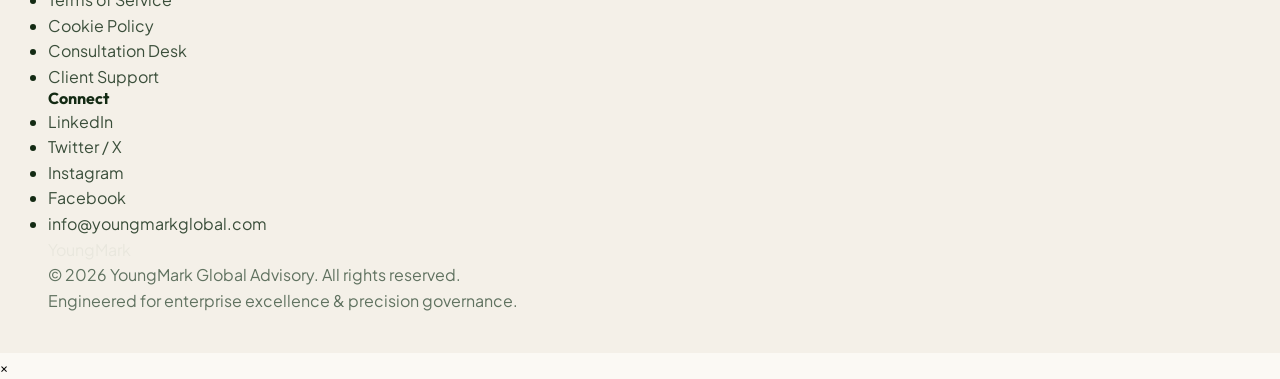
==== commit c0ae73d9: "feat(platforms): overhaul financial platforms grid with new visual design, authentic brand SVGs, pas" ====
--- a/index.html
+++ b/index.html
@@ -5,7 +5,7 @@
   <meta name="viewport" content="width=device-width, initial-scale=1.0">
   <title>YoungMark Global Advisory - Strategic Financial Management &amp; Advisory</title>
   <meta name="description" content="YoungMark Global Advisory delivers elite financial consulting, outsourced fractional CFO advisory, full-cycle corporate bookkeeping, MIS analytics, and tax compliance for modern enterprises worldwide.">
-  <link rel="stylesheet" href="css/style.css?v=26.0">
+  <link rel="stylesheet" href="css/style.css?v=27.0">
   <link rel="icon" href="assets/Logo.png" type="image/png">
   <script>
     try {
@@ -501,184 +501,260 @@
 
         <!-- Platform Ecosystem Cards Grid -->
         <div class="platforms-ecosystem-grid">
-          <!-- Card 1: NetSuite -->
-          <div class="platform-eco-card spotlight-card tilt-card" data-category="erp">
-            <div class="platform-card-header">
-              <div class="platform-icon-box">
-                <span class="platform-initials">NS</span>
-              </div>
-              <span class="platform-badge-tag">ENTERPRISE ERP</span>
+          <!-- Card: Oracle NetSuite -->
+          <div class="platform-eco-card spotlight-card tilt-card card-netsuite" data-category="erp">
+            <div class="platform-card-header">
+              <div class="platform-logo-wrap">
+                <svg width="44" height="44" viewBox="0 0 44 44" fill="none" xmlns="http://www.w3.org/2000/svg">
+  <rect width="44" height="44" rx="10" fill="#E84125"/>
+  <rect x="11" y="15" width="22" height="14" rx="7" stroke="#FFFFFF" stroke-width="3.5" fill="none"/>
+</svg>
+              </div>
+              <span class="platform-badge-tag badge-netsuite">ENTERPRISE ERP</span>
             </div>
             <h3 class="platform-name">Oracle NetSuite</h3>
             <p class="platform-desc">Multi-entity consolidations, multi-currency general ledgers, and automated ASC 606 revenue recognition.</p>
-            <div class="platform-card-footer">
-              <span class="platform-metric">✓ Full-Cycle GL &amp; Audit Ready</span>
-            </div>
-          </div>
-
-          <!-- Card 2: Yardi Voyager -->
-          <div class="platform-eco-card spotlight-card tilt-card" data-category="realestate">
-            <div class="platform-card-header">
-              <div class="platform-icon-box">
-                <span class="platform-initials">YV</span>
-              </div>
-              <span class="platform-badge-tag">PROPTECH &amp; FUNDS</span>
+            <svg class="platform-card-watermark" viewBox="0 0 140 140" fill="none" xmlns="http://www.w3.org/2000/svg">
+  <circle cx="105" cy="105" r="45" fill="#E84125" fill-opacity="0.18"/>
+  <circle cx="130" cy="80" r="35" fill="#E84125" fill-opacity="0.12"/>
+  <circle cx="85" cy="125" r="28" fill="#FF7058" fill-opacity="0.15"/>
+</svg>
+          </div>
+
+          <!-- Card: Yardi Voyager -->
+          <div class="platform-eco-card spotlight-card tilt-card card-yardi" data-category="realestate">
+            <div class="platform-card-header">
+              <div class="platform-logo-wrap">
+                <svg width="44" height="44" viewBox="0 0 44 44" fill="none" xmlns="http://www.w3.org/2000/svg">
+  <rect width="44" height="44" rx="10" fill="#006C4B"/>
+  <path d="M14 14L22 24V30H24V24L30 14H26L22 20L18 14H14Z" fill="#FFFFFF"/>
+  <path d="M21 21C21 17 25 14 28 14C28 17 25 21 21 21Z" fill="#8CE0B0"/>
+</svg>
+              </div>
+              <span class="platform-badge-tag badge-yardi">PROPTECH & FUNDS</span>
             </div>
             <h3 class="platform-name">Yardi Voyager</h3>
             <p class="platform-desc">Institutional commercial and residential real estate fund accounting, CAM reconciliations, and investor waterfall schedules.</p>
-            <div class="platform-card-footer">
-              <span class="platform-metric">✓ CAM &amp; Fund Accounting</span>
-            </div>
-          </div>
-
-          <!-- Card 3: QuickBooks Online -->
-          <div class="platform-eco-card spotlight-card tilt-card" data-category="erp">
-            <div class="platform-card-header">
-              <div class="platform-icon-box">
-                <span class="platform-initials">QB</span>
-              </div>
-              <span class="platform-badge-tag">CORE ACCOUNTING</span>
+            <svg class="platform-card-watermark" viewBox="0 0 140 140" fill="none" xmlns="http://www.w3.org/2000/svg">
+  <path d="M140 70C101.34 70 70 101.34 70 140H140V70Z" fill="#006C4B" fill-opacity="0.12"/>
+  <path d="M140 100C117.909 100 100 117.909 100 140H140V100Z" fill="#006C4B" fill-opacity="0.15"/>
+  <rect x="75" y="45" width="60" height="90" rx="30" fill="#8CE0B0" fill-opacity="0.12"/>
+</svg>
+          </div>
+
+          <!-- Card: QuickBooks Online -->
+          <div class="platform-eco-card spotlight-card tilt-card card-quickbooks" data-category="erp">
+            <div class="platform-card-header">
+              <div class="platform-logo-wrap">
+                <svg width="44" height="44" viewBox="0 0 44 44" fill="none" xmlns="http://www.w3.org/2000/svg">
+  <circle cx="22" cy="22" r="22" fill="#2CA01C"/>
+  <path d="M20 14C16.134 14 13 17.134 13 21C13 24.866 16.134 28 20 28H21V25H20C17.7909 25 16 23.2091 16 21C16 18.7909 17.7909 17 20 17H21V11H20V14ZM24 30C27.866 30 31 26.866 31 23C31 19.134 27.866 16 24 16H23V19H24C26.2091 19 28 20.7909 28 23C28 25.2091 26.2091 27 24 27H23V33H24V30Z" fill="#FFFFFF"/>
+</svg>
+              </div>
+              <span class="platform-badge-tag badge-quickbooks">CORE ACCOUNTING</span>
             </div>
             <h3 class="platform-name">QuickBooks Online</h3>
             <p class="platform-desc">Automated chart of accounts, bank feed rules, accounts payable/receivable automation, and rapid month-end closing.</p>
-            <div class="platform-card-footer">
-              <span class="platform-metric">✓ 5-Day Fast Close</span>
-            </div>
-          </div>
-
-          <!-- Card 4: Sage Intacct -->
-          <div class="platform-eco-card spotlight-card tilt-card" data-category="erp">
-            <div class="platform-card-header">
-              <div class="platform-icon-box">
-                <span class="platform-initials">SI</span>
-              </div>
-              <span class="platform-badge-tag">CLOUD FINANCIALS</span>
+            <svg class="platform-card-watermark" viewBox="0 0 140 140" fill="none" xmlns="http://www.w3.org/2000/svg">
+  <circle cx="140" cy="140" r="70" stroke="#2CA01C" stroke-width="12" stroke-opacity="0.10" fill="none"/>
+  <circle cx="140" cy="140" r="45" stroke="#2CA01C" stroke-width="10" stroke-opacity="0.15" fill="none"/>
+  <circle cx="140" cy="140" r="24" fill="#2CA01C" fill-opacity="0.12"/>
+</svg>
+          </div>
+
+          <!-- Card: Sage Intacct -->
+          <div class="platform-eco-card spotlight-card tilt-card card-sage" data-category="erp">
+            <div class="platform-card-header">
+              <div class="platform-logo-wrap">
+                <svg width="44" height="44" viewBox="0 0 44 44" fill="none" xmlns="http://www.w3.org/2000/svg">
+  <rect width="44" height="44" rx="10" fill="#F0FAF3"/>
+  <text x="5" y="28" font-family="'Plus Jakarta Sans', Outfit, sans-serif" font-weight="900" font-size="16" fill="#00D639" letter-spacing="-0.5">Sage</text>
+</svg>
+              </div>
+              <span class="platform-badge-tag badge-sage">CLOUD FINANCIALS</span>
             </div>
             <h3 class="platform-name">Sage Intacct</h3>
             <p class="platform-desc">Dimensional general ledgers, project-level accounting, SaaS metric dashboards, and multi-location compliance.</p>
-            <div class="platform-card-footer">
-              <span class="platform-metric">✓ Dimensional Reporting</span>
-            </div>
-          </div>
-
-          <!-- Card 5: Microsoft Excel Financial Modeling -->
-          <div class="platform-eco-card spotlight-card tilt-card" data-category="realestate analytics">
-            <div class="platform-card-header">
-              <div class="platform-icon-box">
-                <span class="platform-initials">XL</span>
-              </div>
-              <span class="platform-badge-tag">FINANCIAL ENGINEERING</span>
-            </div>
-            <h3 class="platform-name">Advanced Excel Modeling</h3>
-            <p class="platform-desc">Dynamic 3-statement forecasting, DCF valuation models, working capital sensitivity analyses, and board-level scenario planning.</p>
-            <div class="platform-card-footer">
-              <span class="platform-metric">✓ Predictive Capital Models</span>
-            </div>
-          </div>
-
-          <!-- Card 6: Microsoft Power BI -->
-          <div class="platform-eco-card spotlight-card tilt-card" data-category="analytics">
-            <div class="platform-card-header">
-              <div class="platform-icon-box">
-                <span class="platform-initials">BI</span>
-              </div>
-              <span class="platform-badge-tag">EXECUTIVE BI</span>
-            </div>
-            <h3 class="platform-name">Power BI Dashboards</h3>
-            <p class="platform-desc">Automated executive KPI scorecards, gross margin variance tracking, cash runway projections, and board presentations.</p>
-            <div class="platform-card-footer">
-              <span class="platform-metric">✓ Real-Time C-Suite KPIs</span>
-            </div>
-          </div>
-
-          <!-- Card 7: Xero Global Accounting -->
-          <div class="platform-eco-card spotlight-card tilt-card" data-category="erp">
-            <div class="platform-card-header">
-              <div class="platform-icon-box">
-                <span class="platform-initials">XR</span>
-              </div>
-              <span class="platform-badge-tag">INTERNATIONAL GL</span>
+            <svg class="platform-card-watermark" viewBox="0 0 140 140" fill="none" xmlns="http://www.w3.org/2000/svg">
+  <path d="M60 140C60 95.8172 95.8172 60 140 60V140H60Z" fill="#00D639" fill-opacity="0.10"/>
+  <path d="M90 140C90 112.386 112.386 90 140 90V140H90Z" fill="#00D639" fill-opacity="0.14"/>
+</svg>
+          </div>
+
+          <!-- Card: Advanced Excel & Models -->
+          <div class="platform-eco-card spotlight-card tilt-card card-excel" data-category="analytics realestate">
+            <div class="platform-card-header">
+              <div class="platform-logo-wrap">
+                <svg width="44" height="44" viewBox="0 0 44 44" fill="none" xmlns="http://www.w3.org/2000/svg">
+  <rect width="44" height="44" rx="10" fill="#107C41"/>
+  <rect x="20" y="11" width="16" height="22" rx="2" fill="#33C481"/>
+  <path d="M20 15H36M20 20H36M20 25H36M20 29H36M26 11V33M31 11V33" stroke="#FFFFFF" stroke-opacity="0.4" stroke-width="1"/>
+  <rect x="8" y="13" width="18" height="18" rx="3" fill="#185C37"/>
+  <text x="13" y="27" font-family="'Plus Jakarta Sans', sans-serif" font-weight="800" font-size="14" fill="#FFFFFF">X</text>
+</svg>
+              </div>
+              <span class="platform-badge-tag badge-excel">FINANCIAL MODELING</span>
+            </div>
+            <h3 class="platform-name">Advanced Excel & Models</h3>
+            <p class="platform-desc">Custom dynamic 3-statement models, DCF valuations, debt covenant trackers, and board scenario analyses.</p>
+            <svg class="platform-card-watermark" viewBox="0 0 140 140" fill="none" xmlns="http://www.w3.org/2000/svg">
+  <rect x="70" y="70" width="30" height="30" rx="4" fill="#107C41" fill-opacity="0.15"/>
+  <rect x="105" y="70" width="30" height="30" rx="4" fill="#107C41" fill-opacity="0.12"/>
+  <rect x="70" y="105" width="30" height="30" rx="4" fill="#107C41" fill-opacity="0.10"/>
+  <rect x="105" y="105" width="30" height="30" rx="4" fill="#107C41" fill-opacity="0.18"/>
+</svg>
+          </div>
+
+          <!-- Card: Microsoft PowerBI -->
+          <div class="platform-eco-card spotlight-card tilt-card card-powerbi" data-category="analytics">
+            <div class="platform-card-header">
+              <div class="platform-logo-wrap">
+                <svg width="44" height="44" viewBox="0 0 44 44" fill="none" xmlns="http://www.w3.org/2000/svg">
+  <rect width="44" height="44" rx="10" fill="#FFF9E6"/>
+  <rect x="11" y="24" width="6" height="10" rx="2" fill="#EAAA08"/>
+  <rect x="19" y="18" width="6" height="16" rx="2" fill="#F59E0B"/>
+  <rect x="27" y="10" width="6" height="24" rx="2" fill="#D97706"/>
+</svg>
+              </div>
+              <span class="platform-badge-tag badge-powerbi">EXECUTIVE BI</span>
+            </div>
+            <h3 class="platform-name">Microsoft PowerBI</h3>
+            <p class="platform-desc">Real-time automated financial ingestion, KPI cockpits, rolling cash forecasting, and executive data visualizations.</p>
+            <svg class="platform-card-watermark" viewBox="0 0 140 140" fill="none" xmlns="http://www.w3.org/2000/svg">
+  <rect x="80" y="60" width="14" height="75" rx="7" fill="#F59E0B" fill-opacity="0.16"/>
+  <rect x="100" y="35" width="14" height="100" rx="7" fill="#F59E0B" fill-opacity="0.22"/>
+  <rect x="120" y="15" width="14" height="120" rx="7" fill="#F59E0B" fill-opacity="0.14"/>
+</svg>
+          </div>
+
+          <!-- Card: Xero Global -->
+          <div class="platform-eco-card spotlight-card tilt-card card-xero" data-category="erp">
+            <div class="platform-card-header">
+              <div class="platform-logo-wrap">
+                <svg width="44" height="44" viewBox="0 0 44 44" fill="none" xmlns="http://www.w3.org/2000/svg">
+  <circle cx="22" cy="22" r="22" fill="#13B5EA"/>
+  <path d="M14 16L19 22L14 28H17L20.5 23.8L24 28H27L22 22L27 16H24L20.5 20.2L17 16H14Z" fill="#FFFFFF"/>
+  <circle cx="31" cy="22" r="2.5" fill="#FFFFFF"/>
+</svg>
+              </div>
+              <span class="platform-badge-tag badge-xero">INTERNATIONAL GL</span>
             </div>
             <h3 class="platform-name">Xero Global</h3>
             <p class="platform-desc">Cross-border multi-currency ledgers, automated bank feeds, sales tax compliance, and seamless third-party app synchronization.</p>
-            <div class="platform-card-footer">
-              <span class="platform-metric">✓ Multi-Currency Sync</span>
-            </div>
-          </div>
-
-          <!-- Card 8: Bill.com -->
-          <div class="platform-eco-card spotlight-card tilt-card" data-category="treasury">
-            <div class="platform-card-header">
-              <div class="platform-icon-box">
-                <span class="platform-initials">BD</span>
-              </div>
-              <span class="platform-badge-tag">SPEND CONTROL</span>
-            </div>
-            <h3 class="platform-name">Bill.com AP &amp; AR</h3>
+            <svg class="platform-card-watermark" viewBox="0 0 140 140" fill="none" xmlns="http://www.w3.org/2000/svg">
+  <circle cx="120" cy="120" r="55" stroke="#13B5EA" stroke-width="4" stroke-opacity="0.18" fill="none"/>
+  <ellipse cx="120" cy="120" rx="24" ry="55" stroke="#13B5EA" stroke-width="3" stroke-opacity="0.16" fill="none"/>
+  <line x1="65" y1="120" x2="175" y2="120" stroke="#13B5EA" stroke-width="3" stroke-opacity="0.16"/>
+  <line x1="75" y1="95" x2="165" y2="95" stroke="#13B5EA" stroke-width="2" stroke-opacity="0.12"/>
+  <line x1="75" y1="145" x2="165" y2="145" stroke="#13B5EA" stroke-width="2" stroke-opacity="0.12"/>
+</svg>
+          </div>
+
+          <!-- Card: Bill.com AP & AR -->
+          <div class="platform-eco-card spotlight-card tilt-card card-bill" data-category="treasury">
+            <div class="platform-card-header">
+              <div class="platform-logo-wrap">
+                <svg width="44" height="44" viewBox="0 0 44 44" fill="none" xmlns="http://www.w3.org/2000/svg">
+  <rect width="44" height="44" rx="10" fill="#FF5E28"/>
+  <text x="15" y="30" font-family="'Plus Jakarta Sans', Outfit, sans-serif" font-weight="900" font-size="24" fill="#FFFFFF">b</text>
+</svg>
+              </div>
+              <span class="platform-badge-tag badge-bill">SPEND CONTROL</span>
+            </div>
+            <h3 class="platform-name">Bill.com AP & AR</h3>
             <p class="platform-desc">Automated approval workflows, two-way matching, vendor payment disbursement, and seamless general ledger synchronization.</p>
-            <div class="platform-card-footer">
-              <span class="platform-metric">✓ Zero-Touch AP Workflows</span>
-            </div>
-          </div>
-
-          <!-- Card 9: Ramp Corporate Treasury -->
-          <div class="platform-eco-card spotlight-card tilt-card" data-category="treasury">
-            <div class="platform-card-header">
-              <div class="platform-icon-box">
-                <span class="platform-initials">RP</span>
-              </div>
-              <span class="platform-badge-tag">TREASURY &amp; CARDS</span>
+            <svg class="platform-card-watermark" viewBox="0 0 140 140" fill="none" xmlns="http://www.w3.org/2000/svg">
+  <rect x="75" y="65" width="60" height="70" rx="8" fill="#FF5E28" fill-opacity="0.12"/>
+  <rect x="85" y="80" width="35" height="5" rx="2.5" fill="#FF5E28" fill-opacity="0.22"/>
+  <rect x="85" y="93" width="40" height="5" rx="2.5" fill="#FF5E28" fill-opacity="0.18"/>
+  <rect x="85" y="106" width="25" height="5" rx="2.5" fill="#FF5E28" fill-opacity="0.18"/>
+</svg>
+          </div>
+
+          <!-- Card: Ramp Treasury -->
+          <div class="platform-eco-card spotlight-card tilt-card card-ramp" data-category="treasury">
+            <div class="platform-card-header">
+              <div class="platform-logo-wrap">
+                <svg width="44" height="44" viewBox="0 0 44 44" fill="none" xmlns="http://www.w3.org/2000/svg">
+  <rect width="44" height="44" rx="10" fill="#FFD000"/>
+  <path d="M15 28L25 15H29L19 28H15Z" fill="#132A13"/>
+  <path d="M22 28L27 21.5H31L26 28H22Z" fill="#132A13"/>
+</svg>
+              </div>
+              <span class="platform-badge-tag badge-ramp">TREASURY & CARDS</span>
             </div>
             <h3 class="platform-name">Ramp Treasury</h3>
             <p class="platform-desc">Real-time expense policy enforcement, corporate card management, vendor contract renegotiation, and working capital preservation.</p>
-            <div class="platform-card-footer">
-              <span class="platform-metric">✓ Real-Time Spend Guardrails</span>
-            </div>
-          </div>
-
-          <!-- Card 10: Zoho Books -->
-          <div class="platform-eco-card spotlight-card tilt-card" data-category="erp analytics">
-            <div class="platform-card-header">
-              <div class="platform-icon-box">
-                <span class="platform-initials">ZB</span>
-              </div>
-              <span class="platform-badge-tag">MANAGEMENT ACCOUNTING</span>
+            <svg class="platform-card-watermark" viewBox="0 0 140 140" fill="none" xmlns="http://www.w3.org/2000/svg">
+  <rect x="65" y="70" width="85" height="55" rx="8" transform="rotate(-8 65 70)" fill="#FFD000" fill-opacity="0.16"/>
+  <rect x="72" y="85" width="20" height="15" rx="3" transform="rotate(-8 72 85)" fill="#FFD000" fill-opacity="0.28"/>
+</svg>
+          </div>
+
+          <!-- Card: Zoho Books Suite -->
+          <div class="platform-eco-card spotlight-card tilt-card card-zoho" data-category="erp analytics">
+            <div class="platform-card-header">
+              <div class="platform-logo-wrap">
+                <svg width="44" height="44" viewBox="0 0 44 44" fill="none" xmlns="http://www.w3.org/2000/svg">
+  <rect width="44" height="44" rx="10" fill="#FFF8F5"/>
+  <rect x="10" y="11" width="11" height="11" rx="2.5" fill="#E42528"/>
+  <rect x="23" y="11" width="11" height="11" rx="2.5" fill="#226BB3"/>
+  <rect x="10" y="24" width="11" height="11" rx="2.5" fill="#48A23F"/>
+  <rect x="23" y="24" width="11" height="11" rx="2.5" fill="#F8A51D"/>
+</svg>
+              </div>
+              <span class="platform-badge-tag badge-zoho">MANAGEMENT ACCOUNTING</span>
             </div>
             <h3 class="platform-name">Zoho Books Suite</h3>
-            <p class="platform-desc">Custom inventory valuation, cost-center tracking, automated billing schedules, and statutory GST / tax compliance.</p>
-            <div class="platform-card-footer">
-              <span class="platform-metric">✓ Cost-Center Control</span>
-            </div>
-          </div>
-
-          <!-- Card 11: ADP & Gusto Payroll -->
-          <div class="platform-eco-card spotlight-card tilt-card" data-category="treasury">
-            <div class="platform-card-header">
-              <div class="platform-icon-box">
-                <span class="platform-initials">PR</span>
-              </div>
-              <span class="platform-badge-tag">PAYROLL COMPLIANCE</span>
-            </div>
-            <h3 class="platform-name">ADP &amp; Gusto</h3>
-            <p class="platform-desc">Comprehensive payroll journal entries, multi-state tax withholdings, contractor 1099 compliance, and benefit accruals.</p>
-            <div class="platform-card-footer">
-              <span class="platform-metric">✓ Flawless Payroll Ledgering</span>
-            </div>
-          </div>
-
-          <!-- Card 12: ERPNext -->
-          <div class="platform-eco-card spotlight-card tilt-card" data-category="erp">
-            <div class="platform-card-header">
-              <div class="platform-icon-box">
-                <span class="platform-initials">EN</span>
-              </div>
-              <span class="platform-badge-tag">OPEN ERP LEDGERS</span>
+            <p class="platform-desc">Custom inventory valuation, cost-center tracking, automated billing schedules, and integrated business workflows.</p>
+            <svg class="platform-card-watermark" viewBox="0 0 140 140" fill="none" xmlns="http://www.w3.org/2000/svg">
+  <rect x="90" y="85" width="12" height="50" rx="6" fill="#E42528" fill-opacity="0.15"/>
+  <rect x="108" y="65" width="12" height="70" rx="6" fill="#F8A51D" fill-opacity="0.16"/>
+  <rect x="126" y="50" width="12" height="85" rx="6" fill="#226BB3" fill-opacity="0.14"/>
+</svg>
+          </div>
+
+          <!-- Card: ADP & Gusto -->
+          <div class="platform-eco-card spotlight-card tilt-card card-adp" data-category="treasury">
+            <div class="platform-card-header">
+              <div class="platform-logo-wrap">
+                <svg width="44" height="44" viewBox="0 0 44 44" fill="none" xmlns="http://www.w3.org/2000/svg">
+  <rect width="44" height="44" rx="10" fill="#FFF5F5"/>
+  <path d="M12 28L17 14H21L26 28H22L21 24.5H17L16 28H12ZM17.8 21.5H20.2L19 17.5L17.8 21.5Z" fill="#D0271D"/>
+  <path d="M26 14H31C33.5 14 35 15.5 35 18C35 19.8 34 21 32.5 21.6C34.2 22.2 35.5 23.6 35.5 25.5C35.5 28 33.8 28 31 28H26V14ZM29.5 19.5H31C32 19.5 32.5 19 32.5 18C32.5 17 32 16.5 31 16.5H29.5V19.5ZM29.5 25.5H31C32.2 25.5 33 25 33 23.8C33 22.6 32.2 22 31 22H29.5V25.5Z" fill="#D0271D"/>
+</svg>
+              </div>
+              <span class="platform-badge-tag badge-adp">PAYROLL COMPLIANCE</span>
+            </div>
+            <h3 class="platform-name">ADP & Gusto</h3>
+            <p class="platform-desc">Comprehensive payroll journal entries, multi-state tax withholdings, contractor 1099 management, and compliance reporting.</p>
+            <svg class="platform-card-watermark" viewBox="0 0 140 140" fill="none" xmlns="http://www.w3.org/2000/svg">
+  <circle cx="100" cy="90" r="14" fill="#D0271D" fill-opacity="0.16"/>
+  <path d="M80 125C80 114 89 108 100 108C111 108 120 114 120 125V135H80V125Z" fill="#D0271D" fill-opacity="0.14"/>
+  <circle cx="125" cy="85" r="11" fill="#D0271D" fill-opacity="0.12"/>
+  <path d="M112 118C112 110 118 104 125 104C132 104 138 110 138 118V135H112V118Z" fill="#D0271D" fill-opacity="0.10"/>
+</svg>
+          </div>
+
+          <!-- Card: ERPNext Financials -->
+          <div class="platform-eco-card spotlight-card tilt-card card-erpnext" data-category="erp">
+            <div class="platform-card-header">
+              <div class="platform-logo-wrap">
+                <svg width="44" height="44" viewBox="0 0 44 44" fill="none" xmlns="http://www.w3.org/2000/svg">
+  <rect width="44" height="44" rx="10" fill="#0089FF"/>
+  <path d="M16 14H28V18H20.5V20.5H27V24H20.5V26.5H28V30H16V14Z" fill="#FFFFFF"/>
+</svg>
+              </div>
+              <span class="platform-badge-tag badge-erpnext">OPEN ERP LEDGERS</span>
             </div>
             <h3 class="platform-name">ERPNext Financials</h3>
-            <p class="platform-desc">Manufacturing cost accounting, supply chain ledger integration, project billing, and custom financial workflow engineering.</p>
-            <div class="platform-card-footer">
-              <span class="platform-metric">✓ Full Supply-Chain GL</span>
-            </div>
+            <p class="platform-desc">Manufacturing cost accounting, supply chain ledger integration, project billing, and custom workflow automation.</p>
+            <svg class="platform-card-watermark" viewBox="0 0 140 140" fill="none" xmlns="http://www.w3.org/2000/svg">
+  <g transform="translate(80, 80)" fill="#0089FF" fill-opacity="0.14">
+    <circle cx="25" cy="25" r="10" fill="none" stroke="#0089FF" stroke-width="8" stroke-opacity="0.16"/>
+    <path d="M23 0H27V8H23V0ZM23 42H27V50H23V42ZM0 23H8V27H0V23ZM42 23H50V27H42V23ZM7.5 7.5L13.2 13.2L10.3 16L4.7 10.3L7.5 7.5ZM39.7 39.7L45.3 45.3L42.5 48.2L36.8 42.5L39.7 39.7ZM42.5 7.5L45.3 10.3L39.7 16L36.8 13.2L42.5 7.5ZM10.3 39.7L13.2 42.5L7.5 48.2L4.7 45.3L10.3 39.7Z"/>
+  </g>
+</svg>
           </div>
         </div>
 
@@ -971,7 +1047,7 @@
     </div>
   </div>
 
-  <script src="js/site-content.js?v=26.0"></script>
-  <script src="js/main.js?v=26.0"></script>
+  <script src="js/site-content.js?v=27.0"></script>
+  <script src="js/main.js?v=27.0"></script>
 </body>
 </html>
--- a/css/style.css
+++ b/css/style.css
@@ -1702,7 +1702,7 @@
 }
 
 /* ==========================================================================
-   Financial Platforms & Infrastructure Ecosystem (Modern Matrix)
+   Financial Platforms & Infrastructure Ecosystem (Modern Match)
    ========================================================================== */
 .tech-solar-section {
   padding: 100px 0 90px;
@@ -1716,21 +1716,19 @@
   flex-wrap: wrap;
   justify-content: center;
   gap: 12px;
-  margin: 36px auto 48px;
-  max-width: 900px;
+  margin-bottom: 44px;
 }
 
 .platform-tab-btn {
+  font-size: 0.88rem;
+  font-weight: 700;
   padding: 10px 22px;
   border-radius: var(--radius-full);
-  font-size: 0.9rem;
-  font-weight: 700;
+  border: 1px solid var(--border-subtle);
   background: var(--bg-card);
-  border: 1px solid var(--border-subtle);
   color: var(--text-secondary);
   cursor: pointer;
-  transition: all 0.3s cubic-bezier(0.16, 1, 0.3, 1);
-  box-shadow: var(--shadow-sm);
+  transition: var(--transition);
 }
 
 .platform-tab-btn:hover {
@@ -1742,775 +1740,228 @@
 .platform-tab-btn.active {
   background: linear-gradient(135deg, var(--c-forest-green), var(--c-leaf-green));
   color: #FFFFFF;
-  border-color: transparent;
-  box-shadow: 0 6px 20px rgba(49, 87, 44, 0.28);
-}
-
-[data-theme="disabled-dark"] .platform-tab-btn.active {
-  background: linear-gradient(135deg, var(--c-forest-green), var(--c-sage-green));
-  color: #FFFFFF;
+  border-color: var(--c-forest-green);
+  box-shadow: 0 4px 14px rgba(49, 87, 44, 0.25);
 }
 
 .platforms-ecosystem-grid {
-  display: grid;
-  grid-template-columns: repeat(auto-fill, minmax(320px, 1fr));
-  gap: 24px;
-  max-width: 1200px;
-  margin: 0 auto;
+  display: grid !important;
+  grid-template-columns: repeat(3, 1fr) !important;
+  gap: 24px !important;
+  max-width: 1240px !important;
+  margin: 0 auto !important;
+}
+
+@media (max-width: 1024px) {
+  .platforms-ecosystem-grid {
+    grid-template-columns: repeat(2, 1fr) !important;
+  }
+}
+
+@media (max-width: 768px) {
+  .platforms-ecosystem-grid {
+    display: flex !important;
+    flex-direction: row !important;
+    overflow-x: auto !important;
+    scroll-snap-type: x mandatory !important;
+    gap: 16px !important;
+  }
 }
 
 .platform-eco-card {
-  background: var(--bg-card);
-  border: 1px solid var(--border-subtle);
-  border-radius: var(--radius-lg);
-  padding: 28px;
-  display: flex;
-  flex-direction: column;
-  transition: transform 0.35s cubic-bezier(0.16, 1, 0.3, 1), box-shadow 0.35s ease, border-color 0.3s ease, opacity 0.3s ease;
+  position: relative !important;
+  overflow: hidden !important;
+  border-radius: 22px !important;
+  padding: 30px 28px !important;
+  display: flex !important;
+  flex-direction: column !important;
+  justify-content: flex-start !important;
+  min-height: 236px !important;
+  box-shadow: 0 4px 18px rgba(19, 42, 19, 0.04) !important;
+  transition: transform 0.35s cubic-bezier(0.16, 1, 0.3, 1), box-shadow 0.35s ease, border-color 0.3s ease, opacity 0.35s ease !important;
+  z-index: 2 !important;
+}
+
+.platform-eco-card:hover {
+  transform: translateY(-6px) !important;
+  box-shadow: 0 16px 36px rgba(19, 42, 19, 0.09), 0 2px 8px rgba(19, 42, 19, 0.04) !important;
+}
+
+.platform-eco-card > * {
   position: relative;
-  overflow: hidden;
-  box-shadow: var(--shadow-sm);
-}
-
-.platform-eco-card:hover {
-  transform: translateY(-8px) scale(1.02);
-  border-color: var(--c-leaf-green) !important;
-  box-shadow: 0 20px 40px -10px rgba(19, 42, 19, 0.14), 0 0 25px rgba(79, 119, 45, 0.18);
+  z-index: 2;
+}
+
+.platform-card-watermark {
+  position: absolute !important;
+  right: -5px !important;
+  bottom: -5px !important;
+  width: 140px !important;
+  height: 140px !important;
+  pointer-events: none !important;
+  z-index: 1 !important;
+  transition: transform 0.4s cubic-bezier(0.16, 1, 0.3, 1), opacity 0.3s ease !important;
+}
+
+.platform-eco-card:hover .platform-card-watermark {
+  transform: scale(1.06) translate(-2px, -2px) !important;
 }
 
 .platform-card-header {
-  display: flex;
-  align-items: center;
-  justify-content: space-between;
-  margin-bottom: 16px;
-}
-
-.platform-icon-box {
-  width: 48px;
-  height: 48px;
-  border-radius: var(--radius-md);
-  background: linear-gradient(135deg, rgba(49, 87, 44, 0.12), rgba(144, 169, 85, 0.18));
-  color: var(--c-forest-green);
-  display: flex;
-  align-items: center;
-  justify-content: center;
-  font-weight: 800;
-  font-size: 1.15rem;
-  letter-spacing: 0.05em;
-  border: 1px solid rgba(144, 169, 85, 0.25);
-  transition: transform 0.3s ease, background 0.3s ease;
-}
-
-[data-theme="disabled-dark"] .platform-icon-box {
-  color: var(--c-lemon-cream);
-  background: linear-gradient(135deg, rgba(144, 169, 85, 0.2), rgba(49, 87, 44, 0.4));
-}
-
-.platform-eco-card:hover .platform-icon-box {
-  transform: scale(1.1);
-  background: var(--c-forest-green);
-  color: #FFFFFF;
+  display: flex !important;
+  align-items: center !important;
+  justify-content: space-between !important;
+  margin-bottom: 18px !important;
+  width: 100% !important;
+  gap: 12px !important;
+}
+
+.platform-logo-wrap {
+  display: flex !important;
+  align-items: center !important;
+  justify-content: center !important;
+  flex-shrink: 0 !important;
+}
+
+.platform-logo-wrap svg {
+  border-radius: 10px !important;
+  box-shadow: 0 2px 8px rgba(0, 0, 0, 0.06) !important;
+  display: block !important;
 }
 
 .platform-badge-tag {
-  font-size: 0.72rem;
-  font-weight: 800;
-  letter-spacing: 0.08em;
-  padding: 4px 10px;
-  border-radius: var(--radius-full);
-  background: var(--brand-soft);
-  color: var(--c-leaf-green);
-}
-
-[data-theme="disabled-dark"] .platform-badge-tag {
-  background: rgba(144, 169, 85, 0.18);
-  color: var(--c-lemon-cream);
-}
-
-.platform-name {
-  font-size: 1.35rem;
-  font-weight: 700;
-  margin-bottom: 10px;
-  color: var(--text-primary);
-}
-
-.platform-desc {
-  font-size: 0.92rem;
-  color: var(--text-secondary);
-  line-height: 1.6;
-  margin-bottom: 20px;
-  flex-grow: 1;
-}
-
-.platform-card-footer {
-  padding-top: 14px;
-  border-top: 1px solid var(--border-subtle);
-  display: flex;
-  align-items: center;
-  justify-content: space-between;
-}
-
-.platform-metric {
-  font-size: 0.82rem;
-  font-weight: 700;
-  color: var(--c-leaf-green);
-  display: flex;
-  align-items: center;
-  gap: 6px;
-}
-
-[data-theme="disabled-dark"] .platform-metric {
-  color: var(--c-lemon-cream);
-}
-
-.solar-cta-overlay {
-  text-align: center;
-  margin-top: 56px;
-  position: relative;
-  z-index: 5;
-}
-
-/* ==========================================================================
-   Leadership & Team Section
-   ========================================================================== */
-.team-section {
-  padding: 96px 0;
-  background-color: var(--bg-secondary);
-}
-
-.team-grid {
-  display: grid;
-  grid-template-columns: repeat(auto-fit, minmax(270px, 1fr));
-  gap: 28px;
-  margin-top: 48px;
-}
-
-.team-member-card {
-  background: var(--bg-card);
-  border: 1px solid var(--border-subtle);
-  border-radius: var(--radius-lg);
-  padding: 28px 24px;
-  text-align: center;
-  box-shadow: var(--shadow-sm);
-  transition: var(--transition);
-  display: flex;
-  flex-direction: column;
-  align-items: center;
-  cursor: pointer;
-}
-
-.team-member-card:hover {
-  transform: translateY(-6px);
-  border-color: var(--c-sage-green);
-  box-shadow: var(--shadow-lg);
-}
-
-.member-avatar-wrap {
-  width: 96px;
-  height: 96px;
-  border-radius: var(--radius-full);
-  margin-bottom: 18px;
-  position: relative;
-  border: 3px solid var(--c-leaf-green);
-  padding: 3px;
-  background: var(--bg-secondary);
-}
-
-.member-avatar-img {
-  width: 100%;
-  height: 100%;
-  border-radius: var(--radius-full);
-  object-fit: cover;
-  background-color: var(--bg-tertiary);
-}
-
-.member-name {
-  font-size: 1.25rem;
-  font-weight: 700;
-  margin-bottom: 4px;
-}
-
-.member-role {
-  font-size: 0.85rem;
-  font-weight: 600;
-  color: var(--c-forest-green);
-  margin-bottom: 12px;
-}
-
-[data-theme="disabled-dark"] .member-role {
-  color: var(--c-lemon-cream);
-}
-
-.member-snippet {
-  font-size: 0.88rem;
-  color: var(--text-secondary);
-  line-height: 1.5;
-  margin-bottom: 16px;
-}
-
-.member-view-bio {
-  font-size: 0.8rem;
-  font-weight: 700;
-  color: var(--c-leaf-green);
-  display: inline-flex;
-  align-items: center;
-  gap: 4px;
-}
-
-/* ==========================================================================
-   Frequently Asked Questions (FAQ) Section
-   ========================================================================== */
-.faq-section {
-  padding: 96px 0;
-}
-
-.faq-accordion {
-  max-width: 880px;
-  margin: 0 auto;
-  display: flex;
-  flex-direction: column;
-  border-top: 1px solid var(--border-divide);
-}
-
-.faq-item {
-  border-bottom: 1px solid var(--border-divide);
-}
-
-.faq-question-btn {
-  width: 100%;
-  padding: 22px 12px;
-  display: flex;
-  align-items: center;
-  justify-content: space-between;
-  gap: 16px;
-  text-align: left;
-  font-size: 1.1rem;
-  font-weight: 600;
-  color: var(--text-primary);
-  background: transparent;
-  border: none;
-  cursor: pointer;
-  transition: color 0.2s ease;
-}
-
-.faq-question-btn:hover {
-  color: var(--c-forest-green);
-}
-
-[data-theme="disabled-dark"] .faq-question-btn:hover {
-  color: var(--c-lemon-cream);
-}
-
-.faq-toggle-icon {
-  width: 32px;
-  height: 32px;
-  border-radius: var(--radius-full);
-  background: var(--bg-secondary);
-  border: 1px solid var(--border-subtle);
-  display: flex;
-  align-items: center;
-  justify-content: center;
-  flex-shrink: 0;
-  transition: transform 0.28s cubic-bezier(0.16, 1, 0.3, 1), background-color 0.2s ease, color 0.2s ease, border-color 0.2s ease;
-}
-
-.faq-item.active .faq-toggle-icon {
-  transform: rotate(180deg);
-  background: var(--c-forest-green);
-  border-color: var(--c-forest-green);
-  color: #FFFFFF;
-}
-
-[data-theme="disabled-dark"] .faq-item.active .faq-toggle-icon {
-  background: var(--c-lemon-cream);
-  border-color: var(--c-lemon-cream);
-  color: #132A13;
-}
-
-.faq-answer-panel {
-  display: grid;
-  grid-template-rows: 0fr;
-  transition: grid-template-rows 0.28s cubic-bezier(0.16, 1, 0.3, 1);
-}
-
-.faq-item.active .faq-answer-panel {
-  grid-template-rows: 1fr;
-}
-
-.faq-answer-panel p {
-  overflow: hidden;
-  min-height: 0;
-  padding: 0 12px;
-  margin: 0;
-  font-size: 1rem;
-  color: var(--text-secondary);
-  line-height: 1.7;
-  opacity: 0;
-  transform: translateY(-4px);
-  transition: opacity 0.22s ease, transform 0.22s ease, padding 0.28s cubic-bezier(0.16, 1, 0.3, 1);
-}
-
-.faq-item.active .faq-answer-panel p {
-  padding: 0 12px 24px;
-  opacity: 1;
-  transform: translateY(0);
-}
-
-/* ==========================================================================
-   CTA Banner
-   ========================================================================== */
-.cta-banner-section {
-  padding: 80px 24px;
-}
-
-.cta-banner-box {
-  max-width: 1100px;
-  margin: 0 auto;
-  border-radius: var(--radius-xl);
-  background-color: #0D170D;
-  color: #FFFFFF;
-  padding: 68px 32px;
-  text-align: center;
-  position: relative;
-  overflow: hidden;
-  box-shadow: 0 20px 50px rgba(19, 42, 19, 0.4), 0 0 35px rgba(144, 169, 85, 0.25);
-  border: 1px solid rgba(236, 243, 158, 0.25);
-}
-
-.cta-banner-box::before {
-  content: '';
-  position: absolute;
-  inset: -15%;
-  background-image:
-    linear-gradient(180deg, rgba(13, 23, 13, 0.45) 0%, rgba(13, 23, 13, 0.75) 100%),
-    url('../assets/ultravibe-20-dark.webp');
-  background-position: center 35%;
-  background-size: cover;
-  background-repeat: no-repeat;
-  z-index: 0;
-  pointer-events: none;
-  animation: ultravibe-breathe-dark 14s cubic-bezier(0.42, 0, 0.58, 1) infinite alternate;
-  will-change: transform, filter;
-}
-
-.cta-banner-box>* {
-  position: relative;
-  z-index: 1;
-}
-
-.cta-banner-title {
-  font-size: clamp(2rem, 3.5vw, 3rem);
-  color: #FFFFFF;
-  margin-bottom: 18px;
-}
-
-.cta-banner-desc {
-  font-size: 1.15rem;
-  color: rgba(255, 255, 255, 0.9);
-  max-width: 680px;
-  margin: 0 auto 36px;
-  line-height: 1.6;
-}
-
-.btn-banner {
-  display: inline-flex;
-  align-items: center;
-  justify-content: center;
-  padding: 16px 42px;
-  font-size: 1.05rem;
-  font-weight: 700;
-  border-radius: var(--radius-full);
-  background: var(--c-lemon-cream) !important;
-  color: #132A13 !important;
-  border: 1.5px solid var(--c-lemon-cream) !important;
-  box-shadow: 0 6px 24px rgba(0, 0, 0, 0.40), 0 0 20px rgba(236, 243, 158, 0.30) !important;
-  transition: transform 0.25s cubic-bezier(0.16, 1, 0.3, 1),
-    box-shadow 0.25s cubic-bezier(0.16, 1, 0.3, 1),
-    background 0.2s ease,
-    color 0.2s ease,
-    border-color 0.2s ease !important;
-  position: relative;
-  overflow: hidden;
-  line-height: 1;
-  text-decoration: none;
-  cursor: pointer;
-  white-space: nowrap;
-  user-select: none;
-  -webkit-user-select: none;
-}
-
-.btn-banner::after {
-  content: '';
-  position: absolute;
-  top: 0;
-  left: -100%;
-  width: 100%;
-  height: 100%;
-  background: linear-gradient(90deg, transparent, rgba(255, 255, 255, 0.45), transparent);
-  transition: transform 0.65s cubic-bezier(0.16, 1, 0.3, 1);
-  pointer-events: none;
-}
-
-.btn-banner:hover::after {
-  transform: translateX(200%);
-}
-
-.btn-banner:hover {
-  background: #FFFFFF !important;
-  color: #132A13 !important;
-  border-color: #FFFFFF !important;
-  transform: translateY(-2px) !important;
-  box-shadow: 0 10px 32px rgba(0, 0, 0, 0.50), 0 0 32px rgba(255, 255, 255, 0.45) !important;
-}
-
-.btn-banner:active {
-  transform: translateY(0) scale(0.98) !important;
-  transition-duration: 0.1s !important;
-}
-
-/* ==========================================================================
-   Footer
-   ========================================================================== */
-.site-footer {
-  background-color: var(--bg-secondary);
-  padding: 80px 24px 40px;
-  border-top: 1px solid var(--border-divide);
-  position: relative;
-  overflow: hidden;
-}
-
-.footer-top-grid {
-  display: grid;
-  grid-template-columns: 1.5fr 1fr 1fr 1fr 1fr;
-  gap: 48px;
-  margin-bottom: 60px;
-}
-
-.footer-brand-col {
-  display: flex;
-  flex-direction: column;
-  gap: 18px;
-}
-
-.footer-address {
-  font-size: 0.92rem;
-  color: var(--text-secondary);
-  line-height: 1.6;
-}
-
-.footer-col-title {
-  font-size: 1rem;
-  font-weight: 700;
-  margin-bottom: 20px;
-  color: var(--text-primary);
-}
-
-.footer-links-list {
-  list-style: none;
-  display: flex;
-  flex-direction: column;
-  gap: 12px;
-}
-
-.footer-links-list a {
-  font-size: 0.92rem;
-  color: var(--text-secondary);
-  transition: var(--transition);
-}
-
-.footer-links-list a:hover {
-  color: var(--c-forest-green);
-  transform: translateX(3px);
-}
-
-[data-theme="disabled-dark"] .footer-links-list a:hover {
-  color: var(--c-lemon-cream);
-}
-
-.footer-watermark {
-  font-family: var(--font-heading);
-  font-size: clamp(4rem, 13vw, 12rem);
-  font-weight: 900;
-  text-align: center;
-  letter-spacing: -0.04em;
-  color: var(--border-subtle);
-  line-height: 0.9;
-  user-select: none;
-  pointer-events: none;
-  margin-top: 40px;
-}
-
-[data-theme="disabled-dark"] .footer-watermark {
-  color: rgba(255, 255, 255, 0.03);
-}
-
-.footer-bottom-bar {
-  display: flex;
-  align-items: center;
-  justify-content: space-between;
-  padding-top: 24px;
-  border-top: 1px solid var(--border-divide);
-  font-size: 0.85rem;
-  color: var(--text-muted);
-}
-
-/* ==========================================================================
-   Modal Dialogs & Toasts
-   ========================================================================== */
-.modal-backdrop {
-  position: fixed;
-  inset: 0;
-  background: rgba(10, 17, 10, 0.65);
-  backdrop-filter: blur(8px);
-  -webkit-backdrop-filter: blur(8px);
-  z-index: 200;
-  display: flex;
-  align-items: center;
-  justify-content: center;
-  padding: 20px;
-  opacity: 0;
-  pointer-events: none;
-  transition: opacity 0.3s ease;
-}
-
-.modal-backdrop.open {
-  opacity: 1;
-  pointer-events: auto;
-}
-
-.modal-box {
-  background: var(--bg-card);
-  border: 1px solid var(--border-glass);
-  border-radius: var(--radius-xl);
-  max-width: 600px;
-  width: 100%;
-  max-height: 85vh;
-  overflow-y: auto;
-  padding: 36px;
-  box-shadow: var(--shadow-lg);
-  position: relative;
-  transform: scale(0.95);
-  transition: transform 0.3s ease;
-}
-
-.modal-backdrop.open .modal-box {
-  transform: scale(1);
-}
-
-.modal-close-btn {
-  position: absolute;
-  top: 20px;
-  right: 20px;
-  width: 36px;
-  height: 36px;
-  border-radius: var(--radius-full);
-  background: var(--bg-secondary);
-  color: var(--text-secondary);
-  display: flex;
-  align-items: center;
-  justify-content: center;
-  transition: var(--transition);
-}
-
-.modal-close-btn:hover {
-  background: var(--c-dark-green);
-  color: #FFFFFF;
-}
-
-/* Toast */
-.toast-notice {
-  position: fixed;
-  bottom: 24px;
-  right: 24px;
-  z-index: 300;
-  background: var(--c-forest-green);
-  color: #FFFFFF;
-  padding: 14px 24px;
-  border-radius: var(--radius-md);
-  box-shadow: var(--shadow-lg);
-  font-size: 0.92rem;
-  font-weight: 600;
-  display: flex;
-  align-items: center;
-  gap: 12px;
-  transform: translateY(100px);
-  opacity: 0;
-  transition: all 0.35s cubic-bezier(0.16, 1, 0.3, 1);
-}
-
-.toast-notice.show {
-  transform: translateY(0);
-  opacity: 1;
-}
-
-/* ==========================================================================
-   Page-Specific Layouts (Services, About, Careers, Pricing, Contact)
-   ========================================================================== */
-/* Subpage hero architecture is fully defined in Section 1 and Section 7 */
-
-/* Pricing Grids */
-.pricing-grid {
-  display: grid;
-  grid-template-columns: repeat(3, 1fr);
-  gap: 32px;
-  align-items: stretch;
-  margin: 48px 0;
-}
-
-.pricing-card {
-  background: var(--bg-card);
-  border: 1px solid var(--border-subtle);
-  border-radius: var(--radius-xl);
-  padding: 40px 32px;
-  box-shadow: var(--shadow-sm);
-  display: flex;
-  flex-direction: column;
-  position: relative;
-  transition: var(--transition);
-}
-
-.pricing-card:hover {
-  transform: translateY(-6px);
-  box-shadow: var(--shadow-lg);
-  border-color: var(--c-sage-green);
-}
-
-.pricing-card.featured {
-  border-color: var(--c-leaf-green);
-  box-shadow: 0 12px 35px rgba(49, 87, 44, 0.15);
-}
-
-.pricing-card.featured::before {
-  content: 'MOST POPULAR';
-  position: absolute;
-  top: -14px;
-  left: 50%;
-  transform: translateX(-50%);
-  background: var(--c-leaf-green);
-  color: #FFFFFF;
-  font-size: 0.72rem;
-  font-weight: 800;
-  letter-spacing: 0.1em;
-  padding: 4px 16px;
-  border-radius: var(--radius-full);
-}
-
-.pricing-badge {
-  display: inline-block;
-  padding: 6px 16px;
-  border-radius: var(--radius-full);
-  font-size: 0.85rem;
-  font-weight: 700;
-  background: var(--bg-secondary);
-  border: 1px solid var(--border-subtle);
-  margin-bottom: 20px;
-  width: fit-content;
-}
-
-.pricing-price {
-  font-family: var(--font-heading);
-  font-size: 3.2rem;
-  font-weight: 800;
-  color: var(--text-primary);
-  line-height: 1;
-  margin-bottom: 8px;
-}
-
-.pricing-price span {
-  font-size: 1rem;
-  font-weight: 500;
-  color: var(--text-muted);
-}
-
-.pricing-features-list {
-  list-style: none;
-  display: flex;
-  flex-direction: column;
-  gap: 14px;
-  margin: 32px 0;
-  flex-grow: 1;
-}
-
-.pricing-features-list li {
-  display: flex;
-  align-items: flex-start;
-  gap: 12px;
-  font-size: 0.94rem;
-  color: var(--text-secondary);
-}
-
-.pricing-features-list li svg {
-  color: var(--c-leaf-green);
-  flex-shrink: 0;
-  margin-top: 3px;
-}
-
-/* Contact Form & Channels */
-.contact-layout-grid {
-  display: grid;
-  grid-template-columns: 1.2fr 1fr;
-  gap: 56px;
-  padding: 64px 0 96px;
-}
-
-.contact-channels-grid {
-  display: grid;
-  grid-template-columns: repeat(3, 1fr);
-  gap: 28px;
-  padding: 10px 0 32px;
-}
-
-.contact-channels-grid .info-item-card {
-  background: var(--bg-card);
-  border: 1px solid var(--border-subtle);
-  border-radius: var(--radius-xl);
-  padding: 36px 30px;
-  display: flex;
-  flex-direction: column;
-  gap: 20px;
-  transition: all 0.3s cubic-bezier(0.16, 1, 0.3, 1);
-  box-shadow: var(--shadow-sm);
-  position: relative;
-}
-
-.contact-channels-grid .info-item-card:hover {
-  transform: translateY(-4px);
-  border-color: rgba(98, 142, 60, 0.4);
-  box-shadow: 0 16px 36px rgba(0, 0, 0, 0.1);
-}
-
-[data-theme="disabled-dark"] .contact-channels-grid .info-item-card:hover {
-  border-color: rgba(142, 187, 85, 0.4);
-  box-shadow: 0 16px 36px rgba(0, 0, 0, 0.45);
-}
-
-.contact-confidentiality-card {
-  background: var(--bg-card);
-  border: 1px solid var(--border-subtle);
-  border-radius: var(--radius-xl);
-  padding: 32px 36px;
-  margin-top: 12px;
-  display: flex;
-  align-items: center;
-  gap: 24px;
-  box-shadow: var(--shadow-sm);
-  transition: all 0.3s ease;
-}
-
-.contact-confidentiality-card:hover {
-  border-color: rgba(98, 142, 60, 0.35);
-}
-
-@media (max-width: 992px) {
-  .contact-channels-grid {
-    grid-template-columns: 1fr;
-  }
-
-  .contact-confidentiality-card {
-    flex-direction: column;
-    align-items: flex-start;
-    padding: 24px;
-  }
+  font-size: 0.72rem !important;
+  font-weight: 800 !important;
+  letter-spacing: 0.07em !important;
+  padding: 5px 12px !important;
+  border-radius: 9999px !important;
+  text-transform: uppercase !important;
+  display: inline-block !important;
+}
+
+.platform-eco-card .platform-name {
+  font-size: 1.30rem !important;
+  font-weight: 800 !important;
+  color: #132A13 !important;
+  margin-bottom: 10px !important;
+  line-height: 1.25 !important;
+}
+
+.platform-eco-card .platform-desc {
+  font-size: 0.90rem !important;
+  color: #3A4E3A !important;
+  line-height: 1.62 !important;
+  font-weight: 450 !important;
+  margin: 0 !important;
+}
+
+/* Individual Card Palettes (Matching user uploaded image) */
+.tech-solar-section .platform-eco-card.card-netsuite {
+  background: linear-gradient(145deg, #FFFDFB 0%, #FFF3EE 100%) !important;
+  border: 1px solid rgba(232, 65, 37, 0.16) !important;
+}
+.platform-badge-tag.badge-netsuite {
+  background: #FEE8E5 !important;
+  color: #D83B20 !important;
+}
+
+.tech-solar-section .platform-eco-card.card-yardi {
+  background: linear-gradient(145deg, #FDFFFD 0%, #EBF6ED 100%) !important;
+  border: 1px solid rgba(0, 108, 75, 0.16) !important;
+}
+.platform-badge-tag.badge-yardi {
+  background: #E2F4E7 !important;
+  color: #1E6B35 !important;
+}
+
+.tech-solar-section .platform-eco-card.card-quickbooks {
+  background: linear-gradient(145deg, #FDFFFD 0%, #EDF8EF 100%) !important;
+  border: 1px solid rgba(44, 160, 28, 0.16) !important;
+}
+.platform-badge-tag.badge-quickbooks {
+  background: #E3F5E7 !important;
+  color: #237A3B !important;
+}
+
+.tech-solar-section .platform-eco-card.card-sage {
+  background: linear-gradient(145deg, #FDFFFD 0%, #EDF7F0 100%) !important;
+  border: 1px solid rgba(0, 214, 57, 0.18) !important;
+}
+.platform-badge-tag.badge-sage {
+  background: #E1F4E8 !important;
+  color: #1C6E38 !important;
+}
+
+.tech-solar-section .platform-eco-card.card-excel {
+  background: linear-gradient(145deg, #FDFFFD 0%, #EBF5ED 100%) !important;
+  border: 1px solid rgba(16, 124, 65, 0.16) !important;
+}
+.platform-badge-tag.badge-excel {
+  background: #E2F4E9 !important;
+  color: #1B723A !important;
+}
+
+.tech-solar-section .platform-eco-card.card-powerbi {
+  background: linear-gradient(145deg, #FFFFFD 0%, #FFF8E6 100%) !important;
+  border: 1px solid rgba(245, 158, 11, 0.18) !important;
+}
+.platform-badge-tag.badge-powerbi {
+  background: #FFF1D1 !important;
+  color: #9A680C !important;
+}
+
+.tech-solar-section .platform-eco-card.card-xero {
+  background: linear-gradient(145deg, #FDFFFF 0%, #EBF5FC 100%) !important;
+  border: 1px solid rgba(19, 181, 234, 0.18) !important;
+}
+.platform-badge-tag.badge-xero {
+  background: #E0F2FE !important;
+  color: #0284C7 !important;
+}
+
+.tech-solar-section .platform-eco-card.card-bill {
+  background: linear-gradient(145deg, #FFFDFB 0%, #FFF1E6 100%) !important;
+  border: 1px solid rgba(255, 94, 40, 0.16) !important;
+}
+.platform-badge-tag.badge-bill {
+  background: #FFEADF !important;
+  color: #C2410C !important;
+}
+
+.tech-solar-section .platform-eco-card.card-ramp {
+  background: linear-gradient(145deg, #FFFFFD 0%, #FFF8E6 100%) !important;
+  border: 1px solid rgba(255, 208, 0, 0.28) !important;
+}
+.platform-badge-tag.badge-ramp {
+  background: #FEF3C7 !important;
+  color: #B45309 !important;
+}
+
+.tech-solar-section .platform-eco-card.card-zoho {
+  background: linear-gradient(145deg, #FFFDFD 0%, #FFF1EE 100%) !important;
+  border: 1px solid rgba(228, 37, 40, 0.16) !important;
+}
+.platform-badge-tag.badge-zoho {
+  background: #FFE4E6 !important;
+  color: #BE123C !important;
+}
+
+.tech-solar-section .platform-eco-card.card-adp {
+  background: linear-gradient(145deg, #FFFDFD 0%, #FFF0ED 100%) !important;
+  border: 1px solid rgba(208, 39, 29, 0.16) !important;
+}
+.platform-badge-tag.badge-adp {
+  background: #FFE4E6 !important;
+  color: #E11D48 !important;
+}
+
+.tech-solar-section .platform-eco-card.card-erpnext {
+  background: linear-gradient(145deg, #FDFFFF 0%, #EDF4FD 100%) !important;
+  border: 1px solid rgba(0, 137, 255, 0.18) !important;
+}
+.platform-badge-tag.badge-erpnext {
+  background: #E0F2FE !important;
+  color: #0369A1 !important;
 }
 
 .contact-card-box {
@@ -4121,8 +3572,7 @@
 .service-card,
 .how-we-help-section .help-card,
 .industries-section .industry-card-active,
-.platform-eco-card,
-.team-member-card,
+  .team-member-card,
 .stat-box {
   background-color: #FFFFFF !important;
   background: #FFFFFF !important;
@@ -4503,8 +3953,6 @@
 }
 
 .tech-solar-section .platform-eco-card {
-  background: #FFFFFF !important;
-  border: 1px solid rgba(49, 87, 44, 0.12) !important;
   color: #132A13 !important;
   position: relative !important;
   z-index: 10 !important;
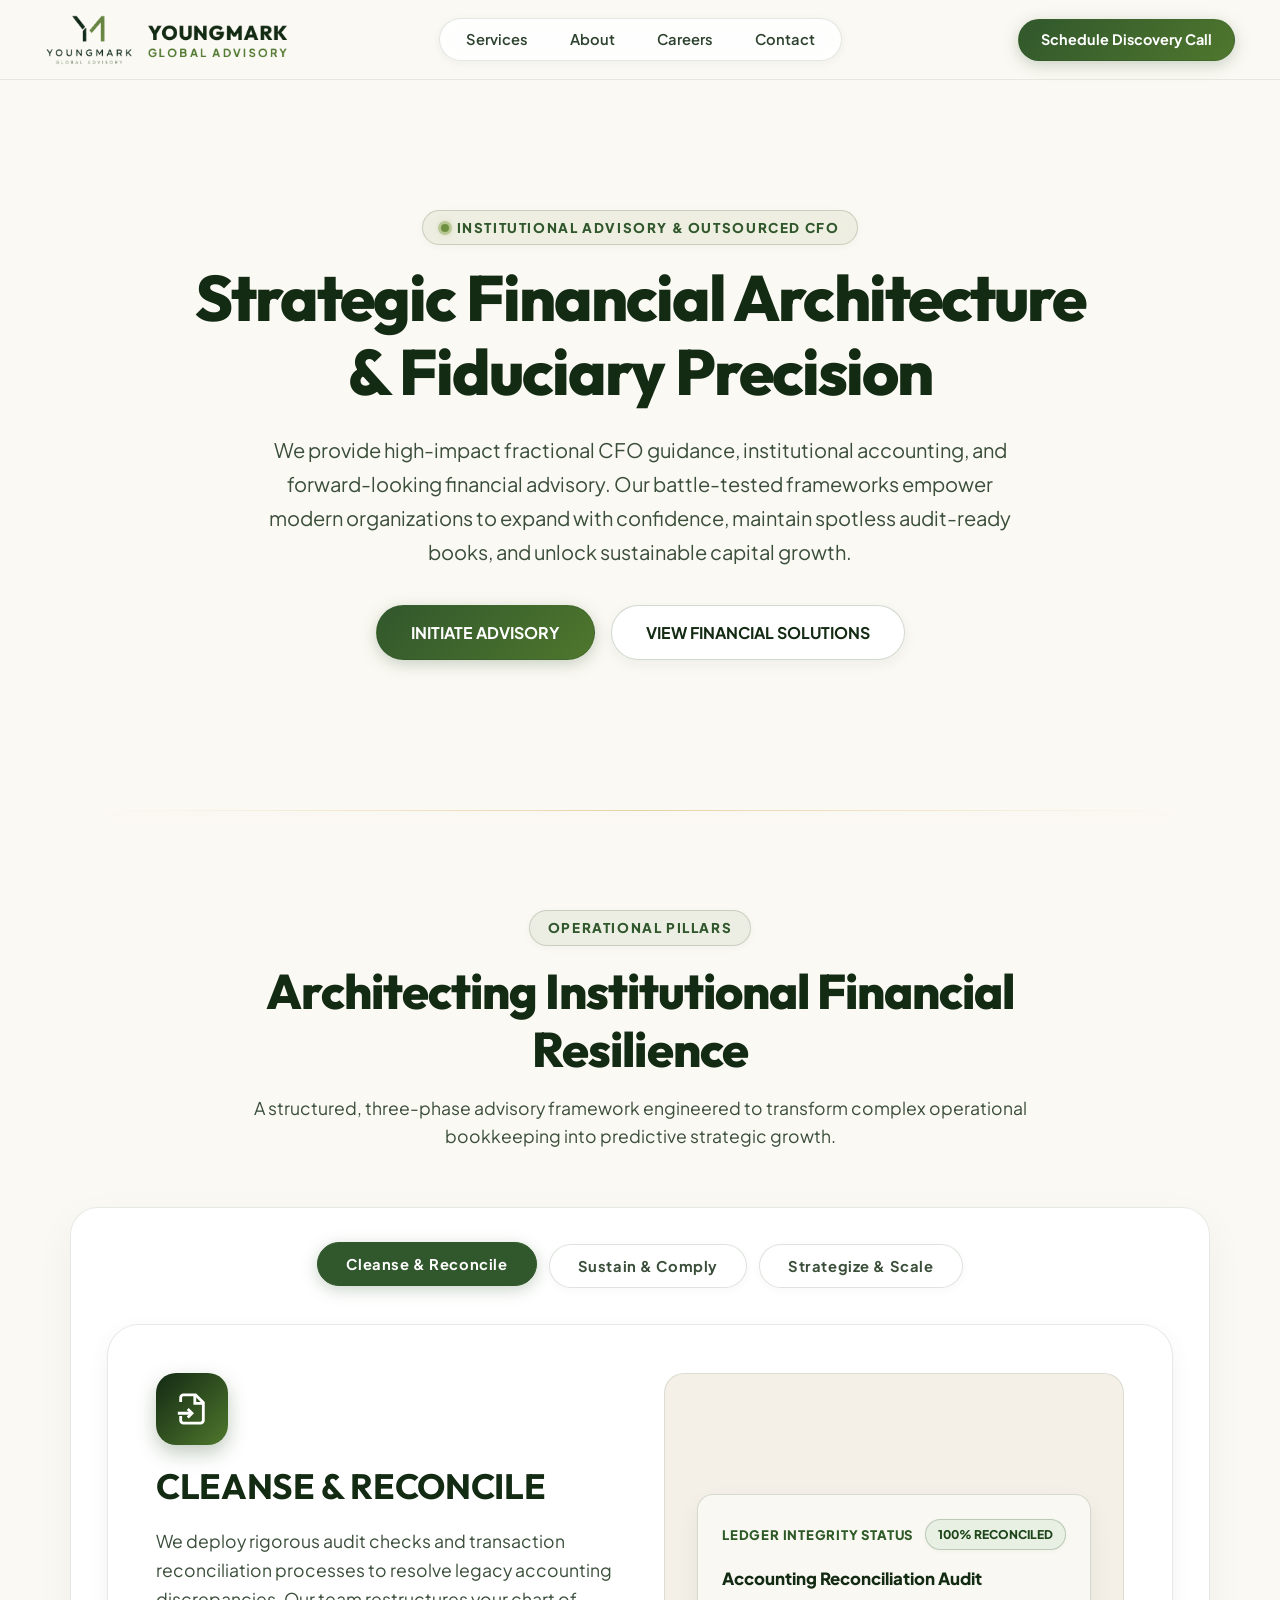
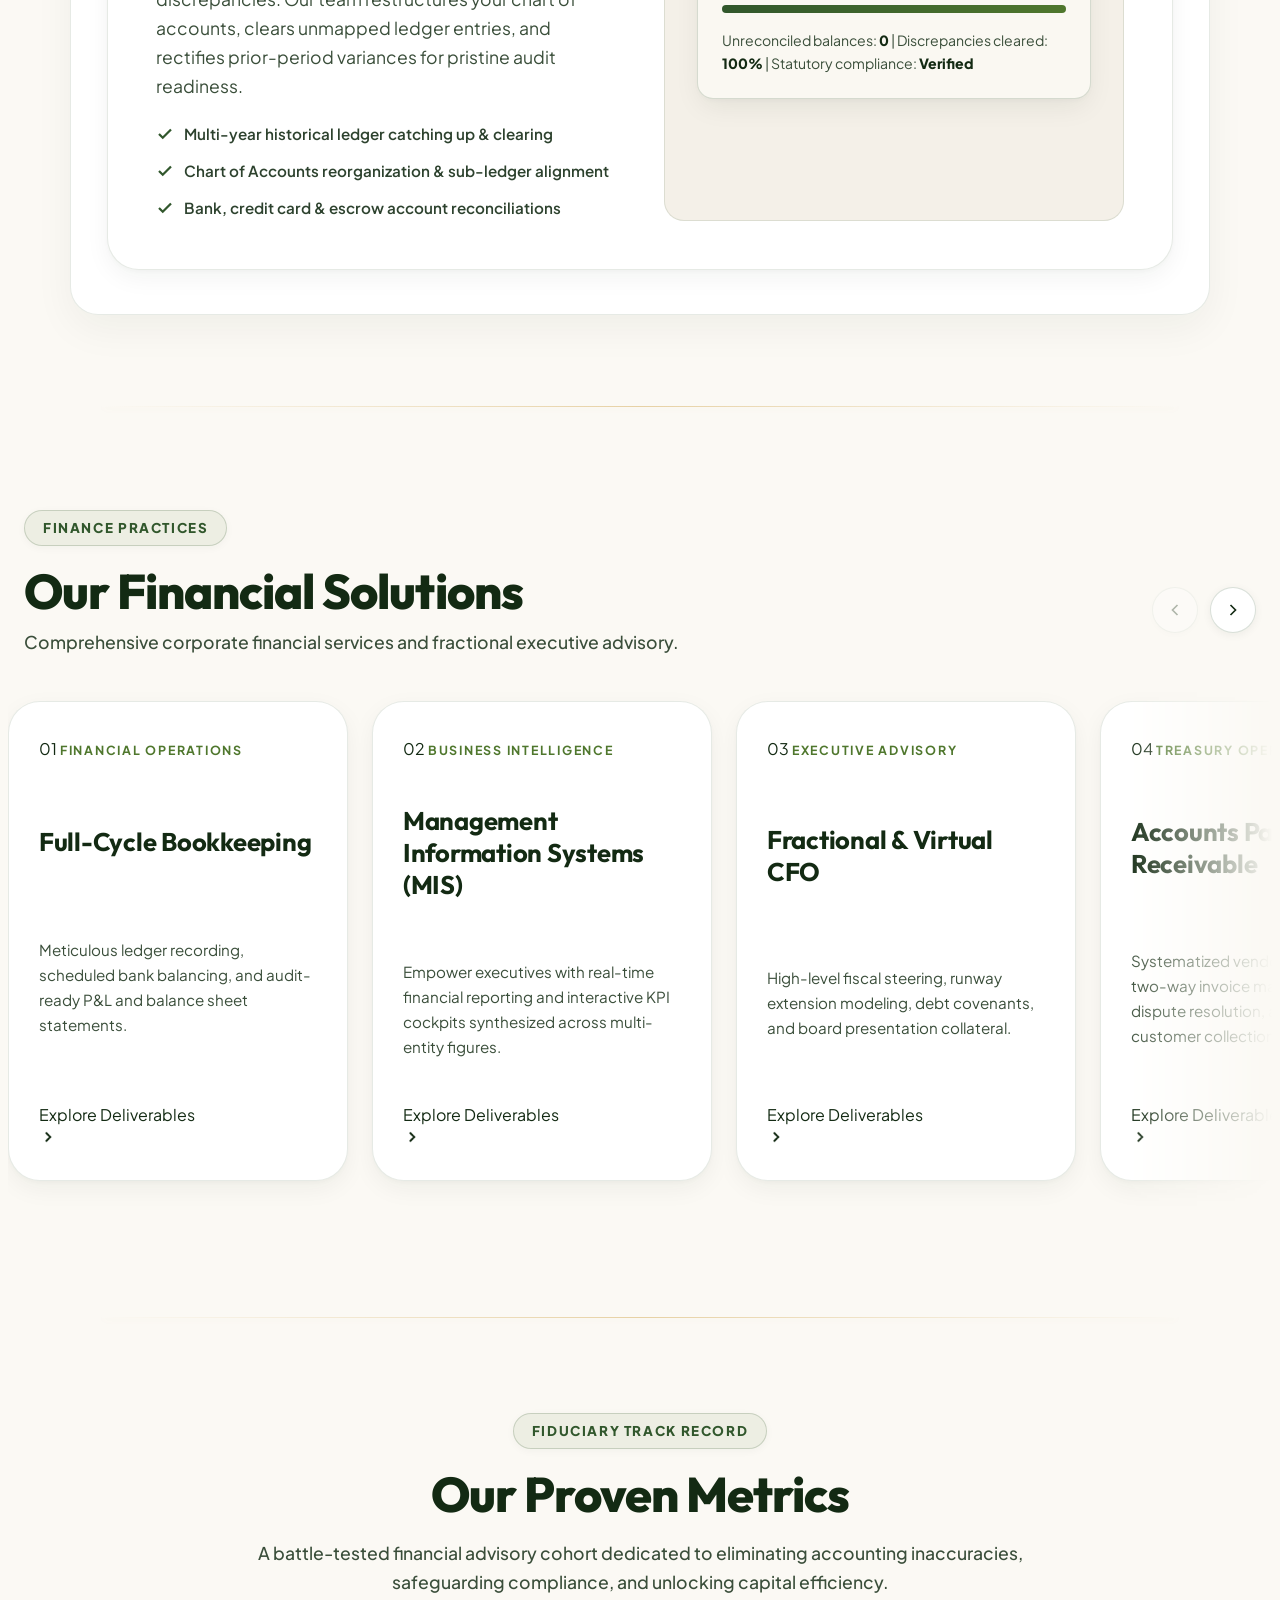
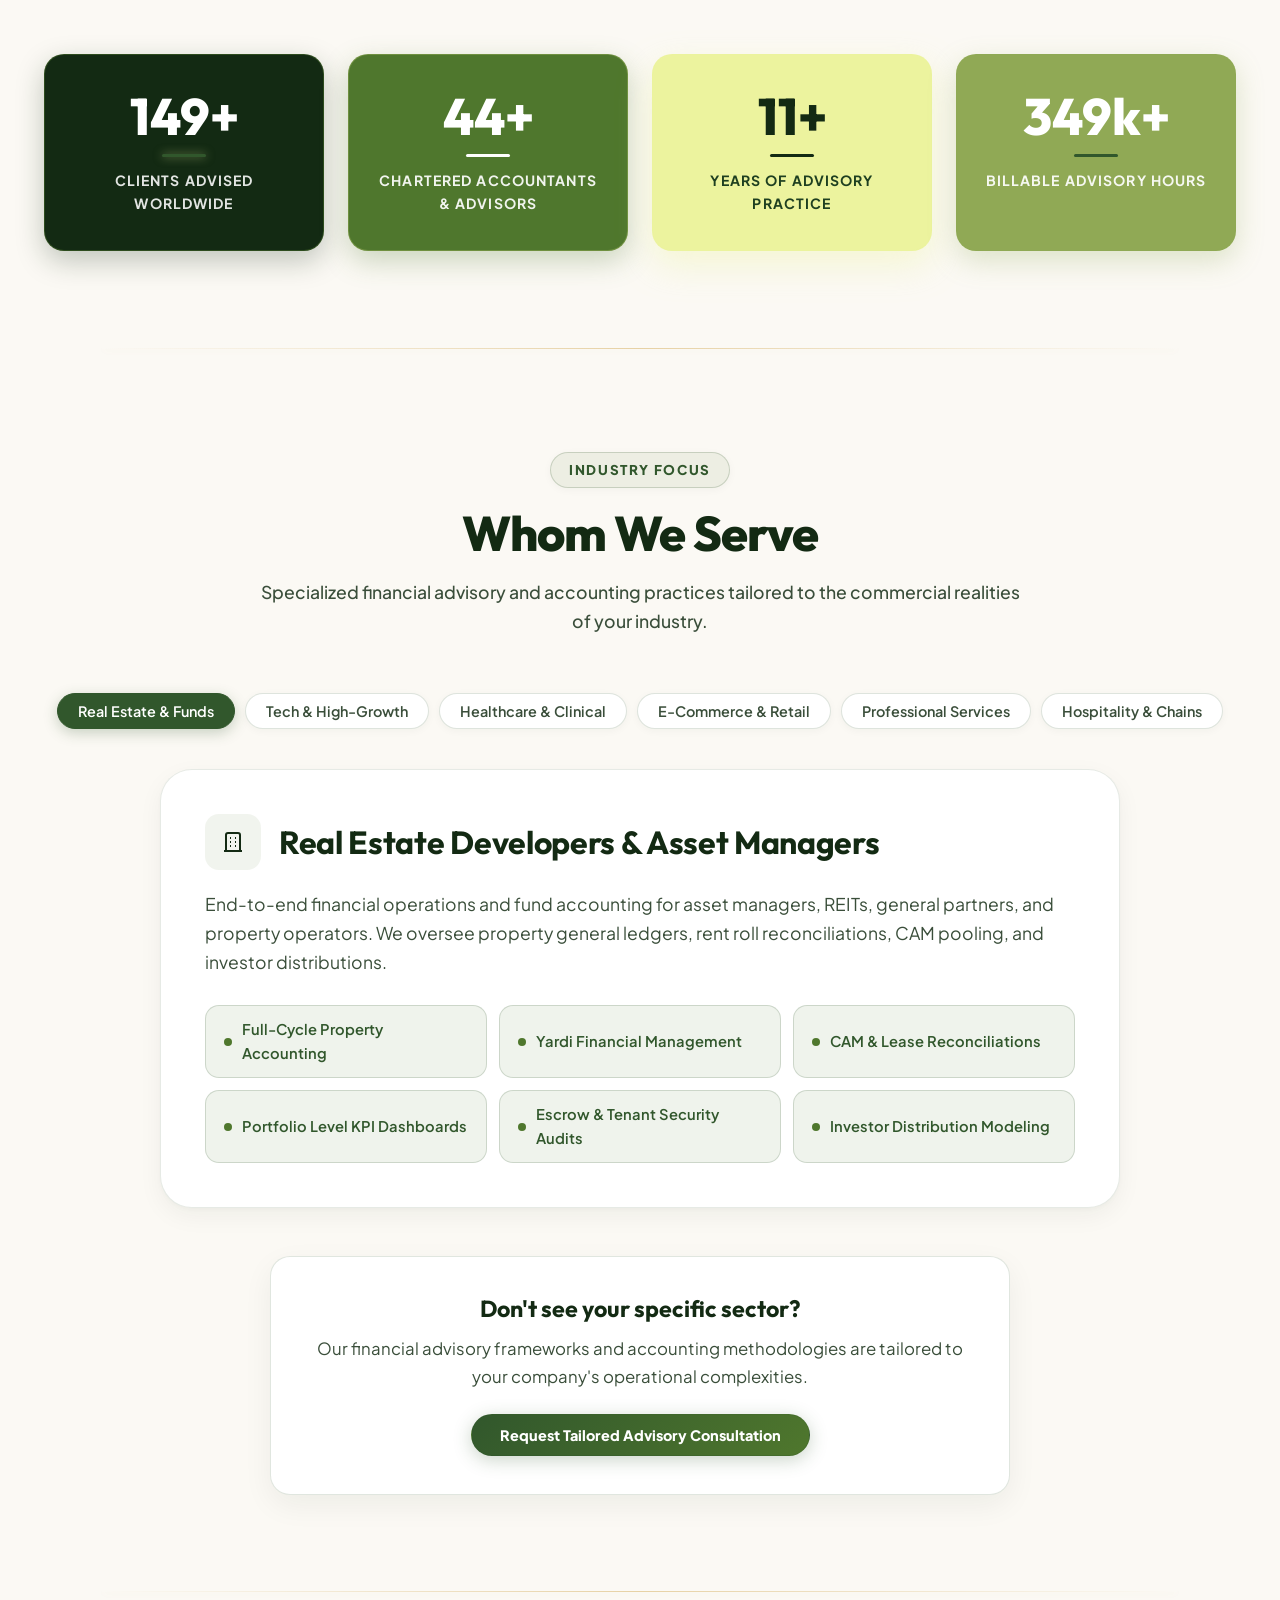
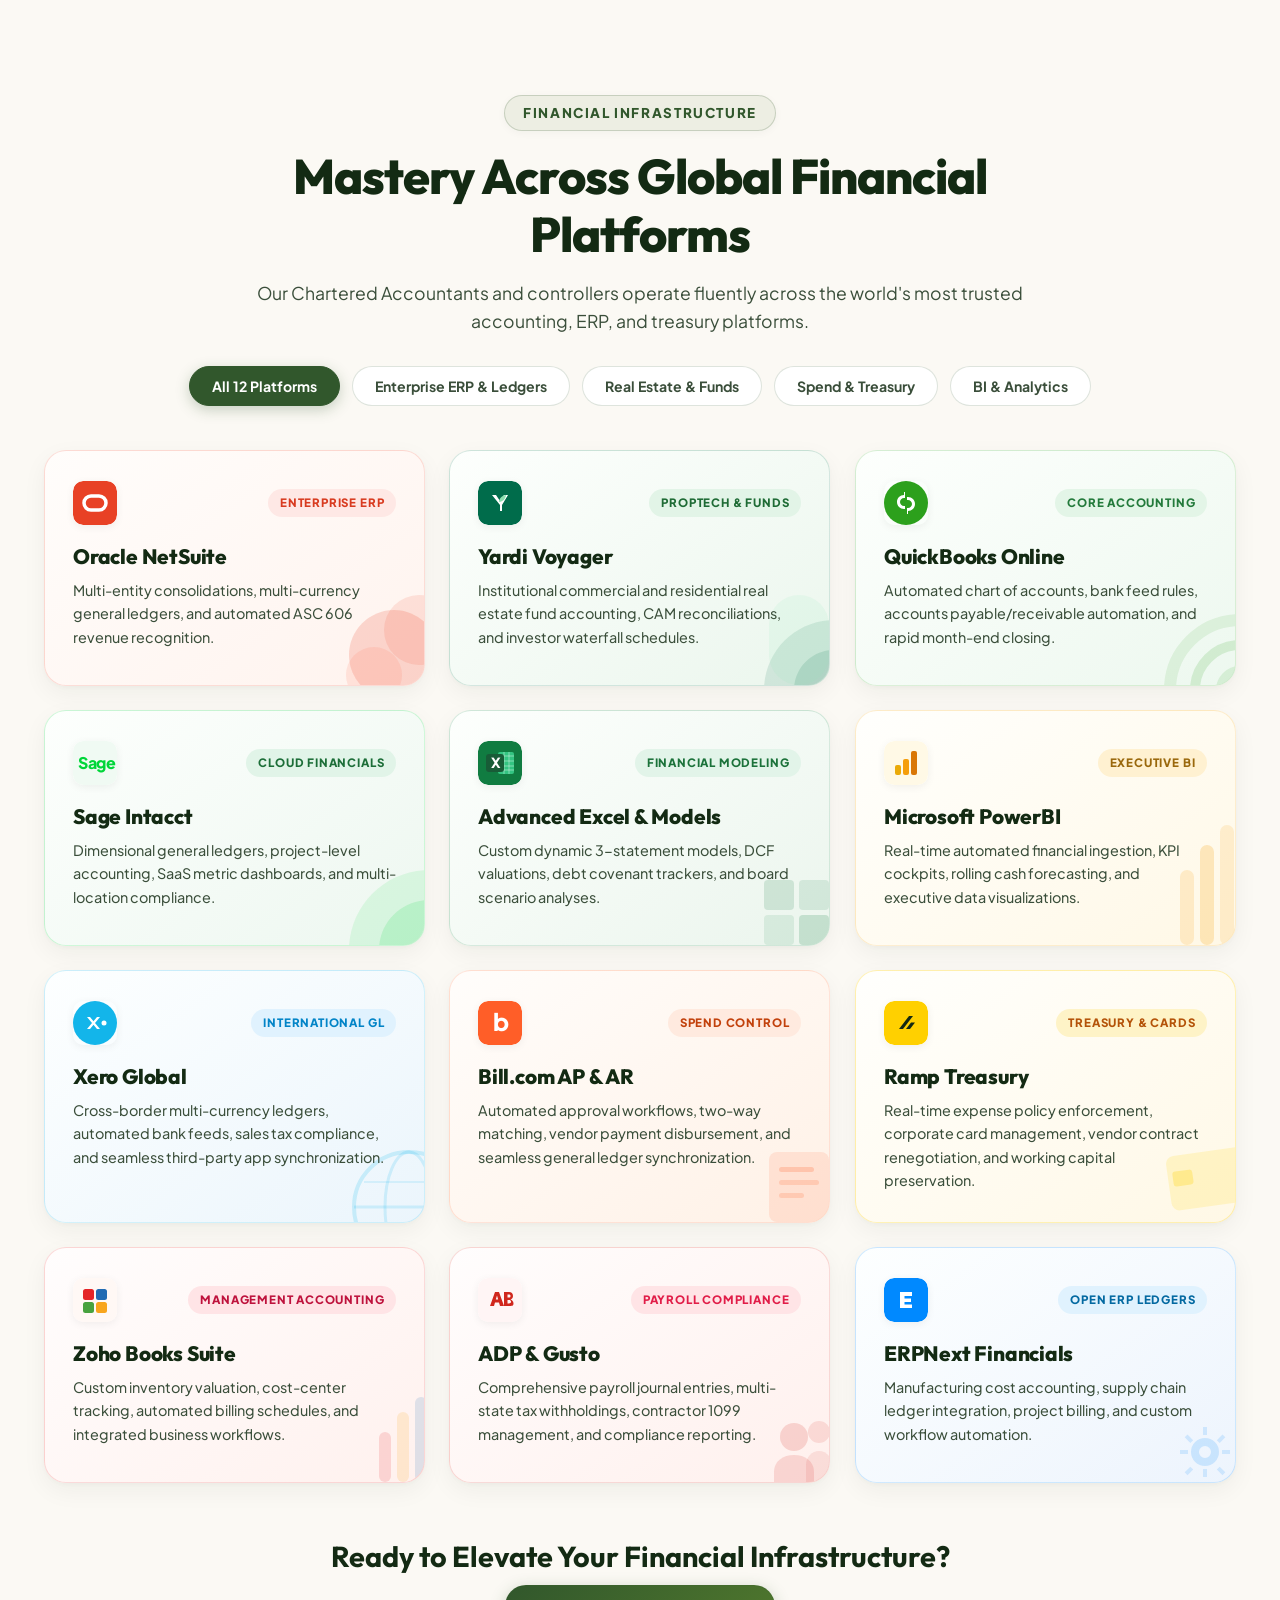
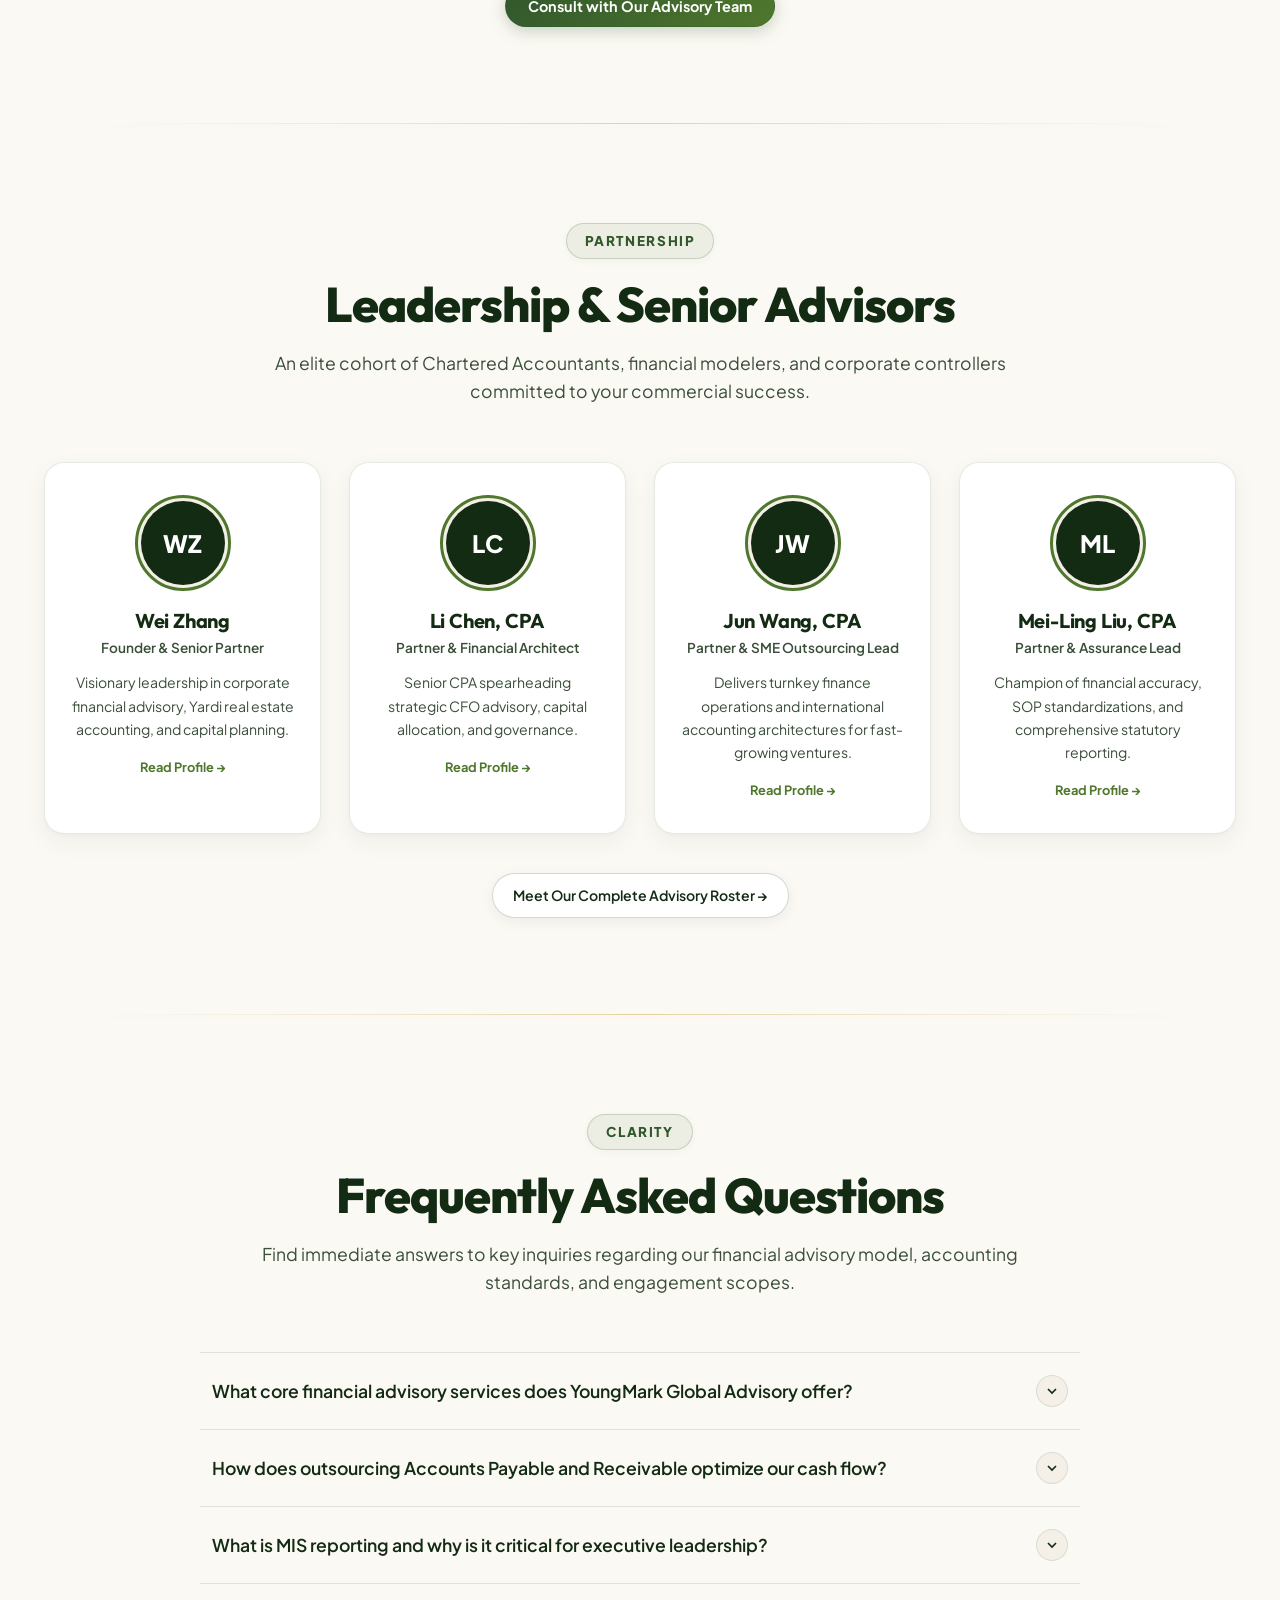
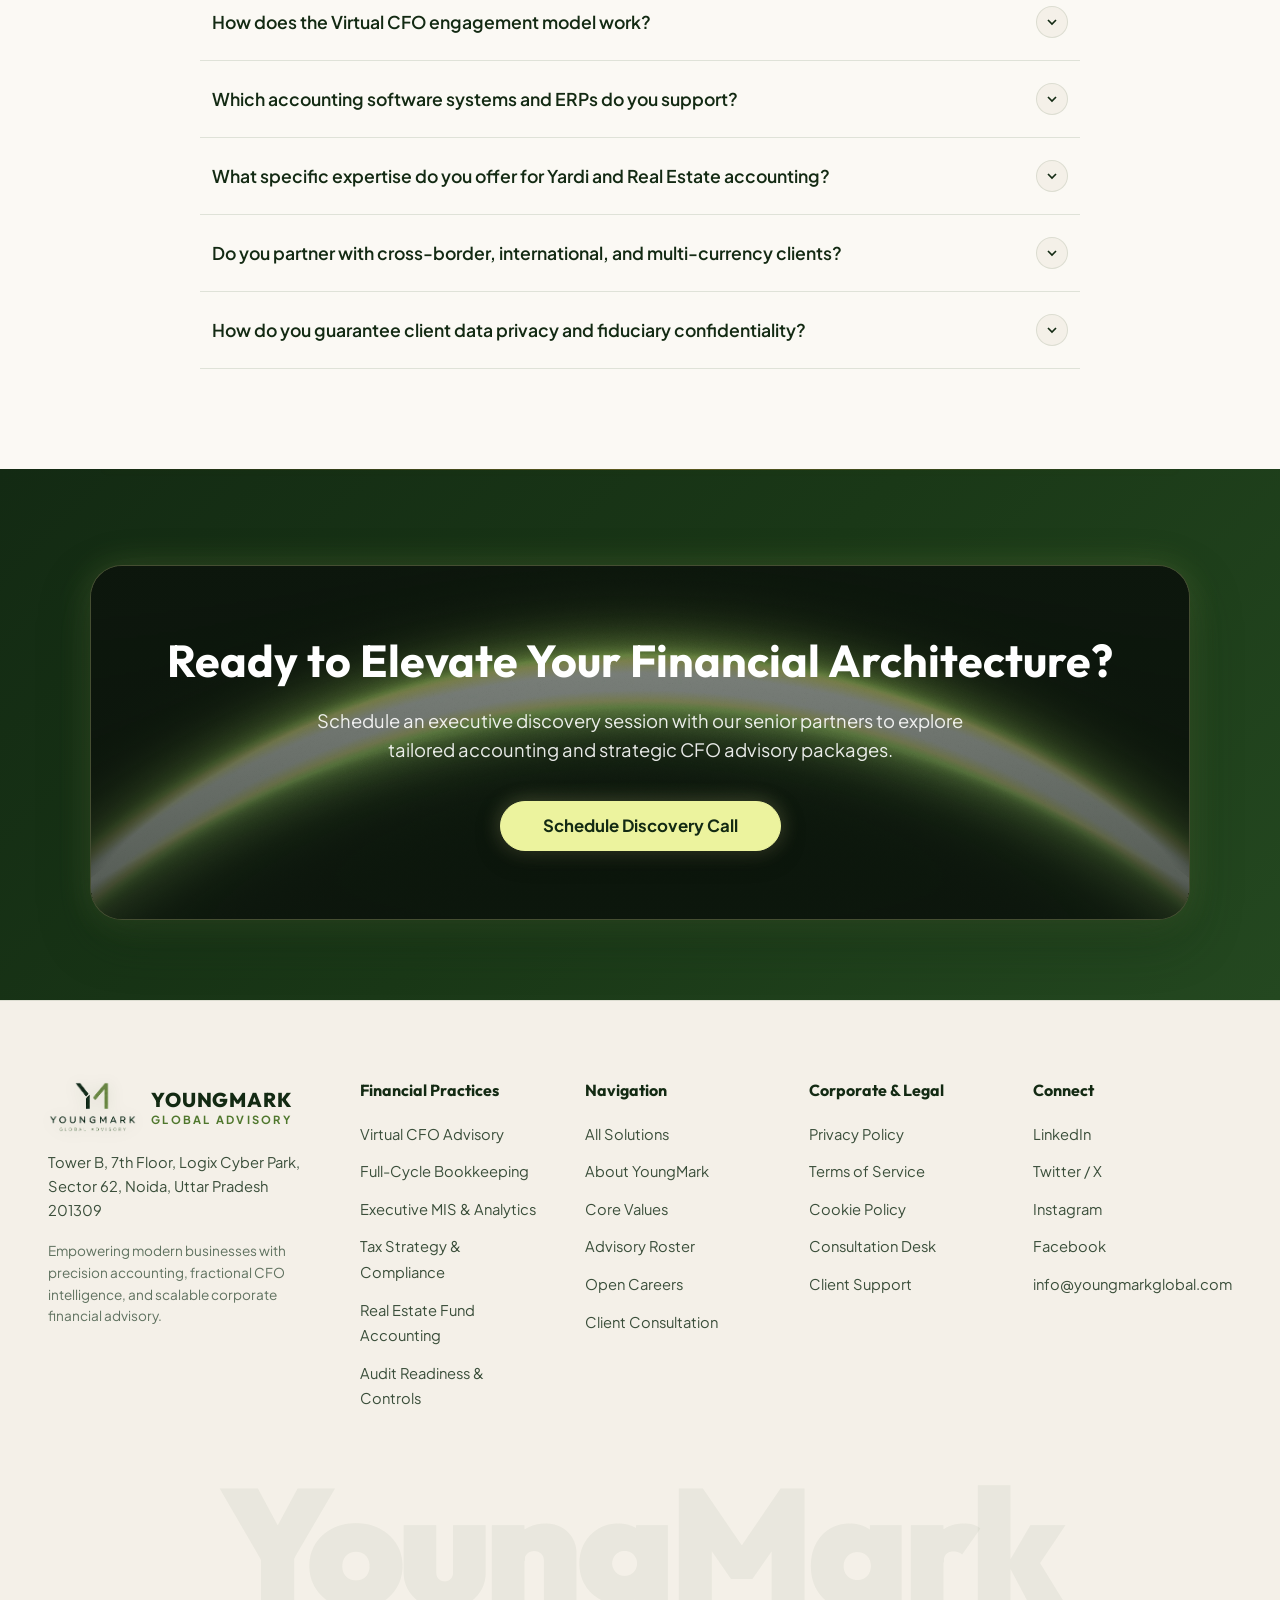
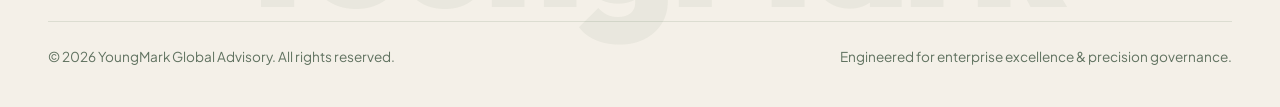
==== commit af21e2a4: "fix(team): restore complete team grid layout, circular avatar sizing, and section styles" ====
--- a/index.html
+++ b/index.html
@@ -5,7 +5,7 @@
   <meta name="viewport" content="width=device-width, initial-scale=1.0">
   <title>YoungMark Global Advisory - Strategic Financial Management &amp; Advisory</title>
   <meta name="description" content="YoungMark Global Advisory delivers elite financial consulting, outsourced fractional CFO advisory, full-cycle corporate bookkeeping, MIS analytics, and tax compliance for modern enterprises worldwide.">
-  <link rel="stylesheet" href="css/style.css?v=27.0">
+  <link rel="stylesheet" href="css/style.css?v=28.0">
   <link rel="icon" href="assets/Logo.png" type="image/png">
   <script>
     try {
@@ -1047,7 +1047,7 @@
     </div>
   </div>
 
-  <script src="js/site-content.js?v=27.0"></script>
-  <script src="js/main.js?v=27.0"></script>
+  <script src="js/site-content.js?v=28.0"></script>
+  <script src="js/main.js?v=28.0"></script>
 </body>
 </html>
--- a/css/style.css
+++ b/css/style.css
@@ -1962,6 +1962,677 @@
 .platform-badge-tag.badge-erpnext {
   background: #E0F2FE !important;
   color: #0369A1 !important;
+}
+
+.solar-cta-overlay {
+  text-align: center;
+  margin-top: 56px;
+  position: relative;
+  z-index: 5;
+}
+
+/* ==========================================================================
+   Leadership & Team Section
+   ========================================================================== */
+.team-section {
+  padding: 96px 0;
+  background-color: var(--bg-secondary);
+}
+
+.team-grid {
+  display: grid !important;
+  grid-template-columns: repeat(4, 1fr) !important;
+  gap: 28px !important;
+  margin-top: 48px !important;
+  max-width: 1240px !important;
+  margin-left: auto !important;
+  margin-right: auto !important;
+}
+
+@media (max-width: 1024px) {
+  .team-grid {
+    grid-template-columns: repeat(2, 1fr) !important;
+  }
+}
+
+.team-member-card {
+  background: var(--bg-card) !important;
+  background-color: #FFFFFF !important;
+  border: 1px solid var(--border-subtle) !important;
+  border-radius: var(--radius-lg) !important;
+  padding: 32px 24px !important;
+  text-align: center !important;
+  box-shadow: var(--shadow-sm) !important;
+  transition: var(--transition) !important;
+  display: flex !important;
+  flex-direction: column !important;
+  align-items: center !important;
+  cursor: pointer !important;
+  position: relative !important;
+  overflow: hidden !important;
+}
+
+.team-member-card:hover {
+  transform: translateY(-6px);
+  border-color: var(--c-sage-green);
+  box-shadow: var(--shadow-lg);
+}
+
+.member-avatar-wrap {
+  width: 96px !important;
+  height: 96px !important;
+  min-width: 96px !important;
+  min-height: 96px !important;
+  max-width: 96px !important;
+  max-height: 96px !important;
+  border-radius: 9999px !important;
+  margin: 0 auto 18px auto !important;
+  position: relative !important;
+  border: 3px solid var(--c-leaf-green) !important;
+  padding: 3px !important;
+  background: var(--bg-secondary) !important;
+  display: flex !important;
+  align-items: center !important;
+  justify-content: center !important;
+  flex-shrink: 0 !important;
+  overflow: hidden !important;
+}
+
+.member-avatar-img {
+  width: 100%;
+  height: 100%;
+  border-radius: var(--radius-full);
+  object-fit: cover;
+  background-color: var(--bg-tertiary);
+}
+
+.member-name {
+  font-size: 1.25rem;
+  font-weight: 700;
+  margin-bottom: 4px;
+}
+
+.member-role {
+  font-size: 0.85rem;
+  font-weight: 600;
+  color: var(--c-forest-green);
+  margin-bottom: 12px;
+}
+
+[data-theme="disabled-dark"] .member-role {
+  color: var(--c-lemon-cream);
+}
+
+.member-snippet {
+  font-size: 0.88rem;
+  color: var(--text-secondary);
+  line-height: 1.5;
+  margin-bottom: 16px;
+}
+
+.member-view-bio {
+  font-size: 0.8rem;
+  font-weight: 700;
+  color: var(--c-leaf-green);
+  display: inline-flex;
+  align-items: center;
+  gap: 4px;
+}
+
+/* ==========================================================================
+   Frequently Asked Questions (FAQ) Section
+   ========================================================================== */
+.faq-section {
+  padding: 96px 0;
+}
+
+.faq-accordion {
+  max-width: 880px;
+  margin: 0 auto;
+  display: flex;
+  flex-direction: column;
+  border-top: 1px solid var(--border-divide);
+}
+
+.faq-item {
+  border-bottom: 1px solid var(--border-divide);
+}
+
+.faq-question-btn {
+  width: 100%;
+  padding: 22px 12px;
+  display: flex;
+  align-items: center;
+  justify-content: space-between;
+  gap: 16px;
+  text-align: left;
+  font-size: 1.1rem;
+  font-weight: 600;
+  color: var(--text-primary);
+  background: transparent;
+  border: none;
+  cursor: pointer;
+  transition: color 0.2s ease;
+}
+
+.faq-question-btn:hover {
+  color: var(--c-forest-green);
+}
+
+[data-theme="disabled-dark"] .faq-question-btn:hover {
+  color: var(--c-lemon-cream);
+}
+
+.faq-toggle-icon {
+  width: 32px;
+  height: 32px;
+  border-radius: var(--radius-full);
+  background: var(--bg-secondary);
+  border: 1px solid var(--border-subtle);
+  display: flex;
+  align-items: center;
+  justify-content: center;
+  flex-shrink: 0;
+  transition: transform 0.28s cubic-bezier(0.16, 1, 0.3, 1), background-color 0.2s ease, color 0.2s ease, border-color 0.2s ease;
+}
+
+.faq-item.active .faq-toggle-icon {
+  transform: rotate(180deg);
+  background: var(--c-forest-green);
+  border-color: var(--c-forest-green);
+  color: #FFFFFF;
+}
+
+[data-theme="disabled-dark"] .faq-item.active .faq-toggle-icon {
+  background: var(--c-lemon-cream);
+  border-color: var(--c-lemon-cream);
+  color: #132A13;
+}
+
+.faq-answer-panel {
+  display: grid;
+  grid-template-rows: 0fr;
+  transition: grid-template-rows 0.28s cubic-bezier(0.16, 1, 0.3, 1);
+}
+
+.faq-item.active .faq-answer-panel {
+  grid-template-rows: 1fr;
+}
+
+.faq-answer-panel p {
+  overflow: hidden;
+  min-height: 0;
+  padding: 0 12px;
+  margin: 0;
+  font-size: 1rem;
+  color: var(--text-secondary);
+  line-height: 1.7;
+  opacity: 0;
+  transform: translateY(-4px);
+  transition: opacity 0.22s ease, transform 0.22s ease, padding 0.28s cubic-bezier(0.16, 1, 0.3, 1);
+}
+
+.faq-item.active .faq-answer-panel p {
+  padding: 0 12px 24px;
+  opacity: 1;
+  transform: translateY(0);
+}
+
+/* ==========================================================================
+   CTA Banner
+   ========================================================================== */
+.cta-banner-section {
+  padding: 80px 24px;
+}
+
+.cta-banner-box {
+  max-width: 1100px;
+  margin: 0 auto;
+  border-radius: var(--radius-xl);
+  background-color: #0D170D;
+  color: #FFFFFF;
+  padding: 68px 32px;
+  text-align: center;
+  position: relative;
+  overflow: hidden;
+  box-shadow: 0 20px 50px rgba(19, 42, 19, 0.4), 0 0 35px rgba(144, 169, 85, 0.25);
+  border: 1px solid rgba(236, 243, 158, 0.25);
+}
+
+.cta-banner-box::before {
+  content: '';
+  position: absolute;
+  inset: -15%;
+  background-image:
+    linear-gradient(180deg, rgba(13, 23, 13, 0.45) 0%, rgba(13, 23, 13, 0.75) 100%),
+    url('../assets/ultravibe-20-dark.webp');
+  background-position: center 35%;
+  background-size: cover;
+  background-repeat: no-repeat;
+  z-index: 0;
+  pointer-events: none;
+  animation: ultravibe-breathe-dark 14s cubic-bezier(0.42, 0, 0.58, 1) infinite alternate;
+  will-change: transform, filter;
+}
+
+.cta-banner-box>* {
+  position: relative;
+  z-index: 1;
+}
+
+.cta-banner-title {
+  font-size: clamp(2rem, 3.5vw, 3rem);
+  color: #FFFFFF;
+  margin-bottom: 18px;
+}
+
+.cta-banner-desc {
+  font-size: 1.15rem;
+  color: rgba(255, 255, 255, 0.9);
+  max-width: 680px;
+  margin: 0 auto 36px;
+  line-height: 1.6;
+}
+
+.btn-banner {
+  display: inline-flex;
+  align-items: center;
+  justify-content: center;
+  padding: 16px 42px;
+  font-size: 1.05rem;
+  font-weight: 700;
+  border-radius: var(--radius-full);
+  background: var(--c-lemon-cream) !important;
+  color: #132A13 !important;
+  border: 1.5px solid var(--c-lemon-cream) !important;
+  box-shadow: 0 6px 24px rgba(0, 0, 0, 0.40), 0 0 20px rgba(236, 243, 158, 0.30) !important;
+  transition: transform 0.25s cubic-bezier(0.16, 1, 0.3, 1),
+    box-shadow 0.25s cubic-bezier(0.16, 1, 0.3, 1),
+    background 0.2s ease,
+    color 0.2s ease,
+    border-color 0.2s ease !important;
+  position: relative;
+  overflow: hidden;
+  line-height: 1;
+  text-decoration: none;
+  cursor: pointer;
+  white-space: nowrap;
+  user-select: none;
+  -webkit-user-select: none;
+}
+
+.btn-banner::after {
+  content: '';
+  position: absolute;
+  top: 0;
+  left: -100%;
+  width: 100%;
+  height: 100%;
+  background: linear-gradient(90deg, transparent, rgba(255, 255, 255, 0.45), transparent);
+  transition: transform 0.65s cubic-bezier(0.16, 1, 0.3, 1);
+  pointer-events: none;
+}
+
+.btn-banner:hover::after {
+  transform: translateX(200%);
+}
+
+.btn-banner:hover {
+  background: #FFFFFF !important;
+  color: #132A13 !important;
+  border-color: #FFFFFF !important;
+  transform: translateY(-2px) !important;
+  box-shadow: 0 10px 32px rgba(0, 0, 0, 0.50), 0 0 32px rgba(255, 255, 255, 0.45) !important;
+}
+
+.btn-banner:active {
+  transform: translateY(0) scale(0.98) !important;
+  transition-duration: 0.1s !important;
+}
+
+/* ==========================================================================
+   Footer
+   ========================================================================== */
+.site-footer {
+  background-color: var(--bg-secondary);
+  padding: 80px 24px 40px;
+  border-top: 1px solid var(--border-divide);
+  position: relative;
+  overflow: hidden;
+}
+
+.footer-top-grid {
+  display: grid;
+  grid-template-columns: 1.5fr 1fr 1fr 1fr 1fr;
+  gap: 48px;
+  margin-bottom: 60px;
+}
+
+.footer-brand-col {
+  display: flex;
+  flex-direction: column;
+  gap: 18px;
+}
+
+.footer-address {
+  font-size: 0.92rem;
+  color: var(--text-secondary);
+  line-height: 1.6;
+}
+
+.footer-col-title {
+  font-size: 1rem;
+  font-weight: 700;
+  margin-bottom: 20px;
+  color: var(--text-primary);
+}
+
+.footer-links-list {
+  list-style: none;
+  display: flex;
+  flex-direction: column;
+  gap: 12px;
+}
+
+.footer-links-list a {
+  font-size: 0.92rem;
+  color: var(--text-secondary);
+  transition: var(--transition);
+}
+
+.footer-links-list a:hover {
+  color: var(--c-forest-green);
+  transform: translateX(3px);
+}
+
+[data-theme="disabled-dark"] .footer-links-list a:hover {
+  color: var(--c-lemon-cream);
+}
+
+.footer-watermark {
+  font-family: var(--font-heading);
+  font-size: clamp(4rem, 13vw, 12rem);
+  font-weight: 900;
+  text-align: center;
+  letter-spacing: -0.04em;
+  color: var(--border-subtle);
+  line-height: 0.9;
+  user-select: none;
+  pointer-events: none;
+  margin-top: 40px;
+}
+
+[data-theme="disabled-dark"] .footer-watermark {
+  color: rgba(255, 255, 255, 0.03);
+}
+
+.footer-bottom-bar {
+  display: flex;
+  align-items: center;
+  justify-content: space-between;
+  padding-top: 24px;
+  border-top: 1px solid var(--border-divide);
+  font-size: 0.85rem;
+  color: var(--text-muted);
+}
+
+/* ==========================================================================
+   Modal Dialogs & Toasts
+   ========================================================================== */
+.modal-backdrop {
+  position: fixed;
+  inset: 0;
+  background: rgba(10, 17, 10, 0.65);
+  backdrop-filter: blur(8px);
+  -webkit-backdrop-filter: blur(8px);
+  z-index: 200;
+  display: flex;
+  align-items: center;
+  justify-content: center;
+  padding: 20px;
+  opacity: 0;
+  pointer-events: none;
+  transition: opacity 0.3s ease;
+}
+
+.modal-backdrop.open {
+  opacity: 1;
+  pointer-events: auto;
+}
+
+.modal-box {
+  background: var(--bg-card);
+  border: 1px solid var(--border-glass);
+  border-radius: var(--radius-xl);
+  max-width: 600px;
+  width: 100%;
+  max-height: 85vh;
+  overflow-y: auto;
+  padding: 36px;
+  box-shadow: var(--shadow-lg);
+  position: relative;
+  transform: scale(0.95);
+  transition: transform 0.3s ease;
+}
+
+.modal-backdrop.open .modal-box {
+  transform: scale(1);
+}
+
+.modal-close-btn {
+  position: absolute;
+  top: 20px;
+  right: 20px;
+  width: 36px;
+  height: 36px;
+  border-radius: var(--radius-full);
+  background: var(--bg-secondary);
+  color: var(--text-secondary);
+  display: flex;
+  align-items: center;
+  justify-content: center;
+  transition: var(--transition);
+}
+
+.modal-close-btn:hover {
+  background: var(--c-dark-green);
+  color: #FFFFFF;
+}
+
+/* Toast */
+.toast-notice {
+  position: fixed;
+  bottom: 24px;
+  right: 24px;
+  z-index: 300;
+  background: var(--c-forest-green);
+  color: #FFFFFF;
+  padding: 14px 24px;
+  border-radius: var(--radius-md);
+  box-shadow: var(--shadow-lg);
+  font-size: 0.92rem;
+  font-weight: 600;
+  display: flex;
+  align-items: center;
+  gap: 12px;
+  transform: translateY(100px);
+  opacity: 0;
+  transition: all 0.35s cubic-bezier(0.16, 1, 0.3, 1);
+}
+
+.toast-notice.show {
+  transform: translateY(0);
+  opacity: 1;
+}
+
+/* ==========================================================================
+   Page-Specific Layouts (Services, About, Careers, Pricing, Contact)
+   ========================================================================== */
+/* Subpage hero architecture is fully defined in Section 1 and Section 7 */
+
+/* Pricing Grids */
+.pricing-grid {
+  display: grid;
+  grid-template-columns: repeat(3, 1fr);
+  gap: 32px;
+  align-items: stretch;
+  margin: 48px 0;
+}
+
+.pricing-card {
+  background: var(--bg-card);
+  border: 1px solid var(--border-subtle);
+  border-radius: var(--radius-xl);
+  padding: 40px 32px;
+  box-shadow: var(--shadow-sm);
+  display: flex;
+  flex-direction: column;
+  position: relative;
+  transition: var(--transition);
+}
+
+.pricing-card:hover {
+  transform: translateY(-6px);
+  box-shadow: var(--shadow-lg);
+  border-color: var(--c-sage-green);
+}
+
+.pricing-card.featured {
+  border-color: var(--c-leaf-green);
+  box-shadow: 0 12px 35px rgba(49, 87, 44, 0.15);
+}
+
+.pricing-card.featured::before {
+  content: 'MOST POPULAR';
+  position: absolute;
+  top: -14px;
+  left: 50%;
+  transform: translateX(-50%);
+  background: var(--c-leaf-green);
+  color: #FFFFFF;
+  font-size: 0.72rem;
+  font-weight: 800;
+  letter-spacing: 0.1em;
+  padding: 4px 16px;
+  border-radius: var(--radius-full);
+}
+
+.pricing-badge {
+  display: inline-block;
+  padding: 6px 16px;
+  border-radius: var(--radius-full);
+  font-size: 0.85rem;
+  font-weight: 700;
+  background: var(--bg-secondary);
+  border: 1px solid var(--border-subtle);
+  margin-bottom: 20px;
+  width: fit-content;
+}
+
+.pricing-price {
+  font-family: var(--font-heading);
+  font-size: 3.2rem;
+  font-weight: 800;
+  color: var(--text-primary);
+  line-height: 1;
+  margin-bottom: 8px;
+}
+
+.pricing-price span {
+  font-size: 1rem;
+  font-weight: 500;
+  color: var(--text-muted);
+}
+
+.pricing-features-list {
+  list-style: none;
+  display: flex;
+  flex-direction: column;
+  gap: 14px;
+  margin: 32px 0;
+  flex-grow: 1;
+}
+
+.pricing-features-list li {
+  display: flex;
+  align-items: flex-start;
+  gap: 12px;
+  font-size: 0.94rem;
+  color: var(--text-secondary);
+}
+
+.pricing-features-list li svg {
+  color: var(--c-leaf-green);
+  flex-shrink: 0;
+  margin-top: 3px;
+}
+
+/* Contact Form & Channels */
+.contact-layout-grid {
+  display: grid;
+  grid-template-columns: 1.2fr 1fr;
+  gap: 56px;
+  padding: 64px 0 96px;
+}
+
+.contact-channels-grid {
+  display: grid;
+  grid-template-columns: repeat(3, 1fr);
+  gap: 28px;
+  padding: 10px 0 32px;
+}
+
+.contact-channels-grid .info-item-card {
+  background: var(--bg-card);
+  border: 1px solid var(--border-subtle);
+  border-radius: var(--radius-xl);
+  padding: 36px 30px;
+  display: flex;
+  flex-direction: column;
+  gap: 20px;
+  transition: all 0.3s cubic-bezier(0.16, 1, 0.3, 1);
+  box-shadow: var(--shadow-sm);
+  position: relative;
+}
+
+.contact-channels-grid .info-item-card:hover {
+  transform: translateY(-4px);
+  border-color: rgba(98, 142, 60, 0.4);
+  box-shadow: 0 16px 36px rgba(0, 0, 0, 0.1);
+}
+
+[data-theme="disabled-dark"] .contact-channels-grid .info-item-card:hover {
+  border-color: rgba(142, 187, 85, 0.4);
+  box-shadow: 0 16px 36px rgba(0, 0, 0, 0.45);
+}
+
+.contact-confidentiality-card {
+  background: var(--bg-card);
+  border: 1px solid var(--border-subtle);
+  border-radius: var(--radius-xl);
+  padding: 32px 36px;
+  margin-top: 12px;
+  display: flex;
+  align-items: center;
+  gap: 24px;
+  box-shadow: var(--shadow-sm);
+  transition: all 0.3s ease;
+}
+
+.contact-confidentiality-card:hover {
+  border-color: rgba(98, 142, 60, 0.35);
+}
+
+@media (max-width: 992px) {
+  .contact-channels-grid {
+    grid-template-columns: 1fr;
+  }
+
+  .contact-confidentiality-card {
+    flex-direction: column;
+    align-items: flex-start;
+    padding: 24px;
+  }
 }
 
 .contact-card-box {
@@ -3572,7 +4243,8 @@
 .service-card,
 .how-we-help-section .help-card,
 .industries-section .industry-card-active,
-  .team-member-card,
+.platform-eco-card,
+.team-member-card,
 .stat-box {
   background-color: #FFFFFF !important;
   background: #FFFFFF !important;
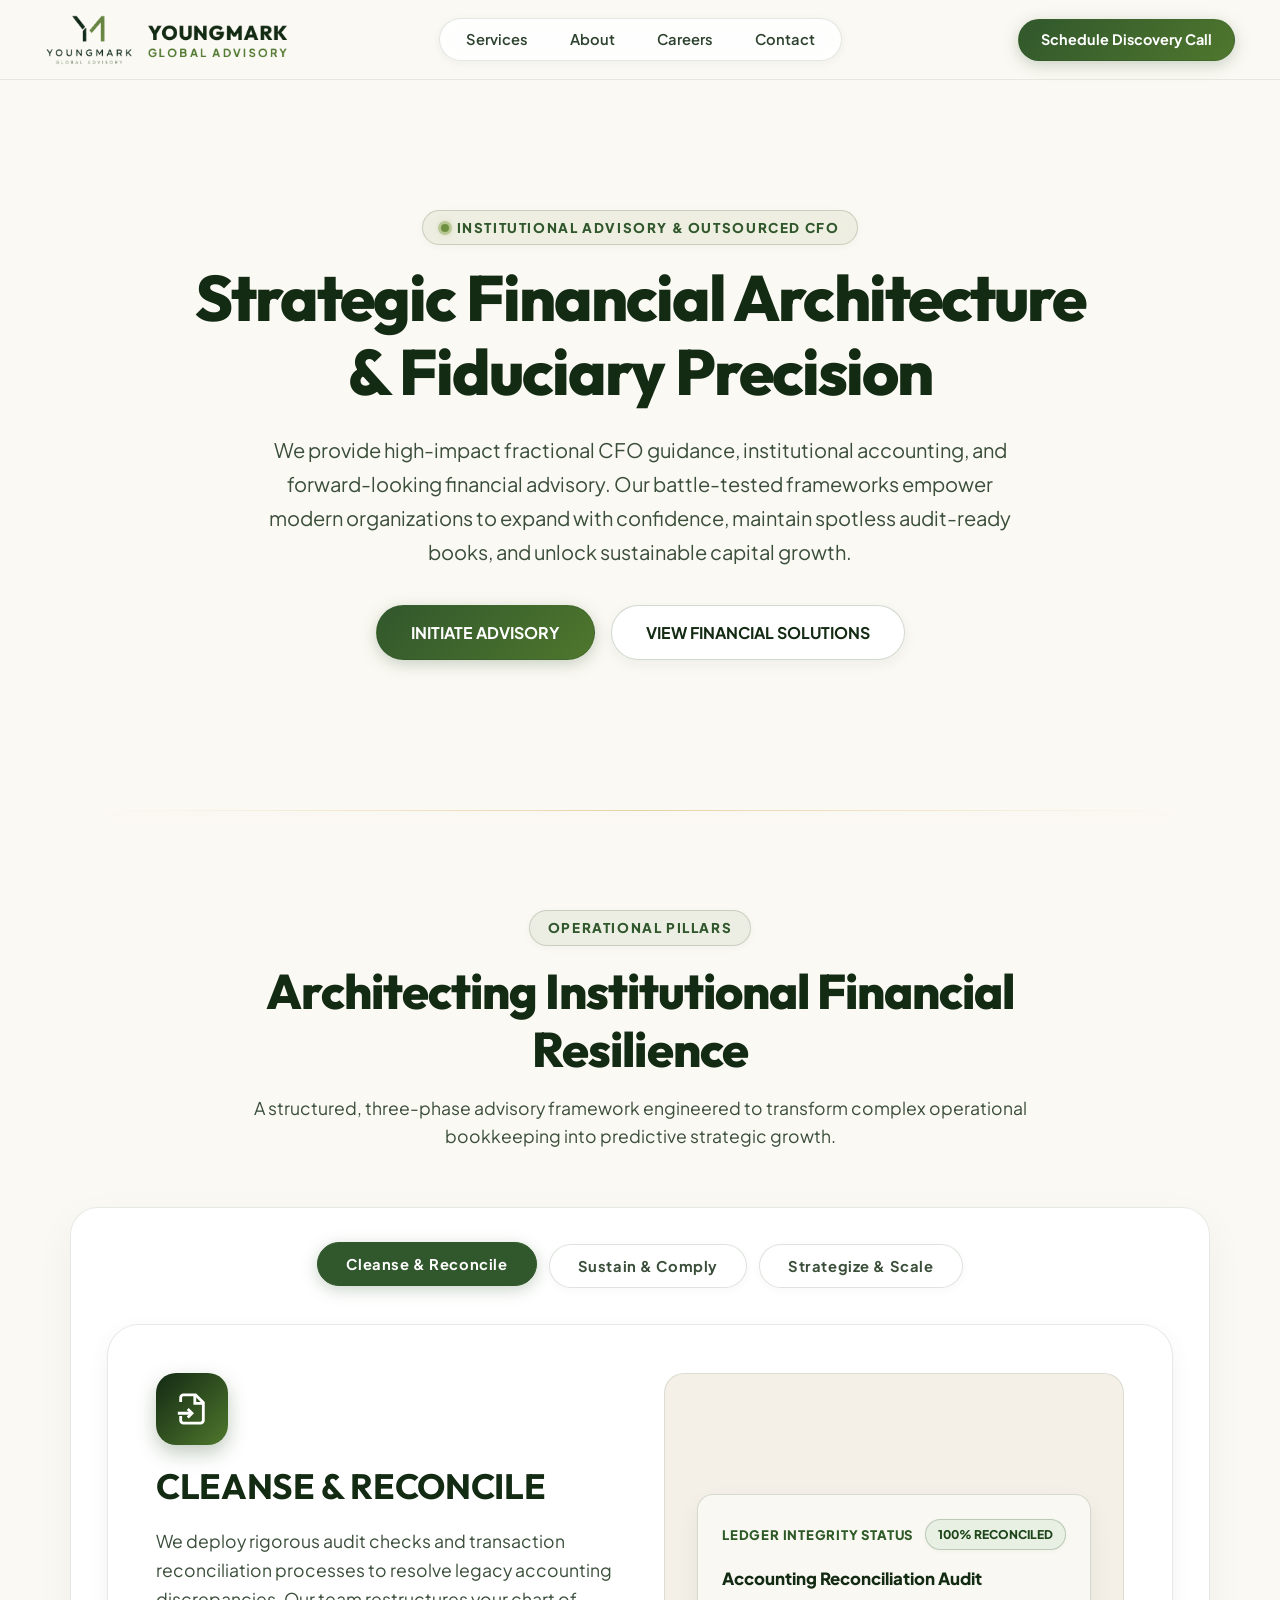
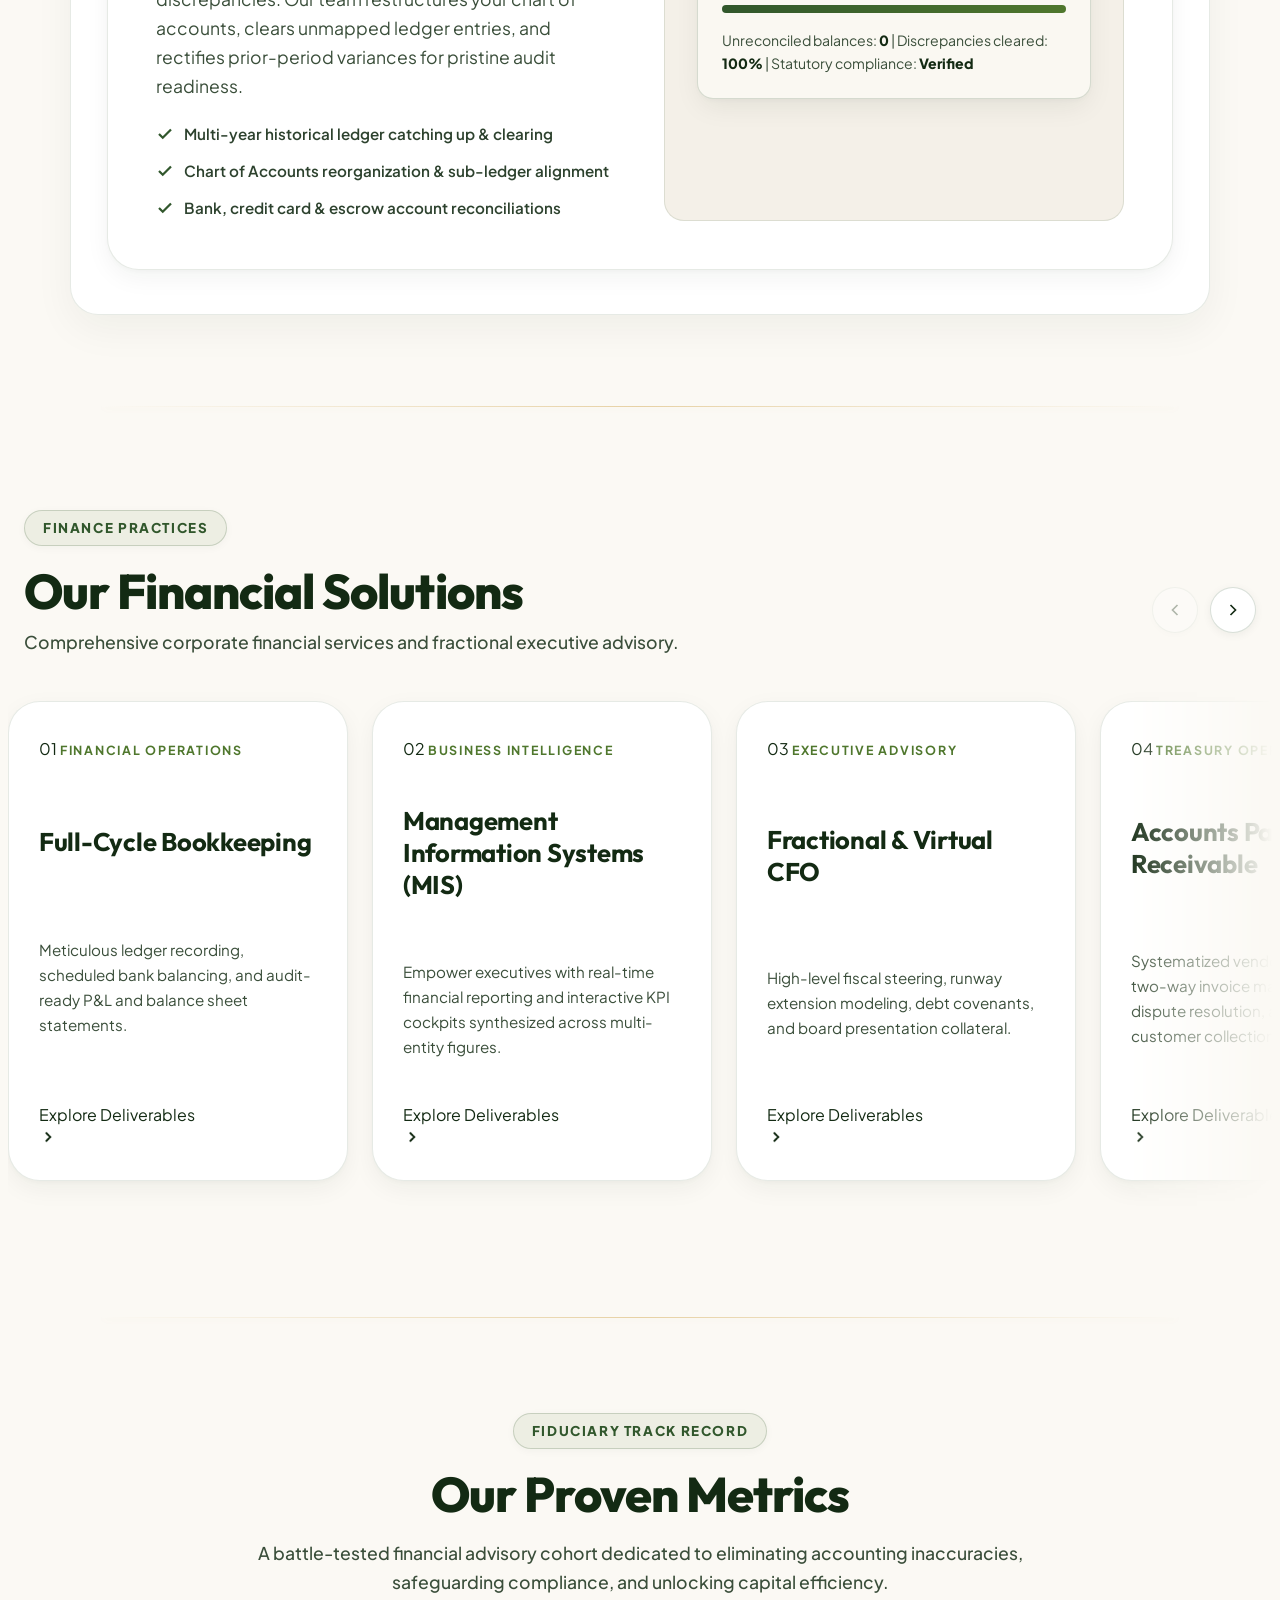
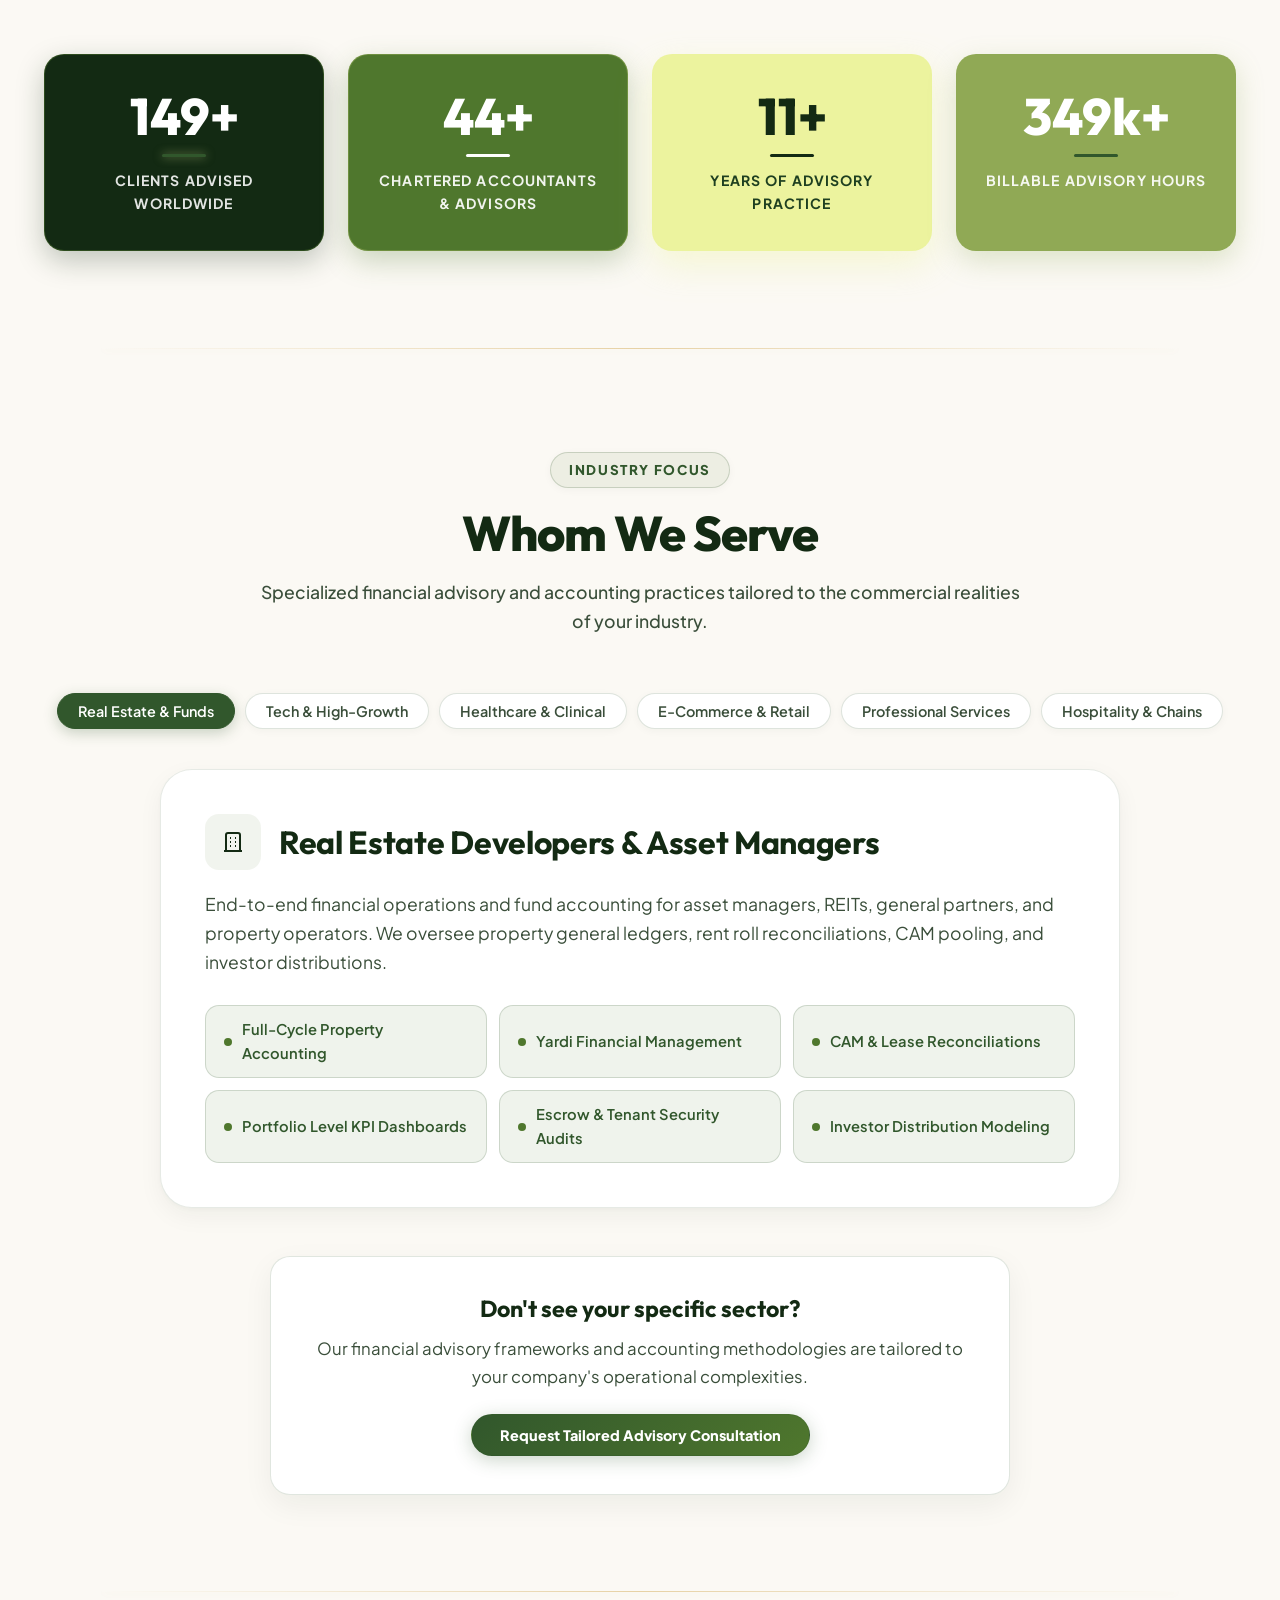
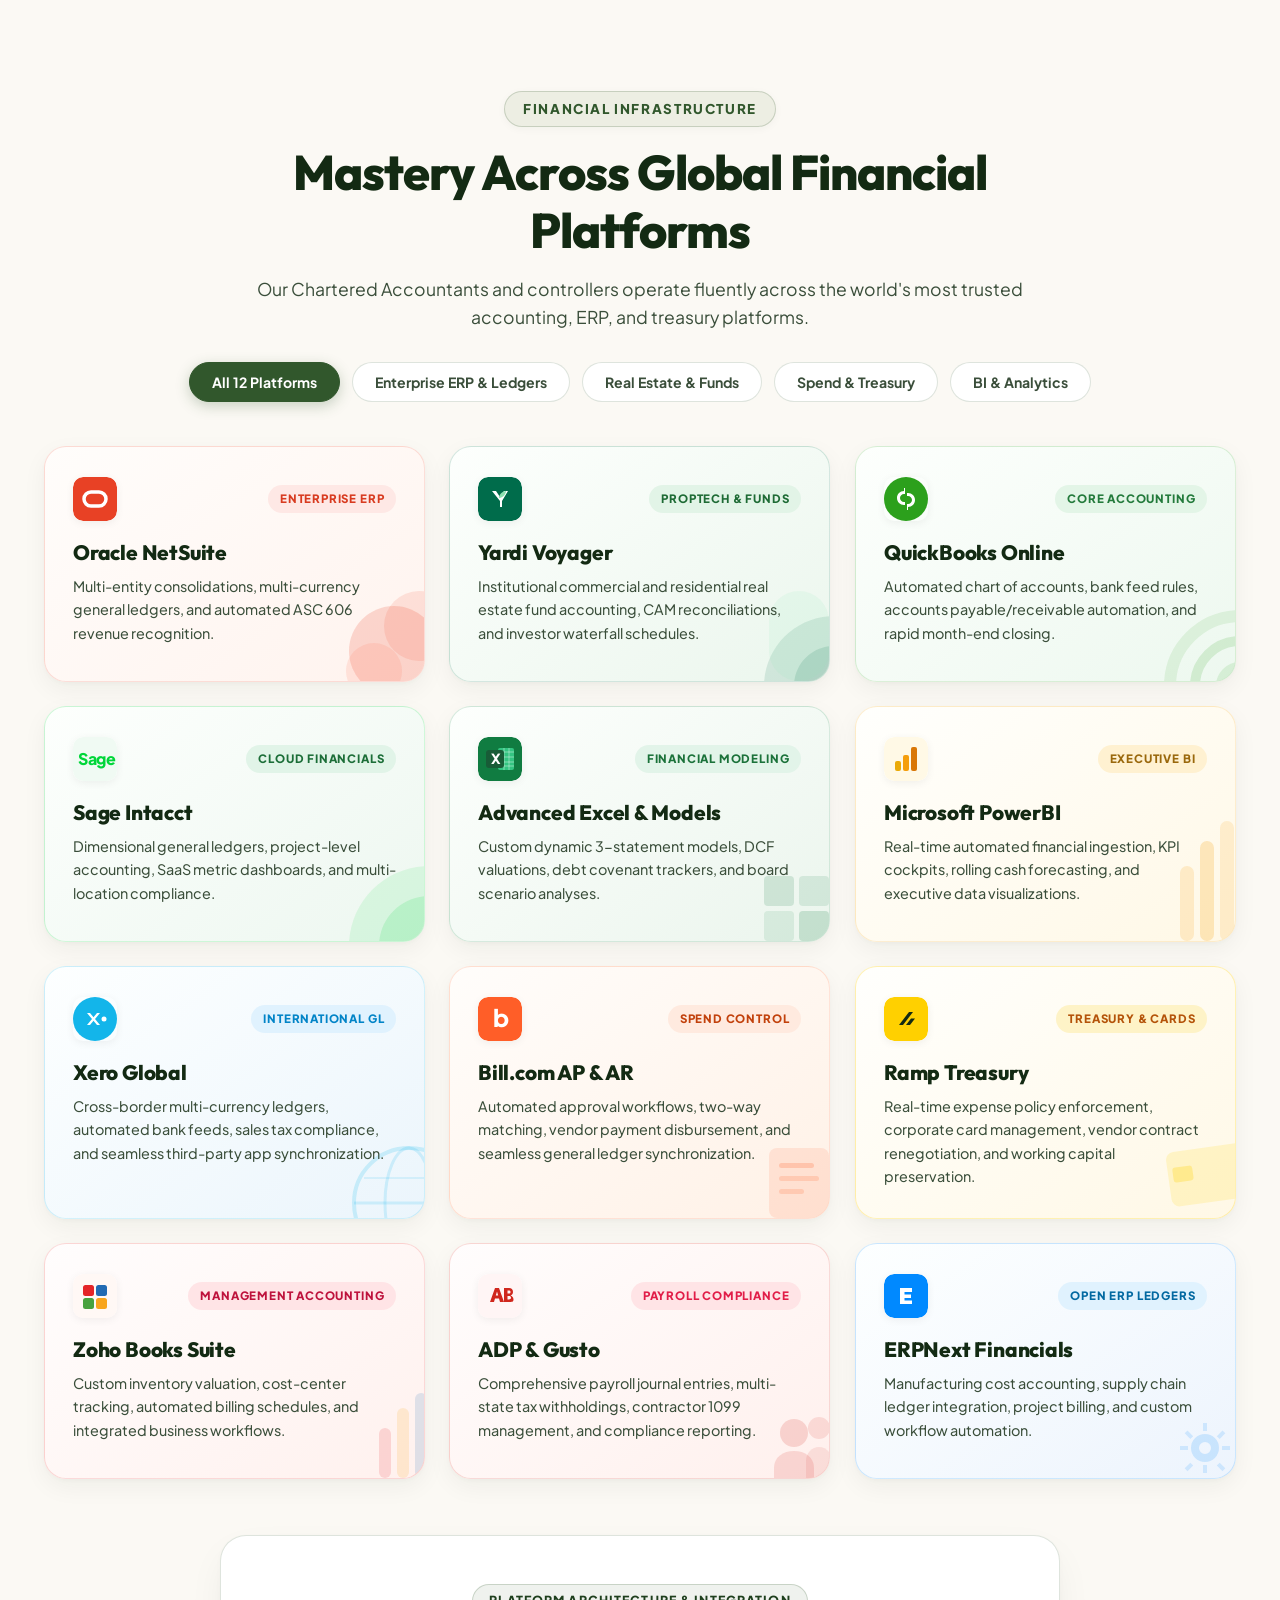
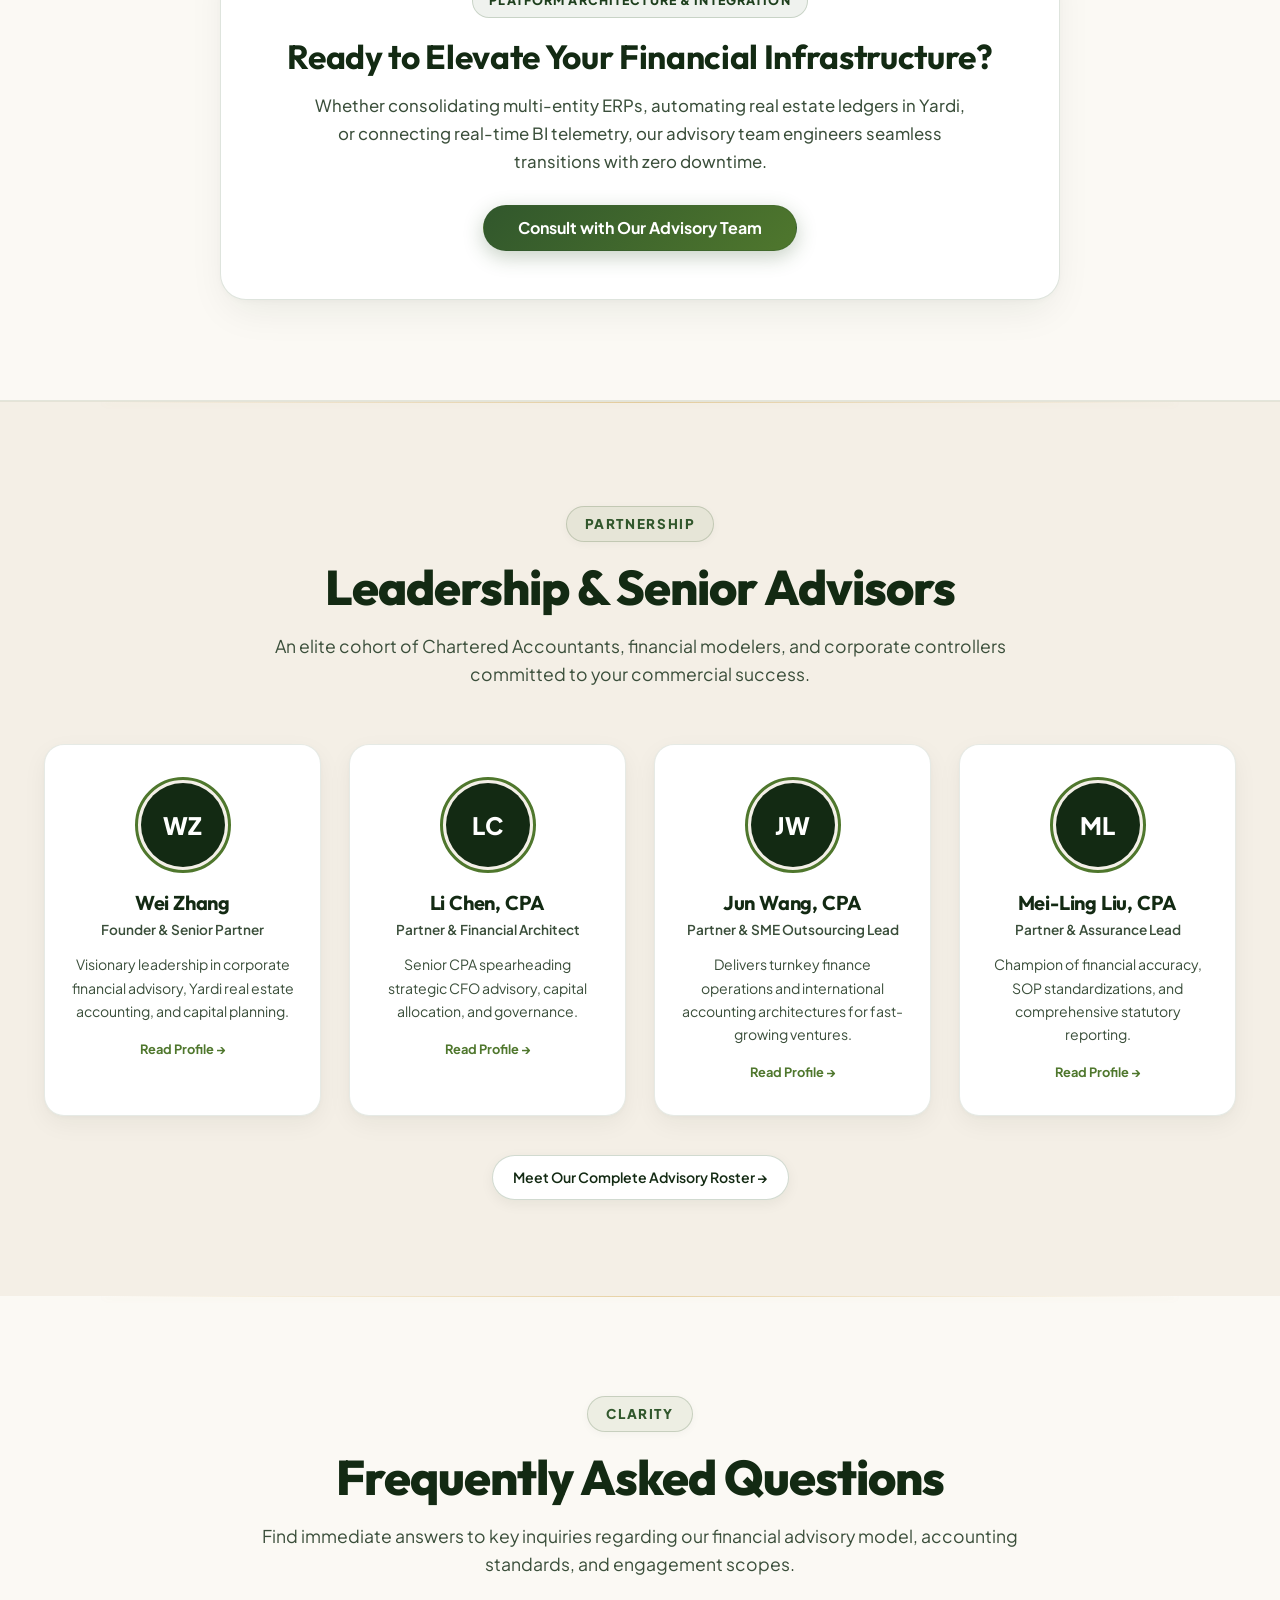
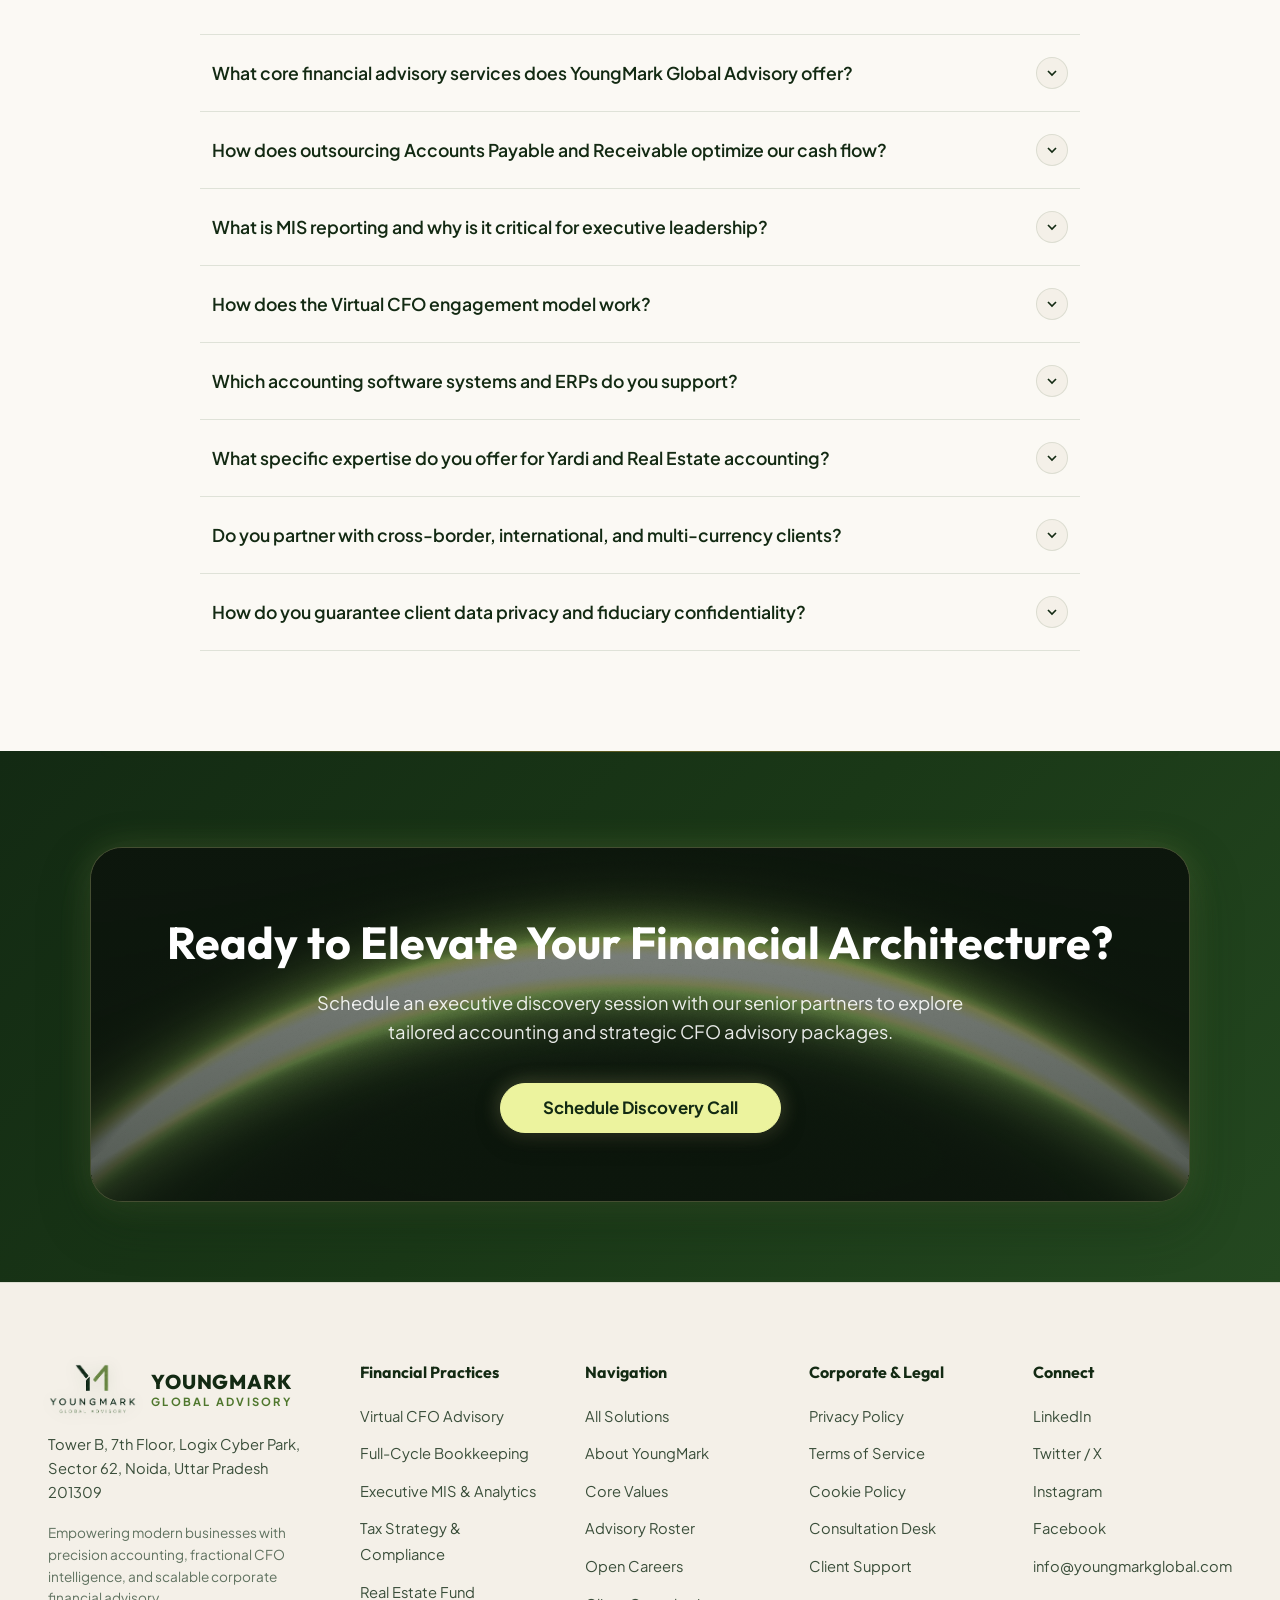
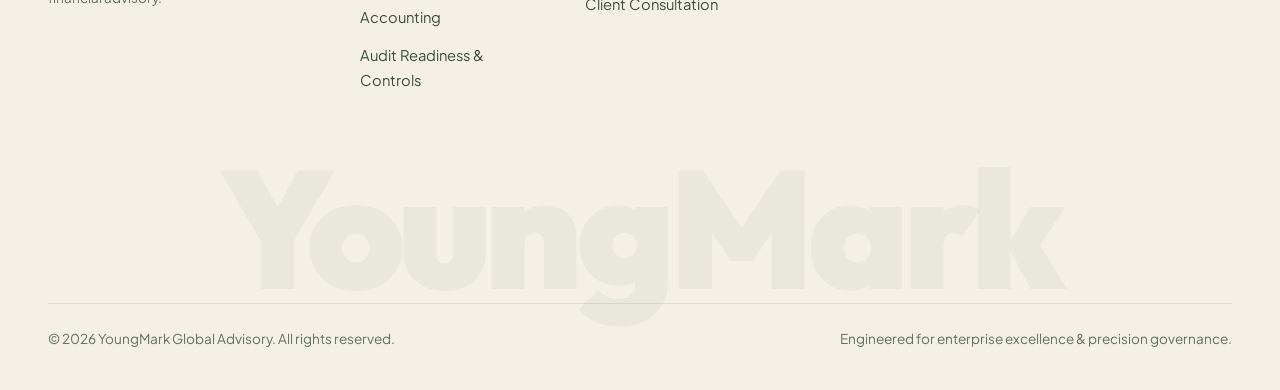
==== commit d7a78439: "feat(platforms): transform solar CTA into luxury framed showcase card and add distinct section separ" ====
--- a/index.html
+++ b/index.html
@@ -5,7 +5,7 @@
   <meta name="viewport" content="width=device-width, initial-scale=1.0">
   <title>YoungMark Global Advisory - Strategic Financial Management &amp; Advisory</title>
   <meta name="description" content="YoungMark Global Advisory delivers elite financial consulting, outsourced fractional CFO advisory, full-cycle corporate bookkeeping, MIS analytics, and tax compliance for modern enterprises worldwide.">
-  <link rel="stylesheet" href="css/style.css?v=28.0">
+  <link rel="stylesheet" href="css/style.css?v=29.0">
   <link rel="icon" href="assets/Logo.png" type="image/png">
   <script>
     try {
@@ -759,8 +759,17 @@
         </div>
 
         <div class="solar-cta-overlay">
-          <h3 style="font-size: 1.8rem; margin-bottom: 12px;">Ready to Elevate Your Financial Infrastructure?</h3>
-          <a href="contact.html" class="btn-cta">Consult with Our Advisory Team</a>
+          <div class="solar-cta-box spotlight-card">
+            <span class="solar-cta-pill">Platform Architecture &amp; Integration</span>
+            <h3 class="solar-cta-title">Ready to Elevate Your Financial Infrastructure?</h3>
+            <p class="solar-cta-desc">
+              Whether consolidating multi-entity ERPs, automating real estate ledgers in Yardi, or connecting real-time BI telemetry, our advisory team engineers seamless transitions with zero downtime.
+            </p>
+            <a href="contact.html" class="btn-cta btn-solar-cta">
+              <span>Consult with Our Advisory Team</span>
+              <svg width="18" height="18" viewBox="0 0 24 24" fill="none" stroke="currentColor" stroke-width="2.5"><path d="M5 12h14M12 5l7 7-7 7"/></svg>
+            </a>
+          </div>
         </div>
       </div>
     </section>
@@ -1047,7 +1056,7 @@
     </div>
   </div>
 
-  <script src="js/site-content.js?v=28.0"></script>
-  <script src="js/main.js?v=28.0"></script>
+  <script src="js/site-content.js?v=29.0"></script>
+  <script src="js/main.js?v=29.0"></script>
 </body>
 </html>
--- a/css/style.css
+++ b/css/style.css
@@ -5531,4 +5531,124 @@
   border: 1px solid rgba(180, 140, 40, 0.35) !important;
   font-weight: 600 !important;
   line-height: 1.55 !important;
-}+}
+
+/* ==========================================================================
+   Financial Platforms Bottom CTA & High-Impact Section Separation
+   ========================================================================== */
+.tech-solar-section {
+  padding: 100px 0 100px !important;
+  border-bottom: 1px solid rgba(49, 87, 44, 0.12) !important;
+  position: relative !important;
+}
+
+.solar-cta-overlay {
+  margin-top: 56px !important;
+  position: relative !important;
+  z-index: 10 !important;
+  width: 100% !important;
+}
+
+.solar-cta-box {
+  background: #FFFFFF !important;
+  border: 1px solid rgba(49, 87, 44, 0.16) !important;
+  border-radius: 26px !important;
+  padding: 48px 40px !important;
+  max-width: 840px !important;
+  margin: 0 auto !important;
+  text-align: center !important;
+  box-shadow: 0 16px 40px -8px rgba(19, 42, 19, 0.08), 0 2px 8px rgba(19, 42, 19, 0.03) !important;
+  position: relative !important;
+  overflow: hidden !important;
+  transition: transform 0.35s ease, box-shadow 0.35s ease !important;
+}
+
+.solar-cta-box:hover {
+  transform: translateY(-4px) !important;
+  box-shadow: 0 22px 50px -10px rgba(19, 42, 19, 0.12), 0 0 20px rgba(79, 119, 45, 0.08) !important;
+  border-color: rgba(49, 87, 44, 0.28) !important;
+}
+
+.solar-cta-pill {
+  display: inline-flex !important;
+  align-items: center !important;
+  gap: 6px !important;
+  padding: 6px 16px !important;
+  border-radius: 9999px !important;
+  background: rgba(49, 87, 44, 0.08) !important;
+  color: #1E3F1D !important;
+  font-size: 0.78rem !important;
+  font-weight: 800 !important;
+  letter-spacing: 0.09em !important;
+  text-transform: uppercase !important;
+  margin-bottom: 18px !important;
+  border: 1px solid rgba(49, 87, 44, 0.20) !important;
+}
+
+.solar-cta-title {
+  font-size: 2.1rem !important;
+  font-weight: 800 !important;
+  color: #132A13 !important;
+  margin-bottom: 14px !important;
+  line-height: 1.25 !important;
+  letter-spacing: -0.01em !important;
+}
+
+.solar-cta-desc {
+  font-size: 1.05rem !important;
+  color: #3A4E3A !important;
+  line-height: 1.68 !important;
+  max-width: 660px !important;
+  margin: 0 auto 28px auto !important;
+  font-weight: 450 !important;
+}
+
+.btn-solar-cta {
+  display: inline-flex !important;
+  align-items: center !important;
+  justify-content: center !important;
+  gap: 10px !important;
+  padding: 14px 34px !important;
+  font-size: 1rem !important;
+  font-weight: 700 !important;
+  border-radius: 9999px !important;
+  background: linear-gradient(135deg, #31572C 0%, #4F772D 100%) !important;
+  color: #FFFFFF !important;
+  box-shadow: 0 6px 20px rgba(49, 87, 44, 0.28) !important;
+  transition: all 0.3s cubic-bezier(0.16, 1, 0.3, 1) !important;
+  text-decoration: none !important;
+}
+
+.btn-solar-cta:hover {
+  background: linear-gradient(135deg, #132A13 0%, #31572C 100%) !important;
+  transform: translateY(-2px) !important;
+  box-shadow: 0 10px 28px rgba(19, 42, 19, 0.35) !important;
+  color: #FFFFFF !important;
+}
+
+/* Clear Distinction for Team Section Canvas */
+.team-section {
+  padding: 104px 0 96px !important;
+  background: #F4EFE6 !important;
+  background-color: #F4EFE6 !important;
+  border-top: 1px solid rgba(49, 87, 44, 0.08) !important;
+  position: relative !important;
+  z-index: 2 !important;
+}
+
+@media (max-width: 768px) {
+  .solar-cta-box {
+    padding: 32px 20px !important;
+    border-radius: 20px !important;
+  }
+  .solar-cta-title {
+    font-size: 1.55rem !important;
+  }
+  .solar-cta-desc {
+    font-size: 0.95rem !important;
+  }
+  .btn-solar-cta {
+    width: 100% !important;
+    padding: 14px 20px !important;
+  }
+}
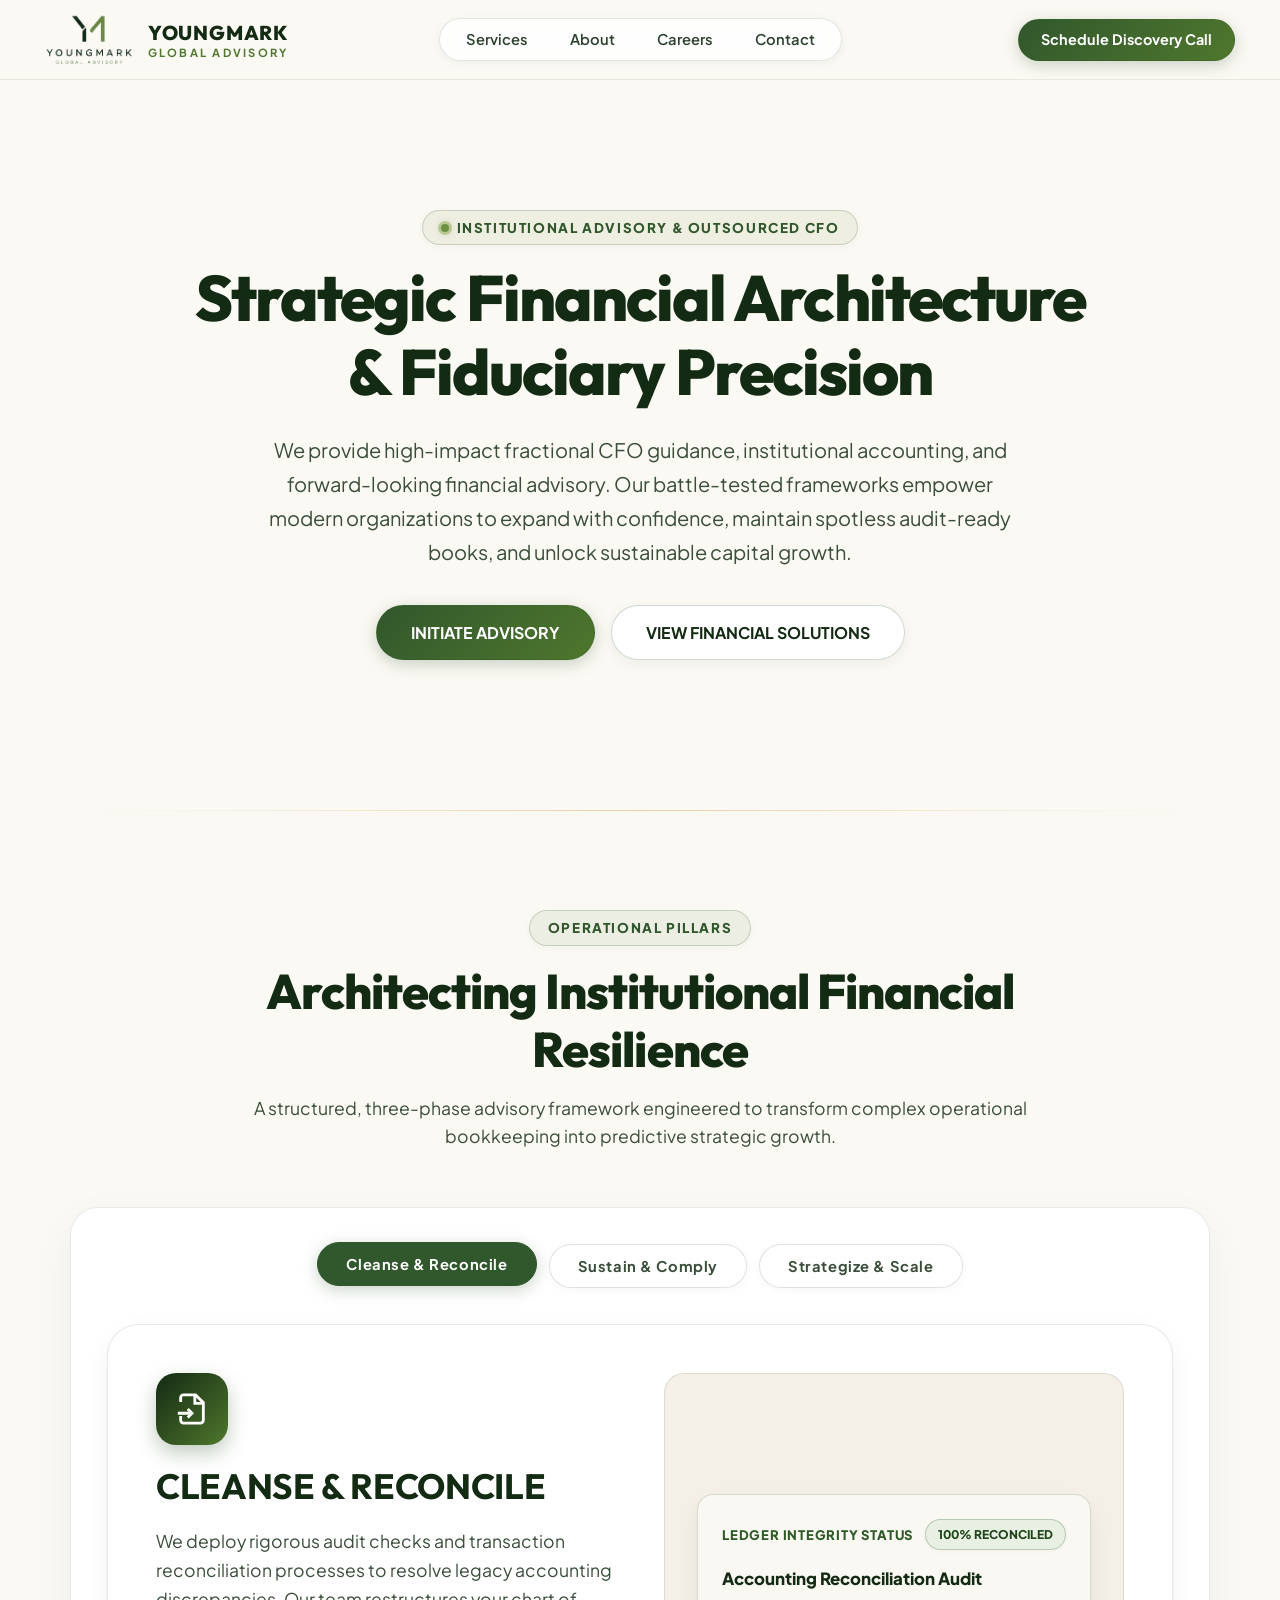
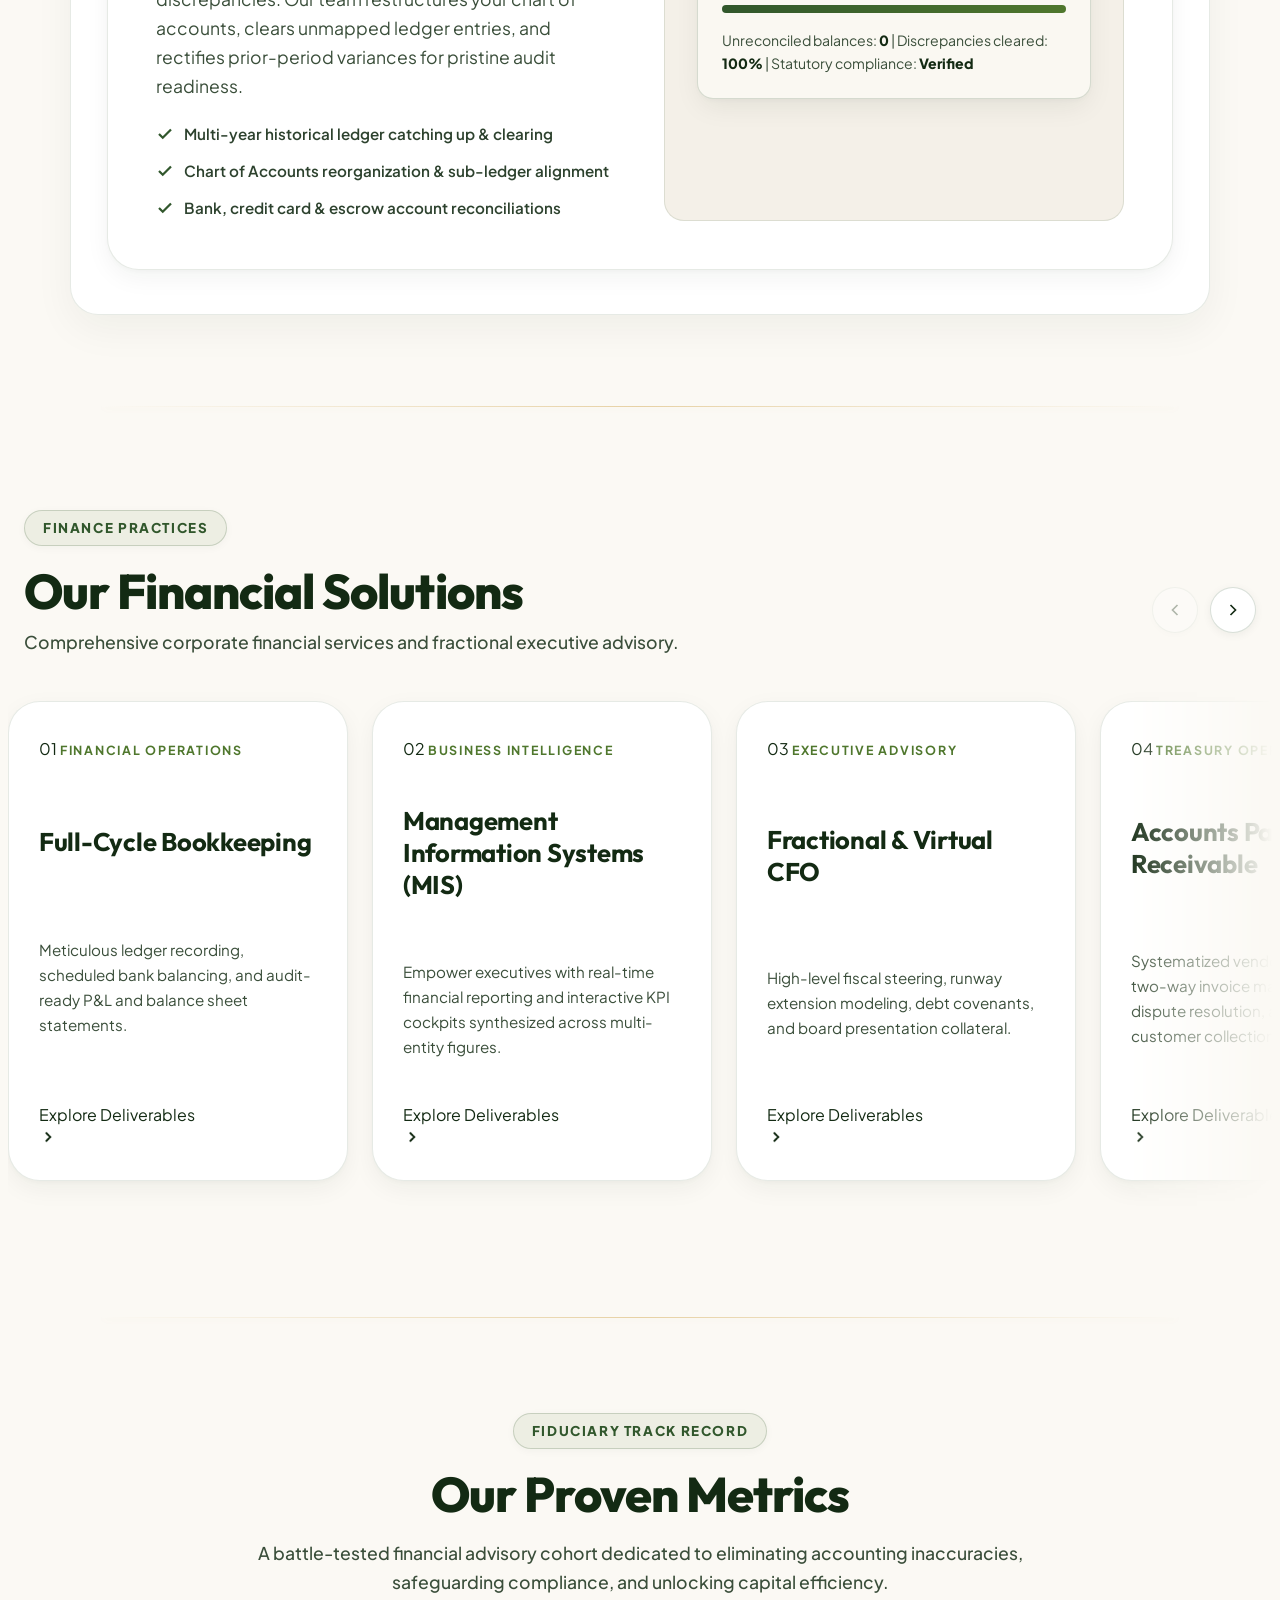
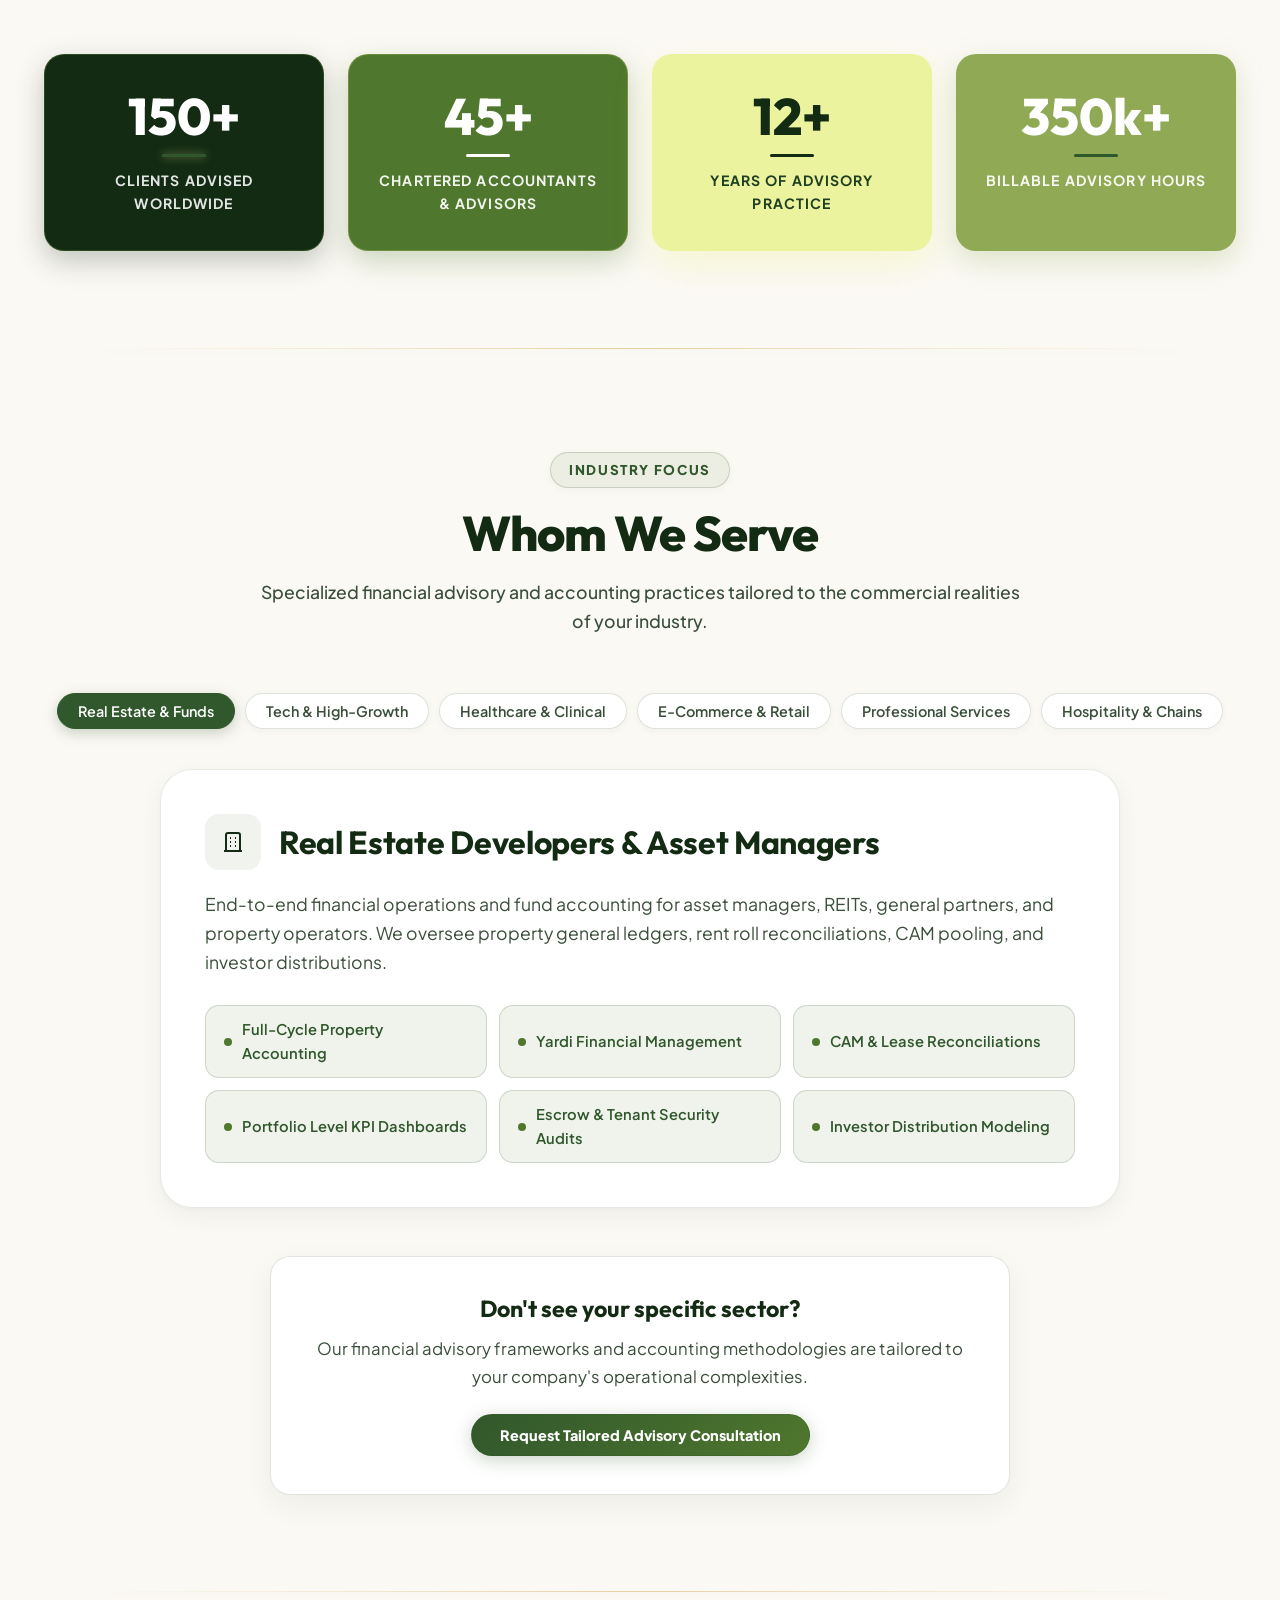
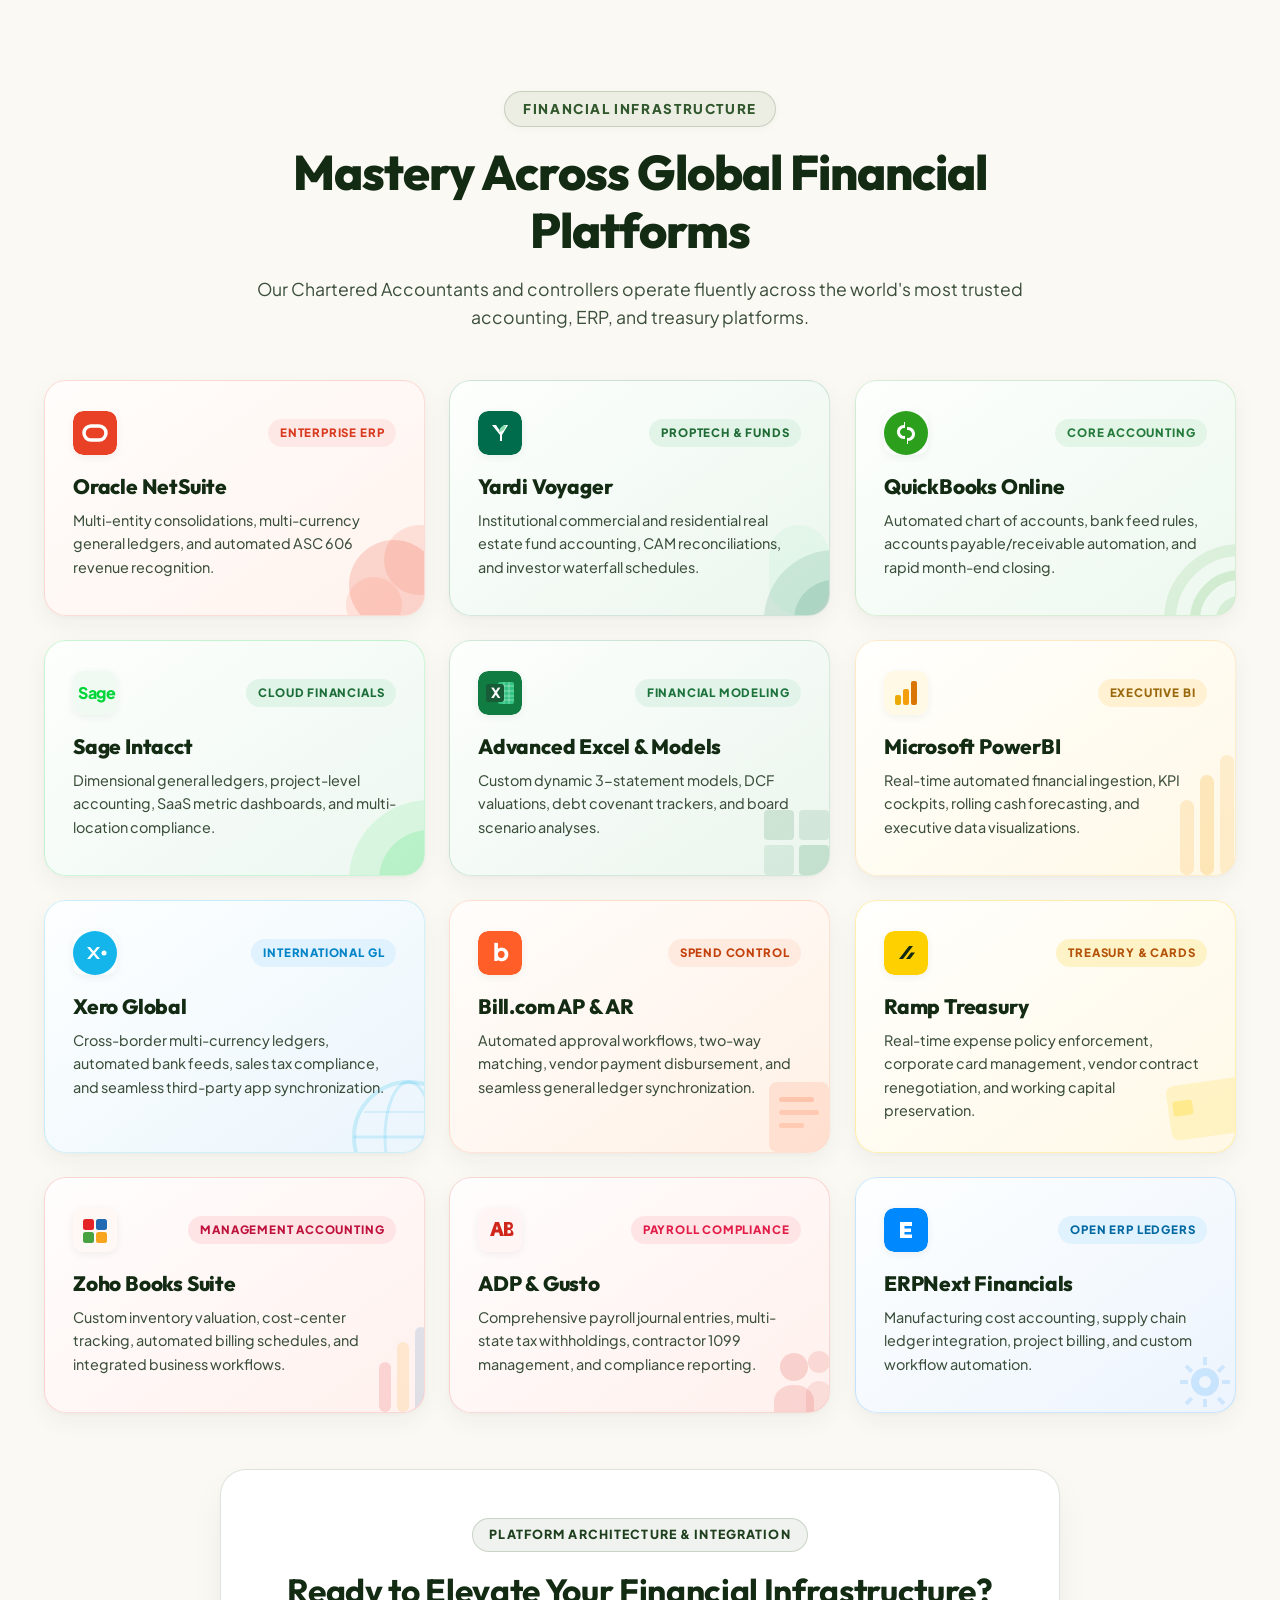
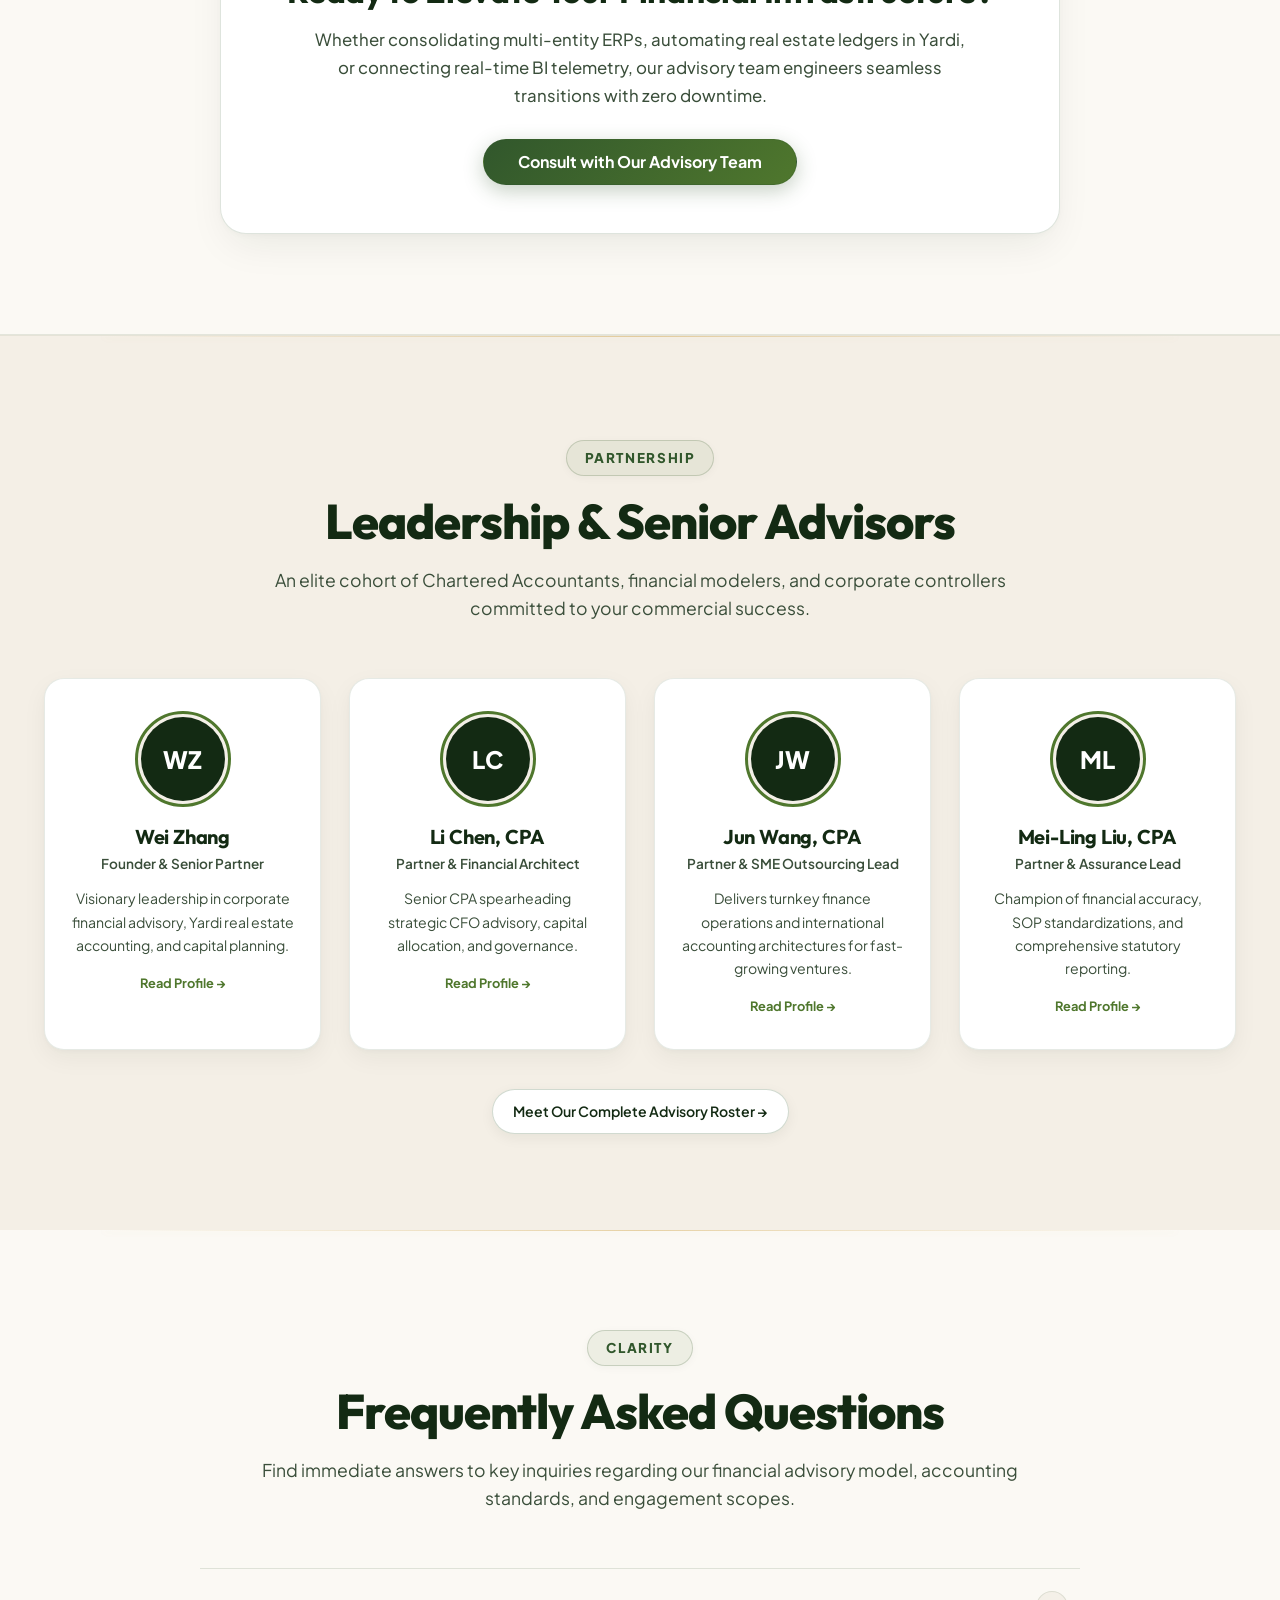
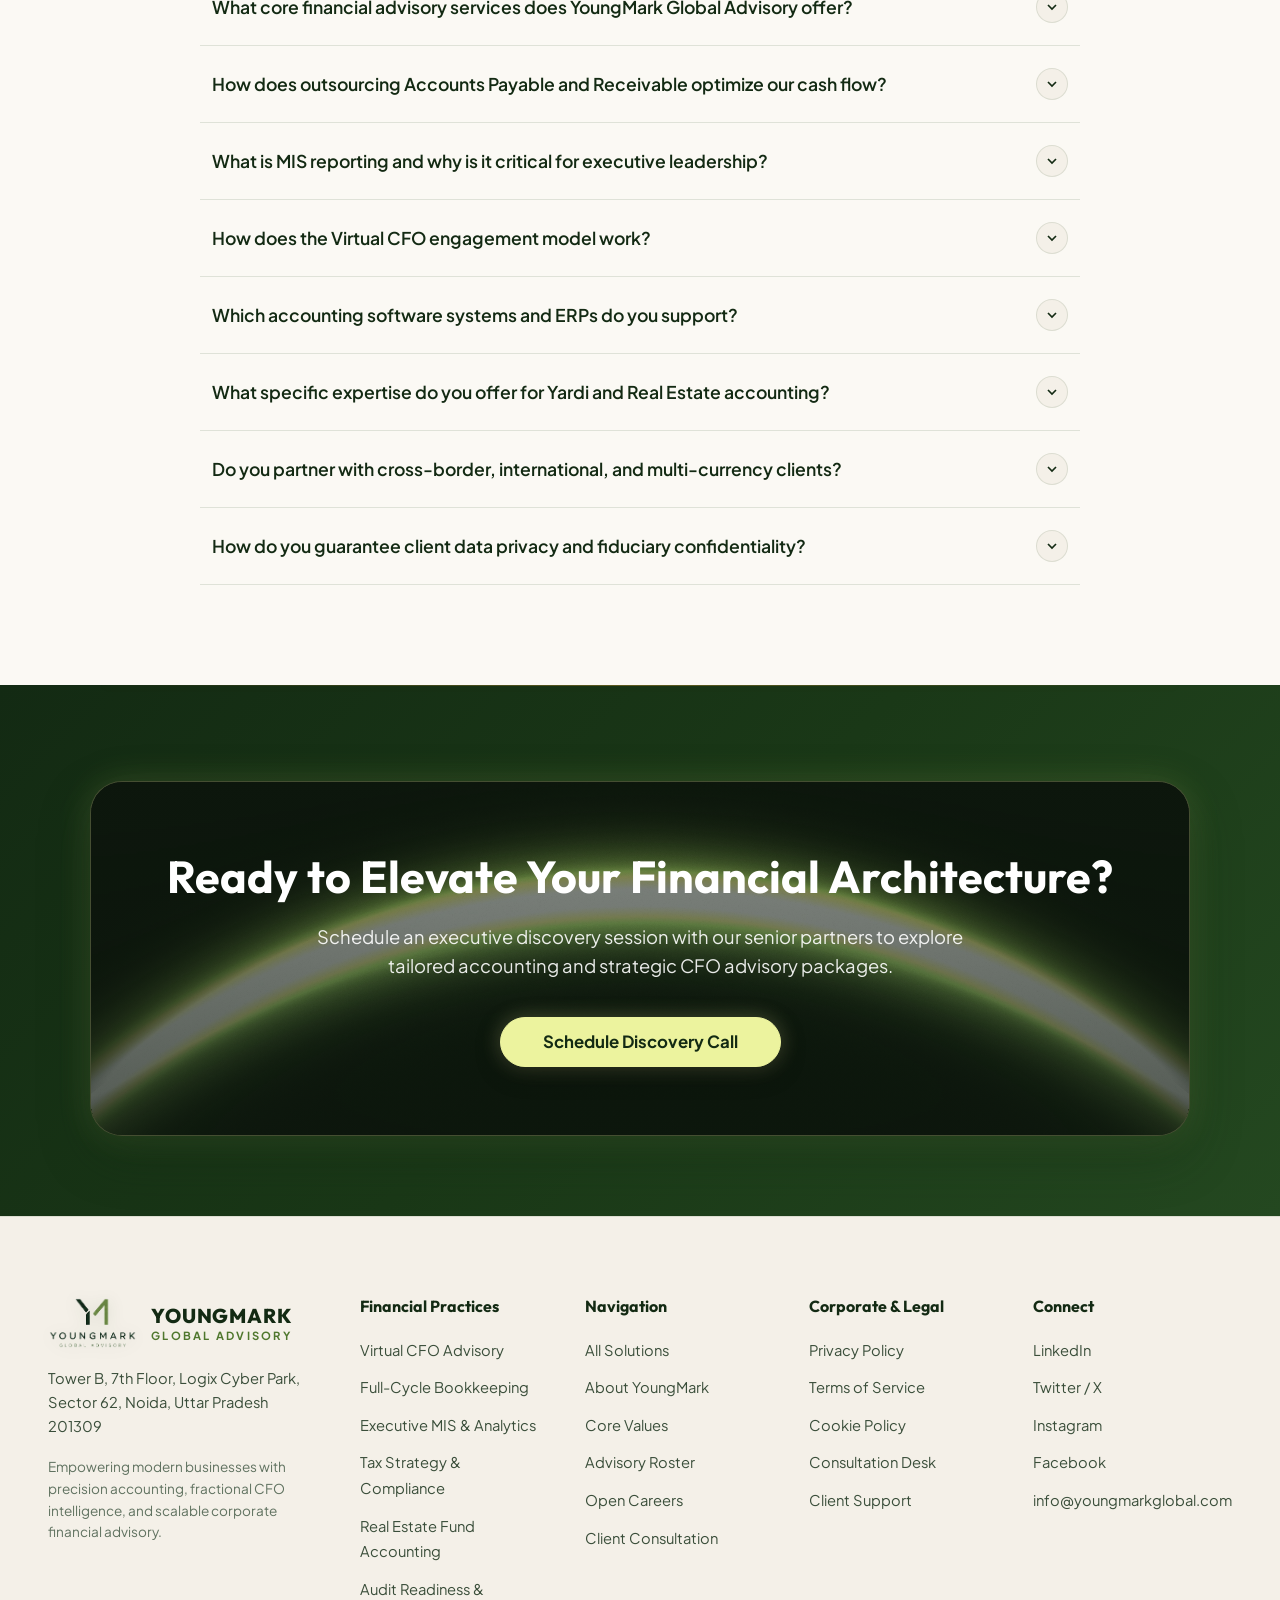
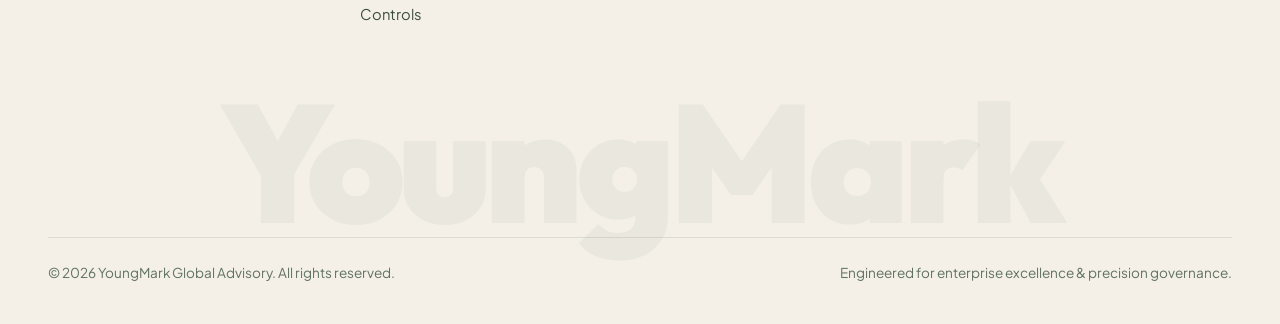
==== commit 935e3465: "refactor(platforms): remove redundant platform filter tabs since all 12 cards are displayed together" ====
--- a/index.html
+++ b/index.html
@@ -5,7 +5,7 @@
   <meta name="viewport" content="width=device-width, initial-scale=1.0">
   <title>YoungMark Global Advisory - Strategic Financial Management &amp; Advisory</title>
   <meta name="description" content="YoungMark Global Advisory delivers elite financial consulting, outsourced fractional CFO advisory, full-cycle corporate bookkeeping, MIS analytics, and tax compliance for modern enterprises worldwide.">
-  <link rel="stylesheet" href="css/style.css?v=29.0">
+  <link rel="stylesheet" href="css/style.css?v=30.0">
   <link rel="icon" href="assets/Logo.png" type="image/png">
   <script>
     try {
@@ -482,21 +482,12 @@
     <!-- Orbiting Accounting Systems & Financial Platforms Solar System -->
     <section class="tech-solar-section">
       <div class="container">
-        <div class="section-header" style="margin-bottom: 30px;">
+        <div class="section-header" style="margin-bottom: 48px;">
           <span class="section-tag">Financial Infrastructure</span>
           <h2 class="section-title">Mastery Across Global <span class="text-brand">Financial Platforms</span></h2>
           <p class="section-subtitle">
             Our Chartered Accountants and controllers operate fluently across the world's most trusted accounting, ERP, and treasury platforms.
           </p>
-        </div>
-
-        <!-- Platform Category Filter Tabs -->
-        <div class="platform-filter-tabs">
-          <button class="platform-tab-btn active" data-platform-filter="all">All 12 Platforms</button>
-          <button class="platform-tab-btn" data-platform-filter="erp">Enterprise ERP &amp; Ledgers</button>
-          <button class="platform-tab-btn" data-platform-filter="realestate">Real Estate &amp; Funds</button>
-          <button class="platform-tab-btn" data-platform-filter="treasury">Spend &amp; Treasury</button>
-          <button class="platform-tab-btn" data-platform-filter="analytics">BI &amp; Analytics</button>
         </div>
 
         <!-- Platform Ecosystem Cards Grid -->
@@ -1056,7 +1047,7 @@
     </div>
   </div>
 
-  <script src="js/site-content.js?v=29.0"></script>
-  <script src="js/main.js?v=29.0"></script>
+  <script src="js/site-content.js?v=30.0"></script>
+  <script src="js/main.js?v=30.0"></script>
 </body>
 </html>
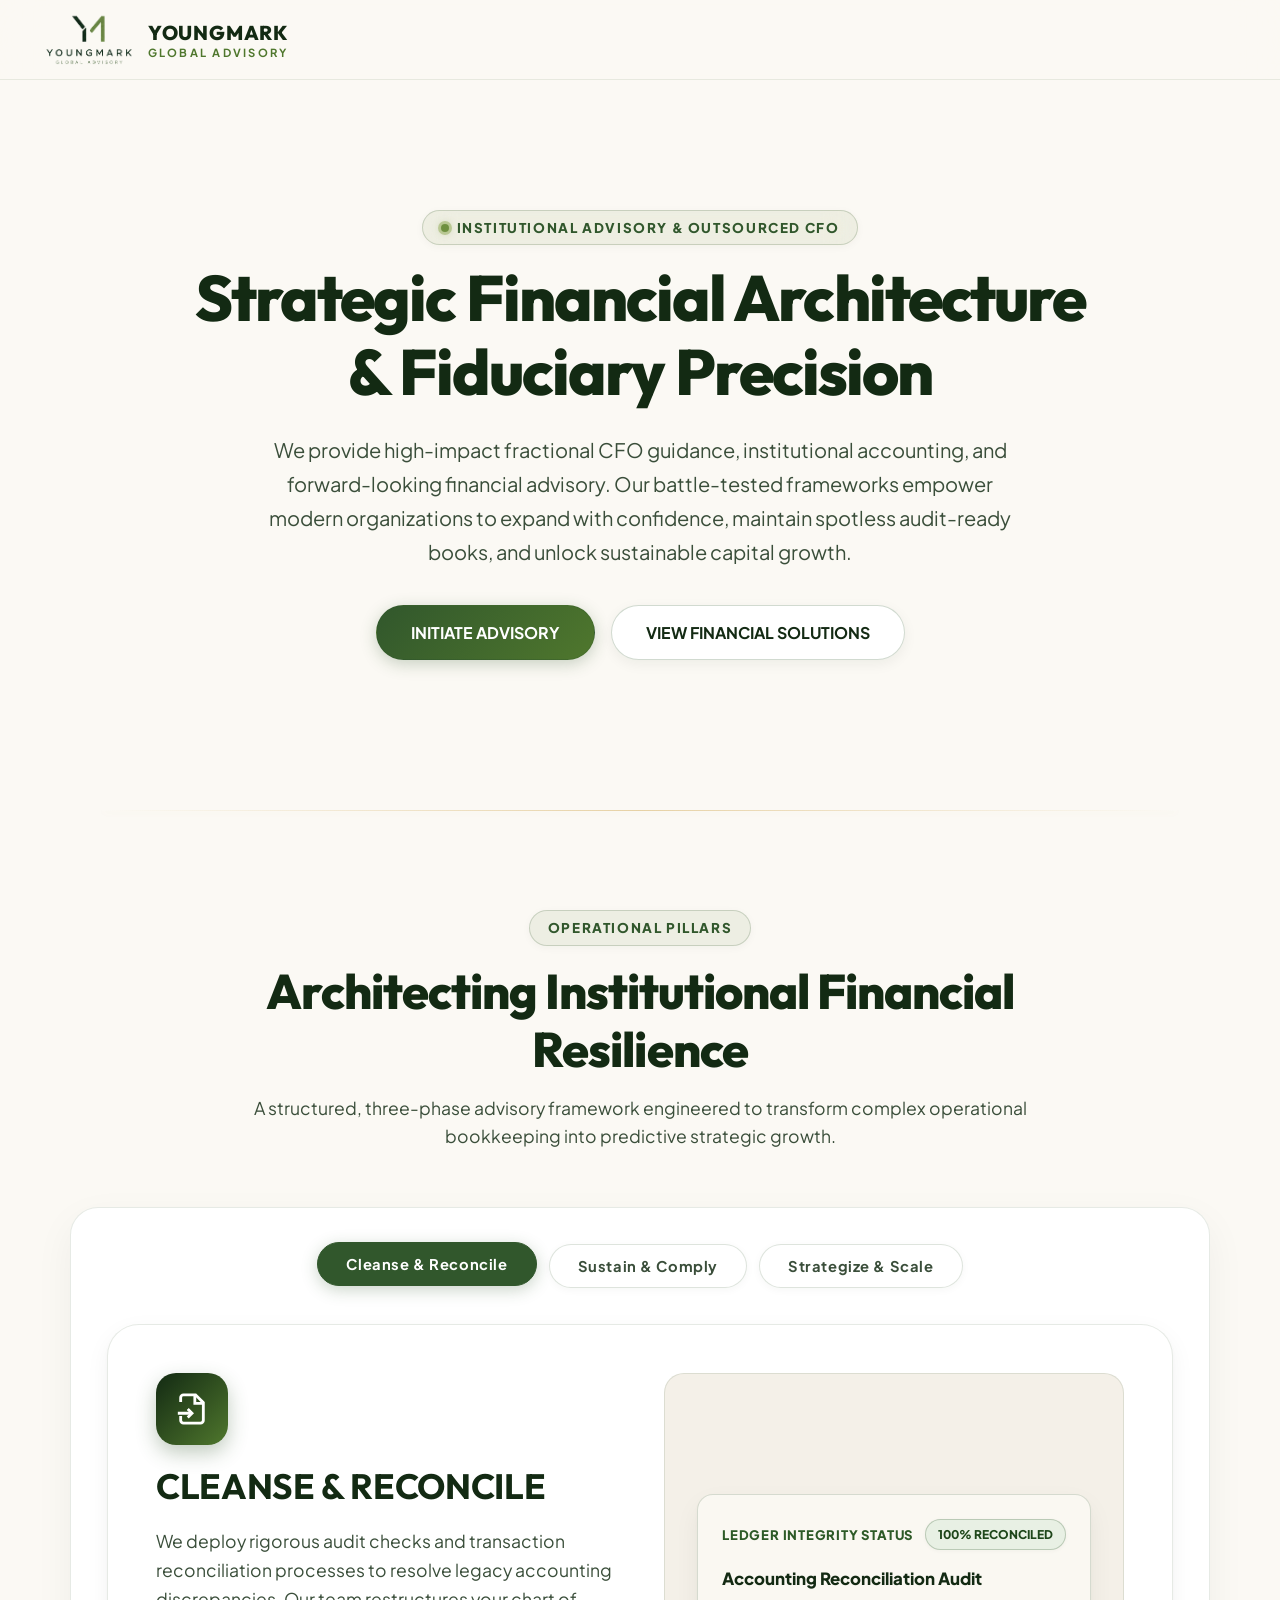
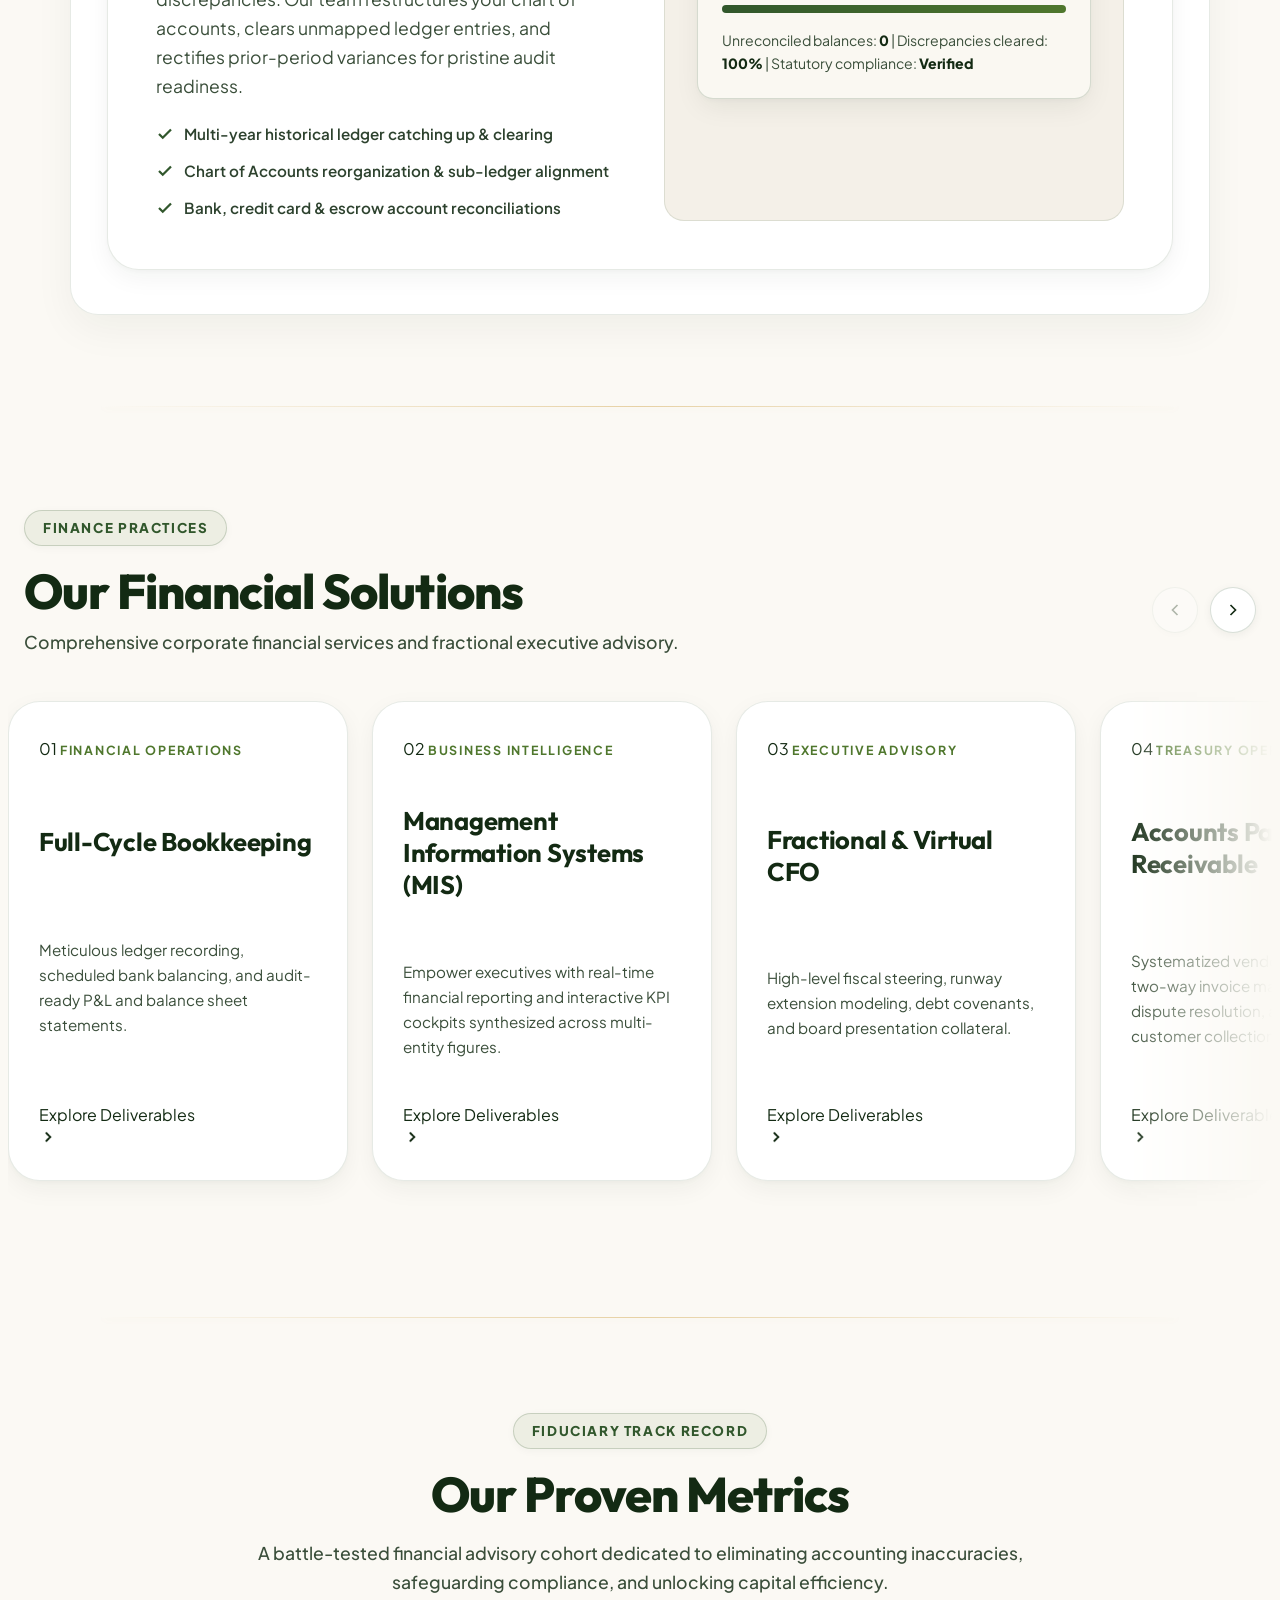
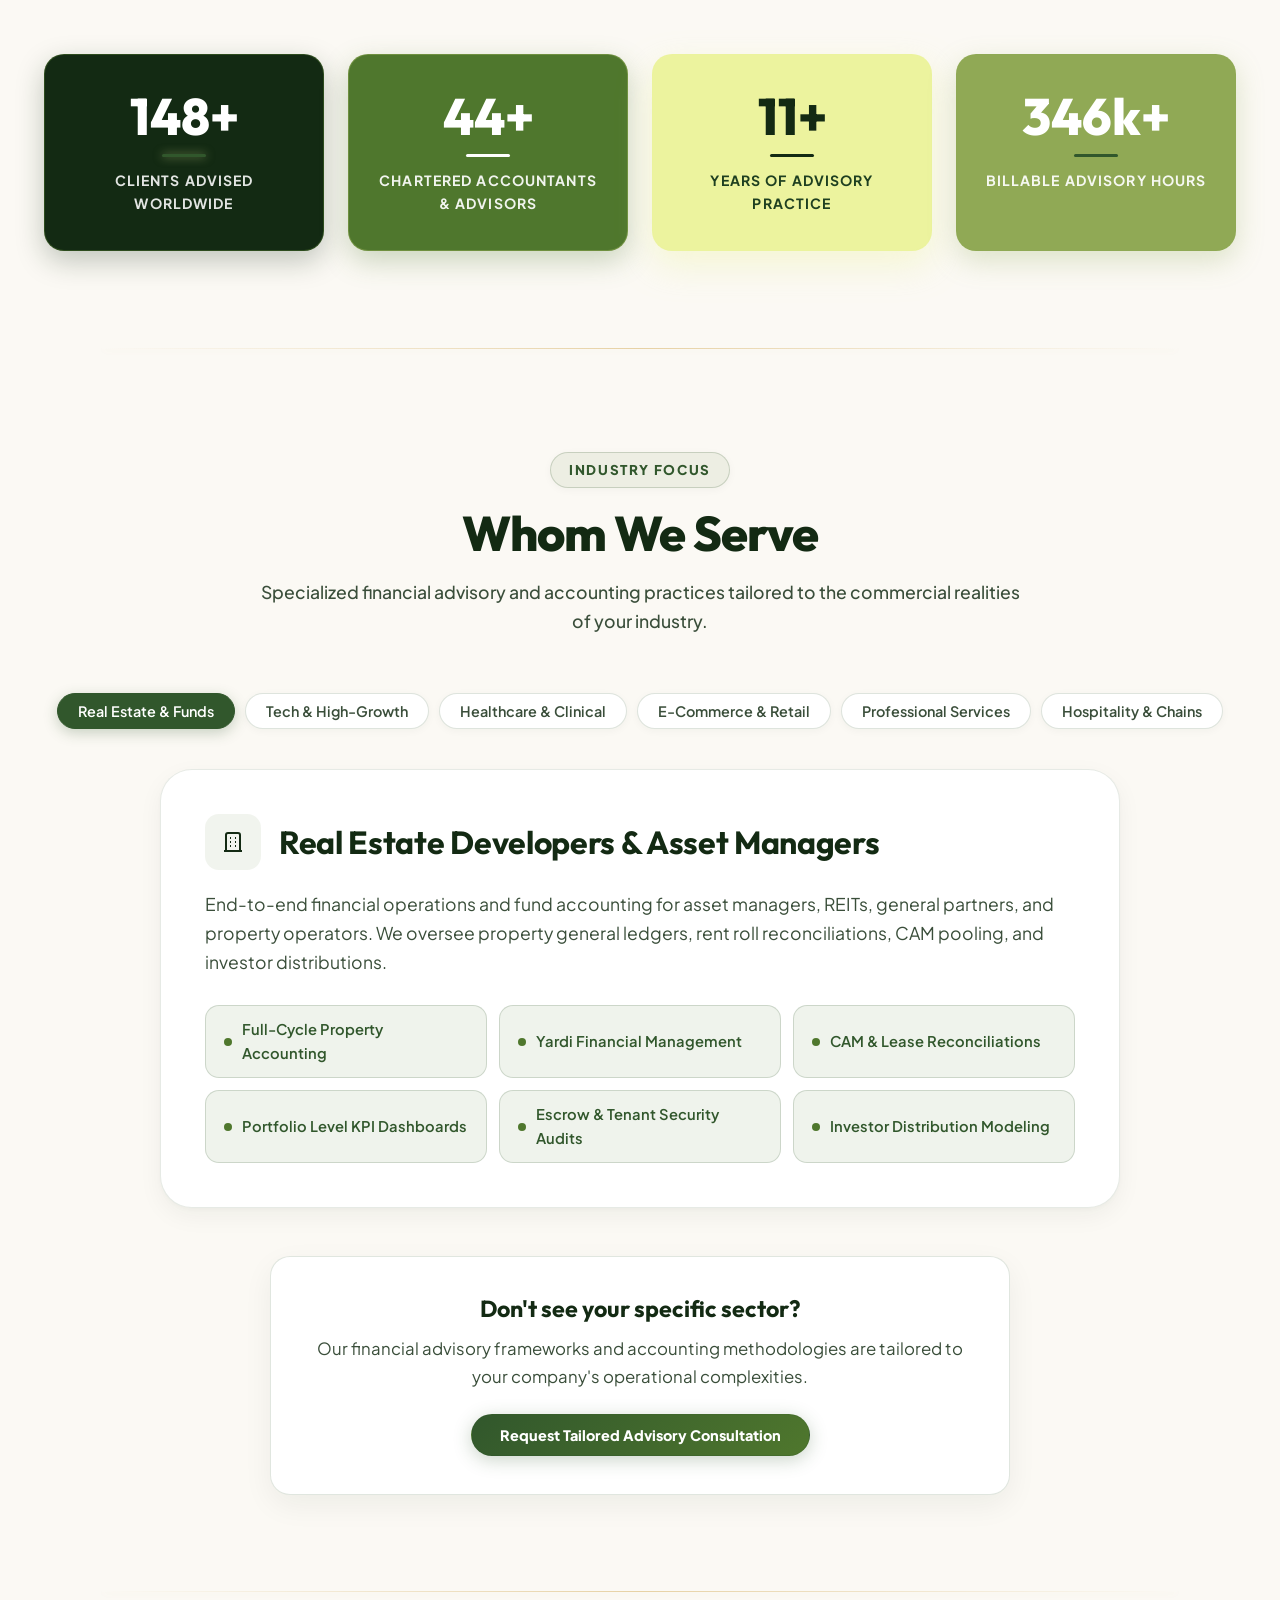
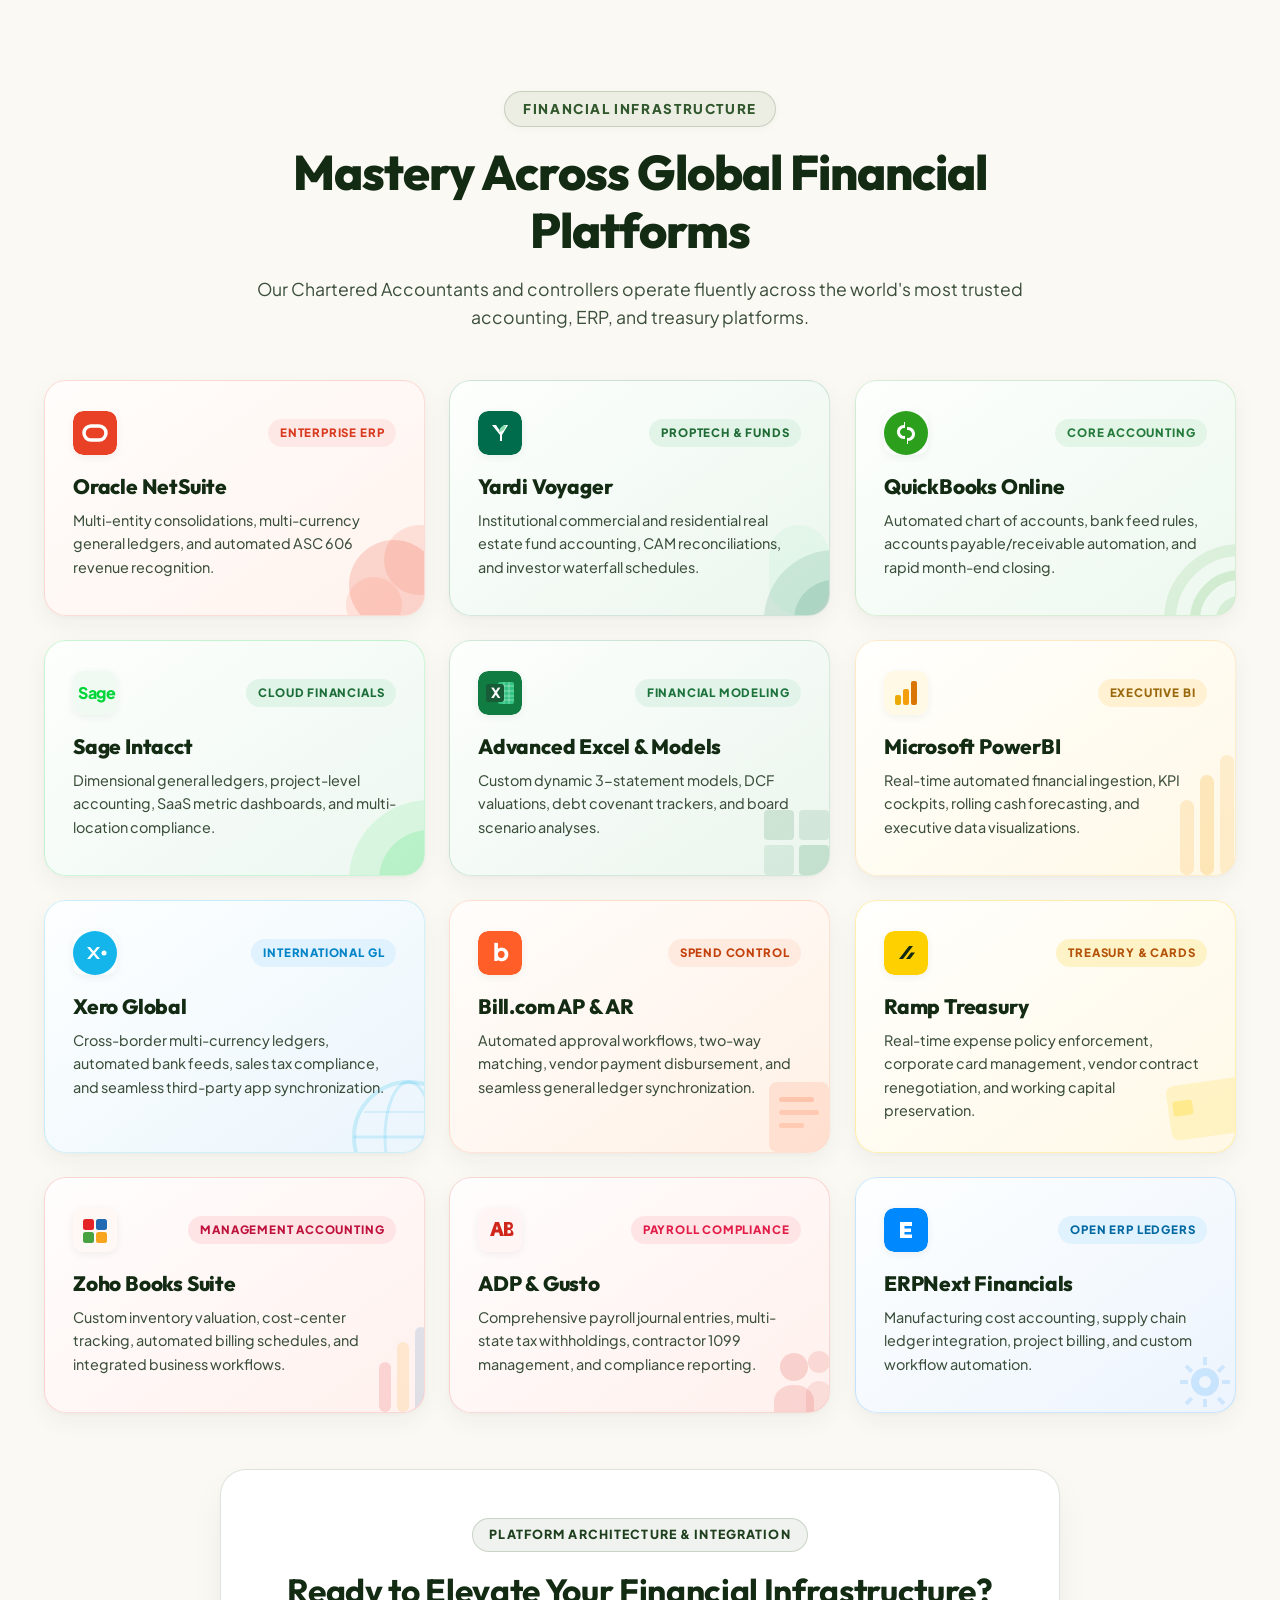
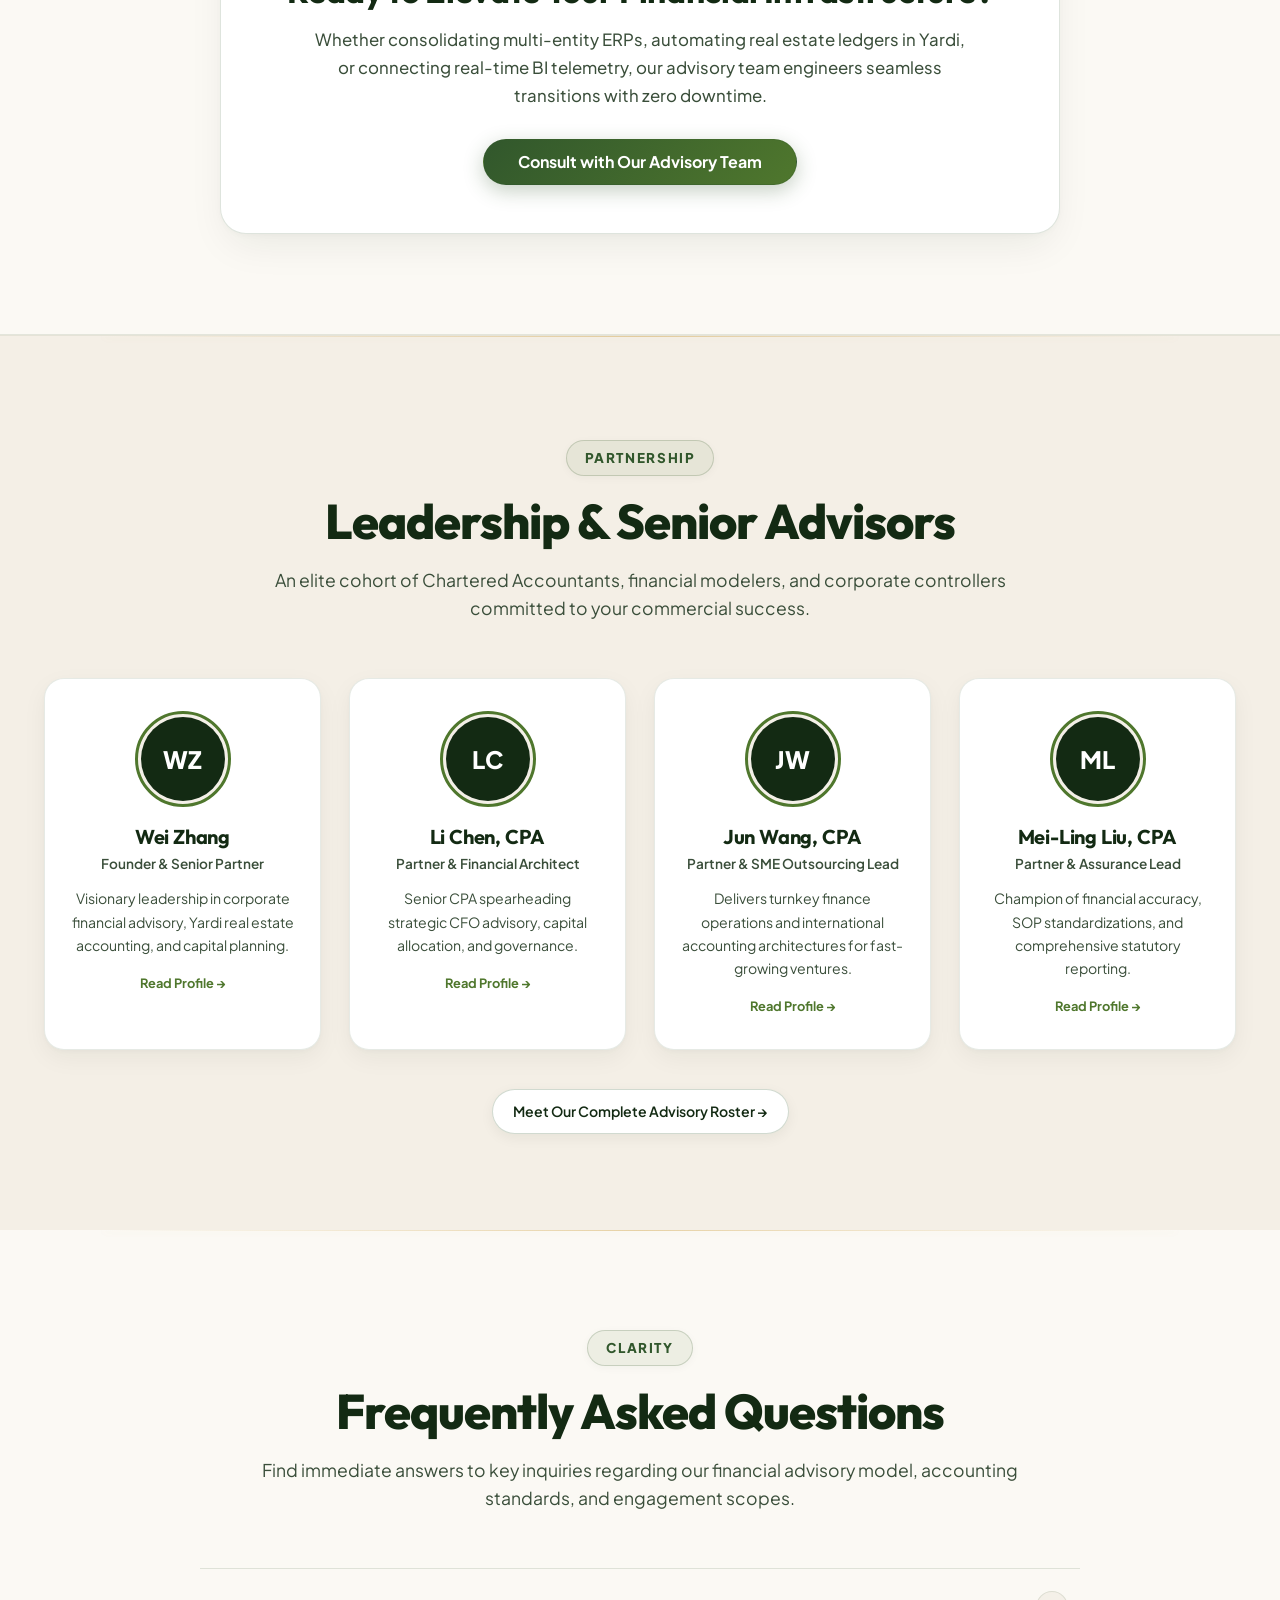
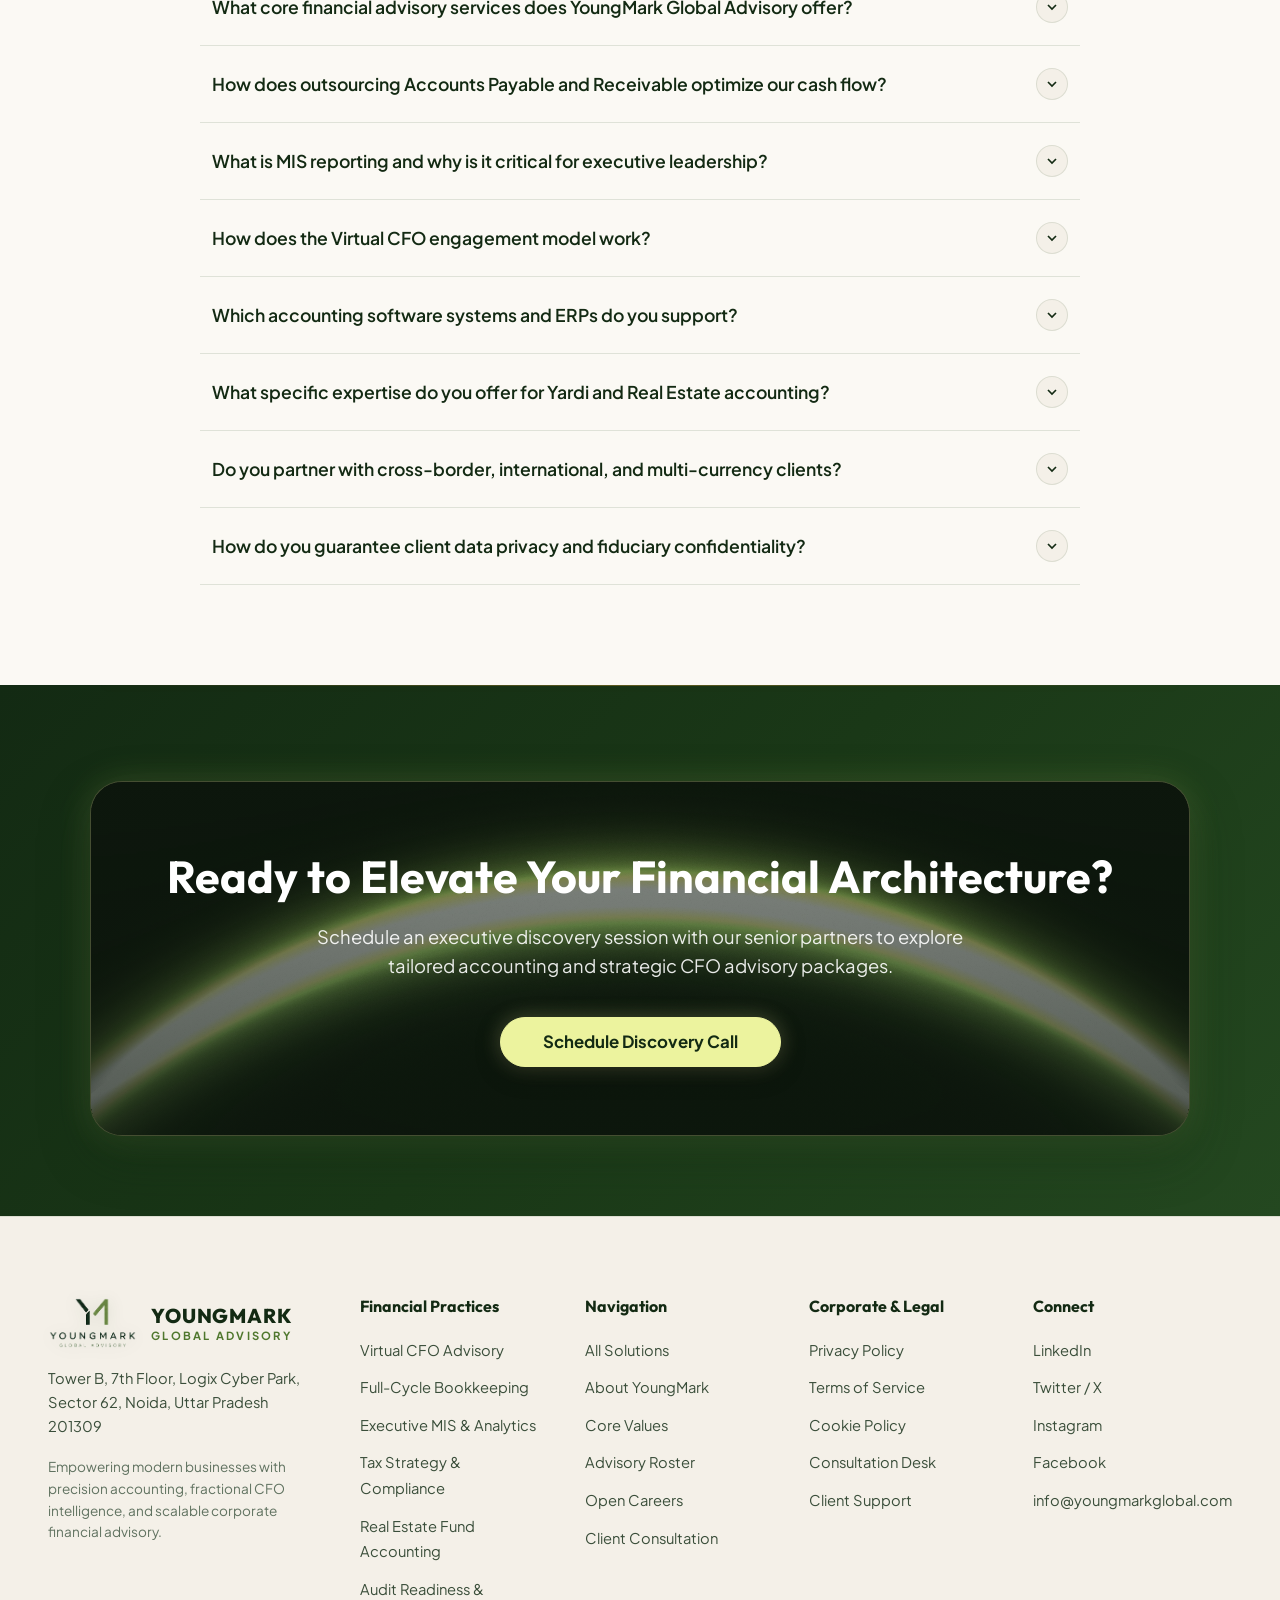
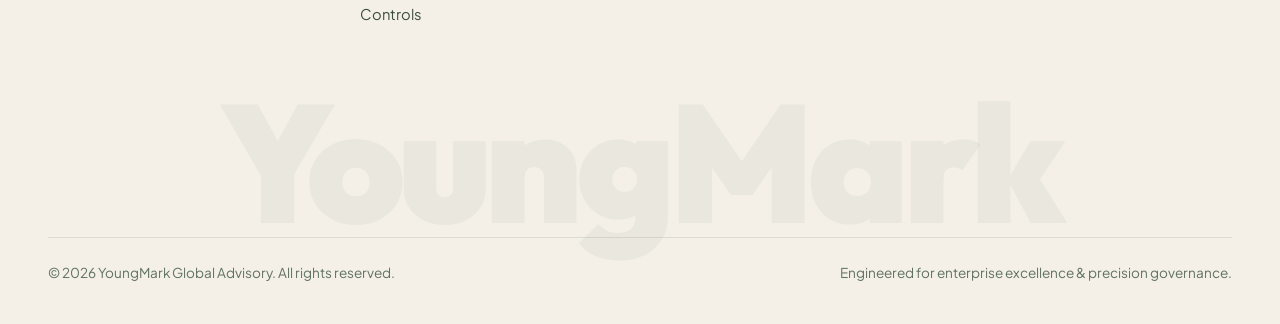
==== commit c30dc8aa: "fix(legal): resolve white-on-white text contrast and alignment across Privacy Policy and legal pages" ====
--- a/index.html
+++ b/index.html
@@ -5,7 +5,7 @@
   <meta name="viewport" content="width=device-width, initial-scale=1.0">
   <title>YoungMark Global Advisory - Strategic Financial Management &amp; Advisory</title>
   <meta name="description" content="YoungMark Global Advisory delivers elite financial consulting, outsourced fractional CFO advisory, full-cycle corporate bookkeeping, MIS analytics, and tax compliance for modern enterprises worldwide.">
-  <link rel="stylesheet" href="css/style.css?v=30.0">
+  <link rel="stylesheet" href="css/style.css?v=31.0">
   <link rel="icon" href="assets/Logo.png" type="image/png">
   <script>
     try {
@@ -1047,7 +1047,7 @@
     </div>
   </div>
 
-  <script src="js/site-content.js?v=30.0"></script>
-  <script src="js/main.js?v=30.0"></script>
+  <script src="js/site-content.js?v=31.0"></script>
+  <script src="js/main.js?v=31.0"></script>
 </body>
 </html>
--- a/css/style.css
+++ b/css/style.css
@@ -5652,3 +5652,94 @@
     padding: 14px 20px !important;
   }
 }
+
+
+/* ==========================================================================
+   Legal Content Architecture & High-Contrast Typography (Warm Ivory Alabaster)
+   ========================================================================== */
+.legal-content-body {
+  background: #FFFFFF !important;
+  background-color: #FFFFFF !important;
+  border: 1px solid rgba(49, 87, 44, 0.16) !important;
+  border-radius: 26px !important;
+  padding: 56px 48px !important;
+  box-shadow: 0 12px 36px rgba(19, 42, 19, 0.05), 0 2px 8px rgba(19, 42, 19, 0.02) !important;
+  color: #243823 !important;
+  line-height: 1.8 !important;
+  position: relative !important;
+  z-index: 5 !important;
+}
+
+.legal-intro-lead {
+  font-size: 1.15rem !important;
+  font-weight: 600 !important;
+  color: #132A13 !important;
+  line-height: 1.75 !important;
+  padding-bottom: 28px !important;
+  margin-bottom: 36px !important;
+  border-bottom: 1px solid rgba(49, 87, 44, 0.14) !important;
+}
+
+.legal-clause-block {
+  margin-bottom: 36px !important;
+}
+
+.legal-clause-block:last-child {
+  margin-bottom: 0 !important;
+}
+
+.legal-clause-block h2,
+.legal-clause-block h3,
+.legal-content-body h2,
+.legal-content-body h3 {
+  font-size: 1.45rem !important;
+  font-weight: 800 !important;
+  color: #132A13 !important;
+  margin-bottom: 14px !important;
+  line-height: 1.3 !important;
+  letter-spacing: -0.01em !important;
+}
+
+.legal-clause-block p,
+.legal-content-body p,
+.legal-content-body li {
+  color: #243823 !important;
+  font-size: 1.02rem !important;
+  line-height: 1.8 !important;
+  font-weight: 450 !important;
+}
+
+.legal-content-body ul {
+  margin-bottom: 24px !important;
+  padding-left: 24px !important;
+}
+
+.legal-content-body strong {
+  color: #132A13 !important;
+  font-weight: 700 !important;
+}
+
+.legal-effective-date {
+  display: inline-block !important;
+  font-size: 0.95rem !important;
+  font-weight: 600 !important;
+  color: #31572C !important;
+  margin-top: 14px !important;
+  background: rgba(49, 87, 44, 0.08) !important;
+  padding: 8px 22px !important;
+  border-radius: 9999px !important;
+  border: 1px solid rgba(49, 87, 44, 0.18) !important;
+}
+
+@media (max-width: 768px) {
+  .legal-content-body {
+    padding: 32px 22px !important;
+    border-radius: 20px !important;
+  }
+  .legal-clause-block h2,
+  .legal-clause-block h3,
+  .legal-content-body h2,
+  .legal-content-body h3 {
+    font-size: 1.25rem !important;
+  }
+}
